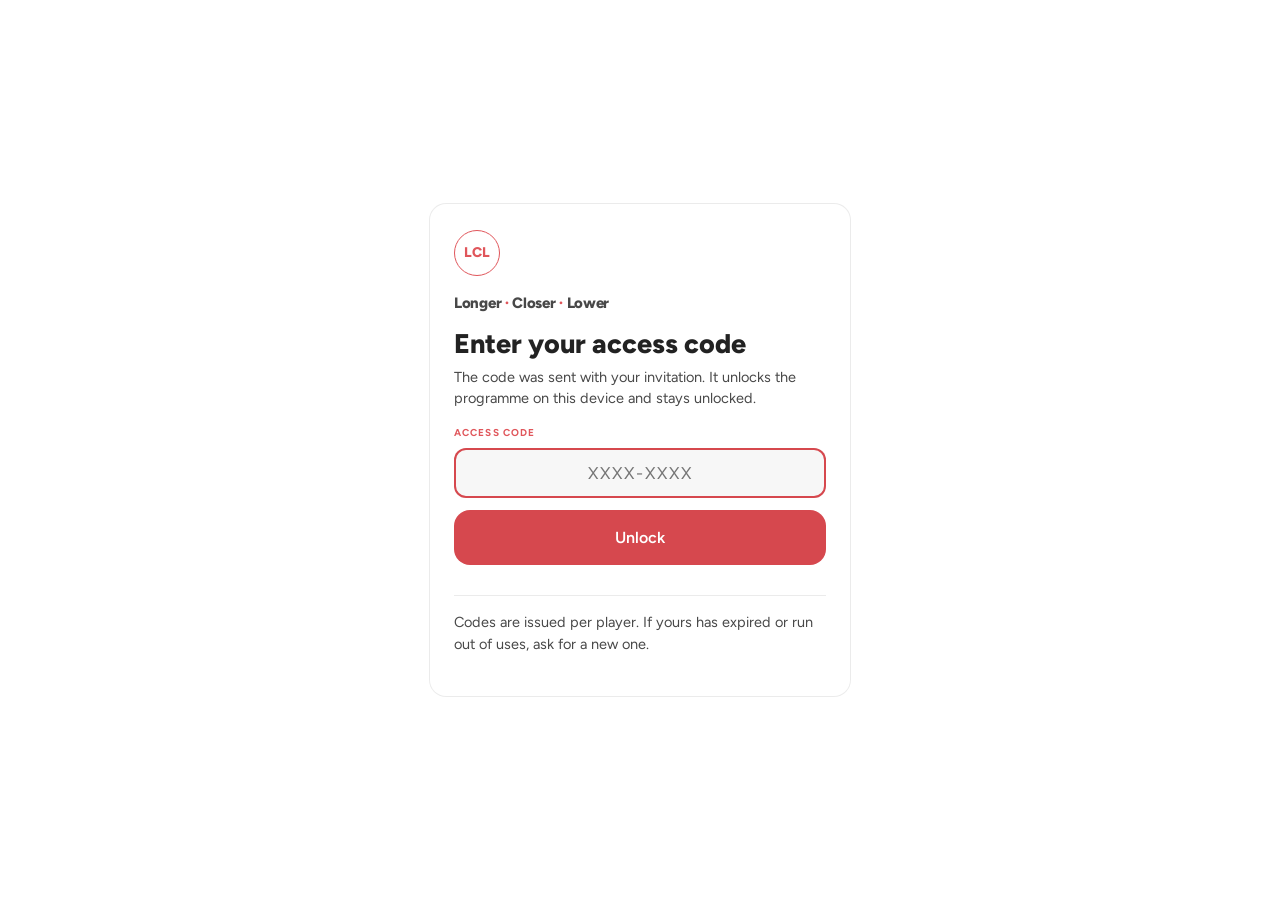
==== index.html @ 4a326b21 "Add files via upload" ====
<!doctype html>
<html lang="en-GB">
<head>
<meta charset="utf-8">
<meta name="viewport" content="width=device-width, initial-scale=1, viewport-fit=cover">
<meta name="robots" content="noindex, nofollow">
<meta name="description" content="Practice scoring and tracking for elite golfers.">
<meta name="theme-color" media="(prefers-color-scheme: light)" content="#ffffff">
<meta name="theme-color" media="(prefers-color-scheme: dark)" content="#121212">
<link rel="apple-touch-icon" href="/apple-touch-icon.png">
<link rel="manifest" href="/manifest.json">
<meta name="mobile-web-app-capable" content="yes">
<meta name="apple-mobile-web-app-capable" content="yes">
<meta name="apple-mobile-web-app-status-bar-style" content="default">
<meta name="apple-mobile-web-app-title" content="Denyer Golf">
<title>Longer Closer Lower</title>
<link rel="preconnect" href="https://fonts.googleapis.com">
<link rel="preconnect" href="https://fonts.gstatic.com" crossorigin>
<link rel="stylesheet" href="https://fonts.googleapis.com/css2?family=Figtree:wght@400;500;600;700;800&display=swap">
<style>
  :root{
    /* Near-black on white, coral for anything that acts. The five area tints
       stay, because they are the one thing on the home screen she reads before
       she reads a word. */
    --bg:#ffffff; --surface:#ffffff; --surface-2:#f7f7f7;
    --ink:#222222; --ink-2:#484848; --muted:#767676;
    --line:#ebebeb; --line-strong:#dddddd;
    --accent:#e0565b; --accent-fill:#d6484e; --accent-wash:#fdf0f1;
    --gold:#9a7620; --heritage:#14614a;
    --ch-bg:#173f33; --ch-line:#14614a; --ch-ink:#f3f7f2; --ch-eb:#f2cf7c; --ch-ring:#e7c46d;
    --up:#008a05; --down:#c13515;
    --up-wash:#eef7ee; --down-wash:#fdf0eb;
    --radius:12px; --radius-lg:16px;
    /* one hairline, no lift. Nothing in this system floats. */
    --card: 0 0 0 1px var(--tile-edge);
    --t-tee:#dce7f3; --t-app:#d9e9dd; --t-wedge:#f9e2c9; --t-short:#efe6d4; --t-putt:#e6e3ee;
    --t-sc:#e2e6ef;
    --tint:#ffffff;
    --tile-ink:#222222; --tile-ink-2:#5c6670;
    --tile-gloss:rgba(255,255,255,0); --tile-gloss-2:rgba(255,255,255,0);
    --tile-edge:rgba(0,0,0,.08); --tile-cast:rgba(0,0,0,0);
    --glass:#ffffff;
    /* the aim tools. Grass is grass in both themes; the pick colour is the
       accent, so selecting a zone looks like every other live thing. */
    --turf-line:#7ba86c; --turf-line-2:#6e9c62; --turf-wash:#f2f8ec;
    --turf-ink:#546f4a; --hole:#22331d;
    --pick:#ffd9da; --pick-line:#d6484e; --pick-ink:#8a2226; --flag:#c13515;
    --on-accent:#ffffff;
  }
  @media (prefers-color-scheme: dark){
    :root:not([data-theme="light"]){
      color-scheme: dark;
    --bg:#121212; --surface:#1c1c1e; --surface-2:#242426;
    --ink:#ebebeb; --ink-2:#c4c4c4; --muted:#909090;
    --line:#323234; --line-strong:#454547;
    --accent:#ff6f74; --accent-fill:#ff8287; --accent-wash:#331c1e;
    --gold:#d7ab55; --heritage:#4e9c7a;
    --ch-bg:#1d4a3b; --ch-line:#4e9c7a; --ch-ink:#eef5f0; --ch-eb:#e8c26a; --ch-ring:#d7ab55;
    --up:#4fbf58; --down:#ff8a5c;
    --up-wash:#17261a; --down-wash:#2a1e17;
    --card: 0 0 0 1px var(--tile-edge);
    --t-tee:#1d2a38; --t-app:#1b2f26; --t-wedge:#382b1d; --t-short:#312b1e; --t-putt:#282434;
    --t-sc:#22262e;
    --tint:#121212;
    --tile-ink:#ebebeb; --tile-ink-2:#a2a2a4;
    --tile-gloss:rgba(255,255,255,0); --tile-gloss-2:rgba(255,255,255,0);
    --tile-edge:rgba(255,255,255,.13); --tile-cast:rgba(0,0,0,0);
    --glass:#1c1c1e;
    --turf-line:#5f8a53; --turf-line-2:#547a49; --turf-wash:#1a231a;
    --turf-ink:#93ab86; --hole:#0b1209;
    --pick:#4a2124; --pick-line:#ff8287; --pick-ink:#ffc9cb; --flag:#ff8a5c;
    --on-accent:#121212;

    }
  }
  :root[data-theme="dark"]{
    color-scheme: dark;
    --bg:#121212; --surface:#1c1c1e; --surface-2:#242426;
    --ink:#ebebeb; --ink-2:#c4c4c4; --muted:#909090;
    --line:#323234; --line-strong:#454547;
    --accent:#ff6f74; --accent-fill:#ff8287; --accent-wash:#331c1e;
    --gold:#d7ab55; --heritage:#4e9c7a;
    --ch-bg:#1d4a3b; --ch-line:#4e9c7a; --ch-ink:#eef5f0; --ch-eb:#e8c26a; --ch-ring:#d7ab55;
    --up:#4fbf58; --down:#ff8a5c;
    --up-wash:#17261a; --down-wash:#2a1e17;
    --card: 0 0 0 1px var(--tile-edge);
    --t-tee:#1d2a38; --t-app:#1b2f26; --t-wedge:#382b1d; --t-short:#312b1e; --t-putt:#282434;
    --t-sc:#22262e;
    --tint:#121212;
    --tile-ink:#ebebeb; --tile-ink-2:#a2a2a4;
    --tile-gloss:rgba(255,255,255,0); --tile-gloss-2:rgba(255,255,255,0);
    --tile-edge:rgba(255,255,255,.13); --tile-cast:rgba(0,0,0,0);
    --glass:#1c1c1e;
    --turf-line:#5f8a53; --turf-line-2:#547a49; --turf-wash:#1a231a;
    --turf-ink:#93ab86; --hole:#0b1209;
    --pick:#4a2124; --pick-line:#ff8287; --pick-ink:#ffc9cb; --flag:#ff8a5c;
    --on-accent:#121212;

  }

  *{box-sizing:border-box}
  /* A short page on iOS rubber-bands when you flick it, and the flick that was
     meant to reach the last row springs straight back. Contained overscroll
     stops the page passing the gesture on. */
  html{overscroll-behavior-y:contain}
  body{
    background:var(--bg); color:var(--ink);
    overscroll-behavior-y:contain;
    font-variant-numeric:tabular-nums;
    font-family:Figtree, "Helvetica Neue", Arial, sans-serif;
    font-size:15px; line-height:1.45;
    -webkit-text-size-adjust:100%;
  }
  /* the ground carries the tint too, faintly, from the top of the screen down */
  /* The ground is white now, in both themes. The tint that used to wash
     down the page belonged to the old system; here the tiles carry the
     colour and nothing else does. setTint still runs and costs nothing. */
  body:before{content:none}
  header.top, main, nav.tabs, .totalbar, #gate{position:relative; z-index:1}
  /* .wrap sits on <main>, and a class beats an element, so this rule's
     padding-block:0 was quietly cancelling the 18px/108px below it. The page
     then ended flush against a bar fixed over the bottom of it: on a phone the
     last thing on the screen sat underneath the tabs, and reaching for it meant
     over-scrolling into the rubber band and being thrown back up. The clearance
     lives here now, where nothing outranks it. */
  .wrap{max-width:760px; margin:0 auto; padding-inline:16px}
  /* One figure for both bars: the tabs are 62px and a session's total bar is
     66px, and the inset is added on top rather than hoped for. */
  main.wrap{padding-block:18px calc(112px + env(safe-area-inset-bottom, 0px))}
  button{font:inherit; color:inherit; cursor:pointer}
  [hidden]{display:none !important}
  :focus-visible{outline:2px solid var(--accent-fill); outline-offset:2px}
  @media (prefers-reduced-motion: reduce){*{animation:none!important; transition:none!important}}

  .num{font-family:Figtree, "Helvetica Neue", Arial, sans-serif; font-variant-numeric:tabular-nums}
  .eyebrow{font-size:11px; letter-spacing:.11em; text-transform:uppercase; color:var(--muted); font-weight:600}

  /* ---------- header ---------- */
  /* Glass, like the bar at the other end of the screen. Solid, it sat on top of
     the tint as a grey slab and cut the colour off at the top of the page. */
  header.top{
    position:sticky; top:env(safe-area-inset-top, 0px); z-index:30;
    background:var(--surface); border-bottom:1px solid var(--line);
    box-shadow:none;
  }
  .topin{max-width:760px; margin:0 auto; padding:11px 16px 10px}
  /* The other axis. Pills rather than a second bar, because these are places she
     goes on purpose now and then, not places she lives. */
  nav.lookrow{display:flex; gap:5px; margin-top:9px; overflow-x:auto; scrollbar-width:none}
  nav.lookrow::-webkit-scrollbar{display:none}
  nav.lookrow button{
    flex:1 1 auto; min-width:0; justify-content:center; display:flex; align-items:center; gap:5px;
    background:var(--surface); border:0; box-shadow:var(--card); border-radius:999px;
    padding:7px 9px; font-size:12px; font-weight:600; color:var(--ink-2);
    white-space:nowrap;
  }
  nav.lookrow button svg{width:16px; height:16px; color:var(--ink)}
  /* five pills across a phone: the words stay, the icons go, rather than the
     icons being squeezed to nothing */
  nav.lookrow button svg{flex:none}
  @media (max-width:440px){ nav.lookrow button svg{display:none} nav.lookrow button{padding:7px 6px} }
  /* A tint alone was invisible in the dark, where the page tint and the card
     surface are a shade apart. The live pill carries the accent instead, which
     reads on either ground. */
  nav.lookrow button[aria-selected="true"]{
    background:var(--surface); color:var(--accent); font-weight:700;
    box-shadow:0 0 0 1.5px var(--accent) inset;
  }
  nav.lookrow button[aria-selected="true"] svg{color:var(--accent)}
  /* Half strength, not hidden. Hiding the row she is not in would be cleaner and
     wrong: she would not know the other half of the app was there. Half says
     there is more here and you are not in it. */
  nav.lookrow.dim button, nav.tabs.dim button{opacity:.5}
  /* One dot, on the one destination that has something waiting. */
  nav.tabs button .pip{position:absolute; top:9px; left:50%; margin-left:9px; z-index:2;
    width:8px; height:8px; border-radius:999px; background:var(--accent-fill);
    box-shadow:0 0 0 2px rgba(252,253,254,.95)}
  .brandrow{display:flex; align-items:baseline; justify-content:space-between; gap:12px; flex-wrap:wrap}
  /* Libre Caslon carries the name and the headings. Everything the tool asks
     them to do stays in Archivo: the serif is the voice, not the interface. */
  .brand{font-family:Figtree, "Helvetica Neue", Arial, sans-serif; font-weight:800; letter-spacing:-.022em; font-size:17px;
    letter-spacing:.01em}
  .brand span{color:var(--accent)}
  .hdright{display:flex; align-items:center; gap:8px; margin-left:auto}
  .bellbtn{position:relative; border:1px solid var(--line-strong); background:var(--surface); color:var(--ink-2);
    border-radius:999px; width:34px; height:34px; display:grid; place-items:center; padding:0}
  .belldot{position:absolute; top:-4px; right:-4px; min-width:17px; height:17px; padding:0 4px; box-sizing:border-box;
    border-radius:999px; background:var(--accent); color:#fff; font-size:10.5px; font-weight:700; line-height:17px; text-align:center}
  .bellcard{max-height:calc(100vh - 60px); overflow-y:auto}
  .bellweek{background:var(--surface-2); border-radius:10px; padding:12px 14px; margin-bottom:12px}
  .bwhd{display:flex; justify-content:space-between; align-items:baseline; gap:8px}
  .bwhd span{color:var(--muted); font-size:12.5px}
  .bwpips{display:flex; gap:6px; margin:10px 0 2px; flex-wrap:wrap}
  .bwpips i{width:22px; height:22px; border-radius:999px; border:2px solid var(--line-strong)}
  .bwpips i.on{background:var(--accent); border-color:var(--accent)}
  .bwrow{display:flex; justify-content:space-between; align-items:center; gap:10px; margin-top:10px; font-size:14px}
  .bwrow input, .bwrow select{font:inherit; font-size:14px; padding:6px 8px; border:1px solid var(--line-strong);
    border-radius:8px; background:var(--surface); color:var(--ink); min-width:0; max-width:60%}
  .bwstep{display:flex; align-items:center; gap:10px}
  .bwstep button{width:30px; height:30px; border-radius:999px; border:1px solid var(--line-strong); background:var(--surface); color:var(--ink); font-size:16px}
  .bwpause{display:flex; gap:8px; align-items:flex-start; margin-top:12px; font-size:13.5px; color:var(--ink-2)}
  .belllist{display:flex; flex-direction:column; gap:8px; margin-bottom:12px}
  .bellitem{display:flex; flex-direction:column; gap:2px; padding:10px 12px; border:1px solid var(--line); border-radius:10px; font-size:14px}
  .bellitem span{color:var(--ink-2); font-size:13.5px}
  .bellitem.new{border-color:var(--accent)}
  .bellitem.kudos b::before{content:"\2713  "; color:var(--accent)}
  .bellitem.news{background:var(--surface-2)}
  .bellitem.coach{background:var(--accent-wash); border-color:var(--accent-fill)}
  .bellitem.new b::after{content:" \00b7  new"; color:var(--accent); font-weight:600; font-size:12px}
  /* ---------- the 18-hole putting card ---------- */
  .sqnow{border:1px solid var(--line); border-radius:12px; padding:14px; background:var(--surface); margin:10px 0 14px}
  .sqnow h3{margin:2px 0 4px; font-size:30px; font-weight:800; letter-spacing:-.02em}
  .sqpar{margin:0 0 12px; font-size:13px; color:var(--ink-2)}
  .sqpick{display:grid; grid-template-columns:repeat(4, 1fr); gap:8px}
  .sqpick button{border:1px solid var(--line-strong); background:var(--surface-2); border-radius:12px; padding:12px 4px;
    display:flex; flex-direction:column; align-items:center; gap:2px; font:inherit; color:var(--ink); cursor:pointer}
  .sqpick button b{font-size:24px; font-weight:800}
  .sqpick button span{font-size:11px; color:var(--muted)}
  .sqpick button.on{border-color:var(--accent-fill); background:var(--accent-wash)}
  .sqnine{margin-top:10px}
  .sqhd{display:flex; justify-content:space-between; font-size:13px; margin:0 0 6px}
  .sqhd span{font-weight:700; font-variant-numeric:tabular-nums}
  .sqnine{display:grid; grid-template-columns:repeat(9, 1fr); gap:4px}
  .sqnine .sqhd{grid-column:1 / -1}
  .sqcell{border:1px solid var(--line); background:var(--surface); border-radius:8px; padding:5px 0; font:inherit; color:var(--ink);
    display:flex; flex-direction:column; align-items:center; gap:1px; min-width:0; cursor:pointer}
  .sqcell .h{font-size:9.5px; color:var(--muted)}
  .sqcell .ft{font-size:9.5px; color:var(--muted); white-space:nowrap}
  .sqcell .p{font-size:16px; font-weight:800}
  .sqcell .sg{font-size:9px; font-variant-numeric:tabular-nums; color:var(--ink-2); min-height:11px}
  .sqcell.at{border-color:var(--accent-fill); box-shadow:0 0 0 1px var(--accent-fill) inset}
  .sqcell.holed{background:var(--accent-wash)}
  .sqcell.three{background:var(--surface-2)}
  .sqsum{margin-top:10px}
  .p9pick{grid-template-columns:repeat(3, 1fr)}
  :root{ --p9-easy:#2f7d63; --p9-med:#efcf3f; --p9-hard:#c34848 }
  .p9head{border:1px solid var(--line); border-radius:12px; padding:12px 14px; background:var(--surface); margin:4px 0 12px}
  .p9head h3{margin:0 0 6px; font-size:20px; text-decoration:underline; text-underline-offset:3px; text-align:center}
  .p9head p{margin:6px 0; font-size:13px; color:var(--ink-2); line-height:1.4}
  .p9dist{display:flex; gap:6px; flex-wrap:wrap; margin:8px 0}
  .p9dist span{flex:1 1 30%; min-width:0; font-size:12px; border-radius:8px; padding:6px 8px; text-align:center; line-height:1.3}
  .p9dist b{display:block; font-size:15px}
  .p9dist .p9-easy, .p9t.p9-easy{background:var(--p9-easy); color:#fff}
  .p9dist .p9-medium, .p9t.p9-medium{background:var(--p9-med); color:#1d1d1d}
  .p9dist .p9-hard, .p9t.p9-hard{background:var(--p9-hard); color:#fff}
  .p9card{overflow-x:auto}
  .p9card table{width:100%; border-collapse:collapse; background:var(--surface); font-variant-numeric:tabular-nums}
  .p9card th, .p9card td{border:1.5px solid var(--ink); text-align:center; padding:0}
  .p9card thead th{font-size:11px; font-weight:700; padding:6px 2px; line-height:1.15}
  .p9card thead th:first-child{width:30%}
  .p9t{font-size:13px; font-weight:700; padding:12px 4px !important}
  .p9card td button{width:100%; height:44px; border:0; background:none; font:inherit; font-size:24px; color:var(--ink); cursor:pointer; padding:0}
  .p9card td.p9c{height:40px; font-size:22px}
  .p9c.ok{color:var(--ink); font-weight:700}
  .p9c.x{color:var(--muted)}
  .p9tot th{font-size:13px; padding:10px 4px !important}
  .p9tot td{font-size:17px; font-weight:700; height:40px}
  .p9grid{display:grid; grid-template-columns:repeat(3, 1fr); gap:6px}
  .p9grid .sqcell{padding:7px 0}
  .p9grid .sqcell .h{font-size:11px; color:var(--ink-2); font-weight:600}
  .sqcell.p9-easy{background:var(--t-app)} .sqcell.p9-medium{background:var(--t-wedge)} .sqcell.p9-hard{background:var(--accent-wash)}
  .p9now.p9-easy{border-left:5px solid var(--t-app)} .p9now.p9-medium{border-left:5px solid var(--t-wedge)} .p9now.p9-hard{border-left:5px solid var(--accent-wash)}
  .sqpast{overflow-x:auto; margin-top:12px}
  .sqpast table{width:100%; border-collapse:collapse; font-size:13px; font-variant-numeric:tabular-nums}
  .sqpast th, .sqpast td{text-align:left; padding:5px 6px; border-bottom:1px solid var(--line)}
  .sqpast th{font-size:11px; color:var(--muted); font-weight:600; text-transform:uppercase; letter-spacing:.06em}
  /* ---------- the look back before planning ---------- */
  .revgrp{border:1px solid var(--accent-fill); background:var(--surface)}
  .revrows{display:grid; grid-template-columns:repeat(auto-fit, minmax(56px, 1fr)); gap:5px; margin:10px 0 2px}
  .revrows div{padding:8px 3px !important}
  .revrows div{background:var(--surface-2); border-radius:9px; padding:8px 6px; text-align:center}
  .revrows b{display:block; font-size:18px; font-weight:800}
  .revrows b small{font-size:12px; font-weight:600; color:var(--muted)}
  .revrows span{display:block; font-size:10.5px; color:var(--muted); margin-top:2px}
  .revtab{width:100%; border-collapse:collapse; margin:10px 0 4px; font-size:13.5px}
  .revtab th{font-size:11px; letter-spacing:.06em; text-transform:uppercase; color:var(--muted); font-weight:600; text-align:right; padding:4px 0 6px 8px}
  .revtab th:first-child, .revtab td:first-child{text-align:left; padding-left:0}
  .revtab td{padding:7px 0 7px 8px; border-top:1px solid var(--line); text-align:right; white-space:nowrap}
  .revtab td:first-child{white-space:normal}
  .revtab tr.gap td{color:var(--muted)}
  .revtab tr.revtot td{font-weight:800; border-top:1.5px solid var(--line-strong)}
  .revtab tr.sc td{color:var(--muted); font-size:12.5px}
  .revacts{display:flex; flex-direction:column; gap:8px}
  /* ---------- arranged under the pillars ---------- */
  .pilhd{display:flex; align-items:center; gap:9px; margin:18px 0 8px}
  .pilhd h2, .pilhd h3{margin:0; font-size:16px; font-weight:800; letter-spacing:-.012em; flex:1; min-width:0}
  .pilhd .pn{width:24px; height:24px; border-radius:999px; background:var(--tint, var(--surface-2)); color:var(--ink);
    display:grid; place-items:center; font-size:12.5px; font-weight:800; flex:none; box-shadow:inset 0 0 0 1px var(--line)}
  .pilhd .pn.sc{background:var(--surface-2)}
  .pilhd .pr{font-size:12.5px; color:var(--muted); font-weight:600; flex:none}
  .pillist .pilsec:first-child .pilhd, #histList .hsec:first-child .pilhd{margin-top:4px}
  .pillist .tilegrid{margin:0}
  .pillist .tilegrid.one{grid-template-columns:1fr}
  .note.pil5{margin:0 0 6px}
  .wkpil .pilhd{margin:0}
  .wkpil .wkgh{display:none}
  .wkp5 .wknote{margin-top:4px}
  .wktx .wkpt{display:inline-flex; align-items:center; gap:5px; font-size:11px; font-weight:700; letter-spacing:.04em;
    text-transform:uppercase; color:var(--ink-2); margin:1px 0 1px}
  .wkpt i{font-style:normal; width:16px; height:16px; border-radius:999px; background:var(--pt); display:grid; place-items:center;
    font-size:10px; color:var(--ink); box-shadow:inset 0 0 0 1px var(--line)}
  .wksum{display:flex; flex-wrap:wrap; gap:6px; margin:10px 0 2px}
  .wksum span{display:flex; align-items:baseline; gap:5px; padding:5px 10px; border-radius:999px; background:var(--surface-2);
    font-size:12.5px; color:var(--ink-2)}
  .wksum span b{font-size:13.5px; color:var(--ink)}
  .wksum span.ok{background:var(--accent-wash)}
  .wktx b em{margin-left:4px}
  /* ---------- England Golf: the five pillars ---------- */
  .eglink{display:block; width:100%; text-align:left; margin:0 0 12px; padding:10px 12px; border:1px solid var(--line-strong);
    border-radius:10px; background:var(--surface); color:var(--ink); font:inherit; font-size:13.5px; font-weight:600; cursor:pointer}
  .eglink::after{content:" \2192"; color:var(--accent)}
  .egbox{background:var(--surface-2); border-radius:9px; padding:8px 10px; margin:0 0 10px}
  .egbox em, .egblk em, .egfoot em, .egapp em, .egbeh em{display:block; font-style:normal; font-size:10.5px; letter-spacing:.08em;
    text-transform:uppercase; color:var(--muted); font-weight:700; margin-bottom:4px}
  .egbox ul{margin:0; padding:0; list-style:none; display:flex; flex-wrap:wrap; gap:4px 14px; font-size:13.5px; font-weight:600}
  .egp{display:flex; flex-direction:column; gap:10px}
  .egsub{margin:0; font-size:12.5px; color:var(--muted); font-weight:600}
  .egcol{border-radius:12px; background:var(--surface); border:1px solid var(--line); overflow:hidden}
  .egcol header{display:flex; align-items:center; gap:10px; padding:10px 12px; background:var(--tint)}
  .egcol header h4{margin:0; font-size:15.5px; font-weight:800; letter-spacing:-.01em; color:var(--tile-ink, var(--ink))}
  .egn{width:26px; height:26px; border-radius:999px; background:var(--surface); color:var(--ink); display:grid; place-items:center;
    font-size:13.5px; font-weight:800; flex:none}
  .egblk{padding:9px 12px 0}
  .egtg{margin:0; padding:0; list-style:none}
  .egtg li{display:flex; justify-content:space-between; gap:10px; padding:4px 0; border-top:1px solid var(--line); font-size:13.5px}
  .egtg li:first-child{border-top:0}
  .egtg b{font-size:14.5px}
  .egl{margin:0; padding:0 0 0 17px; font-size:13px; line-height:1.4; color:var(--ink-2)}
  .egl li{margin:2px 0}
  .egfoot{padding:8px 12px 0; font-size:13.5px; font-weight:600}
  .egapp{margin:8px 12px 10px; padding-top:8px; border-top:1px solid var(--line); font-size:12.5px; color:var(--ink-2); line-height:1.4}
  .egcol.up{border-style:dashed}
  .egbeh{border-radius:12px; padding:10px 12px; background:var(--accent-wash)}
  .egbeh div{display:flex; flex-wrap:wrap; gap:6px}
  .egbeh span{background:var(--surface); border-radius:999px; padding:5px 10px; font-size:12.5px; font-weight:700}
  .egnote{margin:0; font-size:12px; color:var(--muted)}
  .rmtest{margin-top:8px; border:1px solid var(--line-strong); background:var(--surface); color:var(--ink); border-radius:999px;
    padding:7px 14px; font:inherit; font-size:13px; font-weight:600; cursor:pointer}
  .revacts #revWeek{border:1px solid var(--line-strong); background:var(--surface); color:var(--ink); border-radius:10px;
    padding:10px; font:inherit; font-size:14px; font-weight:600; cursor:pointer}
  /* ---------- DiSE hours ---------- */
  .disepanel .wkgh span{color:var(--muted)}
  .disebig{display:flex; align-items:baseline; gap:8px; margin:8px 0 8px}
  .disebig b{font-size:40px; font-weight:800; letter-spacing:-.02em; color:var(--accent)}
  .disebig span{color:var(--muted); font-size:14px}
  .disebar{position:relative; height:10px; border-radius:999px; background:var(--line-strong); overflow:hidden}
  .disebar i{position:absolute; left:0; top:0; bottom:0; background:var(--accent); border-radius:999px}
  .disebar s{position:absolute; top:0; bottom:0; width:2px; background:var(--surface); opacity:.7}
  .disesplit{display:grid; grid-template-columns:repeat(4, 1fr); gap:6px; margin:12px 0 4px}
  .disesplit div{background:var(--surface-2); border-radius:9px; padding:8px 6px; text-align:center}
  .disesplit b{display:block; font-size:18px; font-weight:800}
  .disesplit span{display:block; font-size:10.5px; color:var(--muted); line-height:1.25; margin-top:2px}
  .disesplit .off b{color:var(--muted)}
  .logchips{display:grid; grid-template-columns:repeat(3, 1fr); gap:6px; margin:10px 0 4px}
  .logchips button{font:inherit; font-size:13px; padding:9px 4px; border:1px solid var(--line-strong); border-radius:9px;
    background:var(--surface); color:var(--ink); cursor:pointer}
  .logchips button b, .logchips button small{display:block}
  .logchips button small{font-size:11px; color:var(--muted); margin-top:1px}
  .logchips button[aria-pressed="true"]{border-color:var(--accent-fill); background:var(--accent-wash); font-weight:700}
  /* ---------- this week ---------- */
  .wkhead{display:flex; justify-content:space-between; align-items:flex-end; gap:12px; margin:2px 0 6px}
  .wkhead h1{margin:2px 0 0}
  .wkstreak{text-align:right; line-height:1.15; flex:none}
  .wkstreak b{display:block; font-size:22px; font-weight:800; color:var(--accent); letter-spacing:-.02em}
  .wkstreak span{font-size:11.5px; color:var(--muted)}
  .wkgrp{margin-top:20px}
  .wkgh{display:flex; justify-content:space-between; align-items:baseline; gap:10px}
  .wkgh h2{margin:0; font-size:17px; font-weight:700; letter-spacing:-.012em}
  .wkgh span{font-size:12.5px; color:var(--muted); font-weight:600}
  .wkpips{display:flex; gap:4px; margin:8px 0 10px}
  .wkpips i{flex:1; height:5px; border-radius:999px; background:var(--line-strong); max-width:64px}
  .wkpips i.on{background:var(--accent)}
  .wkrow{display:flex; align-items:center; border:1px solid var(--line); border-radius:12px; background:var(--surface);
    margin-top:8px; overflow:hidden}
  .wkrow.done{background:var(--surface-2); border-color:transparent}
  .wkrow.done .wkgo{cursor:default}
  .wkrow.done .wkic{filter:grayscale(1); opacity:.45}
  .wkrow.done .wktx b{color:var(--muted); font-weight:600}
  .wkrow.done .wktx > span{color:var(--muted)}
  .wkrow.done .wktx > .wkpraise{color:var(--accent); font-weight:600; font-size:12.5px}
  .wkrow.done .wktick{background:var(--accent-wash); color:var(--accent)}
  .wkgo, .wkopt{flex:1; display:flex; align-items:center; gap:11px; padding:10px 12px; background:none; border:0;
    text-align:left; color:var(--ink); font:inherit; min-width:0; cursor:pointer}
  .wkgo:disabled{cursor:default; color:var(--ink)}
  .wkic{width:38px; height:38px; border-radius:10px; background:var(--tint); color:var(--tile-ink);
    display:grid; place-items:center; flex:none}
  .wktx{flex:1; min-width:0; display:flex; flex-direction:column; gap:2px}
  .wktx b{font-size:14.5px; font-weight:700; letter-spacing:-.01em}
  .wktx b em{font-style:normal; font-weight:600; font-size:11.5px; color:var(--muted)}
  .wktx > span{font-size:12.5px; color:var(--muted); line-height:1.3}
  .wkswap{font-size:12px; color:var(--ink-2); line-height:1.3; font-style:italic}
  .wkstart{flex:none; font-size:12.5px; font-weight:700; color:var(--accent); background:var(--accent-wash);
    border-radius:999px; padding:6px 11px}
  .wktick{flex:none; width:26px; height:26px; border-radius:999px; background:var(--accent-fill); color:var(--on-accent);
    display:grid; place-items:center; font-size:14px; font-weight:800}
  .wkacts{display:flex; align-items:center; flex:none; padding-right:4px; border-left:1px solid var(--line); align-self:stretch}
  .wkacts button{background:none; border:0; color:var(--ink-2); font:inherit; font-size:12.5px; font-weight:600;
    padding:0 8px; height:100%; min-height:44px; cursor:pointer}
  .wkacts .wkx{font-size:20px; font-weight:400; color:var(--muted); padding:0 8px 2px}
  .wkextra, .wknote{font-size:13px; color:var(--ink-2); margin:10px 0 0; line-height:1.4}
  .wkdone{background:var(--accent-wash); color:var(--ink); border-radius:10px; padding:10px 12px; font-weight:600;
    font-size:14px; margin:12px 0 0}
  .wkundo{font-size:13px; color:var(--ink-2); margin:14px 0 0}
  .wkundo button{background:none; border:0; padding:0; color:var(--accent); font:inherit; font-weight:700; text-decoration:underline; cursor:pointer}
  .wkfoot{margin-top:24px; padding-top:14px; border-top:1px solid var(--line); display:flex; flex-wrap:wrap; gap:8px 12px;
    align-items:center; justify-content:space-between; font-size:12.5px; color:var(--muted)}
  .wkfoot button, .bellacts button{border:1px solid var(--line-strong); background:var(--surface); color:var(--ink);
    border-radius:999px; padding:7px 13px; font:inherit; font-size:12.5px; font-weight:600; cursor:pointer}
  .wkopts{display:flex; flex-direction:column; gap:6px; margin-top:8px}
  .wkopt{border:1px solid var(--line); border-radius:12px; background:var(--surface)}
  .wkopt.cur{opacity:.55}
  .wkoh{font-size:11px; letter-spacing:.09em; text-transform:uppercase; color:var(--muted); font-weight:600; margin:10px 0 0}
  .wkoh.wkcoachh{margin:16px 0 0}
  .pgswitch{display:flex; gap:4px; padding:3px; margin:4px 0 14px; background:var(--surface-2); border-radius:12px}
  .pgswitch button{flex:1; border:0; background:transparent; border-radius:9px; padding:8px 10px; font:inherit; font-size:14px;
    font-weight:600; color:var(--muted); cursor:pointer}
  .pgswitch button[aria-selected="true"]{background:var(--surface); color:var(--ink); box-shadow:var(--card)}
  .wkrmall{width:100%; margin-top:14px; border:1px solid var(--line-strong); background:var(--surface); color:var(--accent);
    border-radius:10px; padding:11px; font:inherit; font-size:14px; font-weight:600; cursor:pointer}
  /* ---------- settings ---------- */
  .setgrp{margin-top:16px; background:var(--surface-2); border-radius:12px; padding:14px}
  .setgrp .note{margin:8px 0 0}
  .setseg{display:flex; gap:6px; margin:10px 0 2px}
  .setseg button{flex:1; min-width:0; font:inherit; font-size:12.5px; padding:8px 6px; border:1px solid var(--line-strong);
    border-radius:9px; background:var(--surface); color:var(--ink-2); cursor:pointer}
  .setseg button b, .setseg button small{display:block}
  .setseg button small{font-size:11.5px; color:var(--muted); margin-top:1px; font-weight:500}
  .setseg button[aria-pressed="true"]{border-color:var(--accent-fill); background:var(--accent-wash); color:var(--ink); font-weight:700}
  .setrow{align-items:center; padding-top:10px; border-top:1px solid var(--line)}
  .setrow > span:first-child{display:flex; flex-direction:column; gap:2px; min-width:0}
  .setrow b{font-size:14.5px}
  .setrow small{font-size:11.5px; color:var(--muted); line-height:1.3}
  .setrow .bwstep{flex:none}
  .setrow .bwstep b{min-width:22px; text-align:center; font-size:17px}
  .setlock{width:30px; height:30px; display:grid; place-items:center; font-size:14px; opacity:.6}
  .bwstep button:disabled{opacity:.35}
  .setlist{font-size:12.5px}
  .setgo{margin-top:12px; width:100%; background:var(--accent-fill); color:var(--on-accent); border:0; border-radius:10px;
    padding:11px; font:inherit; font-size:14px; font-weight:700; cursor:pointer}
  .setfocus{list-style:none; margin:8px 0 0; padding:0}
  .setfocus li{display:flex; justify-content:space-between; gap:10px; padding:8px 0; border-top:1px solid var(--line); font-size:14px}
  .setfocus li span{color:var(--muted); font-size:12.5px; text-align:right}
  .bellacts{display:flex; gap:8px; margin-top:10px; flex-wrap:wrap}
  .bellitem.go{text-align:left; background:var(--surface); font:inherit; color:var(--ink); cursor:pointer; width:100%}
  #bellClose{border:0; background:var(--surface-2); color:var(--ink-2); border-radius:8px; width:32px; height:32px; font-size:20px; line-height:1; flex:none}
  .player{
    display:flex; align-items:center; gap:6px; background:var(--surface); border:1px solid var(--line-strong);
    border-radius:999px; padding:3px 4px 3px 11px;
  }
  .player input{
    font:inherit; font-weight:600; font-size:13px; color:var(--ink); background:none; border:0;
    width:9ch; padding:0; min-width:0;
  }
  .player button{
    border:0; background:var(--surface-2); border-radius:999px; width:24px; height:24px;
    font-size:13px; line-height:1; color:var(--ink-2);
  }
  /* ---------- the bar ----------
     Off the bottom of the screen rather than under the title, because this is
     used one-handed on a range with a bucket in the other hand, and the top of
     a phone is the part of it a thumb cannot reach. Floating glass, so the
     screen carries on underneath it instead of stopping at a grey strip. */
  nav.tabs{
    position:fixed; left:0; right:0; bottom:0; z-index:40;
    display:flex; margin:0 auto; max-width:560px; height:62px; padding-inline:6px;
    padding-bottom:env(safe-area-inset-bottom, 0px); box-sizing:content-box;
    border-radius:0; background:var(--glass);
    border-top:1px solid var(--line); box-shadow:none;
    overflow:hidden;
  }
  @media (min-width:600px){ nav.tabs{max-width:none; overflow:visible} }
  nav.tabs button{
    flex:1; min-width:0; background:none; border:0; padding:0;
    display:flex; flex-direction:column; align-items:center; justify-content:center; gap:3px;
    font-size:10.5px; font-weight:500; color:var(--ink); letter-spacing:.01em; white-space:nowrap;
    position:relative; height:62px;
  }
  nav.tabs button svg{position:relative; z-index:1}
  nav.tabs button span{position:relative; z-index:1}
  /* The live one is simply the coloured one. The lozenge and its seam were
     the old system talking; here colour alone says which. */
  nav.tabs button{color:var(--muted)}
  nav.tabs button[aria-selected="true"]{color:var(--accent); font-weight:700}
  nav.tabs button[aria-selected="true"] svg{color:var(--accent)}
  @media (max-width:340px){ nav.tabs button{font-size:9.5px} }


  h1{font-family:Figtree, "Helvetica Neue", Arial, sans-serif; font-size:25px; font-weight:800; letter-spacing:-.022em;
     letter-spacing:0; margin:0 0 3px; text-wrap:balance; line-height:1.14}
  h2{font-size:14px; font-weight:700; margin:0 0 8px; letter-spacing:.01em}
  .lede{color:var(--ink-2); margin:0 0 18px; max-width:62ch; font-size:14px}

  .banner{
    display:flex; gap:10px; align-items:center; justify-content:space-between; flex-wrap:wrap;
    background:var(--tint); border:0; border-radius:var(--radius);
    box-shadow:var(--card); padding:11px 14px; margin-bottom:16px; font-size:13px; color:var(--ink-2);
  }
  .banner button{background:none; border:1px solid var(--line-strong); border-radius:9px; padding:4px 9px; font-size:12px; font-weight:600}

  /* ---------- the five areas, as tiles ----------
     One pale tint per area, pinned for good, and a solid black mark at the size
     their own bar gives an icon. The order rotates: longest since the last
     session goes full width at the top, most recently played sits bottom right.
     Rotating costs them the position they had learnt, and the tint is what pays
     it back, so the colour must never move with the order. */
  .tilegrid{display:grid; gap:9px; grid-template-columns:1fr 1fr}
  .tl{
    position:relative; border:0; overflow:hidden; border-radius:12px; min-height:118px;
    display:flex; flex-direction:column; justify-content:flex-end; text-align:left;
    padding:52px 13px 12px; background:var(--tint); color:var(--tile-ink);
    box-shadow:0 1px 0 rgba(255,255,255,.85) inset, 0 0 0 1px var(--tile-edge),
      0 0 0 0 var(--tile-cast);
  }
  /* the one gradient that makes a flat tint read as glass rather than paint */
  .tl:before{content:""; position:absolute; inset:0; z-index:0;
    background:radial-gradient(86% 72% at 18% 6%, var(--tile-gloss), var(--tile-gloss-2) 58%,
      rgba(255,255,255,0) 82%)}
  .tl:active{transform:translateY(1px)}
  .tl .ic{position:absolute; top:11px; left:12px; z-index:2; line-height:0; color:var(--tile-ink)}
  /* When she last played it and how often, set apart from the description so
     the two lines are not read as one sentence. */
  .tl .meta{position:relative; z-index:2; font-size:10.5px; line-height:1.3; margin-top:5px;
    font-weight:600; color:var(--tile-ink); font-variant-numeric:tabular-nums}
  .tl .meta .bst{display:block; margin-top:2px; font-weight:600; color:var(--tile-ink-2)}
  .tl .nm{position:relative; z-index:2; font-size:13.5px; font-weight:700; letter-spacing:-.012em;
    line-height:1.18}
  .tl .sub{position:relative; z-index:2; font-size:10.5px; line-height:1.3; margin-top:3px;
    color:var(--tile-ink-2)}
  /* the focus tile runs the full width, so it is laid out across it rather than
     stacked in the top left with two thirds of the tile left empty */
  .tl.wide{grid-column:1 / -1; min-height:94px; flex-direction:row; align-items:center;
    gap:15px; padding:13px 15px}
  .tl.wide .ic{position:static; flex:0 0 auto}
  .tl.wide .txt{position:relative; z-index:2; flex:1 1 auto; min-width:0}
  .tl.wide .rt{position:relative; z-index:2; flex:0 0 auto; padding-left:12px;
    display:flex; flex-direction:column; align-items:flex-end; gap:7px}
  .tl.wide .nm{font-size:15px}
  .tl.wide .sub{font-size:11px; margin-top:4px}
  .tl.wide .meta{font-size:11.5px; margin-top:5px}
  /* on its own line on the wide tile too: run in beside the date it wrapped
     mid-phrase, which reads worse than two short lines */
  .tl.wide .meta .bst{margin-top:3px}
  /* The tile she is being sent to is marked by its badge and its size. The
     seam under it was the old system's flourish and has nothing to say here. */
  .tl .tag{position:relative; z-index:2; align-self:flex-start; margin-top:7px; font-size:9.5px;
    font-weight:700; letter-spacing:.05em; color:var(--accent); white-space:nowrap;
    border:1px solid var(--accent); border-radius:5px; padding:1px 6px}
  .tl.wide .tag{margin-top:0; align-self:auto}
  .tl .tag.due{color:#fff; background:var(--accent-fill); border-color:var(--accent-fill)}
  .tilehd{display:flex; align-items:baseline; justify-content:space-between; margin:0 0 10px}
  .tilehd h2{margin:0; font-size:17px; font-weight:700; letter-spacing:-.012em}
  .tilehd span{font-size:11.5px; font-weight:500; color:var(--muted)}

  /* ---------- area list ---------- */
  /* The same surface as a tile, so the S&C, tests and sessions lists belong to
     the front page rather than looking like the screen it replaced. Gapped
     cards rather than one block cut by hairlines. */
  .arealist{display:flex; flex-direction:column; gap:9px; background:none; border:0}
  .area{
    display:grid; grid-template-columns:auto 1fr auto; gap:12px; align-items:center;
    background:var(--surface); border:0; width:100%; text-align:left; padding:14px 15px;
    border-radius:var(--radius-lg); box-shadow:var(--card);
  }
  .area:hover{background:var(--surface-2)}
  .area:active{transform:translateY(1px)}
  .area .idx{
    display:flex; align-items:center; justify-content:center;
    min-width:27px; height:27px; padding:0 7px; box-sizing:border-box;
    border-radius:9px; background:var(--tint); color:var(--accent);
    font-size:12px; font-weight:700; letter-spacing:-.02em; white-space:nowrap;
  }
  .area .nm{font-weight:600; font-size:15px; letter-spacing:-.005em}
  .area .sub{font-size:12.5px; color:var(--muted); margin-top:1px}
  .area .right{display:flex; align-items:center; gap:12px}
  .lastscore{text-align:right; line-height:1.15; min-width:52px}
  .lastscore .big{font-size:18px; font-weight:600}
  .lastscore .cap{font-size:9.5px; letter-spacing:.06em; text-transform:uppercase;
    color:var(--muted); margin-top:2px}
  /* Nothing done yet needs no figure: a nought over the words said it twice and
     took the width the name wanted. */
  .lastscore .cap.none{margin-top:0; text-transform:none; letter-spacing:0;
    font-size:11px; line-height:1.3}
  .spark{display:block}
  .delta{font-size:12px; font-weight:600; padding:1px 6px; border-radius:5px}
  .delta.up{color:var(--up); background:var(--up-wash)}
  .delta.down{color:var(--down); background:var(--down-wash)}
  .delta.flat{color:var(--muted); background:var(--surface-2)}

  .optchip{
    font-size:9.5px; letter-spacing:.09em; text-transform:uppercase; font-weight:700; color:var(--muted);
    border:1px solid var(--line-strong); border-radius:999px; padding:1px 7px; vertical-align:2px; margin-left:7px;
  }
  /* A quiet rule between two kinds of thing on one page: the sessions she plans
     a week around, and the ones she reaches for when the week does not hold. */
  .grouphd{display:flex; align-items:baseline; justify-content:space-between; gap:12px;
    margin:20px 2px 9px}
  .grouphd:first-child{margin-top:4px}
  .grouphd b{font-size:10.5px; font-weight:700; letter-spacing:.11em; text-transform:uppercase;
    color:var(--muted)}
  .grouphd span{font-size:11.5px; color:var(--muted)}
  /* The drawn icon each S&C row now carries, on the tinted puck the tiles use,
     in place of the letters S&C on two rows and a bare plus sign on three. */
  .area .puck{
    display:flex; align-items:center; justify-content:center; flex:none;
    width:38px; height:38px; border-radius:11px; background:var(--t-sc); color:var(--ink);
  }
  .panel{background:var(--surface); border:0; box-shadow:var(--card); border-radius:var(--radius); padding:14px; margin-top:18px}
  .panel h2{margin-bottom:10px}
  .note{font-size:12.5px; color:var(--muted); margin:10px 0 0; max-width:60ch}

  .balance{display:flex; flex-direction:column; gap:7px}
  .brow{display:grid; grid-template-columns:118px 1fr 26px; gap:9px; align-items:center; font-size:12.5px}
  .btrack{background:var(--surface-2); border-radius:3px; height:10px; overflow:hidden}
  .bfill{background:var(--accent-fill); height:100%; border-radius:3px; min-width:2px}
  .brow .n{text-align:right; color:var(--ink-2)}
  .split{display:flex; gap:14px; margin-top:12px; padding-top:11px; border-top:1px solid var(--line); flex-wrap:wrap}
  .split div{font-size:12.5px; color:var(--ink-2)}
  .split b{font-size:16px; color:var(--ink); display:block; font-weight:600}

  /* ---------- session ---------- */
  .backbtn{background:none; border:0; padding:0 0 10px; color:var(--muted); font-size:13px; font-weight:600}
  .shead{display:flex; justify-content:space-between; align-items:flex-start; gap:14px; flex-wrap:wrap}
  /* The hard rule down the left was the last of the old language: a white box
     with a coloured edge, sitting under tiles made of tinted glass. Same
     material as a tile now, washed rather than tinted, and the accent is
     carried by the eyebrow instead of a border. */
  .targets{
    position:relative; overflow:hidden;
    background:var(--tint); border:0; border-radius:var(--radius-lg);
    box-shadow:var(--card); padding:13px 15px; margin:12px 0 6px;
    font-size:13px; color:var(--ink-2);
  }
  .targets:before{content:""; position:absolute; inset:0; z-index:0; pointer-events:none;
    background:radial-gradient(86% 72% at 18% 6%, var(--tile-gloss), var(--tile-gloss-2) 58%,
      rgba(255,255,255,0) 82%)}
  .targets > *{position:relative; z-index:1}
  .targets .eyebrow{color:var(--accent)}
  .targets .eyebrow{display:block; margin-bottom:3px}
  .planline{font-size:12.5px; color:var(--muted); margin:0 0 16px}
  input[type="date"]{
    font:inherit; font-size:13px; background:var(--surface-2); color:var(--ink);
    border:0; box-shadow:inset 0 0 0 1px var(--line-strong); border-radius:12px; padding:5px 8px;
  }

  .setgroup{margin-top:16px}
  .setgroup > .eyebrow{display:block; margin:0 0 7px}
  .sets{display:flex; flex-direction:column; gap:1px; background:var(--line); border:0; box-shadow:var(--card); border-radius:var(--radius); overflow:hidden}
  .set{background:var(--surface); padding:11px 13px; display:grid; grid-template-columns:1fr auto; gap:12px; align-items:center}
  .set .lbl{font-weight:600; font-size:14px; letter-spacing:-.005em}
  .set .tgt{font-size:12px; color:var(--muted); margin-top:2px; max-width:42ch}
  .partfields{display:flex; gap:10px; flex-wrap:wrap; justify-content:flex-end}
  .partf{display:flex; flex-direction:column; gap:3px}
  .partf > span{font-size:10px; letter-spacing:.07em; text-transform:uppercase; color:var(--muted); font-weight:600; text-align:center}
  .stepper.compact button{width:36px; height:38px; font-size:17px}
  .stepper.compact .val{min-width:52px}
  .stepper.compact input{font-size:17px}
  @media (max-width:430px){ .partfields{justify-content:flex-start} }

  .stepper{display:flex; align-items:center; gap:4px}
  .stepper button{
    width:40px; height:40px; border-radius:8px; border:1px solid var(--line-strong);
    background:var(--surface-2); font-size:19px; font-weight:600; line-height:1; color:var(--ink-2);
    display:flex; align-items:center; justify-content:center;
  }
  .stepper button:active{background:var(--accent-wash)}
  .stepper .val{
    display:flex; align-items:baseline; gap:1px; min-width:64px; justify-content:center;
  }
  .stepper input{
    font-family:Figtree, "Helvetica Neue", Arial, sans-serif; font-variant-numeric:tabular-nums;
    font-size:19px; font-weight:600; width:3.4ch; text-align:right; border:0; background:none; color:var(--ink);
    padding:0; -moz-appearance:textfield;
  }
  .stepper input::-webkit-outer-spin-button,.stepper input::-webkit-inner-spin-button{-webkit-appearance:none; margin:0}
  .stepper .max{font-family:Figtree, "Helvetica Neue", Arial, sans-serif; font-size:13px; color:var(--muted)}

  .set.metric{background:var(--surface-2); display:block}
  .set.metric .lbl{font-size:14px; color:var(--ink)}
  .mwas{margin-top:4px; font-size:12.5px; color:var(--muted)}
  .mfields{display:flex; gap:12px; flex-wrap:wrap; margin-top:12px}
  .mfield{display:flex; flex-direction:column; gap:3px}
  .mfield > span{font-size:10px; letter-spacing:.07em; text-transform:uppercase; color:var(--muted); font-weight:600; text-align:center}
  .mspin{display:flex; align-items:center; gap:4px}
  .mspin button{
    width:38px; height:40px; border-radius:8px; border:1px solid var(--line-strong);
    background:var(--surface-2); font-size:18px; font-weight:600; line-height:1; color:var(--ink-2);
    display:flex; align-items:center; justify-content:center; flex:none;
  }
  .mspin button:active{background:var(--accent-wash)}
  .mspin input::placeholder{color:var(--muted); font-size:13px; letter-spacing:0}
  .mfield input{
    font-family:Figtree, "Helvetica Neue", Arial, sans-serif; font-variant-numeric:tabular-nums;
    font-size:17px; font-weight:600; width:62px; height:40px; text-align:center; color:var(--ink);
    background:var(--surface); border:1px solid var(--line-strong); border-radius:8px; -moz-appearance:textfield;
  }
  .mfield input::-webkit-outer-spin-button,.mfield input::-webkit-inner-spin-button{-webkit-appearance:none; margin:0}
  .mhint{font-size:11.5px; color:var(--muted); width:100%; margin-top:2px}

  /* ---------- targets ---------- */
  .targets .thd{display:flex; align-items:baseline; justify-content:space-between; gap:10px; margin-bottom:3px}
  .targets .edit{
    background:var(--surface); border:0; box-shadow:var(--card); border-radius:999px; padding:3px 11px;
    font-size:11px; font-weight:700; letter-spacing:.05em; text-transform:uppercase; color:var(--muted); flex:none;
  }
  .targets .edit:hover{color:var(--accent)}
  .targets textarea{
    width:100%; font:inherit; font-size:13px; color:var(--ink); background:var(--surface-2);
    border:0; box-shadow:inset 0 0 0 1px var(--line-strong); border-radius:12px; padding:9px 10px; min-height:70px; resize:vertical; margin-top:4px;
  }
  .targets .trow{display:flex; gap:7px; margin-top:8px}
  .targets .trow button{border-radius:10px; padding:6px 13px; font-size:12.5px; font-weight:600; border:1px solid var(--line-strong); background:var(--surface-2); color:var(--ink-2)}
  .targets .trow button.pri{background:var(--accent-fill); border-color:var(--accent-fill); color:#ffffff}

  /* ---------- cards ---------- */
  .modebar{display:flex; justify-content:flex-end; margin:10px 0 0}
  .modetoggle{
    background:var(--surface); border:0; box-shadow:var(--card); border-radius:12px; padding:6px 12px;
    font-size:11.5px; font-weight:600; letter-spacing:.04em; text-transform:uppercase; color:var(--muted);
  }
  .modetoggle:hover{border-color:var(--accent-fill); color:var(--accent)}
  .prog{display:flex; align-items:center; gap:10px; margin:10px 0 14px}
  .progbar{flex:1; height:4px; background:var(--surface-2); border:1px solid var(--line); border-radius:3px; overflow:hidden}
  .progfill{height:100%; background:var(--accent-fill); border-radius:2px; transition:width .18s ease}
  .progtxt{font-family:Figtree, "Helvetica Neue", Arial, sans-serif; font-size:11.5px; color:var(--muted); white-space:nowrap}
  .pcard{
    background:var(--surface); border:0; box-shadow:var(--card); border-radius:var(--radius);
    padding:16px 16px 18px;
  }
  .pcardhd{
    font-size:11px; letter-spacing:.11em; text-transform:uppercase; color:var(--muted);
    font-weight:600; margin-bottom:12px; display:flex; justify-content:space-between; gap:10px;
  }
  .pcardhd b{color:var(--accent); font-weight:700}
  .pcard .set{background:none; padding:0; grid-template-columns:1fr; gap:16px}
  .pcard .set + .set{margin-top:18px; padding-top:16px; border-top:1px solid var(--line)}
  .pcard .set .lbl{font-size:20px; letter-spacing:-.015em}
  .pcard .set .tgt{font-size:13.5px; max-width:none; margin-top:5px}
  .pcard .stepper{justify-content:center; gap:8px}
  .pcard .stepper button{width:68px; height:68px; border-radius:12px; font-size:30px}
  .pcard .stepper .val{min-width:96px}
  .pcard .stepper input{font-size:34px; width:3.2ch}
  .pcard .stepper .max{font-size:17px}
  .pcard .partfields{justify-content:center; gap:16px}
  .pcard .partf > span{font-size:11.5px; letter-spacing:.09em}
  .pcard .stepper.compact button{width:54px; height:56px; font-size:24px}
  .pcard .stepper.compact .val{min-width:66px}
  .pcard .stepper.compact input{font-size:26px}
  .pcard .chips button{padding:10px 18px; font-size:14px}
  .pcard .mspin button{width:54px; height:56px; font-size:24px}
  .pcard .mfield input{width:86px; height:56px; font-size:24px}
  .pcard .ex{padding:0}
  .pcard .ex .nm{font-size:19px}
  .pcard .ex .exin{margin-top:14px; justify-content:center}
  .pcard .loadf input{width:96px; height:58px; font-size:22px}
  .pcard .repsrow input{width:58px; height:58px; font-size:22px}
  .pcard .targets{margin-top:0}
  .pcard .dgwrap{margin-top:14px; background:var(--surface-2); border:0; box-shadow:var(--card); border-radius:11px; padding:10px}
  .pcard .dgwrap svg.dg{width:100%; height:min(34vh, 260px)}
  .rvlist{display:flex; flex-direction:column; gap:1px; background:var(--line); border:0; box-shadow:var(--card); border-radius:11px; overflow:hidden}
  .rvrow{background:var(--surface); padding:9px 12px; display:grid; grid-template-columns:1fr auto; gap:10px; align-items:center; font-size:13.5px; cursor:pointer}
  .rvrow:hover{background:var(--surface-2)}
  .rvrow b{font-family:Figtree, "Helvetica Neue", Arial, sans-serif; font-size:14px}
  .rvrow.miss b{color:var(--muted)}
  .rvtot{display:flex; justify-content:space-between; align-items:baseline; margin-top:14px; padding-top:12px; border-top:1px solid var(--line-strong)}
  .rvtot .f{font-family:Figtree, "Helvetica Neue", Arial, sans-serif; font-size:28px; font-weight:600}
  .nav{
    background:var(--surface); border:0; box-shadow:var(--card); border-radius:12px;
    padding:12px 15px; font-size:14px; font-weight:600; color:var(--ink-2); flex:none;
  }
  .nav:active{transform:translateY(1px)}
  .nav.next{background:var(--accent-fill); color:#ffffff; padding:12px 19px;
    box-shadow:0 8px 20px -12px var(--tile-cast)}
  .nav.back{padding:11px 16px; font-size:15px}
  .nav.back[disabled]{opacity:.38; cursor:default}
  :root[data-theme="dark"] .nav.next{color:var(--on-accent)}
  @media (prefers-color-scheme: dark){:root:not([data-theme="light"]) .nav.next{color:var(--on-accent)}}

  .rules{display:flex; gap:22px; flex-wrap:wrap; background:var(--surface); border:0; box-shadow:var(--card);
         border-radius:var(--radius); padding:13px 15px; margin:12px 0 0}
  .rules .cgroup{flex:1; min-width:210px; margin-bottom:0 !important}
  .rulelist{margin:6px 0 0; padding-left:17px; display:flex; flex-direction:column; gap:4px}
  .rulelist li{font-size:13px; color:var(--ink-2); line-height:1.4}
  /* the checks are hers to tick off, not the season's targets, so they sit
     on the plain surface with a plain eyebrow */
  #sessChecks .targets{background:var(--surface-2)}
  #sessChecks .targets .eyebrow{color:var(--muted)}

  /* ---------- conditions ---------- */
  .condbox{
    background:var(--surface); border:0; box-shadow:var(--card); border-radius:var(--radius);
    padding:11px 13px 12px; margin:0 0 4px;
  }
  .condbox > .eyebrow{display:block; margin-bottom:9px}
  .condrow{display:grid; grid-template-columns:76px 1fr; gap:10px; align-items:start; margin-bottom:7px}
  .condrow:last-child{margin-bottom:0}
  .condrow > span{font-size:11.5px; color:var(--muted); font-weight:600; padding-top:7px}
  .chips{display:flex; flex-wrap:wrap; gap:5px}
  .chips button{
    background:var(--surface-2); border:1px solid var(--line-strong); border-radius:999px;
    padding:6px 12px; font-size:12.5px; font-weight:600; color:var(--ink-2); line-height:1.2;
  }
  .chips button[aria-pressed="true"]{background:var(--accent-fill); border-color:var(--accent-fill); color:#ffffff}
  :root[data-theme="dark"] .chips button[aria-pressed="true"]{color:var(--on-accent)}
  @media (prefers-color-scheme: dark){:root:not([data-theme="light"]) .chips button[aria-pressed="true"]{color:var(--on-accent)}}
  @media (max-width:430px){ .condrow{grid-template-columns:1fr; gap:3px} .condrow > span{padding-top:0} }

  .cseg{display:flex; gap:4px; flex-wrap:wrap; margin-bottom:12px}
  .cseg button{
    background:var(--surface-2); border:1px solid var(--line-strong); border-radius:10px;
    padding:5px 11px; font-size:12.5px; font-weight:600; color:var(--muted);
  }
  .cseg button[aria-selected="true"]{background:var(--accent-wash); border-color:var(--accent-fill); color:var(--ink)}
  .cgroup{margin-bottom:14px}
  .cgroup > .eyebrow{display:block; margin-bottom:7px}
  .cbar{display:grid; grid-template-columns:96px 1fr 68px; gap:9px; align-items:center; font-size:12.5px; margin-bottom:5px}
  .cbar .btrack{position:relative}
  .cbar .n{text-align:right; color:var(--muted); font-size:11.5px}
  .cbar .n b{color:var(--ink); font-size:13px; font-family:Figtree, "Helvetica Neue", Arial, sans-serif; font-weight:600}
  .cbar.thin .bfill{background:var(--line-strong)}
  .refline{position:absolute; top:-2px; bottom:-2px; width:2px; background:var(--ink-2); opacity:.55}
  .verdict{
    background:var(--accent-wash); border:0; box-shadow:var(--card); border-radius:var(--radius);
    padding:10px 13px; font-size:13.5px; color:var(--ink); margin:2px 0 14px;
  }
  .verdict b{color:var(--accent)}

  /* ---------- gym ---------- */
  .seg{display:flex; gap:4px; margin:12px 0 4px; flex-wrap:wrap}
  .seg button{
    background:var(--surface); border:1px solid var(--line-strong); border-radius:11px; padding:8px 12px;
    font-size:13px; font-weight:600; color:var(--ink-2); text-align:left; line-height:1.25;
  }
  .seg button b{display:block; font-size:11px; letter-spacing:.07em; text-transform:uppercase; color:var(--muted); font-weight:600}
  .seg button[aria-selected="true"]{border-color:var(--accent-fill); background:var(--accent-wash); color:var(--ink)}
  .seg button .due{color:var(--accent)}
  .seg.lagopts{flex-direction:column; gap:6px}
  .lagrow{display:flex; gap:4px; flex-wrap:wrap}
  .lagrow button{flex:1 1 0; min-width:0}
  .lagrow button:disabled{opacity:.4}
  .lagnote{margin:2px 0 0}
  /* the challenge: the pressure version of the drill, in its own colour at
     the top so it reads as a different thing, not a fourth length */
  .seg .chbox{display:grid; gap:2px; width:100%; text-align:left; cursor:pointer; border-radius:13px; padding:11px 14px;
    background:var(--ch-bg); border:1.5px solid var(--ch-line); color:var(--ch-ink); font:inherit}
  .seg .chbox b{font-size:16px; letter-spacing:-.01em; text-transform:none; color:var(--ch-ink); font-weight:700}
  .seg .chbox .cheb{font-size:10.5px; font-weight:700; letter-spacing:.09em; text-transform:uppercase; color:var(--ch-eb)}
  .seg .chbox .chsub{font-size:12.5px; font-weight:500; color:var(--ch-ink); opacity:.85}
  .seg .chbox .chbest{font-size:12px; font-weight:600; color:var(--ch-eb); margin-top:2px}
  .seg .chbox[aria-pressed="true"]{box-shadow:0 0 0 3px var(--ch-ring)}
  .seg .chbox:disabled{opacity:.45; cursor:default}
  .prep{display:flex; flex-direction:column; gap:3px; margin-top:8px}
  .prep div{display:grid; grid-template-columns:18px 1fr auto; gap:8px; font-size:13px; color:var(--ink-2)}
  .prep div span:first-child{color:var(--muted); font-family:Figtree, "Helvetica Neue", Arial, sans-serif; font-size:11.5px}
  .prep div em{font-style:normal; color:var(--muted); font-size:12px; font-family:Figtree, "Helvetica Neue", Arial, sans-serif}
  .prepdone{margin-top:10px; display:flex; align-items:center; gap:8px; font-size:13px; font-weight:600}
  .prepdone input{width:18px; height:18px; accent-color:var(--accent-fill)}
  .exlist{display:flex; flex-direction:column; gap:1px; background:var(--line); border:0; box-shadow:var(--card); border-radius:var(--radius); overflow:hidden}
  .ex{background:var(--surface); padding:11px 13px}
  .exhd{display:flex; justify-content:space-between; gap:10px; align-items:baseline; flex-wrap:wrap}
  .ex .nm{font-weight:600; font-size:14px; letter-spacing:-.005em}
  .ex .pre{font-size:12px; color:var(--muted); font-family:Figtree, "Helvetica Neue", Arial, sans-serif}
  .ex .last{font-size:12px; color:var(--ink-2); width:100%; margin-top:1px}
  .exin{display:flex; gap:8px; align-items:flex-end; margin-top:9px; flex-wrap:wrap}
  .loadf{display:flex; flex-direction:column; gap:2px}
  .loadf span, .repsf > span{font-size:10px; letter-spacing:.07em; text-transform:uppercase; color:var(--muted); font-weight:600}
  .loadf input{
    font-family:Figtree, "Helvetica Neue", Arial, sans-serif; font-variant-numeric:tabular-nums; font-size:16px; font-weight:600;
    width:72px; height:42px; text-align:center; color:var(--ink); background:var(--surface-2);
    border:1px solid var(--line-strong); border-radius:8px; -moz-appearance:textfield;
  }
  .repsf{display:flex; flex-direction:column; gap:2px; flex:1; min-width:0}
  .repsrow{display:flex; gap:5px}
  .repsrow input{
    font-family:Figtree, "Helvetica Neue", Arial, sans-serif; font-variant-numeric:tabular-nums; font-size:16px; font-weight:600;
    width:46px; height:42px; text-align:center; color:var(--ink); background:var(--surface-2);
    border:1px solid var(--line-strong); border-radius:8px; -moz-appearance:textfield;
  }
  .loadf input::-webkit-outer-spin-button,.loadf input::-webkit-inner-spin-button,
  .repsrow input::-webkit-outer-spin-button,.repsrow input::-webkit-inner-spin-button{-webkit-appearance:none; margin:0}
  .vid{
    display:inline-flex; align-items:center; gap:4px; text-decoration:none;
    font-size:10.5px; font-weight:700; letter-spacing:.06em; text-transform:uppercase;
    color:var(--accent); background:var(--accent-wash); border:1px solid transparent;
    border-radius:999px; padding:3px 9px 3px 8px; vertical-align:1px; margin-left:10px; white-space:nowrap;
  }
  .vid:hover{border-color:var(--accent-fill)}
  .vid svg{margin-top:-1px}
  button.vid{font:inherit; font-size:10.5px; font-weight:700; cursor:pointer}
  .prep .vid{margin-left:6px}
  /* the drawings are black line on white, so they sit on white in both themes */
  .prepic{display:block; margin:6px 0 4px; padding:4px; border:1px solid var(--line); border-radius:8px;
    background:#fff; cursor:zoom-in}
  .prepic img{display:block; height:84px; width:auto}
  .lbimg img.prepbig{display:block; max-width:100%; max-height:min(56vh, 440px); margin:0 auto; background:#fff; border-radius:6px}

  /* ---------- diagram lightbox ---------- */
  .lb{
    position:fixed; inset:0; z-index:60; background:rgba(10,14,11,.62);
    display:flex; align-items:flex-start; justify-content:center; overflow-y:auto;
    padding:calc(20px + env(safe-area-inset-top,0px)) 16px calc(20px + env(safe-area-inset-bottom,0px));
  }
  .lbcard{
    background:var(--surface); color:var(--ink); border:0; box-shadow:var(--card); border-radius:12px;
    max-width:520px; width:100%; padding:14px 16px 18px; box-shadow:0 18px 50px rgba(0,0,0,.35);
  }
  .lbhd{display:flex; align-items:baseline; justify-content:space-between; gap:12px; margin-bottom:10px}
  .lbhd h3{margin:0; font-size:17px; font-weight:700; letter-spacing:-.01em}
  #lbClose{border:0; background:var(--surface-2); color:var(--ink-2); border-radius:8px; width:32px; height:32px; font-size:20px; line-height:1; flex:none}
  .lbimg{background:var(--surface-2); border:1px solid var(--line); border-radius:8px; padding:12px; text-align:center}
  svg.dg{display:block; width:100%; height:min(56vh, 460px); margin:0 auto}
  .ex .dgwrap{margin:2px 0 12px; padding:10px 6px 4px; background:var(--surface-2);
    border:0; box-shadow:var(--card); border-radius:12px}
  .ex .dgwrap svg.dg{height:auto; max-height:min(30vh, 210px)}
  .ex .dgwrap.shots{padding:10px 10px 8px}
  .shotgrid{display:grid; grid-template-columns:repeat(auto-fit, minmax(230px, 1fr)); gap:10px}
  .shotgrid.one{grid-template-columns:1fr; max-width:420px; margin:0 auto}
  .shotgrid figure{margin:0}
  .shotgrid img{display:block; width:100%; height:auto; border-radius:7px;
    border:1px solid var(--line); background:var(--surface)}
  .shotgrid figcaption{margin-top:5px; font-family:Figtree, "Helvetica Neue", Arial, sans-serif; font-size:10px;
    font-weight:600; letter-spacing:.9px; color:var(--muted); text-align:center}
  .shotnote{margin:9px 0 2px; font-family:Figtree, "Helvetica Neue", Arial, sans-serif; font-size:11.5px;
    font-weight:600; color:var(--ink-2); text-align:center}
  #lbBody{margin:12px 0 0; padding-left:20px; display:flex; flex-direction:column; gap:7px}
  #lbBody li{font-size:13.5px; line-height:1.5; color:var(--ink-2)}

  .exbody{display:flex; flex-wrap:wrap; gap:14px; align-items:flex-start; margin-top:11px}
  .sgrid{display:flex; flex-direction:column; gap:8px; flex:1; min-width:0}
  .srow{display:flex; align-items:center; gap:9px; flex-wrap:wrap}
  .slab{font-size:10px; letter-spacing:.07em; text-transform:uppercase; color:var(--muted); font-weight:600; width:60px; flex:none}
  .sboxes{display:flex; gap:5px; flex-wrap:wrap}
  .sbox{
    min-width:62px; height:56px; padding:0 8px; border-radius:12px; border:0; box-shadow:var(--card);
    background:var(--surface-2); display:flex; flex-direction:column; align-items:center; justify-content:center;
    gap:2px; line-height:1.1;
  }
  .sbox .sv{font-family:Figtree, "Helvetica Neue", Arial, sans-serif; font-size:16px; font-weight:600; color:var(--ink)}
  .sbox .ss{font-size:9.5px; letter-spacing:.02em; color:var(--muted); font-weight:600; white-space:nowrap}
  .pcard .sbox{min-width:74px; height:64px}
  .pcard .sbox .sv{font-size:19px}
  .pcard .slab{width:auto}
  .donebtn{
    display:block; width:100%; margin-top:16px; padding:15px 18px; border-radius:11px;
    border:1.5px solid var(--line-strong); background:var(--surface-2); color:var(--ink);
    font-size:15px; font-weight:700; letter-spacing:.01em;
  }
  .donebtn[data-done="1"]{background:var(--up); border-color:var(--up); color:#fff}
  .donebtn[data-done="rest"]{background:var(--accent-wash); border-color:var(--accent-fill); color:var(--accent);
    font-family:Figtree, "Helvetica Neue", Arial, sans-serif; font-variant-numeric:tabular-nums}
  .seg button.extra{border-style:dashed}
  .donebtn:hover{border-color:var(--accent-fill)}
  .ex + .ex .donebtn{margin-bottom:4px}

  .ex .cue{font-size:12.5px; color:var(--accent); font-weight:600; width:100%; margin-top:3px}
  .ex .alt{
    font-size:12.5px; color:var(--ink-2); width:100%; margin-top:7px; padding-top:7px;
    border-top:1px dashed var(--line); display:flex; align-items:center; flex-wrap:wrap; gap:4px;
  }
  .ex .alt > span{font-size:10px; letter-spacing:.07em; text-transform:uppercase; color:var(--muted); font-weight:700; margin-right:4px}

  .ready{
    display:inline-block; margin-top:8px; font-size:11.5px; font-weight:700; letter-spacing:.03em;
    color:var(--up); background:var(--up-wash); border-radius:5px; padding:3px 8px;
  }

  .notes{margin-top:16px}
  .notes label{display:block; margin-bottom:6px}
  .notes textarea{
    width:100%; font:inherit; font-size:14px; color:var(--ink); background:var(--surface-2);
    border:0; box-shadow:inset 0 0 0 1px var(--line-strong); border-radius:var(--radius); padding:10px 12px; min-height:74px; resize:vertical;
  }
  details.prepbox{
    background:var(--surface); border:0; box-shadow:var(--card); border-radius:var(--radius);
    padding:11px 13px 12px; margin-top:16px;
  }
  details.prepbox > summary{
    cursor:pointer; list-style:none; display:flex; align-items:baseline; gap:8px;
    font-size:11px; letter-spacing:.11em; text-transform:uppercase; color:var(--ink); font-weight:700;
  }
  details.prepbox > summary::-webkit-details-marker{display:none}
  details.prepbox > summary span{
    letter-spacing:0; text-transform:none; font-weight:400; font-size:12px; color:var(--muted); flex:1;
  }
  details.prepbox > summary::after{content:"\25be"; font-size:10px; color:var(--muted); letter-spacing:0}
  details.prepbox[open] > summary::after{content:"\25b4"}
  details.setup{margin-top:14px; font-size:13px; color:var(--ink-2)}
  details.setup summary{cursor:pointer; font-weight:600; color:var(--accent); font-size:12.5px}
  details.setup p{margin:8px 0 0; max-width:64ch}

  /* The same glass as the bar it replaces while a session is open, so the foot
     of the screen does not change material depending on which screen she is on. */
  .totalbar{
    position:fixed; left:0; right:0; bottom:0; z-index:40; border-top:0;
    background:var(--glass);
    -webkit-backdrop-filter:blur(26px) saturate(190%); backdrop-filter:blur(26px) saturate(190%);
    box-shadow:0 1px 0 rgba(255,255,255,.55) inset, 0 0 0 1px var(--tile-edge),
      0 0 0 0 var(--tile-cast);
    padding:11px 16px calc(11px + env(safe-area-inset-bottom, 0px));
  }
  .totalin{max-width:760px; margin:0 auto; display:flex; align-items:center; justify-content:space-between; gap:12px}
  .tot{display:flex; align-items:baseline; gap:8px; flex:1 1 auto; min-width:0; flex-wrap:wrap}
  .tot .fig{font-family:Figtree, "Helvetica Neue", Arial, sans-serif; font-size:26px; font-weight:600; font-variant-numeric:tabular-nums}
  .tot .of{font-family:Figtree, "Helvetica Neue", Arial, sans-serif; font-size:14px; color:var(--muted)}
  .tot .vs{font-size:12px; color:var(--muted); line-height:1.3; min-width:0}
  .save{
    background:var(--accent-fill); color:#ffffff; border:0; border-radius:12px;
    padding:12px 19px; font-weight:700; font-size:14px;
    box-shadow:0 8px 20px -12px var(--tile-cast);
  }
  .save:active{transform:translateY(1px)}
  .save[disabled]{opacity:.45}
  .pad{height:78px}

  /* ---------- round card ---------- */
  .cardscroll{overflow-x:auto; border:1px solid var(--line); border-radius:var(--radius); background:var(--surface)}
  table.card{border-collapse:collapse; width:100%; min-width:320px}
  table.card th, table.card td{border-bottom:1px solid var(--line); padding:0; text-align:center}
  table.card thead th{
    font-size:10px; letter-spacing:.07em; text-transform:uppercase; color:var(--muted);
    font-weight:600; padding:7px 2px; background:var(--surface-2);
  }
  table.card thead tr.g th{border-bottom:1px solid var(--line-strong)}
  table.card td.h{font-family:Figtree, "Helvetica Neue", Arial, sans-serif; font-size:12.5px; color:var(--ink-2); width:30px}
  table.card tr.par3 td.h{color:var(--accent)}
  .cell{
    width:34px; height:34px; border:0; background:none; display:flex; align-items:center; justify-content:center;
    margin:0 auto; font-size:14px; font-weight:700; border-radius:7px;
  }
  .cell span{
    width:22px; height:22px; border:1.5px solid var(--line-strong); border-radius:6px;
    display:flex; align-items:center; justify-content:center; font-size:13px; line-height:1;
  }
  .cell[data-v="1"] span{background:var(--up); border-color:var(--up); color:#fff}
  .cell[data-v="0"] span{background:var(--down); border-color:var(--down); color:#fff}
  :root[data-theme="dark"] .cell[data-v="1"] span,:root[data-theme="dark"] .cell[data-v="0"] span{color:var(--on-accent)}
  @media (prefers-color-scheme: dark){:root:not([data-theme="light"]) .cell[data-v="1"] span,:root:not([data-theme="light"]) .cell[data-v="0"] span{color:var(--on-accent)}}
  td.sep{border-left:1px solid var(--line)}
  .roundsum{display:flex; gap:22px; flex-wrap:wrap; margin-top:14px}
  .roundsum div{min-width:120px}
  .roundsum .fig{font-family:Figtree, "Helvetica Neue", Arial, sans-serif; font-size:27px; font-weight:600}
  .par3row{display:flex; align-items:center; gap:7px; font-size:12.5px; color:var(--muted); margin:12px 0}

  /* ---------- benchmarks ---------- */
  table.btable{border-collapse:separate; border-spacing:0; width:100%; font-variant-numeric:tabular-nums}
  table.btable th, table.btable td{padding:8px 11px; text-align:right; white-space:nowrap; border-bottom:1px solid var(--line)}
  table.btable thead th{
    font-size:10px; letter-spacing:.07em; text-transform:uppercase; color:var(--muted); font-weight:600;
    background:var(--surface-2); vertical-align:bottom; border-bottom:1px solid var(--line-strong);
  }
  table.btable td{font-family:Figtree, "Helvetica Neue", Arial, sans-serif; font-size:13px; color:var(--ink-2)}
  table.btable .club{
    position:sticky; left:0; text-align:left; font-family:Figtree, "Helvetica Neue", Arial, sans-serif; font-weight:600;
    color:var(--ink); background:var(--surface); border-right:1px solid var(--line);
  }
  table.btable thead .club{background:var(--surface-2)}
  table.btable tbody tr:hover td{background:var(--surface-2)}
  table.btable tbody tr:hover .club{background:var(--surface-2)}
  table.btable td.key{color:var(--ink); font-weight:600}
  .youbar{
    display:flex; gap:18px; flex-wrap:wrap; align-items:baseline;
    background:var(--tint); border:0; box-shadow:var(--card); 
    border-radius:var(--radius); padding:12px 14px; margin-bottom:14px;
  }
  .youbar div{min-width:92px}
  .youbar .eyebrow{display:block; margin-bottom:2px}
  .youbar .fig{font-family:Figtree, "Helvetica Neue", Arial, sans-serif; font-size:22px; font-weight:600}
  .youbar .gap{font-size:13px; font-weight:600}
  .tgt-top10{color:var(--up); background:var(--up-wash); border-radius:5px; padding:2px 8px; font-weight:700; font-size:12.5px}
  .tgt-mid{color:var(--accent); background:var(--accent-wash); border-radius:5px; padding:2px 8px; font-weight:700; font-size:12px}
  table.btable .club .eyebrow{font-size:9.5px}

  /* ---------- round statistics ---------- */
  .gauge{display:grid; grid-template-columns:132px 1fr 76px; gap:10px; align-items:center; margin-bottom:8px; font-size:12.5px}
  .gtrack{position:relative; background:var(--surface-2); border:1px solid var(--line); border-radius:4px; height:16px}
  .gfill{position:absolute; left:0; top:0; bottom:0; background:var(--accent-fill); border-radius:3px 0 0 3px; min-width:2px}
  .gtick{position:absolute; top:-3px; bottom:-3px; width:2px; background:var(--ink-2)}
  .gtick.t10{background:var(--up); width:2.5px}
  .gauge .gv{text-align:right; font-family:Figtree, "Helvetica Neue", Arial, sans-serif; font-weight:600; font-size:13px}
  .gauge .gv small{display:block; font-family:Figtree, "Helvetica Neue", Arial, sans-serif; font-size:10px; font-weight:600; color:var(--muted); letter-spacing:.05em}
  .glegend{display:flex; gap:16px; flex-wrap:wrap; font-size:11.5px; color:var(--muted); margin-top:10px}
  .glegend span{display:flex; align-items:center; gap:5px}
  .glegend i{width:2px; height:12px; background:var(--ink-2); display:inline-block}
  .glegend i.t10{background:var(--up); width:2.5px}

  /* ---------- history ---------- */
  .chartcard{background:var(--surface); border:0; box-shadow:var(--card); border-radius:var(--radius); padding:13px 14px; margin-bottom:12px}
  .chartcard .hd{display:flex; justify-content:space-between; align-items:baseline; gap:10px; margin-bottom:8px}
  .chartcard .hd .nm{font-weight:600; font-size:14px}
  .chartcard .hd .pb{font-size:12px; color:var(--muted)}
  svg.line{display:block; width:100%; height:auto}
  .hlist{display:flex; flex-direction:column; gap:1px; background:var(--line); border:0; box-shadow:var(--card); border-radius:var(--radius); overflow:hidden; margin-top:6px}
  .hrow{background:var(--surface); padding:10px 13px; display:grid; grid-template-columns:auto 1fr auto auto; gap:11px; align-items:center; font-size:13px}
  .hrow .d{font-family:Figtree, "Helvetica Neue", Arial, sans-serif; font-size:12px; color:var(--muted); width:6.5ch}
  .hrow .s{font-family:Figtree, "Helvetica Neue", Arial, sans-serif; font-weight:600}
  .hrow .x{background:none; border:0; color:var(--muted); font-size:15px; padding:0 2px; line-height:1}
  .hrow .nt{font-size:12px; color:var(--muted); grid-column:1/-1; margin-top:-2px}
  .hrow .nt b{color:var(--ink-2); font-family:Figtree, "Helvetica Neue", Arial, sans-serif; font-weight:600}
  .hrow.live{background:var(--accent-wash)}
  .hrow .pill{display:inline-block; font-family:Figtree, "Helvetica Neue", Arial, sans-serif; font-size:10px; font-weight:700;
    letter-spacing:.7px; text-transform:uppercase; padding:2px 7px; border-radius:999px;
    margin-right:7px; vertical-align:1px; border:1px solid var(--line-strong); color:var(--muted)}
  .hrow .pill.now{background:var(--accent-fill); border-color:var(--accent-fill); color:#ffffff}
  .hrow .pill.banked{background:transparent; border-color:var(--line-strong); color:var(--ink-2)}
  .hrow .openacts button[data-bank]{background:var(--surface); border:1px solid var(--line-strong); color:var(--ink);
    border-radius:9px; padding:6px 11px; font:inherit; font-size:12.5px; font-weight:600; margin-left:6px}
  .hrow .pill.part{background:var(--up-wash); border-color:var(--gold); color:var(--gold)}
  .hrow .openacts{margin-top:7px}
  .hrow .openacts button{padding:5px 13px; font-size:12.5px}
  ol.lmsteps{margin:12px 0 4px; padding-left:22px; font-size:14.5px; line-height:1.55; color:var(--ink)}
  ol.lmsteps li{margin-bottom:7px}
  ol.lmsteps b{font-weight:600}
  .lmlink{margin:12px 0 0}
  .lmlink a{font-family:Figtree, "Helvetica Neue", Arial, sans-serif; font-size:14px; font-weight:600; color:var(--accent)}
  .tourbox{margin-top:16px; border:1px solid var(--line-strong); border-radius:11px; overflow:hidden}
  .tourhd{width:100%; display:flex; justify-content:space-between; align-items:center; gap:10px;
    background:var(--surface-2); border:0; padding:12px 14px; cursor:pointer; text-align:left;
    font-family:Figtree, "Helvetica Neue", Arial, sans-serif; font-size:13.5px; font-weight:600; color:var(--ink)}
  .tourhd .tchev{color:var(--muted); font-size:17px; transition:transform .15s}
  .tourbox.open .tourhd .tchev{transform:rotate(90deg)}
  .tourbody{padding:4px 14px 12px}
  table.tmini{width:100%; margin-top:8px}
  table.tmini td{padding:5px 0; font-size:13px; border-bottom:1px solid var(--line)}
  table.tmini td.key{text-align:right; font-family:Figtree, "Helvetica Neue", Arial, sans-serif; color:var(--ink)}
  .tourbody .note{margin-top:9px}

  /* ---- tests ---- */
  /* Six tests, each one two paragraphs tall, made a page she had to scroll past
     rather than read. The words are worth keeping, so they moved one tap in:
     the list is now something she can see all of, and the test she came for
     opens where it sits. */
  .oldtests{margin:22px 0 6px}
  .oldtests summary{cursor:pointer; font-size:12px; font-weight:700; letter-spacing:.08em; text-transform:uppercase; color:var(--muted); padding:6px 0}
  .testcard{background:var(--surface); border:0; box-shadow:var(--card);
    border-radius:12px; margin-bottom:9px; overflow:hidden}
  .trow{display:grid; grid-template-columns:auto 1fr auto auto; gap:11px; align-items:center;
    width:100%; text-align:left; background:none; border:0; padding:11px 12px}
  .trow .puck{display:flex; align-items:center; justify-content:center; flex:none;
    width:38px; height:38px; border-radius:11px; background:var(--tint); color:var(--tile-ink)}
  .trow .tx{min-width:0}
  .trow .nm{display:block; font-size:14px; font-weight:700; letter-spacing:-.01em;
    color:var(--ink); line-height:1.2}
  .trow .sub{display:block; font-size:11px; color:var(--muted); margin-top:3px;
    line-height:1.3}
  .trow .rt{text-align:right; flex:none; line-height:1.2}
  .trow .rt b{display:block; font-size:15px; font-weight:700; color:var(--ink)}
  .trow .rt span{font-size:10px; color:var(--muted)}
  .trow .chev{flex:none; color:var(--muted); transition:transform .18s ease}
  .trow[aria-expanded="true"] .chev{transform:rotate(90deg)}
  .duechip{display:inline-block; margin-left:6px; font-size:9px; font-weight:700;
    letter-spacing:.06em; text-transform:uppercase; color:var(--accent);
    border:1px solid var(--accent); border-radius:5px; padding:1px 5px; vertical-align:1.5px}
  .tdet{padding:2px 13px 13px; border-top:1px solid var(--line)}
  .tdet .note:first-child{margin-top:10px}
  .tchd{display:flex; justify-content:space-between; align-items:flex-start; gap:12px}
  .tchd .nm{font-family:Figtree, "Helvetica Neue", Arial, sans-serif; font-size:16px; font-weight:600; color:var(--ink)}
  .tchd .sub{font-size:12.5px; color:var(--muted); margin-top:2px}
  .tcn{text-align:right; flex:none}
  .tcn b{display:block; font-size:22px; line-height:1; color:var(--ink)}
  .tcn span{font-size:11px; color:var(--muted)}
  .tbar{height:7px; border-radius:4px; background:var(--surface-2); border:1px solid var(--line);
    overflow:hidden; margin-top:12px}
  .tbar span{display:block; height:100%; background:var(--accent-fill)}
  .tstat{font-size:12.5px; color:var(--ink-2); margin:7px 0 0}
  .tstat b{font-family:Figtree, "Helvetica Neue", Arial, sans-serif; color:var(--ink)}
  .tacts{display:flex; align-items:center; gap:11px; margin-top:12px; flex-wrap:wrap}
  .tacts button.pri{background:var(--accent-fill); border:1px solid var(--accent-fill); color:#ffffff;
    border-radius:11px; padding:8px 15px; font-family:Figtree, "Helvetica Neue", Arial, sans-serif; font-size:13.5px;
    font-weight:600; cursor:pointer}
  .twhere{font-size:12px; color:var(--muted)}

  /* ---- the two matrices ---- */
  .mxtop{display:flex; align-items:flex-end; gap:14px; margin:4px 0 14px}
  .mxtime{display:flex; flex-direction:column}
  .mxfig{font-family:Figtree, "Helvetica Neue", Arial, sans-serif; font-variant-numeric:tabular-nums;
    font-size:44px; font-weight:600; line-height:1; letter-spacing:-1px; color:var(--ink)}
  .mxfig.late{color:var(--down)}
  .mxsub{font-family:Figtree, "Helvetica Neue", Arial, sans-serif; font-size:11.5px;
    color:var(--muted); margin-top:5px}
  .mxtry{margin-left:auto; text-align:right}
  .mxtry b{display:block; font-family:Figtree, "Helvetica Neue", Arial, sans-serif;
    font-size:26px; font-weight:600; line-height:1; color:var(--ink)}
  .mxtry span{font-family:Figtree, "Helvetica Neue", Arial, sans-serif; font-size:10.5px;
    letter-spacing:1px; text-transform:uppercase; color:var(--muted)}

  .mxsts{display:flex; flex-direction:column; gap:7px}
  .mxst{background:var(--surface-2); border:0; box-shadow:var(--card); border-radius:12px;
    padding:11px 13px}
  .mxst.on{background:var(--surface); border:2px solid var(--accent-fill); padding:14px 14px 15px}
  .mxst.on h3{margin:5px 0 6px; font-size:17px; font-weight:600; line-height:1.25}
  .mxdet{margin:0; font-size:13.5px; line-height:1.45; color:var(--ink-2)}
  .mxmini{display:flex; align-items:center; gap:11px; font-size:14px; color:var(--ink-2)}
  .mxdot{flex:none; width:22px; height:22px; border-radius:50%; border:1.5px solid var(--line-strong);
    display:flex; align-items:center; justify-content:center;
    font-family:Figtree, "Helvetica Neue", Arial, sans-serif; font-size:11px; color:var(--muted)}
  .mxdot.ok{background:var(--up); border-color:var(--up); color:#ffffff}

  .mxacts{display:flex; gap:10px; margin:14px 0 4px}
  .mxacts button{flex:1 1 0; min-height:56px; border-radius:10px;
    font-family:Figtree, "Helvetica Neue", Arial, sans-serif; font-size:17px; font-weight:600; cursor:pointer}
  .mxgo{border:0; background:var(--accent-fill); color:#ffffff}
  .mxgo.wide{min-height:62px; font-size:18px}
  .mxno{border:1.5px solid var(--line-strong); background:var(--surface); color:var(--ink)}
  .mxno.quit{border-color:var(--down); color:var(--down)}
  .mxpausebar{margin-top:10px}
  .mxtop.held .mxfig{color:var(--muted)}
  .mxheld{color:var(--muted)}
  .mxres.won .mxheld{color:#a8d5bd}

  .mxbands{display:flex; flex-direction:column; gap:8px; margin:14px 0 4px}
  .mxband{display:flex; align-items:center; gap:13px; width:100%; min-height:58px; padding:0 16px;
    border:1.5px solid var(--line-strong); border-radius:10px; background:var(--surface);
    color:var(--ink); font-family:Figtree, "Helvetica Neue", Arial, sans-serif; cursor:pointer; text-align:left}
  .mxband.best{border-color:var(--accent-fill); background:var(--accent-wash)}
  .mxband.miss{min-height:50px; border-color:var(--line); background:var(--surface-2); color:var(--ink-2)}
  .mxband .pts{width:26px; flex:none; font-family:Figtree, "Helvetica Neue", Arial, sans-serif;
    font-size:25px; font-weight:600}
  .mxband.best .pts{color:var(--accent)}
  .mxband.miss .pts{font-size:21px; color:var(--muted)}
  .mxband .lab{font-size:15.5px; font-weight:600}

  .mxres{border-radius:12px; padding:16px 16px 17px; margin:0 0 14px}
  .mxres.won{background:var(--up); color:#ffffff}
  .mxres.won .eyebrow{color:#a8d5bd}
  .mxres.won p{color:#d6e8dd}
  .mxres.out{background:var(--surface); border:1px solid var(--line-strong)}
  .mxres.card{background:var(--surface); border:0; box-shadow:var(--card)}
  .mxres .mxbig{font-family:Figtree, "Helvetica Neue", Arial, sans-serif; font-variant-numeric:tabular-nums;
    font-size:46px; font-weight:600; line-height:1; letter-spacing:-1.1px; margin:4px 0 8px}
  .mxres p{margin:0; font-size:13.5px; line-height:1.45; color:var(--ink-2)}
  .mxplace{margin-top:9px !important; font-size:15px !important; font-weight:600; color:var(--accent) !important}

  .mxscale{position:relative; height:12px; border-radius:6px; background:var(--bg); overflow:hidden;
    margin-top:10px}
  .mxscale i{display:block; height:12px; background:var(--accent-fill)}
  .mxscale u{position:absolute; top:0; width:2px; height:12px; background:var(--ink-2)}
  .mxends{display:flex; justify-content:space-between; margin-top:5px;
    font-family:Figtree, "Helvetica Neue", Arial, sans-serif; font-size:10.5px; color:var(--muted)}

  .mxpace{margin:0 0 12px !important}
  .mxhard{margin:8px 0 0; padding-top:8px; border-top:1px solid var(--line);
    font-size:12.5px; line-height:1.45; color:var(--muted)}
  .mxread{margin-top:10px !important; font-size:12.5px !important; line-height:1.5 !important;
    color:var(--muted) !important}
  .mxres.won .mxread{color:#d6e8dd !important}

  .mxruns{margin-top:16px}
  .mxrunrow{display:flex; gap:6px; flex-wrap:wrap; margin:7px 0 6px}
  .mxrun{min-width:38px; padding:6px 9px; border-radius:11px; background:var(--surface);
    border:0; box-shadow:var(--card); text-align:center;
    font-family:Figtree, "Helvetica Neue", Arial, sans-serif; font-size:13px; color:var(--ink-2)}
  .mxrun.best{border-color:var(--up); color:var(--up); font-weight:600}
  .mxrun.now{background:var(--accent-wash); border-color:var(--accent-fill); color:var(--ink)}
  .mxrun.now.best{background:var(--up-wash); border-color:var(--up); color:var(--up)}

  .mxsetup{margin-top:14px}
  .mxsrow{display:flex; gap:11px; align-items:flex-start; padding:10px 0;
    border-bottom:1px solid var(--line)}
  .mxsrow:last-of-type{border-bottom:0}
  .mxsrow .n{flex:none; width:22px; height:22px; border-radius:50%; background:var(--surface-2);
    border:1px solid var(--line-strong); display:flex; align-items:center; justify-content:center;
    font-family:Figtree, "Helvetica Neue", Arial, sans-serif; font-size:11px; color:var(--ink-2)}
  .mxsrow .b{display:flex; flex-direction:column; gap:2px; min-width:0}
  .mxsrow .b b{font-size:14.5px; font-weight:600}
  /* Not ".set": that class already exists for a scoring row and brings a white
     card with it, which made every station's setup look like an input box. */
  .mxsrow .cfg{font-size:12.5px; line-height:1.4; color:var(--ink-2)}
  .mxsrow .pts{font-family:Figtree, "Helvetica Neue", Arial, sans-serif; font-size:11px;
    color:var(--muted); margin-top:2px}
  .mxfold{margin-top:16px; border-top:1px solid var(--line); padding-top:10px}
  .mxfold summary{cursor:pointer; font-family:Figtree, "Helvetica Neue", Arial, sans-serif;
    font-size:10.5px; letter-spacing:1.2px; text-transform:uppercase; color:var(--muted)}
  .mxfold summary:focus-visible{outline:2px solid var(--accent-fill); outline-offset:2px}

  .mxreach{margin-top:18px}
  .mxrow{display:flex; align-items:center; gap:9px; padding:5px 0}
  .mxrow span:first-child{flex:1 1 auto; font-size:13px; color:var(--ink-2); min-width:0;
    overflow:hidden; text-overflow:ellipsis; white-space:nowrap}
  .mxbar{flex:none; width:70px; height:8px; border-radius:4px; background:var(--bg); overflow:hidden}
  .mxbar i{display:block; height:8px; background:var(--up)}
  .mxrow b{flex:none; width:46px; text-align:right;
    font-family:Figtree, "Helvetica Neue", Arial, sans-serif; font-size:12px; color:var(--ink)}

  .mxgrid{margin-top:18px}
  .mxlap{display:flex; align-items:center; gap:7px; margin-bottom:5px}
  .mxlap .ln{flex:none; width:13px; font-family:Figtree, "Helvetica Neue", Arial, sans-serif;
    font-size:11px; color:var(--muted)}
  /* Twelve cells across a phone is 21px each, so the gap has to carry the
     separation on its own. At 3px two scored cells side by side read as one
     wide block holding a two digit number. */
  .mxlap .cells{flex:1 1 auto; display:grid; grid-template-columns:repeat(12, minmax(0, 1fr)); gap:5px}
  .mxlap b{flex:none; width:22px; text-align:right;
    font-family:Figtree, "Helvetica Neue", Arial, sans-serif; font-size:12px; font-weight:600}
  .mxlap .cell{height:20px; border-radius:3px; background:var(--surface);
    box-shadow:inset 0 0 0 1px var(--line);
    display:flex; align-items:center; justify-content:center;
    font-family:Figtree, "Helvetica Neue", Arial, sans-serif; font-size:10.5px; color:var(--muted)}
  /* A white ring inside each scored cell. Without it two filled neighbours
     read as one wide cell holding a two digit number, and "1" beside "2"
     becomes twelve. */
  .mxlap .cell.one{background:var(--accent-fill); color:#ffffff;
    box-shadow:inset 0 0 0 1.5px var(--surface)}
  .mxlap .cell.two{background:var(--accent-wash); color:var(--ink);
    box-shadow:inset 0 0 0 1px var(--accent-fill)}
  .mxlap .cell.nil{background:var(--bg); color:var(--muted); box-shadow:inset 0 0 0 1px var(--line)}
  .mxlap .cell.next{box-shadow:inset 0 0 0 2px var(--accent-fill)}
  .benchlink{background:var(--surface); border:1px solid var(--line-strong); border-radius:12px;
    padding:11px 15px; font-family:Figtree, "Helvetica Neue", Arial, sans-serif; font-size:14px; font-weight:600;
    color:var(--accent); cursor:pointer}
  .testpick .testrow{display:flex; align-items:center; gap:8px; flex-wrap:wrap; margin-top:7px}
  .tsel{flex:1 1 150px; min-width:140px; background:var(--surface); color:var(--ink);
    border:1px solid var(--line-strong); border-radius:11px; padding:8px 9px; font-size:13.5px}
  .tsel.wide{flex:1 1 100%}
  .testpick .eyebrow{display:block}
  .tstep{flex:none}
  .tstep .tevery{width:44px; text-align:center}
  .tlab{font-size:13px; color:var(--muted)}
  .tnote{margin-top:8px}
  .duechip{display:inline-block; font-family:Figtree, "Helvetica Neue", Arial, sans-serif; font-size:10px; font-weight:700;
    letter-spacing:.7px; text-transform:uppercase; padding:2px 7px; border-radius:999px;
    background:var(--accent-fill); color:#ffffff; vertical-align:2px; margin-left:5px}
  .duewrap{position:fixed; inset:0; z-index:80; background:rgba(0,0,0,.45);
    display:flex; align-items:center; justify-content:center; padding:20px}
  .duecard{background:var(--surface); border-radius:12px; padding:22px 20px; max-width:400px;
    width:100%; max-height:88vh; overflow:auto; box-shadow:0 18px 50px rgba(0,0,0,.35)}
  .duecard h2{font-family:Figtree, "Helvetica Neue", Arial, sans-serif; font-weight:800; letter-spacing:-.022em; margin:6px 0 4px; font-size:23px; line-height:1.15}
  .duecard p{margin:0 0 6px; font-size:14.5px; color:var(--ink-2)}
  .dueacts{display:flex; gap:9px; margin-top:16px; flex-wrap:wrap}
  .dueacts button{border-radius:12px; padding:11px 17px; font-family:Figtree, "Helvetica Neue", Arial, sans-serif;
    font-size:14.5px; font-weight:600; cursor:pointer;
    background:var(--surface-2); border:1px solid var(--line-strong); color:var(--ink)}
  .dueacts button.pri{background:var(--accent-fill); border-color:var(--accent-fill); color:#ffffff}
  #delWrap input{width:100%; box-sizing:border-box; padding:13px 14px; border-radius:12px;
    border:0; box-shadow:inset 0 0 0 1px var(--line-strong); background:var(--surface-2);
    color:var(--ink); font-family:Figtree, "Helvetica Neue", Arial, sans-serif;
    font-size:16px; letter-spacing:.04em}
  #delWrap input:focus{outline:0; box-shadow:inset 0 0 0 2px var(--accent-fill)}
  #delWrap .dueacts button.pri[disabled]{opacity:.4; cursor:default}
  #delWrap .dueacts button.pri:not([disabled]){background:var(--flag); border-color:var(--flag)}
  .openacts{grid-column:1/-1; display:flex; gap:8px; margin-top:8px}
  .openacts button{background:var(--surface); border:1px solid var(--line-strong); border-radius:11px;
    padding:8px 14px; font-family:Figtree, "Helvetica Neue", Arial, sans-serif; font-size:13px; font-weight:600;
    color:var(--ink); cursor:pointer}
  .openacts button.pri{background:var(--accent-fill); border-color:var(--accent-fill); color:#ffffff}
  .empty{color:var(--muted); font-size:13.5px; padding:22px 0; text-align:center}
  .tools{display:flex; gap:8px; flex-wrap:wrap; margin-top:16px}
  .tools button{background:var(--surface); border:1px solid var(--line-strong); border-radius:11px; padding:8px 13px; font-size:13px; font-weight:600}
  .status{font-size:12px; color:var(--muted); margin-top:12px}

  @media (max-width:430px){
    .set{grid-template-columns:1fr; gap:9px}
    .stepper{justify-content:flex-start}
    .area{gap:9px}
    .brow{grid-template-columns:96px 1fr 24px}
  }

  .banner.resume{border-left-color:var(--accent-fill); align-items:center}
  .banner.resume .resacts{display:flex; gap:8px; flex-shrink:0}
  .banner.resume button.ghost{background:transparent; border-color:var(--line-strong); color:var(--ink-2)}

  .hrow{cursor:pointer}
  .hrow:hover{background:var(--surface-2)}
  .hrow .x{cursor:pointer}
  .pastwrap{margin-top:4px}
  .pastsum{display:flex; gap:10px; flex-wrap:wrap; margin-bottom:16px}
  .pastsum div{background:var(--surface); border:0; box-shadow:var(--card); border-radius:12px;
    padding:9px 13px; min-width:76px}
  .pastsum b{display:block; font-family:Figtree, "Helvetica Neue", Arial, sans-serif;
    font-size:19px; font-weight:600; color:var(--ink); line-height:1.1}
  .pastsum span{display:block; margin-top:3px; font-family:Figtree, "Helvetica Neue", Arial, sans-serif; font-size:9.5px;
    font-weight:600; letter-spacing:.8px; text-transform:uppercase; color:var(--muted)}
  .pastgrp{font-family:Figtree, "Helvetica Neue", Arial, sans-serif; font-size:10px; font-weight:600; letter-spacing:1.1px;
    text-transform:uppercase; color:var(--muted); margin:16px 0 7px}
  .pastrow{display:grid; grid-template-columns:1fr auto; gap:12px; align-items:baseline;
    padding:8px 0; border-bottom:1px solid var(--line); font-size:13.5px; color:var(--ink-2)}
  .pastrow:last-child{border-bottom:0}
  .pastrow b{font-family:Figtree, "Helvetica Neue", Arial, sans-serif; font-weight:600; color:var(--ink)}
  .pastrow .sub{display:block; font-size:11.5px; color:var(--muted); margin-top:1px}
  .pastnotes{background:var(--tint); border:0; box-shadow:var(--card);
    border-radius:var(--radius-lg); padding:14px 16px; margin-top:18px}
  .pastnotes .eyebrow{margin-bottom:6px}
  .pastnotes p{margin:0; font-size:14px; line-height:1.55; color:var(--ink-2); white-space:pre-wrap}
  .pastcond{display:flex; gap:7px; flex-wrap:wrap; margin-bottom:6px}
  .pastcond span{background:var(--surface-2); border:1px solid var(--line); border-radius:99px;
    padding:4px 11px; font-size:12px; color:var(--ink-2)}

  /* ---- where the ball went ---- */
  /* Grass and sand colours are fixed rather than themed: a fairway that inverted
     into the darkest band in dark mode would read as the rough. */
  .shotset{display:block}
  .shotask{margin:12px 0 10px; font-size:13.5px; color:var(--ink-2); line-height:1.45; min-height:2.6em}
  .shotask b{color:var(--ink)}
  svg.rose, svg.wgrid, svg.corr, svg.clock, svg.lag{width:100%; max-width:330px; height:auto; touch-action:manipulation}

  .rz{cursor:pointer}
  .rz, .wc, .stn{-webkit-tap-highlight-color:transparent}
  .rz:focus, .wc:focus{outline:none}
  .rz:focus-visible{outline:2px solid var(--accent-fill); outline-offset:2px}
  .rzl{font-family:Figtree, "Helvetica Neue", Arial, sans-serif; font-size:13px; font-weight:600; text-anchor:middle;
    pointer-events:none; fill:#2b3a27}
  .rzl.vert{font-size:11px}
  .caption{pointer-events:none}
  .cappill{fill:#ffffff; stroke:#c8d3c4; stroke-width:1}
  .rcl, .gatelab{fill:#1f2a1c; font-family:Figtree, "Helvetica Neue", Arial, sans-serif; font-size:15px; font-weight:600;
    text-anchor:middle; pointer-events:none}
  .gatelab{font-family:Figtree, "Helvetica Neue", Arial, sans-serif}

  /* the green */
  .rbed{fill:var(--turf-line-2)}
  .rose .rz{fill:url(#gRough); stroke:#5b8450; stroke-width:1.1}
  .rose .rc{fill:url(#gGreen); stroke:var(--turf-line); stroke-width:1.4}
  .fringe{fill:#94bd84; pointer-events:none}
  .rose .rb{fill:var(--turf-wash); stroke:var(--turf-line); stroke-width:1.6; stroke-dasharray:5 4}
  /* The quadrants are all green, because all four score. The lines between them
     are divisions of one target, not edges of four, so they are lighter than the
     ring outside and the whole circle still reads as a single thing. */
  .rose .rq{fill:url(#gGreen); stroke:#8fbc7e; stroke-width:1.4}
  .rose .rst{fill:var(--turf-wash); stroke:var(--turf-line); stroke-width:1.5; stroke-dasharray:4 3}
  /* The four rings on the short game target, lighter the closer in, so the picture
     reads inward without a legend. They are the same at every station: what varies
     is what each one is worth, which is the dashed line's job to show. */
  /* past four clubs has no outer line: the fill is a gradient that runs out */
  /* Every one of these carries .rz as well, and .rose .rz already sets a fill and
     a stroke. A fill= attribute on the element loses to any rule at all, so these
     have to out-specify .rose .rz.on rather than merely follow it: without the
     extra class the miss ring quietly rendered as the approach rose's rough, hard
     outer edge and all, which is the one thing the fade exists to remove.
     pointer-events:all because the fade reaches zero opacity at its edge, and an
     unpainted pixel is not a clickable one. */
  .rose .rz.sgr-miss{fill:url(#sgfade); stroke:none; pointer-events:all}
  .rose .rz.sgr-miss:hover, .rose .rz.sgr-miss.on{fill:url(#sgfadeon); stroke:none}
  .rose .rz.sgr-q4{fill:#a4cc90; stroke:var(--turf-line-2); stroke-width:1.3}
  .rose .rz.sgr-c{fill:#c6e2b4; stroke:var(--turf-line-2); stroke-width:1.3}
  .rose .rz.sgr-b{fill:#edf8e3; stroke:var(--turf-line-2); stroke-width:1.4}
  .rose .rz.sgh{fill:var(--hole); stroke:var(--turf-wash); stroke-width:1.6}
  /* The full swing rings. Same trap as the short game's: these all carry .rz,
     and .rose .rz sets a fill, so a fill attribute would lose to it. Three
     classes each, keyed on position from the outside in rather than on the zone
     id, so the outermost scoring band is the same shade on a wedge card with two
     rings and an approach card with three. The dividing lines are lighter than
     the ring outside them, because they divide one target rather than bounding
     four. */
  .rose .rz.fsq{stroke:var(--turf-line); stroke-width:1.5}
  .rose .rz.fsb0{fill:#a4cc90}
  .rose .rz.fsb1{fill:#c6e2b4}
  .rose .rz.fsin{fill:#eaf6e0; stroke:var(--turf-line-2); stroke-width:1.5}
  /* The same pink as the scope, and the same two weights: the aim pair solid,
     the pair on the scoring ring lighter, so the two pictures read as one target
     seen two ways rather than as two different diagrams. */
  .fsaim line{stroke:var(--pick-line); stroke-width:3.4; pointer-events:none}
  .fsaim line.far{stroke-width:2.4; opacity:.55}
  .fslp text{fill:#2f4a27; font-family:Figtree, "Helvetica Neue", Arial, sans-serif;
    font-size:13px; font-weight:700; text-anchor:start; pointer-events:none}
  .fslp text.up{font-family:Figtree, "Helvetica Neue", Arial, sans-serif;
    font-size:10.5px; font-weight:500; fill:var(--turf-ink)}
  /* A caption is a sentence. Mono is for figures that line up in a column, and
     setting a line of prose in it made the foot of every card read as output
     from something rather than as the card explaining itself. */
  text.fsmiss{fill:var(--turf-ink); font-family:Figtree, "Helvetica Neue", Arial, sans-serif;
    font-size:11.5px; font-weight:500; text-anchor:middle; pointer-events:none}
  /* The LPGA line runs left from its own swatch, and a text-anchor attribute
     loses to the rule above however it is written on the element. */
  .fsfoot text.fsmiss{text-anchor:start}
  .sglead{stroke:#3f5c37; stroke-width:1.2; stroke-dasharray:3 4; opacity:.8;
    pointer-events:none}
  /* Where the LPGA field's average ball finishes from this station and this lie.
     Inside one club off the collar, outside four from a plugged bunker. */
  .sgfield{fill:none; stroke:var(--hole); stroke-width:2; stroke-dasharray:6 4;
    opacity:.85; pointer-events:none}
  .sglab text{fill:#2f4a27; font-family:Figtree, "Helvetica Neue", Arial, sans-serif;
    font-size:13px; font-weight:700; text-anchor:start; pointer-events:none}
  .sglab text.up{font-family:Figtree, "Helvetica Neue", Arial, sans-serif;
    font-size:10.5px; font-weight:500; fill:var(--turf-ink)}
  .sglab text.sgmiss{font-family:Figtree, "Helvetica Neue", Arial, sans-serif;
    font-size:11.5px; font-weight:500; fill:var(--turf-ink); text-anchor:middle}
  .sglab text.sgmiss.ft{font-size:10.5px; font-weight:500; fill:#63795a}
  .choled.sm text{font-size:14px}
  .rguide line{stroke:var(--turf-line-2); stroke-width:1; stroke-dasharray:4 5; opacity:.5; pointer-events:none}
  .gnum text{font-family:Figtree, "Helvetica Neue", Arial, sans-serif; font-size:13px;
    fill:var(--muted); pointer-events:none}
  .gnum text.key{fill:var(--ink-2); font-weight:600}
  /* Weight goes on the ring they are AIMING at and on the distance itself.
     Every other ring is a step back, so the column reads as a scale with the
     target picked out of it rather than as a ladder of equal numbers. */
  .gnum text:not(.in){font-weight:700; fill:var(--ink-2)}
  .gnum text.in{font-size:11px; fill:var(--muted); opacity:.72; font-weight:400}
  .gnum.mid text{font-size:12.5px}
  .garrow{stroke:var(--muted); stroke-width:1; fill:none; pointer-events:none}
  .gtip{fill:var(--muted); pointer-events:none}
  /* The league table. Her own row is the one she looks for, so it is the only
     one carrying weight, and the score column is monospaced so the numbers line
     up as a ladder rather than reading as prose. */
  table.league{width:100%; border-collapse:collapse; margin:10px 0 4px}
  table.league td{padding:5px 2px; font-size:13px; border-bottom:1px solid var(--line)}
  table.league td.lgname{color:var(--ink-2)}
  table.league td.lgscore{width:56px; text-align:right; font-family:Figtree, "Helvetica Neue", Arial, sans-serif;
    font-weight:600; color:var(--ink)}
  table.league td.lgplace{width:52px; text-align:right; font-size:11.5px; color:var(--accent)}
  /* The panel is already accent-wash, so a wash highlight is no highlight at
     all: her own row has to be the solid fill or it disappears into the box. */
  table.league tr.mine td{background:var(--accent-fill); color:#ffffff; font-weight:700}
  table.league tr.mine td.lgname{color:#ffffff; border-radius:6px 0 0 6px; padding-left:8px}
  table.league tr.mine td.lgplace{color:#ffffff; border-radius:0 6px 6px 0; padding-right:8px}
  table.league tr:last-child td{border-bottom:0}
  .rose .rb:hover, .rose .rb.on{fill:var(--pick); stroke:var(--accent-fill); stroke-dasharray:none; stroke-width:2.6}
  .rbl{fill:#3c4a38; font-family:Figtree, "Helvetica Neue", Arial, sans-serif; font-size:11.5px;
    text-anchor:middle; pointer-events:none}
  .rose .rz:hover, .rose .rz.on{fill:var(--pick); stroke:var(--accent-fill); stroke-width:2.6}
  .pin{pointer-events:none}
  .pin line{stroke:#f4f6f2; stroke-width:2.4}
  .pinflag{fill:var(--flag)}
  .hole{fill:#33482c}

  /* the fairway */
  .corr .rz{stroke:#4f7347; stroke-width:1.1}
  .corr .rz.fw{fill:url(#gFair)}
  .corr .rz.semi{fill:url(#gSemi)}
  .corr .rz.deep{fill:url(#gDeep)}
  .corr .rz.sand{fill:url(#gSand); stroke:#a5803f}
  .mow{fill:#ffffff; opacity:.30; pointer-events:none}
  .bface{fill:url(#gFace); stroke:none; pointer-events:none}
  .bshade{fill:#8d6a35; opacity:.22; pointer-events:none}
  .fcut{stroke:#8a6a3c; stroke-width:1.2}
  .treeline{fill:#3d6a36; pointer-events:none}
  .fpole{stroke:#55624f; stroke-width:2.2}
  .fflag{fill:var(--flag)}
  .fgate{stroke:#8d9a8a; stroke-width:1.2; stroke-dasharray:4 4}
  .corr .rz:hover, .corr .rz.on{fill:var(--pick); stroke:var(--accent-fill); stroke-width:2.6}
  .corr .rzl.sandl{fill:#4a3a1e}

  /* the window frame */
  .wframe{fill:none; stroke:var(--line); stroke-width:1.5; stroke-dasharray:5 5}
  .wcell{fill:var(--surface); stroke:var(--ink-2); stroke-width:1.6; cursor:pointer}
  .wc:hover .wcell{fill:var(--accent-wash)}
  .wc:focus-visible{outline:2px solid var(--accent-fill); outline-offset:2px}
  .wc.called .wcell{fill:var(--pick); stroke:var(--pick-line); stroke-width:2.4}
  .wc.called .wnum{fill:var(--pick-ink)}
  .wc.on .wcell{stroke:var(--ink); stroke-width:3.2}
  .wnum{fill:var(--ink); font-family:Figtree, "Helvetica Neue", Arial, sans-serif; font-size:21px;
    font-weight:600; text-anchor:middle; pointer-events:none}
  .wlab{fill:var(--ink); font-family:Figtree, "Helvetica Neue", Arial, sans-serif; font-size:18px; font-weight:600; pointer-events:none}
  .wsub{fill:var(--muted); font-family:Figtree, "Helvetica Neue", Arial, sans-serif; font-size:12.5px; pointer-events:none}
  .wc.called .wlab{fill:var(--pick-ink)}
  .wc.called .wsub{fill:var(--pick-ink)}
  .wball{fill:var(--surface-2); stroke:var(--line-strong); stroke-width:1.6}

  .slopebox{margin:12px 0 2px; padding:10px 12px; border:0; box-shadow:var(--card); border-radius:12px;
    background:var(--surface-2)}
  .slopebox .eyebrow{display:block; margin-bottom:7px}
  /* the run, at the top of every page of the session */
  .savetick{margin:-4px 0 10px; text-align:right; font-size:11.5px; color:var(--muted);
    font-family:Figtree, "Helvetica Neue", Arial, sans-serif}
  .savetick.bad{color:var(--flag); font-weight:600}
  .runbar{display:grid; grid-template-columns:repeat(3, 1fr); gap:8px; margin:0 0 14px}
  .runbox{background:var(--surface); border:0; box-shadow:var(--card); border-radius:var(--radius);
    padding:9px 8px 8px; text-align:center}
  .runbox b{display:block; font-family:Figtree, "Helvetica Neue", Arial, sans-serif; font-size:27px;
    line-height:1.05; color:var(--ink)}
  .runbox span{display:block; font-size:10.5px; letter-spacing:0.6px; text-transform:uppercase;
    color:var(--muted); margin-top:3px; font-weight:600}
  .runbox.now{border-color:var(--ink-2)}
  .runbar.hot .runbox.now{background:var(--accent-fill); border-color:var(--accent-fill)}
  .runbar.hot .runbox.now b{color:#ffffff}
  .runbar.hot .runbox.now span{color:#ffe3f1}
  .runflash{position:fixed; left:50%; top:40%; transform:translate(-50%,-50%); z-index:60;
    background:var(--accent-fill); color:#ffffff; border-radius:12px; padding:16px 22px;
    text-align:center; pointer-events:none; box-shadow:0 12px 34px rgba(0,0,0,.30)}
  .runflash b{display:block; font-family:Figtree, "Helvetica Neue", Arial, sans-serif; font-size:26px; font-weight:700; line-height:1.1}
  .runflash .star{display:block; font-size:30px; line-height:1}
  .runflash .sub{display:block; font-size:13px; margin-top:3px; opacity:.92}
  .runflash{max-width:min(320px, calc(100vw - 40px))}
  .runflash b{font-size:22px}
  .runflash .star + b{font-size:26px}
  .runflash.go{animation:runpop .42s cubic-bezier(.2,1.4,.4,1) both}
  @keyframes runpop{ from{ transform:translate(-50%,-50%) scale(.5); opacity:0 } to{ transform:translate(-50%,-50%) scale(1); opacity:1 } }
  @media (prefers-reduced-motion: reduce){ .runflash.go{animation:none} }

  .placing{margin-bottom:16px; padding:13px 15px; border:1px solid var(--accent-fill);
    border-radius:12px; background:var(--accent-wash)}
  .placing .eyebrow{display:block; margin-bottom:6px}
  .plbig{display:flex; align-items:baseline; gap:9px}
  .plbig b{font-family:Figtree, "Helvetica Neue", Arial, sans-serif; font-size:40px; line-height:1; color:var(--ink)}
  .plbig span{font-size:13.5px; color:var(--ink-2)}
  .plread{margin:8px 0 0; font-size:15px; color:var(--ink); line-height:1.4}
  .plread b{font-family:Figtree, "Helvetica Neue", Arial, sans-serif; font-weight:700; color:var(--accent)}
  .plrow{display:flex; flex-wrap:wrap; gap:6px 16px; margin-top:9px; font-size:12.5px; color:var(--ink-2)}
  .plrow b{font-family:Figtree, "Helvetica Neue", Arial, sans-serif; font-size:14px; color:var(--ink)}
  .plrow.tgt{margin-top:6px; padding-top:8px; border-top:1px solid var(--accent-fill)}
  .plnote{margin:8px 0 0; font-size:12px; color:var(--ink-2); line-height:1.45}
  .runline{margin-bottom:14px}
  .runline .eyebrow{display:block; margin-bottom:4px}
  .runline p{margin:0; font-size:14.5px; color:var(--ink-2); line-height:1.45}
  .runline b{color:var(--ink)}

  .modes{margin-bottom:14px}
  .modes .eyebrow{display:block; margin-bottom:8px}
  .mrow{display:grid; grid-template-columns:repeat(auto-fit, minmax(84px, 1fr)); gap:8px}
  .mtile{background:var(--surface-2); border:0; box-shadow:var(--card); border-radius:12px;
    padding:10px 11px; text-align:center}
  .mtile b{display:block; font-family:Figtree, "Helvetica Neue", Arial, sans-serif; font-size:22px;
    color:var(--ink); line-height:1.1}
  .mtile span{display:block; font-size:11.5px; color:var(--ink-2); margin-top:3px; line-height:1.25}
  .mtile .mn{font-family:Figtree, "Helvetica Neue", Arial, sans-serif; font-size:11px; color:var(--muted)}
  .slopetab{margin-top:12px}
  .slopetab .eyebrow{display:block; margin-bottom:6px}
  .strow{display:grid; grid-template-columns:1fr auto; gap:2px 10px; padding:7px 0;
    border-bottom:1px solid var(--line); font-size:13.5px}
  .strow:last-child{border-bottom:0}
  .strow b{font-family:Figtree, "Helvetica Neue", Arial, sans-serif; font-size:15px}
  .strow .sp{grid-column:1 / -1; font-size:12px; color:var(--muted)}
  .fall{pointer-events:none}
  .fall line, .fall path{stroke:#ffffff; stroke-width:5; stroke-opacity:.72; fill:none; stroke-linecap:round}

  /* the clock: five stations round the hole, left and right turning with the station */
  .cbed{fill:url(#gGreen); stroke:var(--turf-line); stroke-width:1.4}
  .cpent{fill:none; stroke:var(--turf-line); stroke-width:1.4; stroke-dasharray:6 5; pointer-events:none}
  .cz{fill:rgba(255,255,255,.42); stroke:var(--turf-line); stroke-width:1.2}
  .cin{fill:rgba(255,255,255,.6); stroke:var(--turf-line); stroke-width:1.4}
  .clock .rz:hover, .clock .rz.on{fill:var(--pick); stroke:var(--accent-fill); stroke-width:2.6}
  /* the hole never lights up: the count inside it is the confirmation */
  .clock .rz.cin:hover, .clock .rz.cin.on{fill:rgba(255,255,255,.6); stroke:var(--turf-line); stroke-width:1.4}
  /* a white halo so the label stays readable wherever the slope arrow lands */
  .czl{fill:#2b3a27; font-family:Figtree, "Helvetica Neue", Arial, sans-serif; font-size:11px; font-weight:700;
    letter-spacing:1.1px; text-anchor:middle; pointer-events:none;
    stroke:#eef5e9; stroke-width:3.2; paint-order:stroke fill}
  .chole{fill:var(--hole); pointer-events:none}
  .cline{stroke:#33482c; stroke-width:1.8; stroke-dasharray:6 4; pointer-events:none}
  .stn{pointer-events:none}
  .stn circle{fill:#ffffff; stroke:var(--turf-line-2); stroke-width:1.6}
  .stn text{fill:#1f2a1c; font-family:Figtree, "Helvetica Neue", Arial, sans-serif; font-size:14px;
    font-weight:600; text-anchor:middle}
  .stn.on circle{fill:var(--pick); stroke:var(--pick-line); stroke-width:2.4}
  .stn.on text{fill:var(--pick-ink)}

  /* the lag ladder: the gaps are what gets tapped, not the targets */
  .lagedge{stroke:#8d9a8a; stroke-width:1.5; stroke-dasharray:6 5}
  .lagbase{stroke:#8ba57f; stroke-width:1.4; stroke-dasharray:6 5; pointer-events:none}
  .choled{pointer-events:none}
  .choled circle{fill:var(--hole)}
  .choled text{fill:#ffffff; font-family:Figtree, "Helvetica Neue", Arial, sans-serif; font-size:17px;
    font-weight:600; text-anchor:middle}
  .lz{fill:#e2efd9; stroke:#bcd3b0; stroke-width:1}
  .lz.good{fill:#d8ebcb; stroke:var(--pick-line); stroke-width:1.6; stroke-dasharray:5 4}
  .lag .rz:hover, .lag .rz.on{fill:var(--pick); stroke:var(--accent-fill); stroke-width:2.6}
  .lagt{stroke:#4f7347; stroke-width:2; pointer-events:none}
  .lagt.on{stroke:var(--pick-line); stroke-width:3.4}
  .lagdot{fill:var(--turf-line-2); pointer-events:none}
  .lagdot.on{fill:var(--pick-line)}
  /* these two sit off the grass, on the page, so they follow the theme */
  .lagn{fill:var(--ink-2); font-family:Figtree, "Helvetica Neue", Arial, sans-serif; font-size:14px;
    font-weight:600; text-anchor:end; pointer-events:none}
  .lagn.on{fill:var(--accent-fill)}
  .lagfrom{fill:var(--muted); font-family:Figtree, "Helvetica Neue", Arial, sans-serif; font-size:12.5px; pointer-events:none}

  /* ball markers */
  .mk{pointer-events:none}
  .mk circle{fill:#1d2a19; stroke:#f2f6ef; stroke-width:2}
  .mk text{fill:#f6f9f4; font-family:Figtree, "Helvetica Neue", Arial, sans-serif;
    font-size:13px; font-weight:600; text-anchor:middle}
  .corr .mk text{font-size:12px}
  .mk.hit circle{fill:var(--pick-line)}
  .mk.hit text{fill:#ffffff}
  .mk.now circle{stroke:var(--accent-fill); stroke-width:3}
  .mk.hit.now circle{stroke:#3d0020; stroke-width:3}

  /* Balls come in fives, because five is where you stop and think. */
  .balls{display:flex; flex-direction:column; gap:10px; margin-top:14px}
  .ballrow{display:flex; align-items:center; gap:10px}
  .ballrow .setlab{font-family:Figtree, "Helvetica Neue", Arial, sans-serif; font-size:10.5px; font-weight:700;
    letter-spacing:.7px; text-transform:uppercase; color:var(--muted);
    width:38px; flex:none; line-height:1.15}
  .ballrow .rowchips{display:flex; gap:7px; flex-wrap:wrap}
  .ballrow + .ballrow{border-top:1px solid var(--line); padding-top:10px}
  .ballchip{width:38px; height:38px; border-radius:50%; border:1px solid var(--line-strong);
    background:var(--surface-2); color:var(--muted); font-family:Figtree, "Helvetica Neue", Arial, sans-serif;
    font-size:14px; font-weight:600; cursor:pointer; padding:0}
  .ballchip.done{background:var(--surface); color:var(--ink); border-color:var(--ink-2)}
  .ballchip.good{background:var(--accent-fill); border-color:var(--accent-fill); color:#ffffff}
  .ballchip.now{box-shadow:0 0 0 2px var(--accent-fill)}
  .shottally{display:flex; gap:16px; margin-top:12px; font-size:13px; color:var(--muted)}
  .shottally b{font-family:Figtree, "Helvetica Neue", Arial, sans-serif; font-size:17px; color:var(--ink)}
  .shotacts{display:flex; gap:8px; margin-top:11px}
  .shotacts button{background:var(--surface-2); border:1px solid var(--line-strong); border-radius:10px;
    padding:7px 13px; font-family:Figtree, "Helvetica Neue", Arial, sans-serif; font-size:12.5px; cursor:pointer; color:var(--ink)}
  .pastrose{display:grid; grid-template-columns:1fr 1fr; gap:10px; margin:8px 0 4px}
  @media (max-width:520px){ .pastrose{grid-template-columns:1fr} }
  .pastrose .rz, .pastrose .wcell{cursor:default}


  /* ---- three-bullet targets and checks ---- */
  .projname{font-family:Figtree, "Helvetica Neue", Arial, sans-serif; font-size:16px; font-weight:600; color:var(--accent);
    margin:0 0 7px}
  .blist{margin:0; padding-left:18px; display:flex; flex-direction:column; gap:5px}
  .blist li{font-size:14px; line-height:1.45; color:var(--ink-2)}
  .blist li em{color:var(--muted); font-style:normal}
  .bedit{display:grid; grid-template-columns:18px 1fr; gap:8px; align-items:center; margin-bottom:7px}
  .bedit span{font-family:Figtree, "Helvetica Neue", Arial, sans-serif; font-size:12px; color:var(--muted)}
  .bedit input{width:100%; box-sizing:border-box; padding:9px 10px; border-radius:12px;
    border:0; box-shadow:inset 0 0 0 1px var(--line-strong); background:var(--surface-2); color:var(--ink);
    font-family:Figtree, "Helvetica Neue", Arial, sans-serif; font-size:14px}
  .carryask{margin:0 0 9px; font-size:13.5px; line-height:1.45; color:var(--ink-2)}
  .banner.monitor{background:var(--accent-wash); border:1px solid var(--accent-fill); border-radius:12px;
    padding:10px 12px; margin-bottom:12px; font-size:13px; line-height:1.45; color:var(--ink-2)}
  .banner.monitor b{color:var(--ink)}

  /* one diagram at a time, the other tucked into the corner */
  .shotdiag{position:relative; display:block; margin-top:4px}
  .diagmain{display:flex; justify-content:center}
  .inset{position:absolute; top:0; right:0; width:96px; padding:4px; cursor:pointer;
    background:var(--surface); border:1px solid var(--line-strong); border-radius:12px;
    box-shadow:0 4px 14px rgba(0,0,0,.10)}
  .inset svg{width:100%; height:auto; display:block; pointer-events:none}
  .inset:hover{border-color:var(--accent-fill)}
  .inset:focus-visible{outline:2px solid var(--accent-fill); outline-offset:2px}
  @media (max-width:430px){ .inset{width:78px} }
  .ballchip.win{border-style:solid; border-width:2px}

  /* ---- end-of-session summary ---- */
  .sumwrap{display:flex; flex-direction:column; gap:14px; margin-bottom:16px}
  .sumcard{background:var(--surface-2); border:0; box-shadow:var(--card); border-radius:var(--radius);
    padding:13px 13px 9px; text-align:center}
  .sumcard .eyebrow{display:block; margin-bottom:8px}
  .sumcard svg{width:100%; max-width:300px; height:auto; margin:0 auto; display:block}
  .sumcard .note{margin:8px 0 0; text-align:left}
  .sumcard .rz, .sumcard .wcell{cursor:default}
  .sumcard .rz[style*="--heat"]{filter:none}
  .pctmk text{fill:#12200f; font-family:Figtree, "Helvetica Neue", Arial, sans-serif;
    font-size:15px; font-weight:600; text-anchor:middle; paint-order:stroke;
    stroke:#ffffff; stroke-width:3.2px; stroke-linejoin:round}
  .pctmk text.pctn{font-size:11px; fill:#3c4a38; stroke-width:2.6px}

  /* The greeting is the one line on the screen that is spoken rather than
     measured, so it is the one line that gets the serif. */
  .banner.hello{background:var(--tint); border:0; border-radius:var(--radius-lg);
    box-shadow:var(--card); padding:14px 16px; margin:0 0 14px;
    font-family:Figtree, "Helvetica Neue", Arial, sans-serif; font-size:19px;
    font-weight:800; letter-spacing:-.022em; color:var(--ink); line-height:1.3}

  .banner.warn{background:var(--down-wash); border:1px solid var(--flag); border-radius:10px;
    padding:11px 14px; margin:0 0 14px; font-family:Figtree, "Helvetica Neue", Arial, sans-serif; font-size:14.5px;
    color:var(--flag); line-height:1.45; display:block}
  .banner.warn b{color:var(--flag)}
  .storebox{border:0; box-shadow:var(--card); border-radius:var(--radius); background:var(--surface-2);
    padding:10px 13px; font-size:13.5px; color:var(--ink-2); line-height:1.45; margin-bottom:10px}
  .storebox b{color:var(--ink); font-family:Figtree, "Helvetica Neue", Arial, sans-serif}
  .storebox.bad{background:var(--down-wash); border-color:var(--flag); color:var(--flag)}
  .storebox.bad b{color:var(--flag); font-family:Figtree, "Helvetica Neue", Arial, sans-serif}

  /* ---- progress: goals and patterns ---- */
  .grow{padding:12px 0; border-top:1px solid var(--line)}
  .grow:first-of-type{border-top:0}
  .gnm{font-family:Figtree, "Helvetica Neue", Arial, sans-serif; font-size:14.5px; font-weight:600; color:var(--ink)}
  .gsub{font-weight:400; color:var(--muted); font-size:12.5px}
  .gval{font-family:Figtree, "Helvetica Neue", Arial, sans-serif; font-size:24px;
    color:var(--ink); margin-top:3px}
  .gunit{font-family:Figtree, "Helvetica Neue", Arial, sans-serif; font-size:14px; color:var(--muted)}
  .gmove{font-family:Figtree, "Helvetica Neue", Arial, sans-serif; font-size:13px; color:var(--muted);
    font-weight:400; line-height:1.5; margin-top:2px}
  .gmove.up{color:#2f7d46}
  .gmove.down{color:var(--down)}
  .swlist{list-style:none; margin:0 0 6px; padding:0}
  .swlist li{padding:7px 0; border-top:1px solid var(--line); font-size:13.5px;
    color:var(--ink-2); line-height:1.5}
  .swlist li:first-child{border-top:0}
  .swarea{font-family:Figtree, "Helvetica Neue", Arial, sans-serif; font-weight:600; color:var(--ink)}
  .goallist{margin:0 0 10px; padding:0 0 0 20px}
  .goallist li{font-size:14.5px; color:var(--ink); line-height:1.6; padding:1px 0}

  /* ---- add to home screen ---- */
  #installTip .shareico{display:inline-block; vertical-align:-3px; margin:0 2px}
  #installTip .shareico svg{display:block}
  /* A class, not an inline style: the gate clears documentElement.style.overflow
     when it unlocks, which happens after this is put up and would undo it. */
  html.lockscroll, html.lockscroll body{overflow:hidden}

  /* ---- goals ---- */
  .goalgrp{margin-bottom:22px}
  .goalgrp h2{font-family:Figtree, "Helvetica Neue", Arial, sans-serif; font-weight:800; letter-spacing:-.022em; font-size:19px; margin:0 0 3px}
  .goalgrp .lede{margin:0 0 12px}
  .goalarea{background:var(--surface); border:0; box-shadow:var(--card); border-radius:var(--radius);
    padding:14px; margin-bottom:12px}
  .gahd{display:flex; align-items:baseline; gap:9px; margin-bottom:10px}
  .gahd .n{font-family:Figtree, "Helvetica Neue", Arial, sans-serif; font-size:13px; color:var(--accent)}
  .gahd b{font-family:Figtree, "Helvetica Neue", Arial, sans-serif; font-size:17px; font-weight:600}
  .galive{margin:9px 0 12px; font-family:Figtree, "Helvetica Neue", Arial, sans-serif;
    font-size:12.5px; color:var(--muted)}
  .targets.proc{background:var(--surface-2)}
  .targets.proc .eyebrow{color:var(--muted)}
  #goalsProject{color:var(--accent); margin-top:2px}

  /* ---- the season mix ---- */
  /* the season-mix block that used to live here is gone; its .srow rule was
     still turning the gym set rows into a four-column grid */
  .srow .n{font-family:Figtree, "Helvetica Neue", Arial, sans-serif; text-align:right; color:var(--ink)}
  .srow .n.off{color:var(--accent)}
  .srow .w{font-family:Figtree, "Helvetica Neue", Arial, sans-serif; text-align:right; color:var(--muted); font-size:12px}

  /* the compete call */
  .shotask .callnum{display:block; font-family:Figtree, "Helvetica Neue", Arial, sans-serif;
    font-size:11.5px; letter-spacing:1.1px; text-transform:uppercase; color:var(--muted)}
  .shotask .callclub{display:block; font-family:Figtree, "Helvetica Neue", Arial, sans-serif; font-size:30px;
    font-weight:700; line-height:1.12; color:var(--ink); margin:2px 0 1px}
  .shotask .callwin{display:block; font-family:Figtree, "Helvetica Neue", Arial, sans-serif; font-size:17px;
    font-weight:600; color:var(--accent)}
  .shotask .callband{display:block; font-family:Figtree, "Helvetica Neue", Arial, sans-serif;
    font-size:13px; color:var(--muted)}
  .shotask .calldo{display:block; margin-top:7px; font-size:13.5px; color:var(--ink-2)}
  .complead{min-height:0}

  /* The season's name is the biggest thing on the page and does not act, so it
     is set in the text colour. The coral is kept for the things that do. */
  .homeproj{font-family:Figtree, "Helvetica Neue", Arial, sans-serif; font-weight:800; letter-spacing:-.022em;
    color:var(--ink); margin:0 0 12px; font-size:27px; line-height:1.12}
  /* under the tiles, not in front of them */
  .homeseason{margin-top:20px}
  .homeseason .targets{margin:0}
  .gonext{display:block; width:100%; margin-top:18px; padding:16px 18px; border:0;
    border-radius:var(--radius-lg); background:var(--accent-fill); color:#ffffff;
    font-family:Figtree, "Helvetica Neue", Arial, sans-serif; font-size:17px; font-weight:600; cursor:pointer;
    box-shadow:0 8px 20px -12px var(--tile-cast)}
  .gonext:active{transform:translateY(1px)}
  .backlink{background:none; border:0; padding:2px 0 10px; cursor:pointer; color:var(--muted);
    font-family:Figtree, "Helvetica Neue", Arial, sans-serif; font-size:14px; font-weight:600}
  .backlink:hover{color:var(--accent)}

  /* the fault banner. Sits over everything, because a screen that failed to
     draw may have left nothing else readable, but it is dismissible: the app
     underneath is usually still perfectly usable and she may be mid-session. */
  #faultbar, #stuckbar{position:fixed; left:0; right:0; top:0; z-index:9000;
    padding:13px 16px calc(13px + env(safe-area-inset-bottom,0px));
    background:var(--card); border-bottom:2px solid var(--accent);
    box-shadow:0 6px 24px rgba(0,0,0,.22)}
  #faultbar .faultmsg, #stuckbar .faultmsg{font-family:Figtree, "Helvetica Neue", Arial, sans-serif; font-size:14.5px;
    line-height:1.38; color:var(--ink)}
  #faultbar .faultrow, #stuckbar .faultrow{display:flex; gap:8px; flex-wrap:wrap; margin-top:10px}
  #faultbar button, #stuckbar button{flex:1 1 auto; min-height:40px; padding:9px 12px; border-radius:12px;
    border:1px solid var(--line-strong); background:var(--bg); color:var(--ink);
    font-family:Figtree, "Helvetica Neue", Arial, sans-serif; font-size:14px; font-weight:600; cursor:pointer}
  #faultbar button.faultgo, #stuckbar button.faultgo{border-color:transparent; background:var(--accent-fill); color:#ffffff}
  :root[data-theme="dark"] #faultbar button.faultgo, :root[data-theme="dark"] #stuckbar button.faultgo{color:#12030a}
  @media (prefers-color-scheme: dark){:root:not([data-theme="light"]) #faultbar button.faultgo{color:#12030a}}
  /* ---------- aim scope ----------------------------------------------------
     Camera overlay that draws the set's own target at its true angular size,
     so she can see how wide it really is and anchor it to something on the
     range. It measures nothing and scores nothing.

     Everything here is prefixed. The tool already owns .chip, .row, .note and
     .sl, and the scope arrived from a standalone page that used all four. A
     bare class name would have restyled half the app, the way .set once put a
     white card round every station in The Hundred.
     --------------------------------------------------------------------- */
  #asWrap{position:fixed; inset:0; z-index:9500; background:var(--on-accent); color:#f2f5f2;
    font-family:Figtree, "Helvetica Neue", Arial, sans-serif; overflow:hidden;
    -webkit-user-select:none; user-select:none}
  #asStage{position:absolute; inset:0; overflow:hidden; background:#000}
  #asCam{position:absolute; top:50%; left:50%; transform:translate(-50%,-50%);
    min-width:100%; min-height:100%; object-fit:cover}
  #asOv{position:absolute; inset:0; width:100%; height:100%; touch-action:none}

  #asHud{position:absolute; left:0; right:0; top:0; z-index:20; pointer-events:none;
    padding:calc(10px + env(safe-area-inset-top,0px)) 58px 10px 14px;
    background:linear-gradient(to bottom,rgba(0,0,0,.62),transparent)}
  #asHud .asfig{font-family:Figtree, "Helvetica Neue", Arial, sans-serif; font-size:15px; font-weight:600}
  #asHud .assub{font-family:Figtree, "Helvetica Neue", Arial, sans-serif; font-size:11px;
    color:#b9c3bc; margin-top:2px}
  /* The key. Each name carries a short piece of the line it names, drawn in that
     line's own weight and colour, so there is nothing to match up by position. */
  #asHud .assub .askey{display:inline-flex; align-items:center; margin-right:11px;
    white-space:nowrap}
  #asHud .assub .asunit{color:#7f8d7a; font-size:10px}
  #asHud .asw{display:inline-block; width:15px; height:0; margin-right:5px;
    border-top:3px solid var(--pick-line)}
  #asHud .asw.far{border-top-width:2px; opacity:.55}
  #asHud .asw.lp{border-top:2px dashed var(--on-accent); box-shadow:0 0 0 1px rgba(255,255,255,.45)}
  #asClose{position:absolute; z-index:30; right:10px; background:rgba(0,0,0,.45);
    top:calc(8px + env(safe-area-inset-top,0px));
    border:1px solid rgba(255,255,255,.22); color:#f2f5f2; border-radius:9px;
    width:40px; height:40px; font-size:21px; line-height:1; cursor:pointer}

  #asSheet{position:absolute; left:0; right:0; bottom:0; z-index:25;
    background:rgba(20,26,22,.92);
    backdrop-filter:blur(14px); -webkit-backdrop-filter:blur(14px);
    border-top:1px solid rgba(255,255,255,.16);
    padding:12px 14px calc(14px + env(safe-area-inset-bottom,0px));
    display:flex; flex-direction:column; gap:9px; max-height:58vh; overflow-y:auto}
  .asrow{display:flex; gap:7px; flex-wrap:wrap}
  .aschip{flex:1 1 auto; min-height:40px; padding:0 12px; border-radius:12px;
    border:1px solid rgba(255,255,255,.16); background:rgba(255,255,255,.05);
    color:#f2f5f2; font-family:Figtree, "Helvetica Neue", Arial, sans-serif;
    font-size:13px; font-weight:600; cursor:pointer}
  .aschip.on{background:var(--pick-line); border-color:var(--pick-line); color:#fff}
  .asnote{font-size:12px; line-height:1.5; color:#8b9790; margin:0}
  #asWrap details summary{font-family:Figtree, "Helvetica Neue", Arial, sans-serif;
    font-size:10.5px; letter-spacing:1.2px; text-transform:uppercase;
    color:#8b9790; cursor:pointer; padding:4px 0}
  .asslide{display:flex; align-items:center; gap:10px; font-size:12.5px; color:#b9c3bc}
  .asslide span{flex:1 1 auto}
  .asslide b{font-family:Figtree, "Helvetica Neue", Arial, sans-serif; color:#f2f5f2}
  #asWrap input[type=range]{width:100%; accent-color:var(--pick-line)}
  #asStart{position:absolute; inset:0; z-index:40; display:flex; align-items:center;
    justify-content:center; padding:24px; background:var(--on-accent); text-align:left}
  #asStart .ascard{max-width:420px}
  #asStart h2{font-family:Figtree, "Helvetica Neue", Arial, sans-serif; font-weight:800; letter-spacing:-.022em; font-size:23px; margin:0 0 8px; letter-spacing:-.3px}
  #asStart p{color:#b9c3bc; font-size:14.5px; line-height:1.55; margin:0 0 14px}
  #asGo{width:100%; min-height:54px; border:0; border-radius:11px; background:var(--pick-line);
    color:#fff; font-family:Figtree, "Helvetica Neue", Arial, sans-serif; font-size:17px; font-weight:600; cursor:pointer}
  #asErr{margin-top:14px; color:var(--accent); font-size:13.5px; line-height:1.5; min-height:1em}
  /* the chip that opens it, alongside the existing diagram chip */
  .vid.aimc{color:var(--accent)}

/* ---- quick drills ---- */
.wherebar{display:flex; align-items:center; gap:10px; flex-wrap:wrap; margin:0 0 18px}
.wherelab{font-size:12px; font-weight:700; color:var(--muted)}
.wherechips{display:flex; gap:6px; flex-wrap:wrap}
.wchip{border:0; border-radius:999px; padding:7px 13px; font-size:12.5px; font-weight:600;
  background:var(--surface-2); color:var(--ink); box-shadow:0 0 0 1px var(--line);
  font-family:inherit; cursor:pointer}
.wchip[aria-pressed="true"]{background:var(--surface); color:var(--accent);
  box-shadow:0 0 0 1.6px var(--accent)}
.zonehd{display:flex; align-items:center; gap:9px; margin:22px 0 2px}
.zonehd b{font-size:11px; font-weight:800; letter-spacing:.08em; text-transform:uppercase;
  color:var(--muted)}
.zonehd i{flex:1 1 auto; height:1px; background:var(--line); font-style:normal}
.zonehd.now b{color:var(--accent)}
.drillcard.away{opacity:.62}
.drillcard.off{opacity:.42}
.chline b{color:var(--ink)}
.tacts .chgo{border:1.5px solid var(--ch-line); background:var(--ch-bg); color:var(--ch-ink); border-radius:11px;
  padding:9px 15px; font:inherit; font-size:13.5px; font-weight:700; cursor:pointer}
.dtag{display:inline-block; margin-left:6px; font-size:9px; font-weight:700;
  letter-spacing:.06em; text-transform:uppercase; color:var(--muted);
  border:1px solid var(--line-strong); border-radius:4px; padding:0 4px; vertical-align:1.5px}

  /* ---- the home drills: a mat, a trainer, a garden green ----
     A mat is not turf. Darker, flatter, white lines on it, so the eye knows at
     a glance that this is a bedroom floor and not a golf course. */
  :root{ --mat:#2f6b40; --mat-2:#265734; --mat-line:#f4f8f4; --mat-edge:#1d4227;
         --kit:#e9ecef; --kit-2:#cfd4da; --kit-line:#8b939c; }
  @media (prefers-color-scheme: dark){ :root:not([data-theme="light"]){
    --mat:#26563a; --mat-2:#1d4730; --mat-line:#dbe6dd; --mat-edge:#15301f;
    --kit:#2a2d31; --kit-2:#3a3f45; --kit-line:#8b939c; } }
  :root[data-theme="dark"]{
    --mat:#26563a; --mat-2:#1d4730; --mat-line:#dbe6dd; --mat-edge:#15301f;
    --kit:#2a2d31; --kit-2:#3a3f45; --kit-line:#8b939c; }

  .matd, .trainerd, .qputt{display:block; width:100%; max-width:340px; height:auto; margin:0 auto}
  .trainerd{max-width:400px}
  .matbed{fill:var(--mat); stroke:var(--mat-edge); stroke-width:2; stroke-linejoin:round}
  .matline{stroke:var(--mat-line); stroke-width:1.6; stroke-opacity:.5; stroke-dasharray:9 8}
  .gthole{fill:var(--hole); stroke:var(--mat-line); stroke-width:1.2; stroke-opacity:.45}
  .gtspan{stroke:var(--mat-line); stroke-width:1.3; stroke-opacity:.45}
  .gtpill{fill:var(--mat)}
  .gtball{fill:#fff; stroke:var(--kit-line); stroke-width:1.5}
  .gtball.sm{stroke-width:1.3}
  .gtdim line{stroke:var(--mat-line); stroke-width:1; stroke-opacity:.4}
  .gtl{font-size:10.5px; font-weight:700; letter-spacing:.06em; fill:var(--mat-line);
       fill-opacity:.85; text-anchor:middle; pointer-events:none}
  .gtl.dim{fill-opacity:.7}
  .gtcap{font-size:14px; font-weight:800; fill:var(--mat-line); text-anchor:middle; pointer-events:none}
  .gtcap.sm{font-size:10.5px; font-weight:700; letter-spacing:.06em; fill:var(--accent-fill)}
  .gtfoot{font-size:10px; font-weight:700; letter-spacing:.07em; fill:var(--muted);
          text-anchor:middle; pointer-events:none}
  .matd .rz, .trainerd .rz, .qputt .rz{fill:#000; fill-opacity:0}
  .matd .rz.gm{fill:var(--kit); fill-opacity:1; stroke:var(--kit-line); stroke-width:2}
  .matd .rz:hover, .matd .rz.on{fill:var(--pick); fill-opacity:.8; stroke:var(--pick-line); stroke-width:2}
  .ttick line{stroke:var(--kit-line); stroke-width:1.2; stroke-opacity:.8}
  .trramp{fill:var(--kit); stroke:var(--kit-line); stroke-width:1.5; stroke-linejoin:round}
  .trface{fill:none; stroke:var(--kit-2); stroke-width:3}
  .trbase{fill:var(--kit-2); stroke:var(--kit-line); stroke-width:1.2}
  .trhole{fill:var(--hole); pointer-events:none}
  .trainerd .rz.tbull{fill:none; stroke:var(--pick-line); stroke-width:2.4}
  .trainerd .rz:hover, .trainerd .rz.on{fill:var(--pick); fill-opacity:.75;
    stroke:var(--pick-line); stroke-width:2.4}
  .qbed{fill:var(--turf-wash); stroke:var(--turf-line); stroke-width:2}
  .qcross line{stroke:var(--turf-line); stroke-width:1.3; stroke-opacity:.8}
  .qputt .rz.qin{fill:var(--turf-wash); fill-opacity:1; stroke:var(--turf-line-2); stroke-width:1.4}
  .qputt .rz:hover, .qputt .rz.on{fill:var(--pick); fill-opacity:.85;
    stroke:var(--pick-line); stroke-width:2.2}
  .qhole{fill:var(--hole); pointer-events:none}
  .qbreak{fill:none; stroke:var(--pick-line); stroke-width:2.4; stroke-dasharray:6 6;
          stroke-linecap:round; pointer-events:none}
  .qlab text{font-size:13px; font-weight:800; letter-spacing:.05em; fill:var(--turf-ink);
             text-anchor:middle; pointer-events:none}
  .qmid{font-size:10px; font-weight:700; letter-spacing:.07em; fill:var(--turf-ink);
        text-anchor:middle; pointer-events:none}
  .qipanel{fill:var(--surface); stroke:var(--line); stroke-width:1}
  .qigreen{fill:var(--turf-wash); stroke:var(--turf-line); stroke-width:1.4}
  .qidot{fill:var(--hole)} .qidot.mid{fill:var(--hole); opacity:.45}
  .qiline{stroke:var(--pick-line); stroke-width:2; stroke-dasharray:4 4}
  .qitarget{fill:none; stroke:var(--pick-line); stroke-width:2}
  .qinset .gtl{fill:var(--muted); fill-opacity:1}
  .gtpic{margin:0 0 14px}

  .tbands rect{fill:var(--surface-2); stroke:var(--line-strong); stroke-width:1.3}
  .tbl text{font-size:11.5px; font-weight:700; fill:var(--ink-2); text-anchor:middle; pointer-events:none}
  .tft text{font-size:10px; font-weight:700; letter-spacing:.06em; fill:var(--muted);
            text-anchor:middle; pointer-events:none}

  .stn.sm text{font-size:11px}

  /* the lap: the gauntlet's counter, over the clock's picture */
  .lapbox{margin:10px 0 2px; padding:11px 13px; border-radius:var(--radius);
    box-shadow:var(--card); background:var(--surface-2)}
  .laprow{display:flex; align-items:center; gap:12px; flex-wrap:wrap; margin-top:6px}
  .lappips{display:flex; gap:4px; flex-wrap:wrap}
  .lappip{width:22px; height:22px; border-radius:999px; display:flex; align-items:center;
    justify-content:center; font-size:10.5px; font-weight:700; color:var(--muted);
    background:var(--surface); box-shadow:0 0 0 1px var(--line)}
  .lappip.on{background:var(--accent-fill); color:var(--on-accent); box-shadow:none}
  .lapnum{font-size:10.5px; color:var(--muted); display:flex; align-items:baseline; gap:4px}
  .lapnum b{font-size:17px; font-weight:800; color:var(--ink)}
  .lapnum.best b{color:var(--accent-fill)}
  .lapnote{margin:8px 0 0; font-size:11.5px}

  /* ---- access gate ----
     The first screen anyone sees, so it is built out of the same parts as the
     rest: the crest, the name, a hairline card on white, and one coral action,
     the same as every screen behind it. */
  #gate{position:fixed; inset:0; z-index:200; display:flex;
    align-items:center; justify-content:center; padding:24px 18px; overflow-y:auto;
    /* the same white ground as every other screen. Nothing in this system
       carries colour behind the page. */
    background:var(--bg)}
  #gate[hidden]{display:none}
  .gatecard{position:relative; overflow:hidden;
    background:var(--surface); border:0; border-radius:16px;
    max-width:420px; width:100%; padding:26px 24px 24px;
    box-shadow:0 0 0 1px var(--tile-edge)}
  .gatecard > *{position:relative; z-index:1}
  .gatemark{width:46px; height:46px; border-radius:999px;
    border:1.6px solid var(--accent); color:var(--accent);
    display:flex; align-items:center; justify-content:center;
    font-family:Figtree, "Helvetica Neue", Arial, sans-serif; font-size:14px; font-weight:800;
    letter-spacing:-.02em; line-height:1;
    margin-bottom:16px}
  .gatecard h1{font-size:27px; line-height:1.14; margin:0 0 7px; letter-spacing:0}
  .gatecard .strap{font-family:Figtree, "Helvetica Neue", Arial, sans-serif; font-size:15px; font-weight:800;
    letter-spacing:-.02em; text-transform:none; color:var(--ink-2); margin:0 0 14px}
  .gatecard .strap span{color:var(--accent)}
  .gatecard p{margin:0 0 16px; color:var(--ink-2); font-size:14.5px; line-height:1.5}
  .gatecard label{display:block; font-family:Figtree, "Helvetica Neue", Arial, sans-serif; font-size:10px; font-weight:700;
    letter-spacing:.11em; text-transform:uppercase; color:var(--accent); margin-bottom:7px}
  .gatecard input{width:100%; box-sizing:border-box; padding:15px 16px; border-radius:12px;
    border:0; box-shadow:inset 0 0 0 1px var(--line-strong); background:var(--surface-2); color:var(--ink);
    font-family:Figtree, "Helvetica Neue", Arial, sans-serif; font-size:17px; letter-spacing:2px;
    text-transform:uppercase; text-align:center}
  .gatecard input:focus{outline:0; box-shadow:inset 0 0 0 2px var(--accent-fill)}
  .gatecard button{width:100%; margin-top:12px; padding:16px; border:0;
    border-radius:var(--radius-lg); background:var(--accent-fill); color:#ffffff;
    font-family:Figtree, "Helvetica Neue", Arial, sans-serif; font-size:16px; font-weight:600; cursor:pointer;
    box-shadow:none}
  .gatecard button:active{transform:translateY(1px)}
  .gatecard button[disabled]{opacity:.55; cursor:default; transform:none}
  .gatemsg{margin-top:14px; font-size:13.5px; line-height:1.45; min-height:1em}
  .gatemsg.bad{color:var(--down)}
  .gatemsg.ok{color:var(--muted)}
  .gatefoot{margin:18px 0 0; padding-top:16px; border-top:1px solid var(--line);
    font-size:12.5px; color:var(--muted); line-height:1.5}

  /* ---- coach ---- */
  .coachlink{background:none; border:0; padding:4px 2px; cursor:pointer; color:var(--muted);
    font-family:Figtree, "Helvetica Neue", Arial, sans-serif; font-size:10.5px; letter-spacing:1.2px;
    text-transform:uppercase}
  .coachlink:hover{color:var(--accent)}
  /* the Coach word sits inside the name pill, which ran off the right edge of a phone */
  .player .coachlink{width:auto; height:auto; background:none; border-radius:0; padding:4px 8px 4px 2px; flex:none}
  .coachbar{display:flex; align-items:center; justify-content:space-between; gap:12px;
    background:var(--accent-wash); border:1px solid var(--accent-fill); border-radius:9px;
    padding:9px 12px; margin-bottom:16px}
  .coachbar span{font-family:Figtree, "Helvetica Neue", Arial, sans-serif; font-size:11px; font-weight:600;
    letter-spacing:1px; text-transform:uppercase; color:var(--accent)}
  .coachbar button{background:var(--surface); border:1px solid var(--line-strong); border-radius:7px;
    padding:6px 11px; font-family:Figtree, "Helvetica Neue", Arial, sans-serif; font-size:12.5px; cursor:pointer; color:var(--ink)}
  .pcardc{background:var(--surface); border:1px solid var(--line); border-radius:11px;
    padding:15px 15px 13px; margin-bottom:12px}
  .pcardc .hd{display:flex; align-items:baseline; justify-content:space-between; gap:10px;
    margin-bottom:11px}
  .pcardc .who{font-family:Figtree, "Helvetica Neue", Arial, sans-serif; font-size:17px; font-weight:600; color:var(--ink)}
  .pcardc .when{font-family:Figtree, "Helvetica Neue", Arial, sans-serif; font-size:11.5px; color:var(--muted)}
  .cgrid{display:grid; grid-template-columns:repeat(auto-fit, minmax(84px, 1fr)); gap:8px;
    margin-bottom:11px}
  .cstat{background:var(--surface-2); border:1px solid var(--line); border-radius:8px;
    padding:8px 9px; text-align:center}
  .cstat b{display:block; font-family:Figtree, "Helvetica Neue", Arial, sans-serif; font-size:19px;
    font-weight:600; color:var(--ink); line-height:1.1}
  .cstat span{display:block; margin-top:3px; font-family:Figtree, "Helvetica Neue", Arial, sans-serif; font-size:9.5px;
    font-weight:600; letter-spacing:.7px; text-transform:uppercase; color:var(--muted)}
  .cstat.cold b{color:var(--muted)}
  .cnote{font-size:13px; color:var(--ink-2); line-height:1.5; margin:0 0 10px;
    padding-left:10px; border-left:2px solid var(--line-strong)}
  .cfocus{margin:4px 0 12px}
  .cflist{list-style:none; margin:0 0 8px; padding:0}
  .cflist li{display:flex; align-items:center; gap:6px; padding:6px 0; border-top:1px solid var(--line); font-size:13.5px}
  .cflist li b{flex:1 1 auto; min-width:0}
  .cflist input{width:9.5em; min-width:0; font:inherit; font-size:12.5px; padding:5px 7px; border:1px solid var(--line-strong);
    border-radius:7px; background:var(--surface); color:var(--ink)}
  .cflist button{width:28px; height:28px; flex:none; border:1px solid var(--line-strong); border-radius:7px;
    background:var(--surface); color:var(--ink-2)}
  .cfgap{width:28px; flex:none}
  .cmsgto{display:flex; flex-wrap:wrap; gap:6px 16px; margin:4px 0 10px; font-size:14px}
  .cmsgto label{display:flex; align-items:center; gap:6px}
  .cmsg textarea{width:100%; box-sizing:border-box; font:inherit; font-size:14.5px; padding:9px 10px; border:1px solid var(--line-strong);
    border-radius:9px; background:var(--surface); color:var(--ink); resize:vertical}
  .cmsgfoot{display:flex; justify-content:space-between; align-items:center; margin-top:8px; font-size:12px; color:var(--muted)}
  .cmsgfoot button{background:var(--accent-fill); color:var(--on-accent); border:0; border-radius:999px; padding:8px 16px;
    font:inherit; font-size:13.5px; font-weight:700; cursor:pointer}
  .cmsgfoot button:disabled{opacity:.5}
  .cflist li b small{display:block; font-weight:500; font-size:11.5px; color:var(--muted)}
  .cfocus .cflist li{flex-wrap:wrap; row-gap:6px}
  .cfocus .cflist li > input{flex:1 1 100%; width:auto; order:9}
  .cfn{display:flex; align-items:center; gap:4px; flex:none}
  .cfn > span{display:flex; flex-direction:column; align-items:center; min-width:42px; font-size:10.5px; color:var(--muted); line-height:1.1}
  .cfn > span b{font-size:16px; color:var(--ink); font-weight:800}
  .cfn button:disabled{opacity:.35}
  .setgrp .cfocus{margin-top:14px; padding-top:12px; border-top:1px solid var(--line)}
  .cfadd{display:flex; gap:8px}
  .cfadd select{flex:1; min-width:0; font:inherit; font-size:13px; padding:6px 8px; border:1px solid var(--line-strong);
    border-radius:7px; background:var(--surface); color:var(--ink)}
  .cfadd button{border:1px solid var(--line-strong); background:var(--surface); border-radius:7px; padding:6px 12px;
    font:inherit; font-size:13px; font-weight:600; color:var(--ink)}
  .proghd{display:flex; align-items:center; gap:9px; margin:16px 0 6px; padding-top:12px; border-top:1px solid var(--line)}
  .proghd .wkic{width:30px; height:30px; border-radius:8px}
  .proghd b{font-size:15px}
  #viewProg .testpick{background:var(--surface); border-radius:10px; padding:10px 12px}
  .cnote em{display:block; font-style:normal; font-family:Figtree, "Helvetica Neue", Arial, sans-serif; font-size:9.5px;
    font-weight:600; letter-spacing:.8px; text-transform:uppercase; color:var(--muted); margin-bottom:3px}
  .pcardc .acts{display:flex; gap:8px; flex-wrap:wrap}
  .pcardc .acts button{background:var(--surface-2); border:1px solid var(--line-strong);
    border-radius:7px; padding:7px 12px; font-family:Figtree, "Helvetica Neue", Arial, sans-serif; font-size:12.5px;
    cursor:pointer; color:var(--ink)}
  .pcardc .acts button:hover{border-color:var(--accent-fill); color:var(--accent)}
  /* Remove player is final. It sits apart from the others and does not look
     like something to tap on the way past. */
  .pcardc .acts button.danger{margin-left:auto; color:var(--muted); border-style:dashed}
  .pcardc .acts button.danger:hover{color:var(--flag); border-color:var(--flag); border-style:solid}
  .cteaml{list-style:none; margin:4px 0 0; padding:0; display:grid; gap:6px}
  .cteaml li{display:flex; flex-direction:column; gap:1px; font-size:13px}
  .cteaml li b{font-size:14px}
  .cteaml li b small{font-size:10px; font-weight:700; letter-spacing:.06em; text-transform:uppercase; color:var(--accent); margin-left:4px}
  .cteaml li span{color:var(--muted); font-size:12.5px}
  .cflist li.ro{opacity:.92}
  .cfro{font-size:12.5px; color:var(--muted)}
  /* ---- season ---- */
  .wkseason .wkgh{display:flex; align-items:center; justify-content:space-between}
  .wkseasonlink{border:1px solid var(--line-strong); background:var(--surface); color:var(--ink); border-radius:999px;
    padding:5px 12px; font:inherit; font-size:12.5px; font-weight:600; cursor:pointer}
  div.wkseason:not(.wkgrp){margin:4px 0 12px; text-align:right}
  .wknext{display:block; width:100%; text-align:left; border:1px solid var(--line); background:var(--surface); border-radius:12px;
    padding:10px 12px; margin:8px 0; font:inherit; color:var(--ink); cursor:pointer}
  .wknext b, .wkday b{display:block; font-size:15px}
  .wknext span, .wkday span{font-size:12.5px; color:var(--muted)}
  .wkday{border-left:3px solid var(--heritage); padding:6px 10px; margin:8px 0}
  .wkcheck{display:flex; gap:10px; align-items:flex-start; padding:8px 2px; border-top:1px solid var(--line); cursor:pointer}
  .wkcheck input{margin-top:3px; width:18px; height:18px; flex:none}
  .wkcheck b{display:block; font-size:14px; font-weight:600}
  .wkcheck small{display:block; font-size:12px; color:var(--muted)}
  .wkcheck.late small{color:var(--flag)}
  .stodo .acts{margin-top:8px}
  .scal .calurl{word-break:break-all; font-size:12.5px; background:var(--surface); border:1px solid var(--line); border-radius:8px; padding:8px 10px; user-select:all}
  .scal .calsub{display:inline-flex; align-items:center; padding:7px 12px; border:1px solid var(--line-strong); border-radius:7px; font-size:12.5px; color:var(--ink); text-decoration:none}
  .sdays{list-style:none; margin:8px 0 0; padding:0; display:grid; gap:6px}
  .sdays li{position:relative; padding:6px 30px 6px 10px; border-left:3px solid var(--heritage); background:var(--surface); border-radius:0 8px 8px 0}
  .sdays li b{display:block; font-size:14px}
  .sdays li span{font-size:12.5px; color:var(--muted)}
  .sdel{position:absolute; right:6px; top:6px; border:0; background:none; color:var(--muted); font-size:18px; cursor:pointer}
  .sevhd{display:flex; align-items:center; justify-content:space-between; margin-top:20px}
  .smonth{font-size:11px; font-weight:700; letter-spacing:.09em; text-transform:uppercase; color:var(--muted); margin:16px 0 6px}
  .sev{display:block; width:100%; text-align:left; border:1px solid var(--line); background:var(--surface); border-radius:12px;
    padding:10px 12px; margin:0 0 8px; font:inherit; color:var(--ink); cursor:pointer}
  .sev.conf{border-color:var(--heritage)}
  .sev b{display:block; font-size:15px}
  .sev > span{display:block; font-size:12.5px; color:var(--muted)}
  .sev i{font-style:normal; color:var(--heritage); font-weight:600}
  .sev .schips{display:flex; flex-wrap:wrap; gap:5px; margin-top:6px}
  .schip{display:inline-block; font-size:11px; font-weight:600; padding:2px 8px; border-radius:999px; background:var(--surface-2); color:var(--ink-2)}
  .schip.st-confirmed, .schip.st-played{background:var(--heritage); color:#fff}
  .schip.st-entered, .schip.st-ballot, .schip.st-reserve{background:var(--accent-wash); color:var(--accent)}
  .schip.todo{background:var(--pick); color:var(--pick-ink)}
  .sev.opt{border-style:dashed; border-color:var(--gold); background:var(--bg)}
  .sev.opt b{font-weight:600}
  .schip.st-option{background:transparent; border:1px solid var(--gold); color:var(--gold); padding:1px 7px}
  .shols li{border-left-color:var(--gold)}
  .wkday.hol{border-left-color:var(--gold)}
  .scal .calh{font-size:14px; margin:14px 0 4px}
  .sdl{display:grid; grid-template-columns:max-content 1fr; gap:6px 12px; margin:10px 0; font-size:13.5px}
  .sdl dt{color:var(--muted); font-weight:600}
  .sdl dd{margin:0}
  .sform{display:grid; gap:8px; margin:10px 0}
  .sform label{display:grid; gap:3px; font-size:12px; color:var(--muted); font-weight:600}
  .sform label.bwpause{display:flex}
  .sform input, .sform select, .sform textarea, .sentry input[type=datetime-local]{font:inherit; font-size:14px; color:var(--ink); padding:8px 10px;
    border:1px solid var(--line-strong); border-radius:8px; background:var(--surface); min-width:0; width:100%; box-sizing:border-box}
  .sform input[type=checkbox]{width:auto}
  .srow2{display:grid; grid-template-columns:1fr 1fr; gap:8px; margin:6px 0}
  .srow2 label{display:grid; gap:3px; font-size:12px; color:var(--muted); font-weight:600; min-width:0}
  .sppl{display:flex; gap:14px; flex-wrap:wrap}
  .sentry .wkgh{display:flex; align-items:center; justify-content:space-between}
  .sstat{display:flex; flex-wrap:wrap; gap:5px; margin:8px 0}
  .sstat button{font:inherit; font-size:12px; padding:5px 10px; border-radius:999px; border:1px solid var(--line-strong); background:var(--surface); color:var(--ink-2); cursor:pointer}
  .sstat button[aria-pressed="true"]{background:var(--ink); color:var(--surface); border-color:var(--ink)}
  .schk{list-style:none; margin:10px 0 0; padding:0}
  .schk li{display:flex; gap:8px; align-items:flex-start; justify-content:space-between; padding:8px 0; border-top:1px solid var(--line)}
  .schk li label{display:flex; gap:10px; align-items:flex-start; flex:1; min-width:0; cursor:pointer}
  .schk li input{margin-top:3px; width:18px; height:18px; flex:none}
  .schk li b{display:block; font-size:14px; font-weight:600}
  .schk li small{display:block; font-size:12px; color:var(--muted)}
  .schk li.overdue small{color:var(--flag)}
  .schk li.done b{text-decoration:line-through; color:var(--muted)}
  .schk li.waiting, .schk li.later{opacity:.8}
  .schk select{font:inherit; font-size:11.5px; padding:3px 6px; border-radius:6px; border:1px solid var(--line-strong); background:var(--surface); color:var(--ink-2); flex:none}
  .sown{font-size:11px; color:var(--muted); flex:none; padding-top:3px}
  #eventBody a{color:var(--accent); font-weight:600}
  .sprops{border:1.5px solid var(--heritage)}
  .sprop{padding:10px 0; border-top:1px solid var(--line)}
  .sprop b{display:block; font-size:14.5px}
  .sprop span{display:block; font-size:13px; color:var(--ink-2); margin:2px 0 4px}
  .sprop a{font-size:12.5px; color:var(--accent); font-weight:600}
  .wkprops{border-color:var(--heritage)}
  .calguide{margin-top:12px; font-size:13.5px; color:var(--ink-2)}
  .calguide summary{cursor:pointer; font-weight:700; color:var(--ink)}
  .calguide h3{font-size:14px; margin:12px 0 4px; color:var(--ink)}
  .calguide ol{margin:0; padding-left:20px; display:grid; gap:4px}
  .calguide p{margin:8px 0 0}
  .sdanger{margin-top:24px}
  .sdanger button{color:var(--flag)}
  .cimport{border:1px dashed var(--line-strong); border-radius:10px; padding:14px;
    margin-top:6px; background:var(--surface-2)}
  .cimport p{margin:0 0 10px; font-size:13px; color:var(--ink-2); line-height:1.5}
  /* ---- one set per page, always ---- */
  .modebar{display:none !important}
  /* ---- range mode: bright sun and fading light ---- */
  .rinfo{display:none}
  body.rangeset #viewSession .rinfo{display:flex; align-items:center; justify-content:center; float:right;
    width:40px; height:40px; border-radius:50%; border:2px solid var(--ink); background:var(--surface);
    color:var(--ink); font:800 20px/1 Georgia, serif; font-style:italic; margin:-6px 0 0 8px}
  body.rangeset #viewSession .rinfo[aria-pressed="true"]{background:var(--ink); color:var(--bg)}
  body.rangeset #viewSession{--muted:var(--ink); --ink-2:var(--ink)}
  body.rangeset:not(.showinfo) #viewSession .shead,
  body.rangeset:not(.showinfo) #viewSession .pcardhd b{display:none}
  body.rangeset #viewSession .pcard .set .tgt{font-size:15px; font-weight:500}
  body.rangeset #viewSession .set .lbl .vid{font-size:14px; letter-spacing:0; vertical-align:middle}
  body.rangeset #viewSession .pcardhd{font-size:15px; font-weight:800}
  body.rangeset #viewSession .pcard .set .lbl{font-size:34px; font-weight:800; line-height:1.05; letter-spacing:-.02em}
  body.rangeset #viewSession .shotask{font-size:19px; font-weight:600; min-height:0; margin:8px 0 6px}
  body.rangeset #viewSession .shotask b{font-weight:800}
  body.rangeset #viewSession .shottally{font-size:18px; font-weight:600}
  body.rangeset #viewSession .ballchip{width:48px; height:48px; font-size:19px; font-weight:700}
  body.rangeset #viewSession .progtxt{font-size:15px; font-weight:600}
  /* ---- This week: suggested, then done ---- */
  .wkdonerow .wkgo{cursor:default}
  .wkdonerow .wktx > span{color:var(--ink-2)}
  .wked,.wkres{flex:none; font:inherit; font-size:13px; font-weight:700; border-radius:999px; padding:7px 14px; margin-left:6px}
  .wked{background:var(--surface); border:1px solid var(--line-strong); color:var(--ink)}
  .wkres{background:var(--accent-fill); border:1px solid var(--accent-fill); color:#fff}
  .wkdonerow.live{border-color:var(--accent)}
  .streakpanel{margin-bottom:14px}
  /* ---- S&C: one page per exercise ---- */
  body.gymset #viewGym .shead, body.gymset #viewGym #gymSeg{display:none}
  .expg{display:flex; flex-direction:column; align-items:center; gap:9px; text-align:center; padding:4px 0 6px}
  .expgpic{width:132px; height:132px; color:var(--ink)}
  .expgpic svg, .expgmini svg{width:100%; height:100%; display:block}
  .expgnm{font-size:26px; font-weight:800; letter-spacing:-.02em; line-height:1.1; margin:0}
  .expgjob{font-size:19px; font-weight:600; margin:0; color:var(--ink)}
  .expgnote{font-size:14px; color:var(--ink-2); margin:0; max-width:34ch}
  .expgitems{display:flex; flex-direction:column; gap:6px; width:100%; text-align:left}
  .expgitems div{display:grid; grid-template-columns:64px 1fr; grid-template-rows:auto auto; column-gap:12px; align-items:center;
    border:1px solid var(--line); border-radius:12px; padding:6px 10px}
  .expgmini{grid-row:1 / 3; width:64px; height:64px; color:var(--ink)}
  .expgitems b{font-size:17px; font-weight:700; align-self:end}
  .expgitems em{font-style:normal; font-size:15px; color:var(--ink-2); align-self:start}
  .expgstep{display:flex; flex-direction:column; align-items:center; gap:6px}
  .expgstep .lab{font-size:12.5px; font-weight:700; letter-spacing:.07em; text-transform:uppercase; color:var(--ink-2)}
  .expgstep .row{display:flex; align-items:center; gap:16px}
  .expgstep button{width:54px; height:54px; border-radius:14px; border:2px solid var(--ink); background:var(--surface);
    color:var(--ink); font-size:30px; font-weight:700; line-height:1}
  .expgstep b{font-size:32px; font-weight:800; min-width:120px; font-variant-numeric:tabular-nums}
  .expglast{font-size:14px; color:var(--ink-2); margin:0}
  .expgdone{width:100%; padding:16px; border-radius:14px; font:inherit; font-size:20px; font-weight:800;
    background:var(--accent-fill); color:#fff; border:2px solid var(--accent-fill); margin-top:4px}
  .expgdone[data-done="1"]{background:var(--surface-2); color:var(--ink); border-color:var(--ink)}
  .expgvid{margin:0; font-size:13px}
  /* ---- matrix clock and the UpGame score ---- */
  .mxclockset{display:flex; flex-direction:column; align-items:center; gap:6px; margin:6px 0 12px}
  .mxclockset .lab{font-size:12.5px; font-weight:700; letter-spacing:.07em; text-transform:uppercase; color:var(--ink-2)}
  .mxclockset .row{display:flex; align-items:center; gap:16px}
  .mxclockset button{width:50px; height:50px; border-radius:12px; border:2px solid var(--ink); background:var(--surface); color:var(--ink); font-size:26px; font-weight:700}
  .mxclockset b{font-size:28px; font-weight:800; min-width:110px; text-align:center; font-variant-numeric:tabular-nums}
  .mxclockset .note{font-size:12.5px; color:var(--ink-2)}
  .ugscore{margin:10px 0 0; padding:10px 12px; border:2px solid var(--ink); border-radius:12px; font-size:15px; font-weight:600; color:var(--ink)}
  .ugscore b{font-size:26px; font-weight:800; margin:0 6px}
  .ugscore span{color:var(--ink-2); font-weight:500}
</style>
</head>
<body>
<div id="gate">
  <div class="gatecard">
    <div class="gatemark" aria-hidden="true">LCL</div>
    <p class="strap">Longer <span>&middot;</span> Closer <span>&middot;</span> Lower</p>
    <h1>Enter your access code</h1>
    <p>The code was sent with your invitation. It unlocks the programme on this device and stays unlocked.</p>
    <form id="gateForm" autocomplete="off">
      <label for="gateCode">Access code</label>
      <input id="gateCode" name="code" type="text" inputmode="text" autocapitalize="characters"
             spellcheck="false" placeholder="XXXX-XXXX" aria-describedby="gateMsg">
      <button id="gateGo" type="submit">Unlock</button>
    </form>
    <p class="gatemsg" id="gateMsg" role="status" aria-live="polite"></p>
    <p class="gatefoot">Codes are issued per player. If yours has expired or run out of uses, ask for a new one.</p>
  </div>
</div>


<header class="top">
  <div class="topin">
    <div class="brandrow">
      <div class="brand">Longer <span>·</span> Closer <span>·</span> Lower</div>
      <div class="hdright">
        <button type="button" id="bellBtn" class="bellbtn" aria-label="Notifications">
          <svg width="20" height="20" viewBox="0 0 24 24" aria-hidden="true"><path fill="currentColor" d="M12 2.6c-3.6 0-6.2 2.8-6.2 6.4v3.6L4 15.9v1.3h16v-1.3l-1.8-3.3V9c0-3.6-2.6-6.4-6.2-6.4zM9.6 18.6a2.4 2.4 0 0 0 4.8 0z"/></svg>
          <span class="belldot" id="bellDot" hidden>0</span>
        </button>
        <div class="player">
          <input id="playerName" aria-label="Player name" value="Player 1" autocomplete="off">
          <button id="playerSwitch" title="Switch player" aria-label="Switch player">⇄</button>
          <button class="coachlink" id="coachLink" type="button">Coach</button>
        </div>
      </div>
    </div>
    <!-- Across the top: the three she goes to on purpose, now and then. -->
    <nav class="lookrow" role="tablist" aria-label="Look back">
      <button id="tabSessions" role="tab" aria-selected="false"><svg width="23" height="23" viewBox="0 0 24 24" fill="none" stroke="currentColor" stroke-width="2.1" stroke-linecap="round" stroke-linejoin="round" aria-hidden="true"><path d="M3.6 12a8.4 8.4 0 1 0 2.5-6"></path><path d="M3.4 3.6v4.6H8"></path><path d="M12 7.6v4.6l3 1.9"></path></svg><span>Sessions</span></button>
      <button id="tabHistory" role="tab" aria-selected="false"><svg width="23" height="23" viewBox="0 0 24 24" aria-hidden="true"><g fill="currentColor" font-family="Figtree, Helvetica Neue, Arial, sans-serif" font-size="7.4" font-weight="700"><text x="2" y="8.2">1</text><text x="2" y="14.6">2</text><text x="2" y="21">3</text></g><g stroke="currentColor" stroke-width="2.1" stroke-linecap="round"><path d="M9.6 6h11.4"></path><path d="M9.6 12.4h11.4"></path><path d="M9.6 18.8h11.4"></path></g></svg><span>Progress</span></button>
      <button id="tabCalendar" role="tab" aria-selected="false"><svg width="23" height="23" viewBox="0 0 24 24" fill="none" stroke="currentColor" stroke-width="2.1" stroke-linecap="round" stroke-linejoin="round" aria-hidden="true"><rect x="3.4" y="4.8" width="17.2" height="15.8" rx="2.6"></rect><path d="M3.4 9.6h17.2"></path><path d="M8 2.8v4"></path><path d="M16 2.8v4"></path><path d="M7.6 13.4h2.2"></path><path d="M14.2 13.4h2.2"></path><path d="M7.6 17h2.2"></path></svg><span>Calendar</span></button>
      <button id="tabSettings" role="tab" aria-selected="false"><svg width="23" height="23" viewBox="0 0 24 24" fill="currentColor" aria-hidden="true"><path d="M20.7 6.3a5.6 5.6 0 0 1-7.4 6.9l-7 7a2.1 2.1 0 0 1-3-3l7-7a5.6 5.6 0 0 1 6.9-7.4l-3.4 3.4.6 2.9 2.9.6z"></path></svg><span>Settings</span></button>
      <button id="tabReview" role="tab" aria-selected="false"><svg width="23" height="23" viewBox="0 0 24 24" fill="none" stroke="currentColor" stroke-width="2.1" stroke-linecap="round" stroke-linejoin="round" aria-hidden="true"><rect x="5" y="4" width="14" height="17" rx="2.4"></rect><path d="M9 2.8h6v3H9z"></path><path d="m8.8 13.2 2.2 2.2 4.4-4.6"></path></svg><span>Review</span></button>
    </nav></div>
</header>

<!-- Under the thumb: the three she opens the app for. The foot of the screen
     is the only part one hand reaches without shifting grip, and Practice,
     S&C and Tests are what she came to do several times a week. -->
<nav class="tabs" role="tablist" aria-label="Practise">
  <button id="tabWeek" role="tab" aria-selected="true"><svg width="23" height="23" viewBox="0 0 24 24" aria-hidden="true"><rect x="3" y="5.2" width="18" height="15.8" rx="2.7" fill="none" stroke="currentColor" stroke-width="2.1"></rect><path d="M3.8 9.4h16.4v2.4H3.8z" fill="currentColor"></path><path d="M7.1 2.6h2.2v4.2H7.1zM14.7 2.6h2.2v4.2h-2.2z" fill="currentColor"></path><path d="m8.4 15.6 2.4 2.3 4.8-4.8" fill="none" stroke="currentColor" stroke-width="2.1" stroke-linecap="round" stroke-linejoin="round"></path></svg><span>This week</span></button>
  <button id="tabPractice" role="tab" aria-selected="false"><svg width="23" height="23" viewBox="0 0 24 24" fill="currentColor" aria-hidden="true"><rect x="3" y="3" width="8" height="8" rx="1.9"></rect><rect x="13" y="3" width="8" height="8" rx="1.9"></rect><rect x="3" y="13" width="8" height="8" rx="1.9"></rect><rect x="13" y="13" width="8" height="8" rx="1.9"></rect></svg><span>Core</span></button>
  <button id="tabTests" role="tab" aria-selected="false"><svg width="23" height="23" viewBox="0 0 24 24" aria-hidden="true"><circle cx="12" cy="12" r="9.1" fill="none" stroke="currentColor" stroke-width="2.1"></circle><circle cx="12" cy="12" r="4.6" fill="none" stroke="currentColor" stroke-width="2.1"></circle><circle cx="12" cy="12" r="1.9" fill="currentColor"></circle></svg><span>Squad</span></button>
  <button id="tabSC" role="tab" aria-selected="false"><svg width="23" height="23" viewBox="0 0 24 24" fill="currentColor" aria-hidden="true"><rect x="1.6" y="9.4" width="2.6" height="5.2" rx="1.1"></rect><rect x="5" y="6.8" width="3.4" height="10.4" rx="1.4"></rect><rect x="9.2" y="10.7" width="5.6" height="2.6"></rect><rect x="15.6" y="6.8" width="3.4" height="10.4" rx="1.4"></rect><rect x="19.8" y="9.4" width="2.6" height="5.2" rx="1.1"></rect></svg><span>S&amp;C</span></button>
  <button id="tabDrills" role="tab" aria-selected="false"><svg width="23" height="23" viewBox="0 0 24 24" fill="none" stroke="currentColor" stroke-width="2.1" stroke-linecap="round" stroke-linejoin="round" aria-hidden="true"><circle cx="12" cy="13.4" r="7.8"></circle><path d="M12 9.6v3.8l2.6 1.7"></path><path d="M9.4 2.6h5.2"></path><path d="M12 2.6v3"></path></svg><span>Drills</span></button>
</nav>


<main class="wrap">

  <!-- HOME -->
  <!-- One page. The welcome screen charged a tap and gave back a greeting she
       had already read, so the greeting moved up here and the season moved
       under the tiles, where it sits beneath the thing it is the reason for. -->
  <!-- THIS WEEK: the page the app opens on -->
  <section id="viewWeek" hidden>
    <p class="banner hello" id="weekHello" hidden></p>
    <div class="banner resume" id="weekResume" hidden>
      <span id="weekResumeText"></span>
      <span class="resacts">
        <button id="weekResumeGo">Resume</button>
        <button id="weekResumeBank" class="ghost">Save as it is</button>
        <button id="weekResumeDrop" class="ghost">Discard</button>
      </span>
    </div>
    <div class="wkhead">
      <div><div class="eyebrow">This week</div><h1 id="wkDates"></h1></div>
      <div class="wkstreak" id="wkStreak"></div>
    </div>
    <div id="wkBody"></div>
  </section>

  <section id="viewHome" hidden>
    <h1 class="corehd">Core sessions</h1>
    <p class="banner warn" id="storeWarn" hidden></p>
    <div id="homeProj"></div>
    <p class="banner hello" id="helloBar" hidden></p>
    <div class="banner resume" id="resumeBar" hidden>
      <span id="resumeText"></span>
      <span class="resacts">
        <button id="resumeGo">Resume</button>
        <button id="resumeBank" class="ghost">Save as it is</button>
        <button id="resumeDrop" class="ghost">Discard</button>
      </span>
    </div>
    <div class="tilehd"><h2>England Golf Performance Pillars</h2><span id="tileSort">Least played first</span></div>
    <button type="button" class="eglink" id="egOpen">The five pillars · Regional Girls targets</button>
    <div class="pillist" id="areaList"></div>
    <div id="homeGoals" class="homeseason"></div>
  </section>

  <!-- SESSION -->
  <section id="viewSession" hidden>
    <button type="button" class="rinfo" id="rangeInfo" aria-pressed="false" aria-label="Show the session title and date">i</button>
    <button class="backbtn" id="sessionBack">← All pillars</button>
    <div class="shead">
      <div>
        <div class="eyebrow" id="sessArea">Area</div>
        <h1 id="sessName">Name</h1>
      </div>
      <input type="date" id="sessDate" aria-label="Session date">
    </div>
    <div class="seg" id="sessSeg" hidden></div>
    <div class="modebar"><button class="modetoggle" id="sessMode">Show all sets</button></div>
    <div class="prog" id="sessProg"></div>
    <p class="savetick" id="saveTick" hidden></p>
    <div class="runbar" id="runBar" hidden>
      <div class="runbox now"><b id="runNow">0</b><span>On a run</span></div>
      <div class="runbox"><b id="runToday">0</b><span>Best today</span></div>
      <div class="runbox"><b id="runEver">0</b><span id="runEverLab">Best ever</span></div>
    </div>
    <div id="sessCards"></div>
    <div class="pad"></div>
  </section>

  <!-- GYM -->
  <section id="viewGym" hidden>
    <button class="backbtn" id="gymBack">← All pillars</button>
    <div class="shead">
      <div>
        <div class="eyebrow">Strength &amp; conditioning</div>
        <h1 id="gymName">Session 1 · Squat</h1>
      </div>
      <input type="date" id="gymDate" aria-label="Gym session date">
    </div>
    <div class="seg" id="gymSeg"></div>
    <div class="modebar"><button class="modetoggle" id="gymMode">Show all exercises</button></div>
    <div class="prog" id="gymProg"></div>
    <div id="gymCards"></div>
    <div class="pad"></div>
  </section>

  <!-- ROUND -->

  <!-- BENCHMARKS -->
  <section id="viewTests" hidden>
    <h1>Squad</h1>
    <p class="lede">The regional squad's tests, the same conditions every time so they compare. Your coach switches them on in your programme, and they show under Squad on This week.</p>
    <div id="testList"></div>
  </section>

  <!-- QUICK DRILLS -->
  <!-- Grouped by place, because place is the constraint that actually decides
       what she can do today. Whichever zone she is in comes first; the rest
       stays on the page, dimmed but readable, because some evenings the
       question is where to go rather than what to do. -->
  <section id="viewDrills" hidden>
    <h1>Drills</h1>
    <p class="lede">One matrix for each pillar, on the Watson matrix rules: five in a row, one miss and you start again, against the clock. Then the drills you can do at home.</p>
    <div id="drillWhere"></div>
    <div id="drillList"></div>
  </section>

  <section id="viewSC" hidden>
    <h1>Strength &amp; conditioning</h1>
    <p class="lede">The gym and everything that goes with it. Two sessions a week, a warm up before every one, and the same warm up before squash.</p>
    <div class="grouphd"><b>The programme</b><span>twice a week</span></div>
    <div class="tilegrid" id="scTiles"></div>
    <div class="grouphd"><b>Alongside it</b><span>as and when</span></div>
    <div class="arealist" id="scList"></div>
  </section>

  <section id="viewBench" hidden>
    <button class="back" id="benchBack">&larr; Back to goals</button>
    <h1>LPGA Tour averages</h1>
    <p class="lede">What the numbers look like at the top of the women's game. Use them to set the next target, not to judge today's session.</p>
    <div id="benchYou"></div>

    <h2 style="margin-top:18px">Where the targets sit</h2>
    <p class="note" style="margin:0 0 10px">Every performance goal in the programme is a move from tour standard to top ten. The one exception is marked.</p>
    <div class="cardscroll"><table class="btable" id="ladderTable"></table></div>

    <h2 style="margin-top:22px">Club performance averages</h2>
    <div class="cardscroll"><table class="btable" id="benchTable"></table></div>
    <p class="note">Club speed and carry are the two that move everything else. Attack angle is negative for every club but the driver, which is hit on the way up.</p>

    <h2 style="margin-top:22px">Proximity by distance</h2>
    <p class="note" style="margin:0 0 10px">What LPGA Tour players actually leave themselves from each distance. Average proximity is the middle of the field, not the target.</p>
    <div class="cardscroll"><table class="btable" id="proxTable"></table></div>
    <p class="note" style="margin-top:12px"><button type="button" id="aimFromBench" class="vid aimc" style="font-size:12.5px">⊙ open the scope</button>
      Hold the camera up and see how wide the approach circles actually are. They barely
      change angular size from 110 yards out to 185, because the circle grows in step with
      the distance.</p>
    <p class="note">For scale, Minjee Lee's +2.02 strokes-gained approach season, the best of the ShotLink era bar Tiger in 2006: 4 yards from 100-125 in the fairway, 5.5 from 125-150, 6.5 from 150-175, 7.5 from 175-200.</p>
  </section>

  <!-- ONE PAST SESSION -->
  <section id="viewPast" hidden>
    <button class="back" id="pastBack">&larr; Back to history</button>
    <p class="eyebrow" id="pastKind"></p>
    <h1 id="pastName"></h1>
    <p class="lede" id="pastWhen"></p>
    <div id="pastBody"></div>
  </section>

  <!-- HISTORY -->
  <section id="viewSessions" hidden>
    <h1>Sessions</h1>
    <p class="lede">Every session she has logged. Tap one to open it.</p>
    <div id="storeLine"></div>
    <div id="histList"></div>
    <div class="tools">
      <button id="exportCsv">Export CSV</button>
      <button id="exportJson">Export my data</button>
      <button id="copySummary">Copy summary</button>
    </div>
    <p class="status" id="status"></p>
  </section>

  <section id="viewHistory" hidden>
    <div class="pgswitch" role="tablist" aria-label="Goals or progress"><button type="button" role="tab" data-pg="goals">Goals</button><button type="button" role="tab" data-pg="progress">Progress</button></div>
    <h1>Progress</h1>
    <p class="lede">What the practice says about the goals, where the misses lean, and how each pillar is moving.</p>

    <div id="diseCard"></div>
    <div id="goalProg"></div>

    <div class="panel">
      <h2>Strengths and what to work on</h2>
      <div id="swPanel"></div>
    </div>

    <div class="panel">
      <h2>Where the practice went</h2>
      <div class="balance" id="balance"></div>
      <div class="split" id="split"></div>
      <p class="note">The programme prescribes an even split: one session long game, one session inside 100. Two-thirds of strokes come from outside 100 yards, so when the split slides it should slide towards approach, not away from it.</p>
    </div>

    <div id="charts"></div>
    <h2 style="margin-top:22px">Score against conditions</h2>
    <div id="condPanel"></div>
  </section>

  <svg id="gfxDefs" aria-hidden="true" focusable="false" width="0" height="0" style="position:absolute">
    <defs>
      <linearGradient id="gFair" x1="0" y1="0" x2="0" y2="1">
        <stop offset="0" stop-color="#c6dfb8"/><stop offset="1" stop-color="#e3f1da"/></linearGradient>
      <linearGradient id="gSemi" x1="0" y1="0" x2="0" y2="1">
        <stop offset="0" stop-color="#8ab47e"/><stop offset="1" stop-color="#accd9f"/></linearGradient>
      <linearGradient id="gDeep" x1="0" y1="0" x2="0" y2="1">
        <stop offset="0" stop-color="#47763e"/><stop offset="1" stop-color="#679a5b"/></linearGradient>
      <linearGradient id="gSand" x1="0" y1="0" x2="0" y2="1">
        <stop offset="0" stop-color="#d7bc88"/><stop offset="1" stop-color="#f0dfba"/></linearGradient>
      <linearGradient id="gFace" x1="0" y1="0" x2="0" y2="1">
        <stop offset="0" stop-color="#a5803f"/><stop offset="1" stop-color="#c9a471"/></linearGradient>
      <radialGradient id="gGreen" cx="40%" cy="32%" r="78%">
        <stop offset="0" stop-color="#e6f4dc"/><stop offset="1" stop-color="#b5d9a2"/></radialGradient>
      <radialGradient id="gRough" cx="50%" cy="34%" r="76%">
        <stop offset="0" stop-color="#9cc48e"/><stop offset="1" stop-color="#6e9c62"/></radialGradient>
    </defs>
  </svg>

  <!-- GOALS -->
  <section id="viewGoals" hidden>
    <div class="pgswitch" role="tablist" aria-label="Goals or progress"><button type="button" role="tab" data-pg="goals">Goals</button><button type="button" role="tab" data-pg="progress">Progress</button></div>
    <div class="eyebrow" id="goalsWho"></div>
    <h1 id="goalsProject" hidden></h1>
    <p class="lede">Outcome, then what has to improve to get there, then what you do in the week.</p>
    <div id="goalsBody"></div>
    <p class="note" id="buildStamp"></p>
  </section>

  <!-- REVIEW: this week, and the plan for the next -->
  <section id="viewReview" hidden>
    <div class="eyebrow" id="revWho"></div>
    <h1>Review</h1>
    <div id="revBody"></div>
  </section>

  <!-- SETTINGS -->
  <section id="viewSettings" hidden>
    <div class="eyebrow" id="setWho"></div>
    <h1>Settings</h1>
    <div id="setBody"></div>
  </section>

  <!-- COACH -->
  <section id="viewCoach" hidden>
    <div class="coachbar">
      <span id="coachBarWho">Coach view</span>
      <button id="coachOut" type="button">Leave coach view</button>
    </div>
    <h1>Players on this device</h1>
    <p class="lede" id="coachLede"></p>
    <div id="coachList"></div>
    <div class="cimport">
      <p>A player on another phone can send you their data: they tap <b>Export my data</b> on their
      History tab and send you the file. Add it here and they appear above.</p>
      <input type="file" id="coachFile" accept="application/json,.json">
    </div>
    <p class="status" id="coachStatus"></p>
  </section>

  <!-- SEASON -->
  <section id="viewSeason" hidden>
    <button class="backbtn" id="seasonBack" type="button">← Back</button>
    <h1>Calendar</h1>
    <p class="lede">Tournaments, entries and the checklist for each one, squad days and lessons. Shared with everyone who coaches or manages the girls.</p>
    <div id="seasonBody"></div>
  </section>
  <section id="viewEvent" hidden>
    <button class="backbtn" id="eventBack" type="button">← Calendar</button>
    <div class="eyebrow" id="eventWhen"></div>
    <h1 id="eventName"></h1>
    <div id="eventBody"></div>
  </section>

  <!-- COACH: ONE PLAYER'S PROGRAMME -->
  <section id="viewProg" hidden>
    <div class="coachbar">
      <span>Coach view</span>
      <button id="progBack" type="button">← All players</button>
    </div>
    <div class="eyebrow" id="progWho"></div>
    <h1>Programme</h1>
    <p class="lede">What she sees on This week comes from here. She sets how many of each; you set what they are.</p>
    <div id="progBody"></div>
  </section>
</main>

<div class="lb" id="bellWrap" hidden>
  <div class="lbcard bellcard" role="dialog" aria-modal="true" aria-labelledby="bellTitle">
    <div class="lbhd">
      <h3 id="bellTitle">Notifications</h3>
      <button id="bellClose" class="lbx" aria-label="Close notifications">×</button>
    </div>
    <div id="bellBody"></div>
  </div>
</div>
<div class="lb" id="wkSheet" hidden>
  <div class="lbcard bellcard" role="dialog" aria-modal="true" aria-labelledby="wkSheetTitle">
    <div class="lbhd">
      <h3 id="wkSheetTitle">Change</h3>
      <button id="wkSheetClose" class="lbx" aria-label="Close">×</button>
    </div>
    <div id="wkSheetBody"></div>
  </div>
</div>
<div class="lb" id="lightbox" hidden>
  <div class="lbcard" role="dialog" aria-modal="true" aria-labelledby="lbTitle">
    <div class="lbhd">
      <h3 id="lbTitle"></h3>
      <button id="lbClose" aria-label="Close diagram">×</button>
    </div>
    <div class="lbimg" id="lbImg"></div>
    <ol id="lbBody"></ol>
  </div>
</div>


<!-- Aim scope. Built as a full-bleed overlay rather than a view, so show() and
     the tab system are untouched: it sits on top of whatever she was doing and
     puts her straight back there when it closes. -->
<div id="asWrap" hidden>
  <div id="asStage">
    <video id="asCam" playsinline muted autoplay></video>
    <canvas id="asOv"></canvas>
  </div>
  <div id="asHud">
    <div class="asfig" id="asFig">&nbsp;</div>
    <div class="assub" id="asSub">&nbsp;</div>
  </div>
  <button id="asClose" aria-label="Close the scope">&times;</button>
  <div id="asSheet" hidden>
    <div class="asrow" id="asDists"></div>
    <label class="asslide"><span id="asDistLab">Distance to the flag</span>
      <b id="asDistV"></b></label>
    <input type="range" id="asDist" min="0" max="100" step="1" value="0">
    <p class="asnote" id="asTip">Tap the flag on screen to put the target there.</p>
    <details>
      <summary>Calibration</summary>
      <label class="asslide"><span>Camera view, widest side</span><b id="asFovV">69&deg;</b></label>
      <input type="range" id="asFov" min="40" max="100" step="0.5" value="69">
      <p class="asnote">Everything scales off this, and it differs by phone. It is the
        angle across the long side of the picture, so it does not change when you turn
        the phone. Set it once: stand a measured distance from two things a measured
        distance apart and nudge until the bracket sits on them. It is remembered.</p>
    </details>
  </div>
  <div id="asStart">
    <div class="ascard">
      <h2>The scope</h2>
      <p><b>Range-find the flag first</b> to get the real distance, set it below, then
         use the scope to picture the target. The scope shows you how wide the target
         is. It measures nothing and records nothing.</p>
      <p>Line it up, see what sits behind the edges on the range, and use those as
         the target for the session.</p>
      <button id="asGo">Start the camera</button>
      <div id="asErr"></div>
    </div>
  </div>
</div>

<div class="runflash" id="runFlash" hidden aria-live="polite"></div>

<!-- Add to home screen. Full screen because it is a setup step, not a tip: she
     is meant to do it now rather than notice it later. "Not now" exists because
     a screen with no way past means a player who cannot install, for whatever
     reason, cannot score either. -->
<div class="duewrap" id="installTip" hidden>
  <div class="duecard" role="dialog" aria-modal="true" aria-labelledby="installHead">
    <span class="eyebrow">One thing first</span>
    <h2 id="installHead">Put this on your home screen</h2>
    <p id="installBody"></p>
    <p class="note" id="installWhy"></p>
    <div class="dueacts">
      <button type="button" class="pri" id="installGo" hidden>Install</button>
      <button type="button" class="pri" id="installOk">DONE!</button>
      <button type="button" id="installNo">Not now</button>
    </div>
  </div>
</div>

<!-- First use of a code nobody has taken yet. Only ever shown on the hosted
     build: without endpoints there is nobody to ask. -->
<div class="duewrap" id="nameWrap" hidden>
  <div class="duecard" role="dialog" aria-modal="true" aria-labelledby="nameTitle">
    <span class="eyebrow" id="nameEyebrow">First time here</span>
    <h2 id="nameTitle">What should we call you?</h2>
    <p id="nameLead">This names your practice log. Everything you score from now on is saved under it, on every device you sign in on.</p>
    <form id="nameForm" autocomplete="off">
      <input type="text" id="nameInput" maxlength="40" placeholder="First name"
             aria-label="Your name" autocapitalize="words" spellcheck="false">
      <p class="note" id="nameMsg"></p>
      <div class="dueacts">
        <button type="submit" class="pri" id="nameGo">That's me</button>
      </div>
    </form>
  </div>
</div>

<!-- Deleting a session cannot be undone, and a tap-through "are you sure" is
     one careless thumb away from losing a night's work. This one asks her to
     write the word, which no accident produces. -->
<div class="duewrap" id="delWrap" hidden>
  <div class="duecard" role="dialog" aria-modal="true" aria-labelledby="delTitle">
    <span class="eyebrow">This cannot be undone</span>
    <h2 id="delTitle">Delete this session?</h2>
    <p id="delLead"></p>
    <form id="delForm" autocomplete="off">
      <label for="delInput" class="note" style="display:block; margin:12px 0 5px">
        Type <b>delete</b> to confirm</label>
      <input type="text" id="delInput" maxlength="10" placeholder="delete"
             aria-label="Type delete to confirm" autocapitalize="none"
             autocorrect="off" spellcheck="false">
      <p class="note" id="delMsg"></p>
      <div class="dueacts">
        <button type="submit" class="pri" id="delGo" disabled>Delete it</button>
        <button type="button" id="delNo">Keep it</button>
      </div>
    </form>
  </div>
</div>

<div class="duewrap" id="dueWrap" hidden>
  <div class="duecard" role="dialog" aria-modal="true" aria-labelledby="dueTitle">
    <span class="eyebrow" id="dueCount"></span>
    <h2 id="dueTitle"></h2>
    <p id="dueSub"></p>
    <p class="note" id="dueWhy"></p>
    <p class="note" id="dueRule"></p>
    <div class="dueacts">
      <button type="button" class="pri" id="dueGo">Do it now</button>
      <button type="button" id="dueLater">Not today</button>
    </div>
  </div>
</div>

<div class="totalbar" id="totalBar" hidden>
  <div class="totalin">
    <button class="nav back" id="navBack" aria-label="Previous page">← Back</button>
    <div class="tot">
      <span class="fig" id="totFig">0</span><span class="of" id="totOf">/ 55</span>
      <span class="vs" id="totVs"></span>
    </div>
    <button class="nav next" id="navNext">Next →</button>
    <button class="save" id="saveBtn">Finish and save</button>
  </div>
</div>

<script>
(function(){
"use strict";

/* ============ the safety net ============
   Everything below runs in one scope with no framework behind it, so an
   unexpected shape anywhere — a session from a device running an older build,
   a practice format that is not on this phone, a field that arrived null —
   used to mean one silent TypeError and a button that simply stopped working.
   She is standing on a range with a bucket of balls; a dead button with no
   explanation is the worst thing this app can do to her.

   So: nothing is swallowed. The error is caught, said plainly, and the two
   things worth doing about it are put in front of her. The app is left
   running, because the failure is usually one panel and she can still score.  */
var FAULT = { count:0, last:"" };
function faultBanner(what){
  FAULT.count++;
  FAULT.last = String(what || "");
  try{
    if(document.getElementById("faultbar")) return;
    var bar = document.createElement("div");
    bar.id = "faultbar";
    bar.setAttribute("role", "alert");
    var msg = document.createElement("div");
    msg.className = "faultmsg";
    msg.textContent = "Something on this screen did not draw properly. "
      + "Your scoring is safe and nothing has been deleted.";
    bar.appendChild(msg);
    var row = document.createElement("div"); row.className = "faultrow";
    var again = document.createElement("button");
    again.type = "button"; again.textContent = "Reload";
    again.addEventListener("click", function(){ location.reload(); });
    var keep = document.createElement("button");
    keep.type = "button"; keep.textContent = "Back up my data";
    keep.addEventListener("click", function(){ try{ backupData(); }catch(e){} });
    var hide = document.createElement("button");
    hide.type = "button"; hide.className = "faultgo"; hide.textContent = "Carry on";
    hide.addEventListener("click", function(){ bar.parentNode && bar.parentNode.removeChild(bar); });
    row.appendChild(again); row.appendChild(keep); row.appendChild(hide);
    bar.appendChild(row);
    (document.body || document.documentElement).appendChild(bar);
  }catch(e){ /* if even this fails there is nothing sensible left to try */ }
}
/* Nothing scored on this device is reaching her account, and waiting will not
   fix it. Same furniture as the fault banner, different message and a different
   offer: reloading is useless here, but getting a file off the phone is not.

   This is deliberately hard to ignore. The quiet version of this warning, one
   line on a tab she had no reason to open, is what let 21 Sep happen. */
function stuckBanner(){
  try{
    if(document.getElementById("stuckbar")) return;
    var bar = document.createElement("div");
    bar.id = "stuckbar"; bar.setAttribute("role", "alert");
    var msg = document.createElement("div"); msg.className = "faultmsg";
    msg.textContent = "Nothing you score here is being saved to your account. "
      + "This device is signed in with a code the server does not recognise. "
      + "Everything is still on the phone for now, but do not rely on it.";
    bar.appendChild(msg);
    var row = document.createElement("div"); row.className = "faultrow";
    var keep = document.createElement("button");
    keep.type = "button"; keep.className = "faultgo"; keep.textContent = "Back up my data";
    keep.addEventListener("click", function(){ try{ backupData(); }catch(e){} });
    var hide = document.createElement("button");
    hide.type = "button"; hide.textContent = "I know";
    hide.addEventListener("click", function(){ bar.parentNode && bar.parentNode.removeChild(bar); });
    row.appendChild(keep); row.appendChild(hide);
    bar.appendChild(row);
    (document.body || document.documentElement).appendChild(bar);
  }catch(e){}
}
window.addEventListener("error", function(e){
  faultBanner(e && (e.message || e.type));
});
window.addEventListener("unhandledrejection", function(e){
  faultBanner(e && e.reason && (e.reason.message || e.reason));
});
/* Wrap a top-level redraw so one bad panel cannot take the page with it. */
function guard(fn, label){
  return function(){
    try{ return fn.apply(this, arguments); }
    catch(err){
      if(window.console && console.error) console.error((label || "render") + " failed:", err);
      faultBanner(label + ": " + (err && err.message));
      return null;
    }
  };
}

/* ============ the programme ============ */
/* Bumped whenever anything that scores a session changes, so "is the new version
   live" is answerable by looking rather than by asking. Shown at the foot of Goals. */
var BUILD = { on:"2026-10-28", note:"One set per page always; Finish and save only on the last page; larger type on the hitting pages; This week is a suggested list then what is done, with Edit and Resume; S&C A and B in five parts, one page per exercise with drawings that need no signal; a matrix for each pillar, its clock adjustable, with the UpGame score at the end; club drills shelved, their history kept" };
var AREAS = [
{ id:10, no:4, name:"Tee shots (Ball flight control)", sub:"Driver, 3-wood, 5-wood / 2 hybrid \u00b7 off the tee", block:"long", track:true, shape:"corridor",
  sg:true, hitLabel:"in the fairway",
  /* The distance she is chasing and the speed she is chasing it at. The two
     together give her own yards per mile an hour, which is what turns a
     session's club head speed into the carry a ball is priced from.

     TOTAL, not carry. It used to be called dist and was read as a carry, which
     put 35 yards of roll on top of a number that already had them: her drives
     were priced at 307 yards against a field on 253, and every one of them was
     worth about a fifth of a stroke more than it should have been. 272 as a
     carry is 2.9 yards per mile an hour, which neither tour produces; as a
     total it is 2.9 against the LPGA's 2.7, which is a strong player. */
  ott:{ total:272, speedUp:5 },
  targets:"Driving accuracy 71 \u2192 82% \u00b7 driving distance 272+ \u00b7 club-head speed + 5 mph \u00b7 a fade on demand",
  /* The corridor is the LPGA 66% corridor for that club: at a lateral spread of about
     6% of distance, 26 yards passes two in three with a driver. A typical tour fairway
     is 30 yards, which is the 72% figure, so this is tighter than a fairway on purpose.
     No second ring: the PGA corridor is wider, not tighter, because the men miss by
     more yards at the same angle. */
  plan:"10 min warm-up \u2192 45 min: 35 balls to the corridor, then the three driver shots: ten drivers, the app calls stock, fairway finder or bomb. Forty-five in all, bullet proof routine every one",
  sets:[
    {id:"a", sgKind:"ott", ottClub:1.00, label:"Driver \u00b7 15 balls", short:"Driver", tc:"26 yd", r2:0.66, word:"the driver", tgt:"Inside a 26-yd corridor scores, 13 each side of the line. Speed measured across all fifteen",
      max:15, metrics:[{id:"chsAvg", label:"Average"},{id:"chsFast", label:"Fastest"},{id:"chsSlow", label:"Slowest"}], metricLabel:"Club head speed \u00b7 mph", metricNote:"The average of the fifteen, and the fastest and slowest"},
    {id:"c", sgKind:"ott", ottClub:0.93, label:"3-wood \u00b7 10 balls", short:"3-wood", tc:"23 yd", r2:0.66, word:"the 3-wood", tgt:"Inside a 23-yd corridor scores, 11 or 12 each side", max:10},
    {id:"e", sgKind:"ott", ottClub:0.87, label:"5-wood / 2 hybrid \u00b7 10 balls", short:"5-wood / 2H", tc:"22 yd", r2:0.66, word:"the 5-wood", tgt:"Inside a 22-yd corridor scores, 11 each side", max:10},
    /* England Golf's three driver shots, in place of the windows: the app calls
       one each ball, driver only. The parts keep their ids (w and t) so a
       session scored under the windows still reads. */
    {id:"r", rot:true, allWin:true, balls:10, guide:"drive3", clubs:["a"],
      label:"Three driver shots \u00b7 ten balls, the app calls stock, fairway finder or bomb",
      tgt:"Driver only. Each ball the app calls one of the three: stock, fairway finder or bomb. A point for delivering the shot that was called, a point for the corridor",
      parts:[{id:"w", label:"Shot called", max:10},{id:"t", label:"Corridor", max:10}]}
  ],
  placing:{n:45, p:0.66, sd:0.065, field:"LPGA Tour players"} },

{ id:11, no:4, quads:true, name:"Approach (Ball flight control)", sub:"125, 145, 165 and 185 yards · into greens", block:"long", track:true, sg:true, sgKind:"app",
  targets:"GIR 67 → 73% · 145y ± 9 yd · pin high on approaches, not short",
  /* WHERE THE RATES COME FROM  (rebuilt 25 Sep 2026, LPGA proximity table)

     Source: the LPGA proximity table, yards-to-pin against green-hit % and average
     proximity, 10 to 250 yards. Two columns of that table also fix the shape of the
     dispersion: 61% of shots finish inside the average and 88% inside average plus a
     half. For a lognormal, P(X < mean) is Phi(sigma/2), so sigma = 2*Phi_inv(0.61)
     = 0.559, and that same sigma reproduces the 88% column to within four points.

     Per set:  mean proximity (ft) = table proximity (yd) * 3
               P(inside the circle | on the green) = Phi( (ln R - mu) / sigma ),
                 mu = ln(mean) - sigma^2 / 2
               r2 = that, times the green-hit % for the yardage, because a ball that
                 misses the green misses the circle too and the drill counts misses.

     125y / 26 ft: prox 22.0 ft, 72% on the green, 80% green hit -> 0.58
     145y / 32 ft: prox 26.3 ft, 74%, 77% -> 0.56
     165y / 38 ft: prox 32.1 ft, 72%, 71% -> 0.51
     185y / 43 ft: prox 38.1 ft, 69%, 62% -> 0.43
     placing p = 0.519, the pooled mean of the four.

     The conditional rate is near constant at 72% across all four, which is the check
     that the circle radii scale correctly with distance. What falls away with distance
     is the chance of finding the green at all, and that is what r2 now carries.

     Before this, the sets held r2 0.55 and the placing model held p 0.66. Those are
     the same quantity and they disagreed by eleven points, which is why a fair
     approach session placed near the bottom of the hundred. */
  plan:"10 min warm-up \u2192 50 min: 8 sets of five, then twenty the app calls. Sixty balls, bullet proof routine every one",
  sets:[
    {id:"a", label:"125y", short:"125 yards", tc:"40 ft", dist:125, r1:0.168, r2:0.845, word:"125 yards", tgt:"Inside the circle scores. Tap the quarter it finished in", max:5},
    {id:"b", guide:"windows", label:"125y \u00b7 five windows", tc:"40 ft", dist:125, r1:0.168, r2:0.845, word:"125 yards", tgt:"Same club, same target. A point for the window, a point for the circle",
      parts:[{id:"w", label:"Window", max:5},{id:"t", label:"Target", max:5}]},
    {id:"c", label:"145y", short:"145 yards", tc:"40 ft", dist:145, r1:0.110, r2:0.772, word:"145 yards", tgt:"Inside the circle scores. Tap the quarter it finished in", max:5},
    {id:"d", guide:"windows", label:"145y \u00b7 five windows", tc:"40 ft", dist:145, r1:0.110, r2:0.772, word:"145 yards", tgt:"Same club, same target. A point for the window, a point for the circle",
      parts:[{id:"w", label:"Window", max:5},{id:"t", label:"Target", max:5}]},
    {id:"e", label:"165y", short:"165 yards", tc:"40 ft", dist:165, r1:0.072, r2:0.700, word:"165 yards", tgt:"Inside the circle scores. Tap the quarter it finished in", max:5},
    {id:"f", guide:"windows", label:"165y \u00b7 five windows", tc:"40 ft", dist:165, r1:0.072, r2:0.700, word:"165 yards", tgt:"Same club, same target. A point for the window, a point for the circle",
      parts:[{id:"w", label:"Window", max:5},{id:"t", label:"Target", max:5}]},
    {id:"g", label:"185y", short:"185 yards", tc:"40 ft", dist:185, r1:0.050, r2:0.630, word:"185 yards", tgt:"Inside the circle scores. Tap the quarter it finished in", max:5},
    {id:"h", guide:"windows", label:"185y \u00b7 five windows", tc:"40 ft", dist:185, r1:0.050, r2:0.630, word:"185 yards", tgt:"Same club, same target. A point for the window, a point for the circle",
      parts:[{id:"w", label:"Window", max:5},{id:"t", label:"Target", max:5}]},
    {id:"r", rot:true, balls:20, label:"Rotation \u00b7 twenty balls, the app calls the number",
      tgt:"The number is drawn at random every ball. Same routine, no rehearsal", max:20}
  ],
  placing:{n:60, p:0.737, sd:0.05, bullP:0.100, field:"LPGA Tour players"},
  /* Sessions hit before 26 Sep 2026 counted their balls against a circle that
     grew with the shot, 26 ft at 125 out to 43 at 185. Judging that count
     against the 13 pace ring would move a session that placed 48th to 100th
     overnight, and nothing she did would have changed. Every ball logged on
     the new rings carries a stamp, so a session is placed against the field
     whose target it was actually hitting at. */
  placingWas:{n:60, p:0.519, sd:0.05, field:"LPGA Tour players"} },

/* Retired when tee shots and approach play were split apart. Kept so sessions
   already scored under it still open and still chart. Not offered on the home page. */
{ id:1, retired:true, name:"Ball flight control", sub:"Tee shots & approach · earlier format", block:"long",
  targets:"GIR 67 → 73% · driving accuracy 71 → 82% · driving distance 272+ · 150y ± 9 yd · club-head speed + 5 mph · a fade on demand",
  plan:"10 min warm-up → 40 min benchmark (9 sets, 50 balls, bullet proof routine every ball) → 10 min compete",
  sets:[
    {id:"a", label:"Approach 125y", tgt:"Within 5 yards. Tour average from here is about 7 yards. Hit the number, not the club: club up into the wind, down with it.", max:5},
    {id:"b", guide:"windows", label:"Five windows · 125y", tgt:"Same club, same target. Five balls: a point for the window, a point for within 5 yards",
      parts:[{id:"w", label:"Window", max:5},{id:"t", label:"Target", max:5}]},
    {id:"c", label:"Approach 150y", tgt:"Within 7 yards. Tour average from here is about 9 yards. Hit the number, not the club: club up into the wind, down with it.", max:5},
    {id:"d", guide:"windows", label:"Five windows · 150y", tgt:"Same club, same target. Five balls: a point for the window, a point for within 7 yards",
      parts:[{id:"w", label:"Window", max:5},{id:"t", label:"Target", max:5}]},
    {id:"i", label:"Approach 175y", tgt:"Within 8 yards. Tour average from here is about 12 yards. Hit the number, not the club: club up into the wind, down with it.", max:5},
    {id:"e", label:"Driver · 10 balls", tgt:"40-yd target (20 each side), a fairway. Speed measured across all ten",
      max:10, metrics:[{id:"chsAvg", label:"Average"},{id:"chsFast", label:"Fastest"},{id:"chsSlow", label:"Slowest"}], metricLabel:"Club head speed · mph", metricNote:"The average of the ten, and the fastest and slowest"},
    {id:"f", label:"3-wood", tgt:"35-yd target (17 each side)", max:5},
    {id:"g", label:"5-wood / hybrid", tgt:"30-yd target (15 each side)", max:5},
    {id:"h", guide:"windows", label:"Driver · five windows", tgt:"Five balls: a point for the window, a point for the 40-yd target",
      parts:[{id:"w", label:"Window", max:5},{id:"t", label:"Target", max:5}]}
  ],
  compete:{calls:true, max:10, label:"Compete · 10 min", tgt:"Random targets with a partner, or 10 balls, odds against evens if alone. The ball must be in the target to score."} },

{ id:2, no:3, quads:true, name:"Precise wedge play", sub:"Wedges 30–90y · distance and flight control", block:"in100", track:true, sg:true, sgKind:"pitch",
  targets:"30y → 8y wide · 50y → 12y wide · 70y → 12y wide · 90y → 14y wide · tighter dispersion · low, normal and high on command",
  plan:"10 min warm-up → 50 min: 8 sets of five, then twenty the app calls. Sixty balls, bullet proof routine every one",
  sets:[
    {id:"a", label:"30y", short:"30 yards", tc:"20 ft", dist:30, r1:0.352, r2:0.782, word:"30 yards", tgt:"Inside the circle scores · the LPGA 62% circle from here", max:5},
    {id:"b", guide:"heights", label:"30y · five heights", tc:"20 ft", dist:30, r1:0.352, r2:0.782, word:"30 yards", tgt:"Same club. One normal, two higher, two lower. A point for the height, a point for the circle",
      parts:[{id:"h", label:"Height", max:5},{id:"t", label:"Target", max:5}]},
    {id:"c", label:"50y", short:"50 yards", tc:"20 ft", dist:50, r1:0.282, r2:0.720, word:"50 yards", tgt:"Inside the circle scores · the LPGA 65% circle from here", max:5},
    {id:"d", guide:"heights", label:"50y · five heights", tc:"20 ft", dist:50, r1:0.282, r2:0.720, word:"50 yards", tgt:"Same club. One normal, two higher, two lower. A point for the height, a point for the circle",
      parts:[{id:"h", label:"Height", max:5},{id:"t", label:"Target", max:5}]},
    {id:"e", label:"70y", short:"70 yards", tc:"20 ft", dist:70, r1:0.220, r2:0.650, word:"70 yards", tgt:"Inside the circle scores · the LPGA 65% circle from here", max:5},
    {id:"i", guide:"heights", label:"70y · five heights", tc:"20 ft", dist:70, r1:0.220, r2:0.650, word:"70 yards", tgt:"Same club. One normal, two higher, two lower. A point for the height, a point for the circle",
      parts:[{id:"h", label:"Height", max:5},{id:"t", label:"Target", max:5}]},
    {id:"f", label:"90y", short:"90 yards", tc:"20 ft", dist:90, r1:0.175, r2:0.587, word:"90 yards", tgt:"Inside the circle scores · the LPGA 60% circle from here", max:5},
    {id:"g", guide:"heights", label:"90y · five heights", tc:"20 ft", dist:90, r1:0.175, r2:0.587, word:"90 yards", tgt:"Same club. One normal, two higher, two lower. A point for the height, a point for the circle",
      parts:[{id:"h", label:"Height", max:5},{id:"t", label:"Target", max:5}]},
    {id:"h", rot:true, balls:20, label:"Rotation · twenty balls, the app calls the number",
      tgt:"The number is drawn at random every ball. A point inside each target", max:20}
  ],
  placing:{n:60, p:0.685, sd:0.05, bullP:0.257, field:"LPGA Tour players"},
  placingWas:{n:60, p:0.628, sd:0.05, field:"LPGA Tour players"} },

{ id:3, no:2, name:"Outstanding short game", sub:"Chipping, pitching & bunkers · up and down from anywhere", block:"in100", track:true, twoTier:true, unit:"paces", sg:true,
  targets:"Up and down 50 → 60%+ · bunker save 40 → 50% · every ball scored in strokes gained on the LPGA field",
  plan:"10 min warm-up → 45 min: fifteen sets of five, 75 shots, bullet proof routine every one",
  /* Four rings and the hole, because on a practice green a club length is the only
     thing you can measure: one club is about 3 ft, two about 6, four about 12. Knot
     a string at those and it works anywhere.

     The rings are the same at every station and the WORTH of one varies instead,
     which is the whole reason for scoring in strokes gained. Inside two clubs is
     +0.02 from 8 paces and +0.43 from a plugged bunker at 30, and the session score
     is the sum of every ball, so it is a number of strokes against the LPGA field
     rather than a count out of a maximum. Zero is the field exactly.

     r1 and r2 stay, because the placing is still a count: how often an LPGA player
     finishes inside two clubs (r2) and inside one (r1) from that distance and lie. */
  sets:[
    {id:"a1", group:"Pitching & chipping", blk:"Pitching & chipping", label:"Release 1 · 50° · 20 paces", tc:"2 clubs", bull:"1 club", sgLie:"good", dist:20, lie:"good", r1:0.087, r2:0.452, word:"20 paces", tgt:"Set 1 of 4 · good lie · tap the ring it finished in", balls:5, max:10},
    {id:"a2", gone:true, blk:"Pitching & chipping", label:"Release 1 · 50° · 30 paces", tc:"2 clubs", bull:"1 club", sgLie:"good", dist:30, lie:"good", r1:0.117, r2:0.279, word:"30 paces", tgt:"Set 2 of 4 · good lie · tap the ring it finished in", balls:5, max:10},
    {id:"a3", gone:true, blk:"Pitching & chipping", label:"Release 1 · 50° · 40 paces", tc:"2 clubs", bull:"1 club", sgLie:"good", dist:40, lie:"good", r1:0.087, r2:0.225, word:"40 paces", tgt:"Set 3 of 4 · good lie · tap the ring it finished in", balls:5, max:10},
    {id:"a4", gone:true, blk:"Pitching & chipping", label:"Release 1 · 50° · 50 paces", tc:"2 clubs", bull:"1 club", sgLie:"good", dist:50, lie:"good", r1:0.070, r2:0.192, word:"50 paces", tgt:"Set 4 of 4 · good lie · tap the ring it finished in", balls:5, max:10},
    {id:"b1", blk:"Pitching & chipping", label:"Release 2 · 54° · 10 paces", tc:"2 clubs", bull:"1 club", sgLie:"good", dist:10, lie:"good", r1:0.374, r2:0.821, word:"10 paces", tgt:"Set 1 of 3 · good lie · tap the ring it finished in", balls:5, max:10},
    {id:"b2", blk:"Pitching & chipping", label:"Release 2 · 54° · 20 paces", tc:"2 clubs", bull:"1 club", sgLie:"good", dist:20, lie:"good", r1:0.087, r2:0.452, word:"20 paces", tgt:"Set 2 of 3 · good lie · tap the ring it finished in", balls:5, max:10},
    {id:"b3", blk:"Pitching & chipping", label:"Release 2 · 58° · 30 paces", tc:"2 clubs", bull:"1 club", sgLie:"good", dist:30, lie:"good", r1:0.028, r2:0.252, word:"30 paces", tgt:"Set 3 of 3 · good lie · tap the ring it finished in", balls:5, max:10},
    {id:"c1", blk:"Pitching & chipping", label:"Tricky lie · downhill · 20 paces", tc:"2 clubs", bull:"1 club", sgLie:"awk", dist:20, lie:"awk", r1:0.016, r2:0.183, word:"a downhill lie", tgt:"Set 1 of 3 · you choose the loft · tap the ring it finished in", balls:5, max:10},
    {id:"c2", blk:"Pitching & chipping", label:"Tricky lie · out of rough · 30 paces", tc:"2 clubs", bull:"1 club", sgLie:"awk", dist:30, lie:"awk", r1:0.004, r2:0.073, word:"the rough", tgt:"Set 2 of 3 · you choose the loft · tap the ring it finished in", balls:5, max:10},
    {id:"c3", gone:true, blk:"Pitching & chipping", label:"Tricky lie · bare · 40 paces", tc:"2 clubs", bull:"1 club", sgLie:"awk", dist:40, lie:"awk", r1:0.066, r2:0.176, word:"a bare lie", tgt:"Set 3 of 3 · you choose the loft · tap the ring it finished in", balls:5, max:10},
    {id:"d1", group:"Bunkers", blk:"Bunkers", label:"Bunker · good lie · 10 paces", tc:"2 clubs", bull:"1 club", sgLie:"sand", dist:10, lie:"good", r1:0.214, r2:0.673, word:"the bunker at 10 paces", tgt:"Set 1 of 3 · good lie · tap the ring it finished in", balls:5, max:10},
    {id:"d2", blk:"Bunkers", label:"Bunker · good lie · 20 paces", tc:"2 clubs", bull:"1 club", sgLie:"sand", dist:20, lie:"good", r1:0.034, r2:0.278, word:"the bunker at 20 paces", tgt:"Set 2 of 3 · good lie · tap the ring it finished in", balls:5, max:10},
    {id:"d3", blk:"Bunkers", label:"Bunker · good lie · 30 paces", tc:"2 clubs", bull:"1 club", sgLie:"sand", dist:30, lie:"good", r1:0.009, r2:0.127, word:"the bunker at 30 paces", tgt:"Set 3 of 3 · good lie · tap the ring it finished in", balls:5, max:10},
    {id:"e1", blk:"Bunkers", label:"Bunker · downhill lie · 15 paces", tc:"2 clubs", bull:"1 club", sgLie:"awk", dist:15, lie:"awk", r1:0.045, r2:0.323, word:"a downhill bunker lie", tgt:"Set 1 of 2 · you choose the loft · tap the ring it finished in", balls:5, max:10},
    {id:"e2", blk:"Bunkers", label:"Bunker · plugged · 15 paces", tc:"2 clubs", bull:"1 club", sgLie:"plug", dist:15, lie:"awk", r1:0.012, r2:0.158, word:"a plugged lie", tgt:"Set 2 of 2 · you choose the loft · tap the ring it finished in", balls:5, max:10},
    {id:"f1", group:"Around the green", blk:"Around the green", label:"Off the collar \u00b7 8 paces", tc:"2 clubs", bull:"1 club", sgLie:"tight", dist:8, lie:"tight", r1:0.323, r2:0.782, word:"the collar", tgt:"Set 1 of 4 \u00b7 tight lie, putter or wedge \u00b7 tap the ring it finished in", balls:5, max:10},
    {id:"f2", blk:"Around the green", label:"Short-sided \u00b7 10 paces", tc:"2 clubs", bull:"1 club", sgLie:"awk", dist:10, lie:"awk", r1:0.162, r2:0.600, word:"a short-sided pin", tgt:"Set 2 of 4 \u00b7 no green to work with \u00b7 tap the ring it finished in", balls:5, max:10},
    {id:"f4", blk:"Around the green", label:"Tight lie \u00b7 bare \u00b7 15 paces", tc:"2 clubs", bull:"1 club", sgLie:"tight", dist:15, lie:"tight", r1:0.073, r2:0.416, word:"a bare lie", tgt:"Set 3 of 4 \u00b7 no grass under it \u00b7 tap the ring it finished in", balls:5, max:10},
    {id:"f3", blk:"Around the green", label:"Into an upslope \u00b7 20 paces", tc:"2 clubs", bull:"1 club", sgLie:"up", dist:20, lie:"good", r1:0.046, r2:0.328, word:"an upslope", tgt:"Set 4 of 4 \u00b7 use the bank \u00b7 tap the ring it finished in", balls:5, max:10}
  ],
  placing:{n:75, p:0.395, sd:0.05, bullP:0.101, field:"LPGA Tour players"} },

{ id:4, no:1, name:"World class holing out", sub:"Putting · holing-out day, alternating with a lag day", block:"in100", track:true, shape:"clock",
  sg:true, hitLabel:"holed",
  targets:"Under 29 putts a round · no more than two three-putts in three rounds · 6 ft 55 → 70% · 9 ft 50% · 12 ft 30% · a point is holed, or inside one step (about 3 ft) on the lag",
  plan:"Golf warm-up → about 30 min: the ladder twice for pace, then 55 around the clock, five-ball sets, bullet proof routine every one",
  /* The test is the 55 clock putts and nothing else. A tour player holes 35.9 of them,
     which is 65.3%, so the clock calibrates to two in three on its own. The ladder has no
     tour equivalent to be placed against and the rotation mixes lags in with holing out,
     so both are reported as their own percentages instead. runTable is the clock's own
     run placing, because the rates fall away through the sequence. */
  placing:{n:55, p:0.653, sd:0.045, sets:["a","b","c","e"], runTable:"CLOCKRUN",
           mixed:true, word:"on the clock", field:"LPGA Tour players"},
  sets:[
    /* Split in two in Sep 2026: the girls found 105 putts too long. This is now
       the holing-out day, and the lag day is p-putt-lag in the practice library.
       The full ladder and the rotation are gone from here, not deleted, so every
       session already played against them still renders and still counts. Two
       rounds of the ladder stay at the front, because holing out cold is not how
       a round starts. */
    {id:"w", sgKind:"putt", pd:40, lag:1, guide:"ladder", group:"Pace first · the ladder, two rounds", label:"Lag ladder · rounds 1 and 2", xg:"Ladder warm-up", tgt:"10 putts · A1 to the five at B, then B1 to the five at A", max:10},
    {id:"a", sgKind:"putt", pd:4, group:"Holing out · a point is holed", label:"4 ft · around the clock", tc:"4 ft", tgt:"4 sets of 5 (one club plus grip)", r2:0.90, word:"4 feet", max:20},
    {id:"b", sgKind:"putt", pd:6, label:"6 ft", tc:"6 ft", tgt:"3 sets of 5 (two clubs)", r2:0.68, word:"6 feet", max:15},
    {id:"c", sgKind:"putt", pd:9, label:"9 ft", tc:"9 ft", tgt:"2 sets of 5 (three clubs)", r2:0.46, word:"9 feet", max:10},
    {id:"e", sgKind:"putt", pd:12, label:"12 ft", tc:"12 ft", tgt:"2 sets of 5 (four clubs)", r2:0.32, word:"12 feet", max:10},
    {id:"d", gone:true, sgKind:"putt", pd:40, lag:1, guide:"ladder", group:"Lag ladder · a point is inside one step", label:"Lag ladder · five targets each end, on a slope", xg:"Lag ladder", tgt:"30 putts · change ends after every five", max:30},
    {id:"r", gone:true, rot:true, balls:20, group:"Rotation · the app calls it", label:"Rotation · twenty putts, the app calls the length", xg:"Rotation", tgt:"Holing out from any station, or a lag. You do not know what is coming.", max:20}
  ],
  setup:"Five targets at each end (A1–5 and B1–5), one step apart, 10 paces (about 30 ft) between the ends, on a slope. Putt five balls from one launch target to the five at the far end, then change ends and move the launch target on: R1 A1→B1-5, R2 B1→A1-5, R3 A2→B1-5 and so on. On a holing-out day it is the first two rounds only, ten putts, for pace. The full ladder is ten rounds, 50 putts, and that is the lag day. A point when the ball finishes between the targets in front and behind, about 3 ft. Pick a different slope each session, sometimes with side-break."
  }
];

/* The ring scheme belongs to the area, but almost every scoring call has a set
   in its hand and not always the area it came from. Copied down once, here,
   rather than repeated on thirty set literals where one would eventually be
   missed and price its balls on the greenside model by accident. */
AREAS.forEach(function(a){
  if(!a.sgKind) return;
  (a.sets || []).forEach(function(s){ if(s.dist != null) s.sgKind = a.sgKind; });
});

var GUIDES = {
  windows:{ title:"Five windows", svg:"<svg viewBox=\"0 0 300 442\" class=\"dg\" role=\"img\" aria-label=\"Five windows: two high, one middle, two low, with five ball flights from the ball below\"> <line x1=\"150\" y1=\"8\" x2=\"150\" y2=\"54\" stroke=\"var(--line-strong)\" stroke-width=\"2\"/> <path d=\"M150 8 L182 19 L150 30 Z\" fill=\"var(--accent-fill)\"/> <rect x=\"34\" y=\"62\" width=\"232\" height=\"278\" rx=\"7\" fill=\"none\" stroke=\"var(--line)\" stroke-width=\"1.5\" stroke-dasharray=\"5 5\"/> <g fill=\"none\" stroke=\"var(--accent-fill)\" stroke-width=\"2.2\" stroke-linecap=\"round\"> <path d=\"M150 386 C 132 340 88 240 94 146\"/> <path d=\"M150 386 C 168 340 212 240 206 146\"/> <path d=\"M150 386 L 150 226\"/> <path d=\"M150 386 C 140 360 110 330 94 306\"/> <path d=\"M150 386 C 160 360 190 330 206 306\"/> </g> <g fill=\"var(--surface)\" stroke=\"var(--ink-2)\" stroke-width=\"1.6\"> <rect x=\"48\" y=\"84\" width=\"92\" height=\"62\" rx=\"3\"/> <rect x=\"160\" y=\"84\" width=\"92\" height=\"62\" rx=\"3\"/> <rect x=\"104\" y=\"164\" width=\"92\" height=\"62\" rx=\"3\"/> <rect x=\"48\" y=\"244\" width=\"92\" height=\"62\" rx=\"3\"/> <rect x=\"160\" y=\"244\" width=\"92\" height=\"62\" rx=\"3\"/> </g> <g fill=\"var(--ink)\" font-family=\"Figtree, Helvetica Neue, Arial, sans-serif\" font-size=\"21\" font-weight=\"600\" text-anchor=\"middle\"> <text x=\"94\" y=\"123\">1</text><text x=\"206\" y=\"123\">2</text> <text x=\"150\" y=\"203\">3</text> <text x=\"94\" y=\"283\">4</text><text x=\"206\" y=\"283\">5</text> </g> <g fill=\"var(--muted)\" font-family=\"Figtree, Helvetica Neue, Arial, sans-serif\" font-size=\"10.5\" font-weight=\"600\" letter-spacing=\"0.9\" text-anchor=\"middle\"> <text x=\"150\" y=\"76\">HIGH</text><text x=\"150\" y=\"156\">MIDDLE</text><text x=\"150\" y=\"236\">LOW</text> </g> <circle cx=\"150\" cy=\"406\" r=\"20\" fill=\"var(--surface-2)\" stroke=\"var(--line-strong)\" stroke-width=\"1.6\"/> </svg>", steps:[
    "Same club, same target, five balls.",
    "Windows 1 and 2 are the two high ones, left and right of the flag. Window 3 is straight through the middle. Windows 4 and 5 are the two low ones, left and right.",
    "A point for the window you called, a point for finishing inside the target."
  ]},
  heights:{ title:"Three pitch heights", svg:"<svg viewBox=\"0 0 300 292\" class=\"dg\" role=\"img\" aria-label=\"Three pitch heights from one club: higher, normal and lower flights to the same target\"> <line x1=\"24\" y1=\"262\" x2=\"288\" y2=\"262\" stroke=\"var(--line-strong)\" stroke-width=\"1.5\"/> <g fill=\"none\" stroke-width=\"2.2\" stroke-linecap=\"round\"> <path d=\"M58 248 Q 150 -129 250 258\" stroke=\"var(--accent-fill)\"/> <path d=\"M58 248 Q 150 -9 250 258\" stroke=\"var(--ink)\"/> <path d=\"M58 248 Q 150 111 250 258\" stroke=\"var(--muted)\"/> </g> <line x1=\"266\" y1=\"262\" x2=\"266\" y2=\"204\" stroke=\"var(--line-strong)\" stroke-width=\"2\"/> <path d=\"M266 204 L290 213 L266 222 Z\" fill=\"var(--accent-fill)\"/> <circle cx=\"46\" cy=\"250\" r=\"12\" fill=\"var(--surface-2)\" stroke=\"var(--line-strong)\" stroke-width=\"1.6\"/> <g fill=\"var(--ink)\" font-family=\"Figtree, Helvetica Neue, Arial, sans-serif\" font-size=\"13\" font-weight=\"600\" text-anchor=\"middle\"> <text x=\"150\" y=\"46\">3 + 5 &#183; higher</text> <text x=\"150\" y=\"106\">1 &#183; normal</text> <text x=\"150\" y=\"166\">2 + 4 &#183; lower</text> </g> <text x=\"24\" y=\"284\" fill=\"var(--muted)\" font-family=\"Figtree, Helvetica Neue, Arial, sans-serif\" font-size=\"11\" font-weight=\"600\" letter-spacing=\"0.9\">SAME CLUB &#183; SAME TARGET</text> </svg>", steps:[
    "Same club, five balls, three heights.",
    "Ball 1 at the normal height. Balls 3 and 5 higher. Balls 2 and 4 lower.",
    "A point for the height you called, a point for finishing inside the target."
  ]},
  ladder:{ title:"Lag ladder", svg:"<svg viewBox=\"0 0 300 446\" class=\"dg\" role=\"img\" aria-label=\"Lag ladder: five targets at each end, one step apart, ten paces between the ends\"> <g stroke=\"var(--line-strong)\" stroke-width=\"1.5\" stroke-dasharray=\"6 5\"> <line x1=\"104\" y1=\"24\" x2=\"196\" y2=\"24\"/> <line x1=\"104\" y1=\"192\" x2=\"196\" y2=\"192\"/> <line x1=\"104\" y1=\"254\" x2=\"196\" y2=\"254\"/> <line x1=\"104\" y1=\"422\" x2=\"196\" y2=\"422\"/> </g> <g fill=\"var(--accent-fill)\"> <circle cx=\"150\" cy=\"44\" r=\"7\"/><circle cx=\"150\" cy=\"76\" r=\"7\"/><circle cx=\"150\" cy=\"108\" r=\"7\"/> <circle cx=\"150\" cy=\"172\" r=\"7\"/> <circle cx=\"150\" cy=\"274\" r=\"7\"/><circle cx=\"150\" cy=\"306\" r=\"7\"/><circle cx=\"150\" cy=\"338\" r=\"7\"/> <circle cx=\"150\" cy=\"370\" r=\"7\"/><circle cx=\"150\" cy=\"402\" r=\"7\"/> </g> <circle cx=\"150\" cy=\"140\" r=\"8\" fill=\"var(--ink)\"/> <g fill=\"var(--ink-2)\" font-family=\"Figtree, Helvetica Neue, Arial, sans-serif\" font-size=\"12.5\" text-anchor=\"end\"> <text x=\"130\" y=\"48\">a5</text><text x=\"130\" y=\"80\">a4</text><text x=\"130\" y=\"112\">a3</text> <text x=\"130\" y=\"144\">a2</text><text x=\"130\" y=\"176\">a1</text> <text x=\"130\" y=\"278\">b1</text><text x=\"130\" y=\"310\">b2</text><text x=\"130\" y=\"342\">b3</text> <text x=\"130\" y=\"374\">b4</text><text x=\"130\" y=\"406\">b5</text> </g> <g stroke=\"var(--ink-2)\" stroke-width=\"1.4\" fill=\"none\"> <path d=\"M170 108 L188 108 M170 172 L188 172 M188 108 L188 172\"/> </g> <text x=\"196\" y=\"144\" fill=\"var(--ink)\" font-family=\"Figtree, Helvetica Neue, Arial, sans-serif\" font-size=\"12.5\" font-weight=\"600\">1 point</text> <g stroke=\"var(--muted)\" stroke-width=\"1.4\" fill=\"none\"> <path d=\"M170 274 L184 274 M170 306 L184 306 M184 274 L184 306\"/> </g> <text x=\"192\" y=\"294\" fill=\"var(--muted)\" font-family=\"Figtree, Helvetica Neue, Arial, sans-serif\" font-size=\"11.5\">1 step, a club apart</text> <g stroke=\"var(--ink-2)\" stroke-width=\"1.6\"> <line x1=\"88\" y1=\"204\" x2=\"88\" y2=\"242\"/> </g> <path d=\"M88 198 L83 208 L93 208 Z\" fill=\"var(--ink-2)\"/> <path d=\"M88 248 L83 238 L93 238 Z\" fill=\"var(--ink-2)\"/> <text x=\"100\" y=\"227\" fill=\"var(--ink)\" font-family=\"Figtree, Helvetica Neue, Arial, sans-serif\" font-size=\"12.5\" font-weight=\"600\">10 paces · 30 ft</text> </svg>", steps:[
    "Five targets at each end, A1 to A5 and B1 to B5, one step apart, 10 paces (about 30 ft) between the ends, on a slope.",
    "Each round, putt five balls from one launch target to the five at the far end, then rotate the launch target and swap ends: R1 A1 to B1-5, R2 B1 to A1-5, R3 A2 to B1-5 and so on.",
    "Ten rounds is 50 putts.",
    "A point when the ball finishes between the targets in front and behind, about 3 ft.",
    "Pick a different slope each session, sometimes with side-break."
  ]}
};

var BANDPIC = {"hips": {"a": "[data-uri]", "capA": "FEET TRACE THE CIRCLE", "b": "[data-uri]", "capB": "WIDE AT THE FAR SIDE", "note": "Hands stay put · move through the range, do not hold a stretch"}, "goblet": {"a": "[data-uri]", "capA": "BOTTOM OF THE SQUAT", "note": "Elbows inside the knees · heels flat, chest tall"}, "rot": {"a": "[data-uri]", "capA": "START", "note": "Waist height anchor · finish rotated away from it", "b": "[data-uri]", "capB": "FINISH"}, "drive": {"a": "[data-uri]", "capA": "KNEE UP", "note": "Chest height anchor · flow through, accelerate out", "b": "[data-uri]", "capB": "PLANT AND TURN"}, "pull1": {"a": "[data-uri]", "capA": "PULL IN", "note": "One hand · fast in, controlled out", "b": "[data-uri]", "capB": "ARM OUT"}, "pull2": {"a": "[data-uri]", "capA": "THROUGH IT", "note": "Both hands · let the body turn through", "b": "[data-uri]", "capB": "FULL FINISH"}, "assist": {"a": "[data-uri]", "capA": "PUSH THE LEAD LEG IN", "note": "Rotate towards the anchor · the band goes slack through the turn", "b": "[data-uri]", "capB": "ROTATE AND REACH ACROSS"}, "jump": {"a": "[data-uri]", "capA": "STAND TALL", "b": "[data-uri]", "capB": "DIP AND JUMP ON", "note": "Land quiet · step down, never jump down"}};
/* ---- band session diagrams: plan view, looking down on the player ---- */
function dgn(v){ return Math.round(v*10)/10; }
function dgPt(cx, cy, deg, d){
  var r = deg*Math.PI/180;
  return [cx + d*Math.cos(r), cy + d*Math.sin(r)];
}
function dgWall(x, y0, y1){
  var s = '<line x1="'+x+'" y1="'+y0+'" x2="'+x+'" y2="'+y1+'" stroke="var(--line-strong)" stroke-width="2"/>';
  for(var y=y0+5; y<y1-2; y+=11){
    s += '<line x1="'+x+'" y1="'+y+'" x2="'+(x-6)+'" y2="'+(y+6)+'" stroke="var(--line)" stroke-width="1.2"/>';
  }
  return s;
}
function dgArc(cx, cy, R, a1, a2){
  var p1 = dgPt(cx, cy, a1, R), p2 = dgPt(cx, cy, a2, R);
  var large = Math.abs(a2-a1) > 180 ? 1 : 0, sweep = a2 > a1 ? 1 : 0;
  var back = dgPt(cx, cy, a2 + (a2 > a1 ? -9 : 9), R);
  var ang = Math.atan2(p2[1]-back[1], p2[0]-back[0]), w = 4;
  var h1 = [p2[0]-9*Math.cos(ang)+w*Math.sin(ang), p2[1]-9*Math.sin(ang)-w*Math.cos(ang)];
  var h2 = [p2[0]-9*Math.cos(ang)-w*Math.sin(ang), p2[1]-9*Math.sin(ang)+w*Math.cos(ang)];
  return '<path d="M'+dgn(p1[0])+' '+dgn(p1[1])+' A '+R+' '+R+' 0 '+large+' '+sweep+' '+dgn(p2[0])+' '+dgn(p2[1])+'" fill="none" stroke="var(--ink-2)" stroke-width="1.5"/>'+
         '<path d="M'+dgn(p2[0])+' '+dgn(p2[1])+' L '+dgn(h1[0])+' '+dgn(h1[1])+' L '+dgn(h2[0])+' '+dgn(h2[1])+' Z" fill="var(--ink-2)"/>';
}
function dgFig(cx, cy, o){
  var L = 18, F = o.stance || 16;
  var a = dgPt(cx, cy, o.ang, L), b = dgPt(cx, cy, o.ang+180, L);
  var h = dgPt(cx, cy, o.hang, o.hd);
  var f1 = dgPt(cx, cy, o.fang, F), f2 = dgPt(cx, cy, o.fang+180, F);
  var toe = o.fang - 90, s = "";
  function foot(p, dashed){
    var base = dgPt(p[0], p[1], toe, 5), t = dgPt(p[0], p[1], toe, 15);
    return '<line x1="'+dgn(base[0])+'" y1="'+dgn(base[1])+'" x2="'+dgn(t[0])+'" y2="'+dgn(t[1])+'" '+
      (dashed ? 'stroke="var(--muted)" stroke-width="1.6" stroke-dasharray="3 3"' : 'stroke="var(--muted)" stroke-width="5"')+
      ' stroke-linecap="round"/>';
  }
  s += foot(f1, o.lift === 1) + foot(f2, o.lift === 2);
  if(o.lift){
    var lp = o.lift === 1 ? f1 : f2;
    s += '<circle cx="'+dgn(lp[0])+'" cy="'+dgn(lp[1])+'" r="7" fill="none" stroke="var(--muted)" stroke-width="1.2" stroke-dasharray="2 3"/>';
  }
  s += '<g stroke="var(--ink-2)" stroke-width="1.8" stroke-linecap="round">'+
       '<line x1="'+dgn(a[0])+'" y1="'+dgn(a[1])+'" x2="'+dgn(h[0])+'" y2="'+dgn(h[1])+'"/>'+
       (o.oneArm ? '' : '<line x1="'+dgn(b[0])+'" y1="'+dgn(b[1])+'" x2="'+dgn(h[0])+'" y2="'+dgn(h[1])+'"/>')+
       '</g>';
  s += '<line x1="'+dgn(a[0])+'" y1="'+dgn(a[1])+'" x2="'+dgn(b[0])+'" y2="'+dgn(b[1])+'" stroke="var(--ink)" stroke-width="3" stroke-linecap="round"/>';
  s += '<circle cx="'+cx+'" cy="'+cy+'" r="7.5" fill="var(--surface)" stroke="var(--ink)" stroke-width="2"/>';
  s += '<circle cx="'+dgn(h[0])+'" cy="'+dgn(h[1])+'" r="3.6" fill="var(--accent-fill)"/>';
  return s;
}
function dgBand(wx, wy, cx, cy, o){
  var h = dgPt(cx, cy, o.hang, o.hd);
  if(o.slack){
    var my = Math.min(wy, h[1]) - 26;
    return '<path d="M'+(wx+9)+' '+wy+' Q '+dgn((wx+h[0])/2)+' '+dgn(my)+' '+dgn(h[0])+' '+dgn(h[1])+
           '" fill="none" stroke="var(--accent-fill)" stroke-width="2.2" opacity="0.6"/>';
  }
  return '<line x1="'+(wx+9)+'" y1="'+wy+'" x2="'+dgn(h[0])+'" y2="'+dgn(h[1])+'" stroke="var(--accent-fill)" stroke-width="2.2"/>';
}
function dgPlan(o){
  var CY = 88, WA = 14, CA = 82, WB = 158, CB = 226;
  function panel(wx, cx, p, cap){
    return dgWall(wx, 26, 150) +
      '<rect x="'+(wx-0.5)+'" y="'+(CY-5)+'" width="9" height="10" rx="2" fill="var(--ink-2)"/>' +
      dgBand(wx, CY, cx, CY, p) + dgFig(cx, CY, p) +
      (p.turn ? dgArc(cx, CY, 34, p.turn[0], p.turn[1]) : "") +
      '<text x="'+cx+'" y="168" fill="var(--muted)" font-family="Figtree, Helvetica Neue, Arial, sans-serif" font-size="10" font-weight="600" letter-spacing="0.9" text-anchor="middle">'+cap+'</text>';
  }
  return '<svg viewBox="0 0 300 190" class="dg" role="img" aria-label="'+o.alt+'">'+
    '<text x="8" y="14" fill="var(--muted)" font-family="Figtree, Helvetica Neue, Arial, sans-serif" font-size="9.5" font-weight="600" letter-spacing="1.1">LOOKING DOWN FROM ABOVE</text>'+
    panel(WA, CA, o.a, o.capA || "START") +
    '<line x1="150" y1="30" x2="150" y2="146" stroke="var(--line)" stroke-width="1" stroke-dasharray="3 4"/>' +
    panel(WB, CB, o.b, o.capB || "FINISH") +
    '<text x="150" y="186" fill="var(--ink-2)" font-family="Figtree, Helvetica Neue, Arial, sans-serif" font-size="11" font-weight="600" text-anchor="middle">'+o.note+'</text>'+
    '</svg>';
}
var BANDDG = {
  rot: dgPlan({
    alt:"Plan view. Band anchored at waist height on the trail side. The player starts facing the anchor and turns away from it.",
    a:{ ang:90, fang:90, hang:180, hd:28 },
    b:{ ang:14, fang:90, stance:21, hang:-34, hd:32, turn:[112,26] },
    note:"Anchor at waist · turn away from it" }),
  drive: dgPlan({
    alt:"Plan view. Band anchored at chest height. The player lifts the lead foot, plants it, then turns away from the anchor.",
    a:{ ang:90, fang:90, hang:180, hd:15, lift:1 },
    b:{ ang:6, fang:90, stance:24, hang:-28, hd:34, turn:[112,20] },
    capA:"KNEE UP", capB:"PLANT AND TURN",
    note:"Anchor at chest · flow through, accelerate out" }),
  pull1: dgPlan({
    alt:"Plan view. One hand on the handle, arm extended towards the anchor, then pulled in hard to the chest.",
    a:{ ang:90, fang:90, hang:180, hd:34, oneArm:true },
    b:{ ang:74, fang:90, hang:168, hd:12, oneArm:true },
    capA:"ARM OUT", capB:"PULL IN",
    note:"One hand · fast in, controlled out" }),
  pull2: dgPlan({
    alt:"Plan view. Both hands on the handle, arms extended towards the anchor, then pulled in to the chest as the body turns.",
    a:{ ang:90, fang:90, hang:180, hd:34 },
    b:{ ang:46, fang:90, stance:19, hang:156, hd:13, turn:[112,52] },
    capA:"ARMS OUT", capB:"PULL IN",
    note:"Both hands · let the body turn through" }),
  assist: dgPlan({
    alt:"Plan view. Band anchored at the side and stretched. The player rotates towards the anchor and the band goes slack.",
    a:{ ang:16, fang:90, stance:20, hang:-30, hd:31 },
    b:{ ang:104, fang:90, stance:20, hang:200, hd:22, slack:true, turn:[22,110] },
    capA:"WOUND UP", capB:"TURN TOWARDS IT",
    note:"Band goes slack through the turn · fastest turns" })
};
BANDDG.hips =
  '<svg viewBox="0 0 300 190" class="dg" role="img" aria-label="Plan view of a plank. The hands stay put and the feet sweep round in a wide circle.">'+
  '<ellipse cx="176" cy="96" rx="76" ry="52" fill="none" stroke="var(--line-strong)" stroke-width="1.4" stroke-dasharray="6 6"/>'+
  '<g stroke="var(--muted)" stroke-width="4.5" stroke-linecap="round">'+
  '<line x1="62" y1="78" x2="76" y2="78"/><line x1="62" y1="114" x2="76" y2="114"/></g>'+
  '<text x="50" y="100" fill="var(--muted)" font-family="Figtree, Helvetica Neue, Arial, sans-serif" font-size="10" font-weight="600" letter-spacing="0.9" text-anchor="end">HANDS</text>'+
  '<g stroke="var(--ink)" stroke-width="3" stroke-linecap="round">'+
  '<line x1="78" y1="96" x2="188" y2="60"/><line x1="78" y1="96" x2="196" y2="132"/></g>'+
  '<circle cx="84" cy="96" r="7.5" fill="var(--surface)" stroke="var(--ink)" stroke-width="2"/>'+
  '<g stroke="var(--accent-fill)" stroke-width="5" stroke-linecap="round">'+
  '<line x1="188" y1="60" x2="200" y2="56"/><line x1="196" y1="132" x2="208" y2="136"/></g>'+
  dgArc(176, 96, 62, 190, 20)+
  '<text x="150" y="178" fill="var(--ink-2)" font-family="Figtree, Helvetica Neue, Arial, sans-serif" font-size="11" font-weight="600" text-anchor="middle">Hands stay put · feet sweep the full circle</text>'+
  '</svg>';
BANDDG.goblet =
  '<svg viewBox="0 0 300 190" class="dg" role="img" aria-label="Side view. Standing tall with the weight at the chest, then the bottom of the squat with the elbows inside the knees.">'+
  '<text x="8" y="14" fill="var(--muted)" font-family="Figtree, Helvetica Neue, Arial, sans-serif" font-size="9.5" font-weight="600" letter-spacing="1.1">FROM THE SIDE</text>'+
  '<line x1="16" y1="152" x2="284" y2="152" stroke="var(--line-strong)" stroke-width="1.5"/>'+
  '<line x1="150" y1="34" x2="150" y2="146" stroke="var(--line)" stroke-width="1" stroke-dasharray="3 4"/>'+
  '<g stroke="var(--line-strong)" stroke-width="2.4" stroke-linecap="round" stroke-linejoin="round" fill="none">'+
  '<path d="M80 100 L86 126 L84 152"/><path d="M218 110 L210 128 L220 152"/></g>'+
  '<g stroke="var(--ink)" stroke-width="3" stroke-linecap="round" stroke-linejoin="round" fill="none">'+
  '<path d="M80 60 L80 100"/><path d="M80 100 L74 126 L78 152"/>'+
  '<path d="M228 74 L218 110"/><path d="M218 110 L202 126 L214 152"/></g>'+
  '<g stroke="var(--ink-2)" stroke-width="1.8" stroke-linecap="round">'+
  '<line x1="80" y1="70" x2="66" y2="80"/><line x1="224" y1="86" x2="208" y2="100"/></g>'+
  '<circle cx="80" cy="52" r="8" fill="var(--surface)" stroke="var(--ink)" stroke-width="2"/>'+
  '<circle cx="230" cy="66" r="8" fill="var(--surface)" stroke="var(--ink)" stroke-width="2"/>'+
  '<circle cx="60" cy="84" r="8.5" fill="var(--accent-fill)"/><circle cx="202" cy="104" r="8.5" fill="var(--accent-fill)"/>'+
  dgArc(150, 96, 46, 236, 304)+
  '<g fill="var(--muted)" font-family="Figtree, Helvetica Neue, Arial, sans-serif" font-size="10" font-weight="600" letter-spacing="0.9" text-anchor="middle">'+
  '<text x="76" y="174">STAND TALL</text><text x="222" y="174">ELBOWS INSIDE KNEES</text></g>'+
  '</svg>';
BANDDG.jump =
  '<svg viewBox="0 0 300 190" class="dg" role="img" aria-label="Side view. Dip beside the box and jump on, then step down rather than jumping down.">'+
  '<text x="8" y="14" fill="var(--muted)" font-family="Figtree, Helvetica Neue, Arial, sans-serif" font-size="9.5" font-weight="600" letter-spacing="1.1">FROM THE SIDE</text>'+
  '<line x1="16" y1="152" x2="284" y2="152" stroke="var(--line-strong)" stroke-width="1.5"/>'+
  '<line x1="150" y1="34" x2="150" y2="146" stroke="var(--line)" stroke-width="1" stroke-dasharray="3 4"/>'+
  '<rect x="100" y="118" width="42" height="34" rx="2" fill="var(--surface-2)" stroke="var(--line-strong)" stroke-width="1.6"/>'+
  '<rect x="244" y="118" width="42" height="34" rx="2" fill="var(--surface-2)" stroke="var(--line-strong)" stroke-width="1.6"/>'+
  '<g stroke="var(--line-strong)" stroke-width="2.4" stroke-linecap="round" stroke-linejoin="round" fill="none">'+
  '<path d="M44 110 L52 126 L42 152"/><path d="M264 98 L270 108 L266 118"/></g>'+
  '<g stroke="var(--ink)" stroke-width="3" stroke-linecap="round" stroke-linejoin="round" fill="none">'+
  '<path d="M48 82 L44 110"/><path d="M44 110 L58 124 L50 152"/>'+
  '<path d="M264 68 L264 98"/><path d="M264 98 L258 108 L262 118"/></g>'+
  '<g stroke="var(--ink-2)" stroke-width="1.8" stroke-linecap="round">'+
  '<line x1="47" y1="88" x2="64" y2="98"/><line x1="264" y1="76" x2="278" y2="88"/></g>'+
  '<circle cx="49" cy="70" r="8" fill="var(--surface)" stroke="var(--ink)" stroke-width="2"/>'+
  '<circle cx="264" cy="58" r="8" fill="var(--surface)" stroke="var(--ink)" stroke-width="2"/>'+
  '<path d="M66 104 Q 92 56 116 112" fill="none" stroke="var(--accent-fill)" stroke-width="2.2"/>'+
  '<path d="M116 114 L108 101 L122 102 Z" fill="var(--accent-fill)"/>'+
  '<path d="M238 128 L214 145" fill="none" stroke="var(--muted)" stroke-width="1.8" stroke-dasharray="4 4"/>'+
  '<path d="M210 148 L219 138 L221 148 Z" fill="var(--muted)"/>'+
  '<g fill="var(--muted)" font-family="Figtree, Helvetica Neue, Arial, sans-serif" font-size="10" font-weight="600" letter-spacing="0.9" text-anchor="middle">'+
  '<text x="72" y="174">DIP, THEN JUMP ON</text><text x="224" y="174">STEP DOWN, NEVER JUMP</text></g>'+
  '</svg>';

var YT = "https://www.youtube.com/watch?v=";
var PREP = [
  ["Bike or rower, easy","3–5 min",null],
  ["90/90 hip switch","8/side","kvyYhCbOUaQ"],
  ["Half-kneeling t-spine rotation","6/side","VkGwj9ps4EA"],
  ["Spiderman with reach","3/side","-CiWQ2IvY34"],
  ["Adductor rock-back","8","YnzWnR-5fic"],
  ["Glute bridge march","8/side","RESEoAnLEmk"],
  ["Squat to stand","4","xWtrhKwUscU"],
  ["Inch worm","4","9UPNa7mbhqA"],
  ["Air bike (bicycle crunch)","2 × 20","hkriyVPOhmE"],
  ["Banded face pull","15","PYj77in44ms"],
  ["Pogo hops","2 × 10","7SIfCcfP4g0"]
];
function vidChip(id, name, label){
  if(!id) return "";
  return '<a class="vid" href="'+YT+id+'" target="_blank" rel="noopener noreferrer" title="Watch '+name+'" aria-label="Watch a demonstration of '+name+'">'+
    '<svg viewBox="0 0 10 10" width="9" height="9" aria-hidden="true"><path d="M2 1 L9 5 L2 9 Z" fill="currentColor"/></svg>'+(label||"watch")+'</a>';
}

/* ---- New S&C, Sep 2026 ----
   Two sessions, A and B, twice a week, forty minutes with the warm up. Built
   from the evidence review rather than cut down from sessions 1 to 3, which
   stay as Extended S&C for a day with an hour to spare.

   What the review supported, and so what is here: jumps and throws (lower-body
   impulse and upper-body explosive strength are the two best predictors of club
   head speed), heavy free-weight compound lifts (what the youth golf trials that
   worked were built on), and landing and deceleration work (the ACL prevention
   programmes, which matter because they play squash). What it did not support,
   and so what is gone: a separate trunk block, a ramp before every lift, and a
   fourth working set on everything.

   The strength block is a circuit, lower then push then pull, so each lift gets
   about three minutes before its own next set while the clock keeps moving. The
   lower-body lift gets a fourth set, because lower-body force is the strongest
   predictor of the three. Reps are 6 to 8: the best youth dose evidence points
   there, and it is the safer start for players still finding the 20 kg bar
   heavy.

   Videos: every lift reuses an id the app already had. Three are new, found by
   search and not yet watched through: the chest pass, the single-leg RDL and
   the warm-up drills. Tap through before trusting them. */
/* Warm first, then land. A cold gym on a winter morning is where jumping
   straight off the bench costs most, so two minutes on the bike or rower comes
   before anything leaves the floor. The t-spine rotation made room for it: it
   had the weakest case here, and the golf warm-up does trunk rotation properly. */
var NEWPREP = [
  ["Bike or rower, easy building to brisk","2 min",null],
  ["90/90 hip switch","5/side","kvyYhCbOUaQ"],
  ["Single-leg reach, front, side, back","3 each way, each leg","T1Mss4A193s"],
  ["Jump and stick, hold 2 s, the first two easy","5","jmJkUKUY3pg"],
  ["Hop and stick, hold 2 s","5 each leg","iULSY4NdKXM"],
  ["Split-step into a lunge, hold 1 s","3 each way","yZxT6_jAlZ8"],
  ["Side-step and stop dead","3 each way","JaZd29lMBro"]
];
/* The same warm up for squash, with the strength and the court moves put back:
   squash has no strength block after it, and it is where the knees are at risk.
   The ACL studies delivered this before sport, every time, which is why it is
   its own session rather than a note on the gym. */
var SQUASHPREP = [
  ["Easy jog round the court, side shuffles, crossover steps","2 min",null],
  ["Single-leg reach, front, side, back","3 each way, each leg","T1Mss4A193s"],
  ["Bodyweight squat","10",null],
  ["Slow walking lunge","5 each leg",null],
  ["Jump and stick, hold 2 s","5","jmJkUKUY3pg"],
  ["Hop and stick, hold 2 s","5 each leg","iULSY4NdKXM"],
  ["Split-step into a lunge to each corner, hold 1 s","2 rounds of all six","yZxT6_jAlZ8"],
  ["Side-step and stop dead","5 each way","JaZd29lMBro"]
];

/* ---- Golf warm-up ----
   Items 1 to 6 are the Golfers' Low back pain Exercise Prevention programme
   (GLEP) from Hamada et al. 2025, the only warm-up trial in teenage golfers:
   45 players, 12 weeks, 16 back-pain episodes against 100 in the sham group,
   though no fewer players affected. Two rounds before golf, as the trial asked.
   Then the club, because in the one study of teenage girls (Coughlan 2018)
   hitting balls alone was no better than nothing and the physical warm-up first
   is what helped. Then three jumps on the first tee, last, because the speed a
   potentiating warm-up buys is gone within a few swings.

   The drawings are the paper's own Figure 2, reused under its CC BY licence. */
var GOLFPIC = {"a": "[data-uri]", "b": "[data-uri]", "c": "[data-uri]", "d": "[data-uri]", "e": "[data-uri]", "f": "[data-uri]"};
var GOLFHOW = {
  a:["Lead-hip turn", "Stand on the lead leg (the left for a right-hander) with the club as a support. Turn the trunk round the lead leg so the lead hip rotates inwards. 10 times."],
  b:["Hip and trunk rotation", "Club behind the back, feet wider than the shoulders. Turn the hips and trunk side to side. 5 each way."],
  c:["Bend and extend", "Holding the club, bend forward from the hips, then extend back up and over. 5 each way."],
  d:["Side bend", "Club overhead in both hands, feet wider than the shoulders. Bend to one side, then the other. 5 each side."],
  e:["Lunge and turn", "Club held level with the floor. Step into a forward lunge, then turn the trunk left and right. 5 each side."],
  f:["Squat jump", "Squat until the knees are at about 90 degrees, then jump. 5 times."]
};
var GOLFPREP = [
  ["Lead-hip turn, club as a support","10",null,"a"],
  ["Hip and trunk rotation, club behind the back","5 each way",null,"b"],
  ["Bend and extend, holding the club","5 each way",null,"c"],
  ["Side bend, club overhead","5 each side",null,"d"],
  ["Lunge and turn, club held level","5 each side",null,"e"],
  ["Squat jump","5",null,"f"],
  ["Build-up swings, half to full","8 to 10",null],
  ["First tee only: countermovement jump, a minute before the opening drive","3","3u1uz8ghdk0"]
];
var NEW_INTRO = "Two sessions a week, A and B, the same two every week: only the weights change. "+
  "Five parts, about 35 minutes: a. cardio warm up 4 min, b. dynamic stretches 4 min, c. jumps and med ball 6 min, d. weights 18 min, e. a hold 3 min. "+
  "Every set stops one or two reps short of failure. When every set of a lift reaches 8 reps, add weight next time and work back up from 6.";
var NEW_TIP = "Short on time: drop the fourth set of the first lift, then the split squats or RDLs. The warm up, the jumps and throws "+
  "and three rounds of the circuit always stay. Tournament or exam week: two rounds of the circuit, or one session "+
  "if only one fits. Not the evening after a hard squash match.";

/* Line drawings for the S&C pages, drawn in currentColor so they follow the theme
   and need no signal: they are part of the page, not a download. */
var GYMPIC = {"bike": "<svg viewBox=\"0 0 200 200\" aria-hidden=\"true\"><path d=\"M10 188 L190 188\" fill=\"none\" stroke=\"currentColor\" stroke-width=\"3\" stroke-linecap=\"round\" stroke-linejoin=\"round\" opacity=\".5\"/><path d=\"M60 180 L175 180\" fill=\"none\" stroke=\"currentColor\" stroke-width=\"4\" stroke-linecap=\"round\" stroke-linejoin=\"round\" opacity=\".6\"/><circle cx=\"150\" cy=\"150\" r=\"26\" fill=\"none\" stroke=\"currentColor\" stroke-width=\"4\" opacity=\".6\"/><path d=\"M88 122 L98 180\" fill=\"none\" stroke=\"currentColor\" stroke-width=\"4\" stroke-linecap=\"round\" stroke-linejoin=\"round\" opacity=\".6\"/><path d=\"M150 150 L142 92\" fill=\"none\" stroke=\"currentColor\" stroke-width=\"4\" stroke-linecap=\"round\" stroke-linejoin=\"round\" opacity=\".6\"/><path d=\"M78 120 L98 120\" fill=\"none\" stroke=\"currentColor\" stroke-width=\"5\" stroke-linecap=\"round\" stroke-linejoin=\"round\"/><circle cx=\"127\" cy=\"40\" r=\"13\" fill=\"none\" stroke=\"currentColor\" stroke-width=\"7\"/><path d=\"M90 114 L118 60\" fill=\"none\" stroke=\"currentColor\" stroke-width=\"7\" stroke-linecap=\"round\" stroke-linejoin=\"round\"/><path d=\"M90 114 L128 120 L136 160 L150 162\" fill=\"none\" stroke=\"currentColor\" stroke-width=\"7\" stroke-linecap=\"round\" stroke-linejoin=\"round\"/><path d=\"M118 64 L134 82 L146 92\" fill=\"none\" stroke=\"currentColor\" stroke-width=\"7\" stroke-linecap=\"round\" stroke-linejoin=\"round\"/></svg>", "hip9090": "<svg viewBox=\"0 0 200 200\" aria-hidden=\"true\"><path d=\"M10 188 L190 188\" fill=\"none\" stroke=\"currentColor\" stroke-width=\"3\" stroke-linecap=\"round\" stroke-linejoin=\"round\" opacity=\".5\"/><circle cx=\"100\" cy=\"58\" r=\"13\" fill=\"none\" stroke=\"currentColor\" stroke-width=\"7\"/><path d=\"M100 76 L100 150\" fill=\"none\" stroke=\"currentColor\" stroke-width=\"7\" stroke-linecap=\"round\" stroke-linejoin=\"round\"/><path d=\"M100 152 L150 176 L126 186\" fill=\"none\" stroke=\"currentColor\" stroke-width=\"7\" stroke-linecap=\"round\" stroke-linejoin=\"round\"/><path d=\"M100 152 L52 176 L38 150\" fill=\"none\" stroke=\"currentColor\" stroke-width=\"7\" stroke-linecap=\"round\" stroke-linejoin=\"round\"/><path d=\"M100 90 L124 122 L140 160\" fill=\"none\" stroke=\"currentColor\" stroke-width=\"7\" stroke-linecap=\"round\" stroke-linejoin=\"round\"/><path d=\"M100 90 L76 122 L62 160\" fill=\"none\" stroke=\"currentColor\" stroke-width=\"7\" stroke-linecap=\"round\" stroke-linejoin=\"round\"/></svg>", "slreach": "<svg viewBox=\"0 0 200 200\" aria-hidden=\"true\"><path d=\"M10 188 L190 188\" fill=\"none\" stroke=\"currentColor\" stroke-width=\"3\" stroke-linecap=\"round\" stroke-linejoin=\"round\" opacity=\".5\"/><circle cx=\"150\" cy=\"84\" r=\"13\" fill=\"none\" stroke=\"currentColor\" stroke-width=\"7\"/><path d=\"M136 94 L98 112\" fill=\"none\" stroke=\"currentColor\" stroke-width=\"7\" stroke-linecap=\"round\" stroke-linejoin=\"round\"/><path d=\"M98 112 L104 150 L100 186 L118 186\" fill=\"none\" stroke=\"currentColor\" stroke-width=\"7\" stroke-linecap=\"round\" stroke-linejoin=\"round\"/><path d=\"M98 112 L62 120 L28 126\" fill=\"none\" stroke=\"currentColor\" stroke-width=\"7\" stroke-linecap=\"round\" stroke-linejoin=\"round\"/><path d=\"M134 98 L166 108 L194 110\" fill=\"none\" stroke=\"currentColor\" stroke-width=\"7\" stroke-linecap=\"round\" stroke-linejoin=\"round\"/></svg>", "pogo": "<svg viewBox=\"0 0 200 200\" aria-hidden=\"true\"><path d=\"M10 188 L190 188\" fill=\"none\" stroke=\"currentColor\" stroke-width=\"3\" stroke-linecap=\"round\" stroke-linejoin=\"round\" opacity=\".5\"/><circle cx=\"100\" cy=\"30\" r=\"13\" fill=\"none\" stroke=\"currentColor\" stroke-width=\"7\"/><path d=\"M100 48 L100 108\" fill=\"none\" stroke=\"currentColor\" stroke-width=\"7\" stroke-linecap=\"round\" stroke-linejoin=\"round\"/><path d=\"M100 108 L97 144 L98 174 L112 176\" fill=\"none\" stroke=\"currentColor\" stroke-width=\"7\" stroke-linecap=\"round\" stroke-linejoin=\"round\"/><path d=\"M100 108 L104 144 L103 174 L117 176\" fill=\"none\" stroke=\"currentColor\" stroke-width=\"7\" stroke-linecap=\"round\" stroke-linejoin=\"round\"/><path d=\"M100 62 L90 88 L86 110\" fill=\"none\" stroke=\"currentColor\" stroke-width=\"7\" stroke-linecap=\"round\" stroke-linejoin=\"round\"/><path d=\"M100 62 L110 88 L114 110\" fill=\"none\" stroke=\"currentColor\" stroke-width=\"7\" stroke-linecap=\"round\" stroke-linejoin=\"round\"/><path d=\"M58 170 L58 138\" fill=\"none\" stroke=\"currentColor\" stroke-width=\"3\" stroke-linecap=\"round\" stroke-linejoin=\"round\" opacity=\".6\"/><path d=\"M62.8 146.8 L58 138 L53.2 146.8\" fill=\"none\" stroke=\"currentColor\" stroke-width=\"3\" stroke-linecap=\"round\" stroke-linejoin=\"round\" opacity=\".6\"/><path d=\"M142 170 L142 138\" fill=\"none\" stroke=\"currentColor\" stroke-width=\"3\" stroke-linecap=\"round\" stroke-linejoin=\"round\" opacity=\".6\"/><path d=\"M146.8 146.8 L142 138 L137.2 146.8\" fill=\"none\" stroke=\"currentColor\" stroke-width=\"3\" stroke-linecap=\"round\" stroke-linejoin=\"round\" opacity=\".6\"/></svg>", "deadbug": "<svg viewBox=\"0 0 200 200\" aria-hidden=\"true\"><path d=\"M10 188 L190 188\" fill=\"none\" stroke=\"currentColor\" stroke-width=\"3\" stroke-linecap=\"round\" stroke-linejoin=\"round\" opacity=\".5\"/><circle cx=\"30\" cy=\"158\" r=\"13\" fill=\"none\" stroke=\"currentColor\" stroke-width=\"7\"/><path d=\"M48 162 L124 162\" fill=\"none\" stroke=\"currentColor\" stroke-width=\"7\" stroke-linecap=\"round\" stroke-linejoin=\"round\"/><path d=\"M60 160 L64 128 L66 98\" fill=\"none\" stroke=\"currentColor\" stroke-width=\"7\" stroke-linecap=\"round\" stroke-linejoin=\"round\"/><path d=\"M60 160 L44 128 L22 114\" fill=\"none\" stroke=\"currentColor\" stroke-width=\"7\" stroke-linecap=\"round\" stroke-linejoin=\"round\"/><path d=\"M124 162 L124 120 L156 120\" fill=\"none\" stroke=\"currentColor\" stroke-width=\"7\" stroke-linecap=\"round\" stroke-linejoin=\"round\"/><path d=\"M124 162 L160 160 L192 164\" fill=\"none\" stroke=\"currentColor\" stroke-width=\"7\" stroke-linecap=\"round\" stroke-linejoin=\"round\"/></svg>", "birddog": "<svg viewBox=\"0 0 200 200\" aria-hidden=\"true\"><path d=\"M10 188 L190 188\" fill=\"none\" stroke=\"currentColor\" stroke-width=\"3\" stroke-linecap=\"round\" stroke-linejoin=\"round\" opacity=\".5\"/><circle cx=\"156\" cy=\"94\" r=\"13\" fill=\"none\" stroke=\"currentColor\" stroke-width=\"7\"/><path d=\"M136 104 L72 110\" fill=\"none\" stroke=\"currentColor\" stroke-width=\"7\" stroke-linecap=\"round\" stroke-linejoin=\"round\"/><path d=\"M134 106 L132 140 L132 186\" fill=\"none\" stroke=\"currentColor\" stroke-width=\"7\" stroke-linecap=\"round\" stroke-linejoin=\"round\"/><path d=\"M136 104 L164 104 L190 100\" fill=\"none\" stroke=\"currentColor\" stroke-width=\"7\" stroke-linecap=\"round\" stroke-linejoin=\"round\"/><path d=\"M72 110 L72 170 L40 186\" fill=\"none\" stroke=\"currentColor\" stroke-width=\"7\" stroke-linecap=\"round\" stroke-linejoin=\"round\"/><path d=\"M72 110 L42 108 L12 104\" fill=\"none\" stroke=\"currentColor\" stroke-width=\"7\" stroke-linecap=\"round\" stroke-linejoin=\"round\"/></svg>", "cmj": "<svg viewBox=\"0 0 200 200\" aria-hidden=\"true\"><path d=\"M10 188 L190 188\" fill=\"none\" stroke=\"currentColor\" stroke-width=\"3\" stroke-linecap=\"round\" stroke-linejoin=\"round\" opacity=\".5\"/><circle cx=\"100\" cy=\"34\" r=\"13\" fill=\"none\" stroke=\"currentColor\" stroke-width=\"7\"/><path d=\"M100 52 L100 108\" fill=\"none\" stroke=\"currentColor\" stroke-width=\"7\" stroke-linecap=\"round\" stroke-linejoin=\"round\"/><path d=\"M100 108 L96 146 L100 170 L114 172\" fill=\"none\" stroke=\"currentColor\" stroke-width=\"7\" stroke-linecap=\"round\" stroke-linejoin=\"round\"/><path d=\"M100 108 L106 146 L108 170 L122 172\" fill=\"none\" stroke=\"currentColor\" stroke-width=\"7\" stroke-linecap=\"round\" stroke-linejoin=\"round\"/><path d=\"M100 58 L124 40 L128 14\" fill=\"none\" stroke=\"currentColor\" stroke-width=\"7\" stroke-linecap=\"round\" stroke-linejoin=\"round\"/><path d=\"M100 58 L76 40 L72 14\" fill=\"none\" stroke=\"currentColor\" stroke-width=\"7\" stroke-linecap=\"round\" stroke-linejoin=\"round\"/><path d=\"M150 176 L150 130\" fill=\"none\" stroke=\"currentColor\" stroke-width=\"3\" stroke-linecap=\"round\" stroke-linejoin=\"round\" opacity=\".6\"/><path d=\"M154.8 138.8 L150 130 L145.2 138.8\" fill=\"none\" stroke=\"currentColor\" stroke-width=\"3\" stroke-linecap=\"round\" stroke-linejoin=\"round\" opacity=\".6\"/></svg>", "scoop": "<svg viewBox=\"0 0 200 200\" aria-hidden=\"true\"><path d=\"M10 188 L190 188\" fill=\"none\" stroke=\"currentColor\" stroke-width=\"3\" stroke-linecap=\"round\" stroke-linejoin=\"round\" opacity=\".5\"/><circle cx=\"110\" cy=\"40\" r=\"13\" fill=\"none\" stroke=\"currentColor\" stroke-width=\"7\"/><path d=\"M106 58 L94 110\" fill=\"none\" stroke=\"currentColor\" stroke-width=\"7\" stroke-linecap=\"round\" stroke-linejoin=\"round\"/><path d=\"M94 110 L126 148 L142 186\" fill=\"none\" stroke=\"currentColor\" stroke-width=\"7\" stroke-linecap=\"round\" stroke-linejoin=\"round\"/><path d=\"M94 110 L72 148 L56 186\" fill=\"none\" stroke=\"currentColor\" stroke-width=\"7\" stroke-linecap=\"round\" stroke-linejoin=\"round\"/><path d=\"M104 66 L128 94 L150 102\" fill=\"none\" stroke=\"currentColor\" stroke-width=\"7\" stroke-linecap=\"round\" stroke-linejoin=\"round\"/><path d=\"M104 66 L122 98 L146 104\" fill=\"none\" stroke=\"currentColor\" stroke-width=\"7\" stroke-linecap=\"round\" stroke-linejoin=\"round\"/><circle cx=\"164\" cy=\"100\" r=\"12\" fill=\"currentColor\" opacity=\".85\"/><path d=\"M150 76 L186 52\" fill=\"none\" stroke=\"currentColor\" stroke-width=\"3\" stroke-linecap=\"round\" stroke-linejoin=\"round\" opacity=\".6\"/><path d=\"M181.4 60.9 L186 52 L176.0 52.9\" fill=\"none\" stroke=\"currentColor\" stroke-width=\"3\" stroke-linecap=\"round\" stroke-linejoin=\"round\" opacity=\".6\"/></svg>", "latbound": "<svg viewBox=\"0 0 200 200\" aria-hidden=\"true\"><path d=\"M10 188 L190 188\" fill=\"none\" stroke=\"currentColor\" stroke-width=\"3\" stroke-linecap=\"round\" stroke-linejoin=\"round\" opacity=\".5\"/><circle cx=\"118\" cy=\"38\" r=\"13\" fill=\"none\" stroke=\"currentColor\" stroke-width=\"7\"/><path d=\"M114 56 L102 106\" fill=\"none\" stroke=\"currentColor\" stroke-width=\"7\" stroke-linecap=\"round\" stroke-linejoin=\"round\"/><path d=\"M102 106 L120 146 L122 186 L138 186\" fill=\"none\" stroke=\"currentColor\" stroke-width=\"7\" stroke-linecap=\"round\" stroke-linejoin=\"round\"/><path d=\"M102 106 L74 128 L56 152\" fill=\"none\" stroke=\"currentColor\" stroke-width=\"7\" stroke-linecap=\"round\" stroke-linejoin=\"round\"/><path d=\"M112 64 L136 84 L146 102\" fill=\"none\" stroke=\"currentColor\" stroke-width=\"7\" stroke-linecap=\"round\" stroke-linejoin=\"round\"/><path d=\"M112 64 L88 80 L76 98\" fill=\"none\" stroke=\"currentColor\" stroke-width=\"7\" stroke-linecap=\"round\" stroke-linejoin=\"round\"/><path d=\"M30 40 L74 40\" fill=\"none\" stroke=\"currentColor\" stroke-width=\"3\" stroke-linecap=\"round\" stroke-linejoin=\"round\" opacity=\".6\"/><path d=\"M65.2 44.8 L74 40 L65.2 35.2\" fill=\"none\" stroke=\"currentColor\" stroke-width=\"3\" stroke-linecap=\"round\" stroke-linejoin=\"round\" opacity=\".6\"/></svg>", "chestpass": "<svg viewBox=\"0 0 200 200\" aria-hidden=\"true\"><path d=\"M10 188 L190 188\" fill=\"none\" stroke=\"currentColor\" stroke-width=\"3\" stroke-linecap=\"round\" stroke-linejoin=\"round\" opacity=\".5\"/><circle cx=\"98\" cy=\"40\" r=\"13\" fill=\"none\" stroke=\"currentColor\" stroke-width=\"7\"/><path d=\"M96 58 L90 110\" fill=\"none\" stroke=\"currentColor\" stroke-width=\"7\" stroke-linecap=\"round\" stroke-linejoin=\"round\"/><path d=\"M90 110 L116 148 L126 186\" fill=\"none\" stroke=\"currentColor\" stroke-width=\"7\" stroke-linecap=\"round\" stroke-linejoin=\"round\"/><path d=\"M90 110 L70 148 L58 186\" fill=\"none\" stroke=\"currentColor\" stroke-width=\"7\" stroke-linecap=\"round\" stroke-linejoin=\"round\"/><path d=\"M96 66 L124 72 L148 70\" fill=\"none\" stroke=\"currentColor\" stroke-width=\"7\" stroke-linecap=\"round\" stroke-linejoin=\"round\"/><path d=\"M96 66 L122 78 L148 74\" fill=\"none\" stroke=\"currentColor\" stroke-width=\"7\" stroke-linecap=\"round\" stroke-linejoin=\"round\"/><circle cx=\"170\" cy=\"70\" r=\"12\" fill=\"currentColor\" opacity=\".85\"/><path d=\"M150 48 L190 48\" fill=\"none\" stroke=\"currentColor\" stroke-width=\"3\" stroke-linecap=\"round\" stroke-linejoin=\"round\" opacity=\".6\"/><path d=\"M181.2 52.8 L190 48 L181.2 43.2\" fill=\"none\" stroke=\"currentColor\" stroke-width=\"3\" stroke-linecap=\"round\" stroke-linejoin=\"round\" opacity=\".6\"/></svg>", "trapbar": "<svg viewBox=\"0 0 200 200\" aria-hidden=\"true\"><path d=\"M10 188 L190 188\" fill=\"none\" stroke=\"currentColor\" stroke-width=\"3\" stroke-linecap=\"round\" stroke-linejoin=\"round\" opacity=\".5\"/><circle cx=\"150\" cy=\"70\" r=\"13\" fill=\"none\" stroke=\"currentColor\" stroke-width=\"7\"/><path d=\"M134 82 L84 118\" fill=\"none\" stroke=\"currentColor\" stroke-width=\"7\" stroke-linecap=\"round\" stroke-linejoin=\"round\"/><path d=\"M84 118 L116 144 L106 186 L126 186\" fill=\"none\" stroke=\"currentColor\" stroke-width=\"7\" stroke-linecap=\"round\" stroke-linejoin=\"round\"/><path d=\"M128 88 L128 120 L126 150\" fill=\"none\" stroke=\"currentColor\" stroke-width=\"7\" stroke-linecap=\"round\" stroke-linejoin=\"round\"/><path d=\"M60 152 L180 152\" fill=\"none\" stroke=\"currentColor\" stroke-width=\"5\" stroke-linecap=\"round\" stroke-linejoin=\"round\"/><rect x=\"54\" y=\"132\" width=\"12\" height=\"40\" rx=\"3\" fill=\"currentColor\" opacity=\".85\"/><rect x=\"174\" y=\"132\" width=\"12\" height=\"40\" rx=\"3\" fill=\"currentColor\" opacity=\".85\"/></svg>", "bench": "<svg viewBox=\"0 0 200 200\" aria-hidden=\"true\"><path d=\"M10 188 L190 188\" fill=\"none\" stroke=\"currentColor\" stroke-width=\"3\" stroke-linecap=\"round\" stroke-linejoin=\"round\" opacity=\".5\"/><rect x=\"36\" y=\"140\" width=\"128\" height=\"10\" rx=\"3\" fill=\"currentColor\" opacity=\".45\"/><path d=\"M60 150 L60 186\" fill=\"none\" stroke=\"currentColor\" stroke-width=\"4\" stroke-linecap=\"round\" stroke-linejoin=\"round\" opacity=\".45\"/><path d=\"M140 150 L140 186\" fill=\"none\" stroke=\"currentColor\" stroke-width=\"4\" stroke-linecap=\"round\" stroke-linejoin=\"round\" opacity=\".45\"/><circle cx=\"34\" cy=\"124\" r=\"13\" fill=\"none\" stroke=\"currentColor\" stroke-width=\"7\"/><path d=\"M52 132 L126 134\" fill=\"none\" stroke=\"currentColor\" stroke-width=\"7\" stroke-linecap=\"round\" stroke-linejoin=\"round\"/><path d=\"M126 134 L150 118 L160 186\" fill=\"none\" stroke=\"currentColor\" stroke-width=\"7\" stroke-linecap=\"round\" stroke-linejoin=\"round\"/><path d=\"M58 132 L52 104 L60 74\" fill=\"none\" stroke=\"currentColor\" stroke-width=\"7\" stroke-linecap=\"round\" stroke-linejoin=\"round\"/><rect x=\"46\" y=\"63\" width=\"28\" height=\"10\" rx=\"4\" fill=\"currentColor\" opacity=\".85\"/></svg>", "row": "<svg viewBox=\"0 0 200 200\" aria-hidden=\"true\"><path d=\"M10 188 L190 188\" fill=\"none\" stroke=\"currentColor\" stroke-width=\"3\" stroke-linecap=\"round\" stroke-linejoin=\"round\" opacity=\".5\"/><path d=\"M50 180 L150 104\" fill=\"none\" stroke=\"currentColor\" stroke-width=\"6\" stroke-linecap=\"round\" stroke-linejoin=\"round\" opacity=\".45\"/><path d=\"M92 148 L92 186\" fill=\"none\" stroke=\"currentColor\" stroke-width=\"4\" stroke-linecap=\"round\" stroke-linejoin=\"round\" opacity=\".45\"/><circle cx=\"156\" cy=\"92\" r=\"13\" fill=\"none\" stroke=\"currentColor\" stroke-width=\"7\"/><path d=\"M138 104 L80 146\" fill=\"none\" stroke=\"currentColor\" stroke-width=\"7\" stroke-linecap=\"round\" stroke-linejoin=\"round\"/><path d=\"M80 146 L62 168 L44 186\" fill=\"none\" stroke=\"currentColor\" stroke-width=\"7\" stroke-linecap=\"round\" stroke-linejoin=\"round\"/><path d=\"M132 108 L110 96 L120 140\" fill=\"none\" stroke=\"currentColor\" stroke-width=\"7\" stroke-linecap=\"round\" stroke-linejoin=\"round\"/><rect x=\"106\" y=\"141\" width=\"28\" height=\"10\" rx=\"4\" fill=\"currentColor\" opacity=\".85\"/></svg>", "splitsquat": "<svg viewBox=\"0 0 200 200\" aria-hidden=\"true\"><path d=\"M10 188 L190 188\" fill=\"none\" stroke=\"currentColor\" stroke-width=\"3\" stroke-linecap=\"round\" stroke-linejoin=\"round\" opacity=\".5\"/><rect x=\"16\" y=\"138\" width=\"46\" height=\"10\" rx=\"3\" fill=\"currentColor\" opacity=\".45\"/><path d=\"M26 148 L26 186\" fill=\"none\" stroke=\"currentColor\" stroke-width=\"4\" stroke-linecap=\"round\" stroke-linejoin=\"round\" opacity=\".45\"/><path d=\"M52 148 L52 186\" fill=\"none\" stroke=\"currentColor\" stroke-width=\"4\" stroke-linecap=\"round\" stroke-linejoin=\"round\" opacity=\".45\"/><circle cx=\"100\" cy=\"46\" r=\"13\" fill=\"none\" stroke=\"currentColor\" stroke-width=\"7\"/><path d=\"M98 64 L96 118\" fill=\"none\" stroke=\"currentColor\" stroke-width=\"7\" stroke-linecap=\"round\" stroke-linejoin=\"round\"/><path d=\"M96 118 L132 140 L128 186 L146 186\" fill=\"none\" stroke=\"currentColor\" stroke-width=\"7\" stroke-linecap=\"round\" stroke-linejoin=\"round\"/><path d=\"M96 118 L86 168 L50 136\" fill=\"none\" stroke=\"currentColor\" stroke-width=\"7\" stroke-linecap=\"round\" stroke-linejoin=\"round\"/><path d=\"M98 72 L102 98 L104 122\" fill=\"none\" stroke=\"currentColor\" stroke-width=\"7\" stroke-linecap=\"round\" stroke-linejoin=\"round\"/><rect x=\"99\" y=\"118\" width=\"10\" height=\"28\" rx=\"4\" fill=\"currentColor\" opacity=\".85\"/></svg>", "goblet": "<svg viewBox=\"0 0 200 200\" aria-hidden=\"true\"><path d=\"M10 188 L190 188\" fill=\"none\" stroke=\"currentColor\" stroke-width=\"3\" stroke-linecap=\"round\" stroke-linejoin=\"round\" opacity=\".5\"/><circle cx=\"112\" cy=\"42\" r=\"13\" fill=\"none\" stroke=\"currentColor\" stroke-width=\"7\"/><path d=\"M108 60 L88 124\" fill=\"none\" stroke=\"currentColor\" stroke-width=\"7\" stroke-linecap=\"round\" stroke-linejoin=\"round\"/><path d=\"M88 124 L140 132 L130 186 L152 186\" fill=\"none\" stroke=\"currentColor\" stroke-width=\"7\" stroke-linecap=\"round\" stroke-linejoin=\"round\"/><path d=\"M106 72 L132 96 L124 78\" fill=\"none\" stroke=\"currentColor\" stroke-width=\"7\" stroke-linecap=\"round\" stroke-linejoin=\"round\"/><rect x=\"121\" y=\"58\" width=\"10\" height=\"28\" rx=\"4\" fill=\"currentColor\" opacity=\".85\"/></svg>", "press": "<svg viewBox=\"0 0 200 200\" aria-hidden=\"true\"><path d=\"M10 188 L190 188\" fill=\"none\" stroke=\"currentColor\" stroke-width=\"3\" stroke-linecap=\"round\" stroke-linejoin=\"round\" opacity=\".5\"/><circle cx=\"98\" cy=\"60\" r=\"13\" fill=\"none\" stroke=\"currentColor\" stroke-width=\"7\"/><path d=\"M96 78 L94 130\" fill=\"none\" stroke=\"currentColor\" stroke-width=\"7\" stroke-linecap=\"round\" stroke-linejoin=\"round\"/><path d=\"M94 130 L132 132 L132 186 L148 186\" fill=\"none\" stroke=\"currentColor\" stroke-width=\"7\" stroke-linecap=\"round\" stroke-linejoin=\"round\"/><path d=\"M94 130 L86 186 L50 186\" fill=\"none\" stroke=\"currentColor\" stroke-width=\"7\" stroke-linecap=\"round\" stroke-linejoin=\"round\"/><path d=\"M98 84 L122 64 L122 32\" fill=\"none\" stroke=\"currentColor\" stroke-width=\"7\" stroke-linecap=\"round\" stroke-linejoin=\"round\"/><rect x=\"108\" y=\"21\" width=\"28\" height=\"10\" rx=\"4\" fill=\"currentColor\" opacity=\".85\"/><path d=\"M96 86 L84 108 L80 130\" fill=\"none\" stroke=\"currentColor\" stroke-width=\"7\" stroke-linecap=\"round\" stroke-linejoin=\"round\"/></svg>", "chinup": "<svg viewBox=\"0 0 200 200\" aria-hidden=\"true\"><path d=\"M40 18 L160 18\" fill=\"none\" stroke=\"currentColor\" stroke-width=\"5\" stroke-linecap=\"round\" stroke-linejoin=\"round\"/><circle cx=\"100\" cy=\"50\" r=\"13\" fill=\"none\" stroke=\"currentColor\" stroke-width=\"7\"/><path d=\"M100 68 L100 128\" fill=\"none\" stroke=\"currentColor\" stroke-width=\"7\" stroke-linecap=\"round\" stroke-linejoin=\"round\"/><path d=\"M100 128 L108 160 L90 176\" fill=\"none\" stroke=\"currentColor\" stroke-width=\"7\" stroke-linecap=\"round\" stroke-linejoin=\"round\"/><path d=\"M100 128 L96 162 L80 174\" fill=\"none\" stroke=\"currentColor\" stroke-width=\"7\" stroke-linecap=\"round\" stroke-linejoin=\"round\"/><path d=\"M100 72 L76 52 L86 20\" fill=\"none\" stroke=\"currentColor\" stroke-width=\"7\" stroke-linecap=\"round\" stroke-linejoin=\"round\"/><path d=\"M100 72 L124 52 L114 20\" fill=\"none\" stroke=\"currentColor\" stroke-width=\"7\" stroke-linecap=\"round\" stroke-linejoin=\"round\"/><path d=\"M100 18 L100 40\" fill=\"none\" stroke=\"currentColor\" stroke-width=\"3\" stroke-linecap=\"round\" stroke-linejoin=\"round\" stroke-dasharray=\"6 6\" opacity=\".6\"/><path d=\"M100 128 L104 160\" fill=\"none\" stroke=\"currentColor\" stroke-width=\"3\" stroke-linecap=\"round\" stroke-linejoin=\"round\" stroke-dasharray=\"6 6\" opacity=\".6\"/></svg>", "rdl": "<svg viewBox=\"0 0 200 200\" aria-hidden=\"true\"><path d=\"M10 188 L190 188\" fill=\"none\" stroke=\"currentColor\" stroke-width=\"3\" stroke-linecap=\"round\" stroke-linejoin=\"round\" opacity=\".5\"/><circle cx=\"166\" cy=\"94\" r=\"13\" fill=\"none\" stroke=\"currentColor\" stroke-width=\"7\"/><path d=\"M150 104 L92 126\" fill=\"none\" stroke=\"currentColor\" stroke-width=\"7\" stroke-linecap=\"round\" stroke-linejoin=\"round\"/><path d=\"M92 126 L102 158 L96 186 L120 186\" fill=\"none\" stroke=\"currentColor\" stroke-width=\"7\" stroke-linecap=\"round\" stroke-linejoin=\"round\"/><path d=\"M146 108 L144 164\" fill=\"none\" stroke=\"currentColor\" stroke-width=\"7\" stroke-linecap=\"round\" stroke-linejoin=\"round\"/><rect x=\"130\" y=\"165\" width=\"28\" height=\"10\" rx=\"4\" fill=\"currentColor\" opacity=\".85\"/></svg>", "sideplank": "<svg viewBox=\"0 0 200 200\" aria-hidden=\"true\"><path d=\"M10 188 L190 188\" fill=\"none\" stroke=\"currentColor\" stroke-width=\"3\" stroke-linecap=\"round\" stroke-linejoin=\"round\" opacity=\".5\"/><circle cx=\"30\" cy=\"138\" r=\"13\" fill=\"none\" stroke=\"currentColor\" stroke-width=\"7\"/><path d=\"M46 146 L118 166 L186 184\" fill=\"none\" stroke=\"currentColor\" stroke-width=\"7\" stroke-linecap=\"round\" stroke-linejoin=\"round\"/><path d=\"M46 148 L44 186 L70 186\" fill=\"none\" stroke=\"currentColor\" stroke-width=\"7\" stroke-linecap=\"round\" stroke-linejoin=\"round\"/><path d=\"M48 146 L50 112 L54 84\" fill=\"none\" stroke=\"currentColor\" stroke-width=\"7\" stroke-linecap=\"round\" stroke-linejoin=\"round\"/></svg>", "pallof": "<svg viewBox=\"0 0 200 200\" aria-hidden=\"true\"><path d=\"M10 188 L190 188\" fill=\"none\" stroke=\"currentColor\" stroke-width=\"3\" stroke-linecap=\"round\" stroke-linejoin=\"round\" opacity=\".5\"/><rect x=\"14\" y=\"30\" width=\"10\" height=\"158\" rx=\"3\" fill=\"currentColor\" opacity=\".45\"/><path d=\"M24 96 L176 100\" fill=\"none\" stroke=\"currentColor\" stroke-width=\"3\" stroke-linecap=\"round\" stroke-linejoin=\"round\" stroke-dasharray=\"8 6\" opacity=\".6\"/><circle cx=\"100\" cy=\"40\" r=\"13\" fill=\"none\" stroke=\"currentColor\" stroke-width=\"7\"/><path d=\"M100 58 L100 124\" fill=\"none\" stroke=\"currentColor\" stroke-width=\"7\" stroke-linecap=\"round\" stroke-linejoin=\"round\"/><path d=\"M100 124 L86 158 L80 186\" fill=\"none\" stroke=\"currentColor\" stroke-width=\"7\" stroke-linecap=\"round\" stroke-linejoin=\"round\"/><path d=\"M100 124 L116 158 L124 186\" fill=\"none\" stroke=\"currentColor\" stroke-width=\"7\" stroke-linecap=\"round\" stroke-linejoin=\"round\"/><path d=\"M100 72 L140 98 L180 100\" fill=\"none\" stroke=\"currentColor\" stroke-width=\"7\" stroke-linecap=\"round\" stroke-linejoin=\"round\"/></svg>"};
var GYM = [
{ id:9, name:"Session A", lift:"Trap bar · bench · row", grp:"new",
  intro:NEW_INTRO, tip:NEW_TIP, blocks:[
  {name:"a. Cardio warm up", ex:[
    {id:"wc", name:"Bike or rower", pic:"bike", job:"4 minutes, easy building to brisk", sets:0, warm:true}]},
  {name:"b. Dynamic stretches", ex:[
    {id:"ws", name:"Dynamic stretches", job:"4 minutes, keep moving", sets:0, warm:true, items:[
      ["90/90 hip switch", "5 each side", "hip9090"],
      ["Single-leg reach", "3 each way, each leg", "slreach"],
      ["Pogo jumps", "2 × 10, small and quick", "pogo"],
      ["Dead bug", "2 × 8 each side", "deadbug"]]}]},
  {name:"c. Jumps and med ball", note:"Jump, then throw, then 60 s rest. Three rounds. Hold every landing 2 s.", ex:[
    {id:"p1", name:"Countermovement jump", pic:"cmj", vid:"3u1uz8ghdk0", pre:"3 × 3", job:"3 sets of 3", tgt:3, sets:3},
    {id:"p2", name:"Med ball rotational throw", pic:"scoop", vid:"mxf1D3NtxMo", pre:"3 × 3 / side", job:"3 sets of 3 each side", tgt:3, sets:3,
     load:true, unit:"kg", kit:"ball"}]},
  {name:"d. Weights", note:"Trap bar, bench, row as a circuit, 45 to 60 s between each. Three rounds, then the split squats.", ex:[
    {id:"c", name:"Trap-bar deadlift", pic:"trapbar", vid:"ZnIMOgVCOKI", pre:"4 × 6–8", job:"4 sets of 6 to 8", tgt:8, top:8, sets:4,
     load:true, unit:"kg", kit:"bar", prog:true, key:true},
    {id:"s1", name:"Dumbbell bench press", pic:"bench", vid:"WLTU1j7Ur8M", pre:"3 × 6–8", job:"3 sets of 6 to 8", tgt:8, top:8, sets:3,
     load:true, unit:"kg", kit:"db", prog:true},
    {id:"s2", name:"Chest-supported row", pic:"row", vid:"LuWGKt8B_7o", pre:"3 × 6–8", job:"3 sets of 6 to 8", tgt:8, top:8, sets:3,
     load:true, unit:"kg", kit:"db", prog:true},
    {id:"f1", name:"Rear-foot elevated split squat", pic:"splitsquat", vid:"tcEAeBjSkHI", pre:"2 × 6–8 / side", job:"2 sets of 6 to 8 each leg", tgt:8, top:8, sets:2,
     load:true, unit:"kg", kit:"db", prog:true}]},
  {name:"e. A hold", ex:[
    {id:"h1", name:"Side plank hold", pic:"sideplank", pre:"2 × 30 s / side", job:"2 holds of 30 s each side", tgt:30, sets:2, rep:"sec"}]}
] },

{ id:10, name:"Session B", lift:"Goblet squat · press · chin-up", grp:"new",
  intro:NEW_INTRO, tip:NEW_TIP+" When goblet squats with the heaviest dumbbell reach 8 comfortably, move to the bar or make the split squat the main lift.",
  blocks:[
  {name:"a. Cardio warm up", ex:[
    {id:"wc", name:"Bike or rower", pic:"bike", job:"4 minutes, easy building to brisk", sets:0, warm:true}]},
  {name:"b. Dynamic stretches", ex:[
    {id:"ws", name:"Dynamic stretches", job:"4 minutes, keep moving", sets:0, warm:true, items:[
      ["90/90 hip switch", "5 each side", "hip9090"],
      ["Single-leg reach", "3 each way, each leg", "slreach"],
      ["Pogo jumps", "2 × 10, small and quick", "pogo"],
      ["Bird dog", "2 × 8 each side", "birddog"]]}]},
  {name:"c. Jumps and med ball", note:"Bound, then throw, then 60 s rest. Three rounds. Hold every landing 2 s.", ex:[
    {id:"p1", name:"Lateral bound", pic:"latbound", vid:"ofNjMK1Qf90", pre:"3 × 3 / side", job:"3 sets of 3 each side", tgt:3, sets:3},
    {id:"p2", name:"Med ball chest pass", pic:"chestpass", vid:"pJ8amgzbZMM", pre:"3 × 3", job:"3 sets of 3", tgt:3, sets:3,
     load:true, unit:"kg", kit:"ball"}]},
  {name:"d. Weights", note:"Squat, press, chin-up as a circuit, 45 to 60 s between each. Three rounds, then the RDLs.", ex:[
    {id:"c", name:"Goblet squat", pic:"goblet", vid:"lRYBbchqxtI", pre:"4 × 6–8", job:"4 sets of 6 to 8", tgt:8, top:8, sets:4,
     load:true, unit:"kg", kit:"db", prog:true, key:true},
    {id:"s1", name:"Half-kneeling 1-arm press", pic:"press", vid:"7oeFpnRCJkY", pre:"3 × 6–8 / side", job:"3 sets of 6 to 8 each arm", tgt:8, top:8, sets:3,
     load:true, unit:"kg", kit:"db", prog:true},
    {id:"s2", name:"Chin-up, band assisted", pic:"chinup", vid:"6NoWVtcSUyI", pre:"3 × 6–8", job:"3 sets of 6 to 8, less band as you get stronger", tgt:8, top:8, sets:3,
     load:true, unit:"kg", kit:"plate", loadWord:"Band or assist", prog:true},
    {id:"r1", name:"Dumbbell Romanian deadlift", pic:"rdl", vid:"IJdUtnxAmNo", pre:"3 × 8", job:"3 sets of 8, both legs", tgt:8, top:8, sets:3,
     load:true, unit:"kg", kit:"db", prog:true}]},
  {name:"e. A hold", ex:[
    {id:"f2", name:"Pallof press hold", pic:"pallof", vid:"HXrLaqNIkTs", pre:"2 × 30 s / side", job:"2 holds of 30 s each side", tgt:30, sets:2, rep:"sec"}]}
] },

{ id:1, name:"Session 1", lift:"Squat", blocks:[
  {name:"Power", note:"Build up: 3 easy, 3 medium, then the 4 working sets. Stop if it slows down", ex:[
    {id:"p", name:"MB rotational scoop throw", vid:"mxf1D3NtxMo", pre:"4 × 3 / side", tgt:3, sets:4,
     load:true, unit:"kg", kit:"ball", ramp:[[0.4,3],[0.6,3]], cue:"3 kg, maximum intent", rest:"60 s",
     alt:"Band rotational chop, fast", altVid:"0AHBdvW5iaM"}]},
  {name:"Compound", note:"Ramp 40 / 60 / 80%, then 4 working sets", ex:[
    {id:"c", name:"Back squat", vid:"T_t85kQEDWk", pre:"4 × 4–6", tgt:6, top:6, sets:4,
     load:true, unit:"kg", kit:"auto", ramp:[[0.4,8],[0.6,5],[0.8,3]], cue:"Sets 3 and 4 a fight", rest:"2–3 min",
     prog:true, key:true, alt:"Heavy DB goblet squat", altVid:"lRYBbchqxtI"}]},
  {name:"Support", note:"No ramp, straight in", ex:[
    {id:"s1", name:"Rear-foot elevated split squat", vid:"tcEAeBjSkHI", pre:"2 × 8–10 / side", tgt:10, top:10, sets:2,
     load:true, unit:"kg", kit:"db", cue:"Dumbbells", rest:"90 s", prog:true},
    {id:"s2", name:"Half-kneeling landmine press", vid:"8xQQnsjzLhs", pre:"2 × 8–10 / side", tgt:10, top:10, sets:2,
     load:true, unit:"kg", kit:"plate", cue:"One arm at a time", rest:"90 s", prog:true,
     alt:"Half-kneeling 1-arm DB press", altVid:"7oeFpnRCJkY"}]},
  {name:"Trunk", note:"2 sets, done inside the support rest periods. Scored on stillness, not effort", ex:[
    {id:"t1", name:"Pallof press hold", vid:"HXrLaqNIkTs", pre:"2 × 30 s / side", tgt:30, sets:2, rep:"sec",
     cue:"Hardest band, held still", rest:"45 s", alt:"Bring a band"},
    {id:"t2", name:"Side plank, Powell raise", vid:"SrsfDavxo_o", pre:"2 × 6 / side", tgt:6, sets:2,
     cue:"Hips stacked, do not roll", rest:"45 s"},
    {id:"t3", name:"Copenhagen plank", vid:"aDsaGBnvDQo", pre:"2 × 20–30 s / side", tgt:30, sets:2, rep:"sec",
     cue:"Short lever first", rest:"45 s"}]}
], tip:"If the dumbbells top out and the goblet squat is too light to be hard, make the split squat the compound instead: one leg needs half the load." },

{ id:2, name:"Session 2", lift:"Bench", blocks:[
  {name:"Power", note:"Build up: 3 easy, 3 medium, then the 4 working sets", ex:[
    {id:"p", name:"Countermovement jump", vid:"3u1uz8ghdk0", pre:"4 × 3", tgt:3, sets:4,
     cue:"Bodyweight, maximum height", rest:"60 s"}]},
  {name:"Compound", note:"Ramp 40 / 60 / 80%, then 4 working sets", ex:[
    {id:"c", name:"DB bench press", vid:"WLTU1j7Ur8M", pre:"4 × 4–6", tgt:6, top:6, sets:4,
     load:true, unit:"kg", kit:"db", ramp:[[0.4,8],[0.6,5],[0.8,3]], cue:"Sets 3 and 4 a fight", rest:"2–3 min",
     prog:true, key:true}]},
  {name:"Support", note:"No ramp, straight in", ex:[
    {id:"s1", name:"Chin-up (banded assist)", vid:"6NoWVtcSUyI", pre:"4 × 4–6", tgt:6, top:6, sets:4,
     load:true, unit:"kg", kit:"plate", cue:"Less band as you get stronger", rest:"90 s", prog:true,
     alt:"Single-arm DB row", altVid:"wi1k4tFbNUU"},
    {id:"s2", name:"Chest-supported row", vid:"LuWGKt8B_7o", pre:"2 × 8–10", tgt:10, top:10, sets:2,
     load:true, unit:"kg", kit:"db", cue:"Pause at the chest", rest:"90 s", prog:true},
    {id:"s3", name:"Nordic curl (eccentric only)", vid:"F-AaE8mw_pY", pre:"3 × 3–5", tgt:5, top:5, sets:3,
     cue:"Slowest lower possible", rest:"90 s", prog:true,
     alt:"Towel or slider hamstring curl", altVid:"p-V7uBUHeLc"}]},
  {name:"Trunk", note:"2 sets, done inside the support rest periods", ex:[
    {id:"t1", name:"Hanging knee raise", vid:"fLbZrF6MZuE", pre:"2 × 6–10", tgt:10, sets:2,
     cue:"No swing", rest:"45 s", alt:"Reverse crunch", altVid:"tuTC6pE2l9c"},
    {id:"t2", name:"Plank walkout + lift-off", vid:"r98znOpYwZQ", pre:"2 × 5 out and back", tgt:5, sets:2,
     cue:"Hips do not rotate", rest:"45 s"}]}
] },

{ id:3, name:"Session 3", lift:"Deadlift", blocks:[
  {name:"Power", note:"Build up: 3 easy, 3 medium, then 4 working sets. This doubles as the 40% ramp", ex:[
    {id:"p", name:"Dumbbell jump squat", vid:"7qPVEUQ6vE8", pre:"4 × 3", tgt:3, sets:4,
     load:true, unit:"kg", kit:"db", ramp:[[0.4,3],[0.6,3]], cue:"20–30% of the deadlift working weight", rest:"90 s",
     alt:"Trap-bar jump", altVid:"vRwQE_ng9Bg"},
    {id:"p2", name:"Lateral bound, stick the landing", vid:"ofNjMK1Qf90", pre:"4 × 3 / side", tgt:3, sets:4,
     cue:"Maximum distance, hold 2 s", rest:"90 s"}]},
  {name:"Compound", note:"The power move covered 40%, so finish the ramp at 60 / 80%, then 4 working sets", ex:[
    {id:"c", name:"Trap-bar deadlift", vid:"ZnIMOgVCOKI", pre:"4 × 4–6", tgt:6, top:6, sets:4,
     load:true, unit:"kg", kit:"bar", ramp:[[0.6,5],[0.8,3]], cue:"Sets 3 and 4 a fight", rest:"2–3 min",
     prog:true, key:true, alt:"DB Romanian deadlift", altVid:"IJdUtnxAmNo"}]},
  {name:"Support", note:"No ramp, straight in", ex:[
    {id:"s1", name:"Hip thrust or 45° back extension", vid:"UmY5lVwpycE", pre:"2 × 8–10", tgt:10, top:10, sets:2,
     load:true, unit:"kg", kit:"bar", cue:"Ribs down", rest:"90 s", prog:true},
    {id:"s3", name:"Cossack squat", vid:"nLNqEQ4B6XI", pre:"2 × 8–10 / side", tgt:10, top:10, sets:2,
     load:true, unit:"kg", kit:"db", cue:"Light DB at the chest", rest:"60 s", prog:true}]},
  {name:"Trunk", note:"2 sets, done inside the support rest periods", ex:[
    {id:"t1", name:"Suitcase carry", vid:"y-hn_Ha1-RE", pre:"2 × 20 m / side", tgt:20, sets:2, rep:"m",
     cue:"Heavy, stay tall", rest:"45 s", alt:"Suitcase hold, 30 s / side", altVid:"lHuqn4aZcVI"},
    {id:"t2", name:"Dead bug + band pull-over", vid:"JcOsBiECVTI", pre:"2 × 6 / side", tgt:6, sets:2,
     cue:"Ribs down, back flat", rest:"45 s", alt:"Bring a band"}]}
], tip:"If time is short: compound first, then the power move, then trunk. Support work is what gets dropped." },

{ id:4, name:"Speed sticks", lift:"Overspeed", extra:true,
  intro:"Four sticks: yellow superlight, green light, blue medium, red heavy. Ascending order, light to heavy, then finish light again to re-express the speed after the heavy work. Twenty-four maximal swings. No ball. The rests are the programme, not padding, and they are the first thing anyone skips.",
  tip:"Test the driver, never the stick. Best of five on the sim in weeks 1, 5 and 9, on a day with no stick work, and log it on the ball flight sheet. Stick speed rising while driver speed sits still means she has learned to swing a light object fast. It is a trial: six to eight weeks at the start of golf practice, never straight after a heavy leg day, and if the driver has not moved by more than 2 to 3 mph at week 9, stop. Only for a player chasing speed.",
  blocks:[
  {name:"Build up", note:"Be properly warm before the maximal sets", ex:[
    {id:"w", name:"Build up, standing", pre:"Yellow \u00b7 3 easy, 3 medium", tgt:6, sets:1, rest:"1 min", timer:60,
     rows:[{label:"Yellow", boxes:[["3","easy"],["3","medium"]]}],
     cue:"Build into it exactly as you would the power move in the gym. Stop if it slows down"}]},
  {name:"Overspeed", ex:[
    {id:"s", name:"Standing", pre:"Full ladder \u00b7 12 right, 3 left", tgt:15, sets:1, rest:"3 min", timer:180,
     rows:[{label:"Right · max", boxes:[["Yellow","3"],["Green","3"],["Blue","3"],["Red","3"]]},
           {label:"Left · 80%", boxes:[["Blue","3"]]}],
     cue:"Normal setup, normal stance, full swing through. Light to heavy, every one at full intent"},
    {id:"t", name:"Step change", pre:"Heavy three \u00b7 9 right, 3 left", tgt:12, sets:1, rest:"2 min", timer:120,
     rows:[{label:"Right · max", boxes:[["Green","3"],["Blue","3"],["Red","3"]]},
           {label:"Left · 80%", boxes:[["Blue","3"]]}],
     cue:"Step through towards the target after impact and finish walking at it. The most specific of the two, so the heavy end matters most here"}]},
  {name:"Finish", note:"Back to the lightest stick to re-express the speed after the heavy work", ex:[
    {id:"f", name:"Finish light", pre:"Yellow \u00b7 3 right at maximum", tgt:3, sets:1,
     rows:[{label:"Right · max", boxes:[["Yellow","3"]]}],
     cue:"Fastest three swings of the session. If they are not, the volume before them was too high"}]}
] },

{ id:5, name:"Band session", lift:"Away from the gym", extra:true,
  intro:"For the weeks away: hotel, home, no gym and no sticks. One long band, a door anchor and about fifteen minutes. Hips first to open the range, then the five rotational moves, then the legs as a contrast pair to finish. This is a stand-in for a missed session, not an extra one.",
  tip:"Bedroom version: the hip circles, the resisted rotation, both pulls, the squat and the jump all work in a hotel room, off a door anchor at waist height. The assisted rotation and the step down drive need a chest height anchor and room to make a full turn, so save those two for a hotel gym.",
  srcVid:"hsLRBjwQYds", srcName:"Every Golfer Should Be Doing This in the Gym",
  srcNote:"Same order as the video. Watch it once before the first session, then the photos are enough.",
  kit:"Your set: five tubes at 10, 20, 30, 40 and 50 lb, two handles, ankle straps and a door anchor. The weight on each exercise is a starting point, not a target. On the fast work, too heavy is the common mistake: if the hands slow down, drop a tube. The door anchor goes on the hinge side at the height the card asks for, and never on a door that opens towards you.",
  blocks:[
  {name:"Open the hips", note:"The warm up. Move through the range, do not hold a stretch", ex:[
    {id:"b0", name:"Sliding hip circles", dg:"hips", pre:"2 × 5 circles each way", tgt:10, sets:1, rest:"30 s", timer:30,
     rows:[{label:"Clockwise", boxes:[["5","set 1"],["5","set 2"]]},
           {label:"Other way", boxes:[["5","set 1"],["5","set 2"]]}],
     cue:"Plank on the hands, feet on sliders. Sweep the feet round in a wide circle: under the body and across, then out wide to the other side. Hips stay low, ribs down, no rushing. You are looking for the turn in the hip, not in the back",
     alt:"No sliders: socks on a hard floor, or a folded towel under each foot"}]},
  {name:"The turn", note:"Five moves, video order. Assisted first while they are fresh, the drive last because it asks the most", ex:[
    {id:"b7", name:"Assisted rotation", dg:"assist", pre:"2 × 5 each side · 20 lb · maximum", tgt:10, sets:1, rest:"45 s", timer:45,
     rows:[{label:"Right", boxes:[["5","set 1"],["5","set 2"]]},
           {label:"Left", boxes:[["5","set 1"],["5","set 2"]]}],
     cue:"Strap or band anchored at your side so you rotate towards it and it goes slack through the turn. Push the lead leg into the ground first, then rotate and reach across. Fastest turns of the session, and they come first so they are fresh. Needs room to make a full turn"},
    {id:"b3", name:"Resisted rotation", dg:"rot", pre:"2 × 5 each side · 20 lb · controlled", tgt:10, sets:1, rest:"45 s", timer:45,
     rows:[{label:"Right", boxes:[["5","set 1"],["5","set 2"]]},
           {label:"Left", boxes:[["5","set 1"],["5","set 2"]]}],
     cue:"Waist height anchor on the trail side, both hands on the handle, slight hinge. Finish rotated away from the anchor in a wide split. Slow enough to feel where the turn is coming from"},
    {id:"b5", name:"Pull in, one hand", dg:"pull1", pre:"2 × 5 each side · 20 lb · fast", tgt:10, sets:1, rest:"45 s", timer:45,
     rows:[{label:"Right", boxes:[["5","set 1"],["5","set 2"]]},
           {label:"Left", boxes:[["5","set 1"],["5","set 2"]]}],
     cue:"Single handle, chest height anchor. Pull in hard to the chest, let it back out under control. Every rep at full speed, not a slow row"},
    {id:"b6", name:"Pull in, two hands", dg:"pull2", pre:"2 × 5 · 30 lb · fastest hands of the session", tgt:5, sets:1, rest:"45 s", timer:45,
     rows:[{label:"Sets", boxes:[["5","set 1"],["5","set 2"]]}],
     cue:"Same move, both hands on the handle, and let the body turn through with it"},
    {id:"b4", name:"Step down drive", dg:"drive", pre:"3 × 3 each side · 30 lb · accelerate", tgt:9, sets:1, rest:"90 s", timer:90,
     rows:[{label:"Right", boxes:[["3","set 1"],["3","set 2"],["3","set 3"]]},
           {label:"Left", boxes:[["3","set 1"],["3","set 2"],["3","set 3"]]}],
     cue:"Chest height anchor. Lift the lead knee, flow straight through it, plant the foot into the floor and accelerate out. Trail heel comes off the ground. No pause at the top and no braking at the finish. Needs room to make a full turn"}]},
  {name:"Legs", note:"Contrast pair to finish. A squat set, then a jump set, twice through", ex:[
    {id:"b1", name:"Goblet squat", dg:"goblet", pre:"2 × 8 · kettlebell at the chest", tgt:8, sets:1, rest:"30 s", timer:30,
     rows:[{label:"Sets", boxes:[["8","set 1"],["8","set 2"]]}],
     cue:"Elbows inside the knees, heels flat, chest tall. Heavy enough that the eighth is hard",
     alt:"Split squat, 2 × 8 each leg, three seconds down. Harder than a light band squat and it actually loads the leg"},
    {id:"b2", name:"Box jump", dg:"jump", pre:"2 × 3 · straight after each squat set", tgt:3, sets:1, rest:"60 s", timer:60,
     rows:[{label:"Sets", boxes:[["3","set 1"],["3","set 2"]]}],
     cue:"Land quiet and balanced. Step down, never jump down. Reset between every rep",
     alt:"No box: countermovement jump on the spot, 2 × 3, reaching as high as you can"}]}
] },

{ id:6, name:"Movement prep", lift:"Every session", extra:true,
  intro:"The eight to ten minutes before every session, gym or golf. Here on its own for the days it is worth doing on its own: a travel day, a stiff morning, or the day after a heavy one. Pogo hops come last on purpose, they bridge mobility and jumping. Cold gym or an early start? Double the bike and do a third set of pogos.",
  tip:"This is not a stretch routine. Move through the range rather than holding at the end of it, and finish the pogos feeling springy rather than tired.",
  blocks:[
  {name:"Movement prep", ex:[
    {id:"pp", name:"Movement prep", prepList:true, pre:"Eleven movements \u00b7 8\u201310 min", tgt:11, sets:1}]}
] },

{ id:11, name:"Squash warm-up", lift:"Before every game", extra:true,
  intro:"Eight minutes on court before every game or practice. It is the same landing and stopping work as the gym warm up with the squats, lunges and court moves put back. The injury studies behind it ran it before sport, every time, so it only counts if it is every time.",
  tip:"Knee over the second toe, never caving in, and land quietly. Watch each other's knees: the feedback is part of what made it work.",
  blocks:[
  {name:"Squash warm-up", ex:[
    {id:"pp", name:"Squash warm-up", prepList:true, items:SQUASHPREP, doneLabel:"Warm-up done", pre:"Eight movements \u00b7 8 min", tgt:8, sets:1}]}
] },

{ id:12, name:"Gym warm-up", lift:"Before every gym session", extra:true,
  intro:"Seven minutes: warm first, then landing and stopping, which is the knee protection squash needs. It is already at the top of Sessions A and B. Here on its own for any other day in a gym.",
  tip:"Knee over the second toe on every landing and every stop, and hold each landing still for the full count. If a hop wobbles, make it shorter.",
  blocks:[
  {name:"Gym warm-up", ex:[
    {id:"pp", name:"Gym warm-up", prepList:true, items:NEWPREP, doneLabel:"Warm-up done", pre:"Seven movements \u00b7 7 min", tgt:7, sets:1}]}
] },

{ id:13, name:"Golf warm-up", lift:"Before every practice and round", extra:true,
  intro:"Seven to eight minutes with a club in your hand. Do 1 to 6 twice: that is the warm-up from the only trial in teenage golfers, which cut repeat back pain. Then build-up swings, because a physical warm-up before the club is what helped speed and strike, and hitting balls on its own did not. The jumps go last, on the first tee, because the speed they add is gone within a few swings.",
  tip:"Move through the full range: no static holds and no swinging for momentum. Tap a drawing to see it large. Drawings: Hamada et al. 2025, Translational Sports Medicine, CC BY 4.0.",
  blocks:[
  {name:"Golf warm-up", ex:[
    {id:"pp", name:"Golf warm-up", prepList:true, items:GOLFPREP, doneLabel:"Warm-up done", pre:"1 to 6 twice, then the club \u00b7 7\u20138 min", tgt:8, sets:1}]}
] },


/* ---- Nov 2025 programme, added Sep 2026 ----
   A different shape from sessions 1 to 3, and deliberately kept as its own pair
   rather than folded into them. Those are ramped percentage work built round a
   key lift with progression tracked on it. These are paired supersets at fixed
   light loads: A1 straight into A2, then a minute, three times through.

   Marked extra:true on purpose. gymDue() picks whichever non-extra session was
   done least recently, so leaving these in the rotation would interleave two
   different programmes and, because they start with no history at all, they
   would read as due ahead of everything else from the moment they appeared.
   They are chosen from the list instead. One word to change if that is wrong.

   The warm up from the sheet is the first block of each, rather than a seventh
   session, because it is what she does before these two specifically, and the
   existing Movement prep is already the general one.

   Videos: only the trap bar deadlift came with a link. Two more are exercises
   the app already had, so those ids are reused. The rest have a written cue and
   no video, which is honest: a guessed YouTube id is a video of something else. */

{ id:7, name:"Strength 1", lift:"Rotational slam \u00b7 push press", grp:"nov",
  intro:"Nov 2025 programme. Three pairs, three rounds each. Go straight from the first exercise into the second, then take the minute. The loads are light on purpose: this is quality and position work, not a grind.",
  tip:"If a load is not available, go lighter rather than heavier. Nothing here is supposed to be a fight.",
  prep:[
    ["Foam roll \u00b7 quads and glutes","60\u201390 s each",null],
    ["Foam roll \u00b7 hamstrings","60\u201390 s each",null],
    ["Foam roll \u00b7 thoracic spine and lats","60\u201390 s each",null],
    ["Spiderman","3 / side","-CiWQ2IvY34"],
    ["Inch worm","4","9UPNa7mbhqA"],
    ["Squat to stand","4","xWtrhKwUscU"]
  ],
  blocks:[
  {name:"Pair A", note:"Slam straight into the lunge, then a minute. Three rounds", ex:[
    {id:"a1", name:"MB rotational slam", pre:"3 \u00d7 5 / side \u00b7 3 kg", tgt:5, sets:3,
     load:true, unit:"kg", kit:"ball", rest:"\u2013",
     cue:"Feet square to the wall, ball at the hip. Turn through the trail leg and throw it down hard. Every rep at full speed, and stop the set if they start to slow."},
    {id:"a2", name:"Overhead walking lunge", pre:"3 \u00d7 8 / side \u00b7 4 kg", tgt:8, sets:3,
     load:true, unit:"kg", kit:"ball", rest:"1 min",
     cue:"Weight locked out overhead, arms by the ears. Ribs down so the back does not arch. Long step, back knee to just above the floor, drive up through the front heel."}]},
  {name:"Pair B", note:"Single leg squat into the push press, then a minute", ex:[
    {id:"b1", name:"Band supported single leg squat", pre:"3 \u00d7 5 / side \u00b7 bodyweight", tgt:5, sets:3, rest:"\u2013",
     cue:"Hold the band in front at chest height and let it take just enough weight to keep you upright. Sit back and down on one leg, other leg out in front, knee tracking over the middle of the foot."},
    {id:"b2", name:"DB push press", pre:"3 \u00d7 8 \u00b7 3 kg", tgt:8, sets:3,
     load:true, unit:"kg", kit:"db", rest:"1 min",
     cue:"Dumbbells at the shoulders. A short dip of the knees, then drive with the legs and let the arms finish it overhead. The dip is small and fast, not a squat."}]},
  {name:"Pair C", note:"Face pull into the side plank, then a minute", ex:[
    {id:"c1", name:"Banded face pull", pre:"3 \u00d7 12\u201315 \u00b7 orange band", tgt:12, top:15, sets:3, rest:"\u2013",
     cue:"Band anchored at head height. Pull it to the face with the elbows high and wide, hands finishing either side of the ears. Shoulder blades back and down, no shrug."},
    {id:"c2", name:"Side plank, Powell raise", vid:"SrsfDavxo_o", pre:"3 \u00d7 8 / side \u00b7 3 kg", tgt:8, sets:3,
     load:true, unit:"kg", kit:"db", rest:"1 min",
     cue:"Side plank on the elbow, hips stacked and lifted. Raise the top arm out and up with the weight, keeping the hips still. The plank is the exercise, the arm is the test of it."}]}
], tip2:"" },

{ id:8, name:"Strength 2", lift:"Trap bar deadlift \u00b7 pull up", grp:"nov",
  intro:"Nov 2025 programme, the second of the pair. Same shape: three pairs, three rounds, straight from the first into the second and then the minute.",
  tip:"The trap bar is the only real load here. Everything else is bodyweight or a band, so the quality of the positions is what is being trained.",
  prep:[
    ["Foam roll \u00b7 quads and glutes","60\u201390 s each",null],
    ["Foam roll \u00b7 hamstrings","60\u201390 s each",null],
    ["Foam roll \u00b7 thoracic spine and lats","60\u201390 s each",null],
    ["Spiderman","3 / side","-CiWQ2IvY34"],
    ["Inch worm","4","9UPNa7mbhqA"],
    ["Squat to stand","4","xWtrhKwUscU"]
  ],
  blocks:[
  {name:"Pair A", note:"Deadlift straight into the pull up, then a minute. Three rounds", ex:[
    {id:"a1", name:"Split stance trap bar deadlift", vid:"02Yo0wVfdac", pre:"3 \u00d7 6 / side \u00b7 30 kg", tgt:6, sets:3,
     load:true, unit:"kg", kit:"bar", rest:"\u2013", prog:true, key:true,
     cue:"One foot forward, one back, most of the weight through the front leg. Hips back, flat back, stand it up. Six on one stance, then six on the other."},
    {id:"a2", name:"Banded pull up", pre:"3 \u00d7 3 \u00b7 bodyweight", tgt:3, sets:3, rest:"1 min",
     cue:"Band under the feet or one knee, enough that the third rep is hard rather than impossible. Start from a dead hang, chin clearly over the bar, lower under control."}]},
  {name:"Pair B", note:"Cossack lunge into the Pallof hold, then a minute", ex:[
    {id:"b1", name:"Cossack lunge", pre:"3 \u00d7 8 / side \u00b7 bodyweight", tgt:8, sets:3, rest:"\u2013",
     cue:"Wide stance. Sit down into one hip with that foot flat, the other leg straight with the toes up. Chest tall. Push back to the middle without using the hands."},
    {id:"b2", name:"Pallof press hold", vid:"HXrLaqNIkTs", pre:"3 \u00d7 20 s / side \u00b7 blue band", tgt:20, sets:3, rep:"sec", rest:"1 min",
     cue:"Band anchored at chest height to your side. Press it straight out and hold. The band is trying to turn you and the job is to not let it. Held still, not squeezed."}]},
  {name:"Pair C", note:"Walk out into the knee raises, then a minute. Two rounds", ex:[
    {id:"c1", name:"Plank walk out with lift off", pre:"2 \u00d7 5 out and back \u00b7 bodyweight", tgt:5, sets:2, rest:"\u2013",
     cue:"From standing, hands to the floor and walk out to a long plank, lift one hand an inch off the floor without the hips moving, then walk back in. Hips stay square the whole way."},
    {id:"c2", name:"Hanging knee raises", pre:"2 \u00d7 10\u201312 \u00b7 bodyweight", tgt:10, top:12, sets:2, rest:"1 min",
     cue:"Dead hang, shoulders active. Knees up to at least hip height without swinging. Lower slowly, and stop the set when the swing starts.",
     note:"The Nov 2025 sheet says 25 kg here. Confirmed as an error, so this is bodyweight."}]}
] }
];
function gym(id){ for(var i=0;i<GYM.length;i++){ if(GYM[i].id===id) return GYM[i]; } return GYM[0]; }
function gymSets(g){ var n=0; g.blocks.forEach(function(b){ b.ex.forEach(function(e){ n+=e.sets; }); }); return n; }
function keyEx(g){ var k=null; g.blocks.forEach(function(b){ b.ex.forEach(function(e){ if(e.key) k=e; }); }); return k; }

/* ---- conditions ---- */
var COND = {
  golf:[
    {id:"venue", label:"Where", opts:[["out","Outdoors"],["indoor","Indoor / sim"]]},
    {id:"surface", label:"Off", opts:[["grass","Grass"],["mat","Mat"]], hide:{venue:["indoor"]}},
    {id:"temp", label:"Temperature", opts:[["hot","Hot"],["warm","Warm"],["mild","Mild"],["cold","Cold"],["freezing","Freezing"]], hide:{venue:["indoor"]}},
    {id:"windStr", label:"Wind", opts:[["calm","Calm"],["light","Light"],["med","Medium"],["strong","Strong"]], hide:{venue:["indoor"]}},
    {id:"windDir", label:"Direction", opts:[["into","Into"],["behind","Behind"],["lr","Left → right"],["rl","Right → left"],["swirl","Swirling"]], hide:{venue:["indoor"], windStr:["calm"]}},
    {id:"rain", label:"Rain", opts:[["dry","Dry"],["showers","Showers"],["wet","Wet"]], hide:{venue:["indoor"]}}
  ],
  putt:[
    {id:"speed", label:"Green speed", opts:[["fast","Fast"],["med","Medium"],["slow","Slow"]]}
  ]
};
/* Venue is recorded on every session, and it stays a record rather than a split.
   Reporting indoors separately from outdoors halves every cell for a distinction
   she cannot act on, and this tool has already found the edge of what its sample
   sizes will carry. Combine them. */
function condKind(areaId, kind){
  if(kind==="gym") return null;
  if(areaId===4) return "putt";
  if([1,2,3,10,11].indexOf(areaId)!==-1) return "golf";
  return null;
}
function condLabel(kind, field, val){
  var spec = COND[kind]; if(!spec) return val;
  for(var i=0;i<spec.length;i++){
    if(spec[i].id!==field) continue;
    for(var j=0;j<spec[i].opts.length;j++){ if(spec[i].opts[j][0]===val) return spec[i].opts[j][1]; }
  }
  return val;
}

function area(id){
  for(var i=0;i<AREAS.length;i++){ if(AREAS[i].id===id) return AREAS[i]; }
  for(var j=0;j<PRACTICE.length;j++){ if(PRACTICE[j].id===id) return PRACTICE[j]; }
  var cp = customLib("practice");
  for(var k=0;k<cp.length;k++){ if(cp[k].id===id) return cp[k]; }
  var d = (typeof DRILLS !== "undefined") ? drillById(id) : null;
  if(d) return d;               // and so is a drill
  return testById(id);          // a test is an area as far as the session machinery cares
}
/* ============ tasks and the practice library ============
   The five areas are the five tasks, and each is also the default practice session for
   its task. A variant is another entry with the same type, so a session already stored
   against id 11 is still a session of the default approach practice and nothing has to
   be migrated.

   What keys to the practice session: its own history, its placing, its per-target rates
   and its runs, because all of those depend on the exact sets. What keys to the task:
   the balance chart and the question of whether she practised approach at all. */
function liveAreas(){ return AREAS.filter(function(a){ return !a.retired; }).sort(function(a, b){ return (a.no || 99) - (b.no || 99); }); }
/* A set marked `gone` has been taken out of the drill but NOT out of the data.
   New sessions never offer it; anything already logged against it still renders,
   still totals and still counts, so a session she has played stays complete at
   the number of stations she actually played. Read paths deliberately keep
   iterating a.sets, because they skip a set with no shots anyway. */
function liveSets(a){ return ((a && a.sets) || []).filter(function(s){ return !s.gone; }); }
var PRACTICE = [
{ id:"p-approach-short", type:11, track:true, quads:true,
  name:"Approach \u00b7 short irons", sub:"110, 125, 140 and 155 yards \u00b7 the scoring clubs",
  targets:"GIR 67 \u2192 73% \u00b7 proximity inside the circle \u00b7 pin high, not short",
  plan:"10 min warm-up \u2192 45 min: eight sets of five, 40 balls, bullet proof routine every one",
  sets:[
    {id:"a", label:"110y", short:"110 yards", tc:"24 ft", dist:110, r2:0.61, word:"110 yards",
     tgt:"Inside the circle scores. Tap the quarter it finished in", max:5},
    {id:"b", guide:"windows", label:"110y \u00b7 five windows", tc:"24 ft", dist:110, r2:0.61, word:"110 yards",
     tgt:"Same club, same target. A point for the window, a point for the circle",
     parts:[{id:"w", label:"Window", max:5},{id:"t", label:"Target", max:5}]},
    {id:"c", label:"125y", short:"125 yards", tc:"26 ft", dist:125, r2:0.58, word:"125 yards",
     tgt:"Inside the circle scores. Tap the quarter it finished in", max:5},
    {id:"d", guide:"windows", label:"125y \u00b7 five windows", tc:"26 ft", dist:125, r2:0.58, word:"125 yards",
     tgt:"Same club, same target. A point for the window, a point for the circle",
     parts:[{id:"w", label:"Window", max:5},{id:"t", label:"Target", max:5}]},
    {id:"e", label:"140y", short:"140 yards", tc:"30 ft", dist:140, r2:0.57, word:"140 yards",
     tgt:"Inside the circle scores. Tap the quarter it finished in", max:5},
    {id:"f", guide:"windows", label:"140y \u00b7 five windows", tc:"30 ft", dist:140, r2:0.57, word:"140 yards",
     tgt:"Same club, same target. A point for the window, a point for the circle",
     parts:[{id:"w", label:"Window", max:5},{id:"t", label:"Target", max:5}]},
    {id:"g", label:"155y", short:"155 yards", tc:"34 ft", dist:155, r2:0.53, word:"155 yards",
     tgt:"Inside the circle scores. Tap the quarter it finished in", max:5},
    {id:"h", guide:"windows", label:"155y \u00b7 five windows", tc:"34 ft", dist:155, r2:0.53, word:"155 yards",
     tgt:"Same club, same target. A point for the window, a point for the circle",
     parts:[{id:"w", label:"Window", max:5},{id:"t", label:"Target", max:5}]}
  ],
  placing:{n:40, p:0.570, sd:0.05, field:"LPGA Tour players"} },
/* The lag day. Paired with area 4 rather than assigned instead of it: the two
   alternate, and the app says which is due. Its sets are cloned from area 4
   below, so the ladder and the clock have one definition each. */
{ id:"p-putt-lag", type:4, no:5, paired:4, track:true, shape:"clock", sg:true, hitLabel:"holed", block:"in100",
  name:"World-class holing out \u00b7 lag day", sub:"Putting \u00b7 the full lag ladder, then short ones",
  targets:"No more than two three-putts in three rounds \u00b7 Every lag inside one step, about 3 ft, from all ten markers \u00b7 Every four-footer holed",
  plan:"Golf warm-up \u2192 about 30 min: the full ladder, ten rounds, then ten four-footers around the clock",
  setup:"Five targets at each end (A1\u20135 and B1\u20135), one step apart, 10 paces (about 30 ft) between the ends, on a slope. Putt five balls from one launch target to the five at the far end, then change ends and move the launch target on: R1 A1\u2192B1-5, R2 B1\u2192A1-5, R3 A2\u2192B1-5 and so on to B5. Ten rounds is 50 putts, every marker used. A point when the ball finishes between the targets in front and behind, about 3 ft. Then ten four-footers around the clock, because a good lag leaves one.",
  sets:[] }
];
(function(){
  var p = PRACTICE.filter(function(x){ return x.id === "p-putt-lag"; })[0];
  p.sets = drillSets({from:4, use:["d","a"], caps:{d:50, a:10}});
  p.sets[0].group = "Lag ladder \u00b7 a point is inside one step";
  p.sets[0].label = "Lag ladder \u00b7 all ten rounds";
  p.sets[0].tgt = "50 putts \u00b7 A1 to B5, change ends after every five";
  p.sets[1].group = "Finish short \u00b7 a point is holed";
  p.sets[1].tgt = "2 sets of 5 (one club plus grip)";
})();
/* Tasks that run as two alternating days rather than one session. The tile
   opens whichever was done longer ago, and the session page offers the other. */
var PAIRS = { 4:{ ids:[4, "p-putt-lag"], names:["Holing-out day", "Lag day"] } };
function pairOf(id){
  var t = typeOf(id), p = PAIRS[t];
  return (p && p.ids.indexOf(id) > -1) ? p : null;
}
function pairDue(typeId){
  var p = PAIRS[typeId];
  if(!p) return practiceFor(typeId);
  /* a player given a practice of her own keeps it */
  if(practiceFor(typeId) !== typeId) return practiceFor(typeId);
  var best = p.ids[0], bestDate = "9999";
  p.ids.forEach(function(id){
    var h = sessionsFor(id), d = h.length ? h[h.length-1].date : "0000";
    if(d < bestDate){ bestDate = d; best = id; }
  });
  return best;
}
function pairName(id){
  var p = pairOf(id); if(!p) return "";
  return p.names[p.ids.indexOf(id)] || "";
}
function customLib(kind){
  var o = (state.lib && state.lib[kind]) || [];
  return o.slice();
}
function allPractice(typeId){
  var out = [];
  liveAreas().forEach(function(a){ if(a.id === typeId) out.push(a); });
  PRACTICE.concat(customLib("practice")).forEach(function(p){
    if(p && p.type === typeId && !p.paired) out.push(p);
  });
  return out;
}
function allTests(){ return TESTS.concat(customLib("tests")); }
function typeOf(id){
  var a = area(id);
  if(!a) return id;
  if(a.isTest || a.isDrill) return a.area;
  return a.type != null ? a.type : a.id;
}
/* Which practice session this player does for that task. Nothing assigned means the
   one the programme ships with. */
function practiceFor(typeId){
  var p = playerObj();
  var id = p && p.practice ? p.practice[typeId] : null;
  if(id && area(id) && typeOf(id) === typeId) return id;
  return typeId;
}
function isDefaultPractice(id){ return liveAreas().some(function(a){ return a.id === id; }); }
function areaNo(a){ return a ? (a.no || a.id) : ""; }
/* The name in prose, without the bracket: "approach", not "approach (ball flight control)". */
function areaWord(a){ return a ? String(a.name||"").replace(/\s*\(.*\)\s*$/, "").toLowerCase() : "practice"; }
/* area() gives back null for an id it cannot resolve, which happens whenever a
   session outlives the definition it was scored against: a pasted practice that
   only ever existed on the other phone, or a restore from a backup written
   before the library was carried in it. That is a session the app should still
   list, still count and still let her delete. It used to throw here instead,
   and because renderSessions empties the list before it refills it, one such
   session took the whole Sessions tab down with it, delete button and all. */
function areaTitle(a){
  if(!a) return "Practice · format no longer on this device";
  /* the pillar number lives in the heading above it now; a quick drill was
     showing its id here, because a drill has no number of its own */
  return a.retired ? a.name + " · earlier format" : a.name;
}
/* A 7 ft circle round a 50-yard flag is a 48 to 52 yard shot. Saying it that way
   turns an abstract target into a number she can aim at. */
var NUM_WORD = ["zero","one","two","three","four","five","six","seven","eight","nine","ten",
                "eleven","twelve","thirteen","fourteen","fifteen","sixteen","seventeen",
                "eighteen","nineteen","twenty"];
function numWord(n){ return NUM_WORD[n] || String(n); }
function bandText(dist, tc){
  if(!dist || !tc) return "";
  var m = /^([\d.]+)\s*ft/.exec(String(tc));
  if(!m) return "";
  var yd = Math.round(parseFloat(m[1]) / 3);
  if(!yd) return "";
  /* Whole yards, not a decimal. Nobody judges eight and a half yards at 125,
     and the band beside it is already rounded the same way, so a decimal here
     made the card disagree with itself. The pace is the gloss because a pace is
     about a yard and the short game already counts in them. */
  return (dist - yd) + "\u2013" + (dist + yd) + " yards \u00b7 " + yd +
         " either side, or " + numWord(yd) + " paces";
}
function tgtText(s, a){
  /* On a quartered target the numbers are drawn on the picture, so the line
     above it is an instruction rather than a second copy of them. It stops one
     word short of the scope chip that follows it, and only when there is one. */
  if(a && a.quads && aimTarget(s)){
    return "Tap the segment where the ball lands. If you are unsure, use the";
  }
  var b = bandText(s.dist, s.tc);
  return s.tgt + (b ? " \u00b7 " + b : "");
}
function setParts(s){
  if(s.parts) return s.parts.map(function(p){ return { key:s.id+"_"+p.id, label:p.label, max:p.max }; });
  return [{ key:s.id, label:null, max:s.max }];
}
function setMax(s){ var m=0; setParts(s).forEach(function(p){ m+=p.max; }); return m; }
function areaMax(a){ var m=0; liveSets(a).forEach(function(s){ m+=setMax(s); }); return m; }

/* ============ conditional drill tests ============
   A test is a small area: same sets, same capture, same scoring, so it inherits the
   whole session machinery. What makes it a test rather than a drill is that it never
   changes. Once results exist against one, supersede it with a new id rather than
   editing it, or the series before and after stop being comparable.

   Anything added to this list appears in the Goals dropdown on its own, for the area
   it names. Nothing else has to be touched. */
/* The regional squad's 18-hole strokes gained putting challenge, exactly as
   printed on the coach's sheet: one putt from each distance, holed out, and the
   card's own expected putts so the app's number is always the sheet's number. */
var SQ18 = [[3,1.04],[4,1.13],[5,1.23],[6,1.34],[7,1.42],[8,1.50],[10,1.61],[12,1.70],[15,1.79],
            [18,1.85],[20,1.87],[25,1.93],[30,1.98],[35,2.03],[40,2.08],[45,2.12],[50,2.16],[60,2.24]];
var SQ18_ID = "t-putt-sg18";
/* The squad's Perfect 9: nine short-game shots, each played until it finishes
   inside its distance. The squad sheet leaves the distances blank to fill in;
   ours are the app's own rings, so a Perfect 9 reads like every other short
   game number here: one club, two clubs, three clubs. */
var P9 = [["easy", "Easy", 3, "one club"], ["medium", "Medium", 6, "two clubs"], ["hard", "Hard", 9, "three clubs"]];
var P9_MAX = 5, P9_FAIL = 0;   /* not done in five scores nothing for that shot */
var TESTS = [
{ id:"t-approach-pinhigh", retired:true, area:11, isTest:true, track:true, name:"Pin high or past",
  sub:"Never short from 125 to 185",
  why:"Short is the miss that costs most: it brings the front bunker and the false front into play and leaves the longest putt. This test scores the one thing, whether the ball got there.",
  where:"Range or sim", balls:20, target:120,
  rule:"pinhigh",
  ruleText:"A point for any ball pin high or past, wherever it finishes left or right. Short of the flag scores nothing.",
  sets:[
    {id:"a", label:"125y \u00b7 five balls", short:"125 yards", tc:"Pin high", dist:125, balls:5, max:5,
     tgt:"Five balls. A point for pin high or past"},
    {id:"b", label:"145y \u00b7 five balls", short:"145 yards", tc:"Pin high", dist:145, balls:5, max:5,
     tgt:"Five balls. A point for pin high or past"},
    {id:"c", label:"165y \u00b7 five balls", short:"165 yards", tc:"Pin high", dist:165, balls:5, max:5,
     tgt:"Five balls. A point for pin high or past"},
    {id:"d", label:"185y \u00b7 five balls", short:"185 yards", tc:"Pin high", dist:185, balls:5, max:5,
     tgt:"Five balls. A point for pin high or past"}
  ]},
{ id:"t-approach-fade", retired:true, area:11, isTest:true, track:true, name:"Fade on demand",
  sub:"Start it left, finish it at the flag",
  why:"A fade is only worth having if it works when it is called for. The window makes her start the ball left; the circle makes it come back. Both on the same ball, or it does not count.",
  where:"Range or sim", balls:20, target:120,
  rule:"fade",
  ruleText:"The app calls a left-hand window, 1 or 4. A point for the window, a point for finishing inside the circle, and the test counts the balls that did both.",
  sets:[
    {id:"a", guide:"windows", label:"125y \u00b7 fade", tc:"26 ft", dist:125, balls:5, fade:true,
     tgt:"Window 1 or 4, then back to the flag",
     parts:[{id:"w", label:"Window", max:5},{id:"t", label:"Target", max:5}]},
    {id:"b", guide:"windows", label:"145y \u00b7 fade", tc:"32 ft", dist:145, balls:5, fade:true,
     tgt:"Window 1 or 4, then back to the flag",
     parts:[{id:"w", label:"Window", max:5},{id:"t", label:"Target", max:5}]},
    {id:"c", guide:"windows", label:"165y \u00b7 fade", tc:"38 ft", dist:165, balls:5, fade:true,
     tgt:"Window 1 or 4, then back to the flag",
     parts:[{id:"w", label:"Window", max:5},{id:"t", label:"Target", max:5}]},
    {id:"d", guide:"windows", label:"185y \u00b7 fade", tc:"43 ft", dist:185, balls:5, fade:true,
     tgt:"Window 1 or 4, then back to the flag",
     parts:[{id:"w", label:"Window", max:5},{id:"t", label:"Target", max:5}]}
  ]},
{ id:"t-tee-speed", retired:true, area:10, isTest:true, track:true, shape:"corridor", rule:"corridor",
  name:"Speed and corridor", sub:"Fifteen drivers at full speed, still in play",
  why:"Speed is only worth having if it stays in the corridor. This is the test of whether the two can hold together: swing it as hard as she does on the range, and see what the corridor says.",
  where:"Range, outdoors", balls:15, target:90,
  ruleText:"A point for every ball inside the 26-yard corridor. Straight but short still counts, because the corridor measures line. The average speed of the fifteen is recorded with it.",
  sets:[
    {id:"a", label:"Driver \u00b7 15 balls", short:"Driver", tc:"26 yd", balls:15, max:15,
     tgt:"Full speed every ball. Inside the corridor scores",
     metrics:[{id:"chsAvg", label:"Average"},{id:"chsFast", label:"Fastest"},{id:"chsSlow", label:"Slowest"}],
     metricLabel:"Club head speed \u00b7 mph", metricNote:"The average of the fifteen, and the fastest and slowest"}
  ]},
{ id:"t-wedge-distance", retired:true, area:2, isTest:true, track:true, rule:"distance",
  name:"Distance control", sub:"Right number, whatever the line does",
  why:"Proximity mixes two faults together. This one asks about distance alone: a ball that is level with the flag but off to one side has the number right, and a ball that is straight but long or short does not.",
  where:"Range or sim", balls:20, target:120,
  ruleText:"A point for any ball level with the flag, left, right or in the circle. Long or short of the flag scores nothing, however straight it was.",
  sets:[
    {id:"a", label:"30y \u00b7 five balls", short:"30 yards", tc:"Level with the flag", dist:30, balls:5, max:5, tgt:"Five balls. The number, not the line"},
    {id:"b", label:"50y \u00b7 five balls", short:"50 yards", tc:"Level with the flag", dist:50, balls:5, max:5, tgt:"Five balls. The number, not the line"},
    {id:"c", label:"70y \u00b7 five balls", short:"70 yards", tc:"Level with the flag", dist:70, balls:5, max:5, tgt:"Five balls. The number, not the line"},
    {id:"d", label:"90y \u00b7 five balls", short:"90 yards", tc:"Level with the flag", dist:90, balls:5, max:5, tgt:"Five balls. The number, not the line"}
  ]},
{ id:"t-short-oneclub", retired:true, area:3, isTest:true, track:true, rule:"bull",
  name:"Inside one club", sub:"Twenty shots, every lie, three feet or nothing",
  why:"The two-club circle is the working target. This is the other end of it: how often she puts one close enough that the putt is a formality, from lies she does not choose.",
  where:"Short game area", balls:20, target:120,
  ruleText:"A point only for a ball inside one club, about three feet. Inside two clubs scores nothing here. A tour player manages it about one time in nine across these lies.",
  sets:[
    {id:"a", label:"Good lie \u00b7 20 paces", tc:"2 clubs", bull:"1 club", dist:20, lie:"good", r1:0.172, r2:0.365, word:"20 paces", balls:5, max:5, tgt:"Five balls. Inside a club or nothing"},
    {id:"b", label:"Good lie \u00b7 40 paces", tc:"2 clubs", bull:"1 club", dist:40, lie:"good", r1:0.087, r2:0.225, word:"40 paces", balls:5, max:5, tgt:"Five balls. Inside a club or nothing"},
    {id:"c", label:"Bunker \u00b7 20 paces", tc:"2 clubs", bull:"1 club", dist:20, lie:"good", r1:0.084, r2:0.221, word:"the bunker", balls:5, max:5, tgt:"Five balls. Inside a club or nothing"},
    {id:"d", label:"Awkward lie \u00b7 your pick", tc:"2 clubs", bull:"1 club", dist:30, lie:"awk", r1:0.066, r2:0.169, word:"an awkward lie", balls:5, max:5, tgt:"Five balls, a different lie each one"}
  ]},
{ id:"t-putt-six", retired:true, area:4, isTest:true, track:true, shape:"clock", rule:"holed",
  name:"Twenty from six feet", sub:"The length that decides a card",
  why:"Six feet is where rounds are saved and thrown away, and it is the shortest putt a tour player misses often enough to matter. Twenty of them, around the clock, no second balls.",
  where:"Practice green", balls:20, target:120,
  ruleText:"A point for a holed putt, nothing else. A tour player holes about 68%, so 14 of 20 is tour standard.",
  sets:[
    {id:"a", label:"6 ft \u00b7 around the clock", tc:"6 ft", r2:0.68, word:"6 feet", balls:20, max:20,
     tgt:"Four sets of five, moving round the hole. Holed scores"}
  ]},

/* ---- Oct 2026: three replacements ----
   The four above marked retired were reviewed and found too small or scored the
   wrong way to show change. Twenty balls scored hit or miss need about six balls
   of movement between two runs before the change is real, and two of them asked
   the wrong question besides: pin high or past paid for flying the green, and
   five balls in a row at one number let her correct after the first. Retired,
   not edited, so the runs against them stay comparable with each other.

   The two full-swing replacements draw the number at random every ball, the way
   the Approach-Iron Skill Test does (Robertson, Burnett and Newton), and score
   depth only: level with the flag, inside the circle's depth, whatever the line.
   Every miss is filed as short or long, which is the number the test is for. */
{ id:"t-approach-depth", retired:true, area:11, isTest:true, track:true, rule:"distance", rotFrom:11, depth:true,
  name:"Right number, approach", sub:"125 to 185, the app calls the number",
  why:"Short is the miss that costs most: it brings the front bunker and the false front into play and leaves the longest putt. This asks whether the ball got to the number without paying for one that flew the green, and it files every miss as short or long, so a habit of coming up short shows as a count.",
  where:"Range or sim", balls:20, target:120,
  ruleText:"The app calls 125, 145, 165 or 185 for each ball, in no order you can predict. A point for a ball level with the flag, inside the depth of the 40 ft circle (about 13 yards either side), wherever it is left or right. Every miss is recorded as short or long.",
  sets:[
    {id:"r", rot:true, balls:20, max:20, label:"Twenty balls \u00b7 the app calls the number",
     tgt:"A new number every ball. Level with the flag scores"}
  ]},
{ id:"t-wedge-number", retired:true, area:2, isTest:true, track:true, rule:"distance", rotFrom:2, depth:true,
  name:"Right number, wedges", sub:"30, 50, 70 and 90, the app calls the number",
  why:"Wedges are a distance problem before they are a direction problem. Five balls at one number lets her find it with the first and repeat it; a round never gives her that. Here the number changes every ball, and every miss is filed as short or long.",
  where:"Range or sim", balls:20, target:120,
  ruleText:"The app calls 30, 50, 70 or 90 for each ball. A point for a ball level with the flag, inside the depth of the 20 ft circle (about 7 yards either side), wherever it is left or right. Every miss is recorded as short or long.",
  sets:[
    {id:"r", rot:true, balls:20, max:20, label:"Twenty balls \u00b7 the app calls the number",
     tgt:"A new number every ball. Level with the flag scores"}
  ]},
/* Holing out is measured every holing-out day, 55 putts against the LPGA, which
   is a bigger and better test than twenty six-footers. What had no test at all
   was lag, so this is it: three lengths, holed out, counted twice. */
{ id:"t-putt-lag18", retired:true, area:4, isTest:true, track:true, shape:"gauntlet",
  name:"18-hole lag challenge", sub:"All eighteen inside one step, in order, in 30 minutes",
  why:"The pressure version of the 18-hole lag. Same set-up, three targets each end 10 paces apart, the same eighteen putts in the same order, and every one has to finish inside one step of its target. Miss one and you go back to the first. It records whether you got round, how long it took, how many times you started again and the furthest you got.",
  where:"Practice green", balls:0, target:18,
  limit:30*60,
  ruleText:"All eighteen in a row inside one step (about three feet) of the target called, inside thirty minutes. A miss sends you back to A1 to B1. Recorded: the time, the number of attempts, and how far each attempt got.",
  stations:lag18Seq(false).map(function(q, i){
    return { id:"h" + (i + 1), name:q.from + " to " + q.to + q.t + " \u00b7 " + q.pd + " ft",
             detail:"Inside one step of " + q.to + q.t + ", about three feet either side. Then walk to " + q.to + q.t + " for the next one." };
  }),
  sets:[] },

{ id:"t-putt-lag", retired:true, area:4, isTest:true, track:true,
  name:"Lag and hole out", sub:"Eighteen putts from 20, 30 and 40 feet",
  why:"Three-putts are the putting stat that moves a score, and they start with the first putt. This counts both halves: how often the lag finishes inside three feet, and how often she is down in two. It is the test for the target of no more than two three-putts in three rounds.",
  where:"Practice green", balls:18, target:108,
  ruleText:"Play them in turn, 20, 30, 40 feet, then round again, six times, and hole out every one. A point for a lag that finishes inside 3 ft, and a point for down in two or fewer.",
  sets:[
    {id:"a", label:"20 ft \u00b7 six putts", short:"20 feet", balls:6, tgt:"Hole out every one",
     parts:[{id:"l", label:"Inside 3 ft", max:6},{id:"t", label:"Down in two", max:6}]},
    {id:"b", label:"30 ft \u00b7 six putts", short:"30 feet", balls:6, tgt:"Hole out every one",
     parts:[{id:"l", label:"Inside 3 ft", max:6},{id:"t", label:"Down in two", max:6}]},
    {id:"c", label:"40 ft \u00b7 six putts", short:"40 feet", balls:6, tgt:"Hole out every one",
     parts:[{id:"l", label:"Inside 3 ft", max:6},{id:"t", label:"Down in two", max:6}]}
  ]},

{ id:"t-putt-sg18", area:4, isTest:true, squad:true, sg:true, shape:"sg18",
  name:"Regional Squad Putting SGx18", sub:"The squad test \u00b7 one putt from each of 18 distances, 3 ft to 60 ft",
  why:"The regional squad's weekly test. Every hole is one putt from a set distance, holed out, and each is scored against the putts a good player expects from there. Plus means you beat the benchmark.",
  where:"Practice green", balls:18,
  ruleText:"Play the 18 holes in order, 3 ft to 60 ft, and hole out every one. Tap how many putts it took. Strokes gained on a hole is the card's expected putts less yours: holed from 8 ft is +0.50, two putts is \u22120.50. The 18-hole benchmark is 31.02.",
  sets:SQ18.map(function(x, i){
    return { id:"h"+(i+1), label:"Hole "+(i+1)+" \u00b7 "+x[0]+" ft", short:x[0]+" ft", sgKind:"card18",
             pd:x[0], par:x[1], balls:1, max:1 };
  }) },

{ id:"t-short-p9", area:3, isTest:true, squad:true, shape:"p9", lower:true,
  name:"Regional Squad Perfect 9", sub:"The squad test \u00b7 nine short-game shots in as few attempts as possible",
  why:"The regional squad's weekly short game test. Nine shots, three easy, three medium, three hard, and you stay on each one until it finishes inside its distance. Nine attempts is perfect.",
  where:"Short game area", balls:9,
  ruleText:"Easy shots finish inside one club (3 ft), medium inside two clubs (6 ft), hard inside three clubs (9 ft). Do not leave a shot until it is done, up to five attempts. Your score is the attempts it took across the nine: 9 is perfect, and lower is better. A shot not done in five scores 0, and the card says how many of the nine were completed.",
  sets:(function(){ var out = []; P9.forEach(function(t){ for(var i = 1; i <= 3; i++)
    out.push({ id:t[0].charAt(0) + i, label:t[1] + " " + i, short:t[1] + " " + i, tier:t[0], tierNm:t[1], ft:t[2], clubs:t[3], balls:1, max:1 }); }); return out; })() },

/* ---- the two short game matrices ----
   Neither of these is scored the way every other test is, so both carry a
   `shape` and neither has `sets`. Keeping `sets:[]` matters: openSession
   refuses an area without one, and a dozen render paths walk it.

   They are also not two versions of one idea. Watson's produces a time and no
   score; The Hundred produces a score and no time. Sharing a screen between
   them would have compromised both. */

{ id:"t-watson", area:3, isTest:true, track:true, squad:true, shape:"gauntlet", upgame:true,
  name:"The Watson matrix", sub:"Five in a row, one miss and you start again",
  why:"Set by John Watson to the England squad. Five short game shots that have to come off consecutively: miss any one of them and you go back to the first. Forty five minutes on the clock. It is the only test here that can be failed outright, and that is the point of it.",
  where:"Short game area", balls:0, target:10,
  limit:45*60,
  ruleText:"Pass all five in a row inside forty five minutes. Any miss sends you back to station one. What is recorded is the time, the number of attempts, and how far each attempt got.",
  stations:[
    {id:"a", name:"Eight foot putt", detail:"Hole it."},
    {id:"b", name:"Chip, 8 iron, 10 yards down slope", detail:"Inside a three foot circle."},
    {id:"c", name:"Up and down, 58 or 54", detail:"Down slope, little green to work with. Chip it, then hole the putt. Both, or it does not count."},
    {id:"d", name:"Three from four feet", detail:"Three positions round the hole, all three holed in a row. Miss one and the whole matrix restarts."},
    {id:"e", name:"Up and down from 30 yards", detail:"Pin on the front of the green, big slope. Pitch it on, then hole the putt."}
  ],
  sets:[] },

{ id:"t-hundred", retired:true, area:3, isTest:true, track:true, shape:"card",
  name:"The Hundred", sub:"Twelve stations, four times round",
  why:"Forty eight shots across the whole short game, scored on proximity rather than up and down. A hundred points are available and nobody gets near them: a tour player scores thirty six. It is a benchmark rather than a drill, and it is the only test here that says where a shot pattern would finish in a tour field.",
  where:"Short game area", balls:48, target:200,
  laps:4,
  ruleText:"One shot at each station, four times round. Points depend on the station, because the stations are not equally hard. Tour expectation is thirty six.",
  /* The point values follow how much a station's score moves with skill
     against how much it bounces at random, NOT how rare the outcome is.
     Weighting the long bunker at 1/0.03 would amplify noise, not signal.
     That is why they come out as flat as they do. */
  stations:[
    {id:"s1",  name:"Short putt circle",       set:"4 ft, three positions round the hole",
     bands:[{pts:1, lab:"All three holed"}]},
    {id:"s2",  name:"Chip from greenside rough", set:"10 to 15 yards",
     bands:[{pts:2, lab:"Inside one club"},{pts:1, lab:"Inside two clubs"}]},
    {id:"s3",  name:"Straight putt",           set:"6 ft, slight break allowed",
     bands:[{pts:1, lab:"Holed"}]},
    {id:"s4",  name:"Greenside bunker",        set:"12 to 15 yards, standard lie",
     bands:[{pts:2, lab:"Inside one club"},{pts:1, lab:"Inside two clubs"}]},
    {id:"s5",  name:"Lag putt",                set:"13 paces, across a slope",
     bands:[{pts:2, lab:"Inside one club"},{pts:1, lab:"Inside two clubs"}]},
    {id:"s6",  name:"Short sided lofted pitch", set:"15 yards, down slope, tight lie, little green",
     bands:[{pts:3, lab:"Inside one club"},{pts:2, lab:"Inside two clubs"}]},
    {id:"s7",  name:"Breaking putt",           set:"6 ft, at least a cup of break",
     bands:[{pts:1, lab:"Holed"}]},
    {id:"s8",  name:"Awkward lie chip",        set:"10 to 15 yards, ball above or below the feet",
     bands:[{pts:2, lab:"Inside one club"},{pts:1, lab:"Inside two clubs"}]},
    {id:"s9",  name:"Downhill slider",         set:"15 ft, on the fast line",
     bands:[{pts:2, lab:"Inside one club"},{pts:1, lab:"Inside two clubs"}]},
    {id:"s10", name:"Pitch",                   set:"30 to 40 yards, full green, normal lie",
     bands:[{pts:3, lab:"Inside one club"},{pts:2, lab:"Inside two clubs"}]},
    /* The wide band here is three clubs, not two. At two clubs this station
       expected about a tenth of a point a lap, which measures nothing at all
       while still costing four of the forty eight shots. Widening the ring is
       what brings it back, and it keeps the ceiling at a hundred. */
    {id:"s11", name:"Long bunker",             set:"25 to 35 yards, or a plugged lie",
     bands:[{pts:4, lab:"Inside one club"},{pts:3, lab:"Within three clubs"}]},
    {id:"s12", name:"Pitch and run",           set:"10 to 15 yards, flat fairway lie",
     bands:[{pts:2, lab:"Inside one club"},{pts:1, lab:"Inside two clubs"}]}
  ],
  /* Score to placing in a hundred LPGA Tour players. Read as: this score or better
     finishes here. Between two rows the lower placing applies, so the table is
     never kinder than the evidence. */
  placing:[[28,91],[30,82],[32,70],[34,57],[36,44],[38,31],[40,20],[42,13],[44,7],[46,4],[48,3],[52,1]],
  tourScore:36,
  /* Reliability 0.41 for one session, so a single run is close to a coin toss.
     The placing is withheld until there are enough sessions to average. */
  needRuns:3,
  sets:[] }
];
function testById(id){
  for(var i=0;i<TESTS.length;i++){ if(TESTS[i].id===id) return TESTS[i]; }
  var ct = (typeof state !== "undefined" && state.lib && state.lib.tests) || [];
  for(var j=0;j<ct.length;j++){ if(ct[j].id===id) return ct[j]; }
  return null;
}
function testsFor(areaId){ return allTests().filter(function(t){ return t.area === areaId && !t.retired && !t.squad; }); }
var TEST_NEXT = {"t-approach-pinhigh":"t-approach-depth", "t-wedge-distance":"t-wedge-number",
                 "t-putt-six":"t-putt-lag", "t-short-oneclub":"t-hundred"};

/* ============ quick drills ============
   A drill is a short session that supplements the main practice: fifteen to
   thirty minutes, its own place, its own history. It is its own kind, like a
   test, which is the point of it. It never stands in for a full session and it
   never counts towards one, because a quarter of a session's balls cannot say
   where she stands and pretending otherwise would spoil the only number that
   can.

   Five places in two zones. The zone is the scarcity tier. Tee shots, short
   game and lag exist nowhere but the club, so a dry day there is spent on
   those; everything else has somewhere else to go. That rule is the whole
   reason the page is grouped the way it is.

   The ten club drills are slices of the five areas: the same sets, the same
   rings, the same scoring, fewer of them. They are cloned at load rather than
   copied out, so a set has exactly one definition and a change to an area's
   distance or ring reaches its drills with it.

   The four home drills are not slices of anything, and they are scored in
   their own counts rather than in strokes. A mat is flat, fast and straight, so
   a make rate on one is flattered against a field measured on grass. What a mat
   does measure honestly is error: the gate measures face angle, the trainer
   measures delivered speed, and neither is made easier by the surface being
   quick. Those two carry real numbers. The green sessions compare her two
   diagonals against each other, which cancels the surface entirely. */

var DRILL_PLACES = [
  {id:0, nm:"Range or sim",    zone:0},
  {id:1, nm:"Short game area", zone:0},
  {id:2, nm:"Practice green",  zone:0},
  {id:3, nm:"Garden green",    zone:1},
  {id:4, nm:"The mat",         zone:1}
];
var DRILL_ZONES = ["At the club", "At home"];

/* A slice of an area: clone the sets named in `use`, capping each at the
   drill's own ball count. Cloning matters. A copied set literal is a second
   definition that drifts from the first the moment either is edited. */
function drillSets(spec){
  var a = spec.from != null ? area(spec.from) : null;
  if(!a) return spec.sets || [];
  var caps = spec.caps || {};
  return (spec.use || []).map(function(sid){
    var s = (a.sets || []).filter(function(x){ return x.id === sid; })[0];
    if(!s) return null;
    var c = {}, k;
    for(k in s) if(Object.prototype.hasOwnProperty.call(s, k)) c[k] = s[k];
    /* group and blk are the parent area's headings. A drill is one heading. */
    delete c.group; delete c.blk; delete c.gone;
    if(caps[sid] != null){
      c.max = caps[sid];
      if(c.balls != null) c.balls = caps[sid];
    }
    if(c.parts) c.parts = c.parts.map(function(p){
      var q = {}, j;
      for(j in p) if(Object.prototype.hasOwnProperty.call(p, j)) q[j] = p[j];
      if(caps[sid] != null) q.max = caps[sid];
      return q;
    });
    /* a drill can say a set in its own words: "Set 2 of 4" means nothing out
       of the session it came from */
    var ov = (spec.over || {})[sid];
    if(ov) for(k in ov) if(Object.prototype.hasOwnProperty.call(ov, k)) c[k] = ov[k];
    return c;
  }).filter(Boolean);
}

var DRILLS = [
/* ---- range or sim ---- */
{ id:"d-tee-driver", area:10, place:0, needs:"height", mins:20,
  name:"The driver", sub:"Fifteen at full speed, still in the corridor",
  why:"The shortest way to keep a driver alive over a winter. Fifteen balls at full speed with the corridor still counting, which is the only pairing that matters: speed you cannot keep in play is not speed.",
  where:"Range, outdoors", shape:"corridor", sg:true, hitLabel:"in the fairway",
  /* The speed history lives on the area, not on the drill, or every drill
     would start again from nothing and price her carries off one session. */
  ott:{ total:272, speedUp:5, from:10 },
  ruleText:"Inside the 26-yard corridor scores. Straight but short still counts, because the corridor measures line. Strokes gained is priced off the speed logged with it.",
  from:10, use:["a"] },

{ id:"d-tee-three", area:10, place:0, needs:"height", mins:20,
  name:"Three driver shots", sub:"Stock, fairway finder and bomb, the app calls them",
  why:"England Golf's ball flight control pillar asks for three driver shots on demand: a stock shot, a fairway finder and a bomb. Fifteen drivers, five of each in an order you cannot predict, which is how they are needed on the course.",
  where:"Range, outdoors", shape:"corridor", sg:true, hitLabel:"in the fairway", rotFrom:10,
  ott:{ total:272, speedUp:5, from:10 },
  ruleText:"The app calls the shot each ball. A point for delivering the shot that was called, a point for the 26-yard corridor. Strokes gained is priced off the speed logged on tee shots.",
  from:10, use:["r"], caps:{r:15} },

{ id:"d-tee-woods", area:10, place:0, needs:"height", mins:20,
  name:"The woods", sub:"3-wood and 5-wood, ten each",
  why:"The two clubs that get skipped. They are what turns an awkward tee shot into a playable one, and neither survives a winter of nothing but driver.",
  where:"Range, outdoors", shape:"corridor", sg:true, hitLabel:"in the fairway",
  ott:{ total:272, speedUp:5, from:10 },
  ruleText:"Inside the corridor for that club scores: 23 yards with the 3-wood, 22 with the 5-wood.",
  from:10, use:["c","e"] },

{ id:"d-app-windows", area:11, place:0, mins:20,
  name:"Windows and fade", sub:"Start it through your window, finish at the flag",
  why:"Flight control on demand, which is the difference between a shape she owns and one that turns up. The window makes her start it where she meant to; the circle makes it come back.",
  where:"Range or sim", sg:true, sgKind:"app", quads:true,
  ruleText:"A point for the window she called and a point for finishing inside the circle. Both on the same ball, or it counts once.",
  from:11, use:["b","d","f","h"] },

{ id:"d-wedge-ladder", area:2, place:0, mins:20,
  name:"The wedge ladder", sub:"30, 50, 70 and 90 yards",
  why:"Four numbers, five balls each, no warm-up shots in between. The ladder is the fastest way to find which of the four has drifted.",
  where:"Range or sim", sg:true, sgKind:"pitch", quads:true,
  ruleText:"Inside the circle scores, and the circle is the LPGA rate from that number.",
  from:2, use:["a","c","e","f"] },

/* ---- short game area ---- */
{ id:"d-short-bunkers", area:3, place:1, mins:20,
  name:"Bunkers", sub:"Good lie at 10, 20 and 30, downhill and plugged",
  why:"Sand is the shot that decays fastest when it is not practised, and the only place to practise it is here. Three good lies to set the technique, then the two that actually cost shots.",
  where:"Short game area", sg:true, twoTier:true, unit:"paces", hitLabel:"inside two clubs",
  ruleText:"Inside two clubs scores, inside one club scores as the bullseye, and strokes gained prices the lie as well as the distance.",
  from:3, use:["d1","d2","d3","e1","e2"] },

{ id:"d-short-awkward", area:3, place:1, mins:20,
  name:"Awkward lies", sub:"Downhill, rough, collar, short-sided, bare, upslope",
  why:"Six lies she does not get to choose, which is the only realistic version of short game practice. Nobody on a course gets a good lie on demand.",
  where:"Short game area", sg:true, twoTier:true, unit:"paces", hitLabel:"inside two clubs",
  ruleText:"Inside two clubs scores, inside one club scores as the bullseye. The lie is priced in, so a good result off a bare lie is worth more than the same result off grass.",
  from:3, use:["c1","c2","f1","f2","f4","f3"] },

{ id:"d-short-updown", area:3, place:1, mins:20,
  name:"Up and down", sub:"The release sets, 50 and 54 degrees",
  why:"The bread and butter shot, from the distances it actually comes from. Less dramatic than the awkward lies and more of what a round is made of.",
  where:"Short game area", sg:true, twoTier:true, unit:"paces", hitLabel:"inside two clubs",
  ruleText:"Inside two clubs scores, inside one club scores as the bullseye.",
  from:3, use:["a1","b1","b2","b3"] },

/* ---- practice green ---- */
{ id:"d-putt-six", area:4, place:2, mins:25, hidden:true,
  name:"Inside six feet", sub:"Four and six feet, around the clock",
  why:"The two lengths that decide a card. Thirty five putts is enough to mean something and short enough to do after a round.",
  where:"Practice green", shape:"clock", sg:true, hitLabel:"holed",
  ruleText:"A holed putt scores and nothing else does. A tour player holes 90% from four feet and 68% from six.",
  from:4, use:["a","b"] },

{ id:"d-putt-nine", area:4, place:2, mins:20, hidden:true,
  name:"Nine and twelve", sub:"The two lengths that decide a card",
  why:"Longer than a tap in, short enough that a tour player expects to hole a fair share. The band where a good putter separates from an average one.",
  where:"Practice green", shape:"clock", sg:true, hitLabel:"holed",
  ruleText:"A holed putt scores. A tour player holes 46% from nine feet and 32% from twelve.",
  from:4, use:["c","e"] },

{ id:"d-putt-rotation", area:4, place:2, mins:10, hidden:true,
  name:"The rotation", sub:"Twenty putts, the app calls the length",
  why:"The only putting practice where she does not know what is coming: a four-footer, then a lag, then a nine-footer. That is how putts arrive on a course. It did not fit in either putting day without breaking the thirty minutes, so it lives here.",
  where:"Practice green", shape:"clock", sg:true, hitLabel:"holed", rotFrom:4,
  ruleText:"Holed scores on the short ones. Inside one step, about three feet, scores on a lag. Strokes gained prices each putt at the length it was called.",
  from:4, use:["r"] },

{ id:"d-putt-lag", area:4, place:2, mins:20, hidden:true,
  name:"The lag", sub:"The ladder, six rounds",
  why:"Lag is the one putting skill that cannot be trained anywhere but here. A mat stops at nine feet and the garden green at about eighteen, so a winter without this is a winter of three-putts waiting to happen.",
  where:"Practice green", shape:"clock", sg:true,
  ruleText:"A point when the ball finishes between the targets in front and behind, about three feet. Strokes gained prices the leave rather than the make.",
  from:4, use:["d"] },

/* ---- the 18-hole lag ----
   Three targets each end, 10 paces apart, one ball, every launch target to
   every target at the other end both ways: eighteen putts. She picks the
   length (one, two or three times round) and whether she is on her own or
   with a partner at the top of the session. The three lengths are three
   entries under one name, so each keeps its own time for DiSE; only the first
   is listed. */
{ id:"d-putt-lag18", area:4, place:2, mins:15, family:"lag18", reps:1,
  name:"18-hole lag", sub:"Three targets each end, 10 paces apart, one ball",
  why:"Every putt is a different length, 30 to 42 feet, and on your own you change ends every putt, so no two in a row are the same. That is how lag putts arrive on a course. With a partner, you each play three from your end and then swap.",
  where:"Practice green", shape:"clock", sg:true, hitLabel:"inside one step",
  ruleText:"A point when the ball finishes inside one step, about three feet, of the target called. Strokes gained prices each putt at its own length.",
  sets:[{id:"l", sgKind:"putt", pd:36, lag:1, lagN:3, guide:"ladder", balls:18, max:18,
         label:"18 putts \u00b7 A1 to B1, B1 to A1, A1 to B2 and on", tgt:"One ball. The app calls the launch and the target every putt"}] },
{ id:"d-putt-lag36", area:4, place:2, mins:30, family:"lag18", reps:2, hidden:true,
  name:"18-hole lag", sub:"Twice round, 36 putts",
  why:"", where:"Practice green", shape:"clock", sg:true, hitLabel:"inside one step",
  ruleText:"A point when the ball finishes inside one step, about three feet, of the target called. Strokes gained prices each putt at its own length.",
  sets:[{id:"l", sgKind:"putt", pd:36, lag:1, lagN:3, guide:"ladder", balls:36, max:36,
         label:"36 putts \u00b7 twice round", tgt:"One ball. The app calls the launch and the target every putt"}] },
{ id:"d-putt-lag54", area:4, place:2, mins:45, family:"lag18", reps:3, hidden:true,
  name:"18-hole lag", sub:"Three times round, 54 putts",
  why:"", where:"Practice green", shape:"clock", sg:true, hitLabel:"inside one step",
  ruleText:"A point when the ball finishes inside one step, about three feet, of the target called. Strokes gained prices each putt at its own length.",
  sets:[{id:"l", sgKind:"putt", pd:36, lag:1, lagN:3, guide:"ladder", balls:54, max:54,
         label:"54 putts \u00b7 three times round", tgt:"One ball. The app calls the launch and the target every putt"}] },

/* Holing out: the three short-putt drills made one. Four lengths, the ones
   that decide a card, in the order a putting day plays them. */
{ id:"d-putt-holing", area:4, place:2, mins:20,
  name:"Holing out", sub:"4, 6, 9 and 12 feet, around the clock",
  why:"The lengths that decide a card, short to long. Thirty putts is enough to mean something and short enough to do after a round, and the challenge is the version with a consequence attached: ten from six feet, one miss and you start again.",
  where:"Practice green", shape:"clock", sg:true, hitLabel:"holed",
  ruleText:"A holed putt scores and nothing else does. A tour player holes 90% from four feet, 68% from six, 46% from nine and 32% from twelve.",
  from:4, use:["a","b","c","e"], caps:{a:10, b:10, c:5, e:5},
  over:{a:{tgt:"2 sets of 5 (one club plus grip)"}, b:{tgt:"2 sets of 5 (two clubs)"},
        c:{tgt:"1 set of 5 (three clubs)"}, e:{tgt:"1 set of 5 (four clubs)"}} },

/* ---- pitching ----
   The Hundred was a short game benchmark; its chips, bunkers and awkward lies
   live in the three drills above it now. What it had that nothing else did
   was the full pitch, so the sets that left the short game session become a
   drill of their own. */
{ id:"d-short-pitch", area:3, place:1, mins:20,
  name:"Pitching", sub:"30, 40 and 50 paces, then a bare lie at 40",
  why:"The longer shots round the green, the ones that left the short game session to make room. A pitch is a distance shot before it is a technique shot, so the ladder goes up in tens and finishes on the lie that finds out a poor strike.",
  where:"Short game area", sg:true, twoTier:true, unit:"paces", hitLabel:"inside two clubs",
  ruleText:"Inside two clubs scores, inside one club scores as the bullseye. The lie is priced in, so the bare lie is worth more than the same result off grass.",
  from:3, use:["a2","a3","a4","c3"],
  over:{a2:{tgt:"Five balls · 50° · good lie · tap the ring it finished in"},
        a3:{tgt:"Five balls · 50° · good lie · tap the ring it finished in"},
        a4:{tgt:"Five balls · 50° · good lie · tap the ring it finished in"},
        c3:{tgt:"Five balls · bare lie, you choose the loft · tap the ring it finished in"}} },

/* ---- three heights and the two numbers drills ----
   The two "right number" tests became drills when the tests went: the same
   twenty balls, the app calling the number, every miss filed short or long. */
{ id:"d-wedge-heights", area:2, place:0, mins:20,
  name:"Three heights", sub:"Low, normal and high at 30, 50, 70 and 90 yards",
  why:"England Golf's wedge pillar asks for the same number at different heights: dynamic loft, not a different club. One normal, two higher and two lower at each number, and the height has to be the one called.",
  where:"Range or sim", sg:true, sgKind:"pitch", quads:true,
  ruleText:"A point for the height she called and a point for finishing inside the circle. Both on the same ball, or it counts once.",
  from:2, use:["b","d","i","g"] },
{ id:"d-wedge-number", area:2, place:0, mins:20, rule:"distance", rotFrom:2, depth:true,
  name:"Right number, wedges", sub:"30, 50, 70 and 90, the app calls the number",
  why:"Wedges are a distance problem before they are a direction problem. Five balls at one number lets her find it with the first and repeat it; a round never gives her that. Here the number changes every ball, and every miss is filed as short or long.",
  where:"Range or sim",
  ruleText:"The app calls 30, 50, 70 or 90 for each ball. A point for a ball level with the flag, inside the depth of the 20 ft circle (about 7 yards either side), wherever it is left or right. Every miss is recorded as short or long.",
  sets:[{id:"r", rot:true, balls:20, max:20, label:"Twenty balls \u00b7 the app calls the number",
         tgt:"A new number every ball. Level with the flag scores"}] },
{ id:"d-app-number", area:11, place:0, mins:20, rule:"distance", rotFrom:11, depth:true,
  name:"Right number, approach", sub:"125 to 185, the app calls the number",
  why:"Short is the miss that costs most: it brings the front bunker and the false front into play and leaves the longest putt. This asks whether the ball got to the number without paying for one that flew the green, and it files every miss as short or long, so a habit of coming up short shows as a count.",
  where:"Range or sim",
  ruleText:"The app calls 125, 145, 165 or 185 for each ball, in no order you can predict. A point for a ball level with the flag, inside the depth of the 40 ft circle (about 13 yards either side), wherever it is left or right. Every miss is recorded as short or long.",
  sets:[{id:"r", rot:true, balls:20, max:20, label:"Twenty balls \u00b7 the app calls the number",
         tgt:"A new number every ball. Level with the flag scores"}] },

/* ---- garden green ----
   Twelve feet corner to corner and the slope runs on the diagonals, so there
   is no straight putt on it. That is a virtue: a putt with slope and break
   together is what a course actually asks for, and a straight one barely
   exists out there. Both diagonals are played both ways, which halves the
   walking, and the number worth reading is the gap between the four. */
{ id:"d-gdn-corners", area:4, place:3, needs:"dry", mins:10,
  name:"Four corners", sub:"Six paces corner to corner, both diagonals, each way",
  why:"Six paces corner to corner, about eighteen feet. That is past the range she expects to hole from, which is the point of scoring it on where the ball finished rather than on whether it went in: at this length a make rate would be two or three out of twenty and would say nothing. Four reads at that length, and almost nobody is equally good at all four.",
  where:"Garden green", shape:"qputt", home:true,
  ruleText:"A point for a holed putt, and nothing else scores. Every miss is still recorded, in one of four quadrants: high or low for the read, long or short for the pace. From eighteen feet a make rate is thin, so the score stays small and the pattern underneath it is the thing worth reading.",
  sets:[
    /* A and B are the high edge, so the green falls from one long side to the
       other. Work the perpendicular out on each diagonal and the four names
       fall out of it, and so does which side is high. That is why hiSide sits
       on the set rather than being assumed by the drawing: it swaps between
       the two diagonals, and a label on the wrong side would teach her the
       opposite of what happened. */
    {id:"a", pd:18, label:"A to D · downhill, left to right", tc:"Holed",
     from:"A", to:"D", hiSide:"l", word:"the downhill left to right", max:5,
     tgt:"Five balls. The fast one that breaks away from you"},
    {id:"b", pd:18, label:"D to A · uphill, right to left", tc:"Holed",
     from:"D", to:"A", hiSide:"r", word:"the uphill right to left", max:5,
     tgt:"Five balls. Same line, played back up it"},
    {id:"c", pd:18, label:"B to C · downhill, right to left", tc:"Holed",
     from:"B", to:"C", hiSide:"r", word:"the downhill right to left", max:5,
     tgt:"Five balls. The other diagonal, running away"},
    {id:"d", pd:18, label:"C to B · uphill, left to right", tc:"Holed",
     from:"C", to:"B", hiSide:"l", word:"the uphill left to right", max:5,
     tgt:"Five balls. Same line, played back up it"}
  ] },

{ id:"d-gdn-circle", area:4, place:3, needs:"dry", mins:10, shape:"clock",
  name:"The circle", sub:"Eight round the middle hole, one miss and it starts again",
  why:"A circle drill on a green with no fall line, so every station reads differently and there is no symmetry to lean on. The closest thing at home to holing out with something at stake, and the only one of the four that uses the middle hole.",
  where:"Garden green", home:true,
  ruleText:"Work round the eight in order. One miss and the lap starts again at station one. A point for every holed putt whatever the run does, and the best run is the number worth beating. A miss is recorded as left or right so the pattern round the ring is readable afterwards, and neither side scores.",
  sets:[
    /* Eight stations rather than the five every other clock in here uses, and
       the slope is not worth asking about: it is the same hole on the same
       green every time, falling due south, which on an eight-station ring is
       station 6. So the question is answered on the set and she never sees it. */
    {id:"a", stn:8, low:"6", lap:true, pd:5, label:"Eight round the hole", tc:"Holed",
     word:"the circle", max:16,
     tgt:"Four or five feet. Work round the eight in order, and tap the hole as you hole one. A miss starts the lap again"}
  ] },

/* ---- the mat ----
   The two that measure error rather than success, which is why they survive
   being done indoors. A fast flat mat does not make her face squarer and it
   does not make her pace more repeatable. */
{ id:"d-mat-startline", area:4, place:4, mins:10, shape:"gate",
  name:"Start line", sub:"Twenty through the gate, at six feet",
  why:"Face angle is about 92% of where a putt starts, and a gate is the only way to see it without a launch monitor. Two coins 19 inches in front of the ball, 55 mm apart, is 0.73 degrees of tolerance. A dead-weight putt from eight feet allows 0.77, so every ball through that gate was on a line good enough to hole from eight feet.",
  where:"The mat", home:true,
  /* The ten without the gate have gone. They were scored on whether they went
     in and added to the same total as the twenty scored on the gate, so twenty
     out of thirty could have been any mixture of two different things. One
     drill, one question. */
  ruleText:"Clean through the gate scores, without touching either coin. A miss is a ball that struck a marker, so tap the one it hit: which side it was says which way the face was. Neither marker scores.",
  sets:[
    {id:"a", label:"Six feet · through the gate", tc:"Through the gate", word:"the gate", max:20,
     tgt:"Twenty balls. Gate 19 inches out, 55 mm wide. Clean through, or tap the marker you hit"}
  ] },

{ id:"d-mat-pace", area:4, place:4, mins:10, shape:"trainer",
  name:"Pace", sub:"The micro target, and the length of the return",
  why:"The trainer's micro target only holds a ball delivered at eighteen inches past the hole, and Pelz's research put the optimum at seventeen. It is the right pace made into a gate. The ramp also returns the ball the distance it would have run past, so every putt gives a measured speed error, which is the rarest feedback there is at home.",
  where:"The mat", home:true,
  ruleText:"Stuck in the micro target is the bullseye. A ball returning less than a foot counts, anything further does not. The floor has to be level or the return means nothing.",
  sets:[
    {id:"a", label:"Twenty at the micro target", tc:"Back inside a foot", bull:"Stuck in the target",
     word:"the micro target", max:20,
     tgt:"Twenty balls. Tap where it stopped coming back, or the target if it stuck"}
  ] },

/* The game they invented themselves last winter, which is the most valuable
   thing on this list. It was left off on the argument that a streak is blocked
   practice and the competition should attach to the measured numbers instead.
   True on paper, and beside the point in a cold lounge in January: the thing
   that gets two teenagers to a mat is worth more than the tidiness of the
   practice schedule. So it is a gauntlet, on the same machinery as the circle.

   Ten is a ceiling nobody should reach often. The micro target only holds a
   ball delivered at eighteen inches past, so this is not the trainer's own
   twenty five in a row, which only asks the ramp to accept the ball. */
{ id:"d-mat-run", area:4, place:4, mins:15, shape:"gauntlet", pic:"trainer", hidden:true, challengeOf:"d-mat-pace",
  name:"The run", sub:"Stuck in the micro target, one after another",
  why:"One miss and it starts again, which makes it the only thing on this list with a consequence attached to a single putt. What it measures is not really pace, it is whether she can deliver the same pace when the last four have gone in and she knows it.",
  where:"The mat", home:true, limit:15*60, balls:0, target:10,
  ruleText:"Stuck in the micro target counts. Returned, rejected, or holed without sticking does not. One miss and the run starts again. What is recorded is the best run, the number of attempts and the time.",
  stations:[
    {id:"r1",  name:"1",  detail:"Stuck in the micro target. Nothing else counts."},
    {id:"r2",  name:"2",  detail:"Same putt, same pace."},
    {id:"r3",  name:"3",  detail:"Same putt, same pace."},
    {id:"r4",  name:"4",  detail:"Same putt, same pace."},
    {id:"r5",  name:"5",  detail:"Halfway. Same putt, same pace."},
    {id:"r6",  name:"6",  detail:"Same putt, same pace."},
    {id:"r7",  name:"7",  detail:"Same putt, same pace."},
    {id:"r8",  name:"8",  detail:"Same putt, same pace."},
    {id:"r9",  name:"9",  detail:"Same putt, same pace."},
    {id:"r10", name:"10", detail:"The last one. Same putt, same pace."}
  ],
  sets:[] },

/* ============ the matrices (28 Oct) ============
   One for each pillar, on the Watson matrix's rules: five stations in order,
   one ball each unless the station says so, any miss back to station one, a
   clock that counts down from 45 minutes and can be set from 15 to 60. What is
   kept is the time, the attempts and how far each attempt got, so the station
   that keeps breaking her shows. The putting one is David's, tried on 27 Oct. */
MX("d-mx-putt", 4, 2, "Putting matrix", "Five putts in a row, one miss and you start again",
   "Five putts that have to come off one after another: a holing putt, a long lag, a two-putt, four short ones, and a long two-putt across a big slope. Miss any one and you go back to the first.",
   [["Eight foot putt", "Hole it."],
    ["Long lag, about 20 paces", "Finish inside the marked square, about a putter length each side of the hole."],
    ["Medium two-putt, about 25 feet", "Some break. Down in two."],
    ["Four from three feet", "Four spots round the hole. All four holed in a row."],
    ["Long two-putt, big slope", "40 feet or more across the biggest slope you can find. Down in two."]]),
MX("d-mx-drive", 10, 0, "Driving matrix", "Five tee shots in a row, one miss and you start again",
   "Driver and 3-wood into the same corridors as the tee shot session, then the shape called, then a narrower fairway. Miss any one and you go back to the first.",
   [["Stock driver", "Into the 26 yard corridor, 13 yards each side of the line."],
    ["3-wood", "Into the 23 yard corridor."],
    ["Driver, called fade", "Starts on the left edge, finishes in the corridor."],
    ["Driver, called draw", "Starts on the right edge, finishes in the corridor."],
    ["Fairway finder", "Driver into an 18 yard corridor, 9 yards each side."]], {needs:"height"}),
MX("d-mx-app", 11, 0, "Approach matrix", "Five irons in a row, one miss and you start again",
   "Four distances and a number called at random, each with its own target from the approach session. Miss any one and you go back to the first.",
   [["145 yards, stock", "On the green: inside 13 paces of the flag."],
    ["165 yards, low", "Under your stock flight. Inside 13 paces."],
    ["125 yards", "Inside 7 paces."],
    ["185 yards", "Inside 13 paces."],
    ["Called number", "The number is called, anything from 125 to 185. Inside 7 paces."]]),
MX("d-mx-wedge", 2, 0, "Wedge matrix", "Five wedges in a row, one miss and you start again",
   "Distance and height control from 30 to 90 yards, finishing on a called number. Miss any one and you go back to the first.",
   [["70 yards, stock", "Inside 7 paces."],
    ["50 yards, low", "Inside 7 paces."],
    ["90 yards", "Inside 7 paces."],
    ["30 yards, high", "Over the front edge. Inside 3 paces."],
    ["Called number", "The number is called, anything from 30 to 90. Inside 4 paces."]]),
MX("d-mx-short", 3, 1, "Short game matrix", "Five short game shots in a row, bunkers included",
   "Sand, rough, a pitch over a bunker and an up and down, each inside two clubs (about 6 feet). Different from the Watson matrix, which has no bunker shot. Miss any one and you go back to the first.",
   [["Bunker, good lie, 15 paces", "Out and inside two clubs."],
    ["Chip from the rough, 15 paces", "Inside two clubs."],
    ["Pitch over a bunker, 20 paces", "Short side. Inside two clubs."],
    ["Bunker up and down, 20 paces", "Splash out, then hole the putt. Both, or it does not count."],
    ["Downhill bunker lie, 10 paces", "On the green and inside three clubs."]]),

/* ============ the challenges ============
   The pressure version of a drill: a run of stations that all have to come
   off in a row, against a clock, one miss and it starts again. They are
   gauntlets, the same machinery as the Watson matrix and The run, and each
   belongs to one drill: it sits at the top of that drill's page in its own
   colour, and is not on the list by itself. What is kept is whether she got
   round, the time, the attempts and how far each attempt got. */
CH("c-putt-lag18", "lag18", 4, 2, 30, "18-hole lag challenge", "All eighteen inside one step, in order, in 30 minutes",
   "The 18-hole lag with a consequence. Same set-up, three targets each end 10 paces apart, the same eighteen putts in the same order, and every one has to finish inside one step of its target. Miss one and you go back to the first.",
   lag18Seq(false).map(function(q){
     return [q.from + " to " + q.to + q.t + " \u00b7 " + q.pd + " ft",
             "Inside one step of " + q.to + q.t + ", about three feet either side. Then walk to " + q.to + q.t + " for the next one."]; })),
CH("c-putt-holing", "d-putt-holing", 4, 2, 15, "Ten from six feet", "Ten in a row, one miss and you start again",
   "Six feet is where rounds are saved and thrown away. Ten in a row, moving round the hole, and the tenth is the same putt as the first with nine made behind it.",
   inARow(10, "Six feet. Hole it.", "Move one station round the hole. Hole it.")),
CH("c-mat-startline", "d-mat-startline", 4, 4, 10, "Ten through the gate", "Ten clean through the gate in a row",
   "The gate with a consequence. Face angle does not change because the last seven went through, but the hands do.",
   inARow(10, "Six feet. Clean through the gate without touching either coin.", "Same putt. Clean through the gate."), {home:true}),
CH("c-short-updown", "d-short-updown", 3, 1, 20, "Five up and downs", "Chip and hole the putt, five in a row",
   "The shot the short game is for, five times running. A good chip with a missed putt is a miss, which is how the card sees it.",
   inARow(5, "Chip from a new spot, then hole the putt. Both, or it does not count.", "A new spot and a new distance. Chip it, hole the putt.")),
CH("c-short-bunkers", "d-short-bunkers", 3, 1, 20, "Five from the sand", "Five inside two clubs in a row",
   "Sand is the shot that decays fastest. Five in a row inside two clubs, a different lie or distance each one.",
   inARow(5, "Inside two clubs.", "Change the lie or the distance. Inside two clubs.")),
CH("c-short-awkward", "d-short-awkward", 3, 1, 20, "One of each", "Six awkward lies, all inside two clubs",
   "Six lies she does not get to choose, one after another, and each has to finish inside two clubs. The one that keeps sending her back is the one to practise.",
   [["Downhill lie \u00b7 20 paces", "Inside two clubs."], ["Out of the rough \u00b7 30 paces", "Inside two clubs."],
    ["Off the collar \u00b7 8 paces", "Inside two clubs. Putter or wedge."], ["Short-sided \u00b7 10 paces", "Inside two clubs, no green to work with."],
    ["Bare lie \u00b7 15 paces", "Inside two clubs."], ["Into an upslope \u00b7 20 paces", "Inside two clubs. Use the bank."]]),
CH("c-short-pitch", "d-short-pitch", 3, 1, 20, "The pitch ladder", "Up the ladder and back down, all inside two clubs",
   "30, 40, 50 paces and back again, one ball each, every one inside two clubs. Six shots, six different swings, no second ball.",
   [["30 paces", "Inside two clubs."], ["40 paces", "Inside two clubs."], ["50 paces", "Inside two clubs."],
    ["50 paces", "Same number again. Inside two clubs."], ["40 paces", "Inside two clubs."], ["30 paces", "Inside two clubs."]]),
CH("c-wedge-ladder", "d-wedge-ladder", 2, 0, 20, "Up and down the ladder", "30 to 90 and back, all inside the circle",
   "Eight numbers, one ball each, up the ladder and back down. Every one inside the 20 ft circle or you start again at 30.",
   [["30 yards", "Inside the 20 ft circle."], ["50 yards", "Inside the 20 ft circle."], ["70 yards", "Inside the 20 ft circle."],
    ["90 yards", "Inside the 20 ft circle."], ["90 yards", "Same number again."], ["70 yards", "Inside the 20 ft circle."],
    ["50 yards", "Inside the 20 ft circle."], ["30 yards", "Inside the 20 ft circle."]]),
CH("c-wedge-number", "d-wedge-number", 2, 0, 15, "Five numbers", "Five wedges level with the flag, in a row",
   "The number changes every ball, so the first one cannot teach the second. Level with the flag, whatever the line.",
   [["70 yards", "Level with the flag, inside the depth of the 20 ft circle."], ["30 yards", "Level with the flag."],
    ["90 yards", "Level with the flag."], ["50 yards", "Level with the flag."], ["70 yards", "Level with the flag."]]),
CH("c-wedge-heights", "d-wedge-heights", 2, 0, 20, "Three heights, two numbers", "Low, normal and high at 50 and 70, all inside the circle",
   "Same number, three heights, and each one has to be the height called and inside the circle. Then again from further back.",
   [["50 yards \u00b7 low", "The height called, and inside the 20 ft circle. Both, or it does not count."], ["50 yards \u00b7 normal", "Inside the circle."],
    ["50 yards \u00b7 high", "Inside the circle."], ["70 yards \u00b7 low", "Inside the circle."], ["70 yards \u00b7 normal", "Inside the circle."],
    ["70 yards \u00b7 high", "Inside the circle."]]),
CH("c-tee-driver", "d-tee-driver", 10, 0, 20, "Ten in the corridor", "Ten drivers at full speed, all in the corridor",
   "Speed you cannot keep in play is not speed. Ten in a row at full speed inside the 26-yard corridor.",
   inARow(10, "Full speed. Inside the 26-yard corridor.", "Full speed. Inside the corridor."), {needs:"height"}),
CH("c-tee-three", "d-tee-three", 10, 0, 15, "Three shots, twice", "Stock, fairway finder and bomb, all on demand",
   "The three driver shots in an order you did not choose, twice through, each one the shot called and in the corridor.",
   [["Stock", "The shot called, inside the corridor."], ["Bomb", "The shot called, inside the corridor."],
    ["Fairway finder", "The shot called, inside the corridor."], ["Bomb", "Inside the corridor."],
    ["Stock", "Inside the corridor."], ["Fairway finder", "Inside the corridor."]], {needs:"height"}),
CH("c-tee-woods", "d-tee-woods", 10, 0, 15, "Five with the woods", "3-wood and 5-wood, all in the corridor",
   "The two clubs that get skipped, five in a row, swapping each time.",
   [["3-wood", "Inside the 23-yard corridor."], ["5-wood", "Inside the 22-yard corridor."], ["3-wood", "Inside the corridor."],
    ["5-wood", "Inside the corridor."], ["3-wood", "Inside the corridor."]], {needs:"height"}),
CH("c-app-windows", "d-app-windows", 11, 0, 20, "Fade on demand", "Window 1 or 4 and back to the flag, four numbers",
   "A fade is only worth having if it works when it is called for. Start it left through window 1 or 4, finish inside the circle, at four numbers in a row.",
   [["125 yards \u00b7 fade", "Window 1 or 4, then inside the 40 ft circle. Both, or it does not count."], ["145 yards \u00b7 fade", "Window 1 or 4, then inside the circle."],
    ["165 yards \u00b7 fade", "Window 1 or 4, then inside the circle."], ["185 yards \u00b7 fade", "Window 1 or 4, then inside the circle."]]),
CH("c-app-number", "d-app-number", 11, 0, 20, "Five numbers, approach", "Five irons level with the flag, in a row",
   "Short is the miss that costs most. Five numbers, one ball each, every one level with the flag.",
   [["145 yards", "Level with the flag, inside the depth of the 40 ft circle."], ["185 yards", "Level with the flag."],
    ["125 yards", "Level with the flag."], ["165 yards", "Level with the flag."], ["145 yards", "Level with the flag."]])
];

/* A matrix, in one line: listed on its own, its clock set before the start. */
function MX(id, ar, place, name, sub, why, st, extra){
  var c = { id:id, area:ar, place:place, mins:45, shape:"gauntlet", matrix:true, upgame:true, clockSet:true,
    name:name, sub:sub, why:why, where:DRILL_PLACES[place].nm, limit:45*60, balls:0, target:st.length,
    ruleText:"All " + st.length + " in a row before the clock runs out: 45 minutes unless you change it. Any miss sends you back to station one. Recorded: the time, the number of attempts, and how far each attempt got.",
    stations:st.map(function(x, i){ return { id:"s" + (i + 1), name:x[0], detail:x[1] }; }), sets:[] };
  for(var k in (extra || {})) c[k] = extra[k];
  return c;
}
/* A challenge, in one line. `of` is the family it belongs to. */
function CH(id, of, ar, place, mins, name, sub, why, st, extra){
  var c = { id:id, area:ar, place:place, mins:mins, shape:"gauntlet", hidden:true, challengeOf:of,
    name:name, sub:sub, why:why, where:DRILL_PLACES[place].nm, limit:mins*60, balls:0, target:st.length,
    ruleText:"All " + st.length + " in a row inside " + mins + " minutes. A miss sends you back to the first. Recorded: the time, the number of attempts, and how far each attempt got.",
    stations:st.map(function(x, i){ return { id:"s" + (i + 1), name:x[0], detail:x[1] }; }), sets:[] };
  for(var k in (extra || {})) c[k] = extra[k];
  if(c.home == null && DRILL_PLACES[place].zone === 1) c.home = true;
  return c;
}
function inARow(n, first, rest){
  var out = [];
  for(var i = 1; i <= n; i++) out.push([i === n ? i + ", the last one" : String(i), i === 1 ? first : rest]);
  return out;
}

/* Slices are resolved once, at load. After this a drill is an ordinary area
   with sets, and every render path that already walks sets walks these too. */
DRILLS.forEach(function(d){
  if(d.from != null) d.sets = drillSets(d);
  d.isDrill = true;
  d.track = true;
  if(!d.sgKind) return;
  (d.sets || []).forEach(function(s){ if(s.dist != null && !s.sgKind) s.sgKind = d.sgKind; });
});

/* Every drill on the list comes in three lengths, the way the 18-hole lag
   does: the same sets twice or three times over, under one name. Each length
   is its own entry so it keeps its own time for DiSE, and only the first is
   listed. Ball counts in the words are scaled with it. */
var DRILL_LENS = [1, 2, 3];
var NUM_WORD = { One:1, Two:2, Three:3, Four:4, Five:5, Six:6, Eight:8, Ten:10, Twelve:12, Fifteen:15, Twenty:20, Thirty:30 };
function numWord(n){
  var w = { 2:"Two", 3:"Three", 4:"Four", 5:"Five", 6:"Six", 8:"Eight", 9:"Nine", 10:"Ten", 12:"Twelve", 15:"Fifteen", 16:"Sixteen",
            18:"Eighteen", 20:"Twenty", 24:"Twenty four", 30:"Thirty", 32:"Thirty two", 36:"Thirty six", 40:"Forty", 45:"Forty five",
            48:"Forty eight", 60:"Sixty" }[n];
  return w || String(n);
}
function scaleWords(t, k){
  if(!t || k === 1) return t;
  return String(t)
    .replace(/\b(\d+) (balls|putts|shots)\b/g, function(m, n, u){ return (+n * k) + " " + u; })
    .replace(/\b(\d+) sets? of 5\b/g, function(m, n){ return (+n * k) + " sets of 5"; })
    .replace(/^(One|Two|Three|Four|Five|Six|Eight|Ten|Twelve|Fifteen|Twenty|Thirty) (balls|putts|shots)\b/, function(m, w, u){ return numWord(NUM_WORD[w] * k) + " " + u; });
}
function drillVariant(d, k){
  var v = {}, key;
  for(key in d) if(Object.prototype.hasOwnProperty.call(d, key)) v[key] = d[key];
  v.id = d.id + "-x" + k; v.reps = k; v.hidden = true; v.mins = d.mins * k;
  v.sets = (d.sets || []).map(function(s){
    var c = JSON.parse(JSON.stringify(s));
    if(c.parts){ c.balls = ballsIn(s) * k; c.parts.forEach(function(p){ if(p.max != null) p.max *= k; }); }
    else if(c.balls != null) c.balls *= k;
    if(c.max != null) c.max *= k;
    c.label = scaleWords(c.label, k); c.tgt = scaleWords(c.tgt, k);
    return c;
  });
  return v;
}
/* Retired 28 Oct: the drills at the club, range, short game area and green,
   gave way to one matrix for each pillar. They leave the lists and the week's
   suggestions; every session run on them stays in her history and her hours,
   and opens as it always did. The drills at home stay. */
DRILLS.forEach(function(d){
  if(d.matrix || d.hidden || d.challengeOf || drillPlace(d).zone !== 0) return;
  d.hidden = true; d.shelved = true;   /* not "retired": that word marks an old scoring format */
});
DRILLS.slice().forEach(function(d){
  if(d.hidden || d.family || mxShape(d)) return;
  d.family = d.id; d.reps = 1;
  DRILL_LENS.slice(1).forEach(function(k){ DRILLS.push(drillVariant(d, k)); });
});

function allDrills(){ return DRILLS; }
/* The family a drill or a challenge belongs to, its listed (shortest) member,
   and its challenge. */
function drillFamKey(d){ return d ? (d.challengeOf || d.family || null) : null; }
function drillBase(d){
  var k = drillFamKey(d); if(!k) return d;
  return lagFamily(k)[0] || d;
}
function drillKey(id){
  var d = drillById(id); if(!d || d.challengeOf || !d.family) return id;
  return (lagFamily(d.family)[0] || d).id;
}
function challengeFor(famKey){
  if(!famKey) return null;
  return DRILLS.filter(function(x){ return x.challengeOf === famKey; })[0] || null;
}
/* A partner only makes sense where there is somewhere to stand opposite her:
   the green and the short game area. */
function drillPairs(d){ var b = drillBase(d); return !!b && !b.challengeOf && (b.place === 1 || b.place === 2); }
function drillFamSessions(d, playerId){
  var k = drillFamKey(d), ids = {};
  if(!k || d.challengeOf) ids[d.id] = 1;
  else lagFamily(k).forEach(function(x){ ids[x.id] = 1; });
  return state.sessions.filter(function(x){
    return x.kind === "drill" && ids[x.drillId] && x.playerId === (playerId || state.activePlayer);
  }).sort(function(a,b){ return a.date < b.date ? -1 : (a.date > b.date ? 1 : 0); });
}
function drillById(id){
  for(var i=0;i<DRILLS.length;i++){ if(DRILLS[i].id === id) return DRILLS[i]; }
  return null;
}
function isDrill(a){ return !!(a && a.isDrill); }
function drillSessions(drillId, playerId){
  return state.sessions.filter(function(x){
    return x.kind === "drill" && x.drillId === drillId &&
           x.playerId === (playerId || state.activePlayer);
  }).sort(function(a,b){ return a.date < b.date ? -1 : (a.date > b.date ? 1 : 0); });
}

/* ============ the two matrices ============
   Every other test counts points out of n balls, so one set of machinery
   serves them all. These two do not fit it and are not made to.

   THE WATSON MATRIX is a gauntlet: five stations in order, any miss sends her
   back to the first, forty five minutes on the clock. The output is a time,
   an attempt count, and how far each attempt got. There is no score.

   THE HUNDRED is a card: twelve stations, four times round, each shot scored
   into a band whose value depends on the station. The output is a score and a
   placing. There is no clock.

   What they share is only that both carry `shape` and neither has `sets`, so
   both bypass the scoring path rather than bending it. */

function mxShape(a){ return a && (a.shape === "gauntlet" || a.shape === "card") ? a.shape : null; }
function isMatrix(a){ return !!mxShape(a); }

/* A draft arriving from storage or another device is only as complete as
   whatever wrote it, so every field is seeded rather than assumed. Same
   lesson as the resume branch in openSession. */
function mxSeed(a, d){
  if(!d) return;
  if(!d.mx || typeof d.mx !== "object") d.mx = {};
  var mx = d.mx;
  if(a.shape === "gauntlet"){
    /* The clock is accumulated time, not "now minus when the page opened".
       Opening the test in the car park and walking to the green used to cost
       her five minutes of the forty five.

       `acc` is time already run, `since` is when the current running stretch
       began, or 0 while paused. Closing the app does NOT pause it: `since`
       stays set and the time keeps counting, which is what makes the clock
       survive a locked phone. Only the Pause button pauses it. */
    if(typeof mx.first !== "number" || mx.first < 0) mx.first = 0;
    if(typeof mx.acc   !== "number" || mx.acc   < 0) mx.acc   = 0;
    if(typeof mx.since !== "number" || mx.since < 0) mx.since = 0;
    if(typeof mx.pauses !== "number" || mx.pauses < 0) mx.pauses = 0;
    /* A draft written by the first build of this test carried `start` and
       nothing else. Treat it as one unbroken stretch from then. */
    if(mx.start > 0 && !mx.first){ mx.first = mx.start; mx.since = mx.start; }
    if(!Array.isArray(mx.laps)) mx.laps = [];
    if(typeof mx.at !== "number" || mx.at < 0) mx.at = 0;
    if(typeof mx.end !== "number" || mx.end < 0) mx.end = 0;
  } else {
    if(!Array.isArray(mx.hits)) mx.hits = [];
    /* Twelve stations have to be walked out and marked before a ball is hit,
       so the card opens on the list rather than on station one. */
    if(typeof mx.ready !== "boolean") mx.ready = mx.hits.length > 0;
  }
}

function mmss(ms){
  var t = Math.max(0, Math.floor(ms/1000));
  var m = Math.floor(t/60), s = t % 60;
  return m + ":" + (s < 10 ? "0" : "") + s;
}

/* ---- the gauntlet ---- */
function gtN(a){ return (a.stations || []).length; }
function gtLimit(a, d){
  /* a matrix whose clock she set carries its own limit, so a run against 30
     minutes reads as 30 minutes on the day and in her history */
  var m = d && d.mx ? +d.mx.lim : 0;
  return (m > 0 ? m : (a.limit || 45*60)) * 1000;
}
function gtDone(d){ return !!(d && d.mx && d.mx.end); }
function gtComplete(a, d){
  var n = gtN(a), laps = (d && d.mx && d.mx.laps) || [];
  for(var i=0;i<laps.length;i++){ if(laps[i] >= n) return true; }
  return false;
}
/* Accumulated running time, capped at the limit. The cap matters because a
   running clock survives the app being shut: without it an abandoned matrix
   comes back reading nine hours. */
function gtElapsed(a, d){
  var mx = (d && d.mx) || {};
  if(mx.end) return mx.end;
  var ms = (mx.acc || 0) + (mx.since ? Date.now() - mx.since : 0);
  if(!(ms >= 0)) ms = 0;
  return Math.min(ms, gtLimit(a, d));
}
function gtStarted(d){ return !!(d && d.mx && d.mx.first); }
function gtRunning(d){ return !!(d && d.mx && d.mx.since && !d.mx.end); }
function gtPaused(d){ return gtStarted(d) && !gtRunning(d) && !gtDone(d); }
/* Time she stood there with the clock off. Recorded rather than hidden: a
   finish with twelve minutes of pauses in it is not the same as one without,
   and the number is only worth anything if it says which. */
function gtPausedMs(a, d){
  var mx = (d && d.mx) || {};
  if(!mx.first) return 0;
  var wall = (mx.end ? (mx.endWall || 0) : Date.now()) - mx.first;
  var ran = gtElapsed(a, d);
  var out = wall - ran;
  return out > 1000 ? out : 0;
}
function gtBest(d){
  var mx = (d && d.mx) || {}, laps = mx.laps || [], best = mx.at || 0;
  for(var i=0;i<laps.length;i++){ if(laps[i] > best) best = laps[i]; }
  return best;
}
function gtTries(d){
  var mx = (d && d.mx) || {};
  return (mx.laps || []).length + (gtDone(d) ? 0 : 1);
}
/* Reached and cleared, per station. The pair is what says which station is
   actually costing her: failing station five is worth several failures at
   station one, because everything before it has to be played again. */
function gtReach(a, d){
  var n = gtN(a), out = [], i;
  for(i=0;i<n;i++) out.push({got:0, of:0});
  var mx = (d && d.mx) || {}, laps = (mx.laps || []).slice();
  if(!gtDone(d)) laps.push(mx.at || 0);
  laps.forEach(function(cleared){
    for(var k=0;k<n;k++){
      if(k > cleared) break;      // never got there
      out[k].of++;
      if(k < cleared) out[k].got++;
    }
  });
  return out;
}

/* ---- the card ---- */
function cdN(a){ return (a.stations || []).length; }
function cdShots(a){ return (a.laps || 4) * cdN(a); }
function cdHits(d){ return (d && d.mx && Array.isArray(d.mx.hits)) ? d.mx.hits : []; }
function cdStation(a, i){ var st = a.stations || []; return st.length ? st[i % st.length] : null; }
function cdPts(a, hits){
  var t = 0;
  (hits || []).forEach(function(b, i){
    if(!b) return;
    var s = cdStation(a, i);
    var band = s && s.bands && s.bands[b-1];
    if(band) t += band.pts || 0;
  });
  return t;
}
function cdMax(a){
  var per = 0;
  (a.stations || []).forEach(function(s){ per += (s.bands && s.bands[0] ? s.bands[0].pts : 0) || 0; });
  return per * (a.laps || 4);
}
/* Scored in place rather than over a slice: the station lookup is modular, so
   a re-based index would score lap two against lap one's point values. */
function cdLapScore(a, hits, lap){
  var n = cdN(a), t = 0, i;
  for(i = lap*n; i < (lap+1)*n; i++){
    var b = (hits || [])[i];
    if(!b) continue;
    var s = cdStation(a, i), band = s && s.bands && s.bands[b-1];
    if(band) t += band.pts || 0;
  }
  return t;
}
function cdByStation(a, hits){
  var n = cdN(a), out = [], i;
  for(i=0;i<n;i++) out.push({got:0, of:0});
  (a.stations || []).forEach(function(s, i2){
    out[i2].of = ((s.bands && s.bands[0] ? s.bands[0].pts : 0) || 0) * (a.laps || 4);
  });
  (hits || []).forEach(function(b, i3){
    var k = i3 % n;
    if(!b) return;
    var s = cdStation(a, i3), band = s && s.bands && s.bands[b-1];
    if(band) out[k].got += band.pts || 0;
  });
  return out;
}
/* Finished runs only. An unfinished one is in state.sessions too, marked live,
   and counting it as a run made "one run logged" read as two. */
function cdDone(a, notId){
  return testSessions(a.id).filter(function(x){
    return x.status !== "live" && x.id !== notId;
  });
}
/* Tour pace, per lap. Thirty six over four laps is nine, and nine out of a
   possible twenty five is the number that needs saying out loud: on this card
   a good player misses most of it. */
function cdLapPace(a){
  return Math.round(10 * (a.tourScore || 36) / (a.laps || 4)) / 10;
}
/* Why a station is worth what it is worth. The point values already encode how
   hard each one is, so this says what they mean rather than inventing a rate
   the card does not carry. */
function cdHardNote(st){
  var top = st && st.bands && st.bands[0] ? st.bands[0].pts : 0;
  if(!st || !st.bands) return "";
  if(st.bands.length === 1) return "Holed, or nothing. No half marks here.";
  if(top >= 4) return "The hardest shot on the card. Scoring here at all is rare, which is why it is worth four.";
  if(top === 3) return "One of the hard ones. Three points because most of these do not come off.";
  return "";
}
/* This score or better finishes here. Between two rows the lower placing
   applies, so the table is never kinder than the evidence behind it. */
function cdPlacing(a, score){
  var tbl = a.placing || [];
  if(!tbl.length) return null;
  var out = null;
  for(var i=0;i<tbl.length;i++){ if(score >= tbl[i][0]) out = tbl[i][1]; }
  return out == null ? 99 : out;
}
function cdOrdinal(n){
  if(n == null) return "";
  var s = ["th","st","nd","rd"], v = n % 100;
  return n + (s[(v-20)%10] || s[v] || s[0]);
}

/* ---- the clock ----
   One interval for the whole app, cleared the moment it has nothing to tick.
   It only rewrites the two time nodes: a full re-render every second would
   fight the notes field for focus. */
function mxStop(){
  if(state.mxTimer){ clearInterval(state.mxTimer); state.mxTimer = null; }
}
function mxStart(){
  mxStop();
  state.mxTimer = setInterval(mxTick, 1000);
}
function mxTick(){
  var d = state.draft;
  var a = d ? area(d.areaId) : null;
  if(state.view !== "session" || !a || a.shape !== "gauntlet" || !gtRunning(d)){ mxStop(); return; }
  var ms = gtElapsed(a, d), lim = gtLimit(a, d);
  var el = $("mxClock");
  if(el){
    el.textContent = mmss(ms);
    el.className = "mxfig" + (ms >= lim - 5*60*1000 ? " late" : "");
  }
  var left = $("mxLeft");
  if(left) left.textContent = "of " + mmss(lim);
  if(ms >= lim){ mxStop(); gtTimeUp(a, d); }
}
/* Forty five minutes and the session ends there. It saves itself rather than
   being thrown away: she did the work, and an incomplete run with six attempts
   in it says something. Abandoning inside the time is the other case, and that
   one is a live session she can delete. */
function gtTimeUp(a, d){
  if(!d || !d.mx || gtDone(d)) return;
  d.mx.end = gtLimit(a, d);
  d.mx.endWall = Date.now();
  d.mx.since = 0;
  d.total = gtBest(d); d.max = gtN(a);
  try{ renderSession(); }catch(e){}
  try{ saveCurrent(); }catch(e){}
  try{ setStatus(Math.round(gtLimit(a, d) / 60000) + " minutes. " + (a.isDrill ? "The challenge" : "The matrix") + " was saved as it stood."); }catch(e){}
}

/* ---- the gauntlet page ---- */
function gtPass(){
  var d = state.draft, a = d ? area(d.areaId) : null;
  if(!a || gtDone(d) || !gtRunning(d)) return;
  mxSeed(a, d);
  d.mx.at = (d.mx.at || 0) + 1;
  if(d.mx.at >= gtN(a)){
    d.mx.laps.push(gtN(a));
    d.mx.end = gtElapsed(a, d);
    d.mx.endWall = Date.now();
    d.mx.since = 0;
    mxStop();
  }
  mxAfter(a, d);
}
function gtMiss(){
  var d = state.draft, a = d ? area(d.areaId) : null;
  if(!a || gtDone(d) || !gtRunning(d)) return;
  mxSeed(a, d);
  d.mx.laps.push(d.mx.at || 0);
  d.mx.at = 0;
  mxAfter(a, d);
}
/* ---- the controls ----
   Start, because she taps Run in the car park and walks to the green.
   Pause, because someone plays through and the rain comes in.
   Give up, because the alternative is standing there waiting out the clock. */
function gtStart(){
  var d = state.draft, a = d ? area(d.areaId) : null;
  if(!a || gtDone(d) || gtRunning(d)) return;
  mxSeed(a, d);
  if(!d.mx.first) d.mx.first = Date.now();
  d.mx.since = Date.now();
  mxAfter(a, d);
  mxStart();
}
function gtPause(){
  var d = state.draft, a = d ? area(d.areaId) : null;
  if(!a || !gtRunning(d)) return;
  d.mx.acc = (d.mx.acc || 0) + (Date.now() - d.mx.since);
  d.mx.since = 0;
  d.mx.pauses = (d.mx.pauses || 0) + 1;
  mxStop();
  mxAfter(a, d);
}
function gtGiveUp(){
  var d = state.draft, a = d ? area(d.areaId) : null;
  if(!a) return;
  var what = a.isDrill ? "challenge" : "matrix";
  if(!confirm("Give up on this " + what + "?\n\nNothing is kept: the attempts and the time on the clock "
            + "are thrown away, and it will not appear in her history.")) return;
  mxStop();
  dropSession(d);
  state.draft = null;
  render();
  if(a.isDrill){ show("drills"); renderDrills(); }
  else { show("tests"); renderTests(); }
  setStatus((a.isDrill ? "Challenge" : "Matrix") + " abandoned. Nothing was saved.");
}
/* A gauntlet's runs, wherever it lives: a test's under its test id, a
   challenge's under its drill id. */
function mxSessions(a, playerId){ return a && a.isDrill ? drillSessions(a.id, playerId) : testSessions(a.id, playerId); }
function mxAfter(a, d){
  d.total = (a.shape === "gauntlet") ? gtBest(d) : cdPts(a, cdHits(d));
  d.max   = (a.shape === "gauntlet") ? gtN(a) : cdMax(a);
  saveDraft();
  if(a.isDrill && a.challengeOf) renderSessSeg(a.id);
  renderSession();
  updateTotal();
}
function buildGauntlet(a){
  var d = state.draft;
  mxSeed(a, d);
  var host = $("sessCards"); host.innerHTML = "";
  /* A gauntlet is a station list with a clock, which is the right shape when
     the stations are instructions. When the station is a piece of kit set up a
     particular way, one picture at the top says it once instead of ten times. */
  if(a.pic === "trainer"){
    var pic = document.createElement("div"); pic.className = "gtpic";
    pic.innerHTML = trainerSvg(false, false);
    host.appendChild(pic);
  }
  var n = gtN(a), done = gtDone(d), won = gtComplete(a, d);
  var ms = gtElapsed(a, d), lim = gtLimit(a, d);

  /* The running clock is the whole top of the page while it is running, and
     gone once it stops: the result block below carries the final time, and two
     copies of the same number a centimetre apart just makes her check which
     one is real. */
  if(!done){
    var top = document.createElement("div"); top.className = "mxtop" + (gtPaused(d) ? " held" : "");
    top.innerHTML =
      '<div class="mxtime"><span class="mxfig'+(ms >= lim - 5*60*1000 ? " late" : "")+'" id="mxClock">'+mmss(ms)+'</span>'+
        '<span class="mxsub" id="mxLeft">'+(gtPaused(d) ? "paused · of " + mmss(lim) : "of " + mmss(lim))+'</span></div>'+
      '<div class="mxtry"><b>'+gtTries(d)+'</b><span>'+(gtTries(d)===1?"attempt":"attempts")+'</span></div>';
    host.appendChild(top);
  }

  if(done){
    var res = document.createElement("div");
    res.innerHTML = gtResultHtml(a, d);
    while(res.firstChild) host.appendChild(res.firstChild);
    var gstrip = gtRunStrip(a, d);
    if(gstrip) host.appendChild(gstrip);
  }

  var list = document.createElement("div"); list.className = "mxsts";
  var onIdx = done ? -1 : (d.mx.at || 0);
  (a.stations || []).forEach(function(st, i){
    /* A completed matrix ticks all five: she did clear every one of them, and
       leaving them blank made the finished page look like a failed one. A
       matrix that ran out of time ticks none, because the run it ended on did
       not clear them. */
    var tick = done ? won : (i < onIdx);
    var row = document.createElement("div");
    row.className = "mxst" + (i === onIdx ? " on" : "") + (tick ? " ok" : "");
    row.innerHTML =
      (i === onIdx
        ? '<p class="eyebrow">Station '+(i+1)+' of '+n+'</p><h3>'+st.name+'</h3><p class="mxdet">'+st.detail+'</p>'
        : '<div class="mxmini"><span class="mxdot'+(tick ? " ok" : "")+'">'+
            (tick ? "✓" : (i+1))+'</span><span>'+st.name+'</span></div>');
    list.appendChild(row);
  });
  host.appendChild(list);

  if(!done){
    var acts = document.createElement("div"); acts.className = "mxacts";
    if(!gtStarted(d)){
      if(a.clockSet){
        var cs = document.createElement("div"); cs.className = "mxclockset";
        var cm = Math.round(gtLimit(a, d) / 60000);
        cs.innerHTML = '<span class="lab">Clock</span><div class="row"><button type="button" id="mxLess" aria-label="Five minutes less">\u2212</button>' +
          '<b>' + cm + ' min</b><button type="button" id="mxMore" aria-label="Five minutes more">+</button></div>' +
          '<span class="note">Keep it at 45 for anything you enter in UpGame.</span>';
        host.appendChild(cs);
        var setLim = function(m){ d.mx.lim = Math.max(15, Math.min(60, m)) * 60; buildGauntlet(a); };
        cs.querySelector("#mxLess").addEventListener("click", function(){ setLim(cm - 5); });
        cs.querySelector("#mxMore").addEventListener("click", function(){ setLim(cm + 5); });
      }
      acts.innerHTML = '<button type="button" class="mxgo wide" id="mxBegin">Start the clock</button>';
      host.appendChild(acts);
      var hint = document.createElement("p"); hint.className = "note mxpace";
      /* The wording used to say forty five whatever the limit was, which was true
         of the only matrix there was and a lie on the two that came after it. */
      var mins = Math.round(gtLimit(a, d) / 60000);
      hint.textContent = mins + " minutes from the moment you tap it, so stand over the "
        + "first " + (a.shape === "gauntlet" && a.home ? "putt" : "shot") + " before you do. "
        + "It keeps running if you lock the phone.";
      host.appendChild(hint);
      $("mxBegin").addEventListener("click", gtStart);
    } else if(gtPaused(d)){
      acts.innerHTML = '<button type="button" class="mxgo" id="mxResume">Carry on</button>'+
                       '<button type="button" class="mxno quit" id="mxQuit">Give up</button>';
      host.appendChild(acts);
      var held = document.createElement("p"); held.className = "note mxpace";
      held.textContent = "Clock stopped. Giving up throws the whole thing away, nothing is saved.";
      host.appendChild(held);
      $("mxResume").addEventListener("click", gtStart);
      $("mxQuit").addEventListener("click", gtGiveUp);
    } else {
      acts.innerHTML = '<button type="button" class="mxgo" id="mxPass">Passed</button>'+
                       '<button type="button" class="mxno" id="mxMiss">Missed</button>';
      host.appendChild(acts);
      var ph = document.createElement("div"); ph.className = "tools mxpausebar";
      ph.innerHTML = '<button id="mxHold">Pause the clock</button>';
      host.appendChild(ph);
      $("mxPass").addEventListener("click", gtPass);
      $("mxMiss").addEventListener("click", gtMiss);
      $("mxHold").addEventListener("click", gtPause);
    }
  }

  host.appendChild(gtReachTable(a, d));

  var nb = notesBlock("sessNotes", "Session notes · what worked · one thing to fix");
  nb.style.marginTop = "18px";
  host.appendChild(nb);

  if(gtRunning(d)) mxStart(); else mxStop();
}
function gtLaps(d){ return ((d.mx && d.mx.laps) || []).length; }
function gtReachTable(a, d){
  var wrap = document.createElement("div"); wrap.className = "mxreach";
  var rows = gtReach(a, d), n = gtN(a);
  var h = '<p class="eyebrow">Reached, and cleared</p>';
  (a.stations || []).forEach(function(st, i){
    var r = rows[i] || {got:0, of:0};
    var pct = r.of ? Math.round(100*r.got/r.of) : 0;
    h += '<div class="mxrow"><span>'+(i+1)+' · '+st.name+'</span>'+
         '<span class="mxbar"><i style="width:'+pct+'%"></i></span>'+
         '<b>'+r.got+'/'+r.of+'</b></div>';
  });
  h += '<p class="note">A station failed late costs more than one failed early, '+
       'because everything before it has to be played again.</p>';
  wrap.innerHTML = h;
  return wrap;
}

/* ---- the card page ---- */
function cdHit(band){
  var d = state.draft, a = d ? area(d.areaId) : null;
  if(!a) return;
  mxSeed(a, d);
  if(d.mx.hits.length >= cdShots(a)) return;
  d.mx.hits.push(band);
  mxAfter(a, d);
}
function cdUndo(){
  var d = state.draft, a = d ? area(d.areaId) : null;
  if(!a) return;
  mxSeed(a, d);
  if(!d.mx.hits.length) return;
  d.mx.hits.pop();
  mxAfter(a, d);
}
function cdBegin(){
  var d = state.draft, a = d ? area(d.areaId) : null;
  if(!a) return;
  mxSeed(a, d);
  d.mx.ready = true;
  renderSession();
  updateTotal();
}
/* The setting-up sheet. Twelve stations is a lot to place, some of them need a
   particular lie or a slope, and she is doing it alone on a practice green.
   Reading it off her phone one station at a time would mean twelve walks back. */
function buildCardSetup(a){
  var host = $("sessCards"); host.innerHTML = "";
  var lead = document.createElement("div"); lead.className = "mxst on";
  lead.innerHTML = '<p class="eyebrow">Before you start</p>'+
    '<h3>Set the twelve stations</h3>'+
    '<p class="mxdet">Walk them out and mark them first. One shot at each, '+
    (a.laps || 4)+' times round, '+cdShots(a)+' shots in all. Points differ by station '+
    'because the stations are not equally hard.</p>';
  host.appendChild(lead);

  host.appendChild(cdStationList(a, true));

  var acts = document.createElement("div"); acts.className = "mxacts";
  acts.innerHTML = '<button type="button" class="mxgo wide" id="cdBegin">All twelve are set</button>';
  host.appendChild(acts);
  $("cdBegin").addEventListener("click", cdBegin);

  var nb = notesBlock("sessNotes", "Session notes · what worked · one thing to fix");
  nb.style.marginTop = "18px";
  host.appendChild(nb);
  mxStop();
}
/* The same list twice over: as the setting-up sheet, and folded away on the
   scoring page so she can check a station without losing her place. */
function cdStationList(a, open){
  var wrap = document.createElement("div"); wrap.className = "mxsetup";
  var rows = "";
  (a.stations || []).forEach(function(st, i){
    var bands = (st.bands || []).map(function(b){ return b.pts + " " + b.lab.toLowerCase(); }).join(" · ");
    rows += '<div class="mxsrow"><span class="n">'+(i+1)+'</span>'+
      '<span class="b"><b>'+st.name+'</b><span class="cfg">'+st.set+'</span>'+
      '<span class="pts">'+bands+'</span></span></div>';
  });
  if(open){
    wrap.innerHTML = rows +
      '<p class="note">Station 11 is meant to be nearly impossible. It is on the card to be '+
      'measured, not passed.</p>';
  } else {
    wrap.innerHTML = '<details class="mxfold"><summary>All twelve stations</summary>'+rows+'</details>';
  }
  return wrap;
}
function buildCard(a){
  var d = state.draft;
  mxSeed(a, d);
  if(!d.mx.ready){ buildCardSetup(a); return; }
  var host = $("sessCards"); host.innerHTML = "";
  var hits = cdHits(d), n = cdN(a), shots = cdShots(a), i = hits.length;
  var done = i >= shots, pts = cdPts(a, hits);

  var top = document.createElement("div"); top.className = "mxtop";
  top.innerHTML =
    '<div class="mxtime"><span class="mxfig">'+pts+'</span><span class="mxsub">'+
      (done ? shots+' shots' : 'after '+i+' of '+shots)+'</span></div>'+
    '<div class="mxtry"><b>'+(done ? (a.laps||4) : (Math.floor(i/n)+1))+'</b><span>of '+(a.laps||4)+' laps</span></div>';
  host.appendChild(top);

  if(done){
    host.appendChild(cdResult(a, hits, d));
    var strip = cdRunStrip(a, d, pts);
    if(strip) host.appendChild(strip);
  } else {
    /* The running score needs an anchor or it reads as a disaster all the way
       round. Nine a lap is tour pace, out of a possible twenty five. */
    var pace = document.createElement("p"); pace.className = "note mxpace";
    var lapNow = Math.floor(i / n), inLap = cdLapScore(a, hits, lapNow);
    var expect = Math.round(10 * cdLapPace(a) * ((i % n) / n)) / 10;
    pace.innerHTML = i === 0
      ? "Tour pace is <b>" + cdLapPace(a) + "</b> a lap, out of a possible " +
        (cdMax(a)/(a.laps||4)) + ". Most of these shots are meant to be missed."
      : "<b>" + inLap + "</b> this lap, against <b>" + expect + "</b> at tour pace by now.";
    host.appendChild(pace);

    var st = cdStation(a, i);
    var hard = cdHardNote(st);
    var cur = document.createElement("div"); cur.className = "mxst on";
    cur.innerHTML = '<p class="eyebrow">Station '+((i % n)+1)+' of '+n+'</p>'+
      '<h3>'+st.name+'</h3><p class="mxdet">'+st.set+'</p>'+
      (hard ? '<p class="mxhard">'+hard+'</p>' : '');
    host.appendChild(cur);

    var acts = document.createElement("div"); acts.className = "mxbands";
    (st.bands || []).forEach(function(b, bi){
      acts.innerHTML += '<button type="button" class="mxband'+(bi===0?" best":"")+'" data-b="'+(bi+1)+'">'+
        '<span class="pts">'+b.pts+'</span><span class="lab">'+b.lab+'</span></button>';
    });
    acts.innerHTML += '<button type="button" class="mxband miss" data-b="0">'+
      '<span class="pts">0</span><span class="lab">Outside</span></button>';
    host.appendChild(acts);
    acts.querySelectorAll("[data-b]").forEach(function(btn){
      btn.addEventListener("click", function(){ cdHit(+btn.getAttribute("data-b")); });
    });

    var un = document.createElement("div"); un.className = "tools";
    un.innerHTML = '<button id="mxUndo">Undo the last shot</button>';
    host.appendChild(un);
    $("mxUndo").addEventListener("click", cdUndo);
  }

  host.appendChild(cdGrid(a, hits));
  if(done) host.appendChild(cdStationTable(a, hits));
  else host.appendChild(cdStationList(a, false));

  var nb = notesBlock("sessNotes", "Session notes · what worked · one thing to fix");
  nb.style.marginTop = "18px";
  host.appendChild(nb);
  mxStop();
}
function cdGrid(a, hits){
  var wrap = document.createElement("div"); wrap.className = "mxgrid";
  var n = cdN(a), laps = a.laps || 4, h = '<p class="eyebrow">The card</p>';
  for(var L=0; L<laps; L++){
    var cells = "";
    for(var k=0; k<n; k++){
      var idx = L*n + k, b = hits[idx];
      var s = cdStation(a, idx);
      var v = (b && s && s.bands && s.bands[b-1]) ? s.bands[b-1].pts : (b === 0 ? 0 : null);
      var cls = v == null ? "cell" : (b === 1 ? "cell one" : (b ? "cell two" : "cell nil"));
      if(idx === hits.length) cls += " next";
      cells += '<span class="'+cls+'">'+(v == null ? "" : v)+'</span>';
    }
    h += '<div class="mxlap"><span class="ln">'+(L+1)+'</span><span class="cells">'+cells+'</span>'+
         '<b>'+(hits.length > L*n ? cdLapScore(a, hits, L) : "–")+'</b></div>';
  }
  wrap.innerHTML = h;
  return wrap;
}
/* The scale, the placing, and the sentence that stops a perfectly good score
   reading as a failure. Thirty six out of a hundred is tour standard on this
   card: without saying so plainly, every run she ever logs looks like a bad
   one, and she stops caring about the number. */
function cdResult(a, hits, s){
  var wrap = document.createElement("div"); wrap.className = "mxres card";
  var pts = cdPts(a, hits), tour = a.tourScore || 36;
  var prev = cdDone(a, s && s.id);
  var runs = prev.length + 1;               // this one counts
  var enough = runs >= (a.needRuns || 3);
  var place = cdPlacing(a, pts);
  var lo = (a.placing && a.placing[0] ? a.placing[0][0] : 28);
  var hi = (a.placing && a.placing[a.placing.length-1] ? a.placing[a.placing.length-1][0] : 52);
  var pc = Math.max(0, Math.min(100, Math.round(100*(pts-lo)/(hi-lo))));
  var tc = Math.max(0, Math.min(100, Math.round(100*(tour-lo)/(hi-lo))));
  var h = '<p class="eyebrow">'+cdShots(a)+' shots</p><div class="mxbig">'+pts+'</div>';
  h += '<div class="mxscale"><i style="width:'+pc+'%"></i>'+
       '<u style="left:'+tc+'%"></u></div>'+
       '<div class="mxends"><span>'+lo+'</span><span>tour '+tour+'</span><span>'+hi+'+</span></div>';
  h += enough
    ? '<p class="mxplace">'+cdOrdinal(place)+' of a hundred LPGA Tour players.</p>'
    : '<p class="note">'+runs+' '+(runs===1?"run":"runs")+' logged. One session of this is close to a coin toss, '+
      'so the placing is held back until there are '+(a.needRuns||3)+' to average.</p>';
  h += '<p class="mxread">'+cdReading(a, pts)+'</p>';
  wrap.innerHTML = h;
  return wrap;
}
/* How to read the number, in her terms rather than a percentage. */
function cdReading(a, pts){
  var tour = a.tourScore || 36, max = cdMax(a);
  var pct = Math.round(100*pts/max), tpct = Math.round(100*tour/max);
  /* Above tour standard the number speaks for itself. Below it, the percentage
     is the thing that has to be defused, or a perfectly good card reads as a
     bad one every single time. */
  if(pts >= tour){
    return (pts === tour ? "Exactly tour average." : (pts - tour) + " clear of tour average.") +
      " " + pct + "% of the " + max + " on the card, against " + tpct + "% for a tour player.";
  }
  return (tour - pts) + " short of tour average, which is " + tour + ". That is " + pct +
    "% of the " + max + " on the card. A low number here is the point of the test: " +
    "a tour player only manages " + tpct + "%, and most of these shots are meant to be missed.";
}
/* Her own runs, which is the comparison that actually moves. Reliability is
   0.41 on one session, so the average of the last few is the honest line and
   a single session's movement is noise. */
function cdRunStrip(a, s, pts){
  var prev = cdDone(a, s && s.id);
  if(!prev.length) return null;
  var scores = prev.map(function(x){ return cdPts(a, cdHits(x)); });
  var all = scores.concat([pts]);
  var best = Math.max.apply(null, all);
  var last = all.slice(-5);
  var avg = Math.round(10 * last.reduce(function(t,v){ return t+v; }, 0) / last.length) / 10;
  var wrap = document.createElement("div"); wrap.className = "mxruns";
  var h = '<p class="eyebrow">Her own runs</p><div class="mxrunrow">';
  all.slice(-6).forEach(function(v, i, arr){
    var isNow = i === arr.length - 1;
    h += '<span class="mxrun'+(isNow ? " now" : "")+(v === best ? " best" : "")+'">'+v+'</span>';
  });
  h += '</div>';
  h += '<p class="note"><b>'+avg+'</b> average over the last '+last.length+
       ', best '+best+'.'+
       (pts === best && all.length > 1 ? ' That is her best yet.' : '')+
       ' Reliability on one run is low, so judge it on the average, never on a single session.</p>';
  wrap.innerHTML = h;
  return wrap;
}
/* What the Tests tab says about a matrix. Neither shape has a ball count or a
   pass rate, so neither can use the tally line every other test shares. */
function mxTestStat(t, runs){
  if(t.shape === "gauntlet"){
    var lim = gtLimit(t), best = null, wins = 0, far = 0;
    runs.forEach(function(r){
      var reached = gtBest(r);
      if(reached > far) far = reached;
      if(gtComplete(t, r)){
        wins++;
        var ms = gtElapsed(t, r);
        if(best == null || ms < best) best = ms;
      }
    });
    if(!runs.length) return { fill:0, text:"Nothing logged yet", where:"45 minutes" };
    if(best == null){
      return { fill: Math.round(100*far/gtN(t)),
        text: "Not finished yet · furthest was station <b>"+far+"</b> of "+gtN(t)+
              ", over "+runs.length+" "+(runs.length===1?"run":"runs"),
        where:"45 minutes" };
    }
    return { fill: Math.max(4, Math.round(100*(lim-best)/lim)),
      text: "Best <b>"+mmss(best)+"</b> · completed "+wins+" of "+runs.length+
            " "+(runs.length===1?"run":"runs"),
      where:"45 minutes" };
  }
  var lo = (t.placing && t.placing[0] ? t.placing[0][0] : 28);
  var hi = (t.placing && t.placing[t.placing.length-1] ? t.placing[t.placing.length-1][0] : 52);
  if(!runs.length) return { fill:0, text:"Nothing logged yet · tour is "+(t.tourScore||36), where:cdShots(t)+" shots" };
  var sum = 0;
  runs.forEach(function(r){ sum += cdPts(t, cdHits(r)); });
  var avg = Math.round(sum/runs.length);
  var enough = runs.length >= (t.needRuns || 3);
  return {
    fill: Math.max(3, Math.min(100, Math.round(100*(avg-lo)/(hi-lo)))),
    text: "<b>"+avg+"</b> average of "+runs.length+" "+(runs.length===1?"run":"runs")+
          (enough ? " · "+cdOrdinal(cdPlacing(t, avg))+" on tour"
                  : " · not enough yet to read a placing"),
    where: cdShots(t)+" shots"
  };
}

/* ---- a finished matrix, read back later ----
   Both shapes store the same fields a live draft holds, so the helpers above
   work unchanged on a saved session. The history view is the only place the
   best ever time appears, which is what makes the Watson result mean
   something on the second run rather than only on the day. */
function mxPastHtml(a, s){
  var h = "";
  if(a.shape === "gauntlet"){
    h += gtResultHtml(a, s);
    var gs = gtRunStrip(a, s);
    if(gs) h += gs.outerHTML;
    h += gtReachTable(a, s).outerHTML;
  } else {
    var ph = cdHits(s);
    h += cdResult(a, ph, s).outerHTML;
    var pstrip = cdRunStrip(a, s, cdPts(a, ph));
    if(pstrip) h += pstrip.outerHTML;
    h += cdGrid(a, ph).outerHTML;
    h += cdStationTable(a, ph).outerHTML;
  }
  return h;
}
/* The result block, shared by the live page and the history view so a run
   cannot read one way on the day and another way a week later. */
function gtResultHtml(a, d){
  var n = gtN(a), won = gtComplete(a, d), ms = gtElapsed(a, d), lim = gtLimit(a, d);
  var tries = gtLaps(d), prev = gtBestEver(a, d);
  var heldMs = gtPausedMs(a, d);
  /* Said on the result, not buried: a finish with twelve minutes of pauses in
     it is a different thing from one without, and the time only means
     something if it says which. */
  var heldLine = heldMs ? ' <span class="mxheld">Paused for '+mmss(heldMs)+'.</span>' : '';
  var h = '<div class="mxres '+(won ? "won" : "out")+'">';
  if(won){
    h += '<p class="eyebrow">'+(a.isDrill && !a.matrix ? "Challenge complete" : "Matrix complete")+'</p><div class="mxbig">'+mmss(ms)+'</div>'+
      '<p>'+tries+' '+(tries===1?"attempt":"attempts")+', and '+mmss(lim-ms)+' to spare.'+heldLine+'</p>'+
      '<p>'+(prev == null
        ? (a.isDrill || a.matrix ? 'The first time she has got round. That time is the one to beat now.'
                     : 'The first time she has finished it. Two current England players never have.')
        : (ms < prev ? 'A new best by '+mmss(prev-ms)+'. '+mmss(ms)+' is the time to beat now.'
                     : mmss(prev)+' is still the one to beat.'))+'</p>';
  } else {
    h += '<p class="eyebrow">Ran out of time</p><div class="mxbig">'+mmss(lim)+'</div>'+
      '<p>Furthest she got was station '+gtBest(d)+' of '+n+', over '+
      tries+' '+(tries===1?"attempt":"attempts")+'.'+heldLine+'</p>'+
      '<p class="mxread">'+gtHonest(a, d)+'</p>';
  }
  h += '</div>';
  if(a.upgame){
    var ug = won ? Math.max(1, Math.ceil(ms / 60000)) : Math.round(lim / 60000);
    h += '<p class="ugscore">UpGame score <b>' + ug + '</b> <span>minutes' + (won ? ' to pass' : ', the full clock, as it was not passed') + '</span></p>';
  }
  return h;
}
/* Not finishing this is the normal outcome and needs saying, or a test set to
   an England squad reads as a personal failure every time she runs it. */
function gtHonest(a, d){
  var best = gtBest(d), n = gtN(a);
  if(a.isDrill){
    if(best >= n - 1) return "One from the end. Any miss anywhere sends her back to the start, so getting this deep is most of the work.";
    if(best * 2 >= n) return "More than halfway. One miss anywhere sends her back to the first, so the furthest she gets is the number to push.";
    return "Built to be failed. One miss puts her back to the first, and the furthest she gets is the number to push next time.";
  }
  if(best >= n - 1)
    return "One shot from finishing a test two current England players have never completed. "+
           "That is not a failed session.";
  if(best >= 3)
    return "Three of the five on a test two current England players have never completed. "+
           "Any miss anywhere sends her back to the start, so getting deep is most of the work.";
  return "This is built to be failed. One miss at any station puts her back to the first, "+
         "and two current England players have never finished it.";
}
/* Her completed times, and the one to beat. */
function gtRunStrip(a, d){
  var done = mxSessions(a, d.playerId).filter(function(x){
    return x.status !== "live" && x.id !== d.id && gtComplete(a, x); });
  var mine = gtComplete(a, d) ? [gtElapsed(a, d)] : [];
  var times = done.map(function(x){ return gtElapsed(a, x); }).concat(mine);
  if(times.length < 2) return null;
  var best = Math.min.apply(null, times);
  var wrap = document.createElement("div"); wrap.className = "mxruns";
  var h = '<p class="eyebrow">Every time she has finished it</p><div class="mxrunrow">';
  times.slice(-6).forEach(function(t, i, arr){
    h += '<span class="mxrun'+(i === arr.length-1 && mine.length ? " now" : "")+
         (t === best ? " best" : "")+'">'+mmss(t)+'</span>';
  });
  var allRuns = done.length + mine.length +
    mxSessions(a, d.playerId).filter(function(x){
      return x.status !== "live" && x.id !== d.id && !gtComplete(a, x); }).length +
    (gtComplete(a, d) ? 0 : 1);
  h += '</div><p class="note">'+times.length+' completed of '+allRuns+
       ' runs. Best '+mmss(best)+'.</p>';
  wrap.innerHTML = h;
  return wrap;
}
/* The best completed time before this one, or null if this is the first. */
function gtBestEver(a, s){
  var best = null;
  mxSessions(a, s.playerId).forEach(function(x){
    if(x.id === s.id) return;
    if(x.date > s.date) return;
    if(!gtComplete(a, x)) return;
    var t = gtElapsed(a, x);
    if(best == null || t < best) best = t;
  });
  return best;
}
function cdStationTable(a, hits){
  var wrap = document.createElement("div"); wrap.className = "mxreach";
  var rows = cdByStation(a, hits);
  var h = '<p class="eyebrow">Every station, '+(a.laps||4)+' laps each</p>';
  var zeroHard = 0;
  (a.stations || []).forEach(function(st, i){
    var r = rows[i] || {got:0, of:0};
    var pct = r.of ? Math.round(100*r.got/r.of) : 0;
    var top = st.bands && st.bands[0] ? st.bands[0].pts : 0;
    if(!r.got && top >= 3) zeroHard++;
    h += '<div class="mxrow"><span>'+(i+1)+' · '+st.name+'</span>'+
         '<span class="mxbar"><i style="width:'+pct+'%"></i></span>'+
         '<b>'+r.got+'/'+r.of+'</b></div>';
  });
  /* A blank row against one of the hard stations is the normal outcome, not a
     hole in her game, and it needs saying next to the blank rather than three
     screens away. */
  h += '<p class="note">Points scored against points available.' +
       (zeroHard ? ' Nothing scored on ' + (zeroHard === 1 ? 'one of the hard stations' :
         zeroHard + ' of the hard stations') + ', which is the usual outcome rather than a weakness. ' +
         'Those are worth three and four precisely because they rarely come off.' : '') + '</p>';
  wrap.innerHTML = h;
  return wrap;
}

/* ============ state ============ */
var state = {
  view:"home",
  players:[{id:"p1", name:"Player 1"}],
  activePlayer:"p1",
  sessions:[],          // {id, playerId, kind:'practice'|'round', areaId, date, scores{}, compete, competeOpp, notes, total, max, sample?}
  draft:null,
  gymDraft:null,
  condArea:"all",
  homePage:0,
  cardMode:true,
  deck:null,
  restTimer:null,
  db:null,
  mxTimer:null,
  lib:{practice:[], tests:[]},
  gone:{},              // ids deleted on purpose, so no merge can resurrect them
  sampleOn:false
};
var LS = "lcl.v1";

function uid(){ return Date.now().toString(36) + Math.random().toString(36).slice(2,7); }
function today(){ var d=new Date(); return d.getFullYear()+"-"+String(d.getMonth()+1).padStart(2,"0")+"-"+String(d.getDate()).padStart(2,"0"); }
function fmtDate(s){ if(!s) return ""; var p=s.split("-"); return p[2]+"/"+p[1]; }
/* Everything that counts — graphs, placings, bests — reads finished sessions only.
   A session still being played is in the list, but it is not history yet. */
function mine(){ return state.sessions.filter(function(s){ return s.playerId===state.activePlayer && s.status!=="live"; }); }
function mineAll(){ return state.sessions.filter(function(s){ return s.playerId===state.activePlayer; }); }

/* ---- local cache ----
   Everything lives in this browser, so a write that quietly fails loses a session's
   work. Nothing here swallows an error any more: the app knows whether storage is
   working, says so, and refuses to write an empty history over a full one. */
var STORE = { ok:null, why:"", at:0, wrote:0, read:false, damaged:false, rescued:false, lastWrote:null };
function storageWorks(){
  try{
    localStorage.setItem("lcl.probe", "1");
    localStorage.removeItem("lcl.probe");
    return true;
  }catch(e){
    STORE.why = (e && e.name === "QuotaExceededError")
      ? "This browser has run out of room for saved data."
      : "This browser is not letting the page save anything. Private browsing does that.";
    return false;
  }
}
function storedCount(){
  try{
    var raw = localStorage.getItem(LS);
    if(!raw) return 0;
    var o = JSON.parse(raw);
    return (o && o.sessions) ? o.sessions.length : 1;
  }catch(e){ return 1; }   // unreadable, but something is there: do not write over it
}
/* Ids that have been deleted on purpose, so a merge cannot put them back.
   Kept for a month, which is far longer than any device stays out of sync and
   short enough that the list never grows without bound. */
var GONE_KEEP = 31 * 24 * 3600 * 1000;
function tombstone(id){
  if(!id) return;
  state.gone = state.gone || {};
  state.gone[id] = Date.now();
}
function tombPrune(g){
  var out = {}, now = Date.now();
  Object.keys(g || {}).forEach(function(id){
    if(now - (g[id] || 0) < GONE_KEEP) out[id] = g[id];
  });
  return out;
}

function saveLocal(){
  var live = state.sessions.filter(function(s){ return !s.sample; });
  // a boot that failed to read must never be the thing that empties the store
  if(!live.length && !STORE.read && storedCount()){
    STORE.ok = false;
    STORE.why = "The history on this device could not be read, so it has been left alone.";
    return false;
  }
  /* The store said it could not be read, and we are about to write over it.
     Keep the unreadable bytes under their own key first. It promised her
     nothing had been deleted, and then the next ball she scored deleted it. */
  if(STORE.damaged && !STORE.rescued){
    try{
      var bad = localStorage.getItem(LS);
      if(bad) localStorage.setItem(LS + ".damaged", bad);
      STORE.rescued = true;
    }catch(e){ STORE.rescued = true; }
  }

  state.gone = tombPrune(state.gone);

  /* Two tabs, or the app and a browser tab, each hold their own copy of the
     history in memory and each used to write the whole thing back. Whichever
     saved last won, and everything the other one had scored since it booted
     was gone. Read what is actually on disk and take the union, so a write
     can only ever add. Anything deliberately deleted is held out by its
     tombstone rather than being resurrected here. */
  try{
    var raw = localStorage.getItem(LS);
    /* Byte-identical to what this tab wrote last time means nobody else has
       touched it, which is the normal case. Skip the parse. */
    if(raw && raw !== STORE.lastWrote){
      var disk = JSON.parse(raw);
      if(disk && Array.isArray(disk.sessions)){
        var mineById = {};
        live.forEach(function(s){ mineById[s.id] = true; });
        var g = tombPrune(disk.gone);
        Object.keys(state.gone).forEach(function(id){ g[id] = state.gone[id]; });
        state.gone = g;
        disk.sessions.forEach(function(s){
          if(!s || !s.id || mineById[s.id]) return;
          if(state.gone[s.id]) return;
          live.push(s);
          state.sessions.push(s);
        });
      }
    }
  }catch(e){ /* unreadable: the write below is still the best available copy */ }

  try{
    var blob = JSON.stringify({
      players:state.players, activePlayer:state.activePlayer, cardMode:state.cardMode,
      lib:state.lib, gone:state.gone, drillPlace:state.drillPlace,
      savedAt:Date.now(), sessions:live
    });
    localStorage.setItem(LS, blob);
    STORE.lastWrote = blob;
    STORE.ok = true; STORE.at = Date.now(); STORE.wrote = live.length; STORE.why = "";
    return true;
  }catch(e){
    STORE.ok = false;
    STORE.why = (e && e.name === "QuotaExceededError")
      ? "This browser has run out of room, so the session was not saved."
      : "This browser is not letting the page save anything, so the session was not saved.";
    return false;
  }
}
/* ---- the one migration this app has ever needed -------------------------
   Five areas used to score in points and now score in strokes gained, and a
   session carries no note of which it was scored under. The unit is read off
   the AREA, so an old total of 62 points was being printed as "+62.0 strokes":
   on the home tile as a Best she could never beat, at the top of the progress
   chart where it flattened a season of real strokes into a dozen pixels, in
   the sessions list, in the past-session card, in Copy summary, and in the CSV.
   It also silently switched off "best yet", because nothing beats 62.

   Nothing has to be guessed. Every ball she ever tapped is still in sess.shots,
   and sgSession prices them with today's engine, legacy zone ids included. So
   the totals are recomputed once, on the way in, and stamped so it never runs
   again. A session with no shots to price is left exactly as it was and marked
   so it is not asked twice. */
var SGV = 1;
function migrateToStrokes(){
  var moved = 0;
  (state.sessions || []).forEach(function(x){
    if(!x || x.kind === "gym" || x.sgv === SGV) return;
    var a = area(x.areaId);
    if(!isSG(a)){ x.sgv = SGV; return; }
    var r = sgSession(a, x);
    /* No taps left to price, so the stored total cannot be converted and cannot
       be trusted either: it is a points total wearing a strokes label. Rather
       than guess it or delete it, it is marked unknown, and the three places
       that would otherwise read it as strokes skip it. */
    if(!r){ if(x.total != null) x.sgUnknown = true; x.sgv = SGV; return; }
    delete x.sgUnknown;
    var was = x.total;
    x.total = Math.round(r.sg*100)/100;
    x.max = sgAreaCeil(a);
    x.balls = r.balls;
    x.sgv = SGV;
    if(was !== x.total) moved++;
  });
  /* Tee shots, once more: distance is now priced off club head speed at the
     LPGA's yards per mph (see ottCarry), so every tee session already logged is
     priced again on the same terms as the next one. The taps and the speeds are
     untouched; only the strokes total moves. */
  (state.sessions || []).forEach(function(x){
    if(!x || x.kind === "gym" || x.sgo === SGO || x.status === "live") return;
    var a = area(x.areaId);
    if(!a || !a.ott || !isSG(a)){ return; }
    var r = sgSession(a, x);
    x.sgo = SGO;
    if(!r) return;
    var was = x.total;
    x.total = Math.round(r.sg*100)/100;
    x.balls = r.balls;
    if(was !== x.total) moved++;
  });
  return moved;
}
var SGO = 1;
function loadLocal(){
  try{
    var raw = localStorage.getItem(LS);
    STORE.ok = storageWorks();
    if(!raw){ STORE.read = true; return false; }
    var o = JSON.parse(raw);
    if(o && o.players && o.players.length){ state.players=o.players; state.activePlayer=o.activePlayer||o.players[0].id; }
    /* A stored history that is not an array took the whole app down and left no
       way back: nothing in this try touches it, so the damaged-copy rescue below
       never fired, and the first thing outside the try to read it threw before a
       single screen was drawn. saveLocal has always checked this on the way in
       from another tab; the way in from disk did not. */
    if(o && Array.isArray(o.sessions)) state.sessions = o.sessions;
    else if(o && o.sessions) throw new Error("the stored history is not a list");
    state.cardMode = true;   /* one set per page, always (28 Oct): the list mode stacked sets and kept Save on screen */
    if(o && o.drillPlace != null) state.drillPlace = +o.drillPlace;
    if(o && o.lib) state.lib = { practice:(o.lib.practice||[]), tests:(o.lib.tests||[]) };
    if(o && o.gone) state.gone = tombPrune(o.gone);
    if(o && o.savedAt) STORE.at = o.savedAt;
    /* A stored activePlayer that is not in the stored roster used to leave
       playerObj() quietly answering with somebody else: her history read as
       empty while her goals panel showed, and saved over, the other girl's. */
    if(!state.players.some(function(p){ return p.id === state.activePlayer; })){
      state.activePlayer = state.players.length ? state.players[0].id : "p1";
    }
    STORE.lastWrote = raw;
    STORE.read = true;
    STORE.wrote = state.sessions.length;
    return true;
  }catch(e){
    STORE.ok = false;
    STORE.damaged = true;
    /* Keep the unreadable bytes now, not later. The message below promises
       nothing has been deleted, and the first ball she scored used to delete
       it: the empty-store guard in saveLocal only holds while the history is
       empty, and scoring one ball makes it non-empty. Copying it here means
       the promise is true from the moment it is made, whatever happens next. */
    try{
      var bad = localStorage.getItem(LS);
      if(bad) localStorage.setItem(LS + ".damaged", bad);
      STORE.rescued = true;
    }catch(e2){ /* no room to keep it, which is often why it is damaged */ }
    STORE.why = "The history saved on this device could not be read. Nothing has been deleted, "
              + "and the unreadable copy has been kept.";
    return false;
  }
}

/* ============ persistence ============ */
function docBody(s){
  return { playerId:s.playerId, kind:s.kind, areaId:s.areaId, date:s.date,
           scores:s.scores||{}, metrics:s.metrics||{}, holes:s.holes||null, gymId:s.gymId||null,
           ex:s.ex||null, prep:!!s.prep, cond:s.cond||{}, train:s.train||null, stats:s.stats||{}, shots:s.shots||{}, slope:s.slope||{}, rot:s.rot||{}, bestRun:s.bestRun||0, checks:s.checks||null, competeCalls:s.competeCalls||null, competeShots:s.competeShots||null, competeMax:s.competeMax||0, compete:s.compete||0, won:(s.won==null?null:!!s.won),
           notes:s.notes||"", total:s.total||0, max:s.max||0 };
}
function pushDoc(s){
  cloudPush(s);
  if(!state.db) return;
  try{ state.db.doc("sessions/"+s.id).set(docBody(s)).catch(function(){}); }catch(e){}
}
/* Every goal, target and swing check she types goes through here. These are the
   edits it hurts most to lose: prose she thought about, typed once, and will
   assume is kept. saveLocal can refuse — private browsing, a full store — and
   thirteen call sites used to throw that answer away and say nothing. */
function saveEdit(){
  var ok = saveLocal();
  pushMeta();
  if(!ok) setStatus("That was NOT saved. " + (STORE.why || "This browser refused the write.")
                  + " Copy what you typed before leaving this screen.");
  return ok;
}
function pushMeta(){
  /* Stamp the edit so the pull can tell a newer copy from an older one. Without
     it, goals could only ever be filled in where a device had none, never
     updated across devices. */
  try{
    var me = state.players.filter(function(x){ return x.id === state.activePlayer; })[0];
    if(me){ me.mv = Date.now(); try{ saveLocal(); }catch(e){} }
  }catch(e){}
  cloudMeta();
  if(!state.db) return;
  try{ state.db.doc("meta/roster").set({players:state.players, activePlayer:state.activePlayer}).catch(function(){}); }catch(e){}
}

/* ============ cloud sync ============
   Sessions used to live only in the browser they were scored in, so a phone and
   an iPad kept separate histories and a coach saw neither. They now go to
   Supabase through this site's own endpoints, keyed on the player the access
   code belongs to.

   Three rules this has to honour and does:
     - the device keeps working with no network. Local storage is still the
       working store; the cloud is a copy of it, never a dependency.
     - nothing already on a device is lost. The first sync after this change
       pushes every local session up before it takes anything down, and the
       merge is a union by session id, never a replacement.
     - a save that fails says so. Three attempts, then the status line changes.
   None of this runs in the artifact build, which has no endpoints to call. */
var CLOUD = { on:false, at:0, why:"", pending:{}, timer:null, pulled:false, pulledFor:"", busy:false, canDelete:false, stuck:false };

function cloudCode(){
  try{
    var o = JSON.parse(localStorage.getItem("dg.access.v1") || "null");
    return (o && o.code) ? o.code : "";
  }catch(e){ return ""; }
}
/* The server keys rows on a slug of the player's name, so "Sophie Anne" is
   filed as "sophie-anne". This has to match the endpoints exactly: lower-casing
   alone sent "test player" where the server had "test-player". */
function slugName(name){
  return String(name || "")
    .normalize("NFKD").replace(/[̀-ͯ]/g, "")
    .toLowerCase()
    .replace(/[^a-z0-9]+/g, "-")
    .replace(/^-+|-+$/g, "")
    .slice(0, 40);
}
/* An unnamed default player is not synced: there is nobody to file it under. */
function playerKey(playerId){
  var p = state.players.filter(function(x){ return x.id === playerId; })[0];
  var n = ((p && p.name) || "").trim();
  if(!n || /^player\s*\d*$/i.test(n)) return "";
  return slugName(n);
}
/* Make sure this device has a player to hang a server player's sessions on, and
   give back its local id. Without this a coach code pulled down three sessions
   belonging to players that did not exist on the laptop, and showed nothing. */
function ensurePlayer(key, display){
  var found = null;
  state.players.forEach(function(p){ if(slugName(p.name) === key) found = p; });
  if(found) return found.id;

  var name = display || (key.charAt(0).toUpperCase() + key.slice(1));
  var only = state.players.length === 1 ? state.players[0] : null;
  if(only && /^player\s*\d*$/i.test((only.name || "").trim())){
    only.name = name; seedByName(only);      // the unnamed default becomes her
    return only.id;
  }
  var made = { id:uid(), name:name };
  seedByName(made);
  state.players.push(made);
  return made.id;
}
function cloudReady(){ return !!cloudCode(); }

/* ============ who is signed in ============
   A code belongs to a player, a coach, a parent/manager, or a mix: the server
   says which on every load (dg-load "me"), with the names of everyone else who
   coaches or manages the same players ("staff"). Kept on the device so the
   coach view works offline. Until a load has said, the device behaves as it
   always has: the coach view behind its password, everything editable. */
var ME_KEY = "lcl.me.v1";
function meSave(me, staff){
  try{ localStorage.setItem(ME_KEY, JSON.stringify({ code:cloudCode(), me:me, staff:Array.isArray(staff) ? staff : [] })); }catch(e){}
  paintCoachLink();
}
function meStore(){
  try{
    var x = JSON.parse(localStorage.getItem(ME_KEY) || "null");
    return x && x.me && x.code === cloudCode() ? x : null;
  }catch(e){ return null; }
}
function meNow(){ var x = meStore(); return x ? x.me : null; }
function staffAll(){ var x = meStore(); return x ? x.staff : []; }
function meRole(r){ var m = meNow(); return !!(m && m.roles && m.roles.indexOf(r) > -1); }
function meStaff(){ return meRole("coach") || meRole("manager"); }
/* the head coach, or a device that has not been told otherwise */
function meHead(){ var m = meNow(); return !m || (meRole("coach") && (m.speciality === "head" || !m.speciality)); }
function meKey(){ var m = meNow(); return m ? (m.key || (m.name ? "n:" + m.name.toLowerCase() : null)) : null; }
/* "Sarah (putting)", "David", or nothing for an unknown */
function whoWord(name, spec){
  if(!name) return "";
  return name + (spec && spec !== "head" ? " (" + spec + ")" : "");
}
function roleWords(m){
  if(!m) return "";
  var bits = [];
  if(m.roles.indexOf("coach") > -1) bits.push(m.speciality && m.speciality !== "head" ? m.speciality + " coach" : m.speciality === "head" ? "head coach" : "coach");
  if(m.roles.indexOf("manager") > -1) bits.push("parent/manager");
  if(m.roles.indexOf("player") > -1 && !bits.length) bits.push("player");
  return bits.join(" and ");
}
/* what the signed-in person may do in the coach view */
var CAN = {
  message:  function(){ return !meNow() || meRole("coach"); },
  practice: function(){ return !meNow() || meRole("coach"); },
  core:     function(){ return meHead(); },
  sc:       function(){ var m = meNow(); return meHead() || !!(m && meRole("coach") && /^s&c|strength/.test(m.speciality || "")); },
  squad:    function(){ var m = meNow(); return !m || meHead() || meRole("manager") || /regional|national/.test(m.speciality || ""); },
  addCoach: function(){ return !meNow() || meRole("coach"); },
  editCoach:function(c){
    if(!meNow()) return true;
    if(!meRole("coach")) return false;
    if(meHead()) return true;
    return !!(c && c.by && c.by === meKey());
  }
};
function paintCoachLink(){
  var b = $("coachLink"); if(!b) return;
  var m = meNow();
  if(!m){ b.hidden = false; b.textContent = "Coach"; return; }
  b.hidden = !meStaff();
  b.textContent = meRole("coach") ? "Coach" : "Manager";
}

/* A request that never comes back is worse than one that fails: the queue stays
   busy and nothing else is allowed to go up. Anything not answered inside
   twenty seconds is treated as a failure and retried like any other. */
var CLOUD_TIMEOUT = 20000;
function cloudPost(path, body){
  var ctl = (typeof AbortController === "function") ? new AbortController() : null;
  var timer = setTimeout(function(){ try{ ctl && ctl.abort(); }catch(e){} }, CLOUD_TIMEOUT);
  var opts = {
    method:"POST",
    headers:{"Content-Type":"application/json", "Accept":"application/json"},
    body:JSON.stringify(body)
  };
  if(ctl) opts.signal = ctl.signal;
  return fetch(path, opts).then(function(r){
    /* A gateway or a host block page answers with HTML, and r.json() then
       rejects with something that says nothing useful. Treat an unparseable
       body as no body and keep the status, so a real refusal can still be told
       apart from a network wobble. */
    return r.json().then(
      function(d){ return { ok:r.ok, status:r.status, d:d }; },
      function(){  return { ok:r.ok, status:r.status, d:null }; }
    );
  }).then(function(res){ clearTimeout(timer); return res; },
          function(err){ clearTimeout(timer); throw err; });
}
/* A refusal that will be refused again is not worth three goes. A revoked code
   or a code with nobody on it answers the same way every time, and retrying it
   only means three WordPress round trips per save for as long as it lasts. */
function cloudFinal(status){
  return status === 400 || status === 403 || status === 404 || status === 409 || status === 405;
}
/* 0 / 508 / 2010ms, the house backoff. A third failure is visible, never silent. */
function cloudTry(path, body, attempt){
  attempt = attempt || 0;
  return cloudPost(path, body).then(function(res){
    if(res.ok && res.d && res.d.ok) return res.d;
    var e = new Error((res.d && res.d.reason) || ("save failed (" + res.status + ")"));
    e.status = res.status;
    e.settled = cloudFinal(res.status);
    throw e;
  }).catch(function(err){
    if(err && err.settled) throw err;
    if(attempt >= 2) throw err;
    var wait = [508, 2010][attempt];
    return new Promise(function(done){ setTimeout(done, wait); })
      .then(function(){ return cloudTry(path, body, attempt + 1); });
  });
}

/* stamp=true means something actually changed just now. A bulk re-push keeps
   the stamp the session already had, because re-sending an unchanged session
   must not make it look like the newest copy of it anywhere. */
function cloudRow(s, stamp){
  var key = playerKey(s.playerId);
  if(!key) return null;
  var row = JSON.parse(JSON.stringify(s));
  row.player = key;
  /* A session scored before stamps existed has no sv. It used to be given
     Date.now(), which says "this is the newest copy of this session anywhere"
     about something played weeks ago. Two devices both holding that session
     then each claimed to be newest on whichever pushed last, and a legacy
     session edited on one device could be overwritten by the untouched copy on
     the other. Same shape as the .map(cloudRow) bug, reached a different way.

     Derive it from the date instead: every device computes the same number for
     the same session, so neither can outrank the other, and any real edit
     (which stamps with the actual time) beats all of them. */
  row.sv = stamp ? Date.now()
                 : (s.sv || Date.parse(s.date + "T12:00:00Z") || 1);
  return row;
}
/* Queued by id and flushed a couple of seconds after the last change, so a
   session being scored is one save per pause rather than one per ball. */
function cloudPush(s){
  if(!cloudReady() || !s || s.sample) return;
  var row = cloudRow(s, true);
  if(!row) return;
  s.sv = row.sv;
  CLOUD.pending[s.id] = row;
  if(CLOUD.timer) clearTimeout(CLOUD.timer);
  CLOUD.timer = setTimeout(cloudFlush, 2000);
}
function cloudFlush(){
  if(!cloudReady()) return;
  /* A flush already in flight used to mean this one simply returned, taking the
     scheduled timer with it. The last balls of a session, queued while a slow
     save was still going, then sat here until the next page load. Come back
     rather than drop it. */
  if(CLOUD.busy){
    if(CLOUD.timer) clearTimeout(CLOUD.timer);
    CLOUD.timer = setTimeout(cloudFlush, 1200);
    return;
  }
  var ids = Object.keys(CLOUD.pending);
  if(!ids.length) return;
  var batch = ids.map(function(id){ return CLOUD.pending[id]; });
  CLOUD.pending = {};
  CLOUD.busy = true;
  cloudTry("/api/dg-save", { code:cloudCode(), sessions:batch }).then(function(){
    CLOUD.on = true; CLOUD.at = Date.now(); CLOUD.why = "";
  }).catch(function(err){
    CLOUD.on = false;
    /* A dropped connection and a refusal are not the same thing, and saying
       "not synced yet" for both is what cost Annabel a session on 21 Sep.

       Her code was rotated that evening. Her phone still held the old one, so
       every save was refused outright: valid code, nobody attached to it. The
       app said "Not synced yet. It is saved on this device", which reads like
       slow wifi and will be ignored, when what it meant was that nothing she
       scored would ever leave that phone. The history was cleared a day later
       and the session went with it.

       A refusal is settled. It will not come right by waiting, and it needs to
       sound like the problem it is. */
    CLOUD.stuck = !!(err && err.settled);
    CLOUD.why = CLOUD.stuck
      ? "NOT being backed up. This device is signed in with a code the server does not recognise, "
        + "so nothing scored here is leaving this phone. Ask your coach for a current link before you score anything else."
      : "Not synced yet. It is saved on this device.";
    // put them back so the next change or the next load tries again
    batch.forEach(function(r){ if(!CLOUD.pending[r.id]) CLOUD.pending[r.id] = r; });
  }).then(function(){
    CLOUD.busy = false;
    renderStoreLine();
    if(CLOUD.stuck) stuckBanner();
  });
}
function cloudMeta(){
  if(!cloudReady()) return;
  var key = playerKey(state.activePlayer);
  if(!key) return;
  var p = state.players.filter(function(x){ return x.id === state.activePlayer; })[0];
  if(!p) return;
  var m = {}; m[key] = { player:JSON.parse(JSON.stringify(p)), lib:state.lib };
  cloudTry("/api/dg-save", { code:cloudCode(), meta:m }).catch(function(){});
}
function cloudDrop(x){
  if(!cloudReady() || !x) return;
  delete CLOUD.pending[x.id];
  var key = playerKey(x.playerId);
  if(!key) return;
  cloudTry("/api/dg-delete", { code:cloudCode(), id:x.id, player:key }).catch(function(){});
}

/* ============ add to home screen ============
   iOS gives a page no way to install itself: Apple requires the person to go
   through the Share menu by hand, and there is no API to trigger it. So the
   most that can be done is to stop it being a menu hunt, which is the part
   people actually fail at. Android does allow it, so there the same panel gets
   a real button.

   Self-contained on purpose, for lifting into the other tools. It depends on
   nothing in this app except the four element ids below, and it shows itself
   only when all of these hold:
     - the page declares a manifest, so it is installable at all. This is also
       what keeps it out of the artifact build, where installing means nothing.
     - it is not already running as an installed app
     - it is a phone that can install it
     - it has not been dismissed recently                                    */
var INSTALL_KEY = "lcl.install.v1";

function appInstalled(){
  if(window.navigator.standalone === true) return true;              // iOS
  try{ return !!(window.matchMedia && matchMedia("(display-mode: standalone)").matches); }
  catch(e){ return false; }
}
function isApple(){
  var ua = navigator.userAgent || "";
  // an iPad on iPadOS 13+ claims to be a Mac, so touch points settle it
  return /iPad|iPhone|iPod/.test(ua) ||
         (navigator.platform === "MacIntel" && navigator.maxTouchPoints > 1);
}
function appleSafari(){
  // Chrome, Firefox and Edge on iOS cannot add to the home screen the same way
  return isApple() && !/CriOS|FxiOS|EdgiOS|OPiOS/.test(navigator.userAgent || "");
}
function installSnoozed(){
  try{
    var until = parseInt(localStorage.getItem(INSTALL_KEY), 10);
    return !!until && (until === -1 || Date.now() < until);
  }catch(e){ return false; }
}
function snoozeInstall(days){
  try{ localStorage.setItem(INSTALL_KEY, days < 0 ? "-1" : String(Date.now() + days*86400000)); }catch(e){}
  hideInstallTip();
}

var deferredInstall = null;
window.addEventListener("beforeinstallprompt", function(e){
  e.preventDefault();               // Android: keep it, offer it on our own terms
  deferredInstall = e;
  showInstallTip();
});
window.addEventListener("appinstalled", function(){ snoozeInstall(-1); });

var SHARE_ICON =
  '<span class="shareico"><svg width="15" height="18" viewBox="0 0 15 18" fill="none" aria-hidden="true">' +
  '<path d="M7.5 1.2v10M7.5 1.2 4.4 4.3M7.5 1.2l3.1 3.1" stroke="currentColor" stroke-width="1.6" ' +
  'stroke-linecap="round" stroke-linejoin="round"/>' +
  '<path d="M3.2 7.6H2.1v8.2h10.8V7.6h-1.1" stroke="currentColor" stroke-width="1.6" ' +
  'stroke-linecap="round" stroke-linejoin="round"/></svg></span>';

function showInstallTip(){
  var tip = $("installTip"); if(!tip) return;
  if(!document.querySelector('link[rel="manifest"]')) return;
  if(appInstalled() || installSnoozed()) return;
  // never stack it on top of another full-screen step
  var name = $("nameWrap"), due = $("dueWrap");
  if((name && !name.hidden) || (due && !due.hidden)) return;

  var go = $("installGo"), ok = $("installOk"), body = $("installBody"), why = $("installWhy");

  if(deferredInstall){
    body.innerHTML = "Install it and it opens like an app, full screen, straight into your practice.";
    go.hidden = false; ok.hidden = true;
  } else if(appleSafari()){
    body.innerHTML = "Tap " + SHARE_ICON + " <b>Share</b> at the bottom of the screen, " +
                     "then <b>Add to Home Screen</b>.";
    go.hidden = true; ok.hidden = false;
  } else if(isApple()){
    body.innerHTML = "Open this page in <b>Safari</b> first, then tap " + SHARE_ICON +
                     " <b>Share</b> and <b>Add to Home Screen</b>. Other browsers on " +
                     "iPhone cannot do it.";
    go.hidden = true; ok.hidden = false;
  } else {
    return;   // desktop, or a phone that has not offered: nothing useful to say
  }
  why.textContent = "It then opens full screen, straight into your practice, and you will " +
                    "never have to type your code again. Come back here and tap DONE when it is on there.";
  tip.hidden = false;
  document.documentElement.classList.add("lockscroll");
}
function hideInstallTip(){
  var tip = $("installTip"); if(tip) tip.hidden = true;
  document.documentElement.classList.remove("lockscroll");
}

/* A confirm() is dismissed by the same thumb movement that opened it, and what
   it takes away cannot be got back. This asks her to write the word instead, so
   the gesture that deletes a session is one nothing else in the app uses. */
var delGo = null;
function askDelete(what, then){
  var wrap = $("delWrap"), form = $("delForm"), inp = $("delInput"),
      go = $("delGo"), lead = $("delLead"), msg = $("delMsg");
  if(!wrap || !inp){ if(confirm("Delete " + what + "?")) then(); return; }
  delGo = then;
  lead.textContent = what;
  inp.value = ""; msg.textContent = ""; go.disabled = true;
  wrap.hidden = false;
  document.documentElement.classList.add("lockscroll");
  /* not focused on opening: a keyboard springing up over the dialog on a phone
     hides the thing she is being asked to read */
  if(!form.__wired){
    form.__wired = true;
    inp.addEventListener("input", function(){
      go.disabled = inp.value.trim().toLowerCase() !== "delete";
      msg.textContent = "";
    });
    form.addEventListener("submit", function(e){
      e.preventDefault();
      if(inp.value.trim().toLowerCase() !== "delete"){
        msg.textContent = "Write the word delete to confirm.";
        return;
      }
      var fn = delGo; closeDelete();
      if(fn) fn();
    });
    $("delNo").addEventListener("click", closeDelete);
    wrap.addEventListener("click", function(e){ if(e.target === wrap) closeDelete(); });
  }
}
function closeDelete(){
  var wrap = $("delWrap"); if(wrap) wrap.hidden = true;
  delGo = null;
  document.documentElement.classList.remove("lockscroll");
}
function wireInstallTip(){
  var go = $("installGo"), ok = $("installOk"), no = $("installNo");
  if(!ok || ok.__wired) return;
  ok.__wired = true;
  // DONE means she says it is on there. The page cannot check: the installed app
  // is a separate thing from this tab, so there is nothing here to read.
  ok.addEventListener("click", function(){ snoozeInstall(-1); });
  // and if she cannot, or will not, it comes back in a week rather than never
  no.addEventListener("click", function(){ snoozeInstall(7); });
  go.addEventListener("click", function(){
    if(!deferredInstall) return;
    deferredInstall.prompt();
    deferredInstall.userChoice.then(function(r){
      if(r && r.outcome === "accepted") snoozeInstall(-1);
      deferredInstall = null;
    }).catch(function(){});
  });
  showInstallTip();
}

/* ---- first use of a code nobody has taken ----
   The alternative was a row added by hand for every new player, which is a job
   that falls to whoever runs the tool and is forgotten. She names herself once,
   the endpoint refuses any name another code already holds, and that refusal is
   the only thing standing between a fresh coupon and somebody else's history.
   So it is said plainly on screen rather than dressed up as a glitch. */
var NAME_SAYS = {
  name_taken:      "Someone is already using that name. Try the one your coach gave you, or add your surname.",
  already_claimed: "This code already belongs to someone. Ask your coach for your own.",
  name_too_short:  "That is a little short. Use at least two letters.",
  name_too_long:   "That is too long for a name.",
  name_unusable:   "Try letters and numbers only.",
  not_valid:       "That code is no longer valid. Ask your coach for a new one.",
  wrong_tool:      "That code is for a different tool.",
  not_invited:     "Nobody has been set up on this code. Ask your coach for your current link."
};
/* The code opens the tool but belongs to nobody, and nobody was invited on it.
   That is an old link, not a new player: a code rotated away months ago, or one
   issued for something else. It used to be offered a name box, which is how an
   old link of Annabel's made a second Annabel on 22 Sep.

   Same panel, no form. She is told plainly what is wrong and who can fix it,
   which is all she can usefully do about it. */
function sayNotSetUp(){
  var wrap = $("nameWrap"); if(!wrap) return;
  var eb = $("nameEyebrow"), title = $("nameTitle"), lead = $("nameLead"), form = $("nameForm");
  if(eb) eb.textContent = "This code is not set up";
  if(title) title.textContent = "Nobody is using this code yet";
  if(lead) lead.textContent = "It opens the tool, but no player has been set up on it, so there is "
    + "nothing here to score against. This is usually an old link. Ask your coach for your current one.";
  if(form) form.hidden = true;
  wrap.hidden = false;
}

function askName(){
  var wrap = $("nameWrap"); if(!wrap) return;
  wrap.hidden = false;
  var form = $("nameForm"), input = $("nameInput"), go = $("nameGo"), msg = $("nameMsg");
  if(form.__wired) { try{ input.focus(); }catch(e){} return; }
  form.__wired = true;

  form.addEventListener("submit", function(e){
    e.preventDefault();
    var name = (input.value || "").trim();
    if(name.length < 2){ msg.textContent = NAME_SAYS.name_too_short; return; }
    go.disabled = true; msg.textContent = "Just a moment…";

    /* Check the live state at the moment of the action, not at the moment the
       screen went up. Those are different times, and on 22 Sep a stale code
       raised this screen on a code that owns three players: the screen was
       right when it was drawn and wrong by the time it was read.

       dg-claim refuses a code that already has a player, so nothing could have
       been damaged either way. This is about not presenting a dead end: if the
       code turns out to own somebody, say so and get out of the way rather than
       letting her type a name into a form that can only fail. */
    /* Read the code once and check it is there. Claiming with an empty code
       posts `code:""` to the server, which is nonsense the endpoint then has to
       refuse, and the reason it comes back with tells her nothing. It happens
       when the gate decides the code is no longer valid while this screen is
       open, which is exactly when a clear answer matters most. */
    var claimCode = cloudCode();
    if(!claimCode){
      go.disabled = false;
      msg.textContent = NAME_SAYS.not_valid;
      return;
    }
    cloudPost("/api/dg-load", { code:claimCode }).then(function(chk){
      var cur = chk && chk.d;
      if(cur && cur.ok && cur.players && cur.players.length){
        wrap.hidden = true;
        CLOUD.pulled = false; CLOUD.pulledFor = "";
        cloudPull();
        render(); show("week");
        setStatus("That code is already set up, so there was nothing to name.");
        return null;      // stop here: nothing to claim
      }
      return cloudPost("/api/dg-claim", { code:claimCode, name:name });
    }).then(function(res){
      if(!res) return;    // the check above handled it
      var d = res.d || {};
      if(!d.ok){
        go.disabled = false;
        msg.textContent = NAME_SAYS[d.reason] || "That did not work. Try again in a moment.";
        return;
      }
      try{ localStorage.setItem(WHO_KEY, d.display || name); }catch(e){}
      applyCouponIdentity();
      renderPlayer();
      wrap.hidden = true;
      // now that she exists, do the real pull, on the same code
      CLOUD.pulled = false; CLOUD.pulledFor = "";
      cloudPull();
      render(); show("week");
      showInstallTip();          // naming is done, so this is the next setup step
    }).catch(function(){
      go.disabled = false;
      msg.textContent = "Could not reach the server. Check your connection and try again.";
    });
  });
  try{ input.focus(); }catch(e){}
}

/* Everything this device holds, sent up in one go. Runs before the first pull so
   a device with sessions the server has never seen cannot be emptied by what
   comes back, and again once the player's name is known, because a session can
   only be filed under a named player. */
/* Sent in chunks. One request carrying a whole season is both too big for the
   platform's request limit and too slow for its function timeout, and the
   failure mode of exceeding either is a backup that never completes and never
   says why. Forty at a time always fits. */
var PUSH_CHUNK = 40;
function cloudPushAll(){
  /* cloudRow's second argument decides whether the session is stamped as
     changed just now. `.map(cloudRow)` passed the ARRAY INDEX as that argument,
     so every session except the first was re-stamped with the current time on
     every single bulk push — and a bulk push runs on every page load.

     That defeated the whole stale guard. A phone that had been offline for a
     week re-stamped its week-old copies as the newest in existence and
     overwrote the work done on the iPad in the meantime, on both sides of the
     wire: the server's guard compares stamps, and the stamps were lying.

     A bulk re-push must carry the stamp the session already had. */
  var rows = state.sessions.filter(function(s){ return !s.sample; })
                           .map(function(s){ return cloudRow(s, false); })
                           .filter(Boolean);
  if(!rows.length) return Promise.resolve(null);

  var chunks = [];
  for(var i = 0; i < rows.length; i += PUSH_CHUNK) chunks.push(rows.slice(i, i + PUSH_CHUNK));
  return chunks.reduce(function(chain, part){
    return chain.then(function(){
      return cloudTry("/api/dg-save", { code:cloudCode(), sessions:part });
    });
  }, Promise.resolve(null)).catch(function(err){
    /* This used to swallow the error and return null, which is the quietest
       possible way to fail at the ONE job this function has. It is the bulk
       backup: it runs on every load and it is what gets a device's history off
       the device. A settled refusal here means nothing is being backed up and
       waiting will not change that, which is precisely the state Annabel's
       phone was in all day on 21 Sep while the app said nothing useful. */
    CLOUD.on = false;
    if(err && err.settled){
      CLOUD.stuck = true;
      CLOUD.why = "NOT being backed up. This device is signed in with a code the server does not "
        + "recognise, so nothing scored here is leaving this phone. Ask your coach for a current link.";
      try{ stuckBanner(); }catch(e){}
    } else if(!CLOUD.why){
      CLOUD.why = "Not synced yet. It is saved on this device.";
    }
    try{ renderStoreLine(); }catch(e){}
    return null;
  });
}

/* The goal-bearing fields on a player. Everything else about a player (id, the
   local name) belongs to this device and is never taken from the server. */
var META_FIELDS = ["outcomes", "project", "targets", "process", "checksByArea", "plans", "assigned"];

/* Take goals, targets and the library back down.

   Two rules, and the second is the one that matters:
     - a server copy stamped later than this device's last edit wins outright,
       which is how an edit made on the phone reaches the iPad.
     - otherwise it only FILLS GAPS. A field this device already has is left
       exactly as it is.
   So the worst case is that an edit fails to propagate, never that one is
   overwritten. Meta has no per-field history, so there is no safe way to merge
   two sets of edits, and silently losing the typed one is not an option. */
function applyMeta(meta){
  if(!meta || typeof meta !== "object") return;
  var touched = false;

  Object.keys(meta).forEach(function(key){
    var box = meta[key];
    if(!box || typeof box !== "object") return;

    var them = box.player;
    if(them && typeof them === "object"){
      var mine = null;
      state.players.forEach(function(p){ if(slugName(p.name) === key) mine = p; });
      if(mine){
        var newer = (Number(them.mv) || 0) > (Number(mine.mv) || 0);
        META_FIELDS.forEach(function(f){
          if(them[f] == null) return;
          if(newer || mine[f] == null){
            try{ mine[f] = JSON.parse(JSON.stringify(them[f])); touched = true; }catch(e){}
          }
        });
        if(newer && them.mv) mine.mv = them.mv;
        if(mergeWeekMeta(mine, them)) touched = true;
      }
    }

    /* The library is shared across players on a device, so it is merged by id
       rather than replaced. An id already here wins: it may have been edited. */
    var lib = box.lib;
    if(lib && typeof lib === "object"){
      state.lib = state.lib || { practice:[], tests:[] };
      ["practice", "tests"].forEach(function(k){
        var incoming = Array.isArray(lib[k]) ? lib[k] : [];
        state.lib[k] = state.lib[k] || [];
        var have = {};
        state.lib[k].forEach(function(x){ if(x && x.id) have[x.id] = true; });
        incoming.forEach(function(x){
          if(!x || !x.id || have[x.id]) return;
          /* Straight through the same validator the paste box uses. A malformed
             definition reaching state.lib is a blank home screen at boot. */
          if(typeof libProblem === "function" && libProblem(x, k)) return;
          state.lib[k].push(x); have[x.id] = true; touched = true;
        });
      });
    }
  });

  /* Redraw. Without this the goals came down, were saved, and stayed invisible
     until something else happened to trigger a render: her season outcomes sat
     in storage while the panel went on saying "not set". */
  if(touched){
    try{ saveLocal(); }catch(e){}
    try{ renderPlayer(); render(); if(state.view === "week") renderWeek(); if(state.view === "settings") renderSettings(); }catch(e){}
  }
}

/* A session is only worth merging in if the app can actually draw it. One
   malformed row used to be enough to take a screen down; now it is skipped and
   counted, and the rest of the history arrives. */
function usableSession(r){
  if(!r || typeof r !== "object") return false;
  if(!r.id || typeof r.id !== "string") return false;
  if(r.scores  != null && typeof r.scores  !== "object") return false;
  if(r.shots   != null && typeof r.shots   !== "object") return false;
  if(r.metrics != null && typeof r.metrics !== "object") return false;
  return true;
}

/* Boot. Pull first, then push what the server turned out not to have.
   Pulling cannot empty the device because the merge below is a union, and doing
   it this way round means a device that has been offline for a week offers its
   old copies only after it has seen the newer ones. The endpoint refuses a
   stale write as well, so neither half depends on the other being right. */
function cloudPull(){
  /* The guard used to be "have I pulled", when the question is "have I pulled
     FOR THIS CODE".

     Boot runs cloudPull with whatever code the device already had. The gate is
     still asking WordPress about the code in the link at that point, and only
     answers a moment later. So opening ?code=NEW on a device holding an older
     code pulled on the OLD one first. If that old code had nobody attached, the
     answer was needsName and the naming screen came up. The gate then stored
     the new code and fired lcl-who, which calls cloudPull again, and the plain
     boolean sent it straight back out. The naming screen stayed up, on a code
     that owns three players.

     Keying the guard on the code means the gate's answer always gets its own
     pull, and switching codes mid-session works too. */
  var code = cloudCode();
  if(!code) return;
  if(CLOUD.pulled && CLOUD.pulledFor === code) return;
  CLOUD.pulled = true;
  CLOUD.pulledFor = code;

  cloudTry("/api/dg-load", { code:cloudCode() }).then(function(d){
    if(!d) return;

    /* A real code that nobody has taken yet. She says who she is rather than it
       being a job for whoever administers the tool. */
    if(d.needsName){ askName(); return; }
    /* Valid code, nobody on it, and nobody invited on it either. */
    if(d.notSetUp){ sayNotSetUp(); return; }

    /* This code owns somebody, so whatever the naming screen is doing up, it is
       wrong. An earlier pull on a stale code can have raised it a moment ago,
       and being asked to name yourself on a code that already has three players
       is alarming in a way that is very hard to undo if you answer it. */
    if(d.players && d.players.length){
      var nw = $("nameWrap");
      if(nw && !nw.hidden){ nw.hidden = true; show("home"); }
    }

    /* whether the coach view offers Remove player at all. The endpoint checks
       this again and asks for the password, so this is only about not showing
       a button that would always be refused. */
    CLOUD.canDelete = !!d.canDelete;
    /* who this code belongs to, and who coaches and manages these players */
    if(d.me) meSave(d.me, d.staff);
    if(typeof seasonPull === "function") setTimeout(seasonPull, 0);

    if(!Array.isArray(d.sessions)) return;

    /* The endpoint is what knows which player the code belongs to, so this is
       where her name comes from. It used to be a map in the page source. */
    /* One player means the code names her, and the device becomes hers. A coach
       code opens several, so there is nobody for it to switch to: snapping to
       the first name in the list would drag the coach back to the same player
       every time the page loaded. It leaves whoever he was looking at alone. */
    if(d.players && d.players.length === 1){
      var key  = d.players[0];
      var nice = (d.display && d.display[key])
               || (key.charAt(0).toUpperCase() + key.slice(1));
      var knew = couponPlayer();
      try{ localStorage.setItem(WHO_KEY, nice); }catch(e){}
      applyCouponIdentity();
      renderPlayer();
      // first time this device learned her name: send up anything it was holding
      if(!knew) cloudPushAll();
    } else if(d.players && d.players.length > 1){
      /* A coach code. Make sure every player it opens exists here, even one who
         has not logged anything yet, so she shows in the coach list rather than
         appearing only once she has a session. */
      d.players.forEach(function(k){ ensurePlayer(k, d.display && d.display[k]); });
      if(state.players.length){
        var first = null;
        state.players.forEach(function(p){ if(!first && slugName(p.name) === d.players[0]) first = p; });
        if(first && !state.players.some(function(p){ return p.id === state.activePlayer; })) state.activePlayer = first.id;
      }
      renderPlayer();
      cloudPushAll();
    }

    /* Goals, targets, swing checks and the practice library were being sent up
       by cloudMeta and never taken down again: nothing read d.meta at all.

       For Charlotte and Annabel that hid itself, because seedByName puts the
       programme defaults back on a fresh device and they look like the real
       thing. For anyone who names herself there is no seed, so her season
       outcomes simply vanished on the second device. And for those two,
       anything they had EDITED came back as the default instead.

       It took the practice library with it, which is worse than it sounds: a
       session scored against a pasted format arrives on the other device with
       no definition to render it against, which is the crash that used to take
       the whole Sessions tab down.

       Runs after the player blocks above, so there is somebody to hang it on. */
    applyMeta(d.meta);

    var byId = {};
    state.sessions.filter(function(s){ return !s.sample; })
                  .forEach(function(s){ byId[s.id] = s; });

    /* Point every session at a player that exists on THIS device. The playerId
       inside it came from whatever device scored it and means nothing here. */
    d.sessions.forEach(function(r){
      if(!r.player) return;
      r.playerId = ensurePlayer(r.player, d.display && d.display[r.player]);
    });

    var added = 0, skipped = 0;
    d.sessions.forEach(function(r){
      /* A row the app cannot draw is left on the server rather than merged in.
         It is not deleted anywhere; it simply does not get to take a screen
         down on the way in. */
      if(!usableSession(r)){ skipped++; return; }
      /* Deleted here on purpose. If the server-side delete did not land, the
         pull would otherwise hand it straight back every time she loaded. */
      if(state.gone && state.gone[r.id]){ cloudDrop(r); return; }
      var have = byId[r.id];
      if(!have){ byId[r.id] = r; added++; return; }
      // same session on both sides: the later write wins, and a session with no
      // stamp is from before this change, so anything stamped is newer
      if((r.sv || 0) > (have.sv || 0)) byId[r.id] = r;
    });
    if(skipped && window.console && console.warn){
      console.warn("dg: " + skipped + " session(s) from the server were not in a shape this build can read");
    }

    var merged = Object.keys(byId).map(function(k){ return byId[k]; });
    if(merged.length){
      state.sessions = merged;
      state.sampleOn = false;
      migrateToStrokes();   /* the other device may not have run it yet */
      saveLocal();
    }
    CLOUD.on = true; CLOUD.at = Date.now(); CLOUD.why = "";
    if(added) render();
    renderStoreLine();
    cloudPushAll();      // now send up whatever the server did not have
  }).catch(function(err){
    CLOUD.on = false;
    /* A refusal and a flat tyre are different things and she should be told
       which. A refusal is settled and will not fix itself by waiting. */
    CLOUD.why = (err && err.settled)
      ? "This device is not signed in for syncing. Everything is saved on the device."
      : "Could not reach the sync service. Everything is saved on this device.";
    /* Let a later trigger try again. This used to stay latched for the life of
       the page, so one dropped connection at boot meant no sync at all until
       she happened to reload. */
    if(!(err && err.settled)) CLOUD.pulled = false;
    renderStoreLine();
  });
}
function connect(){
  if(!window.claude || !claude.use){
    /* Sessions sync to her account now, so the old line under the list ("saved in
       this browser on this device") contradicted the box directly above it. The
       device is still the working store, which is why it is named first. */
    setStatus(cloudReady()
      ? "Saved on this device and backed up to her account, so any device she signs in on shows the same history."
      : "History is saved in this browser on this device. Export the CSV to keep a copy.");
    return;
  }
  claude.use("db").then(function(db){
    if(!db) return;
    state.db = db;
    db.doc("meta/roster").get().then(function(snap){
      if(snap.exists){
        var d=snap.data();
        if(d.players && d.players.length){
          state.players=d.players;
          state.activePlayer=d.activePlayer||d.players[0].id;
          /* The roster is replaced wholesale here, and it used to be possible
             for activePlayer to end up pointing at nobody. playerObj() then
             quietly answered with players[0] while mine() filtered strictly, so
             her history read as empty and her goals panel showed — and saved
             over — the other girl's. */
          if(!state.players.some(function(p){ return p.id === state.activePlayer; })){
            state.activePlayer = state.players[0].id;
          }
        }
        renderPlayer(); render();
      } else { pushMeta(); }
    }).catch(function(){});
    db.collection("sessions").limit(1000).get().then(function(q){
      var have={}; state.sessions.forEach(function(s){ have[s.id]=true; });
      var remote=[];
      q.docs.forEach(function(d){ var o=d.data(); o.id=d.id; remote.push(o); });
      var local = state.sessions.filter(function(s){ return !s.sample; });
      var seen={}; var merged=[];
      remote.concat(local).forEach(function(s){ if(!seen[s.id]){ seen[s.id]=true; merged.push(s); } });
      if(remote.length || merged.length){
        state.sessions = merged;
        if(merged.length) state.sampleOn=false;
        migrateToStrokes();
      }
      // push anything the cloud does not have yet
      var remoteIds={}; remote.forEach(function(r){ remoteIds[r.id]=true; });
      local.forEach(function(s){ if(!remoteIds[s.id] && s.status!=="live") pushDoc(s); });
      saveLocal(); render();
      setStatus("Saved to this artifact. Open it on your phone and the same history is there.");
    }).catch(function(){ setStatus("Working offline in this browser. History is kept on this device."); });
  }).catch(function(){});
}
function setStatus(t){ var el=document.getElementById("status"); if(el) el.textContent=t; }

/* ============ rendering ============ */
var $ = function(id){ return document.getElementById(id); };

/* back goes where she came from: the week, the drills, the squad's tests or the core sessions */
function paintBack(){
  var bk = state.draft ? state.draft.kind : null;
  if($("sessionBack")) $("sessionBack").textContent = state.fromWeek ? "\u2190 This week"
    : bk === "drill" ? "\u2190 Drills" : bk === "test" ? "\u2190 Squad" : "\u2190 Core sessions";
}
function show(view){
  state.view = view;
  /* started from This week: Back goes back there, until she leaves the session */
  if(view !== "session" && view !== "gym") state.fromWeek = false;
  paintBack();
  if($("gymBack")) $("gymBack").textContent = state.fromWeek ? "\u2190 This week" : "\u2190 All pillars";
  /* Leaving the session screen stops the matrix clock. It is rebuilt from the
     stored start time on the way back in, so nothing is lost by stopping it,
     and an interval left running on a screen nobody is looking at is how a
     phone's battery disappears. */
  if(view !== "session") mxStop();
  $("viewWeek").hidden = view!=="week";
  $("viewSettings").hidden = view!=="settings";
  $("viewReview").hidden = view!=="review";
  if(view==="week") renderWeek();
  $("viewHome").hidden = view!=="home";
  $("viewSession").hidden = view!=="session";
  $("viewGym").hidden = view!=="gym";
  $("viewBench").hidden = view!=="bench";
  $("viewSC").hidden = view!=="sc";
  $("viewTests").hidden = view!=="tests";
  $("viewDrills").hidden = view!=="drills";
  $("viewHistory").hidden = view!=="history";
  $("viewCoach").hidden = view!=="coach";
  $("viewProg").hidden = view!=="prog";
  $("viewSeason").hidden = view!=="season";
  $("viewEvent").hidden = view!=="event";
  $("viewSessions").hidden = view!=="sessions";
  if(view==="home"){ renderHello(); homePage(state.homePage || 0); }
  $("viewPast").hidden = view!=="past";
  $("viewGoals").hidden = view!=="goals";
  if(view === "goals" && $("buildStamp"))
    $("buildStamp").textContent = "Version " + BUILD.on + " \u00b7 " + BUILD.note + ".";
  $("tabWeek").setAttribute("aria-selected", view==="week"?"true":"false");
  $("tabSettings").setAttribute("aria-selected", view==="settings"?"true":"false");
  $("tabReview").setAttribute("aria-selected", view==="review"?"true":"false");
  /* a session sits under the tab it was started from */
  var sk = view === "session" && state.draft ? state.draft.kind : null;
  $("tabPractice").setAttribute("aria-selected", (view==="home"||(view==="session" && sk!=="drill" && sk!=="test"))?"true":"false");
  $("tabTests").setAttribute("aria-selected", (view==="tests"||view==="test"||sk==="test")?"true":"false");
  $("tabDrills").setAttribute("aria-selected", (view==="drills"||sk==="drill")?"true":"false");
  $("tabSC").setAttribute("aria-selected", (view==="sc"||view==="gym")?"true":"false");
  $("tabHistory").setAttribute("aria-selected", (view==="history"||view==="goals"||view==="bench")?"true":"false");
  if($("tabCalendar")) $("tabCalendar").setAttribute("aria-selected", (view==="season"||view==="event")?"true":"false");
  paintProgSwitch(view);
  $("tabSessions").setAttribute("aria-selected", (view==="sessions"||view==="past")?"true":"false");
  if($("tabGoals")) $("tabGoals").setAttribute("aria-selected", (view==="goals"||view==="bench")?"true":"false");
  $("totalBar").hidden = !(view==="session" || view==="gym");
  /* Only a golf area owns a colour. The gym, the tests and the lists keep the
     neutral, or five tints would be competing on a screen that is about none
     of them. */
  setTint(view === "session" && state.sessionType != null ? state.sessionType : null);
  /* The bar and the session's own footer both live at the foot of the screen,
     so one of them has to go. It is the bar: a session is a task with a Back
     and a Next of its own, and six destinations under a running score is an
     invitation to walk out of a drill halfway through. */
  var barEl = document.querySelector("nav.tabs");
  var lookEl = document.querySelector("nav.lookrow");
  if(barEl) barEl.hidden = (view==="session" || view==="gym");
  /* Exactly one of the two rows holds the screen she is on, and the other steps
     back to half strength so a glance says which way she moved last. */
  var inDo = ["tabWeek","tabPractice","tabSC","tabTests","tabDrills"].some(function(id){
    return $(id) && $(id).getAttribute("aria-selected") === "true"; });
  if(barEl) barEl.classList.toggle("dim", !inDo);
  if(lookEl) lookEl.classList.toggle("dim", inDo);
  if(lookEl) lookEl.hidden = (view==="session" || view==="gym");
  renderTestPip();
  pushView(view);
  if(view!=="session" && view!=="gym"){
    state.deck = null; clearRest();
    var fl = $("runFlash");
    if(fl && !fl.hidden){ clearTimeout(fl.__t); fl.hidden = true; }   // the star does not follow you out
  }
  updateNav();
  window.scrollTo(0,0);
}

function renderPlayer(){
  var p = state.players.filter(function(x){ return x.id===state.activePlayer; })[0] || state.players[0];
  $("playerName").value = p ? p.name : "Player 1";
  $("playerSwitch").hidden = state.players.length < 1;
}

function sessionsFor(areaId){
  return mine().filter(function(s){ return s.kind==="practice" && s.areaId===areaId; })
               .sort(function(a,b){ return a.date < b.date ? -1 : a.date > b.date ? 1 : 0; });
}

function sparkline(vals, max){
  if(vals.length < 2) return "";
  var w=62, h=22, pad=2;
  var lo=Math.min.apply(null, vals), hi=Math.max.apply(null, vals);
  if(hi===lo){ hi=lo+1; }
  var pts = vals.map(function(v,i){
    var x = pad + i*(w-pad*2)/(vals.length-1);
    var y = h-pad - ((v-lo)/(hi-lo))*(h-pad*2);
    return x.toFixed(1)+","+y.toFixed(1);
  });
  var last = pts[pts.length-1].split(",");
  return '<svg class="spark" width="'+w+'" height="'+h+'" viewBox="0 0 '+w+' '+h+'" aria-hidden="true">'+
    '<polyline points="'+pts.join(" ")+'" fill="none" stroke="var(--line-strong)" stroke-width="2" stroke-linecap="round" stroke-linejoin="round"/>'+
    '<circle cx="'+last[0]+'" cy="'+last[1]+'" r="3" fill="var(--accent-fill)"/></svg>';
}

/* ---------- who is holding the phone, and what to say to her ---------- */
/* The coupon is the login: the gate writes the name it belongs to and the app
   picks it up here. Without a gate (the artifact build) this does nothing. */
var WHO_KEY = "lcl.who";
function couponPlayer(){
  try{ return localStorage.getItem(WHO_KEY) || ""; }catch(e){ return ""; }
}
function applyCouponIdentity(){
  var name = couponPlayer();
  if(!name) return false;
  var want = name.trim().toLowerCase();
  var found = null;
  state.players.forEach(function(p){ if((p.name||"").trim().toLowerCase() === want) found = p; });
  if(!found){
    var only = state.players.length === 1 ? state.players[0] : null;
    if(only && /^player\s*\d*$/i.test((only.name||"").trim())){
      only.name = name; seedByName(only); found = only;      // the unnamed default becomes her
    } else {
      found = {id:uid(), name:name}; seedByName(found); state.players.push(found);
    }
  }
  if(state.activePlayer !== found.id){ state.activePlayer = found.id; }
  saveLocal();
  return true;
}

var HELLO = [
  "Let's boom it, {n}.",
  "{n} is back at it.",
  "Right then, {n}.",
  "Time to go to work, {n}.",
  "Let's find something today, {n}.",
  "Good to see you, {n}.",
  "Let's make it count, {n}.",
  "Time to put one in the log, {n}.",
  "Go on then, {n}.",
  "Let's have it, {n}."
];
var HELLO_BACK = [
  "Back at it, {n}.",
  "Good to have you back, {n}.",
  "Been a while, {n}. Let's go."
];
function ordinal(n){
  var s = ["th","st","nd","rd"], v = n % 100;
  return n + (s[(v-20)%10] || s[v] || s[0]);
}
function daysSince(dateStr){
  if(!dateStr) return null;
  var a = new Date(dateStr + "T00:00:00"), b = new Date(today() + "T00:00:00");
  return Math.round((b - a) / 86400000);
}
function pickLine(list, key){
  var last = -1;
  try{ last = parseInt(localStorage.getItem(key), 10); }catch(e){}
  var i = Math.floor(Math.random() * list.length);
  if(list.length > 1 && i === last) i = (i + 1) % list.length;
  try{ localStorage.setItem(key, String(i)); }catch(e){}
  return list[i];
}
function helloLine(){
  var p = playerObj(), name = (p && p.name) || "";
  if(!name || /^player\s*\d*$/i.test(name.trim())) return "";
  var mineAll = mine().filter(function(s){ return !s.sample; });
  if(!mineAll.length) return "First one, " + name + ". Let's get a number on the board.";
  var latest = mineAll.map(function(s){ return s.date; }).sort().pop();
  var gap = daysSince(latest);
  var list = (gap != null && gap >= 14) ? HELLO_BACK : HELLO;
  return pickLine(list, "lcl.hello").replace("{n}", name);
}

/* A line that is true, or nothing. Ranked: a record beats a milestone beats a
   count, and a plain result is better than a manufactured congratulation. */
function sessionPraise(sess){
  var p = playerObj(), name = (p && p.name) || "";
  var a = area(sess.areaId);
  var label = a ? areaWord(a) : "practice";
  var all = mine().filter(function(s){ return !s.sample && s.kind === "practice"; });
  var inArea = all.filter(function(s){ return s.areaId === sess.areaId; });
  var prev = inArea.filter(function(s){ return s.id !== sess.id; });
  var n = inArea.length;

  if(n === 1) return "First " + label + " session logged" + (name ? ", " + name : "") +
    ". Now there is a number to beat.";

  if([10,25,50,100].indexOf(n) !== -1)
    return "That is your " + ordinal(n) + " " + label + " session" + (name ? ", " + name : "") + ".";
  if([25,50,100,200].indexOf(all.length) !== -1)
    return "That is " + all.length + " sessions logged" + (name ? ", " + name : "") + ". Keep going.";

  var bestPrev = -1e9; prev.forEach(function(s){ if((s.total||0) > bestPrev) bestPrev = s.total||0; });
  if(prev.length && (sess.total||0) > bestPrev)
    return isSG(area(sess.areaId))
      ? "Best " + label + " yet: " + fmtSG(sess.total) + " strokes on the field."
      : "Best " + label + " score yet: " + sess.total + " out of " + sess.max + ".";

  if(sess.metrics && sess.metrics.chsFast){
    var fastPrev = 0;
    all.forEach(function(s){ if(s.id !== sess.id && s.metrics && s.metrics.chsFast > fastPrev) fastPrev = s.metrics.chsFast; });
    if(sess.metrics.chsFast > fastPrev)
      return "Fastest you have logged: " + sess.metrics.chsFast + " mph.";
  }

  if(a && sess.bestRun && sess.bestRun >= 4){
    var everRun = bestRunEver(sess.areaId, sess.id);
    if(sess.bestRun > everRun)
      return "Longest run yet on " + areaWord(a) + ": " + sess.bestRun + " in a row.";
  }

  if(a && sess.shots){
    var best = null;
    a.sets.forEach(function(set){
      var list = sess.shots[set.id]; if(!list) return;
      var k = list.filter(function(x){ return x && isIn(x.z); }).length;
      if(!k) return;
      var was = 0;
      prev.forEach(function(s){
        var l2 = s.shots && s.shots[set.id]; if(!l2) return;
        var k2 = l2.filter(function(x){ return x && isIn(x.z); }).length;
        if(k2 > was) was = k2;
      });
      if(k > was && (!best || k > best.k)) best = {k:k, of:list.length, label:set.label};
    });
    if(best) return best.k + " of " + best.of + " in the target at " + best.label + ", your best yet.";
  }

  if(sess.competeMax && sess.compete === sess.competeMax)
    return "A clean sweep in compete: " + sess.compete + " out of " + sess.competeMax + ".";

  var last = prev.sort(function(x,y){ return x.date < y.date ? -1 : 1; }).slice(-1)[0];
  if(last && (sess.total||0) > (last.total||0)){
    var gap = (sess.total||0) - (last.total||0);
    return isSG(area(sess.areaId))
      ? "Up " + fmtSG2(gap).replace(/^\+/, "") + " strokes on last time at " + label + "."
      : "Up " + gap + " on last time at " + label + ".";
  }

  var month = sess.date.slice(0,7);
  var thisMonth = inArea.filter(function(s){ return (s.date||"").slice(0,7) === month; }).length;
  if(thisMonth >= 3)
    return "Good work. That is your " + ordinal(thisMonth) + " " + label + " session this month.";

  var outs = (p && p.outcomes) ? p.outcomes.filter(function(x){ return x; }) : [];
  if(outs.length){
    var o = outs[Math.floor(Math.random()*outs.length)];
    return "Another one in the bank. One session closer to " + o.charAt(0).toLowerCase() + o.slice(1) + ".";
  }
  return "Another session in the bag. That is how it adds up.";
}
function renderStoreWarn(){
  var el = $("storeWarn"); if(!el) return;
  if(STORE.ok === false){
    el.hidden = false;
    el.innerHTML = '<b>This device is not saving.</b> ' + STORE.why +
                   ' Anything scored now will be lost when the page closes.';
  } else el.hidden = true;
}
function renderHello(){
  var bar = $("helloBar"); if(!bar) return;
  var text = state.praise || helloLine();
  bar.textContent = text;
  bar.hidden = !text;
}

/* A test she is past due sits in front of the area she just tapped. It is unmissable
   and it keeps coming back, but it is not a lock: she may be at the range with twenty
   minutes, and a wall she cannot get past is a wall she learns to work around. */
function showDue(due, areaId){
  var t = due.test; if(!t) return false;
  $("dueCount").textContent = due.over > 0
    ? due.n + " sessions since the last test, " + due.over + " past due"
    : due.n + " sessions done";
  $("dueTitle").textContent = t.name;
  $("dueSub").textContent = t.sub + " \u00b7 " + t.balls + " balls \u00b7 " + t.where;
  $("dueWhy").textContent = t.why;
  $("dueRule").textContent = t.ruleText;
  $("dueWrap").hidden = false;
  document.body.style.overflow = "hidden";
  $("dueGo").focus();
  state.dueArea = areaId;
  state.dueTest = t.id;
  return true;
}
function closeDue(){
  $("dueWrap").hidden = true;
  document.body.style.overflow = "";
}

/* ---------- tests ---------- */
function testSessions(testId, playerId){
  return state.sessions.filter(function(x){
    return x.kind === "test" && x.testId === testId &&
           x.playerId === (playerId || state.activePlayer);
  }).sort(function(a,b){ return a.date < b.date ? -1 : (a.date > b.date ? 1 : 0); });
}
function testPlan(areaId){
  var p = playerObj();
  var t = p && p.tests ? p.tests[areaId] : null;
  if(!(t && t.id)) return null;
  /* a plan on a retired test moves to the one that replaced it, keeping her
     "every so many sessions" exactly as she set it */
  var old = testById(t.id);
  if(old && old.retired && TEST_NEXT[t.id]) return { id:TEST_NEXT[t.id], every:t.every };
  return t;
}
function testsDoneFor(areaId){
  return state.sessions.filter(function(x){
    var t = x.kind === "test" ? testById(x.testId) : null;
    return t && t.area === areaId && x.playerId === state.activePlayer;
  }).sort(function(a,b){ return a.date < b.date ? -1 : (a.date > b.date ? 1 : 0); });
}
/* Practice sessions in that area since the last test of that area. A test is not a
   practice session, so it resets the count without counting towards the next one. */
/* Practice sessions on the session she is currently assigned, since the last test of
   this task. Changing the practice starts the clock again, which is the point: a new
   practice is a new programme, not a continuation of the old one. */
function sinceLastTest(typeId){
  var done = testsDoneFor(typeId), from = done.length ? done[done.length-1].date : "";
  return sessionsFor(practiceFor(typeId)).filter(function(x){ return x.date >= from; }).length;
}
function testDue(areaId){
  /* Oct 2026: tests no longer come round every so many sessions. The squad's
     are set by the coach; the rest became drills and challenges. */
  return null;
  var plan = testPlan(areaId); if(!plan) return null;
  var every = Math.max(1, plan.every || 5), n = sinceLastTest(areaId);
  if(n < every) return null;
  return { test:testById(plan.id), n:n, every:every, over:n - every };
}
function testTally(t, sess){
  var got = 0, n = 0, short = 0, long = 0;
  (t.sets || []).forEach(function(st){
    /* a counted set (the lag test) is two steppers, not taps */
    if(st.parts && !trackKind(t, st)){
      var any = false, g = 0, m = 0;
      setParts(st).forEach(function(pt){
        var v = (sess.scores || {})[pt.key];
        if(v != null) any = true;
        g += v || 0; m += pt.max;
      });
      if(any){ got += g; n += m; }
      return;
    }
    var list = (sess.shots || {})[st.id] || [];
    var calls = callsFor(t, st, null, sess);
    list.forEach(function(x, i){
      if(!x || !shotDone(st, x, calls[i])) return;
      n++;
      var c = calls[i] || {};
      var ring = inFor(c, x.z);
      if(c.kind === "w"){ if(x.w === c.win && ring) got++; }
      else if(ring) got++;
      else if(t.depth){
        var dz = depthOf(x.z);
        if(dz === "short") short++; else if(dz === "long") long++;
      }
    });
  });
  return {n:n, got:got, short:short, long:long};
}
/* How far apart two results have to be before the difference is real rather than
   a good day or a bad one: about two standard errors of the difference, for a
   single run and for the average of three. Binomial, from her own rate. */
function testNoise(n, p){
  if(!n) return null;
  p = Math.min(0.95, Math.max(0.05, p == null ? 0.5 : p));
  var one = 1.96 * Math.sqrt(2 * n * p * (1 - p));
  return { one:Math.max(1, Math.round(one)), three:Math.max(1, Math.round(one / Math.sqrt(3))) };
}
/* ---- adding to the libraries ----
   A pasted definition is data, not code. It can compose new sessions out of pieces the
   tool already knows: distances, ball counts, target rings, lies, which diagram captures
   it and which of the existing scoring rules applies. It cannot introduce a new kind of
   measurement, so a genuinely new rule or diagram is still a job for the source. Saying
   that plainly here beats letting someone find out with a definition that half works. */
var LIB_RULES = {corridor:1, pinhigh:1, distance:1, bull:1, holed:1, fade:1};
var LIB_GUIDES = {windows:1, heights:1, ladder:1};
function libProblem(o, kind){
  if(!o || typeof o !== "object") return "That is not a definition.";
  if(!o.id || typeof o.id !== "string") return "It needs an id, as text.";
  if(!/^[a-z0-9-]+$/.test(o.id)) return "The id can only be lower-case letters, numbers and hyphens.";
  if(area(o.id)) return "There is already something with the id " + o.id + ".";
  if(!o.name) return "It needs a name.";
  var typeId = (kind === "tests") ? o.area : o.type;
  if(typeId == null) return "It needs to say which task it belongs to.";
  if(!liveAreas().some(function(t){ return t.id === typeId; }))
    return "Task " + typeId + " is not one of the five.";
  if(!o.sets || !o.sets.length) return "It needs at least one set.";
  var bad = null;
  o.sets.forEach(function(st){
    if(bad) return;
    if(!st.id || !st.label) bad = "Every set needs an id and a label.";
    else if(!st.parts && !st.max) bad = "Set " + st.id + " needs a max, or parts.";
    else if(st.guide && !LIB_GUIDES[st.guide]) bad = "There is no diagram called " + st.guide + ".";
  });
  if(bad) return bad;
  if(o.rule && !LIB_RULES[o.rule])
    return "There is no scoring rule called " + o.rule + ". The rules are: " +
           Object.keys(LIB_RULES).join(", ") + ". A new one needs a change to the app.";
  if(kind === "tests" && !o.ruleText) return "A test has to say how it is scored.";
  return null;
}
function importLib(kind){
  var what = kind === "tests" ? "test" : "practice session";
  var txt = prompt("Paste the " + what + " definition. Anything already in the library is kept.");
  if(!txt) return;
  var o; try{ o = JSON.parse(txt); }catch(e){ alert("That did not parse as a definition."); return; }
  var list = o && o.length ? o : [o], added = 0, said = null;
  for(var i=0;i<list.length;i++){
    var p = libProblem(list[i], kind);
    if(p){ said = p; break; }
  }
  if(said){ alert("Nothing was added.\n\n" + said); return; }
  state.lib = state.lib || {practice:[], tests:[]};
  state.lib[kind] = state.lib[kind] || [];
  list.forEach(function(x){
    if(kind === "tests"){ x.isTest = true; x.track = true; }
    x.added = true;
    state.lib[kind].push(x); added++;
  });
  if(!saveLocal()){ alert("It could not be saved on this device."); return; }
  render(); renderGoals();
  alert(added + " added to the library.");
}
/* Her last run against the average of her last three, and how big a change has
   to be before it means anything. A rate over twenty balls moves several balls
   on its own from one run to the next, and without this every one of those
   movements reads as progress or as a slump. */
function testRecent(t, runs, pct){
  var rs = runs.map(function(r){ return { r:r, x:testTally(t, r) }; })
               .filter(function(o){ return o.x.n; });
  if(!rs.length) return '';
  var last = rs[rs.length-1], three = rs.slice(-3);
  var avg = three.reduce(function(s, o){ return s + o.x.got; }, 0) / three.length;
  var nz = testNoise(last.x.n, pct != null ? pct/100 : last.x.got/last.x.n);
  var out = '<p class="tstat">Last run <b>'+last.x.got+' of '+last.x.n+'</b>';
  if(three.length > 1) out += ' \u00b7 average of the last '+three.length+' <b>'+(Math.round(avg*10)/10)+'</b>';
  out += '</p>';
  if(t.depth && (last.x.short || last.x.long))
    out += '<p class="tstat">Misses last run: <b>'+last.x.short+' short</b>, '+last.x.long+' long</p>';
  if(nz) out += '<p class="note">A single run has to move by about '+nz.one+' to be a real change; '+
    'the average of three, by about '+nz.three+'. Anything smaller is the day, not the player.</p>';
  return out;
}
function squadStat(t, runs){
  if(!runs.length) return "Not run yet. It is compulsory every week when your coach switches it on";
  if(t.shape === "p9"){
    var bestR = runs.slice().sort(function(a, b){ return p9Key(b) - p9Key(a); })[0], lastR = runs[runs.length-1];
    var fx = function(r){ var q = p9Total(r, t); return q.total + " attempts, " + q.made + "/9"; };
    return runs.length + (runs.length === 1 ? " run" : " runs") + " \u00b7 last <b>" + fx(lastR) + "</b> \u00b7 best <b>" + fx(bestR) + "</b>" +
      " \u00b7 nine completed in nine attempts is perfect";
  }
  var vals = runs.map(function(r){ return +r.total || 0; });
  var best = Math.max.apply(null, vals);
  var f = function(v){ return t.shape === "sg18" ? sq18Fmt(v) : String(v); };
  return runs.length + (runs.length === 1 ? " run" : " runs") + " \u00b7 last <b>" + f(vals[vals.length-1]) + "</b> \u00b7 best <b>" + f(best) + "</b>" +
    " \u00b7 plus beats the benchmark";
}
function renderTests(){
  var host = $("testList"); if(!host) return;
  host.innerHTML = "";
  /* The figure on the right: her rate once there are enough balls to read one,
     and the number of runs until then. A test never run says so rather than
     showing a nought, which is a score she did not get. */
  function testFig(t, runs, tot, pct, mxs){
    if(!runs.length) return '<span>not run</span>';
    if(mxs) return '<b>'+runs.length+'</b><span>'+(runs.length===1?"run":"runs")+'</span>';
    if(t.squad){ var lst = runs[runs.length-1]; return '<b>' + (t.shape === "sg18" ? sq18Fmt(lst.total || 0) : lst.total) + '</b><span>last run</span>'; }
    if(mxs) return '<b>'+runs.length+'</b><span>'+(runs.length===1?"run":"runs")+'</span>';
    if(tot.n >= 40) return '<b>'+pct+'%</b><span>'+runs.length+' '+(runs.length===1?"run":"runs")+'</span>';
    return '<b>'+runs.length+'</b><span>'+(runs.length===1?"run":"runs")+'</span>';
  }
  var earlier = allTests().filter(function(t){ return !t.squad && testSessions(t.id).length; });
  var fold = null;
  allTests().filter(function(t){ return t.squad && !t.retired; }).concat(earlier).forEach(function(t){
    var a = area(t.area), runs = testSessions(t.id);
    if(t.retired && !runs.length) return;
    if(!t.squad && !fold){
      fold = document.createElement("details"); fold.className = "oldtests";
      fold.innerHTML = '<summary>Earlier tests \u00b7 ' + earlier.length + '</summary>' +
        '<p class="note">Kept for the runs against them. The ones still in use live on as drills or challenges.</p>';
      host.appendChild(fold);
    }
    var tot = {n:0, got:0};
    if(!isMatrix(t)) runs.forEach(function(r){ var x = testTally(t, r); tot.n += x.n; tot.got += x.got; });
    var pct = tot.n ? Math.round(100*tot.got/tot.n) : null;
    var fill = Math.min(100, Math.round(100*tot.n/(t.target||100)));
    var mxs = isMatrix(t) ? mxTestStat(t, runs) : null;
    if(mxs) fill = mxs.fill;
    var sk = TILE[t.area] || TILE[10];
    var due = testDue(t.area);
    var card = document.createElement("div"); card.className = "testcard";
    var did = "tdet-" + t.id;
    card.innerHTML =
      '<button type="button" class="trow" aria-expanded="false" aria-controls="'+did+'" '+
        'style="--tint:'+sk.tint+'">'+
        '<span class="puck">'+TICON[sk.ic](21)+'</span>'+
        '<span class="tx"><span class="nm">'+t.name+
          (due ? '<span class="duechip">due</span>' : '')+'</span>'+
          '<span class="sub">'+((sk && sk.nm) || (a ? a.name : ""))+' \u00b7 '+t.sub+'</span></span>'+
        '<span class="rt">'+testFig(t, runs, tot, pct, mxs)+'</span>'+
        '<span class="chev">'+
          '<svg width="15" height="15" viewBox="0 0 24 24" fill="none" stroke="currentColor" '+
          'stroke-width="2.2" stroke-linecap="round" stroke-linejoin="round" aria-hidden="true">'+
          '<path d="M9.5 5.5 16 12l-6.5 6.5"></path></svg></span>'+
      '</button>'+
      '<div class="tdet" id="'+did+'" hidden>'+
        '<p class="note">'+t.why+'</p>'+
        '<p class="note"><b>Scoring.</b> '+t.ruleText+'</p>'+
        '<div class="tbar"><span style="width:'+fill+'%"></span></div>'+
        (mxs || t.squad ? '' : testRecent(t, runs, pct))+
        '<p class="tstat">'+
          (mxs ? mxs.text : t.squad ? squadStat(t, runs)
               : (tot.n ? tot.got+' of '+tot.n+' balls'+(tot.n >= 40 ? ' \u00b7 <b>'+pct+'%</b>' : ' \u00b7 not enough yet to read a rate')
                        : 'Nothing logged yet')+
                 ' \u00b7 aiming for '+(t.target||100))+'</p>'+
        (t.retired ? '<p class="note">Retired. Kept for the runs against it.</p>' :
        '<div class="tacts"><button type="button" class="pri" data-run="'+t.id+'">Run this test</button>'+
          '<span class="twhere">'+(mxs ? mxs.where : t.balls+' balls')+' \u00b7 '+t.where+'</span></div>')+
      '</div>';
    var row = card.querySelector(".trow"), det = card.querySelector(".tdet");
    row.addEventListener("click", function(){
      var open = row.getAttribute("aria-expanded") === "true";
      row.setAttribute("aria-expanded", open ? "false" : "true");
      det.hidden = open;
    });
    /* The one that is due opens on arrival, so the page has an opinion about
       what she came for without five red buttons shouting at once. */
    if(due && !isMatrix(t)){ row.setAttribute("aria-expanded","true"); det.hidden = false; }
    var rb = card.querySelector("[data-run]");
    if(rb) rb.addEventListener("click", function(){ openTest(t.id); });
    (t.squad ? host : fold).appendChild(card);
  });
  if(!allTests().length) host.innerHTML = '<div class="empty">No tests in the library yet.</div>';
  var tools = document.createElement("div"); tools.className = "tools";
  tools.innerHTML = '<button id="addTest">Add a test</button><button id="addPractice">Add a practice session</button>';
  host.appendChild(tools);
  var note = document.createElement("p"); note.className = "note";
  note.textContent = "A pasted definition can use the distances, targets, lies, diagrams and "+
    "scoring rules the app already has. A new kind of measurement still needs a change to the app itself.";
  host.appendChild(note);
  $("addTest").addEventListener("click", function(){ importLib("tests"); });
  $("addPractice").addEventListener("click", function(){ importLib("practice"); });
}


/* ---------- quick drills ---------- */
/* Where she is decides what is worth doing, so the page asks once and then
   orders itself round the answer. The zone she is in comes first; the other
   stays on the page at half strength, because "should I go to the club" is a
   question this page can answer too. Nothing is ranked inside a place: an
   order implies one of them is due, and none of them ever is. */
function drillPlace(d){
  return DRILL_PLACES[(d && d.place) || 0] || DRILL_PLACES[0];
}
function drillWhere(){
  var v = state.drillPlace;
  return (v != null && DRILL_PLACES[v]) ? v : 4;   /* the mat: the one that is always there */
}
/* Her best on it. A club drill is priced in strokes against the same field the
   area is; a home drill is a count, because a mat is fast and flat and a make
   rate on one is flattered against a field measured on grass. */
/* A lap drill is scored in points like any other, but the number anybody
   actually cares about is the longest run, so that is what the tab carries. It
   is derived from the taps rather than stored, so an old session gives the same
   answer as a live one. */
function drillLapBest(d){
  var st = liveSets(d).filter(function(x){ return x.lap; })[0];
  if(!st) return null;
  var best = null;
  drillSessions(d.id).forEach(function(sess){
    var L = lapRun(st, sess);
    if(best === null || L.best > best) best = L.best;
  });
  return best;
}
function drillBest(d){
  var runs = drillFamSessions(d).filter(function(x){ return x.status !== "live"; }), best = null, i, x, v, k;
  var lapB = drillLapBest(d);
  if(lapB !== null) return runs.length ? { big:String(lapB), small:"in a row, your best" } : null;
  /* Across all three lengths, so a best is compared like for like: strokes
     per ball, or the share of the points, and shown at its own length. */
  for(i=0;i<runs.length;i++){
    x = runs[i];
    if(!x || x.total == null || x.sgUnknown || thinSession(x)) continue;
    var xd = drillById(x.drillId) || d;
    v = x.total;
    k = isSG(d) ? v / Math.max(1, drillBallsN(xd)) : v / Math.max(1, x.max || areaMax(xd));
    if(best === null || k > best.k) best = {v:v, k:k, s:x, d:xd};
  }
  if(best === null) return null;
  var at = best.d.reps > 1 ? " at " + drillBallsN(best.d) + " " + drillUnit(best.d) : "";
  if(d.matrix){
    var bt = null;
    runs.forEach(function(r){ if(gtComplete(d, r) && r.mx && r.mx.end && (bt == null || r.mx.end < bt)) bt = r.mx.end; });
    if(bt != null) return { big:mmss(bt), small:"best time to pass" };
    return { big:String(best.v) + " of " + gtN(d), small:"furthest so far" };
  }
  if(isMatrix(d)) return { big:String(best.v), small:"best lap" };
  if(isSG(d)) return { big:fmtSG(best.v), small:"strokes, your best" + at };
  return { big:best.v + " of " + (best.s.max || areaMax(best.d)), small:"your best" };
}
function drillBalls(d){
  if(isMatrix(d)) return (d.stations || []).length + " stations";
  var n = 0;
  liveSets(d).forEach(function(s){ n += ballsIn(s) || 0; });
  return n + " ball" + (n === 1 ? "" : "s");
}
function renderDrills(){
  var host = $("drillList"); if(!host) return;
  var picker = $("drillWhere");
  if(picker){ picker.hidden = true; picker.innerHTML = ""; }
  host.innerHTML = "";

  /* By pillar, the way the squad sheet is laid out. Inside a pillar the club
     drills come first and the ones she can do at home after them, tagged. */
  [1, 2, 3, 4].forEach(function(pn){
    var mine = allDrills().filter(function(x){ return !x.hidden && pillarNo(x.area) === pn; })
      .sort(function(a, b){ return drillPlace(a).zone - drillPlace(b).zone; });
    if(!mine.length) return;
    var hd = document.createElement("div");
    hd.innerHTML = pillarHead(pn, mine.length + (mine.length === 1 ? " drill" : " drills"));
    host.appendChild(hd.firstChild);

    mine.forEach(function(d){
      var sk = TILE[d.area] || TILE[10], pl = drillPlace(d);
      var best = drillBest(d), runs = drillFamSessions(d).filter(function(x){ return x.status !== "live"; });
      var ch = challengeFor(drillFamKey(d)), fam = lagFamily(drillFamKey(d));
      var lens = fam.length > 1 ? fam.map(function(x){ return lagMinsFor(x, false); }).join(", ") + " min" : "about " + (d.mins || 20) + " min";
      var card = document.createElement("div");
      card.className = "testcard drillcard";
      var did = "ddet-" + d.id;
      card.innerHTML =
        '<button type="button" class="trow" aria-expanded="false" aria-controls="' + did + '" ' +
          'style="--tint:' + sk.tint + '">' +
          '<span class="puck">' + TICON[sk.ic](21) + '</span>' +
          '<span class="tx"><span class="nm">' + d.name +
            (pl.zone === 1 ? '<span class="dtag home">home</span>' : '') +
            (d.needs === "height" ? '<span class="dtag">outdoors</span>' : '') +
            (d.needs === "dry" ? '<span class="dtag">dry</span>' : '') + '</span>' +
            '<span class="sub">' + pl.nm + ' \u00b7 ' + lens + (ch ? ' \u00b7 challenge' : '') + '</span></span>' +
          '<span class="rt">' + (best ? '<b>' + best.big + '</b><span>' + best.small + '</span>'
                                      : '<span>not tried yet</span>') + '</span>' +
          '<span class="chev">' +
            '<svg width="15" height="15" viewBox="0 0 24 24" fill="none" stroke="currentColor" ' +
            'stroke-width="2.2" stroke-linecap="round" stroke-linejoin="round" aria-hidden="true">' +
            '<path d="M9.5 5.5 16 12l-6.5 6.5"></path></svg></span>' +
        '</button>' +
        '<div class="tdet" id="' + did + '" hidden>' +
          '<p class="note">' + d.sub + '.</p>' +
          (d.why ? '<p class="note">' + d.why + '</p>' : '') +
          '<p class="note"><b>Scoring.</b> ' + d.ruleText + '</p>' +
          (ch ? '<p class="note chline"><b>Challenge: ' + ch.name + '.</b> ' + ch.sub + ', inside ' + Math.round(gtLimit(ch) / 60000) + ' minutes. ' + chBestTxt(ch) + '.</p>' : '') +
          '<p class="tstat">' + (runs.length
              ? runs.length + (runs.length === 1 ? " run" : " runs") + ' logged'
              : 'Nothing logged yet') + (fam.length > 1 ? ' \u00b7 ' + fam.map(function(x){ return drillBallsN(x); }).join(", ") + ' ' + drillUnit(d) : '') +
              (drillPairs(d) ? ' \u00b7 on your own or with a partner' : '') + '</p>' +
          '<div class="tacts"><button type="button" class="pri" data-run="' + d.id + '">Start</button>' +
            (ch ? '<button type="button" class="chgo" data-ch="' + ch.id + '">Challenge</button>' : '') +
            '<span class="twhere">' + d.where + '</span></div>' +
        '</div>';
      var row = card.querySelector(".trow"), det = card.querySelector(".tdet");
      row.addEventListener("click", function(){
        var open = row.getAttribute("aria-expanded") === "true";
        row.setAttribute("aria-expanded", open ? "false" : "true");
        det.hidden = open;
      });
      card.querySelector("[data-run]").addEventListener("click", function(){ openDrill(d.id); });
      var cb = card.querySelector("[data-ch]");
      if(cb) cb.addEventListener("click", function(){ openDrill(ch.id); });
      host.appendChild(card);
    });
  });

  var note = document.createElement("p");
  note.className = "note";
  note.textContent = "Every drill comes in three lengths, picked at the top when you start. The challenge " +
    "is the pressure version: one miss and you go back to the start, against the clock. A drill keeps " +
    "its own best and shows up in your history, but it never stands in for a core session. The ones on " +
    "the mat and in the garden are scored in their own counts, because a mat is flat and fast and a make rate on one flatters you.";
  host.appendChild(note);
}

/* ---------- goals ---------- */
/* Outcome, performance, process, the same three columns as the wall chart.
   Performance is the targets that already drive each session, given a home of
   their own; the live line underneath is what the app can actually measure. */
var DECK_PROCESS = {
  10:["Driving and hybrids at the range, Mon and Thu afternoons",
      "Speed stick work alongside the gym",
      "Strength and conditioning for club head speed"],
  11:["Approach on the sim, Tue and Wed evenings and Friday morning",
      "Nine box drill for flight control",
      "Beat your proximity every session"],
  2:["Wedge distance ladder on the sim: 30, 50, 70, 90",
     "Beat your proximity every session",
     "Three heights on command"],
  3:["Up and down sets, Mon and Thu",
     "A different lie every time",
     "Bunker work every session"],
  4:["Putting ladder",
     "Circle drill and lag, tracked under pressure",
     "Mat practice at home"]
};
function outcomesFor(){
  var p = playerObj();
  return toBullets((p && p.outcomes) ? p.outcomes : ["", "", ""]);
}
function processFor(areaId){
  var p = playerObj();
  if(p && p.process && p.process[areaId]) return toBullets(p.process[areaId]);
  return toBullets(DECK_PROCESS[areaId] || ["", "", ""]);
}
function areaLive(a){
  var h = sessionsFor(a.id);
  if(!h.length) return "Nothing logged yet.";
  var best = -1e9; h.forEach(function(s){ if((s.total||0) > best) best = s.total||0; });
  var last = h[h.length-1];
  var bits = isSG(a)
    ? ["Last " + fmtSG(last.total), "best " + fmtSG(best),
       h.length + (h.length===1 ? " session" : " sessions")]
    : ["Last " + (last.total||0) + "/" + (last.max||areaMax(a)),
       "best " + best, h.length + (h.length===1 ? " session" : " sessions")];
  if(a.id === 10){
    var sr = speedRows();
    if(sr.length){ var pb = 0; sr.forEach(function(x){ if(x.f > pb) pb = x.f; });
      bits.push("fastest " + pb + " mph"); }
  }
  return bits.join(" · ");
}
/* The dropdown is built from the catalogue every time it is drawn, so a test added to
   TESTS later turns up here on its own with nothing else to change. */
function testBox(a){
  var box = document.createElement("div"); box.className = "gabox testpick";
  var avail = testsFor(a.id);
  var practices = allPractice(a.id);

  /* Which practice she does for this task. The programme's own session is the default;
     anything else in the library for this task sits below it. Switching restarts the
     count to the next test, because a new practice is a new programme. */
  box.innerHTML = '<span class="eyebrow">The practice session</span>';
  var prow = document.createElement("div"); prow.className = "testrow";
  var psel = document.createElement("select"); psel.className = "tsel wide psel";
  psel.setAttribute("aria-label", "Which practice session for " + a.name);
  var cur = practiceFor(a.id);
  psel.innerHTML = practices.map(function(p){
    return '<option value="'+p.id+'"'+(p.id===cur?' selected':'')+'>'+p.name+
           (isDefaultPractice(p.id) ? ' (programme)' : '')+'</option>';
  }).join("");
  psel.addEventListener("change", function(){
    var pl = playerObj(); if(!pl) return;
    pl.practice = pl.practice || {};
    if(psel.value === String(a.id) || psel.value === a.id) delete pl.practice[a.id];
    else pl.practice[a.id] = psel.value;
    pl.practiceAt = Date.now();
    saveEdit();
    renderHome(); renderTests();
  });
  prow.appendChild(psel);
  box.appendChild(prow);

  return box;
}
function renderGoals(){
  var host = $("goalsBody"); if(!host) return;
  host.innerHTML = "";
  var p = playerObj();
  $("goalsWho").textContent = p ? p.name : "";
  $("goalsProject").textContent = projectFor();
  $("goalsProject").hidden = !projectFor();

  var out = document.createElement("div"); out.className="goalgrp";
  out.innerHTML = '<h2>Outcome</h2><p class="lede">What the season is for. Three, no more.</p>';
  out.appendChild(bulletBox({
    eyebrow:"Outcome goals",
    lines: outcomesFor,
    onSave: function(v){ var pl = playerObj(); if(pl){ pl.outcomes = v; saveEdit(); } }
  }));
  host.appendChild(out);

  var perf = document.createElement("div"); perf.className="goalgrp";
  perf.innerHTML = '<h2>Performance</h2><p class="lede">What has to improve to get there. '+
    'England Golf\u2019s Regional Girls targets for each pillar, and the targets each session opens with.</p>'+
    '<button type="button" class="eglink" data-eg="1">The five pillars \u00b7 the whole England Golf sheet</button>';
  perf.querySelector("[data-eg]").onclick = openPillars;
  liveAreas().forEach(function(a){
    var card = document.createElement("div"); card.className="goalarea";
    card.innerHTML = '<div class="gahd"><span class="n num">'+areaNo(a)+'</span><b>'+egName(a)+'</b></div>' +
      (EG_TARGETS[a.id] ? '<div class="egbox"><em>England Golf \u00b7 Regional Girls</em><ul>' +
        EG_TARGETS[a.id].map(function(t){ return '<li>' + t + '</li>'; }).join("") + '</ul></div>' : '');
    card.appendChild(bulletBox({
      eyebrow:"Targets",
      lines: function(){ return targetsFor(a.id); },
      onSave: function(v){ var pl = playerObj(); if(pl){ pl.targets = pl.targets || {}; pl.targets[a.id] = v; saveEdit(); } },
      onReset: function(){ var pl = playerObj(); if(pl && pl.targets){ delete pl.targets[a.id]; saveEdit(); } }
    }));
    var live = document.createElement("p"); live.className="galive"; live.textContent = areaLive(a);
    card.appendChild(live);
    /* Which session and which test are the coach's call now, in the coach's
       programme page. Here she sees what she is aiming at and how the week goes. */
    card.appendChild(bulletBox({
      eyebrow:"How · the week",
      cls:"proc",
      lines: function(){ return processFor(a.id); },
      onSave: function(v){ var pl = playerObj(); if(pl){ pl.process = pl.process || {}; pl.process[a.id] = v; saveEdit(); } },
      onReset: function(){ var pl = playerObj(); if(pl && pl.process){ delete pl.process[a.id]; saveEdit(); } }
    }));
    perf.appendChild(card);
  });
  var five = document.createElement("div"); five.className = "goalarea egfive";
  five.innerHTML = '<div class="gahd"><span class="n num">5</span><b>Strategy and Tactical Awareness</b></div>' +
    '<div class="egbox"><em>England Golf \u00b7 Regional Girls</em><ul>' + EG_PILLARS[4].targets.map(function(t){ return '<li>' + t + '</li>'; }).join("") + '</ul></div>' +
    '<p class="galive">Kept in UpGame. Rounds logged here count as play towards DiSE.</p>';
  perf.appendChild(five);
  host.appendChild(perf);

  var ref = document.createElement("div"); ref.className = "goalgrp";
  ref.innerHTML = '<h2>The numbers behind the targets</h2>'+
    '<p class="lede">Every performance goal here is a move from tour standard towards the top ten. '+
    'The tables are what that standard actually is.</p>';
  var bb = document.createElement("button");
  bb.type = "button"; bb.className = "benchlink"; bb.id = "goBench";
  bb.textContent = "LPGA Tour averages \u2192";
  bb.addEventListener("click", function(){ renderBench(); show("bench"); });
  ref.appendChild(bb);
  host.appendChild(ref);
}

/* There is only one home page now. The function stays because the tab and the
   restore path both set a page number, and a thrown error there would take the
   whole screen with it. */
/* A test waiting is one fact, and it belongs in one place. With Tests a thumb
   away it does not need to shout from a tile as well. */
function anyTestDue(){
  return liveAreas().some(function(t){ return !!testDue(t.id); });
}
function renderTestPip(){
  var b = $("tabTests"); if(!b) return;
  var pip = b.querySelector(".pip");
  if(anyTestDue()){
    if(!pip){
      pip = document.createElement("span");
      pip.className = "pip"; pip.setAttribute("aria-hidden", "true");
      b.appendChild(pip);
    }
    b.setAttribute("aria-label", "Tests, one is due");
  } else {
    if(pip) pip.remove();
    b.removeAttribute("aria-label");
  }
}
function homePage(n){
  state.homePage = n;
  renderHello(); renderStoreWarn();
}
function renderHomeGoals(){
  var host = $("homeGoals"); if(!host) return;
  host.innerHTML = "";
  /* The season's name is the page's title and belongs at the top; the three
     outcomes belong under the tiles, where they read as the reason for what is
     above them rather than as a gate in front of it. */
  var head = $("homeProj");
  if(head){
    head.innerHTML = "";
    var proj = projectFor();
    if(proj){
      var h = document.createElement("h1"); h.className="homeproj"; h.textContent = proj;
      head.appendChild(h);
    }
  }
  host.appendChild(bulletBox({
    eyebrow:"This season \u00b7 what it is all for",
    lines: outcomesFor,
    onSave: function(v){ var pl = playerObj(); if(pl){ pl.outcomes = v; saveEdit(); } }
  }));
}
/* The five areas as tiles. Two things are doing the work here.

   The order: longest since the last session first, so the tile they have left
   alone is the one that is full width at the top and the one they have hammered
   is bottom right. A launcher that always listed them 1 to 5 was a table of
   contents; this one is an instruction.

   The tint: pinned to the area and never to the position. Rotating the order
   costs them the place on the screen they had learnt, and the colour is what
   pays it back, so the apricot tile is wedge play wherever it lands and they
   find it without reading a word. */
var TILE = {
  10:{tint:"var(--t-tee)",   ic:"tee",   nm:"Tee shots",  sub:"Driver and woods"},
  11:{tint:"var(--t-app)",   ic:"app",   nm:"Approach",   sub:"125 to 185 yards"},
  2: {tint:"var(--t-wedge)", ic:"wedge", nm:"Wedge play", sub:"30 to 90 yards"},
  3: {tint:"var(--t-short)", ic:"short", nm:"Short game", sub:"Chip, pitch, sand"},
  4: {tint:"var(--t-putt)",  ic:"putt",  nm:"Holing out", sub:"Putting"}
};
/* The tint follows her in. Open wedge play and the whole screen goes apricot,
   the greeting, the targets and the ground with it; come back out and it
   settles to the neutral. It is the same colour the tile was, which is the
   point: the colour is the area's name, not the tile's decoration. */
function setTint(typeId){
  var sk = (typeId != null && typeof TILE !== "undefined") ? TILE[typeId] : null;
  document.documentElement.style.setProperty("--tint", sk ? sk.tint : "");
}
function tIco(inner, size){
  return '<svg width="'+size+'" height="'+size+'" viewBox="0 0 24 24" fill="currentColor" '+
    'aria-hidden="true">'+inner+'</svg>';
}
var TICON = {
  /* a ball on a tee */
  tee: function(z){ return tIco('<circle cx="12" cy="6.6" r="3.9"></circle>'+
    '<path d="M8.4 12.1h7.2l-2.5 3.1V20a1.1 1.1 0 0 1-2.2 0v-4.8z"></path>', z); },
  /* the flag on the green */
  app: function(z){ return tIco('<path d="M8.2 3.4h1.9V21H8.2z"></path>'+
    '<path d="M11.4 4.1 20 7.3l-8.6 3.2z"></path>', z); },
  /* the wedge itself, a blade and a shaft */
  wedge: function(z){ return tIco('<path d="M5.4 13.1 12.8 9.4a3.1 3.1 0 0 1 4.2 1.5l1.4 3a3.1 3.1 0 0 1-1.5 4.1'+
    'l-7.4 3.6a3.1 3.1 0 0 1-4.1-1.5l-1.4-3a3.1 3.1 0 0 1 1.4-4.1z"></path>'+
    '<path d="M13.7 8.4 18.3 2l1.8 1.3-4.7 6.4z"></path>', z); },
  /* a ball dropping onto a green */
  short: function(z){ return tIco('<circle cx="6.1" cy="6.4" r="3.1"></circle>'+
    '<path d="M2.2 20.8c2.7-5.6 6.2-8.4 10.5-8.4s7.6 2.8 9.6 8.4z"></path>', z); },
  /* the hole and the pin */
  putt: function(z){ return tIco('<path d="M12 3.2h1.8v11.1H12z"></path>'+
    '<path d="M15 3.8l6.4 2.4L15 8.6z"></path>'+
    '<path d="M12.9 14.6c4.4 0 7.9 1.5 7.9 3.4s-3.5 3.4-7.9 3.4-7.9-1.5-7.9-3.4 3.5-3.4 7.9-3.4zm0 1.9c-3 0-5.4.7-5.4 1.5s2.4 1.5 5.4 1.5 5.4-.7 5.4-1.5-2.4-1.5-5.4-1.5z"></path>', z); },
  /* the gym and the three things that go alongside it: a bar, a bolt for
     overspeed, a band stretched between two handles, and a body moving */
  gym: function(z){ return tIco('<rect x="1.6" y="9.4" width="2.6" height="5.2" rx="1.1"></rect>'+
    '<rect x="5" y="6.8" width="3.4" height="10.4" rx="1.4"></rect>'+
    '<rect x="9.2" y="10.7" width="5.6" height="2.6"></rect>'+
    '<rect x="15.6" y="6.8" width="3.4" height="10.4" rx="1.4"></rect>'+
    '<rect x="19.8" y="9.4" width="2.6" height="5.2" rx="1.1"></rect>', z); },
  bolt: function(z){ return tIco('<path d="M13.4 2.4 4.6 13.6h6L10 21.6l9-11.4h-6.2z"></path>', z); },
  band: function(z){ return tIco('<rect x="1.4" y="8.1" width="4" height="7.8" rx="1.6"></rect>'+
    '<rect x="18.6" y="8.1" width="4" height="7.8" rx="1.6"></rect>'+
    '<path d="M5.9 11.1h12.2v1.9H5.9z"></path>'+
    '<path d="M6.4 6.9C9.2 4.3 14.8 4.3 17.6 6.9l-1.3 1.4c-2.1-1.9-6.5-1.9-8.6 0z"></path>', z); },
  move: function(z){ return tIco('<circle cx="12" cy="4.2" r="2.4"></circle>'+
    '<path d="M11.1 7.8h1.8v6.1h-1.8z"></path>'+
    '<path d="M7.6 9.6 12 8.1l4.4 1.5-.6 1.7L12 10l-3.8 1.3z"></path>'+
    '<path d="m11.1 13.4 1.7.6-2.6 7.2-1.7-.6zm1.8 0 1.7-.6 2.6 7.2-1.7.6z"></path>', z); }
};
/* Whole days between two ISO dates, read at noon so a clock change cannot turn
   a gap of one into a gap of nought. */
function daysBetween(iso, from){
  if(!iso) return null;
  var a = new Date(iso+"T12:00:00"), b = new Date((from||today())+"T12:00:00");
  if(isNaN(a)) return null;
  return Math.round((b - a) / 86400000);
}
function sinceWords(d){
  if(d === null) return "not yet played";
  if(d <= 0) return "today";
  if(d === 1) return "yesterday";
  if(d < 14) return d+" days ago";
  if(d < 60) return Math.round(d/7)+" weeks ago";
  return Math.round(d/30)+" months ago";
}
/* Sorting on days-since alone means an area they have never touched has no key
   at all. It is the most neglected thing on the screen, so it sorts as if the
   gap were longer than any real one rather than falling off the bottom. */
function tileGap(t){
  var own = sessionsFor(practiceFor(t.id)), hist = own;
  /* A paired task was practised whenever either day was, so the gap and the
     count take both. The best stays with the programme's own day: the two days
     are different sessions and a best across them compares nothing. */
  var pr = PAIRS[t.id];
  if(pr && practiceFor(t.id) === t.id){
    hist = [];
    pr.ids.forEach(function(id){ hist = hist.concat(sessionsFor(id)); });
    hist.sort(function(a,b){ return a.date < b.date ? -1 : a.date > b.date ? 1 : 0; });
  }
  var last = hist.length ? hist[hist.length-1].date : null;
  var d = daysBetween(last);
  return { hist:hist, own:own, last:last, days:d, key:(d === null ? 1e6 : d) };
}
/* Still used by the past-session card and the review, which do compare a
   session against what was on offer. The tile no longer shows it. */
function tilePc(sess, a){
  /* Against the max the session itself was played to, not today\'s. Sets get
     added and dropped, and scoring an old session out of a newer total is how
     a 45 of 45 turns into 78% months later. */
  var max = (sess && sess.max) || areaMax(a);
  if(!sess || !max) return null;
  return Math.max(0, Math.min(100, Math.round(sess.total / max * 100)));
}
var MON = ["Jan","Feb","Mar","Apr","May","Jun","Jul","Aug","Sep","Oct","Nov","Dec"];
function shortDate(iso){
  if(!iso) return null;
  var d = new Date(iso+"T12:00:00");
  if(isNaN(d)) return null;
  var s = d.getDate()+" "+MON[d.getMonth()];
  /* the year only once it is not this one, so the line stays short all season */
  return d.getFullYear() === new Date(today()+"T12:00:00").getFullYear()
    ? s : s+" "+String(d.getFullYear()).slice(2);
}
/* What the tile says underneath: when she last played this area and how many
   times she has played it in all. A percentage told her how one session went;
   these two tell her what her practice actually looks like, which is what a
   screen sorted by neglect is for. */
function tileMeta(r){
  var n = r.hist.length;
  if(!n) return "Not played yet";
  return shortDate(r.last) + " \u00b7 " + n + (n === 1 ? " session" : " sessions");
}
/* Her best on this area, in whatever the area counts in: strokes gained where
   the ball is priced, a count out of what was on offer where it is not. Only
   full sessions count, because a best set by a session she abandoned after five
   balls is not a best, it is a short session. */
/* How many balls a full session of this area is, which is what a part-session
   has to be measured against. */
function sgAreaBalls(a){
  var n = 0;
  liveSets(a).forEach(function(s){ n += ballsIn(s) || 0; });
  return n;
}
function tileBest(r){
  var a = r.a, sg = isSG(a), best = null, i, x, v, hs = r.own || r.hist;
  for(i = 0; i < hs.length; i++){
    x = hs[i];
    if(!x || x.total == null || x.sgUnknown || thinSession(x)) continue;
    if(!sg && !x.max) continue;
    /* A part-session cannot hold a best. This used to read x.n, which sessions
       have never carried, so it never fired once, and on the four strokes areas
       it was switched off anyway. Five holed four-footers is +0.57 and a whole
       tour-average putting session is about zero, so a session she walked away
       from was setting a Best she could not beat. sgBallsLogged counts the
       taps that are actually there. */
    var ballsWanted = sg ? sgAreaBalls(a) : x.max;
    /* Only when the balls can actually be counted. A session that carries a
       total but no taps, which is what an import or a hand-edited store looks
       like, is taken at its word rather than thrown out as a short one. */
    var ballsGot = sg ? (x.balls != null ? x.balls : sgBallsLogged(x)) : x.total;
    if(ballsWanted && ballsGot && ballsGot < ballsWanted * 0.6) continue;
    v = sg ? x.total : x.total / x.max;
    if(best === null || v > best.v) best = { v:v, s:x };
  }
  if(!best) return null;
  return sg ? fmtSG(best.s.total) + " strokes"
            : best.s.total + " of " + best.s.max;
}
function renderHome(){
  renderStoreWarn();
  renderHello();
  renderHomeGoals();
  var host = $("areaList"); host.innerHTML = "";
  var rows = liveAreas().map(function(t){
    var g = tileGap(t);
    g.t = t; g.pid = practiceFor(t.id); g.a = area(g.pid) || t;
    return g;
  }).sort(function(x, y){
    if(y.key !== x.key) return y.key - x.key;   /* longest gap first */
    return areaNo(x.t) - areaNo(y.t);           /* and a stable tie */
  });
  /* The longest left still gets Start here; the tiles sit under England
     Golf's pillars, in their order, one pillar to a row. */
  var first = rows.length ? rows[0].t.id : null;
  var byP = {};
  rows.forEach(function(r){ var k = r.t.no || 9; (byP[k] = byP[k] || []).push(r); });
  [1, 2, 3, 4].forEach(function(n){
    var list = (byP[n] || []).sort(function(x, y){ return liveAreas().indexOf(x.t) - liveAreas().indexOf(y.t); });
    if(!list.length) return;
    var hd = document.createElement("div"); hd.className = "pilsec";
    hd.innerHTML = pillarHead(n, null, "h3");
    var grid = document.createElement("div"); grid.className = "tilegrid" + (list.length === 1 ? " one" : "");
    hd.appendChild(grid);
    host.appendChild(hd);
    list.forEach(function(r){ tileFor(r, grid, list.length === 1, r.t.id === first); });
  });
  var p5 = document.createElement("div"); p5.className = "pilsec";
  p5.innerHTML = pillarHead(5, "in UpGame", "h3") + '<p class="note pil5">Strategy and tactical awareness is kept in UpGame. Log your rounds here as play so they count towards DiSE.</p>';
  host.appendChild(p5);
  renderResume();
}
function tileFor(r, host, wide, start){
  (function(){
    var t = r.t, a = r.a, sk = TILE[t.id] || TILE[10];
    var dueNow = testDue(t.id);
    var nm = sk.nm || t.name;
    var sub = isDefaultPractice(r.pid) ? sk.sub : a.name;
    if(PAIRS[t.id] && isDefaultPractice(r.pid)) sub = sk.sub + " \u00b7 " + pairName(pairDue(t.id)).toLowerCase() + " next";
    var meta = tileMeta(r);
    var b = document.createElement("button");
    b.className = "tl" + (wide ? " wide" : "");
    b.type = "button";
    b.style.setProperty("--tint", sk.tint);
    b.setAttribute("aria-label", nm + ", " + sinceWords(r.days) + ", " + meta +
      (tileBest(r) ? ", best " + tileBest(r) : ""));
    var icon = '<span class="ic">'+TICON[sk.ic](wide ? 46 : 34)+'</span>';
    /* A test waiting is said once, on the bar, where Tests is a thumb away.
       Saying it here as well cost the tile the line that tells her how long it
       has been, which is the thing this screen exists to say. */
    var tags = start ? '<span class="tag">Start here</span>' : "";
    var best = tileBest(r);
    var line = '<div class="nm">'+nm+'</div>'+
               '<div class="sub">'+sub+'</div>'+
               '<div class="meta">'+meta+
                 (best ? '<span class="bst">Best '+best+'</span>' : '')+'</div>';
    if(wide){
      b.innerHTML = icon +
        '<div class="txt">'+line+'</div>'+
        '<div class="rt">'+tags+'</div>';
    } else {
      b.innerHTML = icon + line + tags;
    }
    b.addEventListener("click", function(){
      var due = testDue(t.id);
      if(due && showDue(due, t.id)) return;
      openSession(pairDue(t.id));
    });
    host.appendChild(b);
  })();
}

/* S&C has a tab of its own: it is a different kind of session from a golf area,
   and mixing four gym rows into the practice list buried the five that matter. */
/* The names above carry an entity for the ampersand, which belongs in the
   markup and not in a label a screen reader reads out. */
function stripTags(h){
  var d = document.createElement("div"); d.innerHTML = h;
  return d.textContent || "";
}
function renderSC(){
  var tiles = $("scTiles"), list = $("scList");
  if(!tiles || !list) return;
  tiles.innerHTML = ""; list.innerHTML = "";
  /* Every row was written out by hand, five times over, which is how three of
     them ended up with a bare plus sign where the other two had the letters
     S&C. One table, one builder, and a row that is missing here is missing
     everywhere rather than quietly unreachable. */
  /* One programme is the current one. Strength 1 & 2 is the one before it, kept
     because the history against it is hers, and moved to the foot of the page so
     it is not offered alongside the thing that replaced it. */
  /* New S&C is the programme; the three ramped sessions it replaced sit at the
     foot of the list as Extended S&C, for a day with an hour to spare. */
  var PROG = [
    {nm:"New S&amp;C", sub:"Sessions A and B \u00b7 twice a week \u00b7 40 min with the warm up",
     ic:"gym", ss:mine().filter(isNewSC),
     go:function(){ openGym(newDue()); }}
  ];
  var ALSO = [
    {nm:"Gym warm-up", ic:"move", ss:mine().filter(function(x){ return x.kind==="gym" && x.gymId===12; }),
     sub:"Before every gym session \u00b7 7 min \u00b7 warm, then land and stop",
     go:function(){ openGym(12); }},
    {nm:"Golf warm-up", ic:"move", ss:mine().filter(function(x){ return x.kind==="gym" && x.gymId===13; }),
     sub:"Before every practice and round \u00b7 7\u20138 min \u00b7 with a club",
     go:function(){ openGym(13); }},
    {nm:"Squash warm-up", ic:"move", ss:mine().filter(function(x){ return x.kind==="gym" && x.gymId===11; }),
     sub:"Before every game \u00b7 8 min \u00b7 landing and stopping",
     go:function(){ openGym(11); }},
    {nm:"Speed sticks", opt:1, ic:"bolt", ss:mine().filter(isSpeed),
     sub:"A 6 to 8 week trial \u00b7 12 min \u00b7 at the start of golf practice, not in the gym",
     go:function(){ openGym(4); }},
    {nm:"Band session", opt:1, ic:"band", ss:mine().filter(isBand),
     sub:"Away from the gym \u00b7 15 min \u00b7 instead of a missed session",
     go:function(){ openGym(5); }},
    {nm:"Movement prep", ic:"move", ss:mine().filter(isPrep),
     sub:"The long version \u00b7 8\u201310 min \u00b7 before Extended S&amp;C, or on its own",
     go:function(){ openGym(6); }},
    {nm:"Strength 1 &amp; 2", old:1, ic:"gym", ss:mine().filter(isNov),
     sub:"Paired supersets \u00b7 Old BMS programme",
     go:function(){ openGym(novDue()); }},
    {nm:"Extended S&amp;C", ic:"gym", ss:coreGymSessions(),
     sub:"Sessions 1 to 3 \u00b7 power, compound, support, trunk \u00b7 about an hour",
     go:function(){ openGym(); }}
  ];
  /* The same line the practice tiles carry: when she last did it, and how many
     times in all. A count on its own said nothing about whether she had been
     near the gym this month. */
  function metaOf(ss){
    if(!ss || !ss.length) return "Not done yet";
    var last = ss.map(function(x){ return x && x.date; })
      .filter(Boolean).sort().pop();
    var d = shortDate(last);
    return (d ? d + " \u00b7 " : "") + ss.length +
      (ss.length === 1 ? " session" : " sessions");
  }
  /* The gym takes the practice tile, so it reads as another area of the
     programme rather than a page borrowed from somewhere else. */
  PROG.forEach(function(o){
    var b = document.createElement("button");
    b.className = "tl" + (PROG.length === 1 ? " wide" : "");
    b.type = "button";
    b.style.setProperty("--tint", "var(--t-sc)");
    b.setAttribute("aria-label", stripTags(o.nm) + ", " + metaOf(o.ss));
    var body = '<div class="nm">'+o.nm+'</div>'+
               '<div class="sub">'+o.sub+'</div>'+
               '<div class="meta">'+metaOf(o.ss)+'</div>';
    b.innerHTML = '<span class="ic">'+TICON[o.ic](PROG.length === 1 ? 40 : 34)+'</span>'+
      (PROG.length === 1 ? '<div class="txt">'+body+'</div>' : body);
    b.addEventListener("click", o.go);
    tiles.appendChild(b);
  });
  ALSO.forEach(function(o){
    var b = document.createElement("button");
    b.className = "area"; b.type = "button";
    var n = o.ss.length;
    var rt = n
      ? '<div class="big num">'+n+'</div><div class="cap">'+
        metaOf(o.ss).split(" \u00b7 ")[0]+'</div>'
      : '<div class="cap none">not done yet</div>';
    b.innerHTML = '<span class="puck">'+TICON[o.ic](21)+'</span>'+
      '<div><div class="nm">'+o.nm+
        (o.opt ? ' <span class="optchip">optional</span>' : '')+
        (o.old ? ' <span class="optchip">previous</span>' : '')+'</div>'+
        '<div class="sub">'+o.sub+'</div></div>'+
      '<div class="right"><div class="lastscore">'+rt+'</div></div>';
    b.addEventListener("click", o.go);
    list.appendChild(b);
  });
}

function renderBalance(){
  var cut = new Date(Date.now()-28*86400000);
  var cutStr = cut.getFullYear()+"-"+String(cut.getMonth()+1).padStart(2,"0")+"-"+String(cut.getDate()).padStart(2,"0");
  var recent = mine().filter(function(s){ return s.date >= cutStr; });
  var counts = {1:0,2:0,3:0,4:0,6:0,7:0,8:0,9:0,10:0,11:0};
  recent.forEach(function(s){
    if(s.kind==="round" || s.kind==="drill") return;
    if(isSpeed(s)) counts[7]++;
    else if(isPrep(s) || isSquash(s)) counts[9]++;
    else if(isBand(s)) counts[8]++;
    else if(s.kind==="gym") counts[6]++;
    else { var tid = typeOf(s.areaId); counts[tid]=(counts[tid]||0)+1; }
  });
  var BKEYS = [4,3,2,10,11,6,7,8,9];   /* England Golf's pillar order, then S&C */
  if(counts[1]) BKEYS.push(1);   // only if there are sessions in the earlier format
  var maxN = 1; BKEYS.forEach(function(k){ if(counts[k]>maxN) maxN = counts[k]; });
  var names = {10:"Tee shots",11:"Approach",2:"Wedge play",3:"Short game",4:"Holing out",
               6:"S&C · gym",7:"Speed sticks",8:"Band session",9:"Warm-ups",1:"Ball flight · earlier"};
  var host = $("balance"); host.innerHTML="";
  BKEYS.forEach(function(k){
    var row = document.createElement("div"); row.className="brow";
    row.innerHTML = '<span>'+names[k]+'</span>'+
      '<span class="btrack"><span class="bfill" style="width:'+(counts[k]/maxN*100)+'%"></span></span>'+
      '<span class="n num">'+counts[k]+'</span>';
    host.appendChild(row);
  });
  var lng = counts[10]+counts[11]+counts[1], in100 = counts[2]+counts[3]+counts[4], tot = lng+in100;
  $("split").innerHTML =
    '<div><b class="num">'+(tot? Math.round(lng/tot*100):0)+'%</b>long game · last 28 days</div>'+
    '<div><b class="num">'+(tot? Math.round(in100/tot*100):0)+'%</b>inside 100 · last 28 days</div>'+
    '<div><b class="num">'+counts[6]+' / 12</b>gym · three a week</div>'+
    '<div><b class="num">'+counts[7]+' / 8</b>speed sticks · twice a week</div>';
}

/* ---------- session ---------- */
/* ---------- card deck ---------- */
function pcard(head, node){
  var c = document.createElement("div"); c.className="pcard";
  if(head){ var e=document.createElement("div"); e.className="pcardhd"; e.innerHTML=head; c.appendChild(e); }
  if(node) c.appendChild(node);
  return c;
}
function deckInit(cards, progId){
  state.deck = { cards:cards, idx:0, progId:progId };
  deckShow(0);
}
/* How much of the session is actually done: balls logged against balls asked
   for, which is what 0 to 100 per cent means to somebody standing on a range
   deciding whether she has time to finish. The card position is still there
   underneath it, because it is how she navigates. */
function deckDone(){
  var d = state.draft || state.gymDraft;
  var deck = state.deck;
  var cards = deck ? deck.cards.length : 0, at = deck ? deck.idx + 1 : 0;
  if(!d || d.kind === "gym"){
    /* a gym session counts exercises, not balls */
    return { pc: cards ? Math.round(at/cards*100) : 0,
             words: at + " of " + cards, done:at, total:cards };
  }
  var a = area(d.areaId);
  var total = a ? sgAreaBalls(a) : 0;
  var done = sgBallsLogged(d);
  if(!total) return { pc: cards ? Math.round(at/cards*100) : 0,
                      words: at + " of " + cards, done:at, total:cards };
  var pc = Math.max(0, Math.min(100, Math.round(done/total*100)));
  return { pc: pc, done:done, total:total,
           words: done + " of " + total + " balls \u00b7 " + pc + "%" };
}
/* Repainted on every ball as well as on every card, because a bar that only
   moves when she turns a page tells her where she is standing rather than how
   much she has done. */
function paintProg(){
  var d = state.deck; if(!d) return;
  var host = $(d.progId); if(!host) return;
  var P = deckDone();
  host.innerHTML =
    '<span class="progbar"><span class="progfill" style="width:'+P.pc+'%"></span></span>'+
    '<span class="progtxt">'+P.words+'</span>';
}
function deckShow(i){
  var d = state.deck; if(!d) return;
  d.idx = Math.max(0, Math.min(d.cards.length-1, i));
  d.cards.forEach(function(c,j){ c.hidden = (j !== d.idx); });
  clearRest();
  var c = d.cards[d.idx];
  if(c._refresh) c._refresh();
  rangeMark(c);
  var host = $(d.progId);
  /* The bar used to fill with the card she was looking at, so walking to the
     back of the deck without hitting anything read as nearly finished. It fills
     with balls logged now, which is the thing that is actually complete, and it
     is the number the resume bar will have to agree with. */
  paintProg();
  updateNav();
  window.scrollTo(0,0);
  /* A card is a page as far as the phone's back button is concerned. Without
     this, back from the middle of a session threw the whole session away and
     dropped her on the areas, which reads as the button being broken rather
     than as a design decision. */
  pushCard(d.idx);
}
/* Range mode (28 Oct): on a page where she is hitting balls, the page carries
   the shot, the target and the count, in large type, and nothing else. The
   title, the date, the run boxes and the instructions are one tap away. */
function rangeMark(c){
  var on = state.view === "session" && !!(c && c.querySelector(".set"));
  document.body.classList.toggle("rangeset", on);
  document.body.classList.toggle("gymset", state.view === "gym" && !!(c && c.querySelector(".expg")));
  document.body.classList.remove("showinfo");
  var b = $("rangeInfo"); if(b) b.setAttribute("aria-pressed", "false");
}
function updateNav(){
  var d = state.deck, last = d ? (d.idx === d.cards.length-1) : true;
  $("navBack").hidden = !d;
  $("navBack").disabled = !d || d.idx === 0;
  $("navNext").hidden = !d || last;
  $("saveBtn").hidden = !!d && !last;
}
function stashNotes(){
  if(state.draft && $("sessNotes")) state.draft.notes = $("sessNotes").value;
  if(state.gymDraft && $("gymNotes")) state.gymDraft.notes = $("gymNotes").value;
}


/* ---- an unfinished session is still a session ----
   The first thing entered — a condition, a ball, a note — puts it in the sessions
   list, marked live. Every tap after that updates it there, and a timer writes
   anyway. A phone that locks, a signal that goes or a tab that dies costs nothing:
   the session is already in the list, waiting to be picked up. */
var draftTimer = null;

/* Opening an area and walking away is not a session. Nothing is written until
   something is actually entered. */
function draftHasContent(d){
  if(!d) return false;
  if(d.total || d.compete) return true;
  /* A matrix that has started counts as content even with nothing scored. The
     gauntlet's clock is wall clock read off a stored start time, so a draft
     that does not persist is a clock that restarts at zero on every reload,
     which is the one thing the design cannot allow. A card starts counting
     from its first shot. */
  if(d.mx && (d.mx.first > 0 || (d.mx.hits && d.mx.hits.length) ||
              (d.mx.laps && d.mx.laps.length) || d.mx.at)) return true;
  if(d.notes && String(d.notes).trim()) return true;
  function any(o, f){ if(!o) return false; for(var k in o){ if(f(o[k])) return true; } return false; }
  if(any(d.cond, function(v){ return !!v; })) return true;
  if(any(d.metrics, function(v){ return v != null; })) return true;
  if(any(d.slope, function(v){ return !!v; })) return true;
  if(any(d.shots, function(list){ return (list||[]).some(function(x){ return x && x.z != null; }); })) return true;
  if(any(d.ex, function(v){ return v && (v.load || v.done); })) return true;
  return false;
}
function liveSessions(){
  return state.sessions.filter(function(s){ return s.status==="live" && s.playerId===state.activePlayer; })
    .sort(function(a,b){ return (b.at||0)-(a.at||0); });
}
/* live and open in this tab, so she can carry straight on, as against live and
   left behind, which is the one she has to come back to */
function isOpen(x){
  if(!x) return false;
  return (!!state.draft && state.draft.id===x.id) || (!!state.gymDraft && state.gymDraft.id===x.id);
}
function sessAt(id){
  for(var i=0;i<state.sessions.length;i++){ if(state.sessions[i].id===id) return i; }
  return -1;
}
/* The record in the list and the thing on the screen are one object, so there is
   nothing to copy back and forth and nothing to fall out of step. */
function saveDraft(){
  var d = state.draft || state.gymDraft;
  if(!d || !draftHasContent(d)) return;
  stashNotes();
  d.status = d.editing ? "done" : "live";
  d.at = Date.now();
  d.pos = state.deck ? state.deck.idx : 0;
  d.cardMode = state.cardMode;
  if(state.sampleOn){ state.sessions = state.sessions.filter(function(x){ return !x.sample; }); state.sampleOn = false; }
  var at = sessAt(d.id);
  if(at >= 0) state.sessions[at] = d; else state.sessions.push(d);
  var ok = saveLocal();
  STORE.draftAt = ok ? d.at : 0;
  STORE.draftOk = ok;
  cloudPush(d);   // an unfinished session syncs too, so it can be resumed on another device
  paintTick();
}
/* A quiet line that says the session is safe, because the one thing worse than losing a
   session is not knowing whether it was ever kept. */
function paintTick(){
  var el = $("saveTick"); if(!el) return;
  if(!state.draft && !state.gymDraft){ el.hidden = true; return; }
  if(STORE.draftOk === false){
    el.hidden = false; el.className = "savetick bad";
    el.textContent = "Not being saved on this device";
    return;
  }
  if(!STORE.draftAt){ el.hidden = true; return; }
  el.hidden = false; el.className = "savetick";
  el.textContent = "Saved " + whenText(STORE.draftAt);
}
function clearDraft(){
  if(draftTimer){ clearInterval(draftTimer); draftTimer = null; }
}
/* How much of a session was actually done, 0 to 1, or null when it cannot be
   told (a format with no ball count, or a timed matrix). */
function doneFrac(x){
  if(!x) return null;
  if(x.kind === "gym") return x.max ? Math.min(1, (x.total || 0) / x.max) : null;
  var a = area(x.areaId); if(!a || isMatrix(a)) return null;
  var want = sgAreaBalls(a), got = sgBallsLogged(x);
  if(!want || !got) return null;
  return Math.min(1, got / want);
}
/* A part-done session is kept and counts as training, but it cannot set a
   best or pull a trend line down: under 60% done it is left out of both. */
function thinSession(x){ return !!(x && x.partial != null && x.partial < 0.6); }
function hasScore(x){
  if(!x) return false;
  if(x.kind === "gym") return (x.total || 0) > 0;
  if((x.total || 0) !== 0 || sgBallsLogged(x) > 0) return true;
  if(x.mx && ((x.mx.hits && x.mx.hits.length) || x.mx.at)) return true;
  var k; for(k in (x.scores || {})) if(x.scores[k]) return true;
  return false;
}
function markPartial(s){
  var f = doneFrac(s);
  if(f != null && f < 1) s.partial = Math.round(f * 100) / 100; else delete s.partial;
}
/* Save as it is: an unfinished session she is not coming back to, kept with
   what was scored in it. Not resumed, not deleted. */
function bankSession(x){
  var at = sessAt(x && x.id); if(at < 0) return;
  var s = state.sessions[at];
  if(state.draft && state.draft.id === s.id){ mxStop(); state.draft = null; clearDraft(); }
  if(state.gymDraft && state.gymDraft.id === s.id){ state.gymDraft = null; clearDraft(); }
  s.status = "done";
  markPartial(s);
  delete s.pos; delete s.cardMode; delete s.at;
  saveLocal();
  pushDoc(s);
  setStatus("Saved as it is: " + sessLabel(s) + ", " + fmtDate(s.date) +
            (s.partial != null ? ", " + Math.round(s.partial * 100) + "% done" : "") + ".");
  render();
  if(state.view === "sessions") renderSessions();
  if(state.view === "week") renderWeek();
  renderResume();
  if(typeof paintBell === "function") paintBell();
}
function dropSession(x){
  tombstone(x.id);     // so the cross-tab merge in saveLocal cannot bring it back
  state.sessions = state.sessions.filter(function(y){ return y.id !== x.id; });
  if(state.draft && state.draft.id === x.id){ state.draft = null; clearDraft(); }
  if(state.gymDraft && state.gymDraft.id === x.id){ state.gymDraft = null; clearDraft(); }
  saveLocal();
  cloudDrop(x);
  if(state.db){ try{ state.db.doc("sessions/"+x.id).delete().catch(function(){}); }catch(e){} }
}
function watchDraft(){
  if(draftTimer) clearInterval(draftTimer);
  draftTimer = setInterval(saveDraft, 15000);
}
function draftLabel(d){
  if(!d) return "";
  if(d.kind === "gym"){
    var g = gym(d.gymId);
    return g.name + (g.extra ? "" : " \u00b7 " + g.lift);
  }
  var a = area(d.areaId);
  return a ? a.name : "Practice";
}
function draftProgress(d){
  if(!d) return "";
  if(d.kind === "gym") return (d.total||0) + " of " + (d.max||0) + " sets done";
  /* "3 of 5 points scored" is wrong twice over for a matrix: the gauntlet has
     no points at all, and the card's hundred is a ceiling nobody reaches, so
     quoting it makes an ordinary score read as a disaster. */
  var ma = area(d.areaId);
  if(ma && isMatrix(ma)){
    if(ma.shape === "gauntlet"){
      if(!gtStarted(d)) return "not started, the clock is still at zero";
      return "on station " + (((d.mx && d.mx.at) || 0) + 1) + " of " + gtN(ma) +
             ", " + mmss(gtElapsed(ma, d)) + " gone" + (gtPaused(d) ? ", paused" : "");
    }
    return ((d.mx && d.mx.hits ? d.mx.hits.length : 0)) + " of " + cdShots(ma) + " shots";
  }
  var da = area(d.areaId);
  /* How much is left, not only how much is done: she is deciding whether she
     has time to finish it, and "4 balls in" does not answer that. */
  var want = da ? sgAreaBalls(da) : 0;
  var got = sgBallsLogged(d);
  var left = want ? Math.max(0, want - got) : 0;
  var rest = left ? ", " + left + " to go" : "";
  if(isSG(da)) return fmtSG(d.total) + " strokes over " + got + " of " + (want || got) +
                      " balls" + rest;
  return (d.total||0) + " of " + (d.max||0) + " points scored" + rest;
}
function renderResume(){
  var bar = $("resumeBar"); if(!bar) return;
  if(state.view === "session" || state.view === "gym"){ bar.hidden = true; return; }
  var d = liveSessions()[0];
  if(!d){ bar.hidden = true; return; }
  var when = d.date === today() ? "today" : fmtDate(d.date);
  $("resumeText").textContent =
    "Unfinished " + draftLabel(d) + " session from " + when + ", " + draftProgress(d) + ".";
  if($("resumeBank")) $("resumeBank").hidden = !hasScore(d);
  bar.hidden = false;
}
function resumeDraft(d){
  if(!d || !d.id) d = liveSessions()[0];
  if(!d) return;
  /* Read where she was BEFORE opening it. Opening builds the deck at card one
     and saves on the way through, and saving writes the current card back over
     d.pos, so by the time this line used to run the answer was always nought
     and she was always put back at the start. Twenty balls in, on a thirteen
     card deck, that is a lot of swiping to get back to where she stopped. */
  var wasAt = d.pos || 0;
  state.cardMode = true;
  if(d.kind === "gym") openGym(d.gymId, d);
  else if(d.kind === "drill") openDrill(d.drillId || d.areaId, d);
  else openSession(d.areaId, d);
  if(wasAt && state.deck) deckShow(wasAt);
}

/* ---------- practice session ---------- */
/* Starting a second session does not touch the first: it stays in the list,
   unfinished, until she picks it up again or deletes it. */
/* A test opens exactly like a session, because it is one: same deck, same capture,
   same scoring. It is saved under its own kind so it never lands in the practice
   numbers, the placings or the balance chart. */
function openTest(testId, resume){
  var t = testById(testId); if(!t) return false;
  /* An unfinished run of THIS test is picked up rather than started again.
     openSession's own resume lookup only matches kind "practice", so without
     this, tapping Run on a test already in progress opened a second one beside
     it. Harmless for a ball count. Not harmless for the Watson matrix, where
     starting again quietly means a second clock. */
  if(!resume) resume = liveSessions().filter(function(x){
    return x.kind === "test" && x.testId === testId; })[0] || null;
  var ok = openSession(testId, resume);
  if(ok && state.draft){
    state.draft.kind = "test";
    state.draft.testId = testId;
    $("sessArea").textContent = (t.squad ? "Squad" : "Test") + " \u00b7 " + (area(t.area) ? area(t.area).name : "");
    paintBack();
    saveDraft();
  }
  return ok;
}
function openDrill(drillId, resume, exact){
  var d = drillById(drillId); if(!d) return false;
  /* An unfinished run of THIS drill is picked up rather than started beside
     itself, for the same reason a test is: openSession's own resume lookup
     only matches kind "practice". */
  if(!resume) resume = liveSessions().filter(function(x){
    return x.kind === "drill" && x.drillId === drillId; })[0] || null;
  /* The length she last chose for this drill is the one it opens at. */
  if(!resume && !exact && d.family && d.reps === 1){
    var lp = drillPref(d.family);
    if(lp.len && lp.len !== drillId && drillById(lp.len) && drillById(lp.len).family === d.family) return openDrill(lp.len);
  }
  var ok = openSession(drillId, resume);
  if(ok && state.draft){
    state.draft.kind = "drill";
    state.draft.drillId = drillId;
    if(drillPairs(d) && !resume && state.draft.pair == null){ state.draft.pair = !!drillPref(d.family).pair; renderSessSeg(drillId); renderSession(); }
    $("sessArea").textContent = (d.challengeOf ? "Challenge" : "Drill") + " \u00b7 " + drillPlace(d).nm;
    paintBack();
    saveDraft();
  }
  return ok;
}
function openSession(areaId, resume){
  if(!resume) resume = liveSessions().filter(function(x){
    return x.kind === "practice" && x.areaId === areaId; })[0] || null;
  var a = area(areaId);
  state.sessionType = a ? typeOf(areaId) : null;
  /* No definition, no session. This used to walk straight into a.isTest below
     and throw, which left the home screen showing a perfectly good "Resume"
     bar whose button did nothing at all, on every load, for ever. Saying so is
     the difference between a bug she can work around and one she cannot. */
  if(!a || !a.sets){
    alert("This session was scored against a practice format that is not on this device. "
        + "It is still in your history and still counts, but it cannot be opened here. "
        + "If you set it up on another device, open the app there and it will come back.");
    return false;
  }
  if(resume){
    state.draft = resume;
    /* A resumed session came from storage or from another device, so it is only
       as complete as whatever wrote it. The fresh branch below seeds these; the
       resume branch never did, and every scoring path indexes them unguarded. */
    if(!state.draft.scores)  state.draft.scores  = {};
    if(!state.draft.metrics) state.draft.metrics = {};
    if(!state.draft.shots)   state.draft.shots   = {};
    if(!state.draft.slope)   state.draft.slope   = {};
    if(!state.draft.cond)    state.draft.cond    = {};
    if(!state.draft.rot)     state.draft.rot     = {};
    if(state.draft.max == null) state.draft.max  = areaMax(a);
  } else {
    state.draft = { id:uid(), playerId:state.activePlayer, kind:"practice", areaId:areaId,
                    date:today(), scores:{}, metrics:{}, shots:{}, slope:{}, cond:{}, train:null, compete:0, competeMax:(competeSpec(a) ? competeSpec(a).max : (a.compete ? a.compete.max : 0)), won:null, notes:"", max:areaMax(a) };
    liveSets(a).forEach(function(s){ setParts(s).forEach(function(pt){ state.draft.scores[pt.key]=0; }); });
  }
  state.gymDraft = null;
  state.runShown = 0;
  PRAISE = { seen:0, at:-99, run:0 };
  if(!resume){ STORE.draftAt = 0; STORE.draftOk = null; }
  if(isMatrix(a)){
    mxSeed(a, state.draft);
    /* Resuming a gauntlet whose forty five minutes ran out while the app was
       shut. The clock is wall clock on purpose, so without this she would come
       back to a session reading nine hours. Close it out where it actually
       ended instead of pretending it is still live. */
    if(a.shape === "gauntlet" && !gtDone(state.draft) && gtStarted(state.draft) &&
       gtElapsed(a, state.draft) >= gtLimit(a, state.draft)){
      state.draft.mx.end = gtLimit(a, state.draft);
      state.draft.mx.endWall = Date.now();
      state.draft.mx.since = 0;
      state.draft.total = gtBest(state.draft);
      state.draft.max = gtN(a);
    }
  }
  watchDraft();
  paintTick();
  $("sessArea").textContent = a.isDrill ? (a.challengeOf ? "Challenge" : "Drill")
                            : a.isTest ? "Test"
                            : (a.retired ? "Earlier format" : "Pillar "+areaNo(a));
  $("sessName").textContent = a.name;
  $("sessDate").value = state.draft.date;
  renderSessSeg(areaId);
  renderSession();
  show("session");
  return true;
}
/* The two days of a paired task, side by side at the top of the session, the
   way the gym shows A and B. The one done longer ago is marked due. */
/* The 18-hole lag picks its length and its company at the top of the session,
   the way a paired task picks its day. Both are fixed once the first putt is
   logged: the calls are drawn from them, so changing either under logged
   putts would change what those putts were asked to do. */
var LAG_PREF_KEY = "lcl.lag18.v1";
function lagPref(){ try{ return JSON.parse(localStorage.getItem(LAG_PREF_KEY) || "{}") || {}; }catch(e){ return {}; } }
function lagPrefSave(p){ try{ localStorage.setItem(LAG_PREF_KEY, JSON.stringify(p)); }catch(e){} }
function lagFamily(fam){ return allDrills().filter(function(d){ return d.family === fam; }).sort(function(a, b){ return a.reps - b.reps; }); }
function lagMinsFor(d, pair){ return Math.round(d.mins * (pair ? 4 / 3 : 1) / 5) * 5; }
function lagStarted(){
  var sh = (state.draft && state.draft.shots) || {};
  return Object.keys(sh).some(function(k){ return (sh[k] || []).some(function(x){ return x && x.z != null; }); });
}
/* Every drill's choices, kept per drill: the length she last picked and
   whether she had a partner. The 18-hole lag's own key is read for it, so a
   choice made before every drill had lengths is not lost. */
var DRILL_PREF_KEY = "lcl.drillpref.v1";
function drillPrefs(){ try{ return JSON.parse(localStorage.getItem(DRILL_PREF_KEY) || "{}") || {}; }catch(e){ return {}; } }
function drillPref(fam){
  var all = drillPrefs();
  if(all[fam]) return all[fam];
  return fam === "lag18" ? lagPref() : {};
}
function drillPrefSave(fam, p){
  var all = drillPrefs(); all[fam] = p;
  try{ localStorage.setItem(DRILL_PREF_KEY, JSON.stringify(all)); }catch(e){}
}
function drillUnit(d){ return d && d.area === 4 ? "putts" : "balls"; }
function drillBallsN(d){
  if(mxShape(d)) return (d.stations || []).length;
  var n = 0; liveSets(d).forEach(function(s){ n += ballsIn(s) || 0; }); return n;
}
/* What she has done on a challenge, in a line: the best time if she has got
   round, how far she has got if not. */
function chBest(ch){
  var runs = drillSessions(ch.id).filter(function(x){ return x.status !== "live"; });
  if(!runs.length) return null;
  var best = null, far = 0;
  runs.forEach(function(r){
    if(gtComplete(ch, r)){ var t = gtElapsed(ch, r); if(best == null || t < best) best = t; }
    var b = gtBest(r); if(b > far) far = b;
  });
  return { runs:runs.length, best:best, far:far, n:gtN(ch) };
}
function chBestTxt(ch){
  var b = chBest(ch);
  if(!b) return "Not tried yet";
  if(b.best != null) return "Best " + mmss(b.best) + " \u00b7 " + b.runs + (b.runs === 1 ? " go" : " goes");
  return "Furthest " + b.far + " of " + b.n + " \u00b7 " + b.runs + (b.runs === 1 ? " go" : " goes");
}
function pairNote(base){
  if(base.family === "lag18") return "You start on A1, your partner on B1, putting towards each other. Three putts each, then swap ends. Your partner logs on their own phone.";
  return "Take turns, a ball each, and keep each other honest. Your partner logs the same drill on their own phone.";
}
function renderDrillOpts(host, a){
  var d = state.draft, isCh = !!a.challengeOf;
  var key = drillFamKey(a), fam = lagFamily(key), base = drillBase(a), ch = challengeFor(key);
  if(isCh && !fam.length) fam = [];
  var pair = !!(d && d.pair), locked = draftHasContent(d);
  var canPair = !isCh && drillPairs(base), unit = drillUnit(base);
  var h = "";
  if(ch){
    h += '<button type="button" class="chbox" data-ch="' + ch.id + '" aria-pressed="' + isCh + '"' + (locked && !isCh ? ' disabled' : '') + '>' +
      '<span class="cheb">Challenge</span><b>' + ch.name + '</b><span class="chsub">' + ch.sub + ' \u00b7 ' + Math.round(gtLimit(ch) / 60000) + ' min</span>' +
      '<span class="chbest">' + chBestTxt(ch) + '</span></button>';
  }
  if(fam.length > 1){
    h += '<div class="lagrow" role="tablist" aria-label="How long">' + fam.map(function(x){
      return '<button type="button" role="tab" data-len="' + x.id + '" aria-selected="' + (!isCh && x.id === a.id) + '"' + (locked && x.id !== a.id ? ' disabled' : '') + '>' +
        '<b>' + drillBallsN(x) + ' ' + unit + '</b>about ' + lagMinsFor(x, pair) + ' min</button>';
    }).join("") + '</div>';
  }
  if(canPair){
    h += '<div class="lagrow" role="tablist" aria-label="Who with">' +
      '<button type="button" role="tab" data-pair="0" aria-selected="' + !pair + '"' + (locked && pair ? ' disabled' : '') + '><b>On your own</b>' + (base.family === "lag18" ? "ends change every putt" : "every ball yours") + '</button>' +
      '<button type="button" role="tab" data-pair="1" aria-selected="' + pair + '"' + (locked && !pair ? ' disabled' : '') + '><b>With a partner</b>' + (base.family === "lag18" ? "three each, then swap ends" : "a ball each, in turn") + '</button>' +
    '</div>' + (pair ? '<p class="note lagnote">' + pairNote(base) + '</p>' : '');
  }
  if(isCh && fam.length) h += '<p class="note lagnote">Pick a length above to go back to the drill.</p>';
  if(locked) h += '<p class="note lagnote">Set once the first ' + (isCh ? "station is under way" : unit === "putts" ? "putt is logged" : "ball is logged") + '.</p>';
  if(!h){ host.hidden = true; host.innerHTML = ""; return; }
  host.hidden = false;
  host.className = "seg lagopts";
  host.innerHTML = h;
  host.onclick = function(e){
    var b = e.target.closest ? e.target.closest("button") : null; if(!b || b.disabled || draftHasContent(state.draft)) return;
    var p = drillPref(key);
    if(b.hasAttribute("data-ch")){
      if(!isCh) openDrill(b.getAttribute("data-ch"));
      return;
    }
    if(b.hasAttribute("data-pair")){
      state.draft.pair = b.getAttribute("data-pair") === "1";
      p.pair = state.draft.pair; drillPrefSave(key, p);
      renderSessSeg(state.draft.areaId); renderSession();
      return;
    }
    var id = b.getAttribute("data-len");
    if(id && (id !== state.draft.areaId)){
      p.len = id; drillPrefSave(key, p);
      var keep = !!state.draft.pair;
      openDrill(id, null, true);
      if(state.draft && drillPairs(drillById(id))){ state.draft.pair = keep; renderSessSeg(id); renderSession(); }
    }
  };
}
function renderSessSeg(areaId){
  var host = $("sessSeg"); if(!host) return;
  var fa = area(areaId);
  if(fa && fa.isDrill && (fa.family || fa.challengeOf)){ renderDrillOpts(host, fa); return; }
  host.className = "seg";
  var p = pairOf(areaId);
  host.innerHTML = "";
  if(!p){ host.hidden = true; return; }
  host.hidden = false;
  var due = pairDue(typeOf(areaId));
  p.ids.forEach(function(id, i){
    var h = sessionsFor(id), a = area(id);
    var b = document.createElement("button"); b.type = "button"; b.setAttribute("role","tab");
    b.setAttribute("aria-selected", id === areaId ? "true" : "false");
    b.innerHTML = '<b>' + p.names[i] + (id === due ? ' <span class="due">\u00b7 due</span>' : '') + '</b>' +
      (a ? (sgAreaBalls(a) + ' putts') : '') +
      (h.length ? ' <span style="color:var(--muted);font-weight:400">\u00b7 ' + fmtDate(h[h.length-1].date) + '</span>' : '');
    b.addEventListener("click", function(){ if(id !== state.draft.areaId) openSession(id); });
    host.appendChild(b);
  });
}
function renderSession(){
  var a = area(state.draft.areaId);
  document.body.classList.remove("rangeset", "showinfo");
  /* The two matrices own their whole page: no set list, no paging, no running
     total in the bar, because none of those say anything about a gauntlet or a
     card. Everything they do need is drawn by their own builder. */
  if(isMatrix(a)){
    stashNotes();
    var mb = $("sessMode") ? $("sessMode").parentNode : null;
    if(mb) mb.hidden = true;
    if($("sessProg")) $("sessProg").hidden = true;
    if($("runBar")) $("runBar").hidden = true;
    if($("navBack")) $("navBack").hidden = true;
    if($("navNext")) $("navNext").hidden = true;
    if(a.shape === "gauntlet") buildGauntlet(a); else buildCard(a);
    if($("sessNotes")) $("sessNotes").value = state.draft.notes || "";
    updateTotal();
    return;
  }
  if(a && a.shape === "p9"){
    stashNotes();
    var mb4 = $("sessMode") ? $("sessMode").parentNode : null;
    if(mb4) mb4.hidden = true;
    ["sessProg", "runBar", "navBack", "navNext"].forEach(function(id){ if($(id)) $(id).hidden = true; });
    buildP9(a);
    if($("sessNotes")) $("sessNotes").value = state.draft.notes || "";
    updateTotal();
    return;
  }
  if(a && a.shape === "sg18"){
    stashNotes();
    var mb3 = $("sessMode") ? $("sessMode").parentNode : null;
    if(mb3) mb3.hidden = true;
    if($("sessProg")) $("sessProg").hidden = true;
    if($("runBar")) $("runBar").hidden = true;
    if($("navBack")) $("navBack").hidden = true;
    if($("navNext")) $("navNext").hidden = true;
    buildSq18(a);
    if($("sessNotes")) $("sessNotes").value = state.draft.notes || "";
    updateTotal();
    return;
  }
  var mb2 = $("sessMode") ? $("sessMode").parentNode : null;
  if(mb2) mb2.hidden = false;
  if($("sessProg")) $("sessProg").hidden = false;
  if($("navBack")) $("navBack").hidden = false;
  if($("navNext")) $("navNext").hidden = false;
  var last = sessionsFor(a.id).slice(-1)[0];
  stashNotes();
  $("sessMode").textContent = state.cardMode ? "Show all sets" : "One at a time";
  if(state.cardMode) buildSessionCards(a, last); else buildSessionList(a, last);
  if($("sessNotes")) $("sessNotes").value = state.draft.notes || "";
  updateTotal();
}

/* ---- the 18-hole card: one hole at a time, tap the putts ---- */
function sq18Putts(d, set){ var l = d.shots && d.shots[set.id]; var z = l && l[0] && l[0].z; return z ? parseInt(String(z).replace(/\D/g, ""), 10) : null; }
function sq18Fmt(v){ return (v > 0 ? "+" : v < 0 ? "\u2212" : "") + Math.abs(v).toFixed(2); }
function buildSq18(a){
  var d = state.draft, sets = liveSets(a);
  d.shots = d.shots || {};
  var firstOpen = -1;
  sets.forEach(function(s, i){ if(firstOpen < 0 && sq18Putts(d, s) == null) firstOpen = i; });
  if(d.sqAt == null || d.sqAt < 0 || d.sqAt >= sets.length) d.sqAt = firstOpen < 0 ? 0 : firstOpen;
  var at = d.sqAt, cur = sets[at], done = firstOpen < 0;
  var host = $("sessCards"); host.innerHTML = "";
  var front = 0, back = 0, played = 0, putts = 0;
  sets.forEach(function(s, i){ var n = sq18Putts(d, s); if(n == null) return; played++; putts += n; if(i < 9) front += s.par - n; else back += s.par - n; });

  var top = document.createElement("div"); top.className = "sqtop";
  top.innerHTML = '<p class="shotask">' + (done ? "All 18 holes in. Check the card, then save."
      : "Hole out from every distance, in order. Tap how many putts it took.") + '</p>';
  host.appendChild(top);

  var card = document.createElement("div"); card.className = "sqnow";
  var have = sq18Putts(d, cur);
  card.innerHTML = '<p class="eyebrow">Hole ' + (at + 1) + ' of 18' + (have != null ? ' \u00b7 changing it' : '') + '</p>' +
    '<h3>' + cur.pd + ' ft</h3><p class="sqpar">Expected <b>' + cur.par.toFixed(2) + '</b> putts. Holed is ' +
    sq18Fmt(cur.par - 1) + ', two putts is ' + sq18Fmt(cur.par - 2) + '.</p>' +
    '<div class="sqpick">' + [1, 2, 3, 4].map(function(n){
      return '<button type="button" data-p="' + n + '"' + (have === n ? ' class="on"' : '') + '><b>' + (n === 4 ? "4+" : n) + '</b><span>' +
        (n === 1 ? "holed" : n === 2 ? "two putts" : n === 3 ? "three" : "four or more") + '</span></button>';
    }).join("") + '</div>';
  host.appendChild(card);
  card.querySelectorAll("[data-p]").forEach(function(b){
    b.addEventListener("click", function(){
      d.shots[cur.id] = [{ z:"p" + b.getAttribute("data-p") }];
      /* on to the next hole still to play, or stay put once the card is full */
      var next = -1;
      for(var k = 1; k <= sets.length; k++){ var j = (at + k) % sets.length; if(sq18Putts(d, sets[j]) == null){ next = j; break; } }
      d.sqAt = next < 0 ? at : next;
      stashNotes(); buildSq18(a); updateTotal();
      if($("sessNotes")) $("sessNotes").value = d.notes || "";
    });
  });

  var grid = document.createElement("div"); grid.className = "sqgrid";
  grid.innerHTML = '<p class="eyebrow">The card \u00b7 tap a hole to change it</p>' + [0, 9].map(function(o){
    return '<div class="sqnine"><div class="sqhd"><b>' + (o ? "Back nine" : "Front nine") + '</b><span>' +
      (o ? (played > 9 || back ? sq18Fmt(back) : "") : (front || played ? sq18Fmt(front) : "")) + '</span></div>' +
      sets.slice(o, o + 9).map(function(s, k){
        var i = o + k, n = sq18Putts(d, s);
        return '<button type="button" class="sqcell' + (i === at ? " at" : "") + (n == null ? "" : n === 1 ? " holed" : n >= 3 ? " three" : " two") + '" data-h="' + i + '">' +
          '<span class="h">' + (i + 1) + '</span><span class="ft">' + s.pd + ' ft</span><span class="p">' + (n == null ? "\u2013" : n === 4 ? "4+" : n) + '</span>' +
          '<span class="sg">' + (n == null ? "" : sq18Fmt(s.par - n)) + '</span></button>';
      }).join("") + '</div>';
  }).join("") +
  '<p class="note sqsum">' + played + ' of 18 holes \u00b7 ' + putts + ' putts' + (played === 18 ? ' against a benchmark of 31.02' : '') + '</p>';
  host.appendChild(grid);
  grid.querySelectorAll("[data-h]").forEach(function(b){
    b.addEventListener("click", function(){ d.sqAt = +b.getAttribute("data-h"); stashNotes(); buildSq18(a); if($("sessNotes")) $("sessNotes").value = d.notes || ""; });
  });

  var nb = notesBlock("sessNotes", "Session notes \u00b7 what worked \u00b7 one thing to fix");
  nb.style.marginTop = "18px";
  host.appendChild(nb);
  saveDraft();
}
/* ---- Perfect 9: one shot at a time, tap the attempts it took ---- */
function p9Att(d, set){
  var l = d.shots && d.shots[set.id]; var z = l && l[0] && l[0].z; if(!z) return null;
  var v = parseInt(String(z).replace(/\D/g, ""), 10);
  return v > P9_MAX ? P9_FAIL : v;            /* an early card stored a failed shot as 6 */
}
function p9Total(d, a){
  var t = 0, n = 0, made = 0;
  liveSets(a).forEach(function(s){ var v = p9Att(d, s); if(v != null){ t += v; n++; if(v > 0) made++; } });
  return { total:t, done:n, made:made };
}
/* Better is more of the nine completed, then fewer attempts: a failed shot
   scores 0, so attempts alone would reward failing one. */
function p9Key(s){ var a = testById("t-short-p9"); var r = p9Total(s, a); return r.made * 100 - r.total; }
/* The card itself, as the squad prints it: a row for each shot, five attempt
   boxes across, a cross for a miss and a tick where it went in, and a total
   under each attempt column. Tap the box where she did it; tap the fifth again
   if all five missed. */
function p9Grid(a, d, live){
  var sets = liveSets(a), col = [0, 0, 0, 0, 0];
  var rows = sets.map(function(s, i){
    var v = p9Att(d, s), cells = "";
    for(var k = 1; k <= P9_MAX; k++){
      var mark = "", cls = "";
      if(v != null){
        if(v === P9_FAIL){ mark = "✕"; cls = " x"; }
        else if(k < v){ mark = "✕"; cls = " x"; }
        else if(k === v){ mark = "✓"; cls = " ok"; col[k-1]++; }
      }
      cells += live
        ? '<td><button type="button" class="p9c' + cls + '" data-r="' + i + '" data-k="' + k + '" aria-label="' + s.label + ', attempt ' + k + '">' + mark + '</button></td>'
        : '<td class="p9c' + cls + '">' + mark + '</td>';
    }
    return '<tr><th class="p9t p9-' + s.tier + '">' + s.label + '</th>' + cells + '</tr>';
  }).join("");
  var tot = p9Total(d, a);
  return '<div class="p9card"><table><thead><tr><th>Shot type</th>' +
    [1, 2, 3, 4, 5].map(function(k){ return '<th>Attempt<br>' + k + '</th>'; }).join("") + '</tr></thead><tbody>' + rows +
    '<tr class="p9tot"><th>Total</th>' + col.map(function(n){ return '<td>' + (tot.done ? n : "") + '</td>'; }).join("") + '</tr></tbody></table></div>' +
    '<p class="note sqsum"><b>' + tot.total + '</b> attempts · <b>' + tot.made + '</b> of 9 completed' +
    (tot.done === 9 ? (tot.made === 9 && tot.total === 9 ? ' · perfect' : ' · 9 is perfect') : ' · ' + tot.done + ' of 9 played') + '</p>';
}
function p9Head(){
  return '<div class="p9head"><h3>Perfect 9</h3><p>Complete the 9 shots in as few shots as possible, with 9 being the perfect score. To complete a shot it must finish inside:</p>' +
    '<div class="p9dist"><span class="p9-easy">Easy <b>3 ft</b> one club</span><span class="p9-medium">Medium <b>6 ft</b> two clubs</span><span class="p9-hard">Hard <b>9 ft</b> three clubs</span></div>' +
    '<p>Do not leave the shot you are on until you have achieved the desired footage.</p></div>';
}
function buildP9(a){
  var d = state.draft, sets = liveSets(a);
  d.shots = d.shots || {};
  var host = $("sessCards"); host.innerHTML = "";
  var wrap = document.createElement("div");
  wrap.innerHTML = p9Head() + p9Grid(a, d, true) +
    '<p class="note">Tap the attempt that went in: the ones before it fill with crosses. All five missed? Tap attempt 5 again. Tap a tick to clear the row.</p>';
  host.appendChild(wrap);
  wrap.querySelectorAll("[data-r]").forEach(function(b){
    b.addEventListener("click", function(){
      var s = sets[+b.getAttribute("data-r")], k = +b.getAttribute("data-k"), v = p9Att(d, s);
      if(v === k && k === P9_MAX) d.shots[s.id] = [{ z:"a" + P9_FAIL }];          /* the fifth missed too */
      else if(v === k || (v === P9_FAIL && k === P9_MAX)) delete d.shots[s.id];  /* tap again to clear */
      else d.shots[s.id] = [{ z:"a" + k }];
      stashNotes(); buildP9(a); updateTotal();
      if($("sessNotes")) $("sessNotes").value = d.notes || "";
    });
  });
  var nb = notesBlock("sessNotes", "Session notes · what worked · one thing to fix");
  nb.style.marginTop = "18px";
  host.appendChild(nb);
  saveDraft();
}
function p9PastHtml(a, s){
  return p9Head().replace('<h3>Perfect 9</h3>', '') + p9Grid(a, s, false);
}
/* The saved card, read back */
function sq18PastHtml(a, s){
  var sets = liveSets(a), played = 0, putts = 0;
  var rows = sets.map(function(set, i){
    var n = sq18Putts(s, set); if(n != null){ played++; putts += n; }
    return '<tr><td>' + (i + 1) + '</td><td>' + set.pd + ' ft</td><td>' + set.par.toFixed(2) + '</td><td>' + (n == null ? "\u2013" : n === 4 ? "4+" : n) +
      '</td><td>' + (n == null ? "" : sq18Fmt(set.par - n)) + '</td></tr>';
  }).join("");
  return '<div class="pastsum"><div><b>' + sq18Fmt(s.total || 0) + '</b><span>strokes gained</span></div>' +
    '<div><b>' + putts + '</b><span>putts</span></div><div><b>' + played + '</b><span>of 18 holes</span></div></div>' +
    '<div class="sqpast"><table><thead><tr><th>Hole</th><th>Putt</th><th>SG par</th><th>Putts</th><th>SG</th></tr></thead><tbody>' + rows + '</tbody></table></div>';
}
function sessionIntro(){
  var d = document.createElement("div");
  d.innerHTML = '<div id="sessTargetBox"></div><div id="sessChecks"></div>'+
                '<p class="planline" id="sessHour"></p>';
  return d;
}
function condPage(){
  var d = document.createElement("div");
  d.innerHTML = '<div id="sessCond"></div>';
  var n = document.createElement("p"); n.className="note";
  n.textContent = "Logged once at the start. You will not be asked again.";
  d.appendChild(n);
  return d;
}


function fillIntro(a){
  renderTargets("sessTargetBox", a.id);
  renderChecks("sessChecks", a.id);
  $("sessHour").textContent = a.plan;
  renderCond("sessCond", state.draft, condKind(a.id, "practice"));
}

function notesBlock(id, label){
  var d = document.createElement("div"); d.className="notes"; d.style.marginTop="0";
  d.innerHTML = '<label class="eyebrow" for="'+id+'">'+label+'</label>'+
                '<textarea id="'+id+'" placeholder="One line is enough."></textarea>';
  return d;
}

/* ---------- compete: the app makes the call ---------- */
/* Ten balls at a random distance each: five just find the target, five have to go
   through a named window as well. Five plus ten is fifteen. The calls are drawn once
   and kept with the draft, so a phone that sleeps mid-block comes back to the same
   sequence rather than reshuffling under the balls already logged. */
function competeSpec(a){
  if(!a || !a.track || !a.compete || !a.compete.calls) return null;
  var plain = [], windowed = false;
  liveSets(a).forEach(function(s){
    if(s.parts && s.guide === "windows") windowed = true;
    else if(!s.parts && s.tc) plain.push({label:s.short || s.label, tc:s.tc});
  });
  if(!plain.length) return null;
  return { pool:plain, windowed:windowed, max: windowed ? 15 : 10, balls:10 };
}
function makeCompeteCalls(a){
  var spec = competeSpec(a); if(!spec) return null;
  function pick(){ return spec.pool[Math.floor(Math.random()*spec.pool.length)]; }
  var calls = [];
  for(var i=0;i<spec.balls;i++){
    var p = pick();
    var isWin = spec.windowed && i >= spec.balls/2;
    calls.push({ kind: isWin ? "w" : "t", win: isWin ? 1+Math.floor(Math.random()*5) : null,
                 label:p.label, tc:p.tc });
  }
  for(var j=calls.length-1;j>0;j--){          // shuffle so the windows are not all last
    var k = Math.floor(Math.random()*(j+1)), t = calls[j]; calls[j]=calls[k]; calls[k]=t;
  }
  return calls;
}
function competeDraft(a){
  var d = state.draft, spec = competeSpec(a);
  if(!spec) return null;
  if(!d.competeCalls || d.competeCalls.length !== spec.balls) d.competeCalls = makeCompeteCalls(a);
  if(!d.competeShots || d.competeShots.length !== spec.balls){
    d.competeShots = []; for(var i=0;i<spec.balls;i++) d.competeShots.push(null);
  }
  return spec;
}
function competeBlock(a){
  var spec = competeDraft(a);
  var wrap = document.createElement("div");
  if(!spec){
    wrap.appendChild(scoreRow("Points", a.compete.tgt,
      [{key:"__compete", label:null, max:a.compete.max, min:a.compete.min}], null));
    wrap.appendChild(winRow());
    return wrap;
  }
  var lead = document.createElement("p"); lead.className="shotask complead";
  lead.innerHTML = 'Ten balls, the app calls each one. Five just have to find the target, '+
    'five have to go through a named window as well. <b>'+spec.max+' points.</b>';
  wrap.appendChild(lead);
  wrap.appendChild(shotRow(a, {id:"__compete", tc:null}, null, {
    calls: state.draft.competeCalls,
    shots: state.draft.competeShots,
    max: spec.max,
    onScore: function(sc){ state.draft.compete = sc.total; updateTotal(); }
  }));
  wrap.appendChild(winRow());
  return wrap;
}

function buildSessionCards(a, last){
  var host = $("sessCards"); host.innerHTML = "";
  var live = liveSets(a);
  var cards = [], n = live.length;

  cards.push(pcard('Before you start<b>'+a.name+'</b>', sessionIntro()));
  cards.push(pcard('Conditions<b>'+a.name+'</b>', condPage()));

  live.forEach(function(s, i){
    var body = document.createElement("div");
    var tracked = trackKind(a, s);
    if(s.metrics) body.appendChild(monitorNote());
    body.appendChild(tracked ? shotRow(a, s, last) : scoreRow(s.label, tgtText(s, a), setParts(s), last, null, a, s));
    if(s.guide && GUIDES[s.guide] && !tracked){
      var w = document.createElement("div"); w.className="dgwrap";
      w.innerHTML = GUIDES[s.guide].svg;
      body.appendChild(w);
    }
    var grp = (s.group || s.blk || "").split("\u00b7")[0].trim();
    if(s.metrics) cards.push(pcard('Before '+s.label+'<b>'+a.name+'</b>', monitorSetup(s, ballsIn(s))));
    cards.push(pcard('Set '+(i+1)+' of '+n+(grp?' \u00b7 '+grp:'')+'<b>'+a.name+'</b>', body));

    // a reading taken off that set, not a set of its own: give it its own page
    if(s.metrics){
      var mb = document.createElement("div");
      mb.appendChild(metricRow(s, last));
      cards.push(pcard('After '+s.label+'<b>'+a.name+'</b>', mb));
    }
  });

  if(a.compete) cards.push(pcard(a.compete.label, competeBlock(a)));

  var nb = document.createElement("div");
  nb.appendChild(notesBlock("sessNotes", "What worked \u00b7 one thing to fix"));
  var cw = document.createElement("div"); cw.id = "sessChecksEnd"; cw.style.marginTop = "16px";
  nb.appendChild(cw);
  cards.push(pcard('Session notes', nb));

  var rv = document.createElement("div");
  var rvc = pcard('Review and save<b>'+a.name+'</b>', rv);
  rvc._refresh = function(){ renderReview(rv, a); };
  cards.push(rvc);

  cards.forEach(function(c){ host.appendChild(c); });
  fillIntro(a);
  renderChecks("sessChecksEnd", a.id, {prompt:"Anything to carry into the next session in this pillar? Edit it here and it comes with you."});
  deckInit(cards, "sessProg");
}
function monitorNote(){
  var d = document.createElement("div"); d.className="banner monitor";
  d.innerHTML = '<b>Launch monitor on, driver selected.</b> These balls only. '+
    'The average, fastest and slowest go in on the next screen.';
  return d;
}
/* The average of the set is the number that actually tracks her speed: the fastest of
   fifteen reads about 4 mph high and moves twice as much between sessions. The monitor
   will only give a clean average if nothing else is in the session with it, which is
   what this page is for. */
/* Only ever attach this to a set hit outdoors on the LM1, which measures club speed
   directly by radar. A SkyTrak derives club speed from ball flight, so a thin strike
   reads as a slow swing. Putting both in one series would make the trend meaningless. */
function monitorSetup(s, n){
  var d = document.createElement("div");
  d.innerHTML =
    '<div class="lbl">Set the monitor up first</div>'+
    '<p class="tgt">One minute now, and the speed number is worth having. The average is the one '+
    'that counts: the fastest of '+n+' flatters you by about 4 mph and jumps around twice as much.</p>'+
    '<ol class="lmsteps">'+
      '<li><b>Start a new session</b> on the monitor. A fresh one, so only these '+n+' balls are in it.</li>'+
      '<li><b>Select driver</b> from the club list.</li>'+
      '<li>Hit the '+n+'. Nothing else with the driver until they are done.</li>'+
      '<li>End the session, then read <b>average, fastest and slowest</b> for the driver.</li>'+
    '</ol>'+
    '<p class="tgt">On the Shot Scope LM1: Start Session from the main menu, scroll to Driver, '+
    'and the back button ends it. Per-club averages are in the Shot Scope app.</p>'+
    '<p class="lmlink"><a href="https://shotscope.com/us/get-started/lm1-support/" '+
    'target="_blank" rel="noopener noreferrer">LM1 setup and user guide \u2197</a></p>';
  return d;
}

/* ---------- runs ----------
   Every captured ball in the session, in the order she hit them, as a pass or a miss.
   The run carries across sets: changing club and walking to the next target is part
   of it. Recomputed from scratch whenever anything changes, so correcting a ball
   three sets back fixes the run rather than leaving a phantom streak. */
/* Every ball in the order it was hit, with the rate a tour player passes that
   particular shot. A run that starts off a good lie and finishes in a bunker is not
   the same run as three from the bunker, and the odds have to be the product of the
   balls that actually made it, not the last one raised to a power. */
function inTest(a, s){
  var only = a.placing && a.placing.sets;
  return !only || only.indexOf(s.id) !== -1;
}
function sessionLog(a, sess, testOnly){
  var out = [];
  a.sets.forEach(function(s){
    var kind = trackKind(a, s); if(!kind) return;
    if(testOnly && !inTest(a, s)) return;
    var list = (sess.shots||{})[s.id]; if(!list) return;
    var calls = callsFor(a, s, null, sess);
    list.forEach(function(x, i){
      if(!x || !shotDone(s, x, calls[i])) return;
      var r = (calls[i] && calls[i].kind === "lag") ? null
            : ((calls[i] && calls[i].r2 != null) ? calls[i].r2 : s.r2);
      out.push({ ok: !!shotPoint(calls[i], x), r: (r == null ? null : r) });
    });
  });
  return out;
}
function sessionBalls(a, sess, testOnly){
  return sessionLog(a, sess, testOnly).map(function(b){ return b.ok; });
}
/* The chance a tour player strings together the run she is on: null when any ball
   in it has no known rate, because a number we cannot stand behind is worse than
   saying nothing. */
function runOdds(a, sess, n){
  if(!n || n < 2) return null;
  var log = sessionLog(a, sess);
  if(log.length < n) return null;
  var odds = 1;
  for(var i = log.length - n; i < log.length; i++){
    if(!log[i].ok || log[i].r == null) return null;
    odds *= log[i].r;
  }
  return odds;
}
function runStats(a, sess, testOnly){
  var cur = 0, best = 0;
  sessionBalls(a, sess, testOnly).forEach(function(ok){
    if(ok){ cur++; if(cur > best) best = cur; } else cur = 0;
  });
  return {cur:cur, best:best};
}
function bestRunEver(areaId, skipId){
  var b = 0;
  mine().forEach(function(s){
    if(s.kind !== "practice" || s.areaId !== areaId) return;
    if(skipId && s.id === skipId) return;
    if((s.bestRun||0) > b) b = s.bestRun;
  });
  return b;
}
function flashMsg(html, ms){
  var el = $("runFlash"); if(!el) return;
  el.innerHTML = html;
  el.hidden = false;
  el.classList.remove("go");
  void el.offsetWidth;                 // restart the animation
  el.classList.add("go");
  clearTimeout(el.__t);
  el.__t = setTimeout(function(){ el.hidden = true; }, ms || 2400);
}
/* ---- what a shot was worth ----
   Praise only when it is earned, and always with the number that earns it. A message
   about an ordinary shot teaches her to ignore every message. The odds are spoken on a
   coarse ladder on purpose: the rates behind the awkward lies are good to about a third,
   so the tool should never imply a precision it does not have. */
var ODDS_LADDER = [3,4,5,6,8,10,12,15,20,25,30,40,50,75,100,150,200,300,500];
function oddsWord(p){
  if(!p || p <= 0) return 500;
  var want = 1/p, best = ODDS_LADDER[0];
  ODDS_LADDER.forEach(function(v){ if(Math.abs(v - want) < Math.abs(best - want)) best = v; });
  return best;
}
var COUNT_WORD = ["", "One", "Two", "Three", "Four", "Five", "Six", "Seven", "Eight", "Nine", "Ten"];
function countWord(n){ return COUNT_WORD[n] || String(n); }
var PRAISE = { seen:0, at:-99, run:0 };
function praiseShot(a, s, call, sh){
  if(!a || !a.track || !s || !sh || sh.z == null || !call) return;
  PRAISE.seen++;
  var r = runStats(a, state.draft);
  if(r.cur <= PRAISE.run) PRAISE.run = r.cur;       // the run broke, or went backwards
  if(!shotPoint(call, sh)) return;
  var where = call.word || s.word || "there", msg = null, ms = 2400;
  var ever = bestRunEver(a.id, state.draft.id);
  var everBit = r.cur > ever ? ' Your best ever.' : '';

  /* A run jumps the queue. It is the rarer event, it only fires when it has grown
     since the last time it spoke, and each extra ball makes it rarer, so it cannot
     nag. Single shots wait their turn. */
  if(r.cur >= 2 && r.cur > PRAISE.run){
    var odds = runOdds(a, state.draft, r.cur);
    if(odds != null && odds <= 0.05){
      msg = '<span class="star">\u2605</span><b>'+countWord(r.cur)+' in a row</b>'+
            '<span class="sub">from '+where+'. A tour player does that one time in '+
            oddsWord(odds)+'.'+everBit+'</span>';
      ms = odds <= 0.01 ? 3600 : 2800;
      PRAISE.run = r.cur;
    } else if(odds == null && r.cur >= 9){
      /* Somewhere in that run is a ball with no tour rate: a lag, where there is no
         tour equivalent to price it against. Nine is the smallest run that is rare
         whatever the rate really is, because even at seven in ten, nine in a row is
         one in twenty-five. Say what she did, and claim nothing about the odds. */
      msg = '<span class="star">\u2605</span><b>'+r.cur+' in a row</b>'+
            (everBit ? '<span class="sub">Your best on '+areaWord(a)+' ever.</span>' : '');
      PRAISE.run = r.cur;
    }
  }
  var r1 = (call.r1 != null) ? call.r1 : s.r1, r2 = (call.r2 != null) ? call.r2 : s.r2;
  /* A hole-out jumps the queue behind a run. It is the rarest thing she can do
     and the only ball the model prices above a whole stroke, so it gets said in
     strokes: that is the argument for scoring this way, made one ball at a time. */
  if(!msg && sh.z === "h" && PRAISE.seen - PRAISE.at >= 3){
    var hv = isSG(a) ? sgOfShot(s, "h") : null;
    msg = '<span class="star">\u2605</span><b>Holed it</b><span class="sub">from '+where+
          (hv != null ? '. Worth '+fmtSG2(hv)+' strokes on the field.' : '.')+'</span>';
    ms = 3200;
  }
  /* The full swing rings have their own names. "Inside one club" is a chip's
     language and would be nonsense at 185 yards, where the tightest ring is
     three paces and the field averages twelve. */
  var fsk = fsKind(a);
  if(!msg && fsk && PRAISE.seen - PRAISE.at >= 5){
    var rings = FS_RINGS[fsk];
    if(sh.z === "st" && r1 != null)
      msg = '<b>Inside '+fsPaces(rings[0])+' paces</b><span class="sub">from '+where+
            '. One in '+oddsWord(r1)+' on the LPGA.</span>';
    else if(FS_BAND_IDS[0].indexOf(sh.z) !== -1 && rings.length > 2)
      msg = '<b>Inside '+fsPaces(rings[1])+' paces</b><span class="sub">from '+where+
            '. Better than the field, which averages '+fsPaces(sgFsProx(fsk, s.dist))+'.</span>';
  } else
  if(!msg && r2 != null && PRAISE.seen - PRAISE.at >= 5){   // one shot message in any five balls
    if((sh.z === "b" || sh.z === "h") && r1 != null && r1 <= 0.12)
      msg = '<b>Inside one club</b><span class="sub">from '+where+
            '. One in '+oddsWord(r1)+' for a tour player.</span>';
    else if(sh.z !== "b" && sh.z !== "h" && r2 <= 0.20)
      msg = '<b>Inside two clubs</b><span class="sub">from '+where+
            '. One in '+oddsWord(r2)+' on the LPGA.</span>';
  }
  if(!msg) return;
  PRAISE.at = PRAISE.seen;
  flashMsg(msg, ms);
}
function renderRun(){
  var d = state.draft; if(!d || !$("runBar")) return;
  var a = area(d.areaId); if(!a) return;
  var r = runStats(a, d);
  d.bestRun = r.best;
  var ever = bestRunEver(a.id, d.id);
  $("runNow").textContent = String(r.cur);
  $("runToday").textContent = String(r.best);
  $("runEver").textContent = String(Math.max(ever, r.best));
  $("runEverLab").textContent = "Best on " + areaWord(a);
  $("runBar").hidden = !a.track;
  $("runBar").classList.toggle("hot", r.cur >= 3);
  state.runShown = r.cur;
}

/* ---------- session summary ---------- */
/* Every ball the session logged, pooled onto one picture. Numbers give way to a
   percentage per zone and a wash whose strength follows it, so the pattern reads
   before you read a figure. Same drawing serves History later, different pool. */
function poolShots(a, sess){
  var t = {}, n = 0, w = {}, wn = 0, gk = null, cl = {}, cn = 0, lg = {}, ln = 0, lhit = 0;
  function eat(list, calls, kind, gkind){
    (list||[]).forEach(function(x, i){
      if(!x) return;
      var c = calls ? (calls[i]||{}) : null;
      if(kind === "lag"){
        if(x.z == null) return;
        lg[x.z] = (lg[x.z]||0)+1; ln++;
        if(lagHit(c ? c.t : (i%5)+1, x.z)) lhit++;
        return;
      }
      if(x.z != null){
        if(kind === "clock"){ cl[x.z] = (cl[x.z]||0)+1; cn++; }
        else {
          var z = (kind === "sg" && !SG_ZONE[x.z] && x.z !== "h") ? "miss" : x.z;
          t[z] = (t[z]||0)+1; n++;
        }
      }
      if(x.w != null){
        w[x.w] = (w[x.w]||0)+1; wn++;
        if(gkind) gk = gkind;
        var want = c ? c.win : gridOrder(gkind || "windows")[i % gridOrder(gkind || "windows").length];
        if(x.w === want) w.__hit = (w.__hit||0)+1;
      }
    });
  }
  if(sess.shots) a.sets.forEach(function(s){
    var k = trackKind(a, s);
    var kind = k === "lag" ? "lag" : (areaShape(a) === "clock" ? "clock"
                                     : isSG(a) ? "sg" : "target");
    eat(sess.shots[s.id], null, kind, s.guide);
  });
  eat(sess.competeShots, sess.competeCalls, areaShape(a) === "clock" ? "clock" : "target", "windows");
  return {t:t, n:n, w:w, wn:wn, grid:gk || "windows", clock:cl, cn:cn, lag:lg, ln:ln, lhit:lhit};
}
function pctText(c, n){ return n ? Math.round(c/n*100)+"%" : ""; }
function heatFill(c, n){
  var o = n ? Math.min(0.55, c/n*1.5) : 0;
  return "fill:rgba(210,0,106," + o.toFixed(3) + ")";
}
function heatSvg(svg, ids, counts, n, markFn){
  var out = "";
  ids.forEach(function(id){
    var c = counts[id] || 0;
    if(!c) return;
    var p = markFn(id);
    out += '<g class="pctmk"><text x="'+f1(p[0])+'" y="'+f1(p[1])+'">'+pctText(c, n)+'</text>'+
           '<text class="pctn" x="'+f1(p[0])+'" y="'+f1(p[1]+15)+'">'+c+'</text></g>';
    // inline fill beats the stylesheet, so the wash shows through the gradient
    svg = svg.replace('data-z="'+id+'"', 'data-z="'+id+'" style="'+heatFill(c, n)+'"');
  });
  return svg.replace('<g class="marks"></g>', '<g class="marks">'+out+'</g>');
}
/* Every putt carries its own break once the set says which way the green falls, so
   the same tally serves the session summary and the run of sessions in History. */
function puttSlopeStats(sessions){
  var cl = {}, lg = {};
  sessions.forEach(function(sess){
    var a = area(sess.areaId);
    if(!a || areaShape(a) !== "clock") return;
    var sl = sess.slope || {};
    a.sets.forEach(function(st){
      var kind = trackKind(a, st), list = (sess.shots || {})[st.id];
      if(!kind || !list) return;
      var calls = callsFor(a, st, null, sess);
      list.forEach(function(x, i){
        if(!x || x.z == null) return;
        var c = calls[i], br = breakOf(kind, sl[st.id], c);
        if(!br) return;
        if(kind === "lag"){
          var e = lg[br] || (lg[br] = {n:0, hit:0, sh:0, lo:0});
          e.n++;
          if(shotPoint(c, x)) e.hit++;
          else if(+String(x.z).slice(1) < c.t - 1) e.sh++;
          else e.lo++;
        } else {
          var k = cl[br] || (cl[br] = {n:0, c:0, l:0, r:0});
          k.n++; if(k[x.z] != null) k[x.z]++;
        }
      });
    });
  });
  return {clock:cl, lag:lg};
}
function putts(n){ return n + (n === 1 ? ' putt' : ' putts'); }
function slopeRows(stats){
  var out = "";
  BREAK_ORDER.forEach(function(k){
    var c = stats.clock[k];
    if(!c || !c.n) return;
    out += '<div class="strow"><span>'+BREAK_LAB[k]+'</span><b>'+pctText(c.c, c.n)+'</b>'+
           '<span class="sp">'+putts(c.n)+' \u00b7 left '+c.l+' \u00b7 right '+c.r+'</span></div>';
  });
  if(out) out = '<div class="slopetab"><span class="eyebrow">Holed, by the way it broke</span>'+out+'</div>';
  var lag = "";
  BREAK_ORDER.forEach(function(k){
    var e = stats.lag[k];
    if(!e || !e.n) return;
    lag += '<div class="strow"><span>'+BREAK_LAB[k]+'</span><b>'+pctText(e.hit, e.n)+'</b>'+
           '<span class="sp">'+putts(e.n)+' \u00b7 short '+e.sh+' \u00b7 long '+e.lo+'</span></div>';
  });
  if(lag) out += '<div class="slopetab"><span class="eyebrow">Inside one step, by the way it ran</span>'+lag+'</div>';
  return out;
}

/* Where sixty balls at a 66% circle would finish among a hundred LPGA Tour players.
   Beta-binomial, mean .66, sd .05 for the spread between players, which is the
   correction that matters here: it widens the spread from 3.7 to 4.7. Partial
   sessions get no placing at all rather than a scaled one. */
var PLACE60 = [100,100,100,100,100,100,100,100,100,100,100,100,100,100,100,100,100,100,100,100,
100,100,100,100,100,100,100,100,100,99,98,96,94,91,87,82,76,69,61,53,45,36,29,22,16,11,8,5,3,2,
2,1,1,1,1,1,1,1,1,1,1];
/* ---- the model, generated rather than hard-coded ----
   A test is n balls, every one a trial the tour passes with probability p. Tour
   players are not identical, so p is drawn from a Beta with that mean and a spread
   sd, and the binomials are mixed. That correction is the whole game here: at n=60
   it widens the spread from 3.7 to 4.7, about 40% of the variance.
   Tables are built from the area's own constants at first use and cached. */
function lgammaJS(x){
  var g = [676.5203681218851, -1259.1392167224028, 771.32342877765313,
           -176.61502916214059, 12.507343278686905, -0.13857109526572012,
           9.9843695780195716e-6, 1.5056327351493116e-7];
  if(x < 0.5) return Math.log(Math.PI / Math.sin(Math.PI*x)) - lgammaJS(1-x);
  x -= 1;
  var a = 0.99999999999980993, t = x + 7.5;
  for(var i=0;i<g.length;i++) a += g[i] / (x + i + 1);
  return 0.5*Math.log(2*Math.PI) + (x+0.5)*Math.log(t) - t + Math.log(a);
}
function logChoose(n, k){ return lgammaJS(n+1) - lgammaJS(k+1) - lgammaJS(n-k+1); }
/* Beta(mean m, sd s) as a weighted grid, which is all the quadrature this needs. */
function betaNodes(m, sd, N){
  N = N || 200;
  var s = m*(1-m)/(sd*sd) - 1, a = m*s, b = (1-m)*s, xs = [], lw = [], i, mx = -Infinity;
  for(i=0;i<N;i++){
    var x = (i + 0.5)/N;
    xs.push(x);
    var v = (a-1)*Math.log(x) + (b-1)*Math.log(1-x);
    lw.push(v); if(v > mx) mx = v;
  }
  var tot = 0, ws = [];
  for(i=0;i<N;i++){ var w = Math.exp(lw[i]-mx); ws.push(w); tot += w; }
  var out = [];
  for(i=0;i<N;i++) out.push([xs[i], ws[i]/tot]);
  return out;
}
/* ============ strokes gained ============================================
   What a ball was worth, in strokes, against the LPGA field.

   SG = (expected strokes before the shot) - (strokes taken) - (expected
   strokes after). The field needs one shot plus its expected putts, so
   before = 1 + base. Holing: taken 1, after 0, so the gain is base itself.
   Finishing at d: taken 1, after ePutts(d), so the gain is base - ePutts(d).
   Getting that wrong by a stroke is easy: a hole-out leaves NO putt, not one.

   Three pieces, each sourced rather than fitted to taste:

   1. The putting curve, from the tool's own holing-out rates (4 ft 90%,
      6 ft 68%, 9 ft 46%, 12 ft 32%), a logistic in log feet. It matches
      published PGA make rates to within a point at 9 and 10 ft, which is
      where most of this arithmetic happens. 50% sits at 8.5 ft, not 10.

   2. Greenside proximity, a least squares line through the LPGA table's own
      five greenside rows: 4.2 ft at 10 yards rising to 14.4 at 50. Straight
      extrapolation below 10 yards drives proximity to nothing, which is not
      what happens, so the fit keeps a floor of 2.19 ft.

   3. Lie, as a multiplier on that proximity. These are the one part with no
      published source: nobody publishes short game proximity by lie, so they
      are judgement. The bunker and awkward figures check out against the one
      outside figure I could find (from 20 yards in rough with 10 yards of
      green, half the tour finishes outside 8 ft; this model says 9.9).

   The bands are holed, 3 ft, 6 ft, 12 ft and past 12, the same at every
   station because she has to be able to read them off a knotted string. The
   standard does the varying instead: inside two clubs is worth +0.04 from
   10 paces off a good lie and +0.42 from a plugged bunker at 15. Fixed rings,
   varying worth.
   ---------------------------------------------------------------------- */
var SG_SIG = 0.559;              /* from the table's own two percentage columns */
var SG_PA = 5.7309, SG_PB = -2.6573;
var SG_GA = 2.19, SG_GB = 0.249; /* greenside proximity in feet, per yard */
var SG_BANDS = [3, 6, 12];
var SG_LIE = { good:1.00, up:1.20, sand:1.30, tight:1.35, awk:1.55, plug:2.10 };

function sgMake(ft){ return ft < 1 ? 0.995 : 1/(1 + Math.exp(-(SG_PA + SG_PB*Math.log(ft)))); }
function sgPutts(ft){ return ft < 0.3 ? 1 : 2 - sgMake(ft) + Math.max(0, (ft-20)/200); }

/* quantiles of a standard normal, computed once: the proximity spread is
   lognormal, so a set's whole distribution is these shifted and scaled */
var SG_Q = (function(){
  function ph(z){ return 0.5*(1 + sgErf(z/Math.SQRT2)); }
  function inv(p){ var lo=-8, hi=8, m; for(var i=0;i<60;i++){ m=(lo+hi)/2; if(ph(m)<p) lo=m; else hi=m; } return m; }
  var out=[], N=400;
  for(var i=1;i<=N;i++) out.push(inv((i-0.5)/N));
  return out;
})();
function sgErf(x){
  var t = 1/(1 + 0.3275911*Math.abs(x));
  var y = 1 - (((((1.061405429*t - 1.453152027)*t) + 1.421413741)*t - 0.284496736)*t + 0.254829592)*t*Math.exp(-x*x);
  return x >= 0 ? y : -y;
}
/* the field's mean proximity for a set, in feet */
function sgProx(set){
  if(!set || set.dist == null) return null;
  var lie = SG_LIE[set.sgLie] || SG_LIE.good;
  return (SG_GA + SG_GB*set.dist) * lie;
}
var SG_CACHE = {};
function sgBands(set){
  var m = sgProx(set); if(m == null) return null;
  var key = m.toFixed(3);
  if(SG_CACHE[key]) return SG_CACHE[key];
  var mu = Math.log(m) - SG_SIG*SG_SIG/2, i, j;
  var d = SG_Q.map(function(z){ return Math.exp(mu + SG_SIG*z); });
  var base = 0;
  for(i=0;i<d.length;i++) base += sgPutts(d[i]);
  base /= d.length;
  var cuts = [0.35].concat(SG_BANDS).concat([1e9]), out = { base:base, prox:m, band:[], freq:[] };
  for(j=0;j<cuts.length-1;j++){
    var t=0, w=0;
    for(i=0;i<d.length;i++){ if(d[i] < cuts[j] || d[i] > cuts[j+1]) continue; t += sgPutts(d[i]); w++; }
    out.band.push(w ? base - t/w : base - sgPutts(Math.min(cuts[j+1], cuts[j]+1.5)));
    out.freq.push(w/d.length);
  }
  SG_CACHE[key] = out;
  return out;
}
/* which band a zone falls in: 0 inside 3 ft, 1 inside 6, 2 inside 12, 3 past 12 */
var SG_ZONE = { b:0, c:1, q4:2 };

/* ---- the full swing model ----------------------------------------------
   The greenside model above prices a chip: proximity comes from a yards to pin
   line times a lie multiplier, and whatever is left is a putt. A wedge or an
   approach needs two things it does not have.

   The proximity comes from a different published line. And a ball that finishes
   off the green does not leave a putt, it leaves a chip, so out there it has to
   be priced by the model above rather than by sgPutts. Without that the long
   bands price a 60 ft approach as a long putt and the whole scale drifts.

   Proximity, both LPGA:
     approach   28.2 ft at 125-150 (midpoint 137) rising to 41.0 at 175-200
                (midpoint 187). A straight line between them, extended.
     wedges     the 50-75, 75-100 and 100-125 rows lifted 5%. From inside a
                hundred yards both tours play the same wedge, so the gap closes
                to a few per cent rather than the twenty it is at 185.

   Spread: 0.60 on a wedge, following the greenside figure, and 0.70 on an
   approach. The approach figure is the one number here with no source. It moves
   the bands by about a tenth of a stroke either way and nothing else.

   The rings no longer move with the distance. Ten and twenty feet on a wedge,
   ten twenty and forty on an approach, and forty is also the edge of an average
   green, so the outermost ring and "off the green" are the same line. Fixed
   rings, varying worth, exactly as the short game does it. */
var SG_GREEN = 40;                   /* a green's radius: 5,500 sq ft, 27 yd across */
var SG_FS = {
  pitch: { sig:0.60, rings:[10, 20] },
  app:   { sig:0.70, rings:[10, 20, SG_GREEN] }
};
/* A ball off the green is a chip from where it stopped, on the mix of lies she
   will actually find round a green. The greenside model prices each one. */
var SG_MISSMIX = [["good",0.45], ["tight",0.20], ["awk",0.20], ["sand",0.15]];
function sgMissCost(ft){
  var paces = Math.max(5, Math.min(40, ft/3)), t = 0;
  SG_MISSMIX.forEach(function(L){
    t += L[1] * (1 + sgBands({dist:paces, sgLie:L[0]}).base);
  });
  return t;
}
function sgLeft(ft){ return ft < SG_GREEN ? sgPutts(ft) : sgMissCost(ft); }
function sgFsProx(kind, d){
  if(kind === "app") return 28.2 + (d - 137)/50 * (41.0 - 28.2);
  var P = d <= 62 ? 16.1 : d <= 87 ? 18.1 : 20.0;
  if(d < 50) P = 16.1 - (50 - d)*0.09;
  return P * 1.05;
}
var SG_FS_CACHE = {};
function sgFsBands(kind, d){
  var K = SG_FS[kind];
  if(!K || d == null) return null;
  var key = kind + ":" + d;
  if(SG_FS_CACHE[key]) return SG_FS_CACHE[key];
  var m = sgFsProx(kind, d), mu = Math.log(m) - K.sig*K.sig/2, i, j;
  var q = SG_Q.map(function(z){ return Math.exp(mu + K.sig*z); });
  var base = 0;
  for(i=0;i<q.length;i++) base += sgLeft(q[i]);
  base /= q.length;
  var cuts = [0].concat(K.rings).concat([1e9]);
  var out = { base:base, prox:m, band:[], freq:[] };
  for(j=0;j<cuts.length-1;j++){
    var t=0, w=0;
    for(i=0;i<q.length;i++){
      if(q[i] < cuts[j] || q[i] >= cuts[j+1]) continue;
      t += sgLeft(q[i]); w++;
    }
    out.band.push(w ? base - t/w : 0);
    out.freq.push(w/q.length);
  }
  SG_FS_CACHE[key] = out;
  return out;
}
/* The rings are numbered from the middle out, so the zone ids map straight on.
   q2 only exists on the approach, which is the only area with three rings. */
var SG_FS_ZONE = { st:0, qLR:1, qSR:1, qSL:1, qLL:1, q2LR:2, q2SR:2, q2SL:2, q2LL:2 };
/* Balls logged before the rings were fixed, when the scoring circle grew with
   the shot. Those zones mean different distances, so they are priced on their
   own terms rather than being read as today's rings: the old approach circle
   ran 26 to 43 ft, which is this scheme's outer band, and the old wedge circle
   11 to 20 ft, which is its middle one. Old "st" was inside a club, well inside
   the tightest ring either way. */
var SG_FS_OLD = { st:0, b:0, h:0 };
function sgFsOfShot(kind, d, z, v){
  var B = sgFsBands(kind, d);
  if(!B || z == null) return null;
  var last = B.band.length - 1, i;
  if(v === SG_FS_V){
    i = SG_FS_ZONE[z];
  } else {
    i = SG_FS_OLD[z];
    if(i == null && isIn(z)) i = (kind === "app") ? 2 : 1;
  }
  if(i == null || i > last) i = last;
  return B.band[i];
}
/* Stamped on every ball logged against the fixed rings, so a ball hit under the
   old growing circle is never read as though it were hit under these. */
var SG_FS_V = 2;
function fsKind(a){ return (a && a.sgKind) || null; }


/* ---- off the tee -------------------------------------------------------
   The one area where the ball's value cannot be read off its proximity to a
   flag, because there is no flag. What the drill does have is the lie, tapped
   every ball, and a speed, measured every session, so the shot is priced the
   way it is priced on a course: what the tee was worth, minus what is left.

   Nothing below invents a baseline. "What is left" is an approach from a known
   distance out of a known lie, which is the model the tool already runs, and
   that hands its own remainder to the greenside curve and the putting curve.
   The whole chain existed; only the first link is new. */
var SG_OTT_HOLE = 400;              /* a fixed representative par 4 */
/* What a lie costs, as a multiplier on the mean proximity of the next shot,
   growing with how far she still has: a bad lie at 90 yards costs a little and
   a bad lie at 200 costs a lot. A hard "can she reach it" switch put a cliff in
   the middle of the table, and a cliff is never true. */
var SG_OTT_LIE = { fair:[1.00, 0.00], semi:[1.22, 0.30], deep:[1.80, 1.20], sand:[1.45, 1.25] };
var SG_OTT_SHORT = 30;              /* the bunker sits about this far short */
/* The field she is measured against: the LPGA off this tee.
   The carry figure was 250, which was wrong, and wrong in the direction that
   costs her. The drill measures CARRY off a launch monitor, so the field has
   to be a measured carry too, and Trackman's LPGA average is 218 yards, not
   250. The 253 yards the tour reports is carry plus roll, and reading it as
   carry handed the field 32 yards it does not have. Both numbers are used
   here now: the carry for the comparison, the roll so the hole is the right
   length when the second shot is priced. */
var SG_OTT_FIELD = { carry:218, mix:[["fair",0.74],["semi",0.20],["deep",0.04],["sand",0.02]] };
/* How far a drive runs once it lands. Judgement, like the lie multipliers
   above, but the ordering is not arguable: a ball in deep rough does not run
   thirty-five yards, and a ball in a bunker does not run at all. The fairway
   figure is the one that is pinned, at 253 measured minus 218 carried. */
var SG_OTT_ROLL = { fair:35, semi:18, deep:5, sand:0 };
/* the six things she can tap, and what each one is */
var SG_OTT_ZONE = { c:"fair", left:"semi", right:"semi",
                    wayLeft:"deep", wayRight:"deep", short:"sand" };

/* An approach from d yards, with the lie folded into the proximity. */
function sgApproachAt(d, mult){
  var m = sgFsProx("app", Math.max(60, d)) * (mult || 1);
  var sig = SG_FS.app.sig, mu = Math.log(m) - sig*sig/2, t = 0, i;
  for(i=0;i<SG_Q.length;i++) t += sgLeft(Math.exp(mu + sig*SG_Q[i]));
  return 1 + t/SG_Q.length;
}
function sgOttFrom(dist, lie){
  var L = SG_OTT_LIE[lie] || SG_OTT_LIE.fair;
  return sgApproachAt(dist, L[0] + L[1] * Math.max(0, dist - 90)/100);
}
/* What is left after a drive: the hole, less what she carried and what it then
   ran, plus the walk back out of a fairway bunker. Roll applies to her ball and
   to the field's on the same terms, so the comparison is still carry against
   carry; it is here so that the second shot is priced from where a ball
   actually finishes rather than from where it landed. */
function sgOttRemain(carry, lie){
  var run = SG_OTT_ROLL[lie]; if(run == null) run = SG_OTT_ROLL.fair;
  return SG_OTT_HOLE - (carry + run) + (lie === "sand" ? SG_OTT_SHORT : 0);
}
var SG_OTT_TEE = null;
function sgOttTee(){
  if(SG_OTT_TEE != null) return SG_OTT_TEE;
  var t = 0;
  SG_OTT_FIELD.mix.forEach(function(p){
    t += p[1] * sgOttFrom(sgOttRemain(SG_OTT_FIELD.carry, p[0]), p[0]);
  });
  SG_OTT_TEE = 1 + t;
  return SG_OTT_TEE;
}
function sgOttOfShot(carry, z){
  var lie = SG_OTT_ZONE[z];
  if(!lie || !carry) return null;
  return sgOttTee() - sgOttFrom(sgOttRemain(carry, lie), lie) - 1;
}

/* ---- holing out --------------------------------------------------------
   The easy one, and the parts were already here: the greenside model has been
   using this curve for months to price whatever a chip leaves behind.
   A missed putt from inside twelve feet is a two-putt. Pricing the tap-in as
   anything less than certain breaks the identity that makes the field sum to
   nothing, and buys a hundredth of a stroke of realism for it. */
/* ---- the lag ------------------------------------------------------------
   Every other distribution on this page is spread and then cut into bands. The
   lag was not: it was priced off two hard-coded representative distances, three
   feet if she finished inside the circle and seven if she did not, and those two
   numbers did not balance. The station only broke even if the field got inside
   the circle 91% of the time, which is a baseline player leaving herself a foot
   and a half from forty feet. Nobody does that, so a tour-average lag session
   scored about minus three strokes however well she lagged.

   The proximity needs no new source, because the putting curve already implies
   it. Expected putts from d is this putt plus whatever the leave is worth, so
   the leave distribution that makes sgPutts(d) true IS the field's leave from d,
   and it can be solved for. From forty feet it comes out at three feet, which is
   a tour lag, and sixty per cent of the field inside the circle. The two bands
   are then the two halves of that distribution, so they balance by construction
   rather than by luck: E[SG] over the field is exactly zero at every distance.

   Below about thirty feet the solve has nothing to find, because sgPutts is
   built as two minus the make rate and cannot imply a leave better than a
   tap-in. The ladder is played from forty, and the distance is clamped so a
   shorter one cannot walk off the end of the curve. */
var SG_LAG_R = 3;        /* the circle: one step either side of the target */
var SG_LAG_MIN = 32;     /* below this the putting curve implies nothing useful */
var SG_LAG_CACHE = {};
function sgLagBands(d){
  d = Math.max(SG_LAG_MIN, d || SG_LAG_MIN);
  var key = d.toFixed(1);
  if(SG_LAG_CACHE[key]) return SG_LAG_CACHE[key];
  var base = sgPutts(d) - 1, i, m, lo = 0.4, hi = 30, mu;
  /* the mean leave whose whole distribution averages out to what is left */
  function avg(mean){
    var u = Math.log(mean) - SG_SIG*SG_SIG/2, t = 0, j;
    for(j=0;j<SG_Q.length;j++) t += sgPutts(Math.exp(u + SG_SIG*SG_Q[j]));
    return t/SG_Q.length;
  }
  for(i=0;i<80;i++){ m=(lo+hi)/2; if(avg(m) < base) lo=m; else hi=m; }
  mu = Math.log(m) - SG_SIG*SG_SIG/2;
  var tIn=0, nIn=0, tOut=0, nOut=0, x;
  for(i=0;i<SG_Q.length;i++){
    x = Math.exp(mu + SG_SIG*SG_Q[i]);
    if(x < SG_LAG_R){ tIn += sgPutts(x); nIn++; } else { tOut += sgPutts(x); nOut++; }
  }
  var out = { prox:m,
    inV:  nIn  ? base - tIn/nIn   : 0, inF:  nIn/SG_Q.length,
    outV: nOut ? base - tOut/nOut : 0, outF: nOut/SG_Q.length };
  SG_LAG_CACHE[key] = out;
  return out;
}
function sgPuttOfShot(set, z, call){
  if(!set || set.pd == null) return null;
  /* The ladder does not have a centre. It has six gaps, tapped as g0 to g5, and
     whether a ball is "inside" depends on which target it was played to, which
     is what lagHit answers and what the count score has always used. Asking
     z === "c" here never matched, so every lag putt was priced as a miss and
     the ladder was a flat penalty however well she lagged. */
  if(set.lag){
    var B = sgLagBands((call && call.pd) || set.pd);
    var got = call && call.t != null ? lagHit(call.t, z) : (z === "c" || z === "b");
    return got ? B.inV : B.outV;
  }
  return z === "c" ? sgPutts(set.pd) - 1 : sgPutts(set.pd) - 2;
}

/* Her own yards per mile an hour, from her own targets: the distance she is
   chasing at the speed she is chasing it. Not a tour table, and not a constant:
   as she gets faster the ratio holds and the carry moves with her.

   When the monitor is flat there is no speed for the session, so it falls back
   to what she has actually been swinging lately rather than to the target she
   has not hit yet. With no history at all, the target is all there is. */
function ottBaseSpeed(pid, skipId){
  var v = sessionsFor(pid).filter(function(x){ return x.id !== skipId; })
    .map(function(x){ return x.metrics && +x.metrics.chsAvg; })
    .filter(function(x){ return x > 0; }).slice(-5);
  if(!v.length) return null;
  return v.reduce(function(t,x){ return t + x; }, 0) / v.length;
}
/* Her carry at the speed she swung today, priced off club head speed alone.

   Club speed is the club, not the ball, so a range ball cannot move it: the
   Srixon range balls at the club fly shorter than her own ball, and nothing
   here reads ball speed or carry off the monitor.

   The yards per mile an hour are the LPGA's own: 218 yards carried at 94 mph
   on Trackman, the same field this is all measured against. So at tour speed
   she is level on distance, faster is longer and slower is shorter, and a
   winter of speed work shows up in strokes. It used to be her own ratio worked
   out from her recent average speed, which made the carry almost the same
   whatever she swung (about 222 yards from 85 mph to 99), so getting faster
   never counted. With no speed logged today it falls back on what she has
   been swinging lately, and with none ever, on the tour's own speed. */
var SG_OTT_FIELD_CHS = 94;
function ottCarry(a, sess){
  var C = a && a.ott; if(!C) return null;
  var pid = (C.from != null) ? C.from : (sess && sess.areaId);
  var now = sess && sess.metrics && +sess.metrics.chsAvg;
  var speed = (now > 0) ? now : (ottBaseSpeed(pid, sess && sess.id) || SG_OTT_FIELD_CHS);
  return Math.max(40, speed * SG_OTT_FIELD.carry / SG_OTT_FIELD_CHS);
}

/* A rotation ball was asked to do something different from the ball before it,
   so it is priced on what it was asked to do rather than on the set it sits in.
   The draw is kept with the session, which is the only reason this is possible:
   what the app called is part of the result, not part of the screen. */
function sgSetFor(set, call){
  if(!set || !set.rot || !call) return set;
  if(call.kind === "lag") return { sgKind:"putt", pd:40, lag:1 };
  return { sgKind:call.sgKind, dist:call.dist, pd:call.pd, ottClub:call.ottClub };
}
function sgOfShot(set, z, v, ctx, i){
  var S = (ctx && ctx.calls) ? sgSetFor(set, ctx.calls[i]) : set;
  if(S && S.sgKind === "ott"){
    var c = ctx && ctx.carry;
    return c ? sgOttOfShot(c * (S.ottClub || 1), z) : null;
  }
  if(S && S.sgKind === "card18"){ var np = parseInt(String(z).replace(/\D/g, ""), 10); return np ? S.par - np : null; }
  if(S && S.sgKind === "putt") return sgPuttOfShot(S, z, ctx && ctx.calls ? ctx.calls[i] : null);
  if(S && S.sgKind) return sgFsOfShot(S.sgKind, S.dist, z, v);
  var B = sgBands(set); if(!B || z == null) return null;
  if(z === "h") return B.base;                       /* holed: no putt left at all */
  var i = SG_ZONE[z];
  if(i == null) i = isIn(z) ? 1 : 3;                 /* old sessions: c or a miss */
  return B.band[i];
}
/* ---- a session's strokes gained ----------------------------------------
   The score is the sum of what every ball was worth, so inside two clubs from
   10 paces and the same ring out of a plugged bunker are not the same score.

   Every set is walked, retired ones included: a session logged against a set
   that has since gone still scores, which is the whole reason those sets keep
   their numbers. Balls logged before the four-club ring existed price on their
   own terms, because sgOfShot reads the zone that was stored rather than the
   rings on the screen today. */
function isSG(a){ return !!(a && a.sg); }
/* Every place that prices a tee set needs the carry that session was hit at,
   and there are five of them. One helper, so a set can never be priced one way
   on the card and another way in the review. */
/* The percentage she is chasing, kept beside the strokes rather than replaced
   by them. Her target off the tee is driving accuracy 71 to 82%, and a target
   you cannot count is not a target. The lag is left out: it is not a thing you
   hole, so counting it as a miss would drag the number down for no reason. */
function sgHitRate(a, sess){
  if(!a || !a.hitLabel || !sess || !sess.shots) return null;
  var inN = 0, n = 0;
  (a.sets || []).forEach(function(s){
    if(s.lag || !s.sgKind) return;
    (sess.shots[s.id] || []).forEach(function(x){
      if(!x || x.z == null) return;
      n++; if(isIn(x.z)) inN++;
    });
  });
  return n ? { pc: Math.round(inN/n*100), inN:inN, n:n } : null;
}
/* Every place that prices a set needs the same two things: the carry that
   session was hit at, and, for a rotation, the draw it was hit against. */
function sgCtx(a, sess, s){
  if(!a || !s) return null;
  /* The draw needs its calls because each ball was asked for something
     different. The ladder needs them for a different reason: a lag ball cannot
     be judged without knowing which target it was played to. */
  var calls = isSG(a) && (s.rot || trackKind(a, s) === "lag")
    ? callsFor(a, s, null, sess) : null;
  var c = a.ott ? ottCarry(a, sess) : null;
  if(!calls && !c) return null;
  return { carry:c, calls:calls };
}
function sgSetSum(s, list, ctx){
  if(!list) return null;
  var sum = 0, n = 0;
  list.forEach(function(sh, i){
    if(!sh || sh.z == null) return;
    var v = sgOfShot(s, sh.z, sh.v, ctx, i);
    if(v == null) return;
    sum += v; n++;
  });
  return n ? {sg:sum, balls:n} : null;
}
function sgSession(a, sess){
  if(!isSG(a) || !sess || !sess.shots) return null;
  var sg = 0, n = 0;
  (a.sets || []).forEach(function(s){
    var r = sgSetSum(s, sess.shots[s.id], sgCtx(a, sess, s));
    if(r){ sg += r.sg; n += r.balls; }
  });
  return n ? {sg:sg, balls:n} : null;
}
/* Holing every ball in the drill. Unreachable, and not the number she is chasing:
   zero is, because zero is the LPGA field. It is here so a bar has somewhere to
   fill to and a chart has a top. */
function sgAreaCeil(a){
  var t = 0;
  if(a && a.shape === "sg18"){ liveSets(a).forEach(function(s){ t += s.par - 1; }); return Math.round(t*100)/100; }
  liveSets(a).forEach(function(s){
    var B = sgBands(s); if(!B) return;
    t += ballsIn(s) * B.base;
  });
  return Math.round(t*10)/10;
}
/* How many balls a saved session actually has logged. Sessions from before the
   strokes score existed do not carry the count, so it is worked out rather than
   read, and a part-finished session reads its own number rather than 75. */
function sgBallsLogged(sess){
  var n = 0, k;
  if(sess && sess.shots) for(k in sess.shots){
    (sess.shots[k] || []).forEach(function(x){ if(x && x.z != null) n++; });
  }
  return n;
}
function sgAreaBalls(a){
  var t = 0; liveSets(a).forEach(function(s){ t += ballsIn(s); }); return t;
}
/* Strokes read as strokes: a sign always, one decimal always, and a real minus
   sign rather than a hyphen, so −0.4 and 0.4 cannot be mistaken for each other
   at arm's length on a phone. */
function fmtSG(v){
  var x = Math.round((v||0)*10)/10;
  return (x > 0 ? "+" : x < 0 ? "\u2212" : "") + Math.abs(x).toFixed(1);
}
function fmtSG2(v){
  var x = Math.round((v||0)*100)/100;
  return (x > 0 ? "+" : x < 0 ? "\u2212" : "") + Math.abs(x).toFixed(2);
}
/* One place that knows how an area's score is written, so a decimal never leaks
   into a place that was built for a count. */
function fmtScore(a, v){ return isSG(a) ? fmtSG(v) : String(v || 0); }
function scoreOf(sess){ return sess ? (sess.total || 0) : 0; }

function mixedBinom(n, m, sd){
  var s = m*(1-m)/(sd*sd) - 1, a = m*s, b = (1-m)*s, out = [], k;
  var base = lgammaJS(a) + lgammaJS(b) - lgammaJS(a+b);
  for(k=0;k<=n;k++){
    out.push(Math.exp(logChoose(n,k) + lgammaJS(k+a) + lgammaJS(n-k+b) - lgammaJS(n+a+b) - base));
  }
  return out;
}
/* Longest run of passes in n trials, by DP over (current run, best run), then mixed
   over player ability the same way the count is. A plain longest run: no retry
   mechanic and no cap, so this is not the short-game matrix's distribution. */
function runDist(n, p){
  var cur = {}, key = "0|0";
  cur[key] = 1;
  for(var i=0;i<n;i++){
    var nx = {};
    for(var k in cur){
      var parts = k.split("|"), c = +parts[0], b = +parts[1], w = cur[k];
      var c2 = c + 1, b2 = c2 > b ? c2 : b, k1 = c2 + "|" + b2, k0 = "0|" + b;
      nx[k1] = (nx[k1] || 0) + w*p;
      nx[k0] = (nx[k0] || 0) + w*(1-p);
    }
    cur = nx;
  }
  var out = []; for(var j=0;j<=n;j++) out.push(0);
  for(var k2 in cur){ out[+k2.split("|")[1]] += cur[k2]; }
  return out;
}
function mixedRun(n, m, sd){
  var out = [], i;
  for(i=0;i<=n;i++) out.push(0);
  betaNodes(m, sd, 64).forEach(function(node){
    var d = runDist(n, node[0]);
    for(var j=0;j<=n;j++) out[j] += node[1]*d[j];
  });
  return out;
}
function placeFrom(pmf){
  var n = pmf.length - 1, out = [], tail = 0, k;
  for(k=n;k>=0;k--){
    var pl = Math.round(1 + 100*tail);
    out[k] = pl < 1 ? 1 : (pl > 100 ? 100 : pl);
    tail += pmf[k];
  }
  return out;
}
var TABLES = {};
function tablesFor(spec){
  var key = spec.n + "|" + spec.p + "|" + spec.sd;
  if(!TABLES[key]){
    TABLES[key] = { count: placeFrom(mixedBinom(spec.n, spec.p, spec.sd)),
                    run:   placeFrom(mixedRun(spec.n, spec.p, spec.sd)) };
  }
  return TABLES[key];
}
/* The longest run you would expect from that many hits if they fell in a random
   order. Computed offline by exact enumeration over arrangements, because the
   inclusion-exclusion form of it cancels badly in floating point. n = 60. */
/* The clock is four tests in one: twenty at ninety per cent, then fifteen, ten and ten
   at rates that fall away. Conditional on a count the arrangement is no longer uniform,
   so the flat run table is badly wrong here (it calls a run of ten 19th when it is 68th).
   This is the run placing for that exact sequence, enumerated offline over a shared
   ability, and it is why putting carries its own table rather than sharing one. */
var CLOCKRUN = [100,100,100,100,100,99,96,91,84,76,68,59,52,45,39,33,29,25,21,18,13,10,7,6,4,3,3,2,2,2,2,1,1,1,1,1,1,1,1,1,1,1,1,1,1,1,1,1,1,1,1,1,1,1,1,1];
var EXPRUN = {40:[0.00,1.00,1.05,1.15,1.29,1.47,1.65,1.85,2.03,2.21,2.38,2.56,2.74,2.93,3.13,3.34,3.57,3.80,4.05,4.31,4.59,4.89,5.21,5.56,5.93,6.34,6.79,7.29,7.85,8.47,9.17,9.98,10.92,12.03,13.36,14.99,17.06,19.80,23.63,29.50,40.00],
  75:[0.00,1.00,1.03,1.08,1.16,1.26,1.37,1.49,1.62,1.75,1.87,1.99,2.10,2.21,2.31,2.42,2.52,2.62,2.73,2.84,2.96,3.08,3.20,3.32,3.45,3.57,3.70,3.84,3.97,4.12,4.26,4.41,4.56,4.72,4.89,5.06,5.23,5.42,5.61,5.80,6.01,6.23,6.45,6.69,6.93,7.19,7.46,7.75,8.05,8.37,8.71,9.07,9.46,9.87,10.30,10.78,11.29,11.84,12.44,13.09,13.81,14.60,15.47,16.46,17.56,18.82,20.26,21.95,23.94,26.34,29.29,33.05,38.03,45.02,55.75,75.00],
  45:[0,1.00,1.04,1.13,1.26,1.42,1.59,1.77,1.94,2.11,2.27,2.43,2.58,2.75,2.92,3.10,3.29,3.49,3.70,3.91,4.14,4.38,4.63,4.90,5.18,5.49,5.81,6.17,6.55,6.96,7.42,7.92,8.47,9.08,9.77,10.56,11.46,12.50,13.73,15.21,17.03,19.35,22.40,26.69,33.24,45],
60:[0,1.00,1.03,1.10,1.20,1.32,1.45,1.60,1.75,1.89,2.03,2.16,2.29,2.41,2.53,2.66,
2.79,2.93,3.07,3.22,3.37,3.52,3.68,3.85,4.01,4.19,4.37,4.56,4.76,4.97,5.18,5.41,5.65,5.90,6.16,
6.45,6.74,7.06,7.40,7.76,8.14,8.56,9.01,9.50,10.03,10.62,11.26,11.98,12.77,13.67,14.69,15.86,
17.23,18.84,20.78,23.17,26.20,30.22,35.86,44.50,60]};
function ordinalPlace(n){
  var t = n % 100;
  if(t >= 11 && t <= 13) return n + "th";
  return n + ["th","st","nd","rd","th","th","th","th","th","th"][n % 10];
}
/* Balls that are straight full shots, and balls where a shape was called. Both count
   towards the score; the split is the diagnostic. */
function testSplit(a, sess){
  var out = {n:0, in_:0, bull:0, straight:{n:0, in_:0}, shaped:{n:0, in_:0},
             good:{n:0, in_:0}, awk:{n:0, in_:0}, extra:[], byId:{},
             /* where the ones that scored finished. oldIn counts balls that
                scored before the target was split, which have no quarter and
                must not be guessed at. */
             q:{qSL:0, qSR:0, qLL:0, qLR:0, st:0}, oldIn:0,
             missShort:0, missLong:0};
  a.sets.forEach(function(st){
    var kind = trackKind(a, st); if(!kind) return;
    var list = (sess.shots||{})[st.id]; if(!list) return;
    var calls = callsFor(a, st, null, sess);
    var bucket = (kind === "grid") ? out.shaped : out.straight;
    if(!inTest(a, st)){
      /* Outside the test: still worth a number, just not a placing. */
      var g = st.xg || "Other";
      if(!out.byId[g]){ out.byId[g] = {lab:g, n:0, in_:0}; out.extra.push(out.byId[g]); }
      list.forEach(function(x, i){
        if(!x || !shotDone(st, x, calls[i])) return;
        out.byId[g].n++;
        if(shotPoint(calls[i], x)) out.byId[g].in_++;
      });
      return;
    }
    list.forEach(function(x, i){
      if(!x || !shotDone(st, x, calls[i])) return;
      out.n++; bucket.n++;
      var lie = st.lie ? out[st.lie === "awk" ? "awk" : "good"] : null;
      if(lie) lie.n++;
      if(inFor(calls[i], x.z)){
        out.in_++; bucket.in_++; if(lie) lie.in_++;
        if(out.q[x.z] != null) out.q[x.z]++;
        else out.oldIn++;                 // "c" or "b": in, but no quarter recorded
      } else {
        var dp = depthOf(x.z);
        if(dp === "short") out.missShort++;
        else if(dp === "long") out.missLong++;
      }
      if(x.z === "b" || x.z === "h") out.bull++;
    });
  });
  return out;
}
/* Pass rate at each distance. Fifteen balls a target means a standard error of about
   twelve points, so one session's reading is a hint, not a finding. */
function targetRates(a, sess){
  var by = {}, order = [];
  a.sets.forEach(function(st){
    var kind = trackKind(a, st); if(!kind) return;
    if(!inTest(a, st)) return;
    var list = (sess.shots||{})[st.id]; if(!list) return;
    var calls = callsFor(a, st, null, sess);
    list.forEach(function(x, i){
      if(!x || !shotDone(st, x, calls[i])) return;
      var dist = (calls[i] && calls[i].dist) || st.dist;
      if(!dist) return;
      if(!by[dist]){ by[dist] = {n:0, in_:0}; order.push(dist); }
      by[dist].n++;
      if(inFor(calls[i], x.z)) by[dist].in_++;
    });
  });
  order.sort(function(x, y){ return x - y; });
  return {by:by, order:order};
}
/* How much weight one row will bear. A target hit fifteen times reads to about
   twelve points either way; five balls says almost nothing, and should not pretend to. */
function rowNote(tg){
  var sizes = tg.order.map(function(d){ return tg.by[d].n; });
  var small = Math.min.apply(null, sizes), big = Math.max.apply(null, sizes);
  var err = Math.round(100 * Math.sqrt(0.25 / Math.max(1, small)));
  return (small === big ? "Each of these is " + small + " balls" : "These run from " + small + " to " + big + " balls")
    + ", so the thinnest reads to within about " + err
    + " points either way. Treat one bad number as a hint, not a finding.";
}
/* The league table.
   tablesFor() gives place-for-score. A table needs the inverse, score-for-place,
   so walk the scores upward and take the first one that reaches each band. Doing
   it this way rather than with a second model means the table can never disagree
   with the placing printed above it: both read the same array. */
var BANDS = [
  {to:1,   lab:"Best of the hundred"},
  {to:10,  lab:"Top ten"},
  {to:20,  lab:"11 to 20"},
  {to:30,  lab:"21 to 30"},
  {to:40,  lab:"31 to 40"},
  {to:50,  lab:"41 to 50"},
  {to:60,  lab:"51 to 60"},
  {to:70,  lab:"61 to 70"},
  {to:80,  lab:"71 to 80"},
  {to:90,  lab:"81 to 90"},
  {to:100, lab:"91 to 100"}
];
function leagueRows(count, n){
  var out = [];
  BANDS.forEach(function(bd){
    var need = null;
    for(var k=0;k<=n;k++){ if(count[k] <= bd.to){ need = k; break; } }
    out.push({lab:bd.lab, to:bd.to, need:need});
  });
  return out;
}
function leagueTable(count, n, score){
  var rows = leagueRows(count, n);
  var place = count[Math.min(n, score)];
  var mineAt = -1, next = null;
  rows.forEach(function(r, i){
    if(r.need == null) return;
    if(score >= r.need && mineAt < 0) mineAt = i;     // best band she has reached
  });
  for(var j = mineAt - 1; j >= 0; j--){
    if(rows[j].need != null){ next = rows[j]; break; }
  }
  var html = '<table class="league"><tbody>' + rows.map(function(r, i){
    if(r.need == null) return "";
    var mine = i === mineAt;
    return '<tr'+(mine ? ' class="mine"' : '')+'>'+
      '<td class="lgname">'+r.lab+'</td>'+
      /* need of nought means any score reaches this band. It used to print an
         en dash, which read as a broken cell rather than as "no bar to clear". */
      '<td class="lgscore">'+(r.need == null ? "\u2013"
                            : r.need === 0 ? "any"
                            : r.need + (r.to === 1 ? "+" : ""))+'</td>'+
      '<td class="lgplace">'+(mine ? ordinalPlace(place) : "")+'</td></tr>';
  }).join("") + '</tbody></table>';
  var gap = next ? (next.need - score) : 0;
  /* Past the top band the table used to stop dead, so a very good session and an
     extraordinary one read the same. Say how far clear she is instead, which keeps
     a reason to hit the next one well. */
  var foot;
  if(next){
    foot = '<p class="plnote">'+gap+' more '+(gap === 1 ? 'point' : 'points')+
           ' to reach '+next.lab.toLowerCase()+'.</p>';
  } else {
    var over = rows[0] && rows[0].need != null ? score - rows[0].need : 0;
    foot = '<p class="plnote">'+(over > 0
      ? 'Top of the table, and '+over+' clear of what it takes to get there.'
      : 'Top of the table, on the mark exactly.')+'</p>';
  }
  return html + foot;
}

/* Short or long, which is the whole reason the target was split. Balls hit
   before the split have no quarter, so they are named and left out rather than
   folded in: a bias worked out from half the evidence is worse than none. */
function biasBlock(a, t){
  if(!a.quads) return "";
  var sIn = t.q.qSL + t.q.qSR, lIn = t.q.qLL + t.q.qLR;
  var known = sIn + lIn + t.q.st;
  var sAll = sIn + t.missShort, lAll = lIn + t.missLong;
  if(known + t.missShort + t.missLong < 8) return "";
  var tot = sAll + lAll, html = "";
  if(tot){
    var sp = Math.round(100 * sAll / tot);
    var lean = Math.abs(sp - 50);
    html += '<div class="plrow"><span>Short <b>'+sAll+'</b></span>'+
            '<span>Long <b>'+lAll+'</b></span>'+
            (t.q.st ? '<span>Stone dead <b>'+t.q.st+'</b></span>' : '')+'</div>';
/* Says what happened and stops. What to do about it is the coach's job, and
       a line of advice under every session stops being read by the third one. */
    if(lean >= 15 && tot >= 12){
      html += '<p class="plnote">'+(sp > 50 ? sp + ' per cent finished short.'
                                            : (100-sp) + ' per cent finished past the flag.')+'</p>';
    }
  }
  if(t.oldIn){
    html += '<p class="plnote">'+t.oldIn+' of these were logged before the target was split, '+
            'so they count towards the score but not towards short or long.</p>';
  }
  return html;
}

function placingBlock(a, sess){
  var spec = placingFor(a, sess); if(!spec) return "";
  var t = testSplit(a, sess);
  if(!t.n) return "";
  var full = t.n >= spec.n, tab = full ? tablesFor(spec) : null;
  var r = runStats(a, sess, !!spec.sets);
  var runTab = (spec.runTable === "CLOCKRUN") ? CLOCKRUN : (tab ? tab.run : null);
  var tg = targetRates(a, sess);
  var rows = tg.order.map(function(dv){
    var e = tg.by[dv];
    return '<span>'+dv+(a.unit === "paces" ? "p" : "y")+' <b>'+pctText(e.in_, e.n)+'</b> ('+e.in_+'/'+e.n+')</span>';
  }).join("");
  /* A residual compares the run she got with the run that count usually produces. That
     only means anything when every ball is the same difficulty; on the clock the hits
     cluster because the four-footers come first, not because she got hot. */
  var resid = "";
  if(full && !spec.mixed && EXPRUN[spec.n]){
    var want = EXPRUN[spec.n][Math.min(spec.n, t.in_)] || 0;
    var gap = r.best - want;
    if(Math.abs(gap) >= 1.5){
      resid = '<p class="plnote">A run of '+r.best+' against '+want.toFixed(1)+' expected from '+t.in_+
        ' in the target, so ' + (gap > 0 ? 'the good ones came in clusters' : 'they came scattered through the session') +
        ' (' + (gap > 0 ? '+' : '') + gap.toFixed(1) + ').</p>';
    }
  }
  var ugLine = '<p class="ugscore">UpGame score <b>'+t.in_+'</b> <span>'+(full ? 'of '+t.n : 'so far, of '+spec.n)+' on target</span></p>';
  return '<div class="placing">'+
    '<span class="eyebrow">The test</span>'+ ugLine +
    '<div class="plbig"><b>'+t.in_+'</b><span>of '+t.n+' '+
      (spec.bullP ? 'inside two clubs' : (areaShape(a) === 'clock' ? 'holed on the clock' : 'inside the circle'))+'</span></div>'+
    (full
      /* It said "On this test" on every session, which is left over from when
         placing only ran on tests. It runs on all five areas now. */
      ? '<p class="plread">That places you <b>'+ordinalPlace(tab.count[Math.min(spec.n, t.in_)])+'</b> of 100 '+spec.field+'.</p>'+
        leagueTable(tab.count, spec.n, t.in_)+
        fieldNote(a, spec)+
        (spec.bullP ? '<p class="plread">Inside one club, <b>'+
          ordinalPlace(tablesFor({n:spec.n, p:spec.bullP, sd:spec.bullSd || 0.035}).count[Math.min(spec.n, t.bull)])+
          '</b> of the same hundred.</p>' : '')+
        (r.best && runTab ? '<p class="plread">Your best run '+(spec.word ? spec.word+' ' : '')+'of '+r.best+
          ' places <b>'+ordinalPlace(runTab[Math.min(spec.n, r.best)])+'</b> of the same hundred.</p>' : '')
      : '<p class="plread">'+(spec.n - t.n)+' balls still to hit. The placing needs all '+spec.n+'.</p>')+
    resid+
    '<div class="plrow">'+
      (t.straight.n && !t.good.n ? '<span>Straight <b>'+pctText(t.straight.in_, t.straight.n)+'</b> ('+t.straight.in_+' of '+t.straight.n+')</span>' : '')+
      (t.shaped.n ? '<span>Shaped <b>'+pctText(t.shaped.in_, t.shaped.n)+'</b> ('+t.shaped.in_+' of '+t.shaped.n+')</span>' : '')+
      (t.good.n ? '<span>Good lie <b>'+pctText(t.good.in_, t.good.n)+'</b> ('+t.good.in_+' of '+t.good.n+')</span>' : '')+
      (t.awk.n ? '<span>Awkward <b>'+pctText(t.awk.in_, t.awk.n)+'</b> ('+t.awk.in_+' of '+t.awk.n+')</span>' : '')+
      (t.bull ? '<span>'+(spec.bullP ? 'Inside one club' : 'Bullseye')+' <b>'+t.bull+'</b> of '+t.n+'</span>' : '')+
      t.extra.filter(function(g){ return g.n; }).map(function(g){
        return '<span>'+g.lab+' <b>'+pctText(g.in_, g.n)+'</b> ('+g.in_+' of '+g.n+')</span>';
      }).join("")+
    '</div>'+
    biasBlock(a, t)+
    (rows ? '<div class="plrow tgt">'+rows+'</div>'+
            '<p class="plnote">'+rowNote(tg)+'</p>' : '')+
    '</div>';
}
/* The hundred she is measured against, named. Every rate in the tool is built from
   LPGA figures, and the deck those come from quotes its benchmarks as top ten and
   top hundred, so the field is the LPGA top hundred rather than a vague "tour
   player". Saying so turns the placing from an opinion into a claim she can check. */
var FIELD_MARK = {
  10: "LPGA top 100: driving accuracy over 71 per cent, distance over 254 yards",
  11: "LPGA top 100: greens in regulation over 67 per cent",
  2:  "LPGA top 100: greens in regulation over 67 per cent",
  3:  "LPGA top 100: up and down over 50 per cent, sand saves over 40 per cent",
  4:  "LPGA top 100: under 30 putts a round"
};
function fieldNote(a, spec){
  var mark = a && FIELD_MARK[a.id];
  return '<p class="plnote">The hundred are LPGA Tour players'+
    (mark ? '. '+mark : '')+'.</p>';
}
function runLine(a, sess){
  var r = runStats(a, sess);
  if(!r.best) return "";
  var ever = bestRunEver(a.id, sess.id);
  return '<div class="runline"><span class="eyebrow">The run</span>'+
    '<p><b>'+r.best+' in a row</b> was the best of the session'+
    (r.best > ever ? ', and the best on ' + areaWord(a) + ' you have logged.'
                   : (ever ? ' \u00b7 your best on ' + areaWord(a) + ' is ' + ever + '.' : '.'))+
    '</p></div>';
}

function sumCard(eyebrow, svg, note){
  return '<div class="sumcard"><span class="eyebrow">'+eyebrow+'</span>'+svg+
         (note ? '<p class="note">'+note+'</p>' : '')+'</div>';
}
/* Four numbers that answer a different question from the plots: does it hold up when
   the shot is the same every time, when a shape is called, when the target keeps
   moving, and when it counts. */
var MODE_ORDER = ["repeat", "shape", "vary", "compete"];
function modeOf(a, s){
  if(s.rot || s.guide === "ladder") return "vary";
  if(s.parts && (s.guide === "windows" || s.guide === "heights")) return "shape";
  return "repeat";
}
function modeLabel(a, k){
  if(k === "repeat") return "Distance target";
  if(k === "vary") return "Variation";
  if(k === "compete") return "Compete";
  var heights = a.sets.some(function(s){ return s.guide === "heights"; });
  return heights ? "Heights" : "Windows";
}
function modeStats(a, sess){
  var out = {}, sg = isSG(a);
  MODE_ORDER.forEach(function(k){ out[k] = {v:0, m:0, n:0}; });
  a.sets.forEach(function(s){
    var k = modeOf(a, s);
    if(sg){
      var r = sgSetSum(s, (sess.shots||{})[s.id], sgCtx(a, sess, s));
      if(r){ out[k].v += r.sg; out[k].n += r.balls; out[k].m += r.balls; }
      return;
    }
    setParts(s).forEach(function(pt){
      out[k].v += (sess.scores && sess.scores[pt.key]) || 0;
      out[k].m += pt.max;
    });
  });
  out.compete.v = sess.compete || 0;
  out.compete.m = sess.competeMax || (a.compete ? a.compete.max : 0);
  return out;
}
function modeBlock(a, sess){
  var st = modeStats(a, sess), out = "", sg = isSG(a);
  MODE_ORDER.forEach(function(k){
    var e = st[k];
    if(!e.m) return;
    /* Compete is still a count even where the drill is not, so it keeps its
       percentage while the rest read in strokes a ball. */
    if(sg && k !== "compete"){
      out += '<div class="mtile"><b>'+fmtSG(e.v)+'</b>'+
             '<span>'+modeLabel(a, k)+'</span><span class="mn">'+
             fmtSG2(e.v/e.n)+' a ball</span></div>';
      return;
    }
    out += '<div class="mtile"><b>'+Math.round(e.v/e.m*100)+'%</b>'+
           '<span>'+modeLabel(a, k)+'</span><span class="mn">'+e.v+' of '+e.m+'</span></div>';
  });
  return out ? '<div class="modes"><span class="eyebrow">How it held up</span><div class="mrow">'+out+'</div></div>' : "";
}

function summaryBlock(a, sess){
  var pool = poolShots(a, sess);
  var anyPlot = pool.n || pool.wn || pool.cn || pool.ln;
  if(!anyPlot && !(sess.total || sess.compete || sess.bestRun)) return null;
  var wrap = document.createElement("div"); wrap.className="sumwrap";
  var html = placingBlock(a, sess) + runLine(a, sess) + modeBlock(a, sess);

  if(pool.n){
    var ids = shapeZones(a).map(function(z){ return z.id; });
    if(ids.indexOf("c") === -1) ids.unshift("c");
    if(ids.indexOf("b") === -1) ids.unshift("b");
    /* Quartering the target split "c" into five zones. This list still named
       only the old one, so on an approach card every ball that SCORED vanished
       from the picture headed "where every ball finished" while the heading
       went on claiming all sixty. The misses showed; the good ones did not. */
    if(a.quads) ["st","qLR","qSR","qSL","qLL"].forEach(function(z){
      if(ids.indexOf(z) === -1) ids.unshift(z);
    });
    /* The four-club ring is a zone like any other on the picture. Holed is not:
       it gets the dot's own count, so it is left out of the labelled ids and
       named in the line underneath instead. */
    if(isSG(a) && ids.indexOf("q4") === -1) ids.unshift("q4");
    var heatTc = "";
    (a.sets || []).forEach(function(x){ if(!heatTc && x.tc && /ft$/.test(x.tc)) heatTc = x.tc; });
    var svg = heatSvg(shapeSvg(a, {tc:heatTc}, false), ids, pool.t, pool.n, function(id){
      /* On the short game rings the readings run down the axis the numbers do not
         use, fanned a little so a percentage and the count under it never sit on
         the next ring's percentage. */
      if(isSG(a)){
        if(id === "b")    return polar(SGC.cx, SGC.cy, sgBandR("b"), 180);
        if(id === "c")    return polar(SGC.cx, SGC.cy, sgBandR("c"), 205);
        if(id === "q4")   return polar(SGC.cx, SGC.cy, sgBandR("q4"), 158);
        if(id === "miss") return polar(SGC.cx, SGC.cy, sgBandR("miss"), 180);
        return shapeMark(a, id, 0);
      }
      if(id === "b") return [ROSE_CX, ROSE_CY - 26];
      if(id === "c" && areaShape(a) !== "corridor") return [ROSE_CX, ROSE_CY + 40];
      return shapeMark(a, id, 0);
    });
    var inN = (pool.t.c||0) + (pool.t.b||0) + (areaShape(a) === "corridor" ? (pool.t.short||0) : 0);
    if(a.quads) ["st","qLR","qSR","qSL","qLL"].forEach(function(z){ inN += (pool.t[z]||0); });
    if(isSG(a)){
      svg = svg.replace('<g class="marks">', '<g class="marks">' + holedBadge(pool.t.h || 0, HOLED_ROSE));
      var sgIn = inN + (pool.t.h || 0);
      html += sumCard('Where every ball finished · '+pool.n+' balls', svg,
        'Inside two clubs ' + pctText(sgIn, pool.n) + ' of the time · inside one ' +
        pctText((pool.t.b||0) + (pool.t.h||0), pool.n) +
        (pool.t.h ? ' · holed ' + pool.t.h : '') + '.');
    } else {
      html += sumCard('Where every ball finished · '+pool.n+' balls', svg,
        'In the target ' + pctText(inN, pool.n) + ' of the time' +
        (pool.t.b ? ' · inside the bullseye ' + pctText(pool.t.b, pool.n) : '') + '.');
    }
  }

  /* The clock is drawn straight, as if every putt came from the bottom, so a session
     of misses from five stations still reads as one pattern. */
  if(pool.cn){
    var csvg = heatSvg(clockSvg(null, false, "Holed", null), ["c","l","r"], pool.clock, pool.cn, function(id){
      return id === "c" ? [CLOCK.cx, CLOCK.cy + 24] : polar(CLOCK.cx, CLOCK.cy, 76, id === "l" ? 310 : 50);
    });
    csvg = csvg.replace('<g class="marks">', '<g class="marks">' + holedBadge(pool.clock.c || 0));
    html += sumCard('Every putt · '+pool.cn+' of them', csvg,
      'Holed ' + pctText(pool.clock.c||0, pool.cn) + ' of the time · missed left ' +
      pctText(pool.clock.l||0, pool.cn) + ', right ' + pctText(pool.clock.r||0, pool.cn) + '.');
  }

  if(pool.ln){
    var LN = 5; (a.sets || []).forEach(function(x){ if(x.guide === "ladder" && x.lagN) LN = x.lagN; });
    var lids = LAG_ZONES.map(function(z){ return z.id; }).filter(function(id){ return +id.slice(1) <= LN; });
    var lsvg = heatSvg(lagSvg(null, false, LN), lids, pool.lag, pool.ln, function(id){
      var m = lagMark(id, 0, LN); return [LAG.x1 - 46, m[1] + 4];
    });
    var shortN = (pool.lag.g0||0), longN = LN === 3 ? (pool.lag.g3||0) : (pool.lag.g4||0) + (pool.lag.g5||0);
    html += sumCard('The lag ladder · '+pool.ln+' putts', lsvg,
      'Inside one step ' + pctText(pool.lhit, pool.ln) + ' of the time' +
      (shortN || longN ? ' · ' + (shortN >= longN ? 'the misses run short' : 'the misses run long') : '') + '.');
  }

  if(pool.wn){
    var g = grid(pool.grid), wsvg = gridSvg(pool.grid, false), wout = "";
    g.cells.forEach(function(c){
      var n2 = pool.w[c.w] || 0;
      wsvg = wsvg.replace('class="wcell" x="'+c.x+'" y="'+c.y+'"',
                          'class="wcell" style="'+heatFill(n2, pool.wn)+'" x="'+c.x+'" y="'+c.y+'"');
      if(!n2) return;
      var p = gridPct(pool.grid, c);
      wout += '<g class="pctmk"><text x="'+p[0]+'" y="'+(p[1]-2)+'">'+pctText(n2, pool.wn)+'</text>'+
              '<text class="pctn" x="'+p[0]+'" y="'+(p[1]+13)+'">'+n2+'</text></g>';
    });
    wsvg = wsvg.replace('<g class="marks"></g>', '<g class="marks">'+wout+'</g>');
    html += sumCard(g.heading+' · '+pool.wn+' balls', wsvg,
      (g.hitText ? g.hitText + ' ' : 'Through the ' + g.word + ' that was called ') + pctText(pool.w.__hit||0, pool.wn) + ' of the time.');
  }
  if(pool.cn || pool.ln) html += slopeRows(puttSlopeStats([sess]));
  wrap.innerHTML = html;
  return wrap;
}

function renderReview(host, a){
  var d = state.draft, rows = "", sg = isSG(a);
  a.sets.forEach(function(s, i){
    /* On strokes a set is one line, because the strokes do not split into parts,
       and the number beside it is what those five balls were worth. */
    if(sg){
      var r = sgSetSum(s, (d.shots||{})[s.id], sgCtx(a, d, s));
      if(!r) return;
      rows += '<div class="rvrow'+(r.sg < 0 ? ' miss' : '')+'" data-go="'+(i+1)+'">'+
              '<span>'+s.label+'</span><b>'+fmtSG2(r.sg)+'</b></div>';
      return;
    }
    setParts(s).forEach(function(pt){
      var v = d.scores[pt.key]||0;
      rows += '<div class="rvrow'+(v===0?' miss':'')+'" data-go="'+(i+1)+'">'+
              '<span>'+s.label+(pt.label?' · '+pt.label:'')+'</span><b>'+v+'/'+pt.max+'</b></div>';
    });
  });
  var sum = summaryBlock(a, d);
  host.innerHTML = (sum ? sum.innerHTML : "") + '<div class="rvlist">'+rows+'</div>'+
    '<div class="rvtot"><span class="eyebrow">Session score</span>'+
    (isSG(a)
      ? '<span class="f">'+fmtSG(d.total)+' <span style="color:var(--muted);font-size:16px">strokes on the field</span></span></div>'
      : '<span class="f">'+(d.total||0)+' <span style="color:var(--muted);font-size:16px">/ '+d.max+'</span></span></div>')+
    '<p class="note">Tap any line to go back and change it.</p>';
  var tp = tourPanel(a);
  if(tp) host.appendChild(tp);
  host.querySelectorAll("[data-go]").forEach(function(el){
    el.addEventListener("click", function(){ deckShow(+el.getAttribute("data-go")); });
  });
}

function buildSessionList(a, last){
  var host = $("sessCards"); host.innerHTML = "";
  host.appendChild(sessionIntro());
  host.appendChild(condPage());
  var current=null, wrap=null;
  /* The live sets, as the card view already does. This iterated a.sets, so
     "Show all sets" put every retired set back on the page of a new session:
     harmless while none of the retired ones were long, but once putting was
     split it offered the full ladder and the rotation on the holing-out day. */
  liveSets(a).forEach(function(s){
    if(s.group || !wrap){
      current = document.createElement("div"); current.className="setgroup";
      if(s.group) current.innerHTML = '<span class="eyebrow">'+s.group+'</span>';
      wrap = document.createElement("div"); wrap.className="sets";
      current.appendChild(wrap); host.appendChild(current);
    }
    if(s.metrics) wrap.appendChild(monitorNote());
    wrap.appendChild(trackKind(a, s) ? shotRow(a, s, last) : scoreRow(s.label, tgtText(s, a), setParts(s), last, s.guide, a, s));
    if(s.metrics) wrap.appendChild(metricRow(s, last));
  });
  if(a.compete){
    var cg = document.createElement("div"); cg.className="setgroup";
    cg.innerHTML = '<span class="eyebrow">'+a.compete.label+'</span>';
    var cw = document.createElement("div"); cw.className="sets";
    cw.appendChild(competeBlock(a));
    cg.appendChild(cw); host.appendChild(cg);
  }
  var nb = notesBlock("sessNotes", "Session notes \u00b7 what worked \u00b7 one thing to fix");
  nb.style.marginTop = "18px";
  host.appendChild(nb);
  var ce = document.createElement("div"); ce.id = "sessChecksEnd"; ce.style.marginTop = "16px";
  host.appendChild(ce);
  fillIntro(a);
  renderChecks("sessChecksEnd", a.id, {prompt:"Anything to carry into the next session in this pillar? Edit it here and it comes with you."});
  state.deck = null;
  $("sessProg").innerHTML = "";
  updateNav();
}

function writeScore(key, v){
  if(key==="__compete") state.draft.compete = v;
  else state.draft.scores[key] = v;
}
function makeStepper(key, max, label, compact, min){
  min = (min==null) ? 0 : min;
  var st = document.createElement("div"); st.className = "stepper" + (compact ? " compact" : "");
  var minus = document.createElement("button"); minus.type="button"; minus.textContent="−";
  minus.setAttribute("aria-label","Subtract one from "+label);
  var val = document.createElement("span"); val.className="val";
  var inp = document.createElement("input"); inp.type="number"; inp.min=String(min); inp.max=String(max);
  inp.value = String((key==="__compete" ? (state.draft.compete||0) : (state.draft.scores[key]||0)));
  inp.inputMode="numeric"; inp.id="in_"+key; inp.setAttribute("aria-label", label+" score out of "+max);
  var mx = document.createElement("span"); mx.className="max"; mx.textContent="/"+max;
  val.appendChild(inp); val.appendChild(mx);
  var plus = document.createElement("button"); plus.type="button"; plus.textContent="+";
  plus.setAttribute("aria-label","Add one to "+label);
  st.appendChild(minus); st.appendChild(val); st.appendChild(plus);

  function set(v){
    v = Math.max(min, Math.min(max, isNaN(v)?0:v));
    inp.value = String(v);
    writeScore(key, v);
    updateTotal();
  }
  minus.addEventListener("click", function(){ set(parseInt(inp.value,10)-1); });
  plus.addEventListener("click", function(){ set(parseInt(inp.value,10)+1); });
  inp.addEventListener("input", function(){ set(parseInt(inp.value,10)); });
  inp.addEventListener("focus", function(){ inp.select(); });
  return st;
}
function guideChip(key){
  if(!key || !GUIDES[key]) return "";
  return '<button type="button" class="vid guide" data-guide="'+key+'" aria-label="Show the '+GUIDES[key].title+' diagram">'+
    '<svg viewBox="0 0 10 10" width="9" height="9" aria-hidden="true">'+
    '<rect x="0.5" y="0.5" width="9" height="9" fill="none" stroke="currentColor" stroke-width="1.2"/>'+
    '<path d="M0.5 6.5 L3.5 3.5 L6 6 L7.5 4.5 L9.5 6.5" fill="none" stroke="currentColor" stroke-width="1.2"/></svg>diagram</button>';
}
/* ---------- where the ball went ---------- */
/* One tap a ball. On a windows set the grid says which window it flew through and
   the rosette says where it finished; the two existing scorers are worked out from
   the taps rather than typed in. Only the long-game areas carry this: the zones on
   a rosette mean nothing from a bunker. */
var ZONES = [
  {id:"long",   lab:"Long"},
  {id:"longR",  lab:"Long R"},
  {id:"right",  lab:"Right"},
  {id:"shortR", lab:"Short R"},
  {id:"short",  lab:"Short"},
  {id:"shortL", lab:"Short L"},
  {id:"left",   lab:"Left"},
  {id:"longL",  lab:"Long L"}
];
var ZONE_LABEL = {c:"In the target"};
ZONES.forEach(function(z){ ZONE_LABEL[z.id] = z.lab; });
ZONE_LABEL.wayLeft = "Deep rough, left"; ZONE_LABEL.wayRight = "Deep rough, right";
ZONE_LABEL.bunker = "Short, in the bunker";
ZONE_LABEL.l = "Missed left"; ZONE_LABEL.r = "Missed right";
ZONE_LABEL.b = "In the bullseye";
ZONE_LABEL.qLR = "In, long right";  ZONE_LABEL.qSR = "In, short right";
ZONE_LABEL.qSL = "In, short left";  ZONE_LABEL.qLL = "In, long left";
ZONE_LABEL.st  = "Stone dead";
/* The short game's own two: the hole itself, and the ring between two clubs and
   four. Everything past four clubs keeps the eight directional names. */
ZONE_LABEL.h    = "Holed";
ZONE_LABEL.q4   = "Inside four clubs";
ZONE_LABEL.miss = "Past four clubs";
/* The full swing rings. The middle band is quartered like the old scoring circle
   was, and on the approach there is a second quartered band outside it. Named in
   paces, because paces is what the card is labelled in and what she can walk. */
ZONE_LABEL.q2LR = "Long right, outer ring";  ZONE_LABEL.q2SR = "Short right, outer ring";
ZONE_LABEL.q2SL = "Short left, outer ring";  ZONE_LABEL.q2LL = "Long left, outer ring";
var LAG_LABEL = {g0:"Short of 1", g1:"Between 1 and 2", g2:"Between 2 and 3",
                 g3:"Between 3 and 4", g4:"Between 4 and 5", g5:"Past 5"};
for(var _lk in LAG_LABEL) ZONE_LABEL[_lk] = LAG_LABEL[_lk];
/* Two rings now: "b" is the bullseye inside "c". Both are a pass; only "b" is a
   tour-standard ball. Everything that used to ask z === "c" asks this instead. */
var QUAD_IDS = {qLR:1, qSR:1, qSL:1, qLL:1, st:1,
                q2LR:1, q2SR:1, q2SL:1, q2LL:1};
/* Every quadrant and the stiff centre score exactly what the old single circle
   scored, which is the whole point: splitting the target changed where the ball
   is recorded, never what it is worth. Old sessions stored "c" or "b" and still
   pass here untouched, so nothing anyone has already hit is re-scored. */
/* "h" joins them: holed is inside one club by definition, so it passes the count
   test the placing is built on. "q4" does not, and must not: four clubs is outside
   two, so the four-club ring is a miss for the count and a number for the strokes.
   That is the one place the two scores disagree, and they are meant to. */
function isIn(z){ return z === "c" || z === "b" || z === "h" || !!QUAD_IDS[z]; }
function isQuad(z){ return !!QUAD_IDS[z]; }
/* Short or long, for the bias picture. Null where it was never recorded, which
   is every ball hit before the target was split. */
function depthOf(z){
  if(z === "qSL" || z === "qSR" || z === "q2SL" || z === "q2SR" ||
     z === "short" || z === "shortL" || z === "shortR") return "short";
  if(z === "qLR" || z === "qLL" || z === "q2LR" || z === "q2LL" ||
     z === "long"  || z === "longL"  || z === "longR")  return "long";
  return null;
}
function zoneIndex(id){ for(var i=0;i<ZONES.length;i++){ if(ZONES[i].id===id) return i; } return -1; }
function zoneLabel(a, z){
  if(z == null) return "not logged";
  if(z === "c" && areaShape(a) === "clock") return "Holed";
  return ZONE_LABEL[z] || z;
}

/* What a set is captured with: a grid then a picture, a picture on its own, or the
   ladder. Everything else is still a pair of steppers. */
function trackKind(a, s){
  if(!a || !a.track) return null;
  if(s.guide === "ladder") return "lag";
  if(s.parts) return (s.guide === "windows" || s.guide === "heights" || s.guide === "drive3") ? "grid" : null;
  if(s.max && s.max <= 20) return "shot";
  return null;
}
function ballsIn(s){ return s.balls || (s.parts ? 5 : s.max); }
function hitWord(a, s){
  if(trackKind(a, s) === "lag") return "Inside one step";
  var sh = areaShape(a);
  /* "In the target" is the rose's word and it fits nothing on a mat. */
  if(sh === "gate") return "Through";
  if(sh === "trainer") return "Inside a foot";
  if(sh === "qputt" || sh === "clock") return "Holed";
  return "In the target";
}

/* ---- geometry ---- */
/* The board grew from 300x318 to make room for the guides to carry their own
   numbers down the right and across the top. Everything that places a marker
   reads these, so the marks follow without being touched. */
var ROSE_CX = 160, ROSE_CY = 196, ROSE_R = 136, ROSE_IN = 54;
var ROSE_W = 360, ROSE_H = 360;
function polar(cx, cy, rad, deg){
  var t = deg*Math.PI/180;
  return [cx + rad*Math.sin(t), cy - rad*Math.cos(t)];
}
function f1(n){ return (Math.round(n*10)/10).toString(); }
function sectorPath(cx, cy, r0, r1, d0, d1){
  var a=polar(cx,cy,r1,d0), b=polar(cx,cy,r1,d1), c=polar(cx,cy,r0,d1), e=polar(cx,cy,r0,d0);
  return "M"+f1(e[0])+" "+f1(e[1])+
         "L"+f1(a[0])+" "+f1(a[1])+
         "A"+r1+" "+r1+" 0 0 1 "+f1(b[0])+" "+f1(b[1])+
         "L"+f1(c[0])+" "+f1(c[1])+
         "A"+r0+" "+r0+" 0 0 0 "+f1(e[0])+" "+f1(e[1])+"Z";
}
/* A pin, drawn small enough to sit inside the green without crowding the balls. */
function pinAt(cx, cy, h){
  return '<g class="pin"><line x1="'+cx+'" y1="'+(cy-h)+'" x2="'+cx+'" y2="'+(cy+2)+'"></line>'+
         '<path class="pinflag" d="M'+cx+' '+(cy-h)+' L'+(cx+17)+' '+(cy-h+6)+' L'+cx+' '+(cy-h+12)+'Z"></path>'+
         '<ellipse class="hole" cx="'+cx+'" cy="'+(cy+3)+'" rx="5" ry="2.4"></ellipse></g>';
}
var ROSE_BULL = 31;
/* The short game's five bands: the hole, then one, two and four clubs, then
   everything past. Plain stacked circles rather than annuli, drawn largest first
   so the smaller one always paints over it and a tap lands on the ring the thumb
   is actually over. A real annulus needs two half-arcs and getting that wrong
   draws nothing at all, which is a bug worth designing out rather than fixing. */
/* ---- the short game target ----
   Its own centre and its own radii, because it is doing a different job from the
   approach rose it used to borrow. One number sets the rings, the four club
   radius, and everything else divides down from it: a foot is the same number of
   pixels at three feet as at fifteen, so four clubs really is twice two clubs and
   four times one. The picture is a ruler rather than a diagram.

   The centre sits left of the box to leave a column on the right for the names.
   Every character out there comes off the diameter, and the inner ring only ever
   gets a quarter of what is left, which is why "up to" is set on its own line
   above the club length: thirteen characters of column would have taken the one
   club band down to about 14 px on her phone.

   The hole is drawn about three times its true size. At this scale a real hole
   would be a 4 px dot. Every yardage book does the same. */
var SGC = { cx:150, cy:166, q4:120, out:150, h:10, endX:288, tx:296, miss:352 };
SGC.b = SGC.q4/4;     /* one club, 3 ft */
SGC.c = SGC.q4/2;     /* two clubs, 6 ft */
/* Feet to picture radius, true to distance out to the edge of the fade. Nothing
   in the drill has a field average past 15 ft, so nothing is clamped in practice. */
function sgRingR(ft){ return Math.min(SGC.out, SGC.q4 * ft / 12); }
var SG_LAB = [["q4", "4 clubs"], ["c", "2 clubs"], ["b", "1 club"]];
/* The four quadrants of the scoring circle, in the same vocabulary as the ring
   outside them, so "short left" means the same thing whether she scored or not.
   Angles run clockwise from straight up, matching polar() and ZONES. */
var QUADS = [
  {id:"qLR", lab:"Long R",  a0:0,   a1:90},
  {id:"qSR", lab:"Short R", a0:90,  a1:180},
  {id:"qSL", lab:"Short L", a0:180, a1:270},
  {id:"qLL", lab:"Long L",  a0:270, a1:360}
];
/* Stone dead is a flagstick, about 8 ft, because that is the one ruler standing
   at the target. Scaled against the circle rather than fixed, so it means the
   same distance at 185 as it does at 125: at 26 ft it is a third of the way out,
   at 43 ft a fifth. Floored so it stays big enough to hit with a thumb. */
var STIFF_FT = 3;                       /* one club */
function stiffR(tc){
  var m = /^([\d.]+)\s*ft/.exec(String(tc || ""));
  if(!m) return 0;
  if(!(parseFloat(m[1]) > STIFF_FT)) return 0;
  /* Not to scale, and it cannot be: one club inside a 26 ft circle is 6px
     across here and 4px at 185 yards, too small to see or to hit with a thumb.
     The rest of the picture is schematic in the same way (the outer ring is at
     no real distance either), so the label carries the meaning. */
  return 17;
}

/* Yards for the girls, feet in the data. The stored figure stays exact and goes
   on deciding the point; everything they read is converted. Rounding to whole
   yards is deliberate: nobody judges eight and a half yards at 125, and the
   guides, the width and the band all come off this one number so they cannot
   drift apart. */
function ydRadius(tc){
  var m = /^([\d.]+)\s*ft/.exec(String(tc || ""));
  return m ? Math.round(parseFloat(m[1]) / 3) : 0;
}

/* ---------- the full swing rings ----------------------------------------
   Fixed at every station, the way the short game's are, so the picture means
   the same thing at 30 yards and at 185 and the varying is done by what each
   ring is worth. One scale for both areas, 2.4 units to the foot, so the wedge
   target is visibly half the approach target because it is half.

   Outermost is the scoring ring: past it the ball is a miss and the eight
   directions say which way. Innermost stays whole, the way stone dead did:
   splitting it would put four names on a circle 48 units across. */
/* 2.1 units to the foot. Not chosen for the rings: chosen for the ring of
   direction names outside them, which needs about fifty units of band to hold
   "Short R" without the word touching either edge. At 2.4 the approach scoring
   ring reached 96 and left the names 40 units to sit in, and they spilled over
   both lines. */
var FS_PERFT = 2.1;
var FS_RINGS = { pitch:[10, 20], app:[10, 20, 40] };
/* From the middle out, one id per band. The innermost circle is not a band. */
var FS_BAND_IDS = [["qLR","qSR","qSL","qLL"], ["q2LR","q2SR","q2SL","q2LL"]];
function fsR(ft){ return FS_PERFT * ft; }
function fsScoreFt(kind){ var r = FS_RINGS[kind]; return r[r.length-1]; }
/* The ring the scope puts its solid pink pair on: one in from the scoring ring,
   so 3 paces on a wedge and 7 on an approach. It is the line she aims at, which
   is not the same as the line she scores by, and the card says so by carrying
   the same two uprights in the same pink. */
function fsAimFt(kind){ var r = FS_RINGS[kind]; return r[r.length-2]; }
function fsPaces(ft){ return Math.round(ft/3); }

function roseSvg(centreLabel, tappable, bull, quads, dist, sgSet, fs){
  var CX = sgSet ? SGC.cx : ROSE_CX, CY = sgSet ? SGC.cy : ROSE_CY, out = "";
  var yd = ydRadius(centreLabel);
  if(fs) return fsRoseSvg(fs, tappable, dist, centreLabel);
  /* On the short game target the directional ring starts where the last scoring
     ring ends, so everything outside four clubs still says which way it went. */
  /* Which way a chip missed has never been part of this drill and the quadrants
     came across from the approach rose by inheritance rather than by decision.
     Past four clubs is one zone here, and it has no outer line, because out there
     it has no edge: it fades away instead. */
  if(sgSet){
    /* Two of them: the ring keeps its fade when it is the one she just tapped,
       because a flat pink flood over the biggest shape on the card would put back
       the hard outer edge this whole treatment exists to remove. */
    var gid = "sgfade";
    out += '<defs>' +
      [["sgfade", "#6b9a5f"], ["sgfadeon", "#e0559b"]].map(function(g){
        return '<radialGradient id="'+g[0]+'" gradientUnits="userSpaceOnUse" '+
               'cx="'+CX+'" cy="'+CY+'" r="'+SGC.out+'">'+
               '<stop offset="'+f1(SGC.q4/SGC.out)+'" stop-color="'+g[1]+'" stop-opacity="1"/>'+
               '<stop offset="0.91" stop-color="'+g[1]+'" stop-opacity="0.62"/>'+
               '<stop offset="1" stop-color="'+g[1]+'" stop-opacity="0"/>'+
               '</radialGradient>';
      }).join("") + '</defs>';
    out += '<circle class="rz sgr sgr-miss" data-z="miss" cx="'+CX+'" cy="'+CY+'" r="'+SGC.out+'" '+
           'fill="url(#'+gid+')"'+
           (tappable ? ' role="button" tabindex="0" aria-label="Past four clubs, a miss"' : '')+'></circle>';
  } else {
    out += '<circle class="rbed" cx="'+CX+'" cy="'+CY+'" r="'+(ROSE_R+2)+'"></circle>';
    ZONES.forEach(function(z, i){
      out += '<path class="rz" data-z="'+z.id+'" d="'+sectorPath(CX,CY,ROSE_IN,ROSE_R,i*45-22.5,i*45+22.5)+'"'+
             (tappable ? ' role="button" tabindex="0" aria-label="'+z.lab+'"' : '')+'></path>';
      var p = polar(CX, CY, 114, i*45);
      out += '<text class="rzl" x="'+f1(p[0])+'" y="'+f1(p[1]+4)+'">'+z.lab+'</text>';
    });
    out += '<circle class="fringe" cx="'+CX+'" cy="'+CY+'" r="'+(ROSE_IN+7)+'"></circle>';
  }
  var sr = quads ? stiffR(centreLabel) : 0;
  if(!sr) quads = false;          // no circle to split, so leave the picture alone
  if(quads){
    /* Every one of these scores. They exist to say WHERE the good ones finished,
       which is where a bias like "always short" hides: a ball twenty feet short
       and one twenty feet past score the same and look identical without this. */
    QUADS.forEach(function(q){
      out += '<path class="rz rq" data-z="'+q.id+'" d="'+
             sectorPath(CX, CY, sr, ROSE_IN, q.a0, q.a1)+'"'+
             (tappable ? ' role="button" tabindex="0" aria-label="'+q.lab+', in the target"' : '')+'></path>';
    });
    /* A ball that finishes stone dead would otherwise be thrown into a quadrant
       on a coin toss, and those are her best shots. They get their own zone so
       they cannot muddy the short-and-long picture. */
    out += '<circle class="rz rst" data-z="st" cx="'+CX+'" cy="'+CY+'" r="'+sr+'"'+
           (tappable ? ' role="button" tabindex="0" aria-label="Stone dead, inside a flagstick"' : '')+'></circle>';
  } else if(sgSet){
    [["q4", SGC.q4, "Inside four clubs"],
     ["c",  SGC.c,  "Inside two clubs"],
     ["b",  SGC.b,  "Inside one club"]].forEach(function(r){
      out += '<circle class="rz sgr sgr-'+r[0]+'" data-z="'+r[0]+'" cx="'+CX+'" cy="'+CY+'" r="'+r[1]+'"'+
             (tappable ? ' role="button" tabindex="0" aria-label="'+r[2]+'"' : '')+'></circle>';
    });
    /* The field's average, drawn where it falls. This is the argument for varying
       worth made as a picture: off the collar the dashed circle sits inside one
       club, from a plugged lie it sits outside four, and she can see which ring
       she has to beat before she plays the shot. */
    var fp = sgProx(sgSet), fr = fp ? sgRingR(fp) : 0;
    if(fr) out += '<circle class="sgfield" cx="'+CX+'" cy="'+CY+'" r="'+f1(fr)+'"></circle>';
    /* Holed is a small dark dot with a count in it, the way the putting clock does
       it. A hole-out has no "where it finished" to draw. */
    out += '<circle class="rz sgh" data-z="h" cx="'+CX+'" cy="'+CY+'" r="'+SGC.h+'"'+
           (tappable ? ' role="button" tabindex="0" aria-label="Holed"' : '')+'></circle>';
    /* Every name out to the right, on a leader that starts on the ring it names.
       "up to" goes on its own line because the column's width is paid for by the
       inner ring. Holed runs from the exact centre of the dot. */
    out += '<g class="sglab">';
    SG_LAB.forEach(function(L){
      var y = CY - SGC[L[0]];
      out += '<line class="sglead" x1="'+CX+'" y1="'+f1(y)+'" x2="'+SGC.endX+'" y2="'+f1(y)+'"></line>'+
             '<text class="up" x="'+SGC.tx+'" y="'+f1(y-3)+'">up to</text>'+
             '<text x="'+SGC.tx+'" y="'+f1(y+10)+'">'+L[1]+'</text>';
    });
    out += '<line class="sglead" x1="'+CX+'" y1="'+CY+'" x2="'+SGC.endX+'" y2="'+CY+'"></line>'+
           '<text x="'+SGC.tx+'" y="'+f1(CY+4.5)+'">Holed</text>';
    /* The dashed circle's own callout, taken off the BOTTOM of it. Every ring name
       sits on or above the middle line, so down here there is nothing to collide
       with however far the circle moves, and the leader never has to bend. Its
       height is a reading in itself: the lower it sits, the further away the field
       finishes. */
    if(fr){
      var ly = CY + fr;
      out += '<line class="sgfield" x1="'+CX+'" y1="'+f1(ly)+'" x2="'+SGC.endX+'" y2="'+f1(ly)+'"></line>'+
             '<text x="'+SGC.tx+'" y="'+f1(ly-3)+'">LPGA</text>'+
             '<text class="up" x="'+SGC.tx+'" y="'+f1(ly+10)+'">average</text>';
    }
    /* The feet, once, at the bottom. They are not on the rings because the column
       has no room for them, but she needs them: the string she measures with is
       knotted in feet, and a club length is only about three. */
    out += '<text class="sgmiss ft" x="'+CX+'" y="'+(SGC.miss-18)+'">'+
           '1 club 3 ft \u00b7 2 clubs 6 ft \u00b7 4 clubs 12 ft</text>'+
           '<text class="sgmiss" x="'+CX+'" y="'+SGC.miss+'">outside 4 clubs is a miss</text>';
    out += '</g>';
  } else {
    out += '<circle class="rz rc" data-z="c" cx="'+CX+'" cy="'+CY+'" r="'+ROSE_IN+'"'+
           (tappable ? ' role="button" tabindex="0" aria-label="In the target"' : '')+'></circle>';
    if(bull){
      out += '<circle class="rz rb" data-z="b" cx="'+CX+'" cy="'+CY+'" r="'+ROSE_BULL+'"'+
             (tappable ? ' role="button" tabindex="0" aria-label="In the bullseye"' : '')+'></circle>';
    }
  }
  /* Guides tangent to the scoring circle. Unlabelled here: the numbers are
     written under the card by bandText, where there is room to read them and no
     marker can land on top of them. */
  if(quads && dist && yd){
    var rx = CX + ROSE_R + 34, ty = CY - ROSE_R - 20;
    out += '<g class="rguide">'+
      '<line x1="'+(CX-ROSE_R-6)+'" y1="'+(CY-ROSE_IN)+'" x2="'+rx+'" y2="'+(CY-ROSE_IN)+'"></line>'+
      '<line x1="'+(CX-ROSE_R-6)+'" y1="'+CY+'" x2="'+rx+'" y2="'+CY+'"></line>'+
      '<line x1="'+(CX-ROSE_R-6)+'" y1="'+(CY+ROSE_IN)+'" x2="'+rx+'" y2="'+(CY+ROSE_IN)+'"></line>'+
      '<line x1="'+(CX-ROSE_IN)+'" y1="'+(ty)+'" x2="'+(CX-ROSE_IN)+'" y2="'+(CY+ROSE_R+6)+'"></line>'+
      '<line x1="'+(CX+ROSE_IN)+'" y1="'+(ty)+'" x2="'+(CX+ROSE_IN)+'" y2="'+(CY+ROSE_R+6)+'"></line>'+
      '</g>';
    /* The yardages that score, read off the circle, so the picture and the
       point can never say different things. */
    out += '<g class="gnum">'+
      '<text x="'+(rx+4)+'" y="'+(CY-ROSE_IN+4)+'">'+(dist+yd)+'</text>'+
      '<text x="'+(rx+4)+'" y="'+(CY+4)+'" class="key">'+dist+'</text>'+
      '<text x="'+(rx+4)+'" y="'+(CY+ROSE_IN+4)+'">'+(dist-yd)+'</text>'+
      '</g>';
    /* How far off line still scores, with the arrows pointing at the edge each
       one measures. A step is near enough a yard, which is the point of saying
       both: she can pace it out. */
    out += '<g class="gnum mid">'+
      '<text x="'+(CX-ROSE_IN-8)+'" y="'+(ty+4)+'" text-anchor="end">'+yd+'y</text>'+
      '<text x="'+(CX+ROSE_IN+8)+'" y="'+(ty+4)+'" text-anchor="start">'+yd+'y</text>'+
      '<path class="garrow" d="M'+(CX-ROSE_IN-4)+' '+ty+' L'+(CX-14)+' '+ty+'"></path>'+
      '<path class="garrow" d="M'+(CX+ROSE_IN+4)+' '+ty+' L'+(CX+14)+' '+ty+'"></path>'+
      '<path class="gtip" d="M'+(CX-ROSE_IN-4)+' '+ty+' l6 -4 v8 z"></path>'+
      '<path class="gtip" d="M'+(CX+ROSE_IN+4)+' '+ty+' l-6 -4 v8 z"></path>'+
      '</g>';
  }
  // on the short game target the dot IS the hole, so a flag beside it is a second one
  if(!sgSet) out += pinAt(CX, CY - 3, quads ? 20 : 30);
  // both numbers live in the pill, where no marker can land on them. The short
  // game has no pill: every ring says what it is, out on its own leader.
  if(!sgSet){
    var cap = quads
      ? (yd*2) + 'y / steps wide  \u00b7  middle 1 club'
      : (centreLabel||"In") + (bull ? '  \u00b7  bull ' + bull : '');
    var capW = quads ? 250 : (bull ? 208 : 128);
    out += '<g class="caption"><rect class="cappill" x="'+(150-capW/2)+'" y="3" width="'+capW+'" height="26" rx="13"></rect>'+
           '<text class="rcl" x="150" y="21">'+cap+'</text></g>';
  }
  return '<svg viewBox="0 0 '+ROSE_W+' '+ROSE_H+'" class="rose" role="group" aria-label="Where the ball finished">'+
         out+'<g class="marks"></g></svg>';
}

/* The wedge and approach target. Same frame as the rose above and the same eight
   directions outside, because those were the part of the old picture that worked:
   what has changed is that the circle inside them no longer grows with the shot. */
function fsRoseSvg(kind, tappable, dist, centreLabel){
  var rings = FS_RINGS[kind], scoreFt = fsScoreFt(kind), rS = fsR(scoreFt);
  var CX = ROSE_CX, CY = ROSE_CY, out = "", i;
  var pace = fsPaces(scoreFt);
  out += '<circle class="rbed" cx="'+CX+'" cy="'+CY+'" r="'+(ROSE_R+2)+'"></circle>';
  /* outside the scoring ring is a miss, and which way it missed still matters */
  /* The names sit out at seven tenths of the miss band and the balls that land
     there sit in the inner third, so a ball never comes to rest on a word. */
  var labR = rS + (ROSE_R - rS)*0.72;
  ZONES.forEach(function(z, k){
    out += '<path class="rz" data-z="'+z.id+'" d="'+
           sectorPath(CX, CY, rS, ROSE_R, k*45-22.5, k*45+22.5)+'"'+
           (tappable ? ' role="button" tabindex="0" aria-label="'+z.lab+', outside '+pace+' paces"' : '')+'></path>';
    var p = polar(CX, CY, labR, k*45);
    out += '<text class="rzl" x="'+f1(p[0])+'" y="'+f1(p[1]+4)+'">'+z.lab+'</text>';
  });
  out += '<circle class="fringe" cx="'+CX+'" cy="'+CY+'" r="'+f1(rS+7)+'"></circle>';
  /* The bands, outermost first so each one paints over the fringe of the last.
     Quartered by one cross that runs out from the innermost circle, which is why
     the quadrants are drawn as sectors rather than as circles with lines on top:
     a tap has to land in a quadrant, not on a line. */
  for(i = rings.length - 1; i >= 1; i--){
    var r0 = fsR(rings[i-1]), r1 = fsR(rings[i]), ids = FS_BAND_IDS[i-1];
    var cls = "fsb" + (rings.length - 1 - i);
    QUADS.forEach(function(q, qi){
      out += '<path class="rz fsq '+cls+'" data-z="'+ids[qi]+'" d="'+
             sectorPath(CX, CY, r0, r1, q.a0, q.a1)+'"'+
             (tappable ? ' role="button" tabindex="0" aria-label="'+q.lab+', '+
               fsPaces(rings[i-1])+' to '+fsPaces(rings[i])+' paces"' : '')+'></path>';
    });
  }
  out += '<circle class="rz fsin" data-z="st" cx="'+CX+'" cy="'+CY+'" r="'+fsR(rings[0])+'"'+
         (tappable ? ' role="button" tabindex="0" aria-label="Inside '+fsPaces(rings[0])+' paces"' : '')+'></circle>';
  /* Where the LPGA field's average ball finishes from this number. At 185 it
     lands on the scoring ring itself, which is the honest reading: from there
     the average tour approach finishes on the edge of the green. */
  var prox = (dist != null) ? sgFsProx(kind, dist) : null;
  if(prox != null){
    var pr = Math.min(ROSE_R - 4, fsR(prox));
    out += '<circle class="sgfield" cx="'+CX+'" cy="'+CY+'" r="'+f1(pr)+'"></circle>';
  }
  /* The scope's uprights, drawn on the card. Through the camera these are the
     two pink lines she lines the phone up against; here they are the same pair
     standing on the same ring, so the picture she aims with and the picture she
     scores on are visibly one target. Straight because they measure width only:
     from behind the ball depth cannot be drawn. Not tappable, and drawn last so
     nothing covers them. */
  var aimR = fsR(fsAimFt(kind));
  /* Both pairs the scope draws: the heavy one on the aim ring and the light one
     on the scoring ring, which on an approach is the edge of the green. Only the
     top half, because below the middle line they would run through "Short" and
     the two captions, and one half is enough to read a width off. */
  var aimTop = f1(CY - rS - 18);
  /* The pair on the scoring ring stands out at the widest part of the picture,
     where the eight direction names are, so it is kept to two thirds of the aim
     pair's height and stops short of them. The aim pair is nearer the middle,
     where there is nothing to cut through. */
  var farTop = f1(CY - (rS + 18)*0.65);
  out += '<g class="fsaim">'+
    '<line class="far" x1="'+f1(CX-rS)+'" y1="'+farTop+'" x2="'+f1(CX-rS)+'" y2="'+CY+'"></line>'+
    '<line class="far" x1="'+f1(CX+rS)+'" y1="'+farTop+'" x2="'+f1(CX+rS)+'" y2="'+CY+'"></line>'+
    '<line x1="'+f1(CX-aimR)+'" y1="'+aimTop+'" x2="'+f1(CX-aimR)+'" y2="'+CY+'"></line>'+
    '<line x1="'+f1(CX+aimR)+'" y1="'+aimTop+'" x2="'+f1(CX+aimR)+'" y2="'+CY+'"></line>'+
    '</g>';
  out += pinAt(CX, CY - 3, 20);
  /* The guides, on the scoring ring, because that is the only circle wide enough
     to carry an arrow and a number at both ends of it. */
  if(dist){
    /* With the pill gone the scale has the whole top of the card, so it sits
       clear of the picture with its numbers above its own line. */
    var gx = CX + ROSE_R + 34, ty = CY - ROSE_R - 24;
    /* Every ring gets a line and a number, not just the scoring one. The
       yardages down the right say what each ring means up and down the range,
       and the scale across the top says what it means across it. Before this
       the innermost ring was the only circle on the card that was drawn, scored
       and aimed at without ever saying what it was. Loud on the ring they are
       aiming at, quiet on the rest: the scoring ring is where the ball has to
       finish, the aim ring is where they are trying to hit it, and it is the
       second of those they are reading the number for. */
    var gl = '<g class="rguide">', gn = '<g class="gnum">';
    rings.forEach(function(ft, k){
      var r = fsR(ft), p = fsPaces(ft), inner = (ft !== fsAimFt(kind));
      gl += '<line x1="'+(CX-ROSE_R-6)+'" y1="'+f1(CY-r)+'" x2="'+gx+'" y2="'+f1(CY-r)+'"></line>'+
            '<line x1="'+(CX-ROSE_R-6)+'" y1="'+f1(CY+r)+'" x2="'+gx+'" y2="'+f1(CY+r)+'"></line>'+
            /* stopped just under the ring they are tangent to: run to the foot of
               the picture, the way the old ones did, they cross the captions */
            '<line x1="'+f1(CX-r)+'" y1="'+ty+'" x2="'+f1(CX-r)+'" y2="'+f1(CY+r+10)+'"></line>'+
            '<line x1="'+f1(CX+r)+'" y1="'+ty+'" x2="'+f1(CX+r)+'" y2="'+f1(CY+r+10)+'"></line>';
      gn += '<text x="'+(gx+4)+'" y="'+f1(CY-r+4)+'"'+(inner ? ' class="in"' : '')+'>'+(dist+p)+'</text>'+
            '<text x="'+(gx+4)+'" y="'+f1(CY+r+4)+'"'+(inner ? ' class="in"' : '')+'>'+(dist-p)+'</text>';
    });
    gl += '<line x1="'+(CX-ROSE_R-6)+'" y1="'+CY+'" x2="'+gx+'" y2="'+CY+'"></line></g>';
    gn += '<text x="'+(gx+4)+'" y="'+(CY+4)+'" class="key">'+dist+'</text></g>';
    out += gl + gn;
    /* The scale across the top. A tick at every ring and the paces above it,
       which is a ruler and not a pair of brackets: with three rings there is no
       room for three brackets, and a number beside its own tick cannot be read
       as the width of the gap it happens to sit over. */
    var sc = '<g class="gnum mid">'+
      '<path class="garrow" d="M'+f1(CX-rS)+' '+ty+' L'+f1(CX+rS)+' '+ty+'"></path>'+
      '<path class="gtip" d="M'+f1(CX-rS)+' '+ty+' l6 -4 v8 z"></path>'+
      '<path class="gtip" d="M'+f1(CX+rS)+' '+ty+' l-6 -4 v8 z"></path>'+
      '<path class="garrow" d="M'+CX+' '+(ty-4)+' L'+CX+' '+(ty+4)+'"></path>';
    rings.forEach(function(ft, k){
      var r = fsR(ft), p = fsPaces(ft), inner = (ft !== fsAimFt(kind));
      [-1, 1].forEach(function(side){
        var x = CX + side*r;
        sc += '<path class="garrow" d="M'+f1(x)+' '+(ty-4)+' L'+f1(x)+' '+(ty+4)+'"></path>'+
              '<text x="'+f1(x)+'" y="'+(ty-8)+'" text-anchor="middle"'+
              (inner ? ' class="in"' : '')+'>'+p+'</text>';
      });
    });
    sc += '<text x="'+f1(CX+rS+9)+'" y="'+(ty+4)+'" text-anchor="start" class="in">y</text></g>';
    out += sc;
  }
  /* No pill. It named the rings in words directly above a ruler that names them
     in numbers, which is the same sentence twice, and it cost the ruler the room
     it needed to sit clear of the picture. */
  /* Both captions under the picture rather than on leaders into it. The dashed
     circle moves with the distance, and at 165 and 185 it lands within a few
     units of the ring of direction names, where any leader out to the left runs
     straight through "Short L". Type under the card cannot collide with anything. */
  if(prox != null){
    out += '<g class="fsfoot"><line class="sgfield" x1="'+(CX-92)+'" y1="'+(ROSE_H-26)+
           '" x2="'+(CX-70)+'" y2="'+(ROSE_H-26)+'"></line>'+
           '<text class="fsmiss" x="'+(CX-62)+'" y="'+(ROSE_H-22)+
           '" text-anchor="start">LPGA average '+fsPaces(prox)+' paces</text></g>';
  }
  out += '<text class="fsmiss" x="'+CX+'" y="'+(ROSE_H-5)+'">outside '+pace+
         ' paces is '+(kind === "app" ? "off the green" : "a miss")+'</text>';
  return '<svg viewBox="0 0 '+ROSE_W+' '+ROSE_H+'" class="rose" role="group" aria-label="Where the ball finished">'+
         out+'<g class="marks"></g></svg>';
}
/* Ball markers keep to the inner half of each ring segment; the labels have the outer
   half to themselves, so a busy zone never writes over its own name. */
var ROSE_SPREAD = [[0,81],[-17,75],[17,75],[-17,89],[17,89],[0,93],[-9,82],[9,82],[0,76],[0,87]];
var CENTRE_ANG = [180, 120, 240, 90, 270, 150, 210];
/* Markers on the short game rings sit at mid-band and keep away from straight up,
   which belongs to the ring numbers. */
/* Markers sit at mid-band. The names are off the picture now, so the whole circle
   is theirs; each band is turned a little off the one inside it so the first ball
   of each does not stack on one line. */
var SG_ANG = [180, 120, 240, 60, 300, 150, 210, 90, 270, 30];
var SG_TURN = { b:0, c:24, q4:-24, miss:12 };
function sgBandR(zoneId){
  if(zoneId === "b")  return (SGC.h + SGC.b)/2;
  if(zoneId === "c")  return (SGC.b + SGC.c)/2;
  if(zoneId === "q4") return (SGC.c + SGC.q4)/2;
  /* Everything else is past four clubs, including the eight directions a session
     logged before the quadrants came off. They were all misses then too. Kept in
     close to the ring, because further out the picture has faded to nothing. */
  return SGC.q4 + (SGC.out - SGC.q4)*0.30;
}
/* Markers on the full swing rings. Each band gets its own radius and its own
   twist, so the first ball of one band never stacks on the first of the next,
   and the innermost circle keeps its own little spread the way stone dead did. */
var FS_SPREAD = [0, -18, 18, -30, 30, -9, 9, -24, 24, 0];
function fsMark(kind, zoneId, n){
  var rings = FS_RINGS[kind], rS = fsR(fsScoreFt(kind));
  if(zoneId === "st") return polar(ROSE_CX, ROSE_CY, fsR(rings[0])*0.55,
                                   CENTRE_ANG[n % CENTRE_ANG.length]);
  for(var b = 0; b < FS_BAND_IDS.length && b < rings.length - 1; b++){
    var k = FS_BAND_IDS[b].indexOf(zoneId);
    if(k < 0) continue;
    var r0 = fsR(rings[b]), r1 = fsR(rings[b+1]);
    var mid = (QUADS[k].a0 + QUADS[k].a1) / 2;
    /* Kept within a quarter of the band of its middle. A band here is 21 units
       across and a marker is 8 across, so anything wider than this and a ball
       hangs over the ring it is meant to be sitting in. The spreading is done
       with the angle, which has the whole quarter to play with. */
    var rad = [0.5, 0.5, 0.5, 0.62, 0.62, 0.38, 0.38, 0.5, 0.5, 0.62][n % 10];
    return polar(ROSE_CX, ROSE_CY, r0 + (r1-r0)*rad,
                 mid + FS_SPREAD[n % FS_SPREAD.length]);
  }
  /* an old ball from the growing circle, or one of the eight directions */
  var i = zoneIndex(zoneId);
  if(i < 0) return polar(ROSE_CX, ROSE_CY, rS*0.7, CENTRE_ANG[n % CENTRE_ANG.length]);
  var band = ROSE_R - rS, m = ROSE_SPREAD[n % ROSE_SPREAD.length];
  return polar(ROSE_CX, ROSE_CY, rS + band*0.16 + band*0.18*(n % 3), i*45 + m[0]);
}
function roseMark(zoneId, n, sg, fs){
  if(fs) return fsMark(fs, zoneId, n);
  if(sg) return polar(SGC.cx, SGC.cy, sgBandR(zoneId),
                      (SG_TURN[zoneId] || 0) + SG_ANG[n % SG_ANG.length]);
  if(zoneId==="b") return polar(ROSE_CX, ROSE_CY, 15, CENTRE_ANG[n % CENTRE_ANG.length]);
  if(zoneId==="st") return polar(ROSE_CX, ROSE_CY, 9, CENTRE_ANG[n % CENTRE_ANG.length]);
  for(var q=0;q<QUADS.length;q++){
    if(QUADS[q].id === zoneId){
      // spread them along the quadrant's arc so several balls stay countable
      var mid = (QUADS[q].a0 + QUADS[q].a1) / 2;
      var spread = [0, -18, 18, -30, 30, -9, 9, -24, 24, 0];
      var rad = [0.72, 0.72, 0.72, 0.86, 0.86, 0.58, 0.58, 0.72, 0.72, 0.9][n % 10];
      return polar(ROSE_CX, ROSE_CY, ROSE_IN*rad, mid + spread[n % spread.length]);
    }
  }
  if(zoneId==="c") return polar(ROSE_CX, ROSE_CY, ROSE_IN*0.80, CENTRE_ANG[n % CENTRE_ANG.length]);
  var i = zoneIndex(zoneId); if(i<0) return [ROSE_CX, ROSE_CY];
  var m = ROSE_SPREAD[n % ROSE_SPREAD.length];
  return polar(ROSE_CX, ROSE_CY, m[1], i*45 + m[0]);
}

/* Half-widths at the far end. Every band widens by the same factor coming towards
   the player, so the semi and the deep rough run parallel to the fairway instead of
   fanning out from it. */
var CORR = { top:70, bot:330, cut:250, cx:150, grow:1.32, face:16,
             hw:{fair:40, semi:74, deep:108}, mid:{semi:57, deep:91} };
function corrScale(y){ return 1 + (CORR.grow - 1) * (y - CORR.top) / (CORR.bot - CORR.top); }
function corrW(halfWidth, y){ return halfWidth * corrScale(y); }
function cxL(w, y){ return CORR.cx - corrW(w, y); }
function cxR(w, y){ return CORR.cx + corrW(w, y); }

var CORR_ZONES = [
  {id:"wayLeft",  lab:"Deep left"},
  {id:"left",     lab:"Semi left"},
  {id:"c",        lab:"Fairway"},
  {id:"short",    lab:"Bunker"},
  {id:"right",    lab:"Semi right"},
  {id:"wayRight", lab:"Deep right"}
];
function corrSide(id){ return (id==="left" || id==="wayLeft") ? -1 : 1; }
function corrBand(id){ return (id==="wayLeft" || id==="wayRight") ? "deep" : "semi"; }
/* Markers are laid out along each band's own centre line, so they follow the taper
   and never spill over an edge at the narrow end. */
function corrMark(zoneId, n){
  var cols, rows, y0, y1, gap;
  if(zoneId === "c"){        cols=3; rows=5; y0=94;  y1=240; gap=23; }
  else if(zoneId === "short"){ cols=3; rows=1; y0=302; y1=326; gap=27; }
  else {                     cols=1; rows=8; y0=94;  y1=288; gap=0; }
  var slot = n % (cols*rows);
  var y = y0 + (Math.floor(slot/cols) + 0.5) * ((y1-y0)/rows);
  if(cols === 1) return [CORR.cx + corrSide(zoneId)*corrW(CORR.mid[corrBand(zoneId)], y), y];
  return [CORR.cx + (slot%cols - (cols-1)/2) * gap, y];
}
function poly(pts){ return pts.map(function(p){ return p[0].toFixed(1)+","+p[1].toFixed(1); }).join(" "); }
function corridorSvg(gate, tappable){
  var K = CORR, T = K.top, B = K.bot, C = K.cut;
  var att = tappable ? ' role="button" tabindex="0"' : '', out = "";

  function band(id, wOuter, wInner, cls, label){
    var sd = corrSide(id), x = sd < 0 ? cxL : cxR;
    out += '<polygon class="rz '+cls+'" data-z="'+id+'"'+att+' aria-label="'+label+'" points="'+
           poly([[x(wOuter,T),T],[x(wInner,T),T],[x(wInner,B),B],[x(wOuter,B),B]])+'"></polygon>';
  }
  band("wayLeft",  K.hw.deep, K.hw.semi, "deep", "Deep rough, left");
  band("wayRight", K.hw.deep, K.hw.semi, "deep", "Deep rough, right");
  band("left",     K.hw.semi, K.hw.fair, "semi", "Semi rough, left");
  band("right",    K.hw.semi, K.hw.fair, "semi", "Semi rough, right");

  out += '<polygon class="rz fw" data-z="c"'+att+' aria-label="In the fairway" points="'+
         poly([[cxL(K.hw.fair,T),T],[cxR(K.hw.fair,T),T],[cxR(K.hw.fair,C),C],[cxL(K.hw.fair,C),C]])+'"></polygon>';

  // mower stripes down the fairway, drawn over the tap target rather than in place of it
  var n = 7, st = "";
  for(var i=0;i<n;i++){
    if(i%2) continue;
    var y0 = T + (C-T)*(i/n), y1 = T + (C-T)*((i+1)/n);
    st += '<polygon points="'+poly([[cxL(K.hw.fair,y0),y0],[cxR(K.hw.fair,y0),y0],
                                   [cxR(K.hw.fair,y1),y1],[cxL(K.hw.fair,y1),y1]])+'"></polygon>';
  }
  out += '<g class="mow">'+st+'</g>';

  // the bunker, and the face you have to carry
  var F = C + K.face;
  out += '<polygon class="rz sand" data-z="short"'+att+' aria-label="Short, in the bunker" points="'+
         poly([[cxL(K.hw.fair,C),C],[cxR(K.hw.fair,C),C],[cxR(K.hw.fair,B),B],[cxL(K.hw.fair,B),B]])+'"></polygon>';
  out += '<polygon class="bface" points="'+
         poly([[cxL(K.hw.fair,C),C],[cxR(K.hw.fair,C),C],[cxR(K.hw.fair,F),F],[cxL(K.hw.fair,F),F]])+'"></polygon>';
  out += '<polygon class="bshade" points="'+
         poly([[cxL(K.hw.fair,F),F],[cxR(K.hw.fair,F),F],[cxR(K.hw.fair,F+9),F+9],[cxL(K.hw.fair,F+9),F+9]])+'"></polygon>';
  out += '<line class="fcut" x1="'+cxL(K.hw.fair,C).toFixed(1)+'" y1="'+C+
         '" x2="'+cxR(K.hw.fair,C).toFixed(1)+'" y2="'+C+'"></line>';

  // a treeline along the far edge of the rough, purely for the horizon
  function trees(x0, x1){
    var t = "", w = 15;
    for(var x = x0; x < x1 - 4; x += w){
      var h = 13 + ((x*7) % 9);
      t += '<path d="M'+f1(x)+' '+T+' q'+(w/2)+' '+(-h)+' '+w+' 0Z"></path>';
    }
    return t;
  }
  out += '<g class="treeline">'+trees(cxL(K.hw.deep,T), cxL(K.hw.fair,T)-2)+
         trees(cxR(K.hw.fair,T)+2, cxR(K.hw.deep,T))+'</g>';

  // the two flags on the gate, and the gap between them
  var gl = cxL(K.hw.fair,T), gr = cxR(K.hw.fair,T);
  out += '<line class="fgate" x1="'+gl+'" y1="'+(T-46)+'" x2="'+gr+'" y2="'+(T-46)+'"></line>';
  [gl, gr].forEach(function(x){
    out += '<line class="fpole" x1="'+x+'" y1="'+(T-44)+'" x2="'+x+'" y2="'+(T+1)+'"></line>'+
           '<path class="fflag" d="M'+x+' '+(T-44)+' L'+(x+19)+' '+(T-37.5)+' L'+x+' '+(T-31)+'Z"></path>';
  });
  out += '<g class="caption"><rect class="cappill" x="108" y="'+(T-70)+'" width="84" height="26" rx="13"></rect>'+
         '<text class="gatelab" x="'+K.cx+'" y="'+(T-52)+'">'+(gate||"")+'</text></g>';

  // band names, sitting on each band's centre line near the bottom
  function nameAt(w, sd, a1, a2){
    var x = (K.cx + sd*corrW(w, 316)).toFixed(1);
    out += '<text class="rzl vert" x="'+x+'" y="306">'+a1+'</text>'+
           '<text class="rzl vert" x="'+x+'" y="320">'+a2+'</text>';
  }
  nameAt(K.mid.deep, -1, "Deep", "left");
  nameAt(K.mid.deep,  1, "Deep", "right");
  nameAt(K.mid.semi, -1, "Semi", "left");
  nameAt(K.mid.semi,  1, "Semi", "right");
  out += '<text class="rzl sandl" x="'+K.cx+'" y="284">Bunker</text>'+
         '<text class="rzl sandl vert" x="'+K.cx+'" y="297">short, under 80%</text>';

  return '<svg viewBox="0 0 300 336" class="corr" role="group" aria-label="Where the tee shot finished">'+
         out+'<g class="marks"></g></svg>';
}

/* one place that knows which picture an area uses */
var CLOCK_ZONES = [{id:"l", lab:"Missed left"}, {id:"r", lab:"Missed right"}];
var LAG_ZONES = [{id:"g0"},{id:"g1"},{id:"g2"},{id:"g3"},{id:"g4"},{id:"g5"}];

/* ---- the three home-drill diagrams ----
   Every other shape in here draws a piece of golf course, because every other
   session happens on one. These three draw kit: a mat, a trainer, and a garden
   green with holes in its corners. Borrowing the rose for a gate drill asked
   her whether a putt on a bedroom floor had finished Long Left, which is the
   approach diagram doing its job perfectly in the wrong place.

   The tap ids decide the score, and only "c" and "b" count (see isIn). So the
   gate's markers, the trainer's outer bands and the garden's four quadrants are
   all recorded and none of them score, which is what was asked for: a point for
   the one thing the drill is about, a record of everything else. */

/* THE GATE. Drawn in perspective, because the gate is nineteen inches away and
   the hole is six feet away and a plan view pretends they are the same size.
   The perspective is not decoration: it makes the near things big, which is the
   only way two coins 55 mm apart become targets a thumb can hit.

   A missed gate is a ball that STRUCK a marker, not one that sailed wide: with
   six millimetres of clearance either side there is nowhere else for it to go.
   So the markers are the miss targets, and which one she hit says which way the
   face was. */
function gateSvg(tappable){
  var att = tappable ? ' tabindex="0" role="button"' : ' aria-hidden="true"';
  var o = '';
  o += '<path class="matbed" d="M30 400 L112 26 L188 26 L270 400 Z"></path>';
  o += '<line class="matline" x1="150" y1="392" x2="150" y2="36"></line>';
  o += '<path class="rz gz" data-z="c"'+att+' aria-label="Through the gate" '+
       'd="M63 248 L112 28 L188 28 L237 248 Z"></path>';
  o += '<ellipse class="gthole" cx="150" cy="48" rx="17" ry="7.5"></ellipse>';
  o += '<line class="gtspan" x1="114" y1="284" x2="186" y2="284"></line>';
  o += '<rect class="gtpill" x="123" y="256" width="54" height="15" rx="3"></rect>';
  o += '<text class="gtl" x="150" y="268">55 MM</text>';
  o += '<circle class="rz gm" data-z="gl"'+att+' aria-label="Hit the left marker" '+
       'cx="112" cy="284" r="20"></circle>';
  o += '<circle class="rz gm" data-z="gr"'+att+' aria-label="Hit the right marker" '+
       'cx="188" cy="284" r="20"></circle>';
  o += '<circle class="gtball" cx="150" cy="372" r="14"></circle>';
  o += '<g class="gtdim"><line x1="228" y1="284" x2="252" y2="284"></line>'+
       '<line x1="240" y1="284" x2="240" y2="372"></line>'+
       '<line x1="228" y1="372" x2="252" y2="372"></line></g>';
  o += '<text class="gtl dim" x="224" y="332" text-anchor="end">19 IN</text>';
  o += '<text class="gtcap" x="150" y="152">THROUGH</text>';
  o += '<text class="gtfoot" x="150" y="420">OR TAP THE MARKER YOU HIT</text>';
  return '<svg viewBox="0 0 300 430" class="matd" role="group" '+
         'aria-label="A putting mat in perspective with a gate nineteen inches in front of the ball">'+
         o+'<g class="marks"></g></svg>';
}

/* THE TRAINER, from the side, because the ramp is the mechanism and a ramp is
   invisible from above. The mat below it is a ruler: the ball comes back the
   distance it would have run past, which is the only quantified pace feedback
   anywhere in this programme.

   bands=false strips the ruler and leaves the micro target alone. That is the
   run, where nothing except sticking it counts and the bands would be four
   ways of saying the same zero. */
function trainerSvg(tappable, bands){
  var att = tappable ? ' tabindex="0" role="button"' : ' aria-hidden="true"';
  var o = '';
  if(bands){
    /* Drawn as three panels rather than three invisible rectangles. A tap
       target you cannot see is not a target, and the first version of this had
       her guessing where the thirds were. */
    o += '<g class="tbands">'+
         '<rect class="rz tb" data-z="p3"'+att+' aria-label="More than two feet back" '+
           'x="16" y="96" width="104" height="54" rx="5"></rect>'+
         '<rect class="rz tb" data-z="p2"'+att+' aria-label="One to two feet back" '+
           'x="122" y="96" width="66" height="54" rx="5"></rect>'+
         '<rect class="rz tb" data-z="c"'+att+' aria-label="Back inside a foot" '+
           'x="190" y="96" width="62" height="54" rx="5"></rect>'+
         '</g>';
    o += '<g class="tbl"><text x="68" y="128">Further</text>'+
         '<text x="155" y="128">1 to 2 ft</text>'+
         '<text x="221" y="128">Inside 1 ft</text></g>';
  }
  o += '<rect class="matbed" x="14" y="152" width="332" height="12" rx="4"></rect>';
  if(bands){
    o += '<g class="ttick"><line x1="190" y1="146" x2="190" y2="170"></line>'+
         '<line x1="120" y1="146" x2="120" y2="170"></line>'+
         '<line x1="50" y1="146" x2="50" y2="170"></line></g>';
    o += '<g class="tft"><text x="221" y="184">1 FT</text>'+
         '<text x="155" y="184">2 FT</text><text x="85" y="184">3 FT</text></g>';
  }
  o += '<path class="trramp" d="M252 152 Q 296 150 314 96 Q 326 58 332 22 L 348 22 '+
       'Q 344 72 340 110 Q 336 152 348 152 Z"></path>';
  o += '<path class="trface" d="M252 152 Q 296 150 314 96 Q 326 58 332 22"></path>';
  o += '<ellipse class="trbase" cx="288" cy="156" rx="40" ry="8"></ellipse>';
  o += '<circle class="rz tbull" data-z="b"'+att+' aria-label="Stuck in the micro target" '+
       'cx="324" cy="80" r="21"></circle>';
  o += '<circle class="trhole" cx="324" cy="80" r="9"></circle>';
  o += '<text class="gtcap sm" x="322" y="42">STUCK</text>';
  o += bands
     ? '<text class="gtfoot" x="170" y="204">TAP WHERE IT STOPPED COMING BACK</text>'
     : '<circle class="gtball sm" cx="52" cy="144" r="9"></circle>'+
       '<text class="gtfoot" x="170" y="204">STUCK, OR THE RUN STARTS AGAIN</text>';
  return '<svg viewBox="0 0 360 214" class="trainerd" role="group" '+
         'aria-label="The pressure trainer from the side, its ramp rising off the mat">'+
         o+'<g class="marks"></g></svg>';
}

/* THE GARDEN GREEN. Six paces corner to corner, a hole in each corner and one
   in the middle, and the slope running on the diagonals so there is no straight
   putt on it. At that length a make rate is two or three out of twenty and says
   nothing, so the ball is recorded in a quadrant instead: high or low for the
   read, long or short for the pace. Those are two independent faults and a
   proximity ring would mash them back into one number, which is the very thing
   the wedge distance test exists to avoid.

   High and low change sides between the two diagonals, so the set says which
   side is which rather than the drawing assuming it. */
function qputtSvg(tappable, set){
  var att = tappable ? ' tabindex="0" role="button"' : ' aria-hidden="true"';
  var hiLeft = !(set && set.hiSide === "r");
  var CX = 170, CY = 222, R = 112;
  function quad(id, lab, d){
    return '<path class="rz qz" data-z="'+id+'"'+att+' aria-label="'+lab+'" d="'+d+'"></path>';
  }
  var o = '';
  o += '<circle class="qbed" cx="'+CX+'" cy="'+CY+'" r="'+R+'"></circle>';
  o += '<g class="qcross"><line x1="91" y1="143" x2="249" y2="301"></line>'+
       '<line x1="249" y1="143" x2="91" y2="301"></line></g>';
  /* north is long, south is short, and the two sides take their names from the
     slope, which is why hiSide is on the set and not baked in here */
  o += quad("ql", "Long", "M170 222 L91 143 A112 112 0 0 1 249 143 Z");
  o += quad(hiLeft ? "qlo" : "qhi", hiLeft ? "Low" : "High",
            "M170 222 L249 143 A112 112 0 0 1 249 301 Z");
  o += quad("qs", "Short", "M170 222 L249 301 A112 112 0 0 1 91 301 Z");
  o += quad(hiLeft ? "qhi" : "qlo", hiLeft ? "High" : "Low",
            "M170 222 L91 301 A112 112 0 0 1 91 143 Z");
  o += '<circle class="rz qin" data-z="c"'+att+' aria-label="Holed" '+
       'cx="'+CX+'" cy="'+CY+'" r="34"></circle>';
  o += '<circle class="qhole" cx="'+CX+'" cy="'+CY+'" r="13"></circle>';
  o += '<path class="qbreak" d="M112 356 C 118 318 132 272 156 250"></path>';
  o += '<circle class="gtball sm" cx="110" cy="360" r="7"></circle>';
  o += '<g class="qlab"><text x="170" y="158">LONG</text>'+
       '<text x="170" y="300">SHORT</text>'+
       '<text x="240" y="228">'+(hiLeft ? "LOW" : "HIGH")+'</text>'+
       '<text x="100" y="228">'+(hiLeft ? "HIGH" : "LOW")+'</text></g>';
  o += '<text class="qmid" x="170" y="178">HOLED</text>';
  /* the inset: which of the four she is on, drawn as the green itself */
  var from = (set && set.from) || "A", to = (set && set.to) || "D";
  var P = {A:[18,17], B:[116,17], C:[18,57], D:[116,57]};
  var f = P[from] || P.A, t = P[to] || P.D;
  o += '<g class="qinset" transform="translate(214,10)">'+
       '<rect class="qipanel" x="-6" y="-6" width="146" height="98" rx="10"></rect>'+
       '<rect class="qigreen" x="4" y="4" width="126" height="66" rx="12"></rect>'+
       '<circle class="qidot" cx="18" cy="17" r="4"></circle>'+
       '<circle class="qidot" cx="116" cy="17" r="4"></circle>'+
       '<circle class="qidot" cx="18" cy="57" r="4"></circle>'+
       '<circle class="qidot" cx="116" cy="57" r="4"></circle>'+
       '<circle class="qidot mid" cx="67" cy="37" r="3.2"></circle>'+
       '<line class="qiline" x1="'+f[0]+'" y1="'+f[1]+'" x2="'+t[0]+'" y2="'+t[1]+'"></line>'+
       '<circle class="qitarget" cx="'+t[0]+'" cy="'+t[1]+'" r="8"></circle>'+
       '<text class="gtl" x="67" y="88">'+from+' → '+to+' · 6 PACES</text>'+
       '</g>';
  return '<svg viewBox="0 0 360 380" class="qputt" role="group" '+
         'aria-label="The hole close up with four miss quadrants, and an inset of the garden green">'+
         o+'<g class="marks"></g></svg>';
}

function areaShape(a){ return (a && a.shape) || "rose"; }
function shapeSvg(a, set, tappable){
  var sh = areaShape(a);
  if(sh === "corridor") return corridorSvg(set.tc || "", tappable);
  if(sh === "gate") return gateSvg(tappable);
  if(sh === "trainer") return trainerSvg(tappable, true);
  if(sh === "qputt") return qputtSvg(tappable, set);
  if(sh === "clock") return clockSvg(set.st || null, tappable, set.tc || "Holed",
                                     set.low || null, set.stn);
  var fs = fsKind(a);
  return roseSvg(set.tc || "In", tappable, set.bull, !!(a && a.quads), set.dist,
                 (isSG(a) && !fs) ? set : null, fs);
}
function markR(a){
  var sh = areaShape(a);
  /* The one club ring is 20 units wide and has to hold five balls. At 13 they
     overlap each other and spill into the ring outside. */
  /* The full swing bands are 21 units wide at this scale, so a marker any
     bigger than this touches both edges of the ring it is sitting in. */
  if(isSG(a)) return fsKind(a) ? 8 : 11;
  return sh === "corridor" ? 11 : (sh === "clock" ? 11 : 13);
}
function shapeMark(a, zoneId, n, st){
  var sh = areaShape(a);
  if(sh === "corridor") return corrMark(zoneId, n);
  if(sh === "clock") return clockMark(zoneId, n, st);
  var fs = fsKind(a);
  return roseMark(zoneId, n, isSG(a) && !fs, fs);
}
var SG_ZONES = [{id:"miss", lab:"Past four clubs"}];
function shapeZones(a){
  var sh = areaShape(a);
  if(sh === "corridor") return CORR_ZONES;
  if(sh === "clock") return CLOCK_ZONES;
  if(isSG(a)) return SG_ZONES;
  return ZONES;
}

/* ---- the grids: five windows for the long game, three heights for the wedges ----
   One cell layout, two shapes. The called cell is lit; the tap says which one the
   ball actually went through. */
var GRIDS = {
  windows:{
    vb:"0 0 300 258", frame:{x:34, y:8, w:232, h:230}, ball:{cx:150, cy:248},
    word:"window", heading:"Which windows", title:"Which window the ball flew through",
    cols:3, dx:26, dy:24, mx:20, my:22,
    cells:[{w:1,x:48,y:16,W:92,H:64},{w:2,x:160,y:16,W:92,H:64},{w:3,x:104,y:88,W:92,H:64},
           {w:4,x:48,y:160,W:92,H:64},{w:5,x:160,y:160,W:92,H:64}],
    order:[1,2,3,4,5]
  },
  /* England Golf's three driver shots: the app calls one, the tap says which
     one actually came off */
  drive3:{
    vb:"0 0 300 258", frame:null, ball:{cx:150, cy:250},
    word:"shot", heading:"The three driver shots", title:"Which driver shot it was",
    hitText:"The shot that was called came off",
    cols:4, dx:28, dy:26, mx:74, my:26, px:150, py:30,
    cells:[{w:1,x:56,y:8,W:188,H:72,lab:"Stock",sub:"your go-to drive"},
           {w:2,x:56,y:86,W:188,H:72,lab:"Fairway finder",sub:"in play first"},
           {w:3,x:56,y:164,W:188,H:72,lab:"Bomb",sub:"full speed"}],
    order:[1,2,3], even:true
  },
  heights:{
    vb:"0 0 300 258", frame:null, ball:{cx:150, cy:250},
    word:"height", heading:"Which heights", title:"Which height the ball came out at",
    cols:4, dx:28, dy:26, mx:74, my:26, px:150, py:30,
    cells:[{w:1,x:56,y:8,W:188,H:72,lab:"Higher",sub:"balls 3 + 5"},
           {w:2,x:56,y:86,W:188,H:72,lab:"Normal",sub:"ball 1"},
           {w:3,x:56,y:164,W:188,H:72,lab:"Lower",sub:"balls 2 + 4"}],
    order:[2,3,1,3,1]
  }
};
function grid(kind){ return GRIDS[kind] || GRIDS.windows; }
function gridOrder(kind){ return grid(kind).order; }
function gridCell(kind, w){
  var c = null; grid(kind).cells.forEach(function(x){ if(x.w===w) c = x; });
  return c;
}
function gridLabel(kind, w){
  var c = gridCell(kind, w);
  return c ? (c.lab || ("Window " + c.w)) : "";
}
function gridSvg(kind, tappable){
  var g = grid(kind), att = tappable ? ' role="button" tabindex="0"' : '', out = "";
  if(g.frame) out += '<rect class="wframe" x="'+g.frame.x+'" y="'+g.frame.y+'" width="'+g.frame.w+'" height="'+g.frame.h+'" rx="7"></rect>';
  g.cells.forEach(function(c){
    out += '<g class="wc" data-w="'+c.w+'"'+att+' aria-label="'+(c.lab || ("Window "+c.w))+'">'+
           '<rect class="wcell" x="'+c.x+'" y="'+c.y+'" width="'+c.W+'" height="'+c.H+'" rx="4"></rect>'+
           (c.lab
             ? '<text class="wlab" x="'+(c.x+16)+'" y="'+(c.y+c.H/2-2)+'">'+c.lab+'</text>'+
               '<text class="wsub" x="'+(c.x+16)+'" y="'+(c.y+c.H/2+17)+'">'+c.sub+'</text>'
             : '<text class="wnum" x="'+(c.x+c.W/2)+'" y="'+(c.y+c.H/2+10)+'">'+c.w+'</text>')+
           '</g>';
  });
  if(g.ball) out += '<circle class="wball" cx="'+g.ball.cx+'" cy="'+g.ball.cy+'" r="6"></circle>';
  return '<svg viewBox="'+g.vb+'" class="wgrid" role="group" aria-label="'+g.title+'">'+
         out+'<g class="marks"></g></svg>';
}
/* The session percentage sits where it does not land on a band's own name. */
function gridPct(kind, c){
  var g = grid(kind);
  return [c.x + (g.px != null ? g.px : g.mx), c.y + (g.py != null ? g.py : g.my)];
}
function gridMark(kind, wid, n){
  var g = grid(kind), c = gridCell(kind, wid);
  if(!c) return [150,150];
  return [c.x + g.mx + (n % g.cols)*g.dx, c.y + g.my + Math.floor(n / g.cols)*g.dy];
}

/* ---- the clock: five stations round the hole ----
   Left and right are only meaningful from where you are standing, so the two halves
   turn with the station the app has called and the putt line is drawn in. */
var CLOCK = { cx:150, cy:170, R:112, bed:134, hole:12, r0:42, r1:100, stn:15 };
var ST_ANG = {1:288, 2:0, 3:72, 4:144, 5:216};
/* Five stations was the only number this had ever needed, so the angles were a
   lookup. The garden circle wants eight, so they are computed now, with the
   five-station case landing on exactly the numbers the lookup held: station 2
   is due north and the rest follow clockwise. 0 degrees is up and 180 is down,
   which is how polar reads, so on an eight the low station due south is 6. */
function stCount(n){ n = +n; return (n >= 3 && n <= 12) ? n : 5; }
function stAng(i, n){
  n = stCount(n);
  if(n === 5 && ST_ANG[i] != null) return ST_ANG[i];
  return (((i - 2) * (360 / n)) % 360 + 360) % 360;
}
function clockB(st, n){ return (st ? stAng(st, n) + 180 : 0); }
function clockSvg(st, tappable, label, low, n){
  var K = CLOCK, att = tappable ? ' role="button" tabindex="0"' : '', out = "";
  n = stCount(n);
  var B = clockB(st, n), pts = [], STN = [], q;
  for(q = 1; q <= n; q++) STN.push(q);
  /* the marker shrinks as the ring fills up, or eight of them touch */
  var sr = n > 6 ? K.stn - 2.5 : K.stn;
  STN.forEach(function(i){ pts.push(polar(K.cx, K.cy, K.R, stAng(i, n))); });
  out += '<circle class="cbed" cx="'+K.cx+'" cy="'+K.cy+'" r="'+K.bed+'"></circle>';
  if(low && low !== "flat"){
    // the head stops short of the low station, which would otherwise sit on top of it
    var F = stAng(+low, n), hi = polar(K.cx, K.cy, K.bed-8, F+180), lo = polar(K.cx, K.cy, 92, F);
    var hd1 = polar(lo[0], lo[1], 17, F+145), hd2 = polar(lo[0], lo[1], 17, F-145);
    out += '<g class="fall"><line x1="'+f1(hi[0])+'" y1="'+f1(hi[1])+'" x2="'+f1(lo[0])+'" y2="'+f1(lo[1])+'"></line>'+
           '<path d="M'+f1(lo[0])+' '+f1(lo[1])+' L'+f1(hd1[0])+' '+f1(hd1[1])+' M'+f1(lo[0])+' '+f1(lo[1])+
           ' L'+f1(hd2[0])+' '+f1(hd2[1])+'"></path></g>';
  }
  out += '<polygon class="cpent" points="'+poly(pts)+'"></polygon>';
  out += '<path class="rz cz" data-z="l"'+att+' aria-label="Missed left" d="'+
         sectorPath(K.cx, K.cy, K.r0, K.r1, B-177, B-3)+'"></path>';
  out += '<path class="rz cz" data-z="r"'+att+' aria-label="Missed right" d="'+
         sectorPath(K.cx, K.cy, K.r0, K.r1, B+3, B+177)+'"></path>';
  // the line of the putt, carried through the hole so the two halves read at a glance
  var a0 = polar(K.cx, K.cy, st ? K.R : K.r1, B+180), a1 = polar(K.cx, K.cy, K.r1, B);
  out += '<line class="cline" x1="'+f1(a0[0])+'" y1="'+f1(a0[1])+'" x2="'+f1(a1[0])+'" y2="'+f1(a1[1])+'"></line>';
  var lr = n > 6 ? 74 : 96;
  var pl = polar(K.cx, K.cy, lr, B-90), pr = polar(K.cx, K.cy, lr, B+90);
  out += '<text class="czl" x="'+f1(pl[0])+'" y="'+f1(pl[1]+4)+'">LEFT</text>';
  out += '<text class="czl" x="'+f1(pr[0])+'" y="'+f1(pr[1]+4)+'">RIGHT</text>';
  out += '<circle class="rz rc cin" data-z="c" cx="'+K.cx+'" cy="'+K.cy+'" r="'+K.r0+'"'+
         (tappable ? ' role="button" tabindex="0" aria-label="Holed"' : '')+'></circle>';
  out += '<circle class="chole" cx="'+K.cx+'" cy="'+K.cy+'" r="'+K.hole+'"></circle>';
  STN.forEach(function(i){
    var p = polar(K.cx, K.cy, K.R, stAng(i, n));
    out += '<g class="stn'+(i===st ? " on" : "")+(n > 6 ? " sm" : "")+'">'+
           '<circle cx="'+f1(p[0])+'" cy="'+f1(p[1])+'" r="'+f1(sr)+'"></circle>'+
           '<text x="'+f1(p[0])+'" y="'+f1(p[1]+(n > 6 ? 4 : 5))+'">'+i+'</text></g>';
  });
  out += '<g class="caption"><rect class="cappill" x="86" y="3" width="128" height="26" rx="13"></rect>'+
         '<text class="rcl" x="150" y="21">'+(label || "Holed")+'</text></g>';
  return '<svg viewBox="0 0 300 318" class="clock" role="group" aria-label="Where the putt finished">'+
         out+'<g class="marks"></g></svg>';
}
/* The slope belongs to the drill, not to the day: the circle at one hole and the
   ladder across the green can fall in different directions. One answer per set is
   enough, because the break of every putt in that set follows from it. Say which
   station is the low side and the five putts label themselves: the one from the low
   side is uphill, the one opposite is downhill, the two across it break each way. */
var SLOPE_CLOCK = [{id:"flat", lab:"Flat"}, {id:"1", lab:"1"}, {id:"2", lab:"2"},
                   {id:"3", lab:"3"}, {id:"4", lab:"4"}, {id:"5", lab:"5"}];
var SLOPE_LAG = [{id:"flat", lab:"Flat"}, {id:"upA", lab:"Uphill from A"},
                 {id:"upB", lab:"Uphill from B"}, {id:"across", lab:"Across the slope"}];
var BREAK_LAB = {up:"Uphill", down:"Downhill", lr:"Left to right", rl:"Right to left",
                 flat:"Flat", across:"Across the slope"};
var BREAK_ORDER = ["lr","rl","up","down","across","flat"];
function norm180(d){ d = ((d % 360) + 360) % 360; return d > 180 ? d - 360 : d; }
function clockBreak(low, st, n){
  if(!low || !st) return null;
  if(low === "flat") return "flat";
  var th = norm180(clockB(st, n) - stAng(+low, n));   // the putt against the fall line
  if(Math.abs(th) <= 45) return "down";
  if(Math.abs(th) >= 135) return "up";
  return th > 0 ? "rl" : "lr";
}
function lagBreak(sl, from){
  if(!sl) return null;
  if(sl === "flat" || sl === "across") return sl;
  var end = String(from||"").charAt(0);
  return (sl === "upA" ? end === "A" : end === "B") ? "up" : "down";
}
function slopeOpts(kind){ return kind === "lag" ? SLOPE_LAG : SLOPE_CLOCK; }
function breakOf(kind, sl, call){
  if(!call) return null;
  return kind === "lag" ? lagBreak(sl, call.from) : clockBreak(sl, call.st, call.stn);
}
function slopeAsk(kind){
  return kind === "lag" ? "Which way does the ladder run?" : "Which station is the low side?";
}

/* A holed shot does not get a marker: the hole itself counts them, in white. The
   short game target borrows it, which is what David asked for and is also the only
   thing that fits: a 16 px dot has room for a number and not for five balls. */
var HOLED_ROSE = {cx:SGC.cx, cy:SGC.cy, r:SGC.h, dy:4, sm:true};
function holedBadge(n, K){
  if(!n) return "";
  K = K || {cx:CLOCK.cx, cy:CLOCK.cy, r:17, dy:6};
  /* The short game's hole is a 10 unit dot, so a pooled count of 75 balls has to
     be sized to fit it: two digits at the one digit size spill out over the ring
     behind and stop being readable. */
  var fs = K.sm ? Math.round(K.r * (String(n).length > 1 ? 0.95 : 1.25) * 10)/10 : 0;
  return '<g class="choled'+(K.sm ? " sm" : "")+'"><circle cx="'+K.cx+'" cy="'+K.cy+'" r="'+K.r+'"></circle>'+
         '<text x="'+K.cx+'" y="'+(K.cy+K.dy)+'"'+(fs ? ' font-size="'+fs+'"' : '')+'>'+n+'</text></g>';
}
var CLOCK_SPREAD = [[0,25],[180,25],[90,25],[270,25],[45,25],[225,25],[135,25],[315,25]];
var CLOCK_COLS = [-36,-12,12,36], CLOCK_RINGS = [56,78];
function clockMark(zoneId, n, st){
  var K = CLOCK, B = clockB(st);
  if(zoneId === "c"){
    var m = CLOCK_SPREAD[n % CLOCK_SPREAD.length];
    return polar(K.cx, K.cy, m[1], m[0]);
  }
  var side = zoneId === "l" ? -90 : 90;
  var slot = n % (CLOCK_COLS.length * CLOCK_RINGS.length);
  return polar(K.cx, K.cy, CLOCK_RINGS[Math.floor(slot/CLOCK_COLS.length)],
               B + side + CLOCK_COLS[slot % CLOCK_COLS.length]);
}

/* ---- the lag ladder: five targets away from you, one step apart ----
   A point is the gap either side of the target that was called, so what gets
   tapped is the gap the ball finished in, not the target it was aimed at. */
var LAG = { x0:74, x1:252, top:32, gap:44, base:296, n:5 };
/* five targets keep the spacing they always had; three get the same height */
function lagGap(N){ return (LAG.base - LAG.top - LAG.gap) / (N || LAG.n); }
function lagY(i, N){ return LAG.base - i*lagGap(N); }   // the line for target i (1..N)
function lagHit(t, z){ var g = +String(z||"").slice(1); return g === t-1 || g === t; }
function lagSvg(call, tappable, N){
  var K = LAG, att = tappable ? ' role="button" tabindex="0"' : '', out = "";
  var t = call && call.t;
  N = N || (call && call.n) || K.n;
  out += '<line class="lagedge" x1="'+(K.x0-24)+'" y1="18" x2="'+(K.x0-24)+'" y2="'+(K.base+12)+'"></line>';
  for(var g=0; g<=N; g++){
    var yb = (g === 0) ? K.base : lagY(g, N), yt = lagY(g+1, N);
    if(g === N) yt = K.top;
    var good = t != null && lagHit(t, "g"+g);
    out += '<rect class="rz lz'+(good ? " good" : "")+'" data-z="g'+g+'"'+att+
           ' aria-label="'+(g === N ? "Past " + N : LAG_LABEL["g"+g])+'" x="'+K.x0+'" y="'+yt+'" width="'+(K.x1-K.x0)+'" height="'+(yb-yt)+'"></rect>';
  }
  for(var i=1;i<=N;i++){
    var y = lagY(i, N), on = (t === i);
    out += '<line class="lagt'+(on ? " on" : "")+'" x1="'+K.x0+'" y1="'+y+'" x2="'+K.x1+'" y2="'+y+'"></line>'+
           '<circle class="lagdot'+(on ? " on" : "")+'" cx="'+(K.x0+22)+'" cy="'+y+'" r="7"></circle>'+
           '<text class="lagn'+(on ? " on" : "")+'" x="'+(K.x0-8)+'" y="'+(y+5)+'">'+i+'</text>';
  }
  // the foot of the first band is one step short of target 1, and that still scores
  out += '<line class="lagbase" x1="'+K.x0+'" y1="'+K.base+'" x2="'+K.x1+'" y2="'+K.base+'"></line>';
  out += '<circle class="wball" cx="'+(K.x0+22)+'" cy="'+(K.base+16)+'" r="7"></circle>';
  out += '<text class="lagfrom" x="'+(K.x0+40)+'" y="'+(K.base+21)+'">'+
         (call && call.from ? "from "+call.from : "you")+'</text>';
  if(call && call.to) out += '<text class="lagn on" x="'+(K.x1-4)+'" y="'+(lagY(call.t, N)-8)+'" text-anchor="end">'+call.to+call.t+'</text>';
  return '<svg viewBox="0 0 300 330" class="lag" role="group" aria-label="Where the putt finished on the ladder">'+
         out+'<g class="marks"></g></svg>';
}
function lagMark(zoneId, n, N){
  var K = LAG, g = +String(zoneId||"").slice(1);
  N = N || K.n;
  var yt = (g >= N) ? K.top : lagY(g+1, N);
  var cols = 4, slot = n % 8;
  return [K.x0 + 34 + (slot % cols)*36, yt + 13 + Math.floor(slot/cols)*20];
}

/* ---- reading the taps back as scores ---- */
function draftShots(s){
  var d = state.draft;
  d.shots = d.shots || {};
  var n = ballsIn(s), cur = d.shots[s.id];
  if(!cur || cur.length !== n){
    cur = []; for(var i=0;i<n;i++) cur.push(null);
    d.shots[s.id] = cur;
  }
  return cur;
}

/* ---- the card ---- */

/* One diagram at a time. On a called-window ball the grid comes up first; once the
   window is tapped it folds into a corner and the target takes the page. The inset
   stays live, so changing your mind about the window costs a tap, not the ball.
   `cfg.calls` turns the same row into the compete block, where the app makes the call. */
/* The lag ladder rotates its launch point: five balls to targets 1 to 5, then the
   next round starts from the next target at the other end. */
function lagFrom(round){
  return (round % 2 ? "A" : "B") + Math.ceil(round/2);
}
/* The rotation draws its own calls, once, and keeps them with the session so a phone
   that sleeps comes back to the same sequence rather than reshuffling under the balls
   already logged. */
function rotPool(a){
  var pool = [], windowed = false, gk = "windows";
  /* A drill that is only the rotation draws its lengths from the area it came from */
  var src = (a.rotFrom != null && area(a.rotFrom)) || a;
  src.sets.forEach(function(x){
    if(x.rot || x.guide === "ladder") return;
    if(x.parts && (x.guide === "windows" || x.guide === "heights")){ windowed = true; gk = x.guide; }
    else if(!x.parts && x.tc) pool.push({id:x.id, label:x.short || x.label, tc:x.tc, bull:x.bull, dist:x.dist,
                                         r1:x.r1, r2:x.r2, word:x.word,
                                         /* what the ball is worth depends on what it was asked
                                            to do, so the draw has to carry that too */
                                         sgKind:x.sgKind, ottClub:x.ottClub, pd:x.pd});
  });
  return {pool:pool, windowed:windowed, grid:gk};
}
function shuffle(list){
  for(var j=list.length-1;j>0;j--){
    var k = Math.floor(Math.random()*(j+1)), t = list[j]; list[j]=list[k]; list[k]=t;
  }
  return list;
}
/* Random order, even allocation. Drawing each ball independently would leave one
   target with eighteen balls and another with thirteen, which makes the per-target
   rates wobble for no reason; cycling the targets and shuffling the order keeps the
   pressure and keeps the count even. */
/* Putting rotates over the four lengths and the lag together, so she stands over the
   ball not knowing whether it is a four-footer or a thirty-foot lag. That is the bit
   the fixed sets cannot teach. */
function makeClockRot(a, s){
  var spec = rotPool(a), n = ballsIn(s), kinds = spec.pool.slice(), calls = [], i;
  var rounds = Math.max(1, Math.ceil(n / 5));
  for(i=0;i<n;i++){
    var slot = i % (kinds.length + 1);
    if(slot === kinds.length){
      calls.push({ kind:"lag", t:1 + Math.floor(Math.random()*5),
                   from:lagFrom(1 + Math.floor(Math.random()*rounds)) });
    } else {
      var p = kinds[slot];
      calls.push({ kind:"t", st:1 + Math.floor(Math.random()*5), tc:p.tc,
                   label:p.label, r2:p.r2, word:p.word,
                   sgKind:p.sgKind, pd:p.pd });
    }
  }
  return shuffle(calls);
}
function makeRotCalls(a, s){
  if(areaShape(a) === "clock") return makeClockRot(a, s);
  var spec = rotPool(a), n = ballsIn(s), wantWin = !!(s.parts && (spec.windowed || s.allWin));
  /* a rotation can name its own grid (the three driver shots) and its own clubs */
  if(s.guide && GRIDS[s.guide]) spec.grid = s.guide;
  if(s.clubs){ var only = spec.pool.filter(function(p){ return s.clubs.indexOf(p.id) > -1; }); if(only.length) spec.pool = only; }
  var order = gridOrder(spec.grid), calls = [], i;
  for(i=0;i<n;i++){
    var p = spec.pool.length ? spec.pool[i % spec.pool.length] : {label:"", tc:s.tc};
    calls.push({ kind:"t", grid:spec.grid, win:null, lat:areaShape(a) === "corridor",
                 label:p.label, tc:p.tc, bull:p.bull, dist:p.dist,
                 r1:p.r1, r2:p.r2, word:p.word, two:!!a.twoTier, rule:a.rule,
                 sgKind:p.sgKind, ottClub:p.ottClub, pd:p.pd });
  }
  shuffle(calls);
  if(wantWin){
    var slots = []; for(i=0;i<n;i++) slots.push(i);
    var take = s.allWin ? n : Math.floor(n/2);
    var even = !!grid(spec.grid).even;
    shuffle(slots).slice(0, take).forEach(function(ix, j){
      calls[ix].kind = "w";
      /* the three driver shots come round evenly; windows are drawn at random */
      calls[ix].win = even ? order[j % order.length] : order[Math.floor(Math.random()*order.length)];
    });
  }
  return calls;
}
/* Calls for a rotation set. The draw is random, made once, and kept with the
   session: it is what each ball was asked to do, so it is part of the result.

   A finished session must never be re-drawn. It used to be: if the stored draw
   was missing or the wrong length — a set definition edited since, or a session
   that came back through a path which drops `rot` — this regenerated it from
   Math.random in the middle of a render. The scoring of a session she played
   months ago then changed every time the page was reloaded, and because the
   draft timer saves every fifteen seconds, one of those re-rolls eventually got
   written down as the real one. A stats function must not rewrite history. */
var ROT_SPARE = {};
function rotCalls(a, s, store){
  store = store || state.draft || {};
  var n = ballsIn(s);
  var live = store.status !== "done";
  var cur = (store.rot || {})[s.id];
  if(cur && cur.length === n) return cur;

  if(live){
    store.rot = store.rot || {};
    cur = makeRotCalls(a, s);
    store.rot[s.id] = cur;
    return cur;
  }
  /* Finished, and the stored draw cannot be used. Make one, hold it for this
     page only, and leave the session exactly as it was found. It is at least
     the same answer every time it is asked within a session. */
  var key = (store.id || "?") + "|" + s.id + "|" + n;
  if(!ROT_SPARE[key]) ROT_SPARE[key] = makeRotCalls(a, s);
  return ROT_SPARE[key];
}
/* A lap set walks its stations in order and starts again on a miss, so the
   station a ball is played from is not a function of its number but of how the
   ones before it went. The run is derived from the taps rather than stored,
   which means undo, resume and a reload all give the same answer without a
   second copy of the truth to keep in step. */
function lapRun(s, store){
  var list = (store && store.shots && store.shots[s.id]) || [];
  var run = 0, best = 0, i, z;
  for(i = 0; i < list.length; i++){
    z = list[i] && list[i].z;
    if(z == null) continue;              /* not played yet: the run is intact */
    if(z === "c"){ run++; if(run > best) best = run; }
    else run = 0;
  }
  return { run:run, best:best, n:stCount(s.stn) };
}
function lapStation(s, store, i){
  var list = (store && store.shots && store.shots[s.id]) || [];
  var run = 0, j, z;
  for(j = 0; j < i; j++){
    z = list[j] && list[j].z;
    if(z == null) continue;
    if(z === "c") run++; else run = 0;
  }
  return (run % stCount(s.stn)) + 1;
}
/* The 18-hole lag: three targets each end, 10 paces apart, every launch target
   to every target at the other end, both ways. On her own the ends alternate
   every putt (A1 to B1, B1 to A1, A1 to B2...). With a partner each of you
   plays three from your launch target, then you swap ends: the same eighteen
   pairings, in blocks of three. Each putt is priced at its own length: the
   ends are 30 ft apart and every target one step (about 3 ft) further out. */
var LAG_GAP_FT = 30, LAG_STEP_FT = 3;
var LAG30_FROM = "2026-10-11";       /* the ladder moved from 15 steps to 10 paces */
/* written out rather than read from the two vars above: the tests table is
   built from it at load, before those vars have their values */
function lagFt(fromNo, t){ return 30 + (fromNo - 1) * 3 + (t - 1) * 3; }
function lag18Seq(pair){
  var out = [], i, j;
  for(i = 1; i <= 3; i++){
    if(pair){
      for(j = 1; j <= 3; j++) out.push({ from:"A" + i, to:"B", t:j, pd:lagFt(i, j) });
      for(j = 1; j <= 3; j++) out.push({ from:"B" + i, to:"A", t:j, pd:lagFt(i, j) });
    } else {
      for(j = 1; j <= 3; j++){
        out.push({ from:"A" + i, to:"B", t:j, pd:lagFt(i, j) });
        out.push({ from:"B" + i, to:"A", t:j, pd:lagFt(i, j) });
      }
    }
  }
  return out;
}
function callsFor(a, s, cfg, store){
  if(cfg && cfg.calls) return cfg.calls;
  if(s.rot) return rotCalls(a, s, store);
  var n = ballsIn(s), kind = trackKind(a, s), out = [], lat = areaShape(a) === "corridor";
  for(var i=0;i<n;i++){
    if(kind === "lag" && s.lagN === 3){
      var q = lag18Seq(!!(store && store.pair))[i % 18];
      out.push({kind:"lag", t:q.t, n:3, from:q.from, to:q.to, pd:q.pd});
    } else if(kind === "lag"){
      var lc = {kind:"lag", t:(i%5)+1, from:lagFrom(Math.floor(i/5)+1)};
      /* since the ends moved to 10 paces each putt is priced at its own length;
         a session from before keeps the flat forty feet it was played at */
      if(store && store.date && store.date >= LAG30_FROM) lc.pd = lagFt(+lc.from.slice(1), lc.t);
      out.push(lc);
    } else if(kind === "grid"){
      /* A fade has to start left, so only the two left-hand windows are ever called. */
      var ord = s.fade ? [1,4] : gridOrder(s.guide);
      out.push({kind:"w", grid:s.guide, win:ord[i % ord.length], tc:s.tc, bull:s.bull,
                lat:lat, two:!!a.twoTier, rule:a.rule, dist:s.dist});
    } else if(areaShape(a) === "clock"){
      out.push({kind:"t", stn:s.stn, tc:s.tc,
                st:s.lap ? lapStation(s, store, i) : (i % stCount(s.stn)) + 1});
    } else {
      out.push({kind:"t", tc:s.tc, bull:s.bull, lat:lat, two:!!a.twoTier,
                r1:s.r1, r2:s.r2, lie:s.lie, dist:s.dist, rule:a.rule});
    }
  }
  return out;
}
/* The corridor measures line, not carry, so a ball that is straight but short is
   still inside it. It keeps its own zone on the picture, so the fault still shows. */
var SHORT_ZONES = {short:1, shortL:1, shortR:1};
var OFFLINE_ZONES = {left:1, right:1};   // level with the flag, wide of it
function inFor(call, z){
  if(z == null) return false;
  /* The pin-high test measures one thing only: did the ball get there. Left and right
     are not the point, so every zone scores except the three short ones. */
  if(call && call.rule === "pinhigh") return !SHORT_ZONES[z];
  /* Distance control asks about the number alone, so wide of the flag but level with
     it counts, and dead straight but long or short does not. */
  if(call && call.rule === "distance") return isIn(z) || !!OFFLINE_ZONES[z];
  if(call && call.rule === "bull") return z === "b";
  if(call && call.lat && z === "short") return true;
  return isIn(z);
}
function shotPoint(call, sh){
  if(!sh || sh.z == null) return false;
  if(call && call.kind === "lag") return lagHit(call.t, sh.z);
  return inFor(call, sh.z);
}
function tallyShots(calls, shots){
  var w = 0, t = 0;
  shots.forEach(function(sh, i){
    if(!sh) return;
    var c = calls[i] || {};
    if(c.kind === "w" && sh.w === c.win) w++;
    // where there are two rings the inner one is worth both points
    if(shotPoint(c, sh)) t += (c.two && (sh.z === "b" || sh.z === "h")) ? 2 : 1;
  });
  return {w:w, t:t, total:w+t};
}
function shotDone(s, sh, call){
  if(!sh) return false;
  var needsWindow = call ? call.kind === "w" : !!(s && s.parts);
  return needsWindow ? (sh.w != null && sh.z != null) : (sh.z != null);
}
function shotScores(a, s, shots){ return tallyShots(callsFor(a, s, null, state.draft), shots); }
function applyShots(a, s, shots){
  var sc = shotScores(a, s, shots);
  if(s.parts){
    // the two halves are named by the set: window and target, or height and target
    state.draft.scores[s.id+"_"+s.parts[0].id] = sc.w;
    state.draft.scores[s.id+"_"+s.parts[1].id] = sc.t;
  } else {
    state.draft.scores[s.id] = sc.t;
  }
  updateTotal();
  /* the 18-hole lag's choices lock on the first putt, and say so */
  if(a && a.family) renderSessSeg(state.draft.areaId);
}

/* One tap before the first ball. It is optional: skip it and everything still
   scores, you just do not learn which way the misses went. */
function slopeBox(kind, s, onPick){
  var box = document.createElement("div"); box.className = "slopebox";
  function paint(){
    box.innerHTML = '<span class="eyebrow">The slope</span>';
    var row = document.createElement("div"); row.className = "condrow";
    row.innerHTML = '<span>'+slopeAsk(kind)+'</span>';
    var chips = document.createElement("div"); chips.className = "chips";
    var cur = (state.draft.slope || {})[s.id] || null;
    slopeOpts(kind).forEach(function(o){
      var b = document.createElement("button"); b.type = "button"; b.textContent = o.lab;
      b.setAttribute("aria-pressed", cur === o.id ? "true" : "false");
      b.addEventListener("click", function(){
        state.draft.slope = state.draft.slope || {};
        state.draft.slope[s.id] = (cur === o.id) ? null : o.id;
        paint(); saveDraft(); onPick();
      });
      chips.appendChild(b);
    });
    row.appendChild(chips); box.appendChild(row);
  }
  paint();
  return box;
}

/* The lap, drawn as the ring of stations with the ones already holed filled
   in. It is the gauntlet's counter over the clock's picture, which is what was
   wanted: the diagram says which putt, the strip says how far she has got. */
function lapStrip(s, store){
  var L = lapRun(s, store), box = document.createElement("div");
  box.className = "lapbox";
  var pips = "", i;
  for(i = 1; i <= L.n; i++){
    pips += '<span class="lappip'+(i <= (L.run % L.n) || (L.run >= L.n && L.run % L.n === 0 && L.run > 0)
              ? " on" : "")+'">'+i+'</span>';
  }
  box.innerHTML = '<span class="eyebrow">The lap</span>'+
    '<div class="laprow"><span class="lappips">'+pips+'</span>'+
    '<span class="lapnum"><b>'+L.run+'</b>in a row</span>'+
    '<span class="lapnum'+(L.best ? " best" : "")+'"><b>'+L.best+'</b>best</span></div>'+
    '<p class="note lapnote">One miss and it starts again at station one. '+
    'Every holed putt still scores, whatever the run does.</p>';
  return box;
}
function shotRow(a, s, last, cfg){
  var calls = callsFor(a, s, cfg, cfg ? null : state.draft);
  var nb = calls.length;
  var anyWindow = calls.some(function(c){ return c.kind === "w"; });
  var shots = cfg ? cfg.shots : draftShots(s);
  var parts = cfg ? null : setParts(s);

  var kind = trackKind(a, s);
  /* The garden circle is always the same hole on the same slope, so the answer
     is on the set and the question is not worth a tap. */
  var wantsSlope = !cfg && !s.low && (kind === "lag" || areaShape(a) === "clock");

  var row = document.createElement("div"); row.className = "set shotset";
  if(!cfg) row.innerHTML = '<div><div class="lbl">'+s.label+guideChip(s.guide)+'</div><div class="tgt">'+tgtText(s, a)+aimChip(a, s)+'</div></div>';
  if(wantsSlope) row.appendChild(slopeBox(kind, s, function(){ diag.__key = null; paint(); }));
  var lapHost = null;
  if(!cfg && s.lap){ lapHost = lapStrip(s, state.draft); row.appendChild(lapHost); }

  var ask = document.createElement("p"); ask.className = "shotask";
  var diag = document.createElement("div"); diag.className = "shotdiag";
  var chips = document.createElement("div"); chips.className = "balls";
  var acts = document.createElement("div"); acts.className = "shotacts";
  var undo = document.createElement("button"); undo.type="button"; undo.textContent="Undo";
  acts.appendChild(undo);
  var tally = document.createElement("div"); tally.className = "shottally";

  var cur = 0, phase = null;
  function call(){ return calls[cur] || {}; }
  /* A lap re-reads its stations after every tap: holing one moves her on, and a
     miss puts her back at station one, so the call for the ball she is about to
     play changes under her. */
  function recalls(){ if(!cfg && s.lap) calls = callsFor(a, s, null, state.draft); }
  function firstOpen(){
    for(var i=0;i<nb;i++){ if(!shotDone(s, shots[i], calls[i])) return i; }
    return nb-1;
  }
  cur = firstOpen();
  function stage(){
    if(call().kind !== "w") return "t";
    if(phase) return phase;
    return (shots[cur] && shots[cur].w != null) ? "t" : "w";
  }
  function rescore(){
    if(cfg) cfg.onScore(tallyShots(calls, shots));
    else applyShots(a, s, shots);
  }

  function gridOf(c){ return (c && c.grid) || "windows"; }
  function windowMarks(){
    var seen = {}, out = "";
    shots.forEach(function(x, i){
      if(!x || x.w == null) return;
      var n = seen[x.w] || 0; seen[x.w] = n+1;
      var p = gridMark(gridOf(calls[i] || call()), x.w, n);
      out += '<g class="mk'+(calls[i] && x.w===calls[i].win ? " hit" : "")+(i===cur?" now":"")+'">'+
             '<circle cx="'+p[0]+'" cy="'+p[1]+'" r="12"></circle>'+
             '<text x="'+p[0]+'" y="'+(p[1]+5)+'">'+(i+1)+'</text></g>';
    });
    return out;
  }
  /* On the clock the picture turns with the station, so every ball already logged is
     drawn in the frame on the screen now: left still means left as you stood over it. */
  function targetMarks(){
    var seen = {}, out = "", st = call().st, holed = 0,
        isClock = areaShape(a) === "clock", sg = isSG(a);
    shots.forEach(function(x, i){
      if(!x || x.z == null) return;
      if(isClock && isIn(x.z)){ holed++; return; }
      if(sg && x.z === "h"){ holed++; return; }
      var n = seen[x.z] || 0; seen[x.z] = n+1;
      var p = shapeMark(a, x.z, n, st);
      out += '<g class="mk'+(inFor(calls[i], x.z)?" hit":"")+(i===cur?" now":"")+'">'+
             '<circle cx="'+f1(p[0])+'" cy="'+f1(p[1])+'" r="'+markR(a)+'"></circle>'+
             '<text x="'+f1(p[0])+'" y="'+f1(p[1]+5)+'">'+(i+1)+'</text></g>';
    });
    return out + (isClock ? holedBadge(holed) : holedBadge(holed, HOLED_ROSE));
  }
  function lagMarks(){
    var seen = {}, out = "";
    shots.forEach(function(x, i){
      if(!x || x.z == null) return;
      var n = seen[x.z] || 0; seen[x.z] = n+1;
      var p = lagMark(x.z, n, (calls[i] && calls[i].n) || s.lagN);
      out += '<g class="mk'+(shotPoint(calls[i], x) ? " hit" : "")+(i===cur?" now":"")+'">'+
             '<circle cx="'+f1(p[0])+'" cy="'+f1(p[1])+'" r="10"></circle>'+
             '<text x="'+f1(p[0])+'" y="'+f1(p[1]+5)+'">'+(i+1)+'</text></g>';
    });
    return out;
  }

  function slopeNow(){ return s.low ? s.low : (wantsSlope ? (state.draft.slope || {})[s.id] : null); }
  function brk(c){
    var b = breakOf(kind, slopeNow(), c);
    return (b && b !== "flat") ? ', <b>' + BREAK_LAB[b].toLowerCase() + '</b>' : '';
  }
  function paint(){
    var sh = shots[cur] || {}, c = call(), st = stage();
    var word = st === "w" ? grid(gridOf(c)).word : "";
    if(c.label){
      // on compete the call is the instruction, so it is said loudly and first
      ask.innerHTML = '<span class="callnum">Ball '+(cur+1)+' of '+nb+'</span>'+
        '<span class="callclub">'+c.label+'</span>'+
        (c.dist && bandText(c.dist, c.tc) ? '<span class="callband">'+bandText(c.dist, c.tc)+'</span>' : '')+
        (c.quiet ? '' : '<span class="callwin">'+(c.kind === "w" ? (gridCell(gridOf(c), c.win) && gridCell(gridOf(c), c.win).lab ? gridCell(gridOf(c), c.win).lab : 'through window '+c.win) : 'find the target')+'</span>')+
        '<span class="calldo">'+(c.kind === "w" && st === "w" ? (gridOf(c) === "drive3" ? 'Tap the shot it actually was.' : 'Tap the '+word+' it went through.')
          : (shotDone(s, sh, c) ? 'Logged. Tap a ball below to change it.' : 'Tap where it finished.'))+'</span>';
    } else if(c.kind === "w"){
      ask.innerHTML = 'Ball <b>'+(cur+1)+'</b> of '+nb+' \u00b7 called at <b>'+gridLabel(gridOf(c), c.win).toLowerCase()+'</b>. '+
        (st === "w" ? 'Tap the '+word+' it came out at.' : 'Now tap where it finished.');
    } else if(c.kind === "lag"){
      ask.innerHTML = 'Putt <b>'+(cur+1)+'</b> of '+nb+' \u00b7 from <b>'+c.from+'</b> to '+(c.to ? '<b>'+c.to+c.t+'</b>' + (c.pd ? ', ' + c.pd + ' ft' : '') : 'target <b>'+c.t+'</b>')+brk(c)+'. '+
        (sh.z == null ? 'Tap the gap it finished in.' : 'Logged. Tap a ball below to change it.');
    } else if(c.st){
      ask.innerHTML = 'Putt <b>'+(cur+1)+'</b> of '+nb+' \u00b7 from station <b>'+c.st+'</b>'+brk(c)+'. '+
        (sh.z == null ? 'Tap the hole if it went in, or the side it missed.' : 'Logged. Tap a ball below to change it.');
    } else {
      ask.innerHTML = 'Ball <b>'+(cur+1)+'</b> of '+nb+'. '+
        (sh.z == null ? 'Tap where it finished.' : 'Logged. Tap a ball below to change it.');
    }

    var wantSide = c.kind === "w" && (st === "t" || sh.z != null);
    // only redraw the frame when the picture itself changes; repeated taps on the
    // same diagram just move markers, which keeps focus and avoids churn
    /* The called yardage belongs in this key. Without it, a rotation that moved
       from 165 to 125 changed every word on the card and none of the picture:
       the ring labels still counted 152 to 178 off a 165 yard centre, and the
       dashed LPGA ring was still drawn at the proximity for 165. She was asked
       for one shot and shown the target for another. */
    var key = st + "|" + (c.tc||"") + "|" + (wantSide ? 1 : 0) + "|" + (c.grid||"") +
              "|" + (c.st||"") + "|" + (c.t||"") + "|" + (c.from||"") + "|" + (slopeNow()||"") +
              "|" + (c.bull||"") + "|" + (c.dist==null ? "" : c.dist) +
              "|" + (c.pd==null ? "" : c.pd) + "|" + (c.ottClub==null ? "" : c.ottClub);
    if(key !== diag.__key){
      var low = slopeNow();
      var pic = c.kind === "lag" ? lagSvg(c, true)
        : shapeSvg(a, {tc:c.tc, st:c.st, low:low, bull:c.bull, dist:c.dist, stn:s.stn,
                       hiSide:s.hiSide, from:s.from, to:s.to}, true);
      var main = st === "w" ? gridSvg(gridOf(c), true) : pic;
      var side = !wantSide ? "" : (st === "w"
        ? shapeSvg(a, {tc:c.tc, st:c.st, low:low, bull:c.bull, dist:c.dist, stn:s.stn,
                       hiSide:s.hiSide, from:s.from, to:s.to}, false)
        : gridSvg(gridOf(c), false));
      diag.innerHTML = '<div class="diagmain">'+main+'</div>'+
        (side ? '<button type="button" class="inset" aria-label="Go back to the '+(st==="w"?"target":word||"grid")+'">'+side+'</button>' : '');
      diag.__key = key;
    }
    function marksIn(sel, which){
      var g = diag.querySelector(sel); if(!g) return;
      g.innerHTML = which === "w" ? windowMarks() : (c.kind === "lag" ? lagMarks() : targetMarks());
    }
    marksIn(".diagmain .marks", st);
    marksIn(".inset .marks", st === "w" ? "t" : "w");

    if(st === "w"){
      diag.querySelectorAll(".diagmain .wc").forEach(function(g){
        g.classList.toggle("on", sh.w != null && +g.getAttribute("data-w") === sh.w);
        g.classList.toggle("called", +g.getAttribute("data-w") === c.win);
      });
    } else {
      diag.querySelectorAll(".diagmain .rz").forEach(function(z){
        z.classList.toggle("on", sh.z != null && z.getAttribute("data-z") === sh.z);
      });
    }

    chips.innerHTML = "";
    var nrows = Math.ceil(nb / 5), named = nb > 5;
    for(var g=0; g<nrows; g++){
      var brow = document.createElement("div"); brow.className = "ballrow";
      if(named){
        var slab = document.createElement("span"); slab.className = "setlab";
        slab.textContent = "Set " + (g+1);
        brow.appendChild(slab);
      }
      var rowchips = document.createElement("div"); rowchips.className = "rowchips";
      for(var j=0; j<5; j++){
        (function(i){
          if(i >= nb) return;
          var x = shots[i];
          var b = document.createElement("button"); b.type="button"; b.className="ballchip";
          if(i===cur) b.classList.add("now");
          if(shotDone(s, x, calls[i])) b.classList.add("done");
          if(x && inFor(calls[i], x.z)) b.classList.add("good");
          if(calls[i].kind === "w") b.classList.add("win");
          b.textContent = String(i+1);
          b.setAttribute("aria-label", (named ? "Set "+(g+1)+", ball " : "Ball ")+(i+1)+
                         (x && x.z ? ", "+zoneLabel(a, x.z) : ", not logged"));
          b.addEventListener("click", function(){ cur = i; phase = null; paint(); });
          rowchips.appendChild(b);
        })(g*5 + j);
      }
      brow.appendChild(rowchips);
      chips.appendChild(brow);
    }

    var sc = tallyShots(calls, shots);
    /* On strokes the points out of ten say nothing she can use, so the set line
       carries the count she can see on the picture and what those balls were
       worth. Compete keeps its own count either way. */
    if(!cfg && isSG(a)){
      var nIn = 0, nLog = 0;
      shots.forEach(function(x){ if(x && x.z != null){ nLog++; if(isIn(x.z)) nIn++; } });
      var r = sgSetSum(s, shots, sgCtx(a, state.draft, s));
      /* On a windows set the count she wants beside the strokes is the window,
         not the ring: the ring is already priced in the strokes figure, and two
         counts of the same balls beside each other read as a contradiction. */
      var fsk = fsKind(a);
      var lead = anyWindow
        ? '<span>'+parts[0].label+' <b>'+sc.w+'</b>/'+parts[0].max+'</span>'
        : '<span>'+(fsk ? "Inside "+fsPaces(fsScoreFt(fsk))+" paces"
                        : "Inside two clubs")+' <b>'+nIn+'</b>/'+nLog+'</span>';
      tally.innerHTML = lead + '<span>Strokes <b>'+fmtSG2(r ? r.sg : 0)+'</b></span>';
    } else
    tally.innerHTML = cfg
      ? '<span>Compete <b>'+sc.total+'</b>/'+cfg.max+'</span>'
      : (anyWindow
          ? '<span>'+parts[0].label+' <b>'+sc.w+'</b>/'+parts[0].max+'</span><span>Target <b>'+sc.t+'</b>/'+parts[1].max+'</span>'
          : '<span>'+hitWord(a, s)+' <b>'+sc.t+'</b>/'+s.max+'</span>');
  }

  function advance(){
    if(!shotDone(s, shots[cur], calls[cur])) return;
    for(var i=cur+1;i<nb;i++){ if(!shotDone(s, shots[i], calls[i])){ cur = i; return; } }
  }
  function record(patch){
    var wasDone = shotDone(s, shots[cur], calls[cur]);
    var sh = shots[cur] || {};
    for(var k in patch) sh[k] = patch[k];
    /* Which ring scheme this ball was hit under. Without it a session logged
       against the old circle, which grew with the shot, would be re-priced years
       later as though it had been hit at today's fixed rings, and her history
       would quietly change under her. */
    if(patch.z != null && (fsKind(a) || isSG(a))) sh.v = SG_FS_V;
    shots[cur] = sh;
    phase = null;
    var fresh = patch.z != null && !wasDone;
    rescore();
    if(fresh && !cfg) praiseShot(a, s, calls[cur], shots[cur]);
    /* the lap moves before advance() picks the next ball, or she would be told
       to play from the station the miss just took her away from */
    recalls();
    advance();
    paint();
    if(lapHost) lapHost.replaceWith(lapHost = lapStrip(s, state.draft));
    saveDraft();
  }

  diag.addEventListener("click", function(ev){
    var back = ev.target.closest(".inset");
    if(back){ phase = (stage()==="w") ? "t" : "w"; paint(); return; }
    var cell = ev.target.closest(".diagmain .wc");
    if(cell){ record({w: +cell.getAttribute("data-w")}); return; }
    var zone = ev.target.closest(".diagmain .rz");
    if(zone){ record({z: zone.getAttribute("data-z")}); }
  });
  diag.addEventListener("keydown", function(ev){
    if(ev.key !== "Enter" && ev.key !== " ") return;
    var cell = ev.target.closest(".diagmain .wc");
    if(cell){ ev.preventDefault(); record({w: +cell.getAttribute("data-w")}); return; }
    var zone = ev.target.closest(".diagmain .rz");
    if(zone){ ev.preventDefault(); record({z: zone.getAttribute("data-z")}); }
  });
  undo.addEventListener("click", function(){
    if(shots[cur]) shots[cur] = null;
    else if(cur > 0){ cur--; shots[cur] = null; }
    phase = null; rescore(); recalls(); paint();
    if(lapHost) lapHost.replaceWith(lapHost = lapStrip(s, state.draft));
    saveDraft();
  });

  row.appendChild(ask);
  row.appendChild(diag);
  row.appendChild(chips);
  row.appendChild(tally);
  row.appendChild(acts);
  rescore();
  paint();
  return row;
}

function scoreRow(label, tgt, parts, last, guide, a, s){
  var row = document.createElement("div"); row.className="set";
  row.innerHTML = '<div><div class="lbl">'+label+guideChip(guide)+'</div><div class="tgt">'+tgt+(a && s ? aimChip(a, s) : "")+'</div></div>';

  if(parts.length === 1){
    row.appendChild(makeStepper(parts[0].key, parts[0].max, label, false, parts[0].min));
  } else {
    var wrap = document.createElement("div"); wrap.className="partfields";
    parts.forEach(function(p){
      var f = document.createElement("div"); f.className="partf";
      var lab = document.createElement("span"); lab.textContent = p.label;
      f.appendChild(lab);
      f.appendChild(makeStepper(p.key, p.max, label+" "+p.label, true, p.min));
      wrap.appendChild(f);
    });
    row.appendChild(wrap);
  }
  return row;
}

function metricRow(s, last){
  var row = document.createElement("div"); row.className="set metric";
  var lm = last && last.metrics ? last.metrics : null;
  var had = lm && s.metrics.some(function(m){ return lm[m.id] != null; });
  var was = had
    ? '<div class="mwas">Last session: ' + s.metrics.map(function(m){
        return m.label.toLowerCase() + " " + (lm[m.id] != null ? lm[m.id] : "\u2013");
      }).join(", ") + " mph</div>" : "";
  row.innerHTML = '<div class="lbl">'+s.metricLabel+infoChip("speed")+'</div>'+was;
  var MIN = 40, MAX = 140, STEP = 0.1, START = 90;
  function round1(v){ return Math.round(v*10)/10; }
  var fields = document.createElement("div"); fields.className="mfields";
  s.metrics.forEach(function(m){
    var f = document.createElement("div"); f.className="mfield";
    var lab = document.createElement("span"); lab.textContent = m.label;
    var spin = document.createElement("div"); spin.className="mspin";

    var minus = document.createElement("button"); minus.type="button"; minus.textContent="\u2212";
    minus.setAttribute("aria-label","Lower "+m.label+" club head speed by a tenth");
    var inp = document.createElement("input");
    inp.type="number"; inp.min=String(MIN); inp.max=String(MAX); inp.step="0.1"; inp.inputMode="decimal";
    inp.placeholder="mph"; inp.id="m_"+m.id; inp.setAttribute("aria-label", s.metricLabel+" club head speed in mph");
    if(state.draft.metrics && state.draft.metrics[m.id]!=null) inp.value = String(state.draft.metrics[m.id]);
    var plus = document.createElement("button"); plus.type="button"; plus.textContent="+";
    plus.setAttribute("aria-label","Raise "+m.label+" club head speed by a tenth");

    function commit(v){
      if(v==null || isNaN(v)){ inp.value=""; state.draft.metrics[m.id]=null; saveDraft(); return; }
      v = round1(Math.max(MIN, Math.min(MAX, v)));
      inp.value = String(v);
      state.draft.metrics[m.id] = v;
      saveDraft();
    }
    function nudge(dir){
      var cur = parseFloat(inp.value);
      if(isNaN(cur)){ commit((lm && lm[m.id]) ? lm[m.id] : START); return; }
      commit(cur + dir*STEP);
    }
    minus.addEventListener("click", function(){ nudge(-1); });
    plus.addEventListener("click", function(){ nudge(1); });
    inp.addEventListener("input", function(){
      var v = parseFloat(inp.value);
      state.draft.metrics[m.id] = isNaN(v) ? null : round1(v);
      saveDraft();
    });
    inp.addEventListener("blur", function(){ if(inp.value!=="") commit(parseFloat(inp.value)); });
    inp.addEventListener("focus", function(){ inp.select(); });

    spin.appendChild(minus); spin.appendChild(inp); spin.appendChild(plus);
    f.appendChild(lab); f.appendChild(spin); fields.appendChild(f);
  });
  row.appendChild(fields);
  return row;
}

function winRow(){
  var row = document.createElement("div"); row.className="set";
  row.innerHTML = '<div><div class="lbl">Did you win?</div><div class="tgt">Leave blank when there was nobody to beat</div></div>';
  var chips = document.createElement("div"); chips.className="chips";
  [[true,"Yes"],[false,"No"]].forEach(function(o){
    var b = document.createElement("button"); b.type="button"; b.textContent=o[1];
    b.setAttribute("aria-pressed", state.draft.won===o[0] ? "true":"false");
    b.addEventListener("click", function(){
      state.draft.won = state.draft.won===o[0] ? null : o[0];
      chips.querySelectorAll("button").forEach(function(x,i){
        x.setAttribute("aria-pressed", state.draft.won===(i===0) ? "true":"false");
      });
    });
    chips.appendChild(b);
  });
  row.appendChild(chips);
  return row;
}

var COURSE_RULES = [
  ["Manage the course", ["Aggressive swing, conservative target","Default to the fat of the green",
    "Never short-side yourself","Take enough club","How do I avoid a double"]],
  ["Get your head right", ["It's OK to make mistakes","Target and shot shape, not mechanics",
    "One shot at a time","Control the controllables","Be your own caddie, commit"]]
];
/* Targets and swing checks are three bullets. Anything stored as the old single
   string is split on the middle dot so nothing already saved is lost. */
function toBullets(v){
  var a = Array.isArray(v) ? v.slice(0,3)
        : String(v||"").split(/\s*\u00b7\s*/).slice(0,3);
  while(a.length < 3) a.push("");
  return a.map(function(x){ return (x==null ? "" : String(x).trim()); });
}
var DECK_PROJECT = { annabel:"Project Bellasteros", charlotte:"Project Bryson De Chabo" };
var DECK_OUTCOMES = {
  annabel:["Win a multi-round tournament", "Make the cut at the English Amateur", "A plus handicap"],
  charlotte:["Win a multi-round tournament", "Top ten English girls", "A plus handicap"]
};
var ROUND_TARGETS = "Doubles \u2264 1 a round \u00b7 pin high on approaches, not short \u00b7 play away from the short side";
var DECK_TARGETS = {
  charlotte:{
    10:["Driving accuracy 71 \u2192 82%", "Driving distance 272+", "Club-head speed +5 mph"],
    11:["GIR 67 \u2192 73%", "150y \u00b1 9 yd", "Pin high on approaches, not short"],
    2:["30y \u2192 8y wide \u00b7 50y \u2192 12y wide", "70y \u2192 12y wide \u00b7 90y \u2192 14y wide", "Tighter 30\u201390y dispersion"],
    3:["Up and down 50 \u2192 60%+", "Bunker save 30 \u2192 50%", "Within one club from anywhere"],
    4:["Under 29 putts a round", "6 ft 70% \u00b7 9 ft 50% \u00b7 12 ft 30%", "Lag 90% inside 3 ft"],
    5:["Pin high on approaches, not short", "Hit the flag", "Play away from the short side"]
  },
  annabel:{
    10:["Driving accuracy 71 \u2192 82%", "Driving distance 272+", "A fade on demand, every time"],
    11:["GIR 67 \u2192 73%", "150y \u00b1 9 yd", "Pin high on approaches, not short"],
    2:["30y \u2192 8y wide \u00b7 50y \u2192 12y wide", "70y \u2192 12y wide \u00b7 90y \u2192 14y wide", "Tighter 30\u201390y dispersion"],
    3:["Up and down 50 \u2192 60%+", "Bunker save 30 \u2192 50%", "Within one club from anywhere"],
    4:["Under 29 putts a round", "6 ft 70% \u00b7 9 ft 50% \u00b7 12 ft 30%", "Lag 90% inside 3 ft"],
    5:["Doubles \u2264 1 a round", "Think avoid double, not miracle", "Play away from the short side"]
  }
};
var DECK_CHECKS = {
  charlotte:["Rolling inside takeaway", "Flipping through impact", "Always be checking alignment"],
  annabel:["Closed clubface", "Away takeaway and standing up", "Always be checking alignment"]
};
var DEFAULT_CHECKS = ["Always be checking alignment", "", ""];
/* Checks belong to the area, not to the player: what you are working on with a
   driver has nothing to say about a four-footer. Anything saved under the old
   single set stays as the checks for the full-swing areas and nowhere else. */
var SWING_AREAS = [1, 2, 10, 11];
var CHECK_TITLE = {10:"Tee shot checks", 11:"Approach checks", 2:"Wedge checks",
                   3:"Short game checks", 4:"Putting checks", 5:"Course checks"};
/* The lag day is putting: it shares the holing-out day's checks rather than
   starting a second list of its own. */
function checkKey(areaId){
  var a = (typeof PRACTICE !== "undefined") ? area(areaId) : null;
  return (a && a.paired != null) ? a.paired : areaId;
}
function checkTitle(areaId){ return CHECK_TITLE[checkKey(areaId)] || "Swing checks"; }

function checksFor(areaId){
  areaId = checkKey(areaId);
  var p = playerObj();
  var by = p && p.checksByArea;
  if(by && by[areaId] != null && by[areaId] !== "") return toBullets(by[areaId]);
  if(p && p.checks && SWING_AREAS.indexOf(+areaId) !== -1) return toBullets(p.checks);
  return toBullets(DEFAULT_CHECKS);
}


function renderChecks(hostId, areaId, opts){
  var host = $(hostId); if(!host) return;
  opts = opts || {};
  var box = bulletBox({
    eyebrow:checkTitle(areaId) + " \u00b7 " + (playerObj() ? playerObj().name : ""),
    lines: function(){ return checksFor(areaId); },
    onSave: function(v){
      var pl = playerObj();
      if(pl){ pl.checksByArea = pl.checksByArea || {}; pl.checksByArea[checkKey(areaId)] = v; saveEdit(); }
      if(state.draft) state.draft.checks = checksFor(areaId);
      if(opts.after) opts.after();
    }
  });
  host.innerHTML = "";
  if(opts.prompt){
    var p = document.createElement("p"); p.className="carryask"; p.textContent = opts.prompt;
    host.appendChild(p);
  }
  host.appendChild(box);
}

function playerObj(){
  var m = state.players.filter(function(x){ return x.id===state.activePlayer; });
  return m[0] || state.players[0];
}
/* The LPGA driver average the help card already quotes, kept once so the target
   and the card cannot say different things. */
var LPGA_CHS = 94;
/* Where the balls have to finish, in the words the set itself uses. */
function tgtWhere(a){
  if(areaShape(a) === "clock") return "Holed on the clock";
  var s = (a.sets || []).filter(function(x){ return x.tc; })[0];
  var tc = s ? s.tc : null;
  if(!tc) return "Inside the circle";
  if(areaShape(a) === "corridor") return "In the " + tc + " corridor";
  if(/club/.test(tc)) return "Inside two clubs";
  return "Inside " + tc;
}
/* ---- the targets card --------------------------------------------------
   These used to be written by hand beside the tool rather than out of it, and
   they had drifted: the wedge ladder asked for less than the tour from 50 yards
   and for exactly the tour from 90, and two of the three putting bullets quoted
   the tour average and called it a target. Worse, the card has only ever shown
   THREE bullets, and some areas had six written, so half of them were invisible.

   They are built from the area's own constants now. The rate in the first line
   is the rate the placing is drawn against; the counts in it are the counts the
   session is scored in. If a number moves in the tool, the target moves with it,
   because there is only one number. She can still edit any of them, and reset
   puts this back. */
function areaTargets(a){
  if(!a || !a.placing) return null;
  var P = a.placing, out = [];
  var n = P.n, inN = Math.round(n * P.p);
  out.push(tgtWhere(a) + ", " + inN + " of " + n + " is the LPGA rate");
  /* the second line is whatever that area's next real question is */
  if(P.bullP){
    out.push("Inside one club, " + Math.round(n * P.bullP) + " of " + n);
  } else if(areaShape(a) === "clock"){
    var ft = (a.sets || []).filter(function(x){ return x.pd && !x.lag && x.r2; })
      .map(function(x){ return x.pd + " ft " + Math.round(x.r2*100) + "%"; });
    out.push(ft.length ? ft.join(", ") : "Every station at the LPGA rate");
  } else if(a.ott){
    out.push("Club head speed, the LPGA average is " + LPGA_CHS + " mph");
  } else {
    out.push("Every station at the LPGA rate");
  }
  out.push(isSG(a)
    ? "Strokes gained above 0.0, which is the LPGA field"
    : "A placing inside the top fifty of the hundred");
  return out;
}
function defaultTarget(areaId){
  if(areaId===5) return ROUND_TARGETS;
  var a = area(areaId); if(!a) return "";
  return areaTargets(a) || a.targets;
}

function targetsFor(areaId){
  var p = playerObj();
  if(p && p.targets && p.targets[areaId] != null && p.targets[areaId] !== "")
    return toBullets(p.targets[areaId]);
  return toBullets(defaultTarget(areaId));
}
function projectFor(){
  var p = playerObj();
  return (p && p.project) ? p.project : "";
}


/* The seeded targets that are already on her phone. They cannot be told apart
   from an edit by inspection, so they are told apart by comparison: a target
   that still matches the seed word for word was written by the app and goes,
   and anything she has changed stays exactly as she left it. */
function dropSeededTargets(p){
  if(!p || !p.targets) return 0;
  var n = (p.name||"").trim().toLowerCase();
  var key = n.indexOf("charlotte")===0 ? "charlotte" : n.indexOf("annabel")===0 ? "annabel" : null;
  var seed = key && DECK_TARGETS[key]; if(!seed) return 0;
  var gone = 0;
  Object.keys(p.targets).forEach(function(id){
    var mine = p.targets[id], was = seed[id];
    if(!was) return;
    var a = Array.isArray(mine) ? mine : String(mine||"").split(/\s*\u00b7\s*/);
    if(a.length !== was.length) return;
    for(var i=0;i<a.length;i++) if(String(a[i]).trim() !== String(was[i]).trim()) return;
    delete p.targets[id]; gone++;
  });
  return gone;
}
function seedByName(p){
  if(!p) return false;
  if(p.targets && Object.keys(p.targets).length) return false;
  var n = (p.name||"").trim().toLowerCase(), key = null;
  if(n.indexOf("charlotte")===0) key = "charlotte";
  else if(n.indexOf("annabel")===0) key = "annabel";
  if(!key) return false;
  /* Targets are no longer seeded. They are generated out of each area's own
     scoring numbers now, and a stored copy beats a generated one, so seeding
     meant the two girls would have gone on reading a hand-written set that had
     drifted from the tool. One of them told Charlotte to get 90% of her lags
     inside three feet, which was the broken figure the old lag scoring needed,
     not one a golfer hits. Anything she types herself is still hers and still
     wins; this only stops the app writing one for her. */
  if(!p.checksByArea){ p.checksByArea = {}; SWING_AREAS.forEach(function(id){ p.checksByArea[id] = DECK_CHECKS[key].slice(); }); }
  if(!p.project) p.project = DECK_PROJECT[key];
  if(!p.outcomes) p.outcomes = DECK_OUTCOMES[key].slice();
  if(!p.process) p.process = JSON.parse(JSON.stringify(DECK_PROCESS));
  return true;
}


function bulletBox(opts){
  /* opts: {eyebrow, lead, lines, onSave, onReset, hostId, cls} */
  var box = document.createElement("div"); box.className = "targets" + (opts.cls ? " "+opts.cls : "");
  var hd = document.createElement("div"); hd.className="thd";
  hd.innerHTML = '<span class="eyebrow">'+opts.eyebrow+'</span>';
  var edit = document.createElement("button"); edit.type="button"; edit.className="edit"; edit.textContent="Edit";
  hd.appendChild(edit); box.appendChild(hd);

  if(opts.lead){
    var lead = document.createElement("div"); lead.className="projname"; lead.textContent = opts.lead;
    box.appendChild(lead);
  }
  var body = document.createElement("div");
  function paint(){
    body.innerHTML = '<ul class="blist">' + opts.lines().map(function(x){
      return '<li>' + (x ? String(x).replace(/</g,"&lt;") : '<em>not set</em>') + '</li>';
    }).join("") + '</ul>';
  }
  paint();
  box.appendChild(body);

  edit.addEventListener("click", function(){
    var cur = opts.lines(), ins = [];
    body.innerHTML = "";
    for(var i=0;i<3;i++){
      (function(i){
        var wrap = document.createElement("label"); wrap.className="bedit";
        wrap.innerHTML = '<span>'+(i+1)+'</span>';
        var inp = document.createElement("input"); inp.type="text"; inp.value = cur[i] || "";
        inp.setAttribute("aria-label", opts.eyebrow+", point "+(i+1));
        wrap.appendChild(inp); body.appendChild(wrap); ins.push(inp);
      })(i);
    }
    var row = document.createElement("div"); row.className="trow";
    var save = document.createElement("button"); save.type="button"; save.className="pri"; save.textContent="Save";
    var cancel = document.createElement("button"); cancel.type="button"; cancel.textContent="Cancel";
    row.appendChild(save); row.appendChild(cancel);
    if(opts.onReset){
      var reset = document.createElement("button"); reset.type="button"; reset.textContent="Reset";
      row.appendChild(reset);
      reset.addEventListener("click", function(){ opts.onReset(); edit.disabled=false; paint(); });
    }
    body.appendChild(row);
    edit.disabled = true; ins[0].focus();
    save.addEventListener("click", function(){
      opts.onSave(ins.map(function(x){ return x.value.trim(); }));
      edit.disabled=false; paint();
    });
    cancel.addEventListener("click", function(){ edit.disabled=false; paint(); });
  });
  return box;
}
function renderTargets(hostId, areaId){
  var host = $(hostId); if(!host) return;
  var box = bulletBox({
    eyebrow:"2026/27 targets \u00b7 " + (playerObj() ? playerObj().name : ""),
    lead: projectFor(),
    lines: function(){ return targetsFor(areaId); },
    onSave: function(v){
      var pl = playerObj();
      if(pl){ pl.targets = pl.targets || {}; pl.targets[areaId] = v; saveEdit(); }
    },
    onReset: function(){
      var pl = playerObj();
      if(pl && pl.targets){ delete pl.targets[areaId]; saveEdit(); }
    }
  });
  if(hostId==="roundTargetBox") box.style.marginTop = "12px";
  host.innerHTML = ""; host.appendChild(box);
}

function renderCond(hostId, draft, kind){
  var host = $(hostId);
  if(!kind){ host.innerHTML=""; return; }
  draft.cond = draft.cond || {};
  var spec = COND[kind];
  var box = document.createElement("div"); box.className="condbox";
  box.innerHTML = '<span class="eyebrow">Conditions <span style="text-transform:none;letter-spacing:0;font-weight:400">· tap to log, tap again to clear</span></span>';
  spec.forEach(function(f){
    if(f.hide){
      var hidden = false;
      for(var k in f.hide){ if(f.hide[k].indexOf(draft.cond[k]) !== -1) hidden = true; }
      if(hidden) return;
    }
    var row = document.createElement("div"); row.className="condrow";
    row.innerHTML = '<span>'+f.label+'</span>';
    var chips = document.createElement("div"); chips.className="chips";
    f.opts.forEach(function(o){
      var b = document.createElement("button"); b.type="button"; b.textContent=o[1];
      b.setAttribute("aria-pressed", draft.cond[f.id]===o[0] ? "true":"false");
      b.addEventListener("click", function(){
        draft.cond[f.id] = draft.cond[f.id]===o[0] ? null : o[0];
        renderCond(hostId, draft, kind);
        saveDraft();
      });
      chips.appendChild(b);
    });
    row.appendChild(chips); box.appendChild(row);
  });
  host.innerHTML=""; host.appendChild(box);
}

function updateTotal(){
  var d = state.draft; if(!d) return;
  paintProg();   /* every ball moves the bar, not only every card */
  var a = area(d.areaId); if(!a || !a.sets) return;
  if(isMatrix(a)){
    mxSeed(a, d);
    var fin;
    if(a.shape === "gauntlet"){
      d.total = gtBest(d); d.max = gtN(a); fin = gtDone(d);
    } else {
      d.total = cdPts(a, cdHits(d)); d.max = cdMax(a);
      fin = cdHits(d).length >= cdShots(a);
    }
    $("totFig").textContent = String(d.total);
    $("totOf").textContent = "/ " + d.max;
    $("totVs").innerHTML = (a.shape === "gauntlet")
      ? (gtDone(d) ? "" : "furthest so far")
      : (fin ? "" : "of " + cdShots(a) + " shots");
    /* Saving half a matrix would put a meaningless row in her history, so the
       button stays shut until the thing is actually over. Forty five minutes
       saves a gauntlet by itself; a card is over when the last shot is in. */
    $("saveBtn").textContent = fin ? "Finish and save" : "Not finished yet";
    $("saveBtn").disabled = !fin;
    saveDraft();
    return;
  }
  if(a.shape === "p9"){
    var p9 = p9Total(d, a);
    d.total = p9.total; d.max = 9; d.balls = p9.done;
    $("totFig").textContent = String(p9.total);
    $("totOf").textContent = "attempts";
    $("totVs").innerHTML = p9.made + "/9 done";
    $("saveBtn").textContent = "Finish and save";
    $("saveBtn").disabled = false;
    saveDraft();
    return;
  }
  if(!d.scores) d.scores = {};
  var t = 0; a.sets.forEach(function(s){ setParts(s).forEach(function(p){ t += (d.scores[p.key]||0); }); });
  d.total = t;
  /* The short game keeps the per-set counts in d.scores, because the placing and
     the review rows are built on them, but the SCORE is the strokes. It is worked
     out from the taps every time rather than accumulated, so undoing a ball takes
     its worth back off. */
  if(isSG(a)){
    var sgr = sgSession(a, d) || {sg:0, balls:0};
    d.total = Math.round(sgr.sg*100)/100;
    d.max = sgAreaCeil(a);
    d.balls = sgr.balls;
    $("totFig").textContent = a.shape === "sg18" ? sq18Fmt(sgr.sg) : fmtSG(sgr.sg);
    $("totOf").textContent = "strokes";
    /* The bar is one line on a phone. Anything longer than a count wraps into
       four lines and shoves the Next button off the screen, which is how it
       first came out. What the number MEANS belongs in the explainer. */
    $("totVs").innerHTML = sgr.balls ? sgr.balls + "/" + sgAreaBalls(a) : "";
  } else {
    $("totFig").textContent = String(t);
    $("totOf").textContent = "/ " + d.max;
    $("totVs").innerHTML = "";
  }
  renderRun();
  $("saveBtn").textContent = "Finish and save";
  $("saveBtn").disabled = false;
  saveDraft();
}

/* ---------- round card ---------- */
var ROWS = [["dr","Drive"],["ap","Approach"],["rc","Recovery"]];
/* ---------- gym ---------- */
function isSpeed(s){ return s.kind==="gym" && s.gymId===4; }
function isBand(s){ return s.kind==="gym" && s.gymId===5; }
function isPrep(s){ return s.kind==="gym" && s.gymId===6; }
/* The Nov 2025 pair. Its own programme, so it has its own card and its own
   rotation rather than being mixed into the ramped percentage work. */
function isNov(s){ return s.kind==="gym" && (s.gymId===7 || s.gymId===8); }
/* New S&C, Sep 2026: A and B. The programme now, so it has the big tile and its
   own rotation; sessions 1 to 3 carry on underneath it as Extended S&C. */
function isNewSC(s){ return s.kind==="gym" && (s.gymId===9 || s.gymId===10); }
/* The three short warm-ups: squash, gym, golf. They count as warm-ups, never as
   gym sessions. */
function isSquash(s){ return s.kind==="gym" && (s.gymId===11 || s.gymId===12 || s.gymId===13); }
function newDue(){
  var a = gymSessions(9), b = gymSessions(10);
  var da = a.length ? a[a.length-1].date : "0000";
  var db = b.length ? b[b.length-1].date : "0000";
  return da <= db ? 9 : 10;
}
/* The three ramped sessions, now Extended S&C. Everything else is filtered out
   by name, so a new kind of gym session has to be added here or it is counted
   as one of these three. */
function coreGymSessions(){
  return mine().filter(function(s){ return s.kind==="gym" && !isSpeed(s) && !isBand(s) && !isPrep(s) && !isNov(s) &&
                                           !isNewSC(s) && !isSquash(s); })
               .sort(function(a,b){ return a.date<b.date?-1:a.date>b.date?1:0; });
}
/* Alternates between Strength 1 and Strength 2, whichever was done longer ago,
   the same way gymDue does for the core three. */
function novDue(){
  var a = gymSessions(7), b = gymSessions(8);
  var da = a.length ? a[a.length-1].date : "0000";
  var db = b.length ? b[b.length-1].date : "0000";
  return da <= db ? 7 : 8;
}
function gymSessions(id){
  return mine().filter(function(s){ return s.kind==="gym" && (id==null || s.gymId===id); })
               .sort(function(a,b){ return a.date<b.date?-1:a.date>b.date?1:0; });
}
function gymDue(){
  var best=null, bestDate="9999";
  GYM.forEach(function(g){
    /* A session in a named group belongs to its own programme and rotates
       within it, so it must not be pulled into the core rotation here. */
    if(g.extra || g.grp) return;
    var h = gymSessions(g.id);
    var d = h.length ? h[h.length-1].date : "0000";
    if(d < bestDate){ bestDate=d; best=g.id; }
  });
  return best || 1;
}
function openGym(id, resume){
  var gid = resume ? resume.gymId : (id || gymDue());
  if(!resume) resume = liveSessions().filter(function(x){
    return x.kind === "gym" && x.gymId === gid; })[0] || null;
  var g = gym(gid);
  if(resume){
    state.gymDraft = resume;
    g.blocks.forEach(function(b){ b.ex.forEach(function(e){
      if(!state.gymDraft.ex[e.id]) state.gymDraft.ex[e.id] = { load:null, done:false };
    }); });
  } else {
    state.gymDraft = { id:uid(), playerId:state.activePlayer, kind:"gym", gymId:gid, areaId:6,
                       date:today(), ex:{}, prep:false, notes:"", total:0, max:gymSets(g) };
    g.blocks.forEach(function(b){ b.ex.forEach(function(e){
      state.gymDraft.ex[e.id] = { load:null, done:false };
    }); });
  }
  state.draft = null;
  if(!resume){ STORE.draftAt = 0; STORE.draftOk = null; }
  watchDraft();
  state.view = "gym";
  $("gymName").textContent = g.name + " · " + g.lift;
  $("gymDate").value = state.gymDraft.date;
  renderGymSeg();
  renderGym();
  show("gym");
}
function hideRunBar(){ if($("runBar")) $("runBar").hidden = true; }
function renderGym(){
  hideRunBar();
  var g = gym(state.gymDraft.gymId);
  var last = gymSessions(g.id).filter(function(x){ return x.id !== state.gymDraft.id; }).slice(-1)[0];
  stashNotes();
  $("gymMode").textContent = state.cardMode ? "Show all exercises" : "One at a time";
  if(state.cardMode) buildGymCards(g, last); else buildGymList(g, last);
  if($("gymNotes")) $("gymNotes").value = state.gymDraft.notes || "";
  updateGym();
}
function gymIntro(){
  var g = gym(state.gymDraft.gymId);
  var d = document.createElement("div");
  if(g.extra){
    d.innerHTML =
      '<div class="targets" style="margin-top:0"><span class="eyebrow">How it runs</span><span>'+g.intro+'</span></div>'+
      (g.srcVid ? '<p class="note" style="margin-top:12px">Every exercise has a diagram on its card. '+g.srcNote+
        vidChip(g.srcVid, g.srcName, "watch the video")+'</p>' : '')+
      (g.kit ? '<div class="targets" style="margin-top:12px"><span class="eyebrow">Kit</span><span>'+g.kit+'</span></div>' : '')+
      (g.tip ? '<p class="note" style="margin-top:12px"><b>'+g.tip+'</b></p>' : '');
    return d;
  }
  /* A second programme, so it gets its own rules rather than the four that
     govern the ramped percentage work, and its own warm up in the same
     collapsible box: one list, read once, not a card per movement. */
  if(g.grp === "new"){
    d.innerHTML =
      '<div class="targets" style="margin-top:0"><span class="eyebrow">How it runs</span><span>'+g.intro+'</span></div>'+
      '<p class="note" style="margin-top:12px">One page for each exercise: the weight, how many, then Done. Knee over the second toe on every landing.</p>'+
      (g.tip ? '<p class="note" style="margin-top:12px"><b>'+g.tip+'</b></p>' : '');
    return d;
  }
  if(g.grp === "nov"){
    d.innerHTML =
      '<div class="targets" style="margin-top:0"><span class="eyebrow">How it runs</span><span>'+g.intro+'</span></div>'+
      '<details class="prepbox" id="prepBox" open><summary>Warm up <span>every session \u00b7 6\u20138 min</span></summary>'+
      '<p class="note" style="margin:8px 0 0">Roll first, then move. Do not hold the stretches: work through the range and keep going.</p>'+
      '<div id="prepList"></div></details>'+
      (g.tip ? '<p class="note" style="margin-top:12px"><b>'+g.tip+'</b></p>' : '');
    return d;
  }
  d.innerHTML =
    '<div class="targets" style="margin-top:0"><span class="eyebrow">The four rules</span>' +
    '<ol class="rulelist" style="padding-left:18px;margin:6px 0 0">'+
    '<li>ONE compound lift per session. Ramp it, and ramp the compound only, never the support sets.</li>'+
    '<li>The compound runs 4 sets of 4–6; support runs 2 sets of 8–10; throws and jumps are 4 × 3 done fast; trunk is 2 sets, taken inside the support rest periods.</li>'+
    '<li>When every set reaches the top of its range, add a little load: enough that sets 3 and 4 are a fight.</li>'+
    '<li>Nothing else changes. Same warm-up, same exercises, all year. Miss your reps two sessions running on the same lift? Drop 10% and build back.</li></ol></div>' +
    '<p class="planline">Power first while fresh, then the compound, then support with the trunk work in its rest periods. Three times a week, inside an hour.</p>' +
    '<details class="prepbox" id="prepBox" open><summary>Movement prep <span>every session · 8–10 min</span></summary>'+
    '<p class="note" style="margin:8px 0 0">Work down the left column, then the right. Pogo hops come last on purpose: they bridge mobility and jumping. Cold gym or an early start? Double the bike and do a third set of pogos.</p>'+
    '<div id="prepList"></div></details>'+
    (gym(state.gymDraft.gymId).tip ? '<p class="note" style="margin-top:12px"><b>'+gym(state.gymDraft.gymId).tip+'</b></p>' : '');
  return d;
}
/* ---- S&C, one page per exercise (28 Oct) ----
   The picture, the job, the weight, how many, Done. The weight starts at
   last time's and steps along the kit she actually has; how many starts at the
   target and only moves if she fell short. It saves one line per exercise. */
function exPage(e, last, note){
  var d = state.gymDraft.ex[e.id];
  var lv = last && last.ex ? last.ex[e.id] : null;
  var row = document.createElement("div"); row.className = "expg";
  var pic = GYMPIC[e.pic] ? '<div class="expgpic">' + GYMPIC[e.pic] + '</div>' : '';
  var items = "";
  if(e.items){
    items = '<div class="expgitems">' + e.items.map(function(x){
      return '<div><span class="expgmini">' + (GYMPIC[x[2]] || '') + '</span><b>' + x[0] + '</b><em>' + x[1] + '</em></div>';
    }).join("") + '</div>';
  }
  row.innerHTML = pic + '<h3 class="expgnm">' + e.name + '</h3>' +
    '<p class="expgjob">' + (e.job || e.pre || "") + '</p>' + items +
    (note ? '<p class="expgnote">' + note + '</p>' : '');

  var ladder = KIT[e.kit] || KIT.db;
  function loadNow(){ return d.load != null ? d.load : (lv && lv.load != null ? lv.load : null); }
  function repsNow(){ return d.reps != null ? d.reps : e.tgt; }
  function stepper(label, get, minus, plus, fmt){
    var w = document.createElement("div"); w.className = "expgstep";
    w.innerHTML = '<span class="lab">' + label + '</span><div class="row">' +
      '<button type="button" aria-label="Less">−</button><b></b><button type="button" aria-label="More">+</button></div>';
    var bs = w.querySelectorAll("button"), out = w.querySelector("b");
    function paint(){ out.textContent = fmt(get()); }
    bs[0].addEventListener("click", function(){ minus(); paint(); updateGym(); });
    bs[1].addEventListener("click", function(){ plus(); paint(); updateGym(); });
    paint();
    return w;
  }
  if(e.load){
    row.appendChild(stepper(e.loadWord || "Weight", loadNow, function(){
      var v = loadNow(); if(v == null) return;
      var i = nearestIx(ladder, v); d.load = i > 0 ? ladder[i - 1] : ladder[0];
    }, function(){
      var v = loadNow(); if(v == null){ d.load = ladder[0]; return; }
      var i = nearestIx(ladder, v); d.load = ladder[Math.min(ladder.length - 1, ladder[i] > v ? i : i + 1)];
    }, function(v){ return v == null ? "– " + (e.unit || "kg") : kgText(v) + " " + (e.unit || "kg"); }));
  }
  if(!e.warm && e.tgt){
    var unit = e.rep === "sec" ? " s" : "", step = e.rep === "sec" ? 5 : 1;
    var each = /\/ side/.test(e.pre || "") ? " each side" : "";
    row.appendChild(stepper("How many" + (e.rep === "sec" ? ", seconds" : "") + each, repsNow,
      function(){ d.reps = Math.max(0, repsNow() - step); },
      function(){ d.reps = repsNow() + step; },
      function(v){ return v + unit; }));
  }
  if(lv && (lv.load || lv.done) && !e.warm){
    var lt = document.createElement("p"); lt.className = "expglast";
    lt.textContent = "Last time: " + (lv.load ? kgText(lv.load) + " " + (e.unit || "kg") : "") +
      (lv.reps != null ? (lv.load ? " × " : "") + lv.reps + (e.rep === "sec" ? " s" : "") : "") +
      (!lv.load && lv.reps == null ? (lv.done ? "done" : "not done") : "");
    row.appendChild(lt);
  }
  var done = document.createElement("button"); done.type = "button"; done.className = "expgdone";
  function paintDone(){ done.setAttribute("data-done", d.done ? "1" : "0"); done.textContent = d.done ? "✓ Done" : "Done"; }
  done.addEventListener("click", function(){
    d.done = !d.done;
    if(d.done){
      if(e.load && d.load == null && loadNow() != null) d.load = loadNow();
      if(!e.warm && e.tgt && d.reps == null) d.reps = repsNow();
    }
    paintDone(); updateGym();
    if(d.done && state.deck) deckShow(state.deck.idx + 1);
  });
  paintDone();
  row.appendChild(done);
  if(e.vid){
    var vw = document.createElement("p"); vw.className = "expgvid";
    vw.innerHTML = vidChip(e.vid, e.name, "Watch the video (needs signal)");
    row.appendChild(vw);
  }
  return row;
}
function nearestIx(lad, v){
  var best = 0, bd = Infinity;
  for(var i = 0; i < lad.length; i++){ var dd = Math.abs(lad[i] - v); if(dd < bd - 1e-9){ bd = dd; best = i; } }
  return best;
}

function buildGymCards(g, last){
  var host = $("gymCards"); host.innerHTML = "";
  var cards = [], flat = [];
  g.blocks.forEach(function(b){ b.ex.forEach(function(e){ flat.push({b:b, e:e}); }); });

  cards.push(pcard('Before you start<b>'+g.name+' · '+g.lift+'</b>', gymIntro()));

  if(g.grp === "new"){
    flat.forEach(function(x){
      var k = x.b.ex.indexOf(x.e);
      var body = document.createElement("div");
      body.appendChild(exPage(x.e, last, k === 0 ? x.b.note : ""));
      cards.push(pcard(x.b.name + (x.b.ex.length > 1 ? ' · ' + (k + 1) + ' of ' + x.b.ex.length : ''), body));
    });
  } else flat.forEach(function(x, i){
    var body = document.createElement("div");
    body.appendChild(exRow(x.e, last));
    if(x.b.note){
      var nt = document.createElement("p"); nt.className="note"; nt.textContent = x.b.note;
      body.appendChild(nt);
    }
    cards.push(pcard(x.b.name+' · '+(i+1)+' of '+flat.length+'<b>'+g.lift+'</b>', body));
  });

  cards.push(pcard('Session notes', notesBlock("gymNotes", "What moved well · what to load next time")));

  var rv = document.createElement("div");
  var rvc = pcard('Review and save<b>'+g.name+' · '+g.lift+'</b>', rv);
  rvc._refresh = function(){ renderGymReview(rv, g, flat); };
  cards.push(rvc);

  cards.forEach(function(c){ host.appendChild(c); });
  renderPrep();
  deckInit(cards, "gymProg");
}
function renderGymReview(host, g, flat){
  var d = state.gymDraft, rows = "";
  flat.forEach(function(x, i){
    var v = d.ex[x.e.id] || {};
    rows += '<div class="rvrow'+(v.done?'':' miss')+'" data-go="'+(i+1)+'">'+
            '<span>'+x.e.name+'</span><b>'+(v.load ? kgText(v.load)+" kg"+(v.reps != null ? " \u00d7 "+v.reps : "")+" · " : (v.reps != null ? v.reps+(x.e.rep === "sec" ? " s" : "")+" · " : ""))+
            (v.done ? "done" : "not done")+'</b></div>';
  });
  var ready = [];
  g.blocks.forEach(function(b){ b.ex.forEach(function(e){ if(isReady(e)) ready.push(e.name); }); });
  host.innerHTML = '<div class="rvlist">'+rows+'</div>'+
    '<div class="rvtot"><span class="eyebrow">Sets logged</span>'+
    '<span class="f">'+(d.total||0)+' <span style="color:var(--muted);font-size:16px">/ '+d.max+'</span></span></div>'+
    (ready.length ? '<div class="ready" style="margin-top:12px">Add load next time: '+ready.join(", ")+'</div>' : '')+
    '<p class="note">Tap any line to go back and change it.</p>';
  host.querySelectorAll("[data-go]").forEach(function(el){
    el.addEventListener("click", function(){ deckShow(+el.getAttribute("data-go")); });
  });
}
function buildGymList(g, last){
  var host = $("gymCards"); host.innerHTML = "";
  host.appendChild(gymIntro());
  g.blocks.forEach(function(b){
    var grp = document.createElement("div"); grp.className="setgroup";
    grp.innerHTML = '<span class="eyebrow">'+b.name+(b.note?' <span style="text-transform:none;letter-spacing:0;font-weight:400">· '+b.note+'</span>':'')+'</span>';
    var list = document.createElement("div"); list.className="exlist";
    b.ex.forEach(function(e){ list.appendChild(exRow(e, last)); });
    grp.appendChild(list); host.appendChild(grp);
  });
  var nb = notesBlock("gymNotes", "Session notes · what moved well · what to load next time");
  nb.style.marginTop = "18px";
  host.appendChild(nb);
  renderPrep();
  state.deck = null;
  $("gymProg").innerHTML = "";
  updateNav();
}
/* Which programme a session belongs to. The core three are ungrouped; the
   Nov 2025 pair is "nov"; the optional extras belong to nothing and get no
   picker at all. */
function gymGrp(g){ return g.extra ? null : (g.grp || "core"); }
function renderGymSeg(){
  var host = $("gymSeg"); host.innerHTML="";
  var grp = gymGrp(gym(state.gymDraft.gymId));
  if(!grp){ host.hidden = true; return; }
  host.hidden = false;
  /* Each programme marks its own due session, so the Nov pair says which of
     the two is next rather than borrowing the core rotation's answer. */
  var due = (grp === "nov") ? novDue() : (grp === "new") ? newDue() : gymDue();
  GYM.forEach(function(g){
    if(gymGrp(g) !== grp) return;
    var h = gymSessions(g.id);
    var b = document.createElement("button"); b.type="button"; b.setAttribute("role","tab");
    b.setAttribute("aria-selected", g.id===state.gymDraft.gymId ? "true" : "false");
    b.innerHTML = '<b>'+g.name+(!g.extra && g.id===due?' <span class="due">· due</span>':'')+
      (g.extra?' <span class="due">· option</span>':'')+'</b>'+g.lift+
      (h.length ? ' <span style="color:var(--muted);font-weight:400">· '+fmtDate(h[h.length-1].date)+'</span>' : '');
    if(g.extra) b.classList.add("extra");
    b.addEventListener("click", function(){ openGym(g.id); });
    host.appendChild(b);
  });
}
/* Each programme has its own warm up. The core three share the eleven-movement
   PREP list; the Nov 2025 pair carries its own on the session. */
/* One builder for every warm-up list. A fourth entry on a line is a drawing:
   shown small under the name, and large in the lightbox when tapped. */
function prepRows(list){
  return '<div class="prep">' + list.map(function(x,i){
    var pic = (x[3] && GOLFPIC[x[3]]) ?
      '<button type="button" class="prepic" data-pic="'+x[3]+'" aria-label="See the drawing: '+x[0]+'">'+
      '<img src="'+GOLFPIC[x[3]]+'" alt="" loading="lazy"></button>' : '';
    return '<div><span>'+(i+1)+'</span><span>'+x[0]+vidChip(x[2], x[0])+pic+'</span><em>'+x[1]+'</em></div>';
  }).join("") + '</div>';
}
function prepFor(g){ return (g && g.prep && g.prep.length) ? g.prep : PREP; }
function renderPrep(){
  var host = $("prepList");
  if(!host) return;
  host.innerHTML = prepRows(prepFor(gym(state.gymDraft.gymId)))+
    '<label class="prepdone"><input type="checkbox" id="prepDone"> '+
      (gym(state.gymDraft.gymId).grp ? "Warm up done" : "Movement prep done")+'</label>';
  $("prepDone").checked = !!state.gymDraft.prep;
  $("prepDone").addEventListener("change", function(){ state.gymDraft.prep = this.checked; });
}

var KIT = {
  ball: [1,2,3,4,5,6,7,8,9,10,12,15,20],
  db:   [2,4,6,8,10,12,14,16,18,20,22.5,25,27.5,30,32.5,35,37.5,40,42.5,45,50],
  plate:[1.25,2.5,5,7.5,10,12.5,15,17.5,20,25,30,35,40,45,50],
  bar:  (function(){ var a=[]; for(var w=20; w<=220; w+=2.5) a.push(w); return a; })()
};
function roundKit(x, kit, working){
  if(kit === "auto") kit = ((working != null ? working : x) < 20) ? "db" : "bar";
  var lad = KIT[kit] || KIT.db, best = lad[0], bd = Math.abs(x - lad[0]);
  for(var i=1;i<lad.length;i++){
    var dd = Math.abs(x - lad[i]);
    if(dd < bd - 1e-9){ bd = dd; best = lad[i]; }
  }
  return best;
}
function kgText(v){ return ((v % 1 === 0) ? String(v) : v.toFixed(1)); }
function perSide(e){ return String(e.pre||"").indexOf("/ side") > -1; }
function repNote(e, reps){
  var u = e.rep==="sec" ? "s" : e.rep==="m" ? "m" : e.rep==="cm" ? "cm" : "";
  return reps + u + (perSide(e) ? " each side" : "");
}
function rampSpec(e, load){
  if(!e.ramp || !e.load) return [];
  return e.ramp.map(function(r){
    return { top: (load ? kgText(roundKit(load*r[0], e.kit, load)) + " " + (e.unit||"kg") : "\u2013"),
             sub: repNote(e, r[1]), pct: Math.round(r[0]*100)+"%" };
  });
}
function setBox(top, sub){
  var b = document.createElement("div"); b.className="sbox";
  b.innerHTML = '<span class="sv">'+top+'</span>'+(sub?'<span class="ss">'+sub+'</span>':'');
  return b;
}
function exRow(e, last){
  var row = document.createElement("div"); row.className="ex";
  var d = state.gymDraft.ex[e.id];
  var lv = last && last.ex ? last.ex[e.id] : null;
  var lastTxt = "";
  if(lv && (lv.load || lv.done)){
    lastTxt = '<div class="last">Last: '+(lv.load ? lv.load+" "+(e.unit||"kg") : "")+
              (lv.load && lv.done ? " · " : "")+(lv.done ? "completed" : "not completed")+'</div>';
  }
  row.innerHTML = '<div class="exhd"><span class="nm">'+e.name+vidChip(e.vid, e.name)+'</span>'+
                  '<span class="pre">'+e.pre+(e.rest?' · rest '+e.rest:'')+'</span>'+
                  (e.cue ? '<div class="cue">'+e.cue+'</div>' : '')+
                  lastTxt+
                  (e.alt ? '<div class="alt"><span>If no kit</span> '+e.alt+vidChip(e.altVid, e.alt)+'</div>' : '')+
                  '</div>';

  if(e.dg && BANDPIC[e.dg]){
    var pc = BANDPIC[e.dg];
    var pw = document.createElement("div"); pw.className="dgwrap shots";
    pw.innerHTML =
      '<div class="shotgrid'+(pc.b ? '' : ' one')+'">'+
      '<figure><img src="'+pc.a+'" alt="'+e.name+', '+pc.capA.toLowerCase()+'" loading="lazy"><figcaption>'+pc.capA+'</figcaption></figure>'+
      (pc.b ? '<figure><img src="'+pc.b+'" alt="'+e.name+', '+pc.capB.toLowerCase()+'" loading="lazy"><figcaption>'+pc.capB+'</figcaption></figure>' : '')+
      '</div><p class="shotnote">'+pc.note+'</p>';
    row.appendChild(pw);
  } else if(e.dg && BANDDG[e.dg]){
    var dgw = document.createElement("div"); dgw.className="dgwrap";
    dgw.innerHTML = BANDDG[e.dg];
    row.appendChild(dgw);
  }

  var body = document.createElement("div"); body.className="exbody";

  if(e.load){
    var lf = document.createElement("div"); lf.className="loadf";
    var ls = document.createElement("span"); ls.textContent = "Working " + (e.unit||"kg");
    var li = document.createElement("input");
    li.type="number"; li.min="0"; li.step="0.5"; li.inputMode="decimal"; li.placeholder="–";
    li.setAttribute("aria-label", e.name+" working load in "+(e.unit||"kg"));
    if(lv && lv.load) li.placeholder = String(lv.load);
    if(d.load != null) li.value = String(d.load);
    li.addEventListener("input", function(){
      var v = parseFloat(li.value);
      d.load = isNaN(v) ? null : v;
      drawSets();
    });
    lf.appendChild(ls); lf.appendChild(li); body.appendChild(lf);
  }

  if(e.prepList){
    var pl = document.createElement("div");
    pl.innerHTML = prepRows(e.items || PREP);
    body.appendChild(pl);
    row.appendChild(body);
    var pdone = document.createElement("button");
    pdone.type="button"; pdone.className="donebtn";
    function paintPrep(){
      pdone.setAttribute("data-done", d.done ? "1" : "0");
      var dl = e.doneLabel || "Movement prep done";
      pdone.textContent = d.done ? "\u2713 " + dl : dl;
    }
    pdone.addEventListener("click", function(){
      d.done = !d.done; paintPrep(); updateGym();
      if(d.done && state.deck) deckShow(state.deck.idx + 1);
    });
    paintPrep();
    row.appendChild(pdone);
    return row;
  }

  var grid = document.createElement("div"); grid.className="sgrid";
  body.appendChild(grid);
  function drawSets(){
    grid.innerHTML = "";
    if(e.rows || e.boxes){
      var rws = e.rows || [{label:(e.boxLabel||"Sets"), boxes:e.boxes}];
      rws.forEach(function(rw){
        var br = document.createElement("div"); br.className="srow";
        br.innerHTML = '<span class="slab">'+rw.label+'</span>';
        var bb = document.createElement("div"); bb.className="sboxes";
        rw.boxes.forEach(function(x){ bb.appendChild(setBox(x[0], x[1])); });
        br.appendChild(bb); grid.appendChild(br);
      });
      return;
    }
    var eff = (d.load != null) ? d.load : ((lv && lv.load) || null);
    var warm = rampSpec(e, eff);
    if(warm.length){
      var wr = document.createElement("div"); wr.className="srow";
      wr.innerHTML = '<span class="slab">Build up<br><span style="font-weight:400;letter-spacing:0;text-transform:none">'+
        warm.map(function(x){ return x.pct; }).join(" / ")+'</span></span>';
      var wb = document.createElement("div"); wb.className="sboxes";
      warm.forEach(function(w){ wb.appendChild(setBox(w.top, w.sub)); });
      wr.appendChild(wb); grid.appendChild(wr);
    }
    var sr = document.createElement("div"); sr.className="srow";
    sr.innerHTML = '<span class="slab">'+(warm.length ? "Working × "+e.sets : "Sets × "+e.sets)+'</span>';
    var sb = document.createElement("div"); sb.className="sboxes";
    var topLine = e.load ? ((eff != null ? kgText(eff) : "–") + " " + (e.unit||"kg")) : repNote(e, e.tgt);
    var subLine = e.load ? repNote(e, e.tgt) : "";
    for(var i=0;i<e.sets;i++) sb.appendChild(setBox(topLine, subLine));
    sr.appendChild(sb); grid.appendChild(sr);
  }
  drawSets();
  row.appendChild(body);

  var done = document.createElement("button");
  done.type="button"; done.className="donebtn";
  function paintDone(){
    done.setAttribute("data-done", d.done ? "1" : "0");
    done.textContent = d.done ? "✓ Completed" : "Complete";
  }
  done.addEventListener("click", function(){
    d.done = !d.done;
    paintDone(); updateGym();
    markReady(row, e);
    if(!d.done) return;
    if(e.timer){ startRest(done, e.timer); return; }
    if(state.deck) deckShow(state.deck.idx + 1);
  });
  paintDone();
  row.appendChild(done);

  var flag = document.createElement("div"); flag.setAttribute("data-flag","1"); row.appendChild(flag);
  markReady(row, e);
  return row;
}
function isReady(e){
  if(!e.prog) return false;
  var d = state.gymDraft.ex[e.id];
  if(!(d && d.done)) return false;
  return d.reps == null || d.reps >= (e.top || e.tgt || 0);
}
function markReady(scope, e){
  var host = scope.querySelector ? scope.querySelector('[data-flag]') : null;
  if(!host) return;
  host.innerHTML = (e && isReady(e)) ? '<span class="ready">Earned it. Add a little load next time</span>' : "";
}
function clearRest(){
  if(state.restTimer){ clearInterval(state.restTimer); state.restTimer = null; }
}
function startRest(btn, secs){
  clearRest();
  var left = secs;
  btn.setAttribute("data-done", "rest");
  function tick(){
    if(left <= 0){
      clearRest();
      btn.setAttribute("data-done", "1");
      btn.textContent = "\u2713 Rested, next";
      return;
    }
    var m = Math.floor(left/60), s = left % 60;
    btn.textContent = "Resting \u00b7 " + m + ":" + (s<10?"0":"") + s;
    left--;
  }
  tick();
  state.restTimer = setInterval(tick, 1000);
}
function updateGym(){
  var d = state.gymDraft; if(!d) return;
  var g = gym(d.gymId), done=0, ready=0;
  g.blocks.forEach(function(b){ b.ex.forEach(function(e){
    if(d.ex[e.id] && d.ex[e.id].done){ done += e.sets; if(isReady(e)) ready++; }
  }); });
  d.total = done;
  $("totFig").textContent = String(done);
  $("totOf").textContent = "/ " + d.max + " sets";
  var anyLoad = false;
  g.blocks.forEach(function(b){ b.ex.forEach(function(e){ if(e.load) anyLoad = true; }); });
  $("totVs").innerHTML = ready
    ? '<b style="color:var(--up)">'+ready+' at the top of the range</b><br>add load next time'
    : (g.grp === "new" ? "tap Done on each one" : anyLoad ? "set the weight, then complete" : "complete each one as you go");
  $("saveBtn").textContent = "Finish and save";
  $("saveBtn").disabled = false;
  saveDraft();
}











/* ---------- round statistics ---------- */
var RSTATS = [
  {id:"fw",    label:"Fairways hit",        note:"Out of the 14 driving holes", max:14},
  {id:"gir",   label:"Greens in regulation", note:"Out of 18",                   max:18},
  {id:"putts", label:"Putts",                note:"Total for the round",         max:50},
  {id:"ud",    label:"Up and downs",         note:"Missed the green, still made par or better",
     parts:[{id:"m", label:"Made", max:18},{id:"a", label:"Chances", max:18}]},
  {id:"ss",    label:"Sand saves",           note:"Greenside bunkers only",
     parts:[{id:"m", label:"Made", max:10},{id:"a", label:"Chances", max:10}]},
  {id:"x3",    label:"Three putts",          note:"Or worse",                    max:6}
];
/* ---------- save ---------- */
/* A session with no pages (Perfect 9, putting SGx18) has the save button on
   screen the whole time, so a stray tap must not end it. The first tap only
   asks; a second within four seconds saves. */
var saveArmT = null;
function saveArmed(){
  if(state.view !== "session" || state.deck) return true;
  var a = area(state.draft && state.draft.areaId);
  if(isMatrix(a)) return true;          // its button stays shut until it is over
  var b = $("saveBtn");
  if(b.dataset.armed === "1"){ b.dataset.armed = ""; clearTimeout(saveArmT); return true; }
  b.dataset.armed = "1"; var was = b.textContent;
  b.textContent = "Tap again to finish";
  clearTimeout(saveArmT);
  saveArmT = setTimeout(function(){ b.dataset.armed = ""; if(b.textContent === "Tap again to finish") b.textContent = was; }, 4000);
  return false;
}
function saveCurrent(){
  var s;
  if(!saveArmed()) return;
  if(state.view==="session"){
    s = state.draft;
    // an empty session is almost always a mis-tap on save, not a real session
    var anyMetric = false;
    if(s.metrics){ for(var mk in s.metrics){ if(s.metrics[mk] != null) anyMetric = true; } }
    /* A matrix that ran out of time having never cleared station one scores
       zero, and that is a real result, not a mis-tap. It also saves itself
       without anybody present to answer a dialog. */
    if(!isMatrix(area(s.areaId)) &&
       !s.total && !s.compete && !anyMetric && !$("sessNotes").value.trim()){
      if(!confirm("Nothing was scored in this session. Save it anyway?")) return;
    }
    mxStop();
    s.date = $("sessDate").value || today();
    s.notes = $("sessNotes").value.trim();
    if(s.kind !== "test") s.checks = checksFor(s.areaId);
  } else if(state.view==="gym"){
    s = state.gymDraft;
    s.date = $("gymDate").value || today();
    s.notes = $("gymNotes").value.trim();
  } else return;

  if(state.sampleOn){ state.sessions = state.sessions.filter(function(x){ return !x.sample; }); state.sampleOn=false; }
  /* it is already in the list, live: finishing it marks it done rather than adding
     a second copy */
  var at = sessAt(s.id);
  s.status = "done";
  markPartial(s);
  delete s.pos; delete s.cardMode; delete s.at; delete s.editing;
  var saved = JSON.parse(JSON.stringify(s));
  if(at >= 0) state.sessions[at] = saved; else { state.sessions.push(saved); at = state.sessions.length-1; }
  var ok = saveLocal();
  pushDoc(s);
  if(!ok){
    // the session is still in memory, so say so before anything is cleared
    s.status = "live"; state.sessions[at] = s;
    alert("This session could NOT be saved on this device.\n\n" + STORE.why +
          "\n\nIt is still on the screen. Use Back up my data in History, or write the scores down, before you close the page.");
    renderStoreLine();
    return;
  }
  clearDraft();
  // the session is over: let go of it, or the run bar and the star can fire again on it
  if(s.kind==="gym") state.gymDraft = null; else state.draft = null;
  var fl = $("runFlash");
  if(fl && !fl.hidden){ clearTimeout(fl.__t); fl.hidden = true; }
  state.praise = (s.kind === "practice") ? sessionPraise(saved) : null;
  state.homePage = 0;
  state.fromWeek = false;
  render();
  show("week");
  state.praise = null;
}

/* ---------- history ---------- */
function lineChart(sessions, max, label, sg){
  /* Strokes carry a sign, so both margins have to hold one more character than a
     count does: without it the minus on the bottom tick falls off the left edge
     of the picture and a score reads as its own opposite. */
  var w=560, h=150, l=34, r=44, tp=12, bt=24;
  if(sg){ l=48; r=58; }
  var vals = sessions.map(function(s){ return s.total; });
  var hi = Math.max(max, Math.max.apply(null, vals));
  var lo = 0;
  /* In strokes the interesting line is nought, not the ceiling: nought is the
     LPGA field. So the scale is the data with the field in it either way, rounded
     out to whole strokes, and the dashed line moves from "max" to the field. */
  if(sg){
    var dmin = Math.min.apply(null, vals), dmax = Math.max.apply(null, vals);
    hi = Math.max(2, Math.ceil(Math.max(dmax, 0) + 1));
    lo = Math.min(-2, Math.floor(Math.min(dmin, 0) - 1));
    max = 0;
  }
  function fmt(v){ return sg ? fmtSG(v) : String(v); }
  var n = sessions.length;
  function X(i){ return n===1 ? l+(w-l-r)/2 : l + i*(w-l-r)/(n-1); }
  function Y(v){ return tp + (1-(v-lo)/(hi-lo))*(h-tp-bt); }
  var grid="", ticks = sg ? [lo, 0, hi] : [0, Math.round(hi/2), hi];
  ticks.forEach(function(t){
    grid += '<line x1="'+l+'" x2="'+(w-r)+'" y1="'+Y(t).toFixed(1)+'" y2="'+Y(t).toFixed(1)+'" stroke="var(--line)" stroke-width="1"/>'+
            '<text x="'+(l-7)+'" y="'+(Y(t)+4).toFixed(1)+'" text-anchor="end" font-size="11" fill="var(--muted)" font-family="Figtree, Helvetica Neue, Arial, sans-serif">'+fmt(t)+'</text>';
  });
  var pts = sessions.map(function(s,i){ return X(i).toFixed(1)+","+Y(s.total).toFixed(1); });
  var dots = sessions.map(function(s,i){
    return '<circle cx="'+X(i).toFixed(1)+'" cy="'+Y(s.total).toFixed(1)+'" r="4" fill="var(--accent-fill)" stroke="var(--surface)" stroke-width="2">'+
           '<title>'+fmtDate(s.date)+" · "+(sg ? fmt(s.total)+" strokes" : s.total+" of "+s.max)+'</title></circle>';
  }).join("");
  var lastX = X(n-1), lastY = Y(sessions[n-1].total);
  var target = '<line x1="'+l+'" x2="'+(w-r)+'" y1="'+Y(max).toFixed(1)+'" y2="'+Y(max).toFixed(1)+'" stroke="var(--line-strong)" stroke-width="1" stroke-dasharray="3 3"/>'+
               '<text x="'+(w-r+6)+'" y="'+(Y(max)+4).toFixed(1)+'" font-size="10" fill="var(--muted)">'+(sg ? "field" : "max")+'</text>';
  return '<svg class="line" viewBox="0 0 '+w+' '+h+'" role="img" aria-label="'+label+' session scores over time">'+
    grid + target +
    (n>1 ? '<polyline points="'+pts.join(" ")+'" fill="none" stroke="var(--accent-fill)" stroke-width="2" stroke-linejoin="round" stroke-linecap="round"/>' : '') +
    dots +
    '<text x="'+(lastX+8)+'" y="'+(lastY+4).toFixed(1)+'" font-size="13" font-weight="600" fill="var(--ink)" font-family="Figtree, Helvetica Neue, Arial, sans-serif">'+fmt(sessions[n-1].total)+'</text>'+
    '<text x="'+l+'" y="'+(h-6)+'" font-size="11" fill="var(--muted)">'+fmtDate(sessions[0].date)+'</text>'+
    (n>1 ? '<text x="'+(w-r)+'" y="'+(h-6)+'" font-size="11" fill="var(--muted)" text-anchor="end">'+fmtDate(sessions[n-1].date)+'</text>' : '')+
    '</svg>';
}

function speedChart(rows){
  var w=560, h=150, l=40, r=46, tp=14, bt=24;
  var fast = rows.map(function(x){ return x.f; }), slow = rows.map(function(x){ return x.s; });
  var hi = Math.max.apply(null, fast) + 2;
  var lo = Math.min.apply(null, slow.filter(function(v){ return v>0; }).concat(fast)) - 2;
  if(!(hi>lo)){ hi = lo + 10; }
  var n = rows.length;
  function X(i){ return n===1 ? l+(w-l-r)/2 : l + i*(w-l-r)/(n-1); }
  function Y(v){ return tp + (1-(v-lo)/(hi-lo))*(h-tp-bt); }
  var grid="";
  [lo, (lo+hi)/2, hi].forEach(function(t){
    var tv = Math.round(t);
    grid += '<line x1="'+l+'" x2="'+(w-r)+'" y1="'+Y(tv).toFixed(1)+'" y2="'+Y(tv).toFixed(1)+'" stroke="var(--line)" stroke-width="1"/>'+
            '<text x="'+(l-7)+'" y="'+(Y(tv)+4).toFixed(1)+'" text-anchor="end" font-size="11" fill="var(--muted)" font-family="Figtree, Helvetica Neue, Arial, sans-serif">'+tv+'</text>';
  });
  var bars = rows.map(function(x,i){
    var xx = X(i).toFixed(1);
    var out = '';
    if(x.s>0) out += '<line x1="'+xx+'" x2="'+xx+'" y1="'+Y(x.s).toFixed(1)+'" y2="'+Y(x.f).toFixed(1)+'" stroke="var(--line-strong)" stroke-width="3" stroke-linecap="round"/>'+
                     '<circle cx="'+xx+'" cy="'+Y(x.s).toFixed(1)+'" r="3.5" fill="var(--line-strong)"><title>'+x.d+' slowest '+x.s+' mph</title></circle>';
    out += '<circle cx="'+xx+'" cy="'+Y(x.f).toFixed(1)+'" r="4.5" fill="var(--accent-fill)" stroke="var(--surface)" stroke-width="2"><title>'+x.d+' fastest '+x.f+' mph</title></circle>';
    return out;
  }).join("");
  var lastX = X(n-1), lastY = Y(rows[n-1].f);
  return '<svg class="line" viewBox="0 0 '+w+' '+h+'" role="img" aria-label="Club head speed, fastest and slowest of ten balls, by session">'+
    grid + bars +
    '<text x="'+(lastX+9)+'" y="'+(lastY+4).toFixed(1)+'" font-size="13" font-weight="600" fill="var(--ink)" font-family="Figtree, Helvetica Neue, Arial, sans-serif">'+rows[n-1].f+'</text>'+
    '<text x="'+l+'" y="'+(h-6)+'" font-size="11" fill="var(--muted)">'+rows[0].d+'</text>'+
    (n>1 ? '<text x="'+(w-r)+'" y="'+(h-6)+'" font-size="11" fill="var(--muted)" text-anchor="end">'+rows[n-1].d+'</text>' : '')+
    '</svg>';
}

function speedRows(){
  return sessionsFor(10).concat(sessionsFor(1))
    .filter(function(s){ return s.metrics && s.metrics.chsFast; })
    .sort(function(a,b){ return a.date<b.date?-1:1; })
    .map(function(s){ return { d:fmtDate(s.date), f:s.metrics.chsFast, s:s.metrics.chsSlow||0 }; });
}

/* ---------- benchmarks ---------- */
var BENCH_COLS = ["Club speed<br>mph","Attack angle<br>°","Ball speed<br>mph","Smash<br>factor","Launch<br>°","Spin<br>rpm","Max height<br>yds","Land angle<br>°","Carry<br>yds"];
var BENCH = [
  ["Driver", 94, 3.0, 139, 1.47, 14.0, 2628, 25, 36, 220],
  ["3-wood", 90, -0.9, 132, 1.47, 11.2, 2705, 23, 39, 195],
  ["5-wood", 88, -1.8, 128, 1.47, 12.2, 4501, 26, 43, 185],
  ["7-wood", 85, -3.0, 123, 1.45, 14.5, 4693, 26, 46, 174],
  ["4 iron", 80, -1.7, 116, 1.45, 14.3, 4801, 24, 43, 169],
  ["5 iron", 79, -1.9, 112, 1.42, 15.6, 5081, 25, 45, 161],
  ["6 iron", 78, -2.3, 109, 1.39, 17.1, 5943, 26, 46, 152],
  ["7 iron", 76, -2.3, 104, 1.37, 19.0, 6699, 26, 47, 141],
  ["8 iron", 74, -2.4, 100, 1.35, 20.8, 7494, 26, 48, 130],
  ["9 iron", 72, -3.1, 93, 1.28, 23.9, 7589, 26, 47, 119],
  ["PW", 70, -2.8, 86, 1.23, 25.6, 8403, 23, 48, 107]
];
var LADDER = [
  ["Driving", "Distance (yds)", "254", "272", "272"],
  ["", "Accuracy", "71%", "82%", "82%"],
  ["Approach", "Greens in regulation", "67%", "73%", "73%"],
  ["", "Greens from the fairway", "75%", "82%", null],
  ["", "Greens from the rough", "48%", "57%", null],
  ["Short game", "Scrambling (up and down)", "50%", "60%", "60%"],
  ["", "Sand saves", "40%", "50%", "50%"],
  ["Putting", "Putts per round", "30", "29", "29"],
  ["", "Three putts", "2 every 3 rounds", "2 every 3 rounds", "2 every 3 rounds"]
];
var PROX = [
 [10,"98.5%",1.4,2.1,"64%","90%"],[20,"96.5%",2.5,3.8,"61%","88%"],[30,"94.0%",3.4,5.1,"57%","85%"],
 [40,"92.0%",4.0,6.0,"55%","83%"],[50,"90.0%",4.8,7.3,"52%","80%"],[60,"88.0%",5.3,8.0,"50%","78%"],
 [70,"89.0%",5.3,8.0,"50%","78%"],[80,"87.0%",5.5,8.3,"48%","76%"],[90,"85.5%",5.8,8.7,"47%","75%"],
 [100,"84.0%",5.8,8.8,"46%","74%"],[110,"82.5%",6.5,9.8,"44%","72%"],[120,"81.0%",7.0,10.5,"43%","71%"],
 [130,"79.5%",7.7,11.5,"41%","69%"],[140,"77.5%",8.3,12.5,"39%","67%"],[150,"75.5%",9.2,13.8,"37%","65%"],
 [160,"72.5%",10.2,15.3,"35%","62%"],[170,"69.0%",11.2,16.8,"33%","60%"],[180,"64.5%",12.2,18.3,"31%","58%"],
 [190,"60.0%",13.2,19.8,"29%","55%"],[200,"55.0%",14.3,21.4,"27%","52%"],[210,"48.0%",15.5,23.3,"25%","48%"],
 [220,"41.0%",16.8,25.3,"23%","45%"],[230,"34.0%",18.7,28.0,"21%","41%"],[240,"27.0%",20.7,31.0,"19%","37%"],
 [250,"21.0%",22.7,34.0,"17%","34%"]
];
function renderLadder(){
  var t = $("ladderTable"); if(!t) return;
  t.innerHTML = '<thead><tr><th class="club">Metric</th><th>Top 100</th><th>Top 10</th><th>Programme target</th></tr></thead><tbody>' +
    LADDER.map(function(r){
      var grp = r[0] ? '<div class="eyebrow" style="margin-bottom:2px">'+r[0]+'</div>' : "";
      var tgt = r[4]
        ? (r[4]===r[3] ? '<span class="tgt-top10">'+r[4]+'</span>'
                       : '<span class="tgt-mid">'+r[4]+' &#183; top 100 only</span>')
        : '<span style="color:var(--muted)">not set</span>';
      return '<tr><td class="club">'+grp+r[1]+'</td><td>'+r[2]+'</td><td class="key">'+r[3]+'</td><td>'+tgt+'</td></tr>';
    }).join("") + "</tbody>";
}
function renderProx(){
  var t = $("proxTable"); if(!t) return;
  t.innerHTML = '<thead><tr><th class="club">Yards<br>to pin</th><th>Green<br>hit</th><th>Avg prox<br>yds</th><th>Avg prox<br>ft</th><th>Avg +50%<br>yds</th><th>Within<br>avg</th><th>Within<br>avg +50%</th></tr></thead><tbody>' +
    PROX.map(function(r){
      return "<tr><td class=\"club\">"+r[0]+"</td><td>"+r[1]+"</td><td class=\"key\">"+r[2]+"</td><td>"+Math.round(r[2]*3)+
             "</td><td>"+r[3]+"</td><td>"+r[4]+"</td><td>"+r[5]+"</td></tr>";
    }).join("") + "</tbody>";
}
function renderBench(){
  renderLadder(); renderProx();
  var t = $("benchTable");
  var head = '<thead><tr><th class="club">Club</th>' +
    BENCH_COLS.map(function(c){ return "<th>"+c+"</th>"; }).join("") + "</tr></thead>";
  var body = "<tbody>" + BENCH.map(function(r){
    return "<tr><td class=\"club\">"+r[0]+"</td>" +
      r.slice(1).map(function(v,i){
        var key = (i===0 || i===8) ? " class=\"key\"" : "";
        return "<td"+key+">"+v+"</td>";
      }).join("") + "</tr>";
  }).join("") + "</tbody>";
  t.innerHTML = head + body;

  var sr = speedRows(), host = $("benchYou");
  if(!sr.length){ host.innerHTML = ""; return; }
  var pb = 0; sr.forEach(function(x){ if(x.f>pb) pb=x.f; });
  var gap = Math.round((pb - 94)*10)/10;
  host.innerHTML = '<div class="youbar">'+
    '<div><span class="eyebrow">Your fastest</span><span class="fig">'+pb+'</span> <span style="color:var(--muted);font-size:12px">mph</span></div>'+
    '<div><span class="eyebrow">Tour average</span><span class="fig">94</span> <span style="color:var(--muted);font-size:12px">mph</span></div>'+
    '<div><span class="eyebrow">Difference</span><span class="gap" style="color:var(--'+(gap>=0?"up":"down")+')">'+(gap>0?"+":"")+gap+' mph</span></div>'+
    '<div style="flex:1;min-width:180px;font-size:12.5px;color:var(--ink-2);align-self:center">'+
      (gap>=8 ? "Well clear of the tour average, so speed is not the constraint. What matters now is smash factor and strike: at 1.47 that is about "+Math.round(pb*1.47)+" mph of ball speed."
       : gap>=0 ? "At or above the tour average. Holding it while the strike tightens is worth more than chasing another mph."
       : "About "+Math.abs(gap)+" mph off the tour average, which is what the gym work is for.")+
    '</div></div>';
}

/* ---------- conditions analysis ---------- */
function groupStats(rows, field, valueFn){
  var g = {};
  rows.forEach(function(r){
    var k = r.cond ? r.cond[field] : null;
    if(!k) return;
    if(!g[k]) g[k] = {n:0, sum:0};
    g[k].n++; g[k].sum += valueFn(r);
  });
  var out = [];
  for(var k in g) out.push({ key:k, n:g[k].n, mean:g[k].sum/g[k].n });
  return out;
}
function barBlock(title, stats, kind, field, overall, order){
  if(!stats.length) return "";
  stats.sort(function(a,b){ return order.indexOf(a.key) - order.indexOf(b.key); });
  var rows = stats.map(function(s){
    var ref = overall!=null ? '<span class="refline" style="left:'+Math.max(0,Math.min(100,overall))+'%"></span>' : '';
    return '<div class="cbar"><span>'+condLabel(kind, field, s.key)+'</span>'+
      '<span class="btrack">'+ref+'<span class="bfill" style="width:'+Math.max(1,Math.min(100,s.mean))+'%"></span></span>'+
      '<span class="n"><b>'+Math.round(s.mean)+'%</b> n='+s.n+'</span></div>';
  }).join("");
  return '<div class="cgroup"><span class="eyebrow">'+title+'</span>'+rows+'</div>';
}
function windVerdict(stats, overall){
  var cands = stats.filter(function(s){ return s.n>=3 && s.key!=="swirl"; });
  if(!cands.length) return 'Not enough logged sessions yet to read a pattern. Three in a given wind is the least that is worth looking at.';
  var worst = cands.slice().sort(function(a,b){ return a.mean-b.mean; })[0];
  var bestOne = cands.slice().sort(function(a,b){ return b.mean-a.mean; })[0];
  var gap = Math.round(bestOne.mean - worst.mean);
  if(gap < 4) return 'No real difference by wind so far: the spread across directions is '+gap+' points, which is noise at this sample size.';
  return 'Lowest scores come in a <b>'+condLabel("golf","windDir",worst.key).toLowerCase()+'</b> wind, averaging '+Math.round(worst.mean)+
    '% against '+Math.round(bestOne.mean)+'% '+(bestOne.key==="behind"?"downwind":"in a "+condLabel("golf","windDir",bestOne.key).toLowerCase()+" wind")+
    '. A '+gap+' point gap on '+worst.n+' sessions is worth a look, not yet a conclusion.';
}
function renderConditions(){
  var host = $("condPanel"); host.innerHTML="";
  var sel = state.condArea || "all";

  // area filter
  var seg = document.createElement("div"); seg.className="cseg";
  [["all","All"],["3","Short game"],["2","Wedge"],["10","Tee"],["11","Approach"]].forEach(function(o){
    var b = document.createElement("button"); b.type="button"; b.textContent=o[1];
    b.setAttribute("aria-selected", sel===o[0] ? "true":"false");
    b.addEventListener("click", function(){ state.condArea = o[0]; renderConditions(); });
    seg.appendChild(b);
  });
  host.appendChild(seg);

  var pool = mine().filter(function(s){
    return s.kind==="practice" && [1,2,3,10,11].indexOf(s.areaId)!==-1 && s.cond && s.cond.venue==="out" && s.max;
  });
  if(sel!=="all") pool = pool.filter(function(s){ return s.areaId===+sel; });
  /* Percentage of the maximum is not a thing a strokes score has, so the short
     game contributes its count instead: how often the ball finished inside two
     clubs. That is the same kind of number as the others, which is what the bars
     need to be comparable at all. */
  var pct = function(s){
    if(isSG(area(s.areaId))){
      var z = sessionZones(s), n = sgBallsLogged(s);
      return n ? (z.c / n) * 100 : 0;
    }
    return s.total/s.max*100;
  };

  if(pool.length < 2){
    host.insertAdjacentHTML("beforeend",
      '<div class="empty">Log conditions on a few outdoor sessions and the comparison builds itself. Indoor and sim sessions are left out.</div>');
  } else {
    var overall = pool.reduce(function(a,s){ return a+pct(s); },0)/pool.length;
    var wd = groupStats(pool,"windDir",pct);
    host.insertAdjacentHTML("beforeend", '<div class="verdict">'+windVerdict(wd, overall)+'</div>');
    host.insertAdjacentHTML("beforeend",
      barBlock("Wind direction", wd, "golf","windDir", overall, ["into","behind","lr","rl","swirl"]) +
      barBlock("Wind strength", groupStats(pool,"windStr",pct), "golf","windStr", overall, ["calm","light","med","strong"]) +
      barBlock("Temperature", groupStats(pool,"temp",pct), "golf","temp", overall, ["hot","warm","mild","cold","freezing"]) +
      barBlock("Rain", groupStats(pool,"rain",pct), "golf","rain", overall, ["dry","showers","wet"]) +
      barBlock("Off grass or mat", groupStats(pool,"surface",pct), "golf","surface", overall, ["grass","mat"]));
    host.insertAdjacentHTML("beforeend",
      '<p class="note">Bars are the average session score as a percentage of that pillar\'s maximum, so the pillars are comparable. The vertical mark is the overall average across every outdoor session in this filter, currently '+Math.round(overall)+'%.</p>');
  }

  // putting by green speed
  var putts = mine().filter(function(s){ return s.kind==="practice" && s.areaId===4 && s.cond && s.cond.speed && s.max; });
  if(putts.length){
    var pm = putts.reduce(function(a,s){ return a+pct(s); },0)/putts.length;
    host.insertAdjacentHTML("beforeend",
      '<h2 style="margin-top:18px">Holing out by green speed</h2>'+
      barBlock("Green speed", groupStats(putts,"speed",pct), "putt","speed", pm, ["fast","med","slow"]));
  }

  // every putt ever logged, sorted by the way the green ran
  var allPutts = mine().filter(function(s){ return s.kind==="practice" && s.areaId===4 && s.slope; });
  var srows = allPutts.length ? slopeRows(puttSlopeStats(allPutts)) : "";
  if(srows){
    host.insertAdjacentHTML("beforeend",
      '<h2 style="margin-top:18px">Putting by slope</h2>'+srows+
      '<p class="note">Every putt from every session, sorted by the way the green ran under it. '+
      'Set the slope on a drill and its putts label themselves.</p>');
  }

}

function whenText(ms){
  if(!ms) return "";
  var d = new Date(ms), now = new Date();
  var hm = String(d.getHours()).padStart(2,"0")+":"+String(d.getMinutes()).padStart(2,"0");
  var same = d.toDateString() === now.toDateString();
  return hm + (same ? " today" : " on " + fmtDate(d.getFullYear()+"-"+String(d.getMonth()+1).padStart(2,"0")+"-"+String(d.getDate()).padStart(2,"0")));
}
/* What the app can actually see on this device, said plainly. If a session ever goes
   missing again this line says whether it was saved and never read back, or never
   saved at all. */
function renderStoreLine(){
  var host = $("storeLine"); if(!host) return;
  var kept = state.sessions.filter(function(s){ return !s.sample; });
  var ours = kept.filter(function(s){ return s.playerId===state.activePlayer; });
  var mineN = ours.filter(function(s){ return s.status!=="live"; }).length;
  var part = ours.length - mineN;
  var others = kept.length - ours.length;
  var warn = STORE.ok === false;
  host.innerHTML = '<div class="storebox'+(warn ? " bad" : "")+'">'+
    (warn ? '<b>Not saving on this device.</b> ' + STORE.why +
            ' Back up what is here before you close the page.'
          : '<b>'+mineN+' '+(mineN===1?"session":"sessions")+'</b> saved on this device'+
            (part ? ' \u00b7 '+part+' unfinished' : '')+
            (others ? ' \u00b7 '+others+' under another name' : '')+
            (STORE.at ? ' \u00b7 last written '+whenText(STORE.at) : ''))+
    '</div>'+
    (cloudReady()
      ? '<div class="storebox'+(CLOUD.on ? "" : " bad")+'">'+
          (CLOUD.on
            ? '<b>Backed up.</b> The same history is on every device you sign in on'+
              (CLOUD.at ? ', last checked '+whenText(CLOUD.at) : '')+'.'
            : '<b>On this device only.</b> '+(CLOUD.why || "Not synced yet.")+
              ' It will catch up on its own.')+
        '</div>'
      : '')+
    '<div class="tools"><button id="backupBtn">Back up my data</button>'+
    '<button id="restoreBtn">Restore from a backup</button></div>';
  $("backupBtn").addEventListener("click", backupData);
  $("restoreBtn").addEventListener("click", restoreData);
}
function backupData(){
  /* The library goes in the backup. restoreData has always read o.lib and
     backupData never wrote it, so a restore onto a clean device brought the
     sessions back with nothing to score them against. */
  var blob = JSON.stringify({ v:1, at:Date.now(), players:state.players,
    lib:state.lib,
    sessions:state.sessions.filter(function(s){ return !s.sample; }) });
  var name = "longer-closer-lower-" + today() + ".json";
  if(window.claude && claude.use){
    claude.use("downloads").then(function(dl){
      if(!dl){ fallbackCopy(blob, "Backup"); return; }
      dl.save({filename:name, data:blob}).catch(function(){ fallbackCopy(blob, "Backup"); });
    }).catch(function(){ fallbackCopy(blob, "Backup"); });
    return;
  }
  try{
    var a = document.createElement("a");
    a.href = "data:application/json;charset=utf-8," + encodeURIComponent(blob);
    a.download = name;
    document.body.appendChild(a); a.click(); a.remove();
    setStatus("Backup downloaded as " + name + ".");
  }catch(e){ fallbackCopy(blob, "Backup"); }
}
function restoreData(){
  var txt = prompt("Paste the backup file's contents here. Anything already saved is kept.");
  if(!txt) return;
  var o; try{ o = JSON.parse(txt); }catch(e){ setStatus("That did not look like a backup file."); return; }
  var have = {}; state.sessions.forEach(function(x){ have[x.id]=true; });
  var added = 0, dropped = 0;
  (o.sessions||[]).forEach(function(x){
    if(!x || !x.id || have[x.id]) return;
    if(!usableSession(x)){ dropped++; return; }
    state.sessions.push(x); have[x.id] = true; added++;
  });
  (o.players||[]).forEach(function(pp){
    if(pp && pp.id && !state.players.some(function(x){ return x.id===pp.id; })) state.players.push(pp);
  });
  if(o.lib){
    state.lib = state.lib || {practice:[], tests:[]};
    ["practice","tests"].forEach(function(k){
      (o.lib[k]||[]).forEach(function(x){
        /* Through the same validator the paste box uses. This used to take
           anything with an id, and a definition with no sets is a blank home
           screen on the next boot, because render() runs unguarded there. */
        if(!x || !x.id || area(x.id)) return;
        if(libProblem(x, k)){ dropped++; return; }
        state.lib[k].push(x);
      });
    });
  }
  /* A restore is exactly when storage is most likely to refuse: she is often
     restoring because something went wrong. Saying "14 sessions restored" and
     then losing them all on reload is the one thing this must not do. */
  var ok = saveLocal();
  render();
  if(!ok){
    setStatus("Nothing could be saved: " + (STORE.why || "this browser refused the write.")
            + " The backup file is still good. Try again in a normal browser window.");
    return;
  }
  setStatus(added + " " + (added===1?"session":"sessions") + " restored."
          + (dropped ? " " + dropped + " item(s) in the file could not be read and were left out." : ""));
}

/* ============ progress: reading the history ============
   Everything here works off the balls, not the session totals, because a total
   says she scored 48 and a ball says she missed it short. The whole point of the
   page is the second kind of statement.

   Two rules run through all of it. Nothing is called a trend on fewer than five
   sessions, and no difference is called a change unless it clears a significance
   test. With sixty balls a session it is very easy to produce a chart that looks
   like progress and is noise, and a coaching tool that does that is worse than
   no tool. */
var MIN_SESSIONS = 5;

/* Where the ball finished, reduced to a side and a depth. Null where the shape
   of that area has no opinion: a holed putt is not left or right of anything. */
function zoneSide(z){
  if(z === "left" || z === "longL" || z === "shortL" || z === "l" || z === "wayLeft") return "L";
  if(z === "right" || z === "longR" || z === "shortR" || z === "r" || z === "wayRight") return "R";
  return null;
}
function zoneDepth(z){
  if(z === "short" || z === "shortL" || z === "shortR" || z === "bunker") return "S";
  if(z === "long" || z === "longL" || z === "longR") return "L";
  if(z === "g0" || z === "g1") return "S";          // lag: short of the target gate
  if(z === "g4" || z === "g5") return "L";          // and past it
  return null;
}

/* Every scored ball in one area, oldest first, with what was asked of it. */
function ballStream(areaId, sessions){
  var a = area(areaId); if(!a || !a.sets) return [];
  var out = [];
  (sessions || sessionsFor(areaId)).forEach(function(sess){
    a.sets.forEach(function(s){
      if(!trackKind(a, s)) return;
      var list = (sess.shots || {})[s.id]; if(!list) return;
      var calls = callsFor(a, s, null, sess);
      list.forEach(function(x, i){
        if(!x || !shotDone(s, x, calls[i])) return;
        var c = calls[i] || {};
        out.push({
          date: sess.date, setId: s.id, z: x.z, w: x.w, call: c,
          ok: !!shotPoint(c, x),
          win: (c.kind === "w" && x.w === c.win),
          side: zoneSide(x.z), depth: zoneDepth(x.z)
        });
      });
    });
  });
  return out;
}

function pct(n, d){ return d ? Math.round(n / d * 100) : null; }

/* Two proportions, and whether the difference is worth mentioning. A plain
   z-test: |z| under 2 is left alone rather than dressed up as a trend. */
function moved(hitA, nA, hitB, nB){
  if(nA < 20 || nB < 20) return { verdict:"thin" };
  var pA = hitA / nA, pB = hitB / nB;
  var p = (hitA + hitB) / (nA + nB);
  var se = Math.sqrt(p * (1 - p) * (1 / nA + 1 / nB));
  if(!se) return { verdict:"flat", from:pA, to:pB };
  var z = (pB - pA) / se;
  return {
    verdict: Math.abs(z) < 2 ? "flat" : (z > 0 ? "up" : "down"),
    from: pA, to: pB, z: z
  };
}
/* A lopsided miss, tested rather than eyeballed. Fifty-fifty is the null: with
   thirty misses you need about twenty on one side before it means anything. */
function lopsided(a, b){
  var n = a + b;
  if(n < 20) return { verdict:"thin", n:n };
  var z = (a - b) / Math.sqrt(n);
  return { verdict: Math.abs(z) < 2 ? "even" : (a > b ? "A" : "B"), n:n, a:a, b:b, z:z };
}

/* Split a history into an earlier and a later half, so "is it moving" is asked
   of two comparable blocks rather than a first session against a last one. */
function halves(list){
  if(list.length < 2) return null;
  var cut = Math.floor(list.length / 2);
  return { early: list.slice(0, cut), late: list.slice(cut) };
}
/* `only` restricts the count to named sets. A metric that is not asked of every
   set in the area has to say so, or the sets it cannot apply to sit in the
   denominator and quietly drag the answer down. */
function tally(balls, test, only){
  var hit = 0, n = 0;
  balls.forEach(function(b){
    if(only && only.indexOf(b.setId) === -1) return;
    var v = test(b); if(v === null) return; n++; if(v) hit++;
  });
  return { hit:hit, n:n };
}

/* What each area is actually judged on. The programme already states a target
   for every one of these; this is the same thing counted from the balls.

   Each test must give the same answer as inFor() does when it scores the ball.
   Two of them did not, and both erred the same way: they threw away balls the
   app itself counts as good, so the headline read lower than the card. */
var HEADLINE = {
  10: [{ key:"corridor", lab:"In the corridor", test:function(b){ return b.ok; } }],
  /* Pin high is one question: did it get there. inFor's pinhigh rule scores
     every zone except the three short ones, so wide-but-level is a hit. This
     used to return null for left and right, dropping them from both sides of
     the ratio and understating her by several points. */
  11: [{ key:"circle", lab:"Inside the circle", test:function(b){ return isIn(b.z); } },
       { key:"pinhigh", lab:"Pin high or past", why:"Short is the miss that costs most: the trouble is usually front.",
         test:function(b){ return b.z == null ? null : !SHORT_ZONES[b.z]; } }],
  /* Distance control asks about the number alone. inFor's distance rule counts
     level with the flag but wide of it, for the same reason. This used to
     return false for every determinable depth, so a ball level with the flag
     and ten feet left was scored as the wrong distance. */
  2:  [{ key:"circle", lab:"Inside the circle", test:function(b){ return isIn(b.z); } },
       { key:"depth", lab:"Right distance", why:"Wedges are a distance problem before they are a direction problem.",
         test:function(b){ return b.z == null ? null : (isIn(b.z) || !!OFFLINE_ZONES[b.z]); } }],
  3:  [{ key:"two", lab:"Inside two clubs", test:function(b){ return isIn(b.z); } },
       { key:"one", lab:"Inside one club", test:function(b){ return b.z === "b"; } }],
  /* The clock and nothing else, which is what the area's own placing spec says:
     "The test is the 55 clock putts and nothing else." The lag ladder and the
     rotation were in this count, and a lag putt is scored on gates, so its zone
     can never be "holed". Fifty putts that were incapable of passing sat in the
     denominator, and a player holing two in three of her clock putts was shown
     a holing rate in the thirties. */
  4:  [{ key:"holed", lab:"Holed", why:"The clock only: a lag is scored on gates, not on the hole.",
         only:"placing", test:function(b){ return isIn(b.z); } }]
};

/* ---- placing ----
   The score out of 80 only means something against the same session; the placing
   means something full stop, because it is where that count would finish in a
   hundred LPGA Tour players. It is also the one number that survives the session being
   rebuilt: the old short game scored out of 75 and the new one out of 150, and a
   placing from either is still a placing.

   Only a full test gets one. Forty balls of a sixty-ball session is a good
   practice and not a result. */
/* Which field a session is judged against. The rings on these two areas changed
   on 26 Sep 2026 and the count means a different thing either side of that, so
   the count is compared with the field that was in front of her at the time.
   A session with no ball carrying the new stamp was hit on the old rings: that
   covers sessions logged with the steppers too, which have no zones at all. */
function placingFor(a, sess){
  if(!a || !a.placing) return null;
  if(!a.placingWas || !sess) return a.placing;
  var shots = sess.shots, k, i, list;
  if(shots) for(k in shots){
    list = shots[k] || [];
    for(i=0;i<list.length;i++) if(list[i] && list[i].v === SG_FS_V) return a.placing;
  }
  return a.placingWas;
}
function sessionPlacing(a, sess){
  var spec = placingFor(a, sess); if(!spec) return null;
  var t = testSplit(a, sess);
  if(!t.n || t.n < spec.n) return null;
  var tab = tablesFor(spec);
  var p = tab.count[Math.min(spec.n, t.in_)];
  return (p == null) ? null : p;
}
function placingSeries(areaId){
  var a = area(areaId); if(!a || !a.placing) return [];
  return sessionsFor(areaId).map(function(s){
    var p = sessionPlacing(a, s);
    return p == null ? null : { date:s.date, place:p };
  }).filter(Boolean);
}
function mean(xs){ return xs.length ? xs.reduce(function(t,x){ return t+x; },0)/xs.length : null; }
function sd(xs){
  if(xs.length < 2) return null;
  var m = mean(xs);
  return Math.sqrt(xs.reduce(function(t,x){ return t + (x-m)*(x-m); }, 0) / (xs.length - 1));
}
/* Sessions are the unit here, not balls. Sixty balls hit on one afternoon are one
   observation of the player, not sixty, and testing them as sixty is what makes a
   ball-level test declare a trend after two good days. This is the same comparison
   done honestly, which is also the real reason five sessions is the threshold. */
/* Two-sided 5% critical value for Student's t. At the sample sizes this app
   actually has — five sessions split two and three — the right number is 4.30,
   not 1.96, and using 2 regardless is what turns a one-in-twenty claim into
   nearer one in six. Stepped rather than interpolated: erring high is the safe
   direction for a claim about a child's progress. */
var T95 = [[1,12.71],[2,4.303],[3,3.182],[4,2.776],[5,2.571],[6,2.447],[7,2.365],
           [8,2.306],[9,2.262],[10,2.228],[12,2.179],[15,2.131],[20,2.086],
           [24,2.064],[30,2.042],[40,2.021],[60,2.000],[120,1.980]];
function tCrit(df){
  if(!(df > 0)) return T95[0][1];
  for(var i = 0; i < T95.length; i++){ if(df <= T95[i][0]) return T95[i][1]; }
  return 1.96;
}
function placingMoved(early, late){
  if(early.length < 2 || late.length < 2) return { verdict:"thin" };
  var mE = mean(early), mL = mean(late);
  var sE = sd(early), sL = sd(late);
  var vE = (sE*sE) / early.length, vL = (sL*sL) / late.length;

  /* A placing is a whole number out of a hundred, so two sessions landing on
     exactly the same one is common and says nothing about there being no
     variation underneath. Floor the standard error at half a place rather than
     letting a zero denominator declare a certainty it has not earned. */
  var se = Math.max(Math.sqrt(vE + vL), 0.5);

  /* Welch–Satterthwaite. With two sessions against three this comes out near 2,
     where the threshold is more than twice the 1.96 everyone reaches for. */
  var df = ((vE + vL) * (vE + vL)) /
           ((vE*vE) / (early.length - 1) + (vL*vL) / (late.length - 1));
  if(!(df > 0)) df = early.length + late.length - 2;
  var crit = tCrit(df);

  var t = (mE - mL) / se;          // placing falls as she improves
  return { verdict: Math.abs(t) < crit ? "flat" : (t > 0 ? "up" : "down"),
           from:mE, to:mL, t:t, df:df, crit:crit,
           spread: Math.round(Math.max(sE || 0, sL || 0)) };
}

/* Club head speed, which is its own thing: measured not scored, and outdoors
   only, because tee shots cannot be hit under the sim roof. */
function speedSeries(){
  return sessionsFor(10).concat(sessionsFor(1))
    .filter(function(s){ return s.metrics && s.metrics.chsAvg; })
    /* Returning 1 for equal dates is an inconsistent comparator: two sessions
       on the same day could sort either way, and the first and last entries are
       what the "+X mph since" figure reads off. */
    .sort(function(a,b){ return a.date < b.date ? -1 : (a.date > b.date ? 1 : 0); })
    .map(function(s){ return { date:s.date, avg:+s.metrics.chsAvg,
                               fast:+(s.metrics.chsFast||0), slow:+(s.metrics.chsSlow||0) }; });
}

function daysAgo(dateStr){ var d = daysSince(dateStr); return d == null ? null : d; }

function arrow(v){ return v === "up" ? "↗" : v === "down" ? "↘" : "→"; }
/* The headline already says where she is, so this only has to say what it did to
   get there. Saying the destination twice is what made the first version read
   like three unrelated numbers. */
/* The headline already says where she is, so this only has to say what it did to
   get there. It names the actual sessions compared: "the first half" reads as
   half a session or half a season, and it is neither. */
function sessWord(n){ return n + (n === 1 ? " session" : " sessions"); }
/* Placing runs the other way: 12th is better than 40th, so "up" is a fall. */
function placingWords(m, nEarly, nLate){
  if(m.verdict === "thin") return "Not enough full sessions yet to say.";
  var from = ordinalPlace(Math.round(m.from));
  var span = "her first " + sessWord(nEarly);
  if(m.verdict === "flat")
    return "Holding. " + from + " over " + span + ", and the move since is inside the " +
           (m.spread ? "session-to-session spread of about " + m.spread + " places" : "noise") + ".";
  return (m.verdict === "up" ? "Up from " : "Down from ") + from + " over " + span +
         ", measured against the " + sessWord(nLate) + " since.";
}
function movedWords(m, nEarly, nLate){
  if(m.verdict === "thin") return "Not enough balls yet to say.";
  var from = Math.round(m.from * 100);
  var span = "her first " + sessWord(nEarly);
  if(m.verdict === "flat")
    return "Holding. " + from + "% over " + span + ", and the move since is inside the noise.";
  return (m.verdict === "up" ? "Up" : "Down") + " from " + from + "% over " + span +
         ", measured against the " + sessWord(nLate) + " since.";
}

/* ---------- 1. goals ----------
   Her written goals are shown as she wrote them, because most of them (win a
   tournament, a plus handicap) are not things practice data can answer. Under
   them sit the ones it can: the programme's own target for each area she is
   working on, counted from the balls. */
function renderGoalProgress(){
  var host = $("goalProg"); if(!host) return;
  host.innerHTML = "";
  var p = playerObj();

  if(p && p.outcomes){
    /* toBullets hands back three strings for three fields, not markup, and it
       splits on a middot only. Typed into a box these arrive on separate lines,
       so both separators are honoured here rather than changing a helper the
       rest of the app relies on. */
    var lines = (Array.isArray(p.outcomes) ? p.outcomes
                 : String(p.outcomes).split(/\s*[·\n]\s*/))
                .map(function(x){ return String(x == null ? "" : x).trim(); })
                .filter(function(x){ return x; }).slice(0, 5);
    if(lines.length){
      var said = document.createElement("div"); said.className = "panel";
      said.innerHTML = '<h2>What she said it is all for</h2><ul class="goallist">' +
        lines.map(function(x){ return '<li>' + String(x).replace(/</g,"&lt;") + '</li>'; }).join("") +
        '</ul><p class="note">These are the season outcomes. Practice data cannot settle them, ' +
        'so what follows is the part of them it can move.</p>';
      host.appendChild(said);
    }
  }

  var rows = [], thin = [];
  liveAreas().forEach(function(a){
    var metrics = HEADLINE[a.id]; if(!metrics) return;
    var hist = sessionsFor(a.id); if(!hist.length) return;
    var balls = ballStream(a.id, hist);
    if(!balls.length) return;

    /* The number is shown from the first session, because it is simply what she
       is doing and she should be able to see it. The trend is held back until
       five, which is a different question with a different answer. */
    var ready = hist.length >= MIN_SESSIONS;
    var h = ready ? halves(hist) : null;
    var lateBalls = ready ? ballStream(a.id, h.late) : balls;

    /* Placing leads, because it is the only figure that is comparable across
       areas, across session formats, and against anything outside this app. */
    var ps = placingSeries(a.id);
    if(ps.length){
      var places = ps.map(function(x){ return x.place; });
      var prow = { a:a, placing:true, now: Math.round(mean(places.slice(-Math.ceil(places.length/2)))),
                   nPlace: ps.length, latest: ps[ps.length-1].place };
      if(ps.length >= MIN_SESSIONS){
        var cut = Math.floor(places.length/2);
        prow.mv = placingMoved(places.slice(0, cut), places.slice(cut));
        prow.nEarly = cut; prow.nLate = places.length - cut;
        prow.ready = true;
      }
      rows.push(prow);
    }

    metrics.forEach(function(m){
      /* "placing" means: the sets this area's placing spec counts, which is the
         area's own statement of which sets are the comparable test. */
      var only = (m.only === "placing")
               ? (a.placing && a.placing.sets) || null
               : (m.only || null);
      var row = { a:a, m:m, now:tally(lateBalls, m.test, only), n:hist.length, ready:ready };
      /* No balls this metric can be asked of means there is nothing to say.
         pct() answers null on an empty denominator and the row printed the
         literal text "null%". */
      if(!row.now.n) return;
      if(ready){
        var e = tally(ballStream(a.id, h.early), m.test, only);
        row.mv = moved(e.hit, e.n, row.now.hit, row.now.n);
        row.nEarly = h.early.length;
        row.nLate = h.late.length;
      }
      rows.push(row);
    });
    if(!ready) thin.push({ a:a, n:hist.length });
  });

  var sp = speedSeries();
  var box = document.createElement("div"); box.className = "panel";
  var html = '<h2>What the practice says</h2>';

  if(sp.length >= 2){
    var gain = Math.round((sp[sp.length-1].avg - sp[0].avg) * 10) / 10;
    var stale = daysAgo(sp[sp.length-1].date);
    html += '<div class="grow"><div class="gnm">Club head speed <span class="gsub">driver, average of the set</span></div>' +
      '<div class="gval">' + sp[sp.length-1].avg + ' mph <span class="gmove">' +
      (gain > 0 ? "+" : "") + gain + ' since ' + fmtDate(sp[0].date) + '</span></div>' +
      '<p class="note">Target is +5 mph. ' +
      (sp.length < MIN_SESSIONS ? 'Only ' + sp.length + ' measured sets so far, so this is a reading rather than a trend. ' : '') +
      (stale != null && stale > 42 ? 'Nothing measured for ' + stale + ' days: tee shots cannot be hit indoors, so this stops over the winter rather than going backwards.' : '') +
      '</p></div>';
  }

  if(!rows.length && sp.length < 2){
    html += '<p class="note">Nothing scored yet. Numbers appear from the first session, and trends once there are ' +
            MIN_SESSIONS + ' in a pillar.</p>';
  }

  rows.forEach(function(r){
    if(r.placing){
      html += '<div class="grow"><div class="gnm">Against the LPGA field' +
        ' <span class="gsub">' + r.a.name + '</span></div>' +
        '<div class="gval">' + ordinalPlace(r.now) + ' <span class="gunit">of 100</span></div>' +
        '<div class="gmove ' + (r.ready ? r.mv.verdict : "early") + '">' +
        (r.ready
          ? arrow(r.mv.verdict) + ' ' + placingWords(r.mv, r.nEarly, r.nLate)
          /* The full test is 45, 55, 60 or 75 balls depending on the area. It
             used to say sixty for all of them, which is wrong for four of the
             six and makes her doubt the rest of the number. */
          : 'Across ' + sessWord(r.nPlace) + ' of the full ' +
            ((r.a.placing && r.a.placing.n) || 'test') + '. No trend yet: ' +
            MIN_SESSIONS + ' is where one starts to mean something.') +
        '</div>' +
        '<p class="note">Where that count would finish in a hundred LPGA Tour players. ' +
        'The only figure here that survives the session being rebuilt, so it is the one ' +
        'to watch across a season.</p></div>';
      return;
    }
    html += '<div class="grow"><div class="gnm">' + r.m.lab +
      ' <span class="gsub">' + r.a.name + '</span></div>' +
      '<div class="gval">' + pct(r.now.hit, r.now.n) + '%</div>' +
      '<div class="gmove ' + (r.ready ? r.mv.verdict : "early") + '">' +
      (r.ready
        ? arrow(r.mv.verdict) + ' ' + movedWords(r.mv, r.nEarly, r.nLate)
        : 'Across ' + sessWord(r.n) + '. No trend yet: ' + MIN_SESSIONS + ' is where one starts to mean something.') +
      '</div>' +
      (r.m.why ? '<p class="note">' + r.m.why + '</p>' : '') + '</div>';
  });

  if(thin.length){
    html += '<p class="note"><b>Why ' + MIN_SESSIONS + ':</b> a single good or bad day moves a ball count ' +
      'far more than it moves a player. Sixty balls is plenty of balls, but they were all hit ' +
      'on the same afternoon in the same wind, so they do not count as sixty separate pieces of ' +
      'evidence about her. Five sessions is the point at which one bad day stops running the answer.</p>';
  }
  box.innerHTML = html;
  host.appendChild(box);
}

/* ---------- 2. strengths and weaknesses ----------
   A miss that leans one way, tested rather than noticed. Then the same lean
   showing up in two areas at once, which is the thing neither area can tell you
   on its own and the reason this section exists. */
function renderStrengths(){
  var host = $("swPanel"); if(!host) return;
  host.innerHTML = "";

  var leans = [], notes = [];
  liveAreas().forEach(function(a){
    /* The same five-session bar the goal panel uses, and for the same reason.
       This panel publishes claims like "her misses go left three times in four";
       running that off three sessions while the panel beside it explains why
       three is not enough was the kind of inconsistency that quietly teaches
       her to trust the wrong number. */
    var hist = sessionsFor(a.id); if(hist.length < MIN_SESSIONS) return;
    var balls = ballStream(a.id, hist).filter(function(b){ return !b.ok; });

    var L = balls.filter(function(b){ return b.side === "L"; }).length;
    var R = balls.filter(function(b){ return b.side === "R"; }).length;
    var side = lopsided(L, R);
    if(side.verdict === "A" || side.verdict === "B"){
      leans.push({ a:a, kind:"side", dir: side.verdict === "A" ? "left" : "right",
                   a_n:L, b_n:R, n:side.n });
    }

    var S = balls.filter(function(b){ return b.depth === "S"; }).length;
    var Lo = balls.filter(function(b){ return b.depth === "L"; }).length;
    var dep = lopsided(S, Lo);
    if(dep.verdict === "A" || dep.verdict === "B"){
      leans.push({ a:a, kind:"depth", dir: dep.verdict === "A" ? "short" : "long",
                   a_n:S, b_n:Lo, n:dep.n });
    }
  });

  var html = "";
  if(!leans.length){
    html = '<p class="note">No miss is leaning one way often enough to be worth calling a pattern. ' +
           'That is a real answer, not an empty one: it means the misses are scattered rather than systematic.</p>';
  } else {
    html = '<ul class="swlist">';
    leans.forEach(function(x){
      var words = x.kind === "side"
        ? 'misses go <b>' + x.dir + '</b> ' + Math.round(Math.max(x.a_n,x.b_n)/x.n*100) + '% of the time (' +
          x.a_n + ' left, ' + x.b_n + ' right)'
        : 'misses finish <b>' + x.dir + '</b> ' + Math.round(Math.max(x.a_n,x.b_n)/x.n*100) + '% of the time (' +
          x.a_n + ' short, ' + x.b_n + ' long)';
      html += '<li><span class="swarea">' + x.a.name + '</span> ' + words + '</li>';
    });
    html += '</ul>';

    /* the cross-area part: the same lean in two places at once */
    var sides = leans.filter(function(x){ return x.kind === "side"; });
    var pairs = [];
    for(var i = 0; i < sides.length; i++)
      for(var j = i + 1; j < sides.length; j++)
        if(sides[i].dir === sides[j].dir)
          pairs.push(sides[i].a.name + ' and ' + sides[j].a.name + ', both ' + sides[i].dir);
    if(pairs.length){
      html += '<p class="note"><b>Worth joining up:</b> ' + pairs.join('; ') +
              '. A lean that shows in two pillars is more likely to be one cause than two.</p>';
    }
  }
  host.innerHTML = html;
}

function renderProgress(){
  renderDise();
  renderGoalProgress();
  renderStrengths();
  renderBalance();
  renderConditions();
  var outer = $("charts"); outer.innerHTML="";
  /* the same charts, filed under England Golf's pillars, S&C last */
  var PB = {};
  function bucket(k){
    if(!PB[k]){ PB[k] = document.createElement("div"); PB[k].className = "pilsec"; }
    return PB[k];
  }
  var host = { appendChild:function(el){ bucket(el.__pil == null ? "sc" : el.__pil).appendChild(el); },
               querySelector:function(q){ return outer.querySelector(q) || (PB[4] && PB[4].querySelector(q)); } };
  var any=false;
  AREAS.concat(PRACTICE.filter(function(p){ return p.paired; })).slice().sort(function(x, y){
    return (pillarNo(x.id) || 9) - (pillarNo(y.id) || 9);
  }).forEach(function(a){
    var hist = sessionsFor(a.id).filter(function(s){ return !thinSession(s); });
    if(!hist.length) return;
    any=true;
    var best=-1e9; hist.forEach(function(s){ if(!s.sgUnknown && s.total>best) best=s.total; });
  if(best === -1e9) best = null;   /* nothing readable, rather than minus a billion */
    var card = document.createElement("div"); card.className="chartcard";
    var played = hist.filter(function(s){ return s.won!=null; });
    var wonN = played.filter(function(s){ return s.won; }).length;
    card.innerHTML = '<div class="hd"><span class="nm">'+areaTitle(a)+'</span><span class="pb num">'+
                     (isSG(a) ? 'best '+fmtSG(best)+' strokes' : 'best '+best+' / '+areaMax(a))+
                     (played.length ? ' · compete won '+wonN+'/'+played.length : '')+'</span></div>'+
                     lineChart(hist, isSG(a) ? 0 : areaMax(a), a.name, isSG(a));
    card.__pil = pillarNo(a.id) || 4;
    host.appendChild(card);

    /* Speed is measured on the driver set, which lives in Tee shots now. It used
       to be attached to the retired area, so on a device with no legacy sessions
       the chart never appeared even though the numbers were being recorded. */
    if(a.id===10 || a.id===1){
      var sr = speedRows();
      if(sr.length && !host.querySelector(".speedcard")){
        var pb=0, gain=null;
        sr.forEach(function(x){ if(x.f>pb) pb=x.f; });
        if(sr.length>1) gain = Math.round((sr[sr.length-1].f - sr[0].f)*10)/10;
        var sc = document.createElement("div"); sc.className="chartcard speedcard"; sc.__pil = 4;
        sc.innerHTML = '<div class="hd"><span class="nm">Club head speed · driver</span><span class="pb num">fastest '+pb+' mph'+
          (gain!==null ? ' · '+(gain>0?"+":"")+gain+' since '+sr[0].d : '')+'</span></div>'+
          speedChart(sr)+
          '<p class="note">The dot is the fastest of the ten, the bar runs down to the slowest. Target is +5 mph. A bar that tightens while the dot holds is control; a bar that widens is a swing looking for speed it has not earned.</p>';
        host.appendChild(sc);
      }
    }
  });
  GYM.forEach(function(g){
    var k = keyEx(g); if(!k) return;
    var h = gymSessions(g.id).filter(function(s){ return s.ex && s.ex[k.id] && s.ex[k.id].load; });
    if(!h.length) return;
    any=true;
    var pts = h.map(function(s){ return { date:s.date, total:s.ex[k.id].load, max:0 }; });
    var pb=0; pts.forEach(function(p){ if(p.total>pb) pb=p.total; });
    var card = document.createElement("div"); card.className="chartcard";
    card.innerHTML = '<div class="hd"><span class="nm">S&amp;C · '+k.name+(g.grp ? '' : ' · extended')+'</span><span class="pb num">best '+pb+' kg</span></div>'+
                     lineChart(pts, pb, k.name+" load");
    host.appendChild(card);
  });

  [1, 2, 3, 4, "sc"].forEach(function(k){
    if(!PB[k]) return;
    var hd = document.createElement("div"); hd.innerHTML = pillarHead(k);
    PB[k].insertBefore(hd.firstChild, PB[k].firstChild);
    outer.appendChild(PB[k]);
  });
  if(!any) outer.innerHTML = '<div class="empty">No sessions saved yet. Run a session and score it.</div>';

}

/* The sessions list is its own tab now: what she did, when, how it went, and a way
   in to any of it. */
function sessionMeta(sess){
  if(sess.kind === "gym") return "";
  var a = area(sess.areaId), bits = [];
  if(!a) return "";
  if(sess.bestRun) bits.push("run " + sess.bestRun);
  var pspec = placingFor(a, sess);
  if(pspec){
    var t = testSplit(a, sess);
    if(t.n >= pspec.n) bits.push(ordinalPlace(tablesFor(pspec).count[Math.min(pspec.n, t.in_)]) + " of 100 LPGA");
  }
  if(sess.compete) bits.push("compete " + sess.compete);
  return bits.join(" \u00b7 ");
}
/* Every session she has started, finished or not, in one list. The status says
   which is which, and an unfinished one can be picked up where it stopped. */
function sessStatus(x){
  if(x.status !== "live") return { key:"done", word:x.partial != null ? "Part done \u00b7 " + Math.round(x.partial * 100) + "%" : "Complete" };
  if(isOpen(x)) return { key:"now", word:"In progress" };
  return { key:"part", word:"Incomplete" };
}
function sessLabel(x){
  if(x.kind === "log") return logLabel(x);
  if(x.kind === "test" && testById(x.testId)) return "Test \u00b7 " + testById(x.testId).name;
  return isSpeed(x) ? "Speed sticks"
       : isBand(x) ? "Band session"
       : isPrep(x) ? "Movement prep"
       : isSquash(x) ? gym(x.gymId).name
       : x.kind==="gym" ? "S&C \u00b7 "+gym(x.gymId).name+" \u00b7 "+gym(x.gymId).lift
       : areaTitle(area(x.areaId));
}
function renderSessions(){
  renderStoreLine();
  var list = $("histList"); list.innerHTML="";
  var all = mineAll().filter(function(x){ return x.kind!=="round"; }).slice().sort(function(a,b){
    if(a.status==="live" && b.status!=="live") return -1;
    if(b.status==="live" && a.status!=="live") return 1;
    return a.date<b.date?1:a.date>b.date?-1:0;
  });
  if(!all.length){ list.innerHTML = '<div class="empty">Nothing logged.</div>'; return; }
  /* Unfinished ones first, on their own; then the rest under England Golf's
     pillars, then S&C, then play and coaching, newest first in each. */
  var groups = [{ key:"open", list:all.filter(function(x){ return sessStatus(x).key !== "done"; }) }];
  var doneList = all.filter(function(x){ return sessStatus(x).key === "done"; });
  PILLAR_ORDER.forEach(function(k){
    var l = doneList.filter(function(x){ var p = pillarOfSession(x); return (p == null ? null : p) === k; });
    if(l.length) groups.push({ key:k, list:l });
  });
  groups.forEach(function(g){
    if(!g.list.length) return;
    var mins = g.list.reduce(function(t, x){ return t + sessMins(x); }, 0);
    var sec = document.createElement("div"); sec.className = "hsec";
    sec.innerHTML = g.key === "open"
      ? '<div class="pilhd"><span class="pn sc"></span><h2>Unfinished</h2><span class="pr">' + g.list.length + '</span></div>'
      : pillarHead(g.key, g.list.length + (g.list.length === 1 ? ' session' : ' sessions') + (mins ? ' \u00b7 ' + fmtMins(mins) : ''));
    var wrapEl = document.createElement("div"); wrapEl.className="hlist";
    sec.appendChild(wrapEl);
    list.appendChild(sec);
    g.list.forEach(function(x){ histRow(x, wrapEl); });
  });
}
function histRow(x, wrapEl){
  (function(){
    var label = sessLabel(x), st = sessStatus(x), open = st.key !== "done";
    var row = document.createElement("div");
    row.className = "hrow" + (open ? " live" : "");
    row.setAttribute("role","button"); row.setAttribute("tabindex","0");
    row.setAttribute("aria-label",(open ? "Carry on with the " : "Open the ")+label+" session from "+fmtDate(x.date));
    function go(){ if(open) resumeDraft(x); else openPast(x); }
    row.addEventListener("keydown", function(ev){
      if(ev.key==="Enter"||ev.key===" "){ ev.preventDefault(); go(); }
    });
    var meta = open ? draftProgress(x) + (x.at ? " \u00b7 saved " + whenText(x.at) : "") : sessionMeta(x);
    var note = x.notes ? x.notes.replace(/</g,"&lt;") : "";
    row.innerHTML = '<span class="d">'+fmtDate(x.date)+'</span>'+
      '<span>'+label+'</span>'+
      '<span class="s">'+(x.kind==="log" ? hrs(x.hours||0)+" h" : x.kind==="gym" ? x.total+"/"+x.max+" sets"
                          : area(x.areaId) && area(x.areaId).shape === "p9" ? x.total+" att."
                          : x.sgUnknown ? "\u2013"
                          : isSG(area(x.areaId)) ? fmtSG(x.total)
                          : x.total+"/"+x.max)+'</span>'+
      '<button class="x" title="Delete" aria-label="Delete session">\u00d7</button>'+
      '<span class="nt"><span class="pill '+st.key+(x.partial != null && !open ? " banked" : "")+'">'+st.word+'</span>'+
        (meta ? '<b>'+meta+'</b>' : "")+(meta && note ? " \u00b7 " : "")+note+'</span>'+
      (st.key === "part" ? '<span class="openacts"><button type="button" class="pri" data-go="on">Resume</button>'+
        (hasScore(x) ? '<button type="button" data-bank="1">Save as it is</button>' : '')+'</span>' : "");
    row.addEventListener("click", function(){ go(); });
    var on = row.querySelector('[data-go="on"]');
    if(on) on.addEventListener("click", function(ev){ ev.stopPropagation(); resumeDraft(x); });
    var bk = row.querySelector('[data-bank]');
    if(bk) bk.addEventListener("click", function(ev){ ev.stopPropagation(); bankSession(x); });
    row.querySelector(".x").addEventListener("click", function(ev){
      ev.stopPropagation();
      askDelete(
        open
          ? "The unfinished " + label + " session from " + fmtDate(x.date) +
            ". What is scored in it is lost."
          : "The " + label + " session from " + fmtDate(x.date) + ", and everything scored in it.",
        function(){
          dropSession(x);
          render();
          if(state.view !== "sessions") show("sessions");
          else renderSessions();
        });
    });
    wrapEl.appendChild(row);
  })();
}

function render(){
  if(typeof paintBell === "function" && $("bellDot")) paintBell();
  renderHome();
  renderSC();
  renderTests();
  if(state.view==="history") renderProgress();
  if(state.view==="sessions") renderSessions();
}


/* ---------- look back at one saved session ---------- */
function condChips(s){
  var kind = condKind(s.areaId, s.kind);
  if(!kind || !s.cond) return "";
  var spec = COND[kind], out = [];
  spec.forEach(function(f){
    var v = s.cond[f.id];
    if(v) out.push('<span>'+condLabel(kind, f.id, v)+'</span>');
  });
  return out.length ? '<div class="pastcond">'+out.join("")+'</div>' : "";
}
/* A saved set, redrawn: the same two diagrams with every ball in place. */
function pastShots(a, set, sess){
  var shots = sess.shots && sess.shots[set.id];
  if(!shots || !shots.length) return "";
  var any = false; shots.forEach(function(x){ if(x && (x.z || x.w != null)) any = true; });
  if(!any) return "";
  var kind = trackKind(a, set) || (set.parts ? "grid" : "shot");
  var gkind = (set.guide === "heights" || set.guide === "drive3") ? set.guide : "windows";
  var calls = callsFor(a, set, null, sess);

  function marks(list){
    var seen = {}, out = "", holed = 0, sg = isSG(a),
        isClock = areaShape(a) === "clock" && kind !== "lag";
    list.forEach(function(x, i){
      if(!x || x.z == null) return;
      if(isClock && isIn(x.z)){ holed++; return; }
      if(sg && x.z === "h"){ holed++; return; }
      var n = seen[x.z] || 0; seen[x.z] = n+1;
      var p = kind === "lag" ? lagMark(x.z, n, set.lagN) : shapeMark(a, x.z, n, null);
      var hit = kind === "lag" ? shotPoint(calls[i], x) : inFor(calls[i], x.z);
      out += '<g class="mk'+(hit ? " hit" : "")+'"><circle cx="'+f1(p[0])+'" cy="'+f1(p[1])+'" r="'+
             (kind === "lag" ? 10 : markR(a))+'"></circle>'+
             '<text x="'+f1(p[0])+'" y="'+f1(p[1]+5)+'">'+(i+1)+'</text></g>';
    });
    return out + (isClock ? holedBadge(holed) : sg ? holedBadge(holed, HOLED_ROSE) : "");
  }
  function wmarks(list){
    var seen = {}, out = "";
    list.forEach(function(x, i){
      if(!x || x.w == null) return;
      var n = seen[x.w] || 0; seen[x.w] = n+1;
      var p = gridMark(gkind, x.w, n);
      out += '<g class="mk'+(x.w === (calls[i]||{}).win ? " hit" : "")+'"><circle cx="'+p[0]+'" cy="'+p[1]+'" r="12"></circle>'+
             '<text x="'+p[0]+'" y="'+(p[1]+5)+'">'+(i+1)+'</text></g>';
    });
    return out;
  }
  function put(svg, inner){
    return svg.replace('<g class="marks"></g>', '<g class="marks">'+inner+'</g>');
  }

  var html = '<div class="pastrose">';
  if(kind === "grid") html += '<div>'+put(gridSvg(gkind, false), wmarks(shots))+'</div>';
  html += '<div>'+put(kind === "lag" ? lagSvg(null, false, set.lagN) : shapeSvg(a, set, false), marks(shots))+'</div>';
  html += '</div>';
  return html;
}

function openPast(s){
  if(s && s.kind === "log"){
    $("pastKind").textContent = "Hours towards DiSE";
    $("pastName").textContent = logLabel(s);
    $("pastWhen").textContent = fmtDate(s.date);
    $("pastBody").innerHTML = '<div class="pastsum"><div><b>' + hrs(s.hours || 0) + '</b><span>hours</span></div></div>' +
      '<div class="pastnotes"><p class="eyebrow">Note</p><p>' + (s.notes ? String(s.notes).replace(/</g, "&lt;") : "No note.") + '</p></div>';
    show("past");
    return;
  }
  var isGym = s.kind === "gym";
  var name = isGym
    ? (isSpeed(s) ? "Speed sticks" : isBand(s) ? "Band session" : isPrep(s) ? "Movement prep"
       : gym(s.gymId).name + " \u00b7 " + gym(s.gymId).lift)
    : (area(s.areaId) ? (area(s.areaId).retired ? areaTitle(area(s.areaId)) : area(s.areaId).name) : "Practice");
  var who = (state.players.filter(function(p){ return p.id===s.playerId; })[0] || {}).name || "";

  $("pastKind").textContent = isGym ? "Strength & conditioning"
    : (area(s.areaId) ? (area(s.areaId).retired ? "Earlier format" : "Pillar " + areaNo(area(s.areaId))) : "Practice");
  $("pastName").textContent = name;
  $("pastWhen").textContent = fmtDate(s.date) + (who ? " \u00b7 " + who : "");

  var h = "";

  var pa = isGym ? null : area(s.areaId);
  if(pa && pa.shape === "p9"){
    $("pastBody").innerHTML = p9PastHtml(pa, s) +
      '<div class="pastnotes"><p class="eyebrow">Session notes</p><p>'+
      (s.notes ? String(s.notes).replace(/</g,"&lt;") : "Nothing written down for this one.")+'</p></div>';
    show("past");
    return;
  }
  if(pa && pa.shape === "sg18"){
    $("pastBody").innerHTML = sq18PastHtml(pa, s) +
      '<div class="pastnotes"><p class="eyebrow">Session notes</p><p>'+
      (s.notes ? String(s.notes).replace(/</g,"&lt;") : "Nothing written down for this one.")+'</p></div>';
    show("past");
    return;
  }
  if(pa && isMatrix(pa)){
    $("pastBody").innerHTML = mxPastHtml(pa, s) +
      '<div class="pastnotes"><p class="eyebrow">Session notes</p><p>'+
      (s.notes ? String(s.notes).replace(/</g,"&lt;") : "Nothing written down for this one.")+
      '</p></div>';
    show("past");
    return;
  }

  var sgA = !isGym && isSG(area(s.areaId));
  h += '<div class="pastsum">'+
       (sgA
         ? '<div><b>'+fmtSG(s.total)+'</b><span>strokes on the field</span></div>'+
           '<div><b>'+(s.balls || sgBallsLogged(s))+'</b><span>balls</span></div>'+
           (function(){ var r = sgHitRate(pa, s);
             return r ? '<div><b>'+r.pc+'%</b><span>'+pa.hitLabel+'</span></div>' : ''; })()+
           '<div><b>'+fmtSG2((s.total||0)/Math.max(1, s.balls || sgBallsLogged(s)))+'</b><span>a ball</span></div>'
         : '<div><b>'+(s.total||0)+'</b><span>'+(isGym ? "sets done" : "scored")+'</span></div>'+
           '<div><b>'+(s.max||0)+'</b><span>out of</span></div>'+
           (s.max ? '<div><b>'+Math.round((s.total||0)/s.max*100)+'%</b><span>of the max</span></div>' : ''))+
       (!isGym && s.compete ? '<div><b>'+s.compete+'</b><span>competing</span></div>' : '')+
       (!isGym && s.won != null ? '<div><b>'+(s.won ? "Won" : "Lost")+'</b><span>the game</span></div>' : '')+
       '</div>';

  h += condChips(s);

  if(!isGym){
    var sa = area(s.areaId);
    if(sa){ var sum = summaryBlock(sa, s); if(sum) h += sum.innerHTML; }
  }

  if(isGym){
    var g = gym(s.gymId);
    g.blocks.forEach(function(b){
      var rows = "";
      b.ex.forEach(function(e){
        var v = (s.ex && s.ex[e.id]) || {};
        var right = v.load ? kgText(v.load) + " " + (e.unit||"kg") : (v.done ? "done" : "\u2013");
        rows += '<div class="pastrow"><span>'+e.name+
                (e.pre ? '<span class="sub">'+e.pre+'</span>' : '')+'</span>'+
                '<b>'+right+(v.load && v.done ? " \u00b7 done" : "")+'</b></div>';
      });
      if(rows) h += '<p class="pastgrp">'+b.name+'</p>'+rows;
    });
  } else {
    var a = area(s.areaId);
    if(a){
      var group = null;
      a.sets.forEach(function(set){
        var g2 = set.group ? set.group.split("\u00b7")[0].trim() : "";
        if(g2 && g2 !== group){ group = g2; h += '<p class="pastgrp">'+g2+'</p>'; }
        var parts = setParts(set), bits = [];
        if(isSG(a)){
          /* Points out of ten say nothing here, and on a session saved before the
             strokes existed they say zero, which is worse than nothing. The set
             line carries what those balls were worth instead, and a set with no
             balls logged carries nothing at all. */
          var sgr = sgSetSum(set, (s.shots||{})[set.id], sgCtx(a, s, set));
          if(sgr) bits.push(fmtSG2(sgr.sg) + " over " + sgr.balls);
        } else {
          parts.forEach(function(pt){
            var v = (s.scores && s.scores[pt.key]) || 0;
            bits.push((pt.label ? pt.label + " " : "") + v + "/" + pt.max);
          });
        }
        h += '<div class="pastrow"><span>'+set.label+
             (set.tgt ? '<span class="sub">'+set.tgt+'</span>' : '')+'</span>'+
             '<b>'+bits.join(" \u00b7 ")+'</b></div>';
        h += pastShots(a, set, s);
      });
    }
    if(s.metrics && (s.metrics.chsFast || s.metrics.chsSlow)){
      h += '<p class="pastgrp">Club head speed</p>'+
           '<div class="pastrow"><span>Fastest of the ten</span><b>'+(s.metrics.chsFast||"\u2013")+' mph</b></div>'+
           '<div class="pastrow"><span>Slowest of the ten</span><b>'+(s.metrics.chsSlow||"\u2013")+' mph</b></div>';
    }
  }

  h += '<div class="pastnotes"><p class="eyebrow">Session notes</p><p>'+
       (s.notes ? String(s.notes).replace(/</g,"&lt;") : "Nothing written down for this one.")+
       '</p></div>';

  $("pastBody").innerHTML = h;
  show("past");
}

/* ---------- export ---------- */
function sessionZones(sess){
  var t = {c:0, b:0, h:0, q4:0, miss:0, wayLeft:0, wayRight:0};
  ZONES.forEach(function(z){ t[z.id] = 0; });
  if(!sess.shots) return t;
  for(var k in sess.shots){
    (sess.shots[k]||[]).forEach(function(x){
      if(!x || x.z == null) return;
      /* The columns nest, so a holed ball counts in all three: it is holed, it is
         inside one club and it is inside two. */
      if(x.z === "h"){ t.h++; t.b++; t.c++; return; }
      if(x.z === "b"){ t.b++; t.c++; return; }     // the bullseye is inside the circle
      if(t[x.z] != null) t[x.z]++;
    });
  }
  return t;
}
function csv(){
  var head = ["player","date","area","kind","total","max","pct","venue","surface","temperature","wind_strength","wind_direction","rain","green_speed",
              "best_run","compete","won","chs_fastest_mph","chs_slowest_mph","key_lift_kg",
              "in_target","in_bullseye","miss_long","miss_long_right","miss_right","miss_short_right","miss_short","miss_short_left","miss_left","miss_long_left","miss_deep_left","miss_deep_right",
              "notes"];
  var lines = [head.join(",")];
  var pname = {}; state.players.forEach(function(p){ pname[p.id]=p.name; });
  mine().filter(function(s){ return s.kind!=="round"; }).sort(function(a,b){ return a.date<b.date?-1:1; }).forEach(function(s){
    var label = isSpeed(s) ? "Speed sticks"
              : isBand(s) ? "Band session"
              : isPrep(s) ? "Movement prep"
              : s.kind==="gym" ? "S&C "+gym(s.gymId).name+" "+gym(s.gymId).lift
              : areaTitle(area(s.areaId));
    var kl = "";
    if(s.kind==="gym"){ var k=keyEx(gym(s.gymId)); if(k && s.ex && s.ex[k.id]) kl = s.ex[k.id].load||""; }
    var c = s.cond || {}, zt = sessionZones(s);
    lines.push([
      q(pname[s.playerId]||""), s.date, q(label), s.kind,
      s.total||0, s.max||0,
      isSG(area(s.areaId)) ? "" : (s.max ? Math.round(s.total/s.max*100) : ""),
      c.venue||"", c.surface||"", c.temp||"", c.windStr||"", c.windDir||"", c.rain||"", c.speed||"",
      s.bestRun||"", s.compete||0, s.won==null?"":(s.won?"yes":"no"),
      (s.metrics&&s.metrics.chsFast)||"", (s.metrics&&s.metrics.chsSlow)||"", kl,
      zt.c, zt.b, zt.h, zt.q4, zt.long, zt.longR, zt.right, zt.shortR, zt.short, zt.shortL, zt.left, zt.longL, zt.wayLeft, zt.wayRight,
      q(s.notes||"")
    ].join(","));
  });
  return lines.join("\n");
  function q(v){ return '"'+String(v).replace(/"/g,'""')+'"'; }
}
function summary(){
  var out = [];
  var p = state.players.filter(function(x){ return x.id===state.activePlayer; })[0];
  out.push("Longer · Closer · Lower · " + (p?p.name:"") );
  AREAS.forEach(function(a){
    var h = sessionsFor(a.id);
    if(!h.length){ if(!a.retired) out.push(areaTitle(a)+": no sessions"); return; }
    var best=-1e9; h.forEach(function(s){ if(!s.sgUnknown && s.total>best) best=s.total; });
    if(best === -1e9) best = null;
    out.push(areaTitle(a)+": "+(isSG(a)
      ? "last "+fmtSG(h[h.length-1].total)+" strokes, best "+fmtSG(best)
      : "last "+h[h.length-1].total+"/"+areaMax(a)+", best "+best)+", "+h.length+" sessions");
  });
  var sr = speedRows();
  if(sr.length){
    var pb=0; sr.forEach(function(x){ if(x.f>pb) pb=x.f; });
    out.push("Club head speed: last "+sr[sr.length-1].f+" mph fastest / "+(sr[sr.length-1].s||"–")+" slowest, best "+pb);
  }
  GYM.forEach(function(g){
    var k = keyEx(g), h = gymSessions(g.id);
    if(!h.length) return;
    /* Not every session has a key lift to track a load on: Speed sticks, the
       Band session and Movement prep never did, and nor does Strength 1. This
       used to read k.id regardless, so Copy summary threw the moment any of
       those had a single session logged against it, and the button did nothing
       with no explanation. Say how many sessions and leave the load out. */
    if(!k){
      out.push("S&C "+g.name+" ("+g.lift+"): "+h.length+" sessions");
      return;
    }
    var lastLoad = "";
    for(var i=h.length-1;i>=0;i--){ if(h[i].ex && h[i].ex[k.id] && h[i].ex[k.id].load){ lastLoad = h[i].ex[k.id].load+" kg"; break; } }
    out.push("S&C "+g.name+" ("+g.lift+"): "+h.length+" sessions, "+k.name+" "+(lastLoad||"no load logged"));
  });
  return out.join("\n");
}


/* ============ the bell ============
   Awareness, motivation and ownership, in that order, and nothing that nags.
   What it is built on (the review of Oct 2026): a WEEKLY streak, as Strava
   does it, because a daily one punishes rest and teenage athletes need rest; a
   target she sets herself, because autonomy is what keeps adolescents in sport;
   a pause for exams, illness and tournaments, as Apple's rings now allow,
   because a streak that breaks for doing the right thing teaches the wrong
   lesson; and messages that tell her something about her own practice rather
   than trophies for their own sake.

   Everything here is worked out from the sessions on the device each time the
   bell is opened. Nothing is stored except her target, her paused weeks (on
   the player, so they travel with her) and which messages this phone has seen. */
var BELL_SEEN_KEY = "lcl.bellSeen";
function bellSeen(){ try{ return JSON.parse(localStorage.getItem(BELL_SEEN_KEY) || "{}") || {}; }catch(e){ return {}; } }
function bellMark(keys){
  var s = bellSeen(); keys.forEach(function(k){ s[k] = 1; });
  try{ localStorage.setItem(BELL_SEEN_KEY, JSON.stringify(s)); }catch(e){}
}
/* Monday of the week a date falls in, as YYYY-MM-DD. */
function weekOf(iso){
  var d = new Date((iso || today()) + "T12:00:00");
  var back = (d.getDay() + 6) % 7;
  d.setDate(d.getDate() - back);
  return d.getFullYear()+"-"+String(d.getMonth()+1).padStart(2,"0")+"-"+String(d.getDate()).padStart(2,"0");
}
function addDays(iso, n){
  var d = new Date(iso + "T12:00:00"); d.setDate(d.getDate() + n);
  return d.getFullYear()+"-"+String(d.getMonth()+1).padStart(2,"0")+"-"+String(d.getDate()).padStart(2,"0");
}
/* What counts towards the week: anything she trained. A warm-up on its own is
   preparation for a session, not one. */
function countsForWeek(s){
  if(!s || s.status === "live") return false;
  if(s.kind === "gym" && (isSquash(s) || isPrep(s))) return false;
  return true;
}
function weekTarget(){ var p = playerObj(); return (p && +p.weekTarget) || 0; }
function pausedWeek(wk){ var p = playerObj(); return !!(p && p.pauseWeeks && p.pauseWeeks.indexOf(wk) > -1); }
function weekCount(wk){
  var end = addDays(wk, 6);
  return mine().filter(function(s){ return s.date >= wk && s.date <= end && countsForWeek(s); }).length;
}
/* Whole weeks in a row that met her target, counting back from last week, and
   this week too once it is met. A paused week is stepped over, neither adding
   to the streak nor breaking it. */
function weekStreak(){
  var t = weekTarget(); if(!t) return { n:0, thisWeek:weekCount(weekOf()), target:0 };
  var first = mine().filter(countsForWeek).map(function(s){ return s.date; }).sort()[0];
  var wk = weekOf(), n = 0, now = weekCount(wk);
  if(now >= t) n++;
  wk = addDays(wk, -7);
  for(var i = 0; i < 260 && first && wk >= weekOf(first); i++, wk = addDays(wk, -7)){
    if(pausedWeek(wk)) continue;
    if(weekCount(wk) >= t) n++; else break;
  }
  return { n:n, thisWeek:now, target:t };
}
function daysSinceType(typeId){
  var last = mine().filter(function(s){
    if(s.kind === "gym") return false;
    return typeOf(s.areaId) === typeId;
  }).map(function(s){ return s.date; }).sort().pop();
  return last ? { days:daysBetween(last), last:last } : null;
}
/* The messages. Each has a key, so a phone shows the dot for what it has not
   seen and not for the same thing every time. */
/* ============ DiSE: 200 hours of practice and play ============
   Every finished session she logs here counts, at an estimate of how long that
   kind of session takes (a part-done one at its share), and play and coaching,
   which never come through a scored session, are logged in hours on their own.
   S&C counts too (David, 4 October): DiSE has its own unit on physical
   capability. Session A or B 45 minutes, speed sticks and the band 15. */
var DISE_TARGET = 200, DISE_STEP = 25;
var LOG_PLAY = [{ id:"18", nm:"18 holes", h:4 }, { id:"9", nm:"9 holes", h:2 }];
var LOG_TECH = [0.5, 1, 1.5, 2, 3];
/* How long each kind of session takes, from its own plan, warm-up included,
   then rounded up to the next quarter hour: setting up, walking between
   stations and picking up balls all take time the plan does not count.
   Reviewed 4 October with David. */
var MINS_MAIN = { 10:55, 11:60, 2:60, 3:55, 4:40, "p-approach-short":55, "p-putt-lag":40 };
var MINS_TEST = { "t-tee-speed":25, "t-approach-fade":30, "t-approach-depth":30, "t-wedge-number":30,
                  "t-putt-lag":30, "t-putt-lag18":30, "t-hundred":60, "t-putt-sg18":60, "t-short-p9":45 };
function quarterUp(m){ return Math.max(15, Math.ceil(m / 15) * 15); }
function sessMins(s){
  if(!s || s.status === "live" || s.sample) return 0;
  if(s.kind === "log") return Math.round((+s.hours || 0) * 60);
  var f = s.partial != null ? Math.max(0.25, +s.partial || 0) : 1, base;
  if(s.kind === "gym"){
    if(isSquash(s)) return 0;                 /* a warm-up is part of the session after it */
    base = isSpeed(s) || isBand(s) ? 15 : isPrep(s) ? 10 : 40;
  } else if(s.kind === "drill"){
    var d = drillById(s.drillId); base = (d && d.mins) || 20;
    if(d && d.family && s.pair) base = base * 4 / 3;     /* taking turns */
    /* a challenge, like the Watson matrix, counts the time on its clock and a warm-up */
    if(d && d.shape === "gauntlet" && s.mx && +s.mx.end > 0) base = Math.min(+s.mx.end, gtLimit(d, s)) / 60000 + 10;
  } else if(s.kind === "test"){
    var t = testById(s.testId);
    /* the Watson matrix has its own clock: the time it actually took, plus the warm-up */
    if(t && t.shape === "gauntlet" && s.mx && +s.mx.end > 0) base = Math.min(+s.mx.end, gtLimit(t)) / 60000 + 10;
    else base = MINS_TEST[s.testId] || 45;
  } else if(s.kind === "practice"){
    base = MINS_MAIN[s.areaId] || MINS_MAIN[typeOf(s.areaId)] || 60;
  } else return 0;
  return Math.round(quarterUp(base) * f);
}
function hoursKind(s){
  if(s.kind === "log") return s.logType === "play" ? "play" : s.logType === "prac" ? "practice" : "tech";
  if(s.kind === "gym") return "sc";
  if(s.kind === "practice" || s.kind === "drill" || s.kind === "test") return "practice";
  return null;
}
function diseHours(){
  var by = { practice:0, tech:0, play:0, sc:0 };
  mine().forEach(function(s){ var k = hoursKind(s); if(k) by[k] += sessMins(s) / 60; });
  var total = by.practice + by.tech + by.play + by.sc;
  /* the pace: the last four weeks, and when that gets her to 200 */
  var cut = addDays(today(), -28), recent = 0;
  mine().forEach(function(s){ var k = hoursKind(s); if(k && s.date >= cut) recent += sessMins(s) / 60; });
  var perWeek = recent / 4, eta = null;
  if(total < DISE_TARGET && perWeek > 0.25) eta = addDays(today(), Math.ceil((DISE_TARGET - total) / perWeek * 7));
  return { by:by, total:total, perWeek:perWeek, eta:eta };
}
function hrs(x){ var r = Math.round(x * 2) / 2; return (r % 1 ? r.toFixed(1) : String(r)); }
function longDate(iso){ var d = new Date(iso + "T12:00:00"); return d.getDate() + " " + MON[d.getMonth()] + " " + d.getFullYear(); }
function renderDise(){
  var host = $("diseCard"); if(!host) return;
  var h = diseHours(), pc = Math.min(100, h.total / DISE_TARGET * 100);
  /* the streak moved here from This week (28 Oct) */
  var ws = weekStreakNow();
  host.innerHTML =
    '<div class="panel streakpanel"><div class="wkgh"><h2>Weeks in a row</h2><span>' +
      (ws.st.paused ? 'this week is paused' : ws.st.met ? 'this week done' : 'this week not done yet') + '</span></div>' +
    '<div class="disebig"><b class="num">' + ws.n + '</b><span>' + (ws.n === 1 ? 'week' : 'weeks') + ' with everything planned done</span></div></div>' +
    '<div class="panel disepanel"><div class="wkgh"><h2>DiSE hours</h2><span>' +
      (h.total >= DISE_TARGET ? "done" : hrs(DISE_TARGET - h.total) + " h to go") + '</span></div>' +
    '<div class="disebig"><b class="num">' + hrs(h.total) + '</b><span>of ' + DISE_TARGET + ' hours</span></div>' +
    '<div class="disebar"><i style="width:' + pc.toFixed(1) + '%"></i>' +
      [1, 2, 3, 4, 5, 6, 7].map(function(m){ return '<s style="left:' + (m * DISE_STEP / DISE_TARGET * 100) + '%"></s>'; }).join("") + '</div>' +
    '<div class="disesplit">' +
      '<div><b class="num">' + hrs(h.by.practice) + '</b><span>practice</span></div>' +
      '<div><b class="num">' + hrs(h.by.tech) + '</b><span>technique<br>and coaching</span></div>' +
      '<div><b class="num">' + hrs(h.by.play) + '</b><span>play</span></div>' +
      '<div><b class="num">' + hrs(h.by.sc) + '</b><span>S&amp;C</span></div>' +
    '</div>' +
    '<p class="note">' + (h.perWeek ? hrs(h.perWeek) + ' hours a week over the last four weeks' +
      (h.eta ? ', which gets you to ' + DISE_TARGET + ' by ' + longDate(h.eta) + '.' : '.') : 'Nothing in the last four weeks yet.') +
      ' Sessions count at how long each one takes, warm-up included, to the next quarter hour: most core sessions an hour, putting 45 minutes, a drill its length, the squad putting card an hour, the Watson matrix and the challenges the time on the clock plus a warm-up, S&amp;C 45 minutes, speed sticks and the band 15.</p>' +
    '<button type="button" class="setgo" id="diseLog">Log play, coaching or practice</button></div>';
  $("diseLog").onclick = function(){ openLogHours(); };
}
/* the bell: every 25 hours, said once, for a fortnight */
function diseFeed(){
  var list = mine().filter(function(s){ return !!hoursKind(s); })
    .sort(function(a, b){ return a.date < b.date ? -1 : a.date > b.date ? 1 : 0; });
  var out = [], run = 0, next = DISE_STEP;
  list.forEach(function(s){
    run += sessMins(s) / 60;
    while(run >= next && next <= DISE_TARGET){
      if(daysBetween(s.date) <= 14)
        out.push({ key:"dise:" + next, kind:"good", date:s.date, go:"dise",
          title:next >= DISE_TARGET ? DISE_TARGET + " hours. DiSE practice and play done" : next + " hours towards DiSE",
          body:next >= DISE_TARGET ? "Every hour of it logged. Well done." : (DISE_TARGET - next) + " to go. Reached on " + fmtDate(s.date) + "." });
      next += DISE_STEP;
    }
  });
  return out.reverse();
}

/* ---- logging play and coaching, in hours ---- */
var LOGQ = null;
function openLogHours(){
  LOGQ = LOGQ || { type:"play", pick:"18", hours:"", date:today(), note:"" };
  drawLogHours();
  $("wkSheet").hidden = false;
  document.body.style.overflow = "hidden";
}
function drawLogHours(){
  var q = LOGQ;
  $("wkSheetTitle").textContent = "Log play, coaching or practice";
  var chips = q.type === "play"
    ? LOG_PLAY.map(function(o){ return '<button type="button" data-pick="' + o.id + '" aria-pressed="' + (q.pick === o.id) + '"><b>' + o.nm + '</b><small>' + o.h + ' hours</small></button>'; }).join("") +
      '<button type="button" data-pick="other" aria-pressed="' + (q.pick === "other") + '"><b>Other</b><small>tournament, part round</small></button>'
    : LOG_TECH.map(function(v){ return '<button type="button" data-pick="' + v + '" aria-pressed="' + (q.pick === String(v)) + '"><b>' + hrs(v) + '</b><small>' + (v === 1 ? "hour" : "hours") + '</small></button>'; }).join("") +
      '<button type="button" data-pick="other" aria-pressed="' + (q.pick === "other") + '"><b>Other</b><small>hours</small></button>';
  $("wkSheetBody").innerHTML =
    '<p class="note">Hours towards DiSE that do not come through a scored session. The date can be any day.</p>' +
    '<div class="setseg"><button type="button" data-type="play" aria-pressed="' + (q.type === "play") + '"><b>Play</b><small>on the course</small></button>' +
      '<button type="button" data-type="tech" aria-pressed="' + (q.type === "tech") + '"><b>Technique</b><small>coaching, lessons, squad</small></button>' +
      '<button type="button" data-type="prac" aria-pressed="' + (q.type === "prac") + '"><b>Practice</b><small>not in the app</small></button></div>' +
    '<div class="logchips">' + chips + '</div>' +
    (q.pick === "other" ? '<div class="bwrow"><span>Hours</span><input id="logHours" type="number" min="0.25" max="12" step="0.25" inputmode="decimal" value="' + (q.hours || "") + '" aria-label="Hours"></div>' : '') +
    '<div class="bwrow"><span>Date</span><input id="logDate" type="date" value="' + q.date + '" aria-label="Date"></div>' +
    '<div class="bwrow"><span>Note</span><input id="logNote" maxlength="60" placeholder="' + (q.type === "play" ? "Course, competition" : q.type === "prac" ? "What you worked on" : "Who with, what on") + '" value="' + String(q.note || "").replace(/"/g, "&quot;") + '" aria-label="Note"></div>' +
    '<p class="note" id="logMsg"></p>' +
    '<button type="button" class="setgo" id="logSave">Log it</button>';
  var body = $("wkSheetBody");
  function keep(){ if($("logHours")) q.hours = $("logHours").value; q.date = $("logDate").value || today(); q.note = $("logNote").value; }
  body.onclick = function(e){
    var b = e.target.closest ? e.target.closest("button") : null; if(!b) return;
    if(b.hasAttribute("data-type")){ keep(); q.type = b.getAttribute("data-type"); q.pick = q.type === "play" ? "18" : "1"; drawLogHours(); return; }
    if(b.hasAttribute("data-pick")){ keep(); q.pick = b.getAttribute("data-pick"); drawLogHours(); return; }
    if(b.id === "logSave"){ keep(); saveLogHours(); }
  };
}
function saveLogHours(){
  var q = LOGQ, h = 0, holes = null;
  if(q.pick === "other") h = parseFloat(q.hours);
  else if(q.type === "play"){ var o = LOG_PLAY.filter(function(x){ return x.id === q.pick; })[0]; h = o ? o.h : 0; holes = o ? +o.id : null; }
  else h = parseFloat(q.pick);
  if(!(h > 0 && h <= 12)){ $("logMsg").textContent = "Put in the hours, up to 12."; return; }
  var s = { id:uid(), playerId:state.activePlayer, kind:"log", logType:q.type, hours:Math.round(h * 4) / 4,
            holes:holes, date:q.date || today(), status:"done", notes:(q.note || "").trim(), scores:{}, shots:{} };
  state.sessions.push(s);
  saveLocal(); pushDoc(s);
  LOGQ = null;
  $("wkSheet").hidden = true; document.body.style.overflow = "";
  setStatus("Logged: " + logLabel(s) + ", " + hrs(s.hours) + " h.");
  render();
  if(state.view === "week") renderWeek();
  if(state.view === "history") renderDise();
  if(state.view === "settings") renderSettings();
  if(state.view === "review") renderWeekReview();
  paintBell();
}
function logLabel(s){
  if(s.logType === "play") return "Play" + (s.holes ? " · " + s.holes + " holes" : "");
  if(s.logType === "prac") return "Practice, not in the app";
  return "Technique and coaching";
}

/* ============ the week as a Word file ============
   A real .docx, built here with no library: Word's format is a zip of a few
   XML files, and a zip with nothing compressed is a short piece of code. Arial,
   black text, grey shading only, so it prints and emails as well as it reads.
   On a phone it goes to the share sheet, so it can be mailed or saved straight
   away; elsewhere it downloads. */
var CRC_T = null;
function crc32(b){
  if(!CRC_T){ CRC_T = []; for(var n = 0; n < 256; n++){ var c = n; for(var k = 0; k < 8; k++) c = c & 1 ? 0xEDB88320 ^ (c >>> 1) : c >>> 1; CRC_T[n] = c >>> 0; } }
  var crc = 0xFFFFFFFF; for(var i = 0; i < b.length; i++) crc = CRC_T[(crc ^ b[i]) & 0xFF] ^ (crc >>> 8);
  return (crc ^ 0xFFFFFFFF) >>> 0;
}
function zipStore(files){
  var enc = new TextEncoder(), parts = [], central = [], off = 0;
  function u16(v){ return [v & 255, (v >>> 8) & 255]; }
  function u32(v){ return [v & 255, (v >>> 8) & 255, (v >>> 16) & 255, (v >>> 24) & 255]; }
  files.forEach(function(f){
    var name = enc.encode(f.name), data = typeof f.data === "string" ? enc.encode(f.data) : f.data, crc = crc32(data);
    var head = [].concat(u32(0x04034b50), u16(20), u16(0x0800), u16(0), u16(0), u16(0x21), u32(crc), u32(data.length), u32(data.length), u16(name.length), u16(0));
    parts.push(new Uint8Array(head), name, data);
    central.push([].concat(u32(0x02014b50), u16(20), u16(20), u16(0x0800), u16(0), u16(0), u16(0x21), u32(crc), u32(data.length), u32(data.length),
      u16(name.length), u16(0), u16(0), u16(0), u16(0), u32(0), u32(off)), name);
    off += head.length + name.length + data.length;
  });
  var cdStart = off, cdLen = 0;
  central.forEach(function(c, i){ if(i % 2 === 0){ parts.push(new Uint8Array(c)); cdLen += c.length; } else { parts.push(c); cdLen += c.length; } });
  parts.push(new Uint8Array([].concat(u32(0x06054b50), u16(0), u16(0), u16(files.length), u16(files.length), u32(cdLen), u32(cdStart), u16(0))));
  var total = 0; parts.forEach(function(p){ total += p.length; });
  var out = new Uint8Array(total), at = 0; parts.forEach(function(p){ out.set(p, at); at += p.length; });
  return out;
}
function xq(t){ return String(t == null ? "" : t).replace(/&/g, "&amp;").replace(/</g, "&lt;").replace(/>/g, "&gt;").replace(/"/g, "&quot;"); }
function wRun(t, o){
  o = o || {};
  return '<w:r><w:rPr><w:rFonts w:ascii="Arial" w:hAnsi="Arial" w:cs="Arial"/><w:color w:val="000000"/>' + (o.b ? '<w:b/>' : '') +
    '<w:sz w:val="' + (o.sz || 20) + '"/></w:rPr><w:t xml:space="preserve">' + xq(t) + '</w:t></w:r>';
}
function wPara(t, o){
  o = o || {};
  return '<w:p><w:pPr><w:spacing w:before="' + (o.before || 0) + '" w:after="' + (o.after == null ? 80 : o.after) + '"/></w:pPr>' +
    (Array.isArray(t) ? t.map(function(r){ return wRun(r.t, r); }).join("") : wRun(t, o)) + '</w:p>';
}
function wTable(rows, widths){
  var cell = function(t, head, w){
    return '<w:tc><w:tcPr><w:tcW w:w="' + w + '" w:type="dxa"/>' + (head ? '<w:shd w:val="clear" w:color="auto" w:fill="D9D9D9"/>' : '') +
      '</w:tcPr>' + wPara(t, { b:head, sz:18, after:0 }) + '</w:tc>';
  };
  var b = '<w:top w:val="single" w:sz="4" w:color="808080"/><w:left w:val="single" w:sz="4" w:color="808080"/><w:bottom w:val="single" w:sz="4" w:color="808080"/>' +
          '<w:right w:val="single" w:sz="4" w:color="808080"/><w:insideH w:val="single" w:sz="4" w:color="BFBFBF"/><w:insideV w:val="single" w:sz="4" w:color="BFBFBF"/>';
  return '<w:tbl><w:tblPr><w:tblW w:w="0" w:type="auto"/><w:tblBorders>' + b + '</w:tblBorders><w:tblCellMar><w:left w:w="80" w:type="dxa"/><w:right w:w="80" w:type="dxa"/></w:tblCellMar></w:tblPr>' +
    '<w:tblGrid>' + widths.map(function(w){ return '<w:gridCol w:w="' + w + '"/>'; }).join("") + '</w:tblGrid>' +
    rows.map(function(r, i){ return '<w:tr>' + r.map(function(c, j){ return cell(c, i === 0, widths[j]); }).join("") + '</w:tr>'; }).join("") +
    '</w:tbl>' + wPara("", { after:120 });
}
function docxFrom(body){
  var doc = '<?xml version="1.0" encoding="UTF-8" standalone="yes"?>' +
    '<w:document xmlns:w="http://schemas.openxmlformats.org/wordprocessingml/2006/main"><w:body>' + body +
    '<w:sectPr><w:pgSz w:w="11906" w:h="16838"/><w:pgMar w:top="1134" w:right="1134" w:bottom="1134" w:left="1134" w:header="567" w:footer="567" w:gutter="0"/></w:sectPr></w:body></w:document>';
  return zipStore([
    { name:"[Content_Types].xml", data:'<?xml version="1.0" encoding="UTF-8" standalone="yes"?><Types xmlns="http://schemas.openxmlformats.org/package/2006/content-types">' +
      '<Default Extension="rels" ContentType="application/vnd.openxmlformats-package.relationships+xml"/><Default Extension="xml" ContentType="application/xml"/>' +
      '<Override PartName="/word/document.xml" ContentType="application/vnd.openxmlformats-officedocument.wordprocessingml.document.main+xml"/></Types>' },
    { name:"_rels/.rels", data:'<?xml version="1.0" encoding="UTF-8" standalone="yes"?><Relationships xmlns="http://schemas.openxmlformats.org/package/2006/relationships">' +
      '<Relationship Id="rId1" Type="http://schemas.openxmlformats.org/officeDocument/2006/relationships/officeDocument" Target="word/document.xml"/></Relationships>' },
    { name:"word/document.xml", data:doc }
  ]);
}
/* What goes in it: the week as it happened, the hours, the squad card, the plan. */
function weekDocBody(){
  var p = playerObj(), wk = weekOf(), end = addDays(wk, 6), st = weekState(wk), nm = (p && p.name) || "Player";
  var h = wPara("Weekly review", { b:true, sz:36, after:40 }) +
          wPara(nm + ", " + weekRange(wk) + " " + wk.slice(0, 4), { sz:24, after:200 });
  var bp = weekByPillar(wk);
  var mins = { practice:0, tech:0, play:0 };
  mine().forEach(function(x){ if(x.date < wk || x.date > end) return; var k = hoursKind(x); if(k && mins[k] != null) mins[k] += sessMins(x); });
  var weekH = (mins.practice + mins.tech + mins.play) / 60, dh = diseHours();
  h += wPara("England Golf Performance Pillars", { b:true, sz:26, before:120 });
  h += wTable([["Pillar", "Sessions", "Time"]]
    .concat(bp.pillars.concat(bp.extra).map(function(r){ return r.upgame ? [r.full, "\u2013", "in UpGame"] : [r.full || r.nm, r.n ? String(r.n) : "\u2013", fmtMins(r.mins)]; }))
    .concat([["DiSE this week", String(bp.total.n), fmtMins(bp.total.mins)]]), [5400, 1500, 1800]);
  h += wPara(st.paused ? "This week was paused." : st.met ? "Week done: everything planned was completed." : "Week not complete.", {});
  h += wPara("DiSE hours in total: " + hrs(dh.total) + " of " + DISE_TARGET +
    (dh.total >= DISE_TARGET ? ". Target reached." : ", " + hrs(DISE_TARGET - dh.total) + " hours to go.") , {});
  if(dh.total < DISE_TARGET) h += wPara(dh.perWeek
      ? "At " + hrs(dh.perWeek) + " hours a week (the last four weeks), the " + DISE_TARGET + " are reached by " + longDate(dh.eta) + "."
      : "No hours in the last four weeks to project from.", { after:200 });
  else h += wPara("", { after:120 });
  /* every session */
  var ss = mine().filter(function(x){ return x.date >= wk && x.date <= end && !x.sample; })
    .sort(function(a, b){ return a.date < b.date ? -1 : a.date > b.date ? 1 : 0; });
  h += wPara("Sessions", { b:true, sz:26, before:120 });
  if(ss.length){
    h += wTable([["Date", "Session", "Result", "Time", "Notes"]].concat(ss.map(function(x){
      var res = x.kind === "log" ? "" : (sessResult(x) || "") + (x.partial != null ? " (part done)" : "");
      return [fmtDate(x.date), sessTitle(x), res, fmtMins(sessMins(x)), x.notes || ""];
    })), [1000, 3000, 1900, 800, 2900]);
  } else h += wPara("Nothing logged this week.", { after:200 });
  /* the squad card, hole by hole */
  ss.filter(function(x){ return x.kind === "test" && testById(x.testId) && testById(x.testId).shape === "sg18"; }).forEach(function(x){
    var a = testById(x.testId);
    h += wPara(a.name + ", " + fmtDate(x.date) + ": " + sq18Fmt(x.total || 0) + " strokes gained", { b:true, sz:24, before:120 });
    h += wTable([["Hole", "Putt", "SG par", "Putts", "SG"]].concat(liveSets(a).map(function(set, i){
      var n = sq18Putts(x, set);
      return [String(i + 1), set.pd + " ft", set.par.toFixed(2), n == null ? "" : n === 4 ? "4+" : String(n), n == null ? "" : sq18Fmt(set.par - n)];
    })), [900, 1200, 1300, 1100, 1300]);
  });
  ss.filter(function(x){ return x.kind === "test" && testById(x.testId) && testById(x.testId).shape === "p9"; }).forEach(function(x){
    var a = testById(x.testId);
    h += wPara(a.name + ", " + fmtDate(x.date) + ": " + x.total + " attempts, " + p9Total(x, a).made + " of 9 completed (9 in 9 is perfect)", { b:true, sz:24, before:120 });
    var colT = [0, 0, 0, 0, 0];
    var body9 = liveSets(a).map(function(set){
      var v = p9Att(x, set), row = [set.label + " (" + set.ft + " ft)"];
      for(var k = 1; k <= P9_MAX; k++){
        row.push(v == null ? "" : v === P9_FAIL || k < v ? "\u2715" : k === v ? "\u2713" : "");
        if(v === k) colT[k-1]++;
      }
      return row;
    });
    h += wTable([["Shot type", "Attempt 1", "Attempt 2", "Attempt 3", "Attempt 4", "Attempt 5"]].concat(body9)
      .concat([["Total"].concat(colT.map(String))]), [2200, 1100, 1100, 1100, 1100, 1100]);
  });
  /* any records */
  var recs = []; ss.forEach(function(x){ recordsFor(x).forEach(function(r){ recs.push(r.title + ": " + r.body); }); });
  if(recs.length){ h += wPara("Records", { b:true, sz:26, before:120 }); recs.forEach(function(r){ h += wPara(r, {}); }); }
  /* next week, as set */
  var nr = weekRec(nextWeek(), false);
  h += wPara("Next week, " + weekRange(nextWeek()), { b:true, sz:26, before:200 });
  if(nr){
    var sq = squadFor(nextWeek()), cq = coachFor(nextWeek());
    h += wPara((sq.length ? sq.length + " squad, " : "") + (cq.length ? coachSlots(cq) + " coach, " : "") + nr.n.main + " core sessions, " + nr.n.sc + " S&C, " + nr.n.drill + " drills" + (nr.set ? "" : " (not yet confirmed)") + ".", {});
    h += wPara(sq.map(function(q){ return testById(q.id).name + " (squad)"; }).concat(cq.map(function(c){ return coachName(c) + " (coach)"; })).concat(nr.items.map(function(it){ return weekItemView(it).nm; })).join(", ") + ".", {});
  } else h += wPara("Not planned yet.", {});
  h += wPara("From Longer Closer Lower, " + fmtDate(today()) + ".", { sz:16, before:240 });
  return h;
}
function shareOrDownload(name, bytes, type){
  var blob = new Blob([bytes], { type:type });
  try{
    if(typeof File !== "undefined" && navigator.canShare){
      var file = new File([blob], name, { type:type });
      if(navigator.canShare({ files:[file] })){
        navigator.share({ files:[file], title:name }).catch(function(){});
        return "shared";
      }
    }
  }catch(e){}
  try{
    var url = URL.createObjectURL(blob), a = document.createElement("a");
    a.href = url; a.download = name; document.body.appendChild(a); a.click();
    setTimeout(function(){ document.body.removeChild(a); URL.revokeObjectURL(url); }, 1000);
    return "downloaded";
  }catch(e){ return null; }
}
function downloadWeekDoc(){
  var p = playerObj(), nm = ((p && p.name) || "player").replace(/[^a-z0-9]+/gi, "-").toLowerCase();
  var bytes = docxFrom(weekDocBody());
  var how = shareOrDownload("weekly-review-" + nm + "-" + weekOf() + ".docx", bytes,
    "application/vnd.openxmlformats-officedocument.wordprocessingml.document");
  setStatus(how ? "Your weekly review is ready as a Word file." : "The Word file could not be made in this browser.");
  return bytes;
}

/* ---------- the bell: kudos, records and what is new ----------
   None of this is a phone notification. It is the Strava feed: every session
   gets its kudos, anything significant gets said once, and a new session, test
   or drill in the app is announced. A week of it, newest first. */
var BELL_DAYS = 7;
var KUDOS = ["Another session in the books.", "Kudos! That one counts.", "Logged. Nice work.",
             "In the bank. Keep it going.", "Another one done. Well played."];
function hashPick(list, id){
  var h = 0; id = String(id || ""); for(var i = 0; i < id.length; i++) h = (h * 31 + id.charCodeAt(i)) >>> 0;
  return list[h % list.length];
}
function sessTitle(s){
  if(s.kind === "log") return logLabel(s);
  if(s.kind === "drill"){ var d = drillById(s.drillId); return d ? d.name : "Drill"; }
  if(s.kind === "test"){ var t = testById(s.testId); return t ? t.name : "Test"; }
  if(s.kind === "gym") return stripTags(sessLabel(s));
  var sk = TILE[typeOf(s.areaId)]; return sk ? sk.nm : areaTitle(area(s.areaId));
}
function sessResult(s){
  if(s.kind === "log") return hrs(s.hours || 0) + " hours";
  if(s.kind === "gym") return (s.total || 0) + " of " + (s.max || 0) + " sets";
  var a = area(s.drillId || s.testId || s.areaId);
  if(s.total == null || s.sgUnknown) return "";
  if(a && a.shape === "sg18") return sq18Fmt(s.total) + " strokes gained";
  if(a && a.shape === "p9"){ var pr = p9Total(s, a); return s.total + " attempts, " + pr.made + " of 9 completed"; }
  if(a && isSG(a)) return fmtSG(s.total) + " strokes";
  return s.max ? s.total + " of " + s.max : String(s.total);
}
/* The sessions that came before this one, in the order they were saved, of
   the same thing. A record is only a record against what came before it. */
function priorOf(sess, same){
  var out = [], i, x;
  for(i = 0; i < state.sessions.length; i++){
    x = state.sessions[i];
    if(x.id === sess.id) break;
    if(x.playerId !== state.activePlayer || x.status === "live" || x.sample || thinSession(x)) continue;
    if(same(x)) out.push(x);
  }
  return out;
}
function recordsFor(sess){
  var out = [];
  if(!sess || sess.sample || thinSession(sess) || sess.status === "live") return out;
  var name = sessTitle(sess);
  var push = function(tag, title, body){ out.push({ key:"rec:"+tag+":"+sess.id, kind:"good", title:title, body:body, date:sess.date }); };

  if(sess.kind === "practice"){
    var a = area(sess.areaId); if(!a) return out;
    var prior = priorOf(sess, function(x){ return x.kind === "practice" && x.areaId === sess.areaId; });
    var sg = isSG(a);
    var val = function(x){ return x.total == null || x.sgUnknown ? null : sg ? x.total : (x.max ? x.total / x.max : null); };
    var pv = prior.map(val).filter(function(v){ return v != null; });
    if(pv.length >= 2 && val(sess) != null && val(sess) > Math.max.apply(null, pv))
      push("best", "New best: " + name, sessResult(sess) + ", better than all " + pv.length + " before it.");
    /* the leaderboard: her LPGA placing, where lower is better */
    var pl = sessionPlacing(a, sess);
    if(pl != null){
      var pp = prior.map(function(x){ return sessionPlacing(a, x); }).filter(function(v){ return v != null; });
      if(pp.length && pl < Math.min.apply(null, pp))
        push("place", "Up the leaderboard: " + name,
             ordinalPlace(pl) + " of 100 LPGA Tour players, your highest yet. It was " + ordinalPlace(Math.min.apply(null, pp)) + ".");
    }
    var br = sess.bestRun || 0;
    if(br >= 4){
      var pr = 0; prior.forEach(function(x){ if((x.bestRun || 0) > pr) pr = x.bestRun; });
      if(pr && br > pr) push("run", "Run record: " + name, br + " in a row, your longest yet. The old one was " + pr + ".");
    }
    /* best ever on one set: the windows, a distance, a station */
    var sets = [];
    liveSets(a).forEach(function(set){
      var list = sess.shots && sess.shots[set.id]; if(!list || !list.length) return;
      var k = list.filter(function(x){ return x && isIn(x.z); }).length; if(!k) return;
      var was = null, n = 0;
      prior.forEach(function(x){
        var l2 = x.shots && x.shots[set.id]; if(!l2 || !l2.length) return;
        n++; var k2 = l2.filter(function(y){ return y && isIn(y.z); }).length;
        if(was == null || k2 > was) was = k2;
      });
      if(n >= 2 && k > was) sets.push({ set:set, k:k, of:list.length, gain:k - was });
    });
    sets.sort(function(x, y){ return y.gain - x.gain; }).slice(0, 2).forEach(function(x){
      push("set-" + x.set.id, "Best ever on " + (x.set.label || "a set"),
           name + ": " + x.k + " of " + x.of + " in the target, your best on it yet.");
    });
    if(sess.metrics && sess.metrics.chsFast){
      var fp = 0; prior.forEach(function(x){ if(x.metrics && x.metrics.chsFast > fp) fp = x.metrics.chsFast; });
      if(fp && sess.metrics.chsFast > fp) push("speed", "Fastest yet", sess.metrics.chsFast + " mph club head speed. The old best was " + fp + ".");
    }
  } else if(sess.kind === "drill" || sess.kind === "test"){
    var key = sess.kind === "drill" ? "drillId" : "testId";
    var pr2 = priorOf(sess, function(x){ return x.kind === sess.kind && x[key] === sess[key]; })
      .filter(function(x){ return x.total != null && !x.sgUnknown; });
    var isP9 = sess.kind === "test" && sess.testId === "t-short-p9";
    if(pr2.length >= (sess.kind === "test" ? 1 : 2) && sess.total != null && (isP9
         ? p9Key(sess) > Math.max.apply(null, pr2.map(p9Key))
         : sess.total > Math.max.apply(null, pr2.map(function(x){ return x.total; }))))
      push("best", (sess.kind === "test" ? "Test best: " : "Drill record: ") + name,
           sessResult(sess) + ", better than all " + pr2.length + " before it.");
    var br2 = sess.bestRun || 0, pr3 = 0;
    pr2.forEach(function(x){ if((x.bestRun || 0) > pr3) pr3 = x.bestRun; });
    if(br2 >= 4 && pr3 && br2 > pr3) push("run", "Run record: " + name, br2 + " in a row, your longest yet.");
  }
  return out;
}

/* What is new in the app. Written by hand for a feature; a new session, test
   or drill is found on its own by comparing the catalogue with what this
   device has seen before. The first time it looks, it only takes note. */
/* ============ England Golf: the Five Pillars of Performance ============
   The Regional Girls sheet, in its own words: the five pillars, their objective
   targets (through GDL and in practice), what each asks the player to be able
   to do, and the skills challenges that go with it. "In the app" is where each
   pillar is practised here. Strategy and tactical awareness is the one pillar
   kept in UpGame, so it is shown but not tracked. */
var EG_PILLARS = [
  { n:1, nm:"World Class Holing Out", areas:[4], tint:"var(--t-putt)",
    targets:["Inside 6 ft: 90%", "Medium range: 20%", "Long range: 7%", "Total footage holed: 59 ft"],
    learn:["Start the ball online", "Control the pace", "Read the green", "Adopt a bullet proof routine"],
    ch:"1 to 6",
    app:"Holing-out day and lag day · Regional Squad Putting SGx18 · Lag and hole out · Inside six feet, Nine and twelve, The lag, The rotation · mat and garden drills" },
  { n:2, nm:"Outstanding Short Game", areas:[3], tint:"var(--t-short)",
    targets:["Inside 3 ft: 17%", "Inside 6 ft: 37%", "Inside 15 ft: 79%", "Inside 30 ft: 90%"],
    learn:["Hit a basic chip, pitch, lob and bunker shot", "Control the strike quality by understanding the low point",
           "Hit high, medium and low flight trajectories", "Adopt shot decision making using the five L\u2019s: lie, landing spot, loft, length of swing and line to the hole",
           "Adopt technique to the lie at hand"],
    ch:"7 to 10",
    app:"Short game session · Regional Squad Perfect 9 · The Watson matrix, The Hundred · Bunkers, Awkward lies, Up and down" },
  { n:3, nm:"Precise Wedge Play", areas:[2], tint:"var(--t-wedge)",
    targets:["Wedge approaches: 76%", "All short approaches: 73%"],
    learn:["Consistently strike the pitch", "Control club speed", "Control ball speed", "Understand dynamic loft",
           "Control the launch angle", "Control the ball flight and direction", "Adopt a clear distance control system or wedge chart"],
    ch:"11 to 14",
    app:"Wedge session, 30 to 90 yards and five heights · Right number, wedges · The wedge ladder" },
  { n:4, nm:"Ball Flight Control", areas:[10, 11], tint:"var(--t-tee)",
    targets:["Driving fairways or semi: 83%", "Medium approaches: 50%", "Long approaches: 24%"],
    learn:["Understand your own golf swing", "Control the low point, path, angle of attack, clubface and strike",
           "Control one shape outstandingly well", "Understand slope conditions and the effect on ball flight",
           "Deliver three driver shots: stock shot, fairway finder, bomb", "Commit to ball speed development"],
    ch:"15 to 17",
    app:"Tee shots, with the three driver shots · Approach, 125 to 185 yards and five windows · Speed and corridor, Fade on demand, Right number approach · The driver, Three driver shots, The woods, Windows · speed sticks" },
  { n:5, nm:"Strategy and Tactical Awareness", areas:[], tint:"var(--surface-2)", upgame:true,
    targets:["GIR: 60% (11 greens or more)", "Par 3 score: 3.30", "Par 4 score: 4.40", "Par 5 score: 4.99"],
    learn:["Undertake effective pre-round planning", "Identify landing areas and targets", "Use a course planner and record shot history",
           "Work out maximum and minimum yardages for shot selection", "Adopt decision making skills and a robust shot selection process",
           "Record post round and tournament reflections", "Adopt an effective hydration and nutrition routine"],
    ch:"18 to 20",
    app:"In UpGame. Rounds logged here count as play towards DiSE." }
];
var EG_BEHAVIOURS = ["Positive mindset", "Great attitude", "High quality practice habits", "Thorough preparation", "Bullet proof routines"];
/* Each tile's own share of the Regional Girls targets: ball flight control is
   split here into off the tee and into greens, so each gets its half. */
var EG_TARGETS = { 4:EG_PILLARS[0].targets, 3:EG_PILLARS[1].targets, 2:EG_PILLARS[2].targets,
                   10:["Driving fairways or semi: 83%"], 11:["Medium approaches: 50%", "Long approaches: 24%"] };
function egPillarOf(areaId){ var out = null; EG_PILLARS.forEach(function(p){ if(p.areas.indexOf(areaId) > -1) out = p; }); return out; }
function egName(a){
  var p = egPillarOf(a.id); if(!p) return a.name;
  if(a.id === 10) return p.nm + ": off the tee";
  if(a.id === 11) return p.nm + ": into greens";
  return p.nm;
}
function pillarsHtml(){
  var esc = function(t){ return String(t).replace(/&/g, "&amp;").replace(/</g, "&lt;"); };
  return '<div class="egp">' +
    '<p class="egsub">England Golf \u00b7 Regional Girls</p>' +
    EG_PILLARS.map(function(p){
      return '<section class="egcol' + (p.upgame ? ' up' : '') + '" style="--tint:' + p.tint + '">' +
        '<header><span class="egn num">' + p.n + '</span><h4>' + esc(p.nm) + '</h4></header>' +
        '<div class="egblk"><em>Objective targets</em><ul class="egtg">' + p.targets.map(function(t){
          var i = t.lastIndexOf(": ");
          return '<li><span>' + esc(i > 0 ? t.slice(0, i) : t) + '</span>' + (i > 0 ? '<b class="num">' + esc(t.slice(i + 2)) + '</b>' : '') + '</li>';
        }).join("") + '</ul></div>' +
        '<div class="egblk"><em>Be able to</em><ul class="egl">' + p.learn.map(function(t){ return '<li>' + esc(t) + '</li>'; }).join("") + '</ul></div>' +
        '<div class="egfoot"><span><em>Skills challenges</em>' + p.ch + '</span></div>' +
        '<p class="egapp"><em>' + (p.upgame ? 'Where' : 'In this app') + '</em>' + esc(p.app) + '</p>' +
      '</section>';
    }).join("") +
    '<section class="egbeh"><em>Underpinning behaviours</em><div>' + EG_BEHAVIOURS.map(function(b){ return '<span>' + b + '</span>'; }).join("") + '</div></section>' +
    '<p class="egnote">Objective targets are measured through GDL and in practice. In this app every pillar also has its own LPGA-based targets, on Goals.</p>' +
  '</div>';
}
document.addEventListener("click", function(e){
  var b = e.target && e.target.closest ? e.target.closest("#egOpen") : null;
  if(b) openPillars();
});
/* Which England Golf pillar a thing belongs to: 1 to 4, or "sc" for S&C
   (speed sticks and the band count as S&C here, as they do in the hours).
   The retired combined ball flight format is pillar 4. */
function pillarNo(areaId){
  var a = area(areaId);
  if(a && a.isTest) a = area(a.area);
  if(a && a.isDrill) a = area(a.area);
  if(a && !a.retired && a.no) return a.no;
  if(a && a.type != null && area(a.type) && area(a.type).no) return area(a.type).no;
  if(+areaId === 1) return 4;
  return null;
}
function pillarOfDrill(id){ var r = drillRef(id); if(!r) return null; return r.gym ? "sc" : pillarNo(r.area); }
function pillarOfItem(it){ return it.k === "sc" ? "sc" : it.k === "drill" ? pillarOfDrill(it.id) : pillarNo(it.id); }
function pillarOfCoach(c){
  if(c.k === "test"){ var t = testById(c.id); return t ? pillarNo(t.area) : null; }
  return pillarOfItem({ k:c.k, id:c.k === "drill" ? c.id : +c.id });
}
function pillarOfSession(x){
  if(x.kind === "gym") return "sc";
  if(x.kind === "log") return "log";
  if(x.kind === "drill") return pillarOfDrill(x.drillId);
  if(x.kind === "test"){ var t = testById(x.testId); return t ? pillarNo(t.area) : pillarNo(x.areaId); }
  return pillarNo(x.areaId);
}
var PILLAR_ORDER = [1, 2, 3, 4, "sc", "log", null];
/* On This week each row says which pillar it belongs to, in a line of its own
   under the name. S&C rows carry nothing: S&C is not one of the five. */
function pillarTag(n){
  if(typeof n !== "number" || !EG_PILLARS[n - 1]) return "";
  var p = EG_PILLARS[n - 1];
  return '<span class="wkpt" style="--pt:' + p.tint + '"><i>' + p.n + '</i>' + p.nm + '</span>';
}
function pillarHead(key, right, tag){
  var p = typeof key === "number" ? EG_PILLARS[key - 1] : null;
  var nm = p ? p.nm : key === "sc" ? "S&amp;C" : key === "log" ? "Play, coaching and other practice" : "Other";
  return '<div class="pilhd"' + (p ? ' style="--tint:' + p.tint + '"' : '') + '>' +
    (p ? '<span class="pn num">' + p.n + '</span>' : '<span class="pn sc"></span>') +
    '<' + (tag || "h2") + '>' + nm + '</' + (tag || "h2") + '>' + (right ? '<span class="pr">' + right + '</span>' : '') + '</div>';
}
function openPillars(){
  $("wkSheetTitle").textContent = "The Five Pillars of Performance";
  $("wkSheetBody").innerHTML = pillarsHtml();
  $("wkSheetBody").onclick = null;
  $("wkSheet").hidden = false;
  document.body.style.overflow = "hidden";
}

var NEWS = [
  { id:"2026-10-11-drills", date:"2026-10-11", title:"New tabs: Core, Squad and Drills",
    body:"Practice is now Core, the five core sessions. Tests is now Squad: the Regional Squad SGx18, the Perfect 9 and the Watson matrix, which your coach can now switch on. Drills are grouped by pillar, every one comes in three lengths, the green and short game ones on your own or with a partner, and most have a challenge at the top: one miss and you start again, against the clock. The other tests became drills and challenges, and their old runs are kept under Earlier tests on Squad." },
  { id:"2026-10-11-lag18", date:"2026-10-11", title:"New: the 18-hole lag",
    body:"Three targets each end, 10 paces apart, one ball, eighteen putts. Pick 18, 36 or 54, on your own or with a partner, on Drills. The 18-hole lag challenge at the top of its page is the pressure version: all eighteen inside one step in a row, inside 30 minutes. The lag ladder's ends are now 10 paces apart too." },
  { id:"2026-10-05-pillars", date:"2026-10-05", title:"England Golf's Five Pillars of Performance",
    body:"The pillars now follow England Golf's numbering, 1 World Class Holing Out to 5 Strategy and Tactical Awareness, with the Regional Girls targets on Goals. Tap The five pillars on Practice or Goals to see the whole sheet. Tee shots now end with the three driver shots: stock, fairway finder and bomb." },
  { id:"2026-10-04-coach", date:"2026-10-04", title:"New: Coach sessions and messages",
    body:"Your coach now sets compulsory sessions, shown under Squad on This week, every week. Drills are yours to choose: none by default, add some in Settings if you want to work on something. Messages from your coach arrive as a push and stay here on the bell." },
  { id:"2026-10-04-dise", date:"2026-10-04", title:"New: DiSE hours",
    body:"Your running total towards 200 hours of practice, play and S&C is at the top of Progress. Every session already logged counts. Log rounds and coaching with Log play or coaching on This week." },
  { id:"2026-10-03-ott", date:"2026-10-03", title:"Tee shots: distance now counts your speed",
    body:"Off the tee, distance is priced from your club head speed at the LPGA rate: 94 mph carries 218 yards. The range balls make no difference, because club speed is the club, not the ball. Get faster and it shows. Your past tee sessions have been priced the same way." },
  { id:"2026-10-01-week", date:"2026-10-01", title:"New: This week",
    body:"The first tab. Set how many core sessions, S&C and drills in Settings; the app picks which. Change or remove any of them." },
  { id:"2026-10-01-bank", date:"2026-10-01", title:"New: Save as it is",
    body:"An unfinished session you are not going back to can be kept with what you scored, instead of deleted." },
  { id:"2026-10-01-bell", date:"2026-10-01", title:"New: kudos and records",
    body:"Every session you log, every record and every move up the leaderboard now shows here." }
];
var KNOWN_KEY = "lcl.known";
function catalogue(){
  var out = [];
  PRACTICE.forEach(function(p){ if(!p.paired) out.push({ id:"p:"+p.id, what:"session", nm:p.name }); });
  TESTS.forEach(function(t){ if(!t.retired) out.push({ id:"t:"+t.id, what:"test", nm:t.name }); });
  allDrills().forEach(function(d){ if(/^d-/.test(d.id) && !d.hidden) out.push({ id:"d:"+d.id, what:"drill", nm:d.name }); });
  GYM.forEach(function(g){ out.push({ id:"g:"+g.id, what:"S&C session", nm:stripTags(g.name) }); });
  return out;
}
function catalogueNews(){
  var k = null;
  try{ k = JSON.parse(localStorage.getItem(KNOWN_KEY) || "null"); }catch(e){}
  var cat = catalogue(), changed = false, first = !k;
  k = k || { seen:{} };
  cat.forEach(function(c){
    if(k.seen[c.id] == null){ k.seen[c.id] = first ? "0" : today(); changed = true; }
  });
  if(changed){ try{ localStorage.setItem(KNOWN_KEY, JSON.stringify(k)); }catch(e){} }
  return cat.filter(function(c){ var d = k.seen[c.id]; return d && d !== "0" && daysBetween(d) <= 30; })
    .map(function(c){ return { key:"cat:"+c.id, kind:"news", title:"New " + c.what + ": " + c.nm,
      body:"Added to the app. " + (c.what === "test" ? "It is on the Tests tab." : c.what === "drill" ? "It is on Drills." :
           c.what === "S&C session" ? "It is on the S&C tab." : "Your coach can put it in your programme."), date:k.seen[c.id] }; });
}
function feedItems(){
  var out = [], cut = addDays(today(), -BELL_DAYS);
  var recent = mine().filter(function(s){ return !s.sample && s.date >= cut && countsForWeek(s); })
    .sort(function(a, b){ return a.date < b.date ? 1 : a.date > b.date ? -1 : 0; });
  var wk = weekOf(), thisWeek = mine().filter(function(s){ return s.date >= wk && countsForWeek(s); }).length;
  recent.forEach(function(s, i){
    if(i < 6){
      var res = sessResult(s);
      out.push({ key:"kudos:"+s.id, kind:"kudos", date:s.date, title:"Kudos! " + sessTitle(s),
        body:hashPick(KUDOS, s.id) + (res ? " " + res + "." : "") + (i === 0 && s.date >= wk ? " That is " + thisWeek + " this week." : "") });
    }
    recordsFor(s).forEach(function(r){ out.push(r); });
  });
  diseFeed().forEach(function(x){ out.push(x); });
  /* weeks in a row, the ones worth saying */
  var sn = weekStreakNow();
  if(sn.st.met && [2, 4, 8, 12, 26, 52].indexOf(sn.n) > -1)
    out.push({ key:"streak:"+sn.n+":"+wk, kind:"good", title:sn.n+" weeks in a row", body:"Every week you set yourself, done. Keep it going." });
  NEWS.forEach(function(n){ if(daysBetween(n.date) <= 30) out.push({ key:"news:"+n.id, kind:"news", title:n.title, body:n.body, date:n.date }); });
  return out.concat(catalogueNews());
}

/* Messages from the coach: pushed to her phone, and kept here too, so one
   that never reached a phone (reminders off, Focus on) is still read. */
function coachNotes(p){
  p = p || playerObj();
  var cut = Date.now() - 14 * 86400000;
  return ((p && p.coachNotes) || []).filter(function(n){ return n && n.text && +n.at >= cut; });
}
function bellItems(){
  var out = [], wk = weekOf();
  coachNotes().forEach(function(n){
    var d = new Date(+n.at);
    out.push({ key:"cn:" + n.at, kind:"coach", title:"From " + (whoWord(n.byName, n.bySpec) || "your coach") + " \u00b7 " + d.getDate() + " " + MON[d.getMonth()],
               body:String(n.text).replace(/[<>]/g, "") });
  });
  var dow = (new Date().getDay() + 6) % 7;
  var wst = weekState(wk);
  if(!wst.paused && wst.planned){
    if(wst.met){
      var sn = weekStreakNow().n;
      out.push({ key:"wk-done:"+wk, kind:"good", title:"Week done", go:"week",
                 body:"Everything you set yourself this week."+(sn > 1 ? " That is "+sn+" weeks in a row." : "") });
    } else if(dow >= 4){
      var left = [];
      WEEK_GROUPS.forEach(function(k){ var x = wst.per[k]; for(var i = x.got; i < x.want; i++) left.push(k); });
      if(left.length === 1)
        out.push({ key:"wk-one:"+wk+":"+left[0], kind:"nudge", title:"One more keeps your week", go:"week",
                   body:"One "+WEEK_ONE[left[0]]+" to go. It is on This week." });
    }
  }
  /* the weekend: set the next one */
  if(dow >= 5){
    var nr = weekRec(nextWeek(), false);
    if(!nr || !nr.set)
      out.push({ key:"plan:"+nextWeek(), kind:"nudge", title:"Set next week", go:"plan",
                 body:"Look back at this week, log any rounds or lessons, then set next week. Your numbers; the app picks the sessions." });
  }
  /* kudos, records, weeks in a row and what is new */
  feedItems().forEach(function(x){ out.push(x); });
  /* tests that are due, where Tests is a thumb away */
  liveAreas().forEach(function(a){
    var d = testDue(a.id);
    if(d && d.test) out.push({ key:"due:"+d.test.id+":"+d.n, kind:"due", title:d.test.name+" is due",
      body:d.n+" sessions since the last one. It is on the Tests tab." });
  });
  /* the scarce places: tee shots, short game and lag only exist at the club */
  [[10, "tee shots", "the range"], [3, "the short game", "the short game area"]].forEach(function(x){
    var g = daysSinceType(x[0]);
    if(g && g.days >= 10) out.push({ key:"gap:"+x[0]+":"+g.last, kind:"gap",
      title:"No "+x[1]+" for "+g.days+" days",
      body:"It only exists at the club. Next time you are there, start at "+x[2]+"." });
  });
  /* milestones, the Strava "10th activity" */
  var all = mine().filter(countsForWeek).sort(function(a,b){ return a.date < b.date ? -1 : 1; });
  [300, 200, 150, 100, 75, 50, 25, 10].some(function(m){
    if(all.length >= m && daysBetween(all[m-1].date) <= 7){
      out.push({ key:"ms:"+m, kind:"good", title:"Your "+m+"th session",
        body:"Logged on "+fmtDate(all[m-1].date)+". That is how it adds up." });
      return true;
    }
    return false;
  });
  if(pushCan() && !remindPrefs().on)
    out.push({ key:"remind-offer", kind:"nudge", title:"A reminder, if you want one", go:"settings",
      body:"One nudge on a day you have not trained, at a time you choose. Never more than one a day." });
  return out;
}
function bellUnread(){
  var seen = bellSeen();
  return bellItems().filter(function(x){ return !seen[x.key]; }).length;
}
function paintBell(){
  var dot = $("bellDot"); if(!dot) return;
  var n = bellUnread();
  dot.hidden = !n;
  dot.textContent = n > 9 ? "9+" : String(n);
  $("bellBtn").setAttribute("aria-label", n ? "Notifications, " + n + " new" : "Notifications");
}
function openBell(){
  var host = $("bellBody"); if(!host) return;
  var items = bellItems(), seen = bellSeen(), wst = weekState(weekOf());
  var sum = WEEK_GROUPS.filter(function(k){ return wst.per[k].want; }).map(function(k){
    return wst.per[k].got + " of " + wst.per[k].want + " " + weekShort(k).replace("&", "&amp;"); }).join(" \u00b7 ");
  var week = '<div class="bellweek"><div class="bwhd"><b>Your week</b><span>'+(wst.paused ? "paused" : (sum || "nothing planned"))+'</span></div>'+
    '<div class="bellacts"><button type="button" data-bgo="week">This week</button><button type="button" data-bgo="settings">Settings</button></div></div>';
  var list = items.length ? items.map(function(x){
    var tag = x.go ? "button" : "div";
    return '<'+tag+(x.go ? ' type="button" data-bgo="'+x.go+'"' : '')+' class="bellitem '+x.kind+(seen[x.key] ? "" : " new")+(x.go ? " go" : "")+'"><b>'+x.title+'</b><span>'+x.body.replace(/&(?!amp;)/g, "&amp;")+'</span></'+tag+'>';
  }).join("") : '<p class="note">Nothing new. Go and make something.</p>';
  host.innerHTML = week + '<div class="belllist">'+list+'</div>';
  host.onclick = function(e){
    var b = e.target.closest ? e.target.closest("[data-bgo]") : null; if(!b) return;
    var g = b.getAttribute("data-bgo");
    closeBell();
    if(g === "week") show("week");
    else if(g === "dise"){ renderProgress(); show("history"); }
    else if(g === "plan") openReview();
    else openSettings();
  };
  $("bellWrap").hidden = false;
  document.body.style.overflow = "hidden";
  bellMark(items.map(function(x){ return x.key; }));
  paintBell();
}
function setWeekTarget(n){
  var p = playerObj(); if(!p) return;
  p.weekTarget = n; saveEdit(); paintBell();
}
function closeBell(){ $("bellWrap").hidden = true; document.body.style.overflow = ""; }

/* ---- the reminder: real push, on the installed app ----
   One phone, one subscription, kept on the server (/api/dg-push) with her time
   and her own words. The server checks at that time whether anything has been
   logged today and sends one nudge if not. Works on iPhone only from the Home
   Screen app (iOS 16.4 on), and on Android in Chrome. */
var REMIND_KEY = "lcl.remind";
function remindPrefs(){ try{ return JSON.parse(localStorage.getItem(REMIND_KEY) || "{}") || {}; }catch(e){ return {}; } }
function remindSave(o){ try{ localStorage.setItem(REMIND_KEY, JSON.stringify(o)); }catch(e){} }
function pushCan(){
  return typeof navigator !== "undefined" && "serviceWorker" in navigator &&
         typeof window.PushManager !== "undefined" && typeof window.Notification !== "undefined" &&
         cloudReady();
}
function iosNotInstalled(){
  var ua = navigator.userAgent || "";
  return /iPhone|iPad|iPod/.test(ua) && !window.navigator.standalone;
}
function remindBlock(){
  var r = remindPrefs(), t = r.time || "19:00", times = [];
  for(var m = 16*60; m <= 21*60; m += 15) times.push(String(Math.floor(m/60)).padStart(2,"0")+":"+String(m%60).padStart(2,"0"));
  var body;
  if(!cloudReady()) body = '<p class="note">Reminders work in the installed app, once you are signed in with your code.</p>';
  else if(iosNotInstalled()) body = '<p class="note">On iPhone, reminders only work from the Home Screen app. In Safari tap Share, then Add to Home Screen, and open it from there.</p>';
  else if(!pushCan()) body = '<p class="note">This browser cannot receive reminders.</p>';
  else if(!playerKey(state.activePlayer)) body = '<p class="note">Put your name in first, top right.</p>';
  else body =
    '<label class="bwpause"><input type="checkbox" id="rmOn"'+(r.on ? " checked" : "")+'> '+
      'Nudge me on a day I have not trained</label>'+
    '<div class="bwrow"><span>At</span><select id="rmTime" aria-label="Reminder time">'+
      times.map(function(x){ return '<option'+(x === t ? " selected" : "")+'>'+x+'</option>'; }).join("")+'</select></div>'+
    '<div class="bwrow"><span>When I</span><input id="rmCue" maxlength="40" placeholder="finish dinner" value="'+String(r.cue||"").replace(/"/g,"&quot;")+'" aria-label="Your cue"></div>'+
    '<p class="note" id="rmMsg">'+(r.on ? "On for this phone. One nudge at most, never after nine." : "Tie it to something you already do. “After dinner” works better than a time on its own.")+'</p>'+
    '<button type="button" class="rmtest" id="rmTest"'+(r.on ? '' : ' hidden')+'>Send a test</button>';
  return '<div class="wkgh"><h2>Reminders</h2><span>this phone</span></div>'+body+
    '<p class="note">One push a day at most, and only one of these: a session left unfinished yesterday; your coach changing your programme; every 25 DiSE hours; from Thursday, a squad or coach session still to do; a pillar left two weeks; or, if nothing is logged that day, a drill or ten minutes on the mat. On Sunday at 8.15pm there is one more: review the week and plan the next, unless next week is already set. Around a tournament the day’s push is its checklist instead, and news (a place confirmed, a tee time, dates confirmed, updates to confirm) comes when it happens, never after nine.</p>';
}
function urlB64(s){
  var pad = "=".repeat((4 - s.length % 4) % 4), b = atob((s + pad).replace(/-/g, "+").replace(/_/g, "/"));
  var a = new Uint8Array(b.length); for(var i = 0; i < b.length; i++) a[i] = b.charCodeAt(i); return a;
}
function remindSay(t){ var m = $("rmMsg"); if(m) m.textContent = t; }
function remindSend(sub, test){
  var r = remindPrefs();
  return cloudPost("/api/dg-push", { action:"sub", code:cloudCode(), player:playerKey(state.activePlayer),
    sub:sub.toJSON ? sub.toJSON() : sub, time:r.time || "19:00", cue:r.cue || "",
    tz:(Intl.DateTimeFormat().resolvedOptions().timeZone || "Europe/London"), test:!!test });
}
function remindOn(){
  /* the permission prompt has to come straight out of her tap */
  var ask = Notification.requestPermission();
  return Promise.resolve(ask).then(function(perm){
    if(perm !== "granted") throw new Error("Notifications are switched off for this app in the phone's settings.");
    return Promise.all([navigator.serviceWorker.register("/sw.js").then(function(){ return navigator.serviceWorker.ready; }),
                        cloudPost("/api/dg-push", { action:"key" })]);
  }).then(function(x){
    var reg = x[0], k = x[1];
    if(!k.ok || !k.d || !k.d.key) throw new Error("The server is not set up for reminders yet.");
    return reg.pushManager.getSubscription().then(function(old){
      return old || reg.pushManager.subscribe({ userVisibleOnly:true, applicationServerKey:urlB64(k.d.key) });
    });
  }).then(function(sub){
    return remindSend(sub, true).then(function(res){
      if(!res.ok) throw new Error("The server said no (" + ((res.d && res.d.reason) || res.status) + ").");
      var r = remindPrefs(); r.on = true; r.endpoint = sub.endpoint; remindSave(r);
      remindSay("On. " + testWords(res.d && res.d.sent, res.d && res.d.why));
      var tb = $("rmTest"); if(tb) tb.hidden = false;
    });
  });
}
/* What the push service said to the test message, in words: the server hands
   back its status, so a refusal shows here instead of a message that never comes. */
function testWords(code, why){
  code = +code || 0; why = why ? " (" + String(why).replace(/[{}"]/g, "").slice(0, 60) + ")" : "";
  if(code >= 200 && code < 300) return "Test message sent. Nothing in a minute? Check iPhone Settings, Notifications, Longer Closer Lower, and that Focus is off.";
  if(code === 404 || code === 410) return "This phone's sign-up has run out. Untick the box and tick it again.";
  if(code === 401 || code === 403) return "The push service refused the server's key (" + code + why + "). Tell whoever set the app up.";
  if(code) return "The push service said " + code + why + ". Try again in a minute.";
  return "Saved, but no test message went. Try Send a test.";
}
function remindTest(){
  remindSay("Sending a test\u2026");
  return navigator.serviceWorker.ready.then(function(reg){ return reg.pushManager.getSubscription(); })
    .then(function(sub){
      if(!sub) throw new Error("This phone is not signed up. Untick the box and tick it again.");
      return remindSend(sub, true);
    }).then(function(res){
      if(!res.ok) throw new Error("The server said no (" + ((res.d && res.d.reason) || res.status) + ").");
      remindSay(testWords(res.d && res.d.sent, res.d && res.d.why));
    }).catch(function(e){ remindSay(e && e.message ? e.message : "That did not work."); });
}
function remindOff(){
  var r = remindPrefs();
  return navigator.serviceWorker.ready.then(function(reg){ return reg.pushManager.getSubscription(); })
    .then(function(sub){
      var ep = (sub && sub.endpoint) || r.endpoint;
      var p = sub ? sub.unsubscribe() : Promise.resolve();
      return p.then(function(){
        if(ep) return cloudPost("/api/dg-push", { action:"off", code:cloudCode(), player:playerKey(state.activePlayer), endpoint:ep });
      });
    }).then(function(){ r.on = false; remindSave(r); remindSay("Off."); var tb = $("rmTest"); if(tb) tb.hidden = true; });
}
function wireRemind(){
  var on = $("rmOn"); if(!on) return;
  if($("rmTest")) $("rmTest").onclick = remindTest;
  on.onchange = function(){
    var want = on.checked;
    remindSay(want ? "Turning on…" : "Turning off…");
    (want ? remindOn() : remindOff()).then(paintBell).catch(function(e){
      on.checked = !want; remindSay(e && e.message ? e.message : "That did not work. Try again in a moment.");
    });
  };
  function changed(){
    var r = remindPrefs(); r.time = $("rmTime").value; r.cue = $("rmCue").value.trim(); remindSave(r);
    if(!r.on) return;
    navigator.serviceWorker.ready.then(function(reg){ return reg.pushManager.getSubscription(); })
      .then(function(sub){ if(sub) return remindSend(sub, false); })
      .then(function(){ remindSay("Saved. " + r.time + (r.cue ? ", " + r.cue : "") + "."); })
      .catch(function(){ remindSay("Saved on this phone; the server will catch up next time."); });
  }
  $("rmTime").onchange = changed;
  $("rmCue").onchange = changed;
}
/* ============ this week ============
   She picks the numbers, the app picks the sessions. Three kinds, each with
   its own count: main sessions (the five golf areas), S&C (the two new
   sessions, A and B) and quick drills. A week's plan is drawn once, the first
   time it is looked at or when she sets it, and then stays put, so ticking one
   off never reshuffles the rest. She can change any item or remove it; a
   removed one is not replaced, it lowers that week's number.

   What fills a slot: anything of that kind done in the week. The planned item
   is ticked when she does exactly that; doing something else of the same kind
   still counts towards the number, and the planned one stays on the list.
   A week counts towards the streak when every kind reaches its number.

   Stored on the player, and merged across devices by its own stamps rather
   than the goals' mv, so a coach editing focus areas can never wipe a week a
   girl set on her phone, and an auto-drawn week never beats one she chose. */
var WEEK_KINDS = ["main", "sc", "drill"];
var WEEK_WORD  = { main:"Core sessions", sc:"S&C", drill:"Drills", squad:"Squad", coach:"Coach" };
var WEEK_ONE   = { main:"core session", sc:"S&C session", drill:"drill", squad:"squad test", coach:"coach session" };
/* the order the week is shown and counted in: what the coaches set, then hers */
var WEEK_GROUPS = ["squad", "coach", "main", "sc", "drill"];
function weekShort(k){ return k === "sc" ? "S&C" : k === "main" ? "core" : k === "squad" ? "squad" : k === "coach" ? "coach" : "drills"; }
/* What the coach has made compulsory, every week from the week it was set:
   [{id, from}]. A week before it was set is never judged on it. */
/* Perfect 9 arrived after the putting card was already switched on, and it is
   just as compulsory, so a player who has the one gets the other from the same
   week, once. The coach can still switch it off; it is not added back. */
function addSquadP9(p){
  if(!p || !Array.isArray(p.squad) || p.p9Added) return false;
  var putt = p.squad.filter(function(x){ return x && x.id === SQ18_ID; })[0];
  if(!putt || p.squad.some(function(x){ return x && x.id === "t-short-p9"; })){ return false; }
  p.squad.push({ id:"t-short-p9", from:putt.from || weekOf() });
  p.p9Added = true; p.squadAt = Date.now();
  return true;
}
function squadFor(wk, p){
  p = p || playerObj(); if(!p || !Array.isArray(p.squad)) return [];
  return p.squad.filter(function(x){ return x && x.id && (!wk || !x.from || wk >= x.from) && testById(x.id); });
}
/* The coach's own compulsory sessions, set on the Programme page: anything in
   the app (a main session in an area, a test, a quick drill, an S&C session),
   every week from the week it was set, on top of her numbers, exactly like
   the squad's. [{k, id, from, why}], k one of main, test, drill, sc.
   They replaced the coach's focus areas, which only steered the quick drills
   the app picked; the girls' existing focus areas became coach sessions from
   the week of 5 October, and quick drills became hers to choose, none by
   default. */
var COACH_FROM   = "2026-10-05";
var COACH_DEPLOY = Date.parse("2026-10-04T18:00:00Z");
function coachList(p){
  p = p || playerObj(); if(!p) return [];
  if(p.coach == null){
    p.coach = focusFor(p).map(function(f){ return { k:"drill", id:f.id, from:COACH_FROM, why:f.why || "" }; });
    p.coachAt = 1;
  }
  return (Array.isArray(p.coach) ? p.coach : []).filter(function(c){ return c && coachOk(c); });
}
function coachFor(wk, p){
  return coachList(p).filter(function(c){ return !wk || !c.from || wk >= c.from; });
}
function coachOk(c){
  if(c.k === "test"){ var t = testById(c.id); return !!(t && !t.retired && !t.squad); }
  if(c.k === "main") return liveAreas().some(function(a){ return a.id === +c.id; });
  if(c.k === "sc") return !!gymOf(+c.id);
  if(c.k === "drill") return !!drillRef(c.id);
  return false;
}
/* how many times a week: speed sticks twice is one entry with n:2 */
var COACH_MAXN = 7;
function coachN(c){ return Math.max(1, Math.min(COACH_MAXN, Math.round(+c.n || 1))); }
function coachSlots(list){ return list.reduce(function(a, c){ return a + coachN(c); }, 0); }
function coachName(c){ var n = coachN(c); return coachView(c).nm + (n > 1 ? " \u00d7" + n : ""); }
function coachIds(k, p){ return coachList(p).filter(function(c){ return c.k === k; }).map(function(c){ return String(c.id); }); }
function coachMatch(c, s){
  var k = sessKind(s); if(!k) return false;
  if(c.k === "test") return s.kind === "test" && s.testId === c.id;
  return c.k === k && String(sessRef(s)) === String(c.id);
}
function coachView(c){
  var v;
  if(c.k === "test"){ var t = testById(c.id), sk = TILE[t.area] || TILE[10]; v = { nm:t.name, tint:sk.tint, ic:TICON[sk.ic] }; }
  else v = weekItemView({ k:c.k, id:c.k === "drill" ? c.id : +c.id });
  v.sub = "Set by " + (whoWord(c.byName, c.bySpec) || "your coach") + " \u00b7 " + (c.why ? c.why : "every week");
  return v;
}
function coachOpen(c){
  state.fromWeek = true;
  if(c.k === "test") openTest(c.id);
  else weekOpen({ k:c.k, id:c.k === "drill" ? c.id : +c.id });
}
/* Once per device: the focus areas become coach sessions (coachList does
   that), quick drills drop to none by default, and any week from the 5th
   that the app drew before this arrived loses the drills it picked. A week or
   a number she has changed since is left as she set it. */
function coachMigrate(p){
  if(!p || p.coachMig) return false;
  p.coachMig = 1;
  var ids = coachIds("drill", p);
  if(p.weekPlan && !((+p.weekPlanAt || 0) > COACH_DEPLOY)){ p.weekPlan.drill = 0; p.weekPlanAt = Date.now(); }
  Object.keys(p.weeks || {}).forEach(function(wk){
    var r = p.weeks[wk];
    if(wk < COACH_FROM || !r || !Array.isArray(r.items)) return;
    if((+r.at || 0) > COACH_DEPLOY) return;
    r.items = r.items.filter(function(it){ return it.k !== "drill" || (it.own && ids.indexOf(String(it.id)) < 0); });
    r.n = r.n || {}; r.n.drill = r.items.filter(function(it){ return it.k === "drill"; }).length;
    r.at = Date.now();
  });
  return true;
}
var WEEK_DEF   = { main:3, sc:2, drill:0 };
var WEEK_MAX   = { main:10, sc:2, drill:10 };
function weekMax(k){ return k === "sc" ? scIds().length : WEEK_MAX[k]; }
/* the first week planned this way; before it, a week counted on the old
   "so many sessions" target */
var WEEK_FROM  = "2026-09-28";
var SC_IDS     = [9, 10];
/* The coach picks the S&C programme: the new two (A and B) or the extended
   three (Sessions 1, 2 and 3). Either way they take turns. */
var SC_PROGS = { "new":{ ids:[9, 10], nm:"New S&C", sub:"about 35 minutes", turn:"A and B take turns, never the same one twice running" },
                 "ext":{ ids:[1, 2, 3], nm:"Extended S&C", sub:"the longer programme", turn:"Sessions 1, 2 and 3 take turns, in order" } };
function scProg(p){ p = p || playerObj(); return SC_PROGS[(p && p.scProg) || "new"] || SC_PROGS["new"]; }
function scIds(){ return scProg().ids; }
/* The coach's starting focus for each girl. A coach edit (stamped now) always
   beats these (stamped 1). */
var FOCUS_SEED = {
  charlotte:[{id:"gym:4", why:"Speed"}, {id:"d-short-bunkers", why:"Bunkers"}, {id:"d-tee-driver", why:"Distance"}],
  annabel:  [{id:"d-wedge-ladder", why:"Distance control"}, {id:"d-app-windows", why:"Flight control"}, {id:"d-tee-driver", why:"Accuracy"}]
};

function gymOf(id){ for(var i = 0; i < GYM.length; i++) if(GYM[i].id === id) return GYM[i]; return null; }
function weekClone(x){ return x == null ? x : JSON.parse(JSON.stringify(x)); }
function nextWeek(){ return addDays(weekOf(), 7); }
function weekSave(){ try{ saveLocal(); }catch(e){} try{ cloudMeta(); }catch(e){} }

/* Every quick drill, plus the two optional gym sessions that work like one. */
function drillRef(id){
  if(/^gym:\d+$/.test(String(id))){
    var g = gymOf(+String(id).slice(4)); if(!g) return null;
    return { id:id, name:stripTags(g.name), gym:g.id, area:10 };
  }
  var d = drillById(id); if(!d) return null;
  return { id:id, name:d.name, drill:d, area:d.area };
}
/* The challenges, for the coach to set: never drawn for her week by the app. */
function challengeChoices(){
  return allDrills().filter(function(d){ return d.challengeOf; }).map(function(d){ return d.id; });
}
function drillChoices(){
  return allDrills().filter(function(d){ return /^d-/.test(d.id) && !d.hidden; }).map(function(d){ return d.id; })
    .concat(["gym:4", "gym:5"]);
}
function drillLast(id){
  var r = drillRef(id); if(!r) return null;
  var ss = r.gym ? mine().filter(function(s){ return s.kind === "gym" && s.gymId === r.gym; })
                 : mine().filter(function(s){ return s.kind === "drill" && drillKey(s.drillId) === id; });
  var d = planHist(ss).map(function(s){ return s.date; }).sort().pop();
  return d || null;
}

function focusFor(p){
  p = p || playerObj(); if(!p) return [];
  if(p.focus == null){
    var n = (p.name || "").trim().toLowerCase();
    var key = n.indexOf("charlotte") === 0 ? "charlotte" : n.indexOf("annabel") === 0 ? "annabel" : null;
    if(key){ p.focus = weekClone(FOCUS_SEED[key]); p.focusAt = 1; }
  }
  return (p.focus || []).filter(function(f){ return f && drillRef(f.id); });
}

function defaultNums(){
  var p = playerObj();
  if(p && p.weekPlan) return weekClone(p.weekPlan);
  var t = p ? +p.weekTarget || 0 : 0;
  if(t) return { main:Math.max(1, t - 2), sc:Math.min(2, t > 1 ? 2 : 1), drill:0 };
  return weekClone(WEEK_DEF);
}

function weekRec(wk, make){
  var p = playerObj(); if(!p) return null;
  var r = p.weeks && p.weeks[wk];
  if(r && r.redraw){ delete r.redraw; redrawDrills(wk, r); }
  if(!r && make){
    p.weeks = p.weeks || {};
    r = p.weeks[wk] = { n:defaultNums(), items:[], at:1 };
    fillWeek(r, wk);
    /* keep twenty weeks; older ones only ever fed the streak, which is
       already decided for them */
    var ks = Object.keys(p.weeks).sort();
    while(ks.length > 20){ delete p.weeks[ks.shift()]; }
    try{ saveLocal(); }catch(e){}
  }
  /* once a week has begun, what last week moved on arrives in it */
  if(r && !r.carryDone && wk <= weekOf()){
    r.carryDone = true;
    applyCarry(wk, r);
    try{ saveLocal(); }catch(e){}
  }
  return r || null;
}
/* Last week's moved-on items take the place of the app's own last picks of the
   same kind, never one she chose and never one already done. */
function applyCarry(wk, r){
  var prev = addDays(wk, -7);
  if(!weekRec(prev, false)) return;
  var carry = weekState(prev, false).carry;
  if(!carry.length) return;
  var st = weekState(wk, false), done = {};
  st.rows.forEach(function(x){ if(x.done) done[x.i] = 1; });
  carry.forEach(function(c){
    if(r.items.some(function(x){ return x.k === c.k && String(x.id) === String(c.id); })) return;
    for(var i = r.items.length - 1; i >= 0; i--){
      var it = r.items[i];
      if(it.k === c.k && !it.own && !it.carried && !done[i]){
        r.items[i] = { k:c.k, id:c.id, carried:true };
        if(c.why) r.items[i].why = c.why;
        return;
      }
    }
  });
}
/* How long an item had been left when the week began. Never done counts as
   the longest of all. */
function itemGap(it, wk){
  if(it.k === "main"){
    var t = null; liveAreas().forEach(function(a){ if(a.id === it.id) t = a; });
    if(!t) return 0;
    var h = tileGap(t).hist.filter(function(s){ return s.date < wk; });
    return h.length ? daysBetween(h[h.length-1].date, wk) : 1e6;
  }
  if(it.k === "drill"){
    var was = PLAN_BEFORE; PLAN_BEFORE = wk;
    try{ var d = drillLast(it.id); } finally { PLAN_BEFORE = was; }
    return d ? daysBetween(d, wk) : 1e6;
  }
  return 0;
}
/* The coach changed the focus areas: the quick drills still to do this week
   and later are drawn again, except any she chose herself. */
function redrawDrills(wk, r){
  var st = weekState(wk, false);
  var cm = coachIds("main");
  r.items = r.items.filter(function(it, i){
    if(it.own || (st.rows[i] && st.rows[i].done)) return true;
    if(it.k === "main") return cm.indexOf(String(it.id)) < 0;
    return it.k !== "drill" && it.k !== "sc";
  });
  fillWeek(r, null);
  try{ saveLocal(); }catch(e){}
}
function markRedraw(p){
  var now = weekOf();
  Object.keys(p.weeks || {}).forEach(function(wk){ if(wk >= now && p.weeks[wk]) p.weeks[wk].redraw = true; });
}
function itemsOf(r, k){ return r.items.filter(function(x){ return x.k === k; }); }
/* A week is drawn from what had happened before it began, so a session she
   did on Monday before first opening the page is the one it ticks, not a
   reason to plan something else. */
var PLAN_BEFORE = null;
function planHist(list){ return PLAN_BEFORE ? list.filter(function(s){ return s.date < PLAN_BEFORE; }) : list; }
function fillWeek(r, wk){
  PLAN_BEFORE = wk || null;
  try{ fillKinds(r); } finally { PLAN_BEFORE = null; }
}
function fillKinds(r){
  WEEK_KINDS.forEach(function(k){
    var guard = 0;
    while(itemsOf(r, k).length < (r.n[k] || 0) && guard++ < 20){
      var it = pickFor(k, r); if(!it) break;
      r.items.push(it);
    }
    r.n[k] = itemsOf(r, k).length;
  });
}
function pickFor(k, r){
  if(k === "main") return pickMain(r);
  if(k === "sc") return pickSC(r);
  return pickDrill(r);
}

/* Main: longest since she last did it, and least done lately. Eight weeks
   of history; each session fewer than the average is worth a week of gap. */
function mainScores(r){
  var cut = addDays(today(), -56);
  var rows = liveAreas().map(function(t){
    var g = tileGap(t), hist = planHist(g.hist);
    var n = hist.filter(function(s){ return s.date >= cut; }).length;
    var lastD = hist.length ? hist[hist.length-1].date : null;
    var days = lastD ? daysBetween(lastD) : null;
    return { id:t.id, days:(days == null ? 999 : days), n:n,
             planned: r ? itemsOf(r, "main").filter(function(x){ return x.id === t.id; }).length : 0 };
  });
  var avg = rows.reduce(function(a, x){ return a + x.n; }, 0) / Math.max(1, rows.length);
  rows.forEach(function(x){ x.score = Math.min(x.days, 120) + 7 * (avg - x.n) - 1000 * x.planned; });
  return rows.sort(function(a, b){ return b.score - a.score || areaNo(area(a.id)) - areaNo(area(b.id)); });
}
function pickMain(r){
  var set = coachIds("main"), all = mainScores(r);
  var top = all.filter(function(x){ return set.indexOf(String(x.id)) < 0; })[0] || all[0];
  return top ? { k:"main", id:top.id } : null;
}

/* S&C: A and B, never the same one twice running. One a week alternates on
   what she last did, so a missed week does not skip one. */
function lastSC(){
  var s = planHist(mine()).filter(function(x){ return x.kind === "gym" && scIds().indexOf(x.gymId) > -1; })
    .sort(function(a, b){ return a.date < b.date ? -1 : a.date > b.date ? 1 : 0; }).pop();
  return s ? s.gymId : null;
}
function pickSC(r){
  var have = itemsOf(r, "sc").map(function(x){ return x.id; }).concat(coachIds("sc").map(Number));
  var ids = scIds(), last = lastSC();
  /* start from the one after the last she did, and go round in order */
  var from = last == null ? 0 : (ids.indexOf(last) + 1) % ids.length;
  for(var i = 0; i < ids.length; i++){
    var id = ids[(from + i) % ids.length];
    if(have.indexOf(id) < 0) return { k:"sc", id:id };
  }
  return null;
}

/* Where she is furthest behind: the average LPGA placing of her last three
   sessions in each area, worst first. An area with nothing yet sits mid-table. */
function weakAreas(){
  return liveAreas().map(function(t){
    var ser = placingSeries(t.id).slice(-3);
    var m = ser.length ? mean(ser.map(function(x){ return x.place; })) : 50;
    return { id:t.id, place:m, n:ser.length };
  }).sort(function(a, b){ return b.place - a.place; });
}
/* Quick drills, when she asks for any: the areas she is placing worst in,
   least recently done first, then whatever has waited longest. */
function drillCandidates(){
  var out = [], seen = {};
  function add(id, why, src){ if(seen[id] || !drillRef(id)) return; seen[id] = 1; out.push({ id:id, why:why, src:src }); }
  weakAreas().filter(function(w){ return w.n; }).forEach(function(w){
    var sk = TILE[w.id] || {};
    drillChoices().map(drillRef).filter(function(d){ return d && d.area === w.id && !d.gym; })
      .sort(function(a, b){ var x = drillLast(a.id) || "0000", y = drillLast(b.id) || "0000"; return x < y ? -1 : x > y ? 1 : 0; })
      .forEach(function(d){ add(d.id, (sk.nm || "This pillar") + " · placing " + ordinal(Math.round(w.place)) + " of 100 lately", "weak"); });
  });
  drillChoices().slice().sort(function(a, b){ var x = drillLast(a) || "0000", y = drillLast(b) || "0000"; return x < y ? -1 : x > y ? 1 : 0; })
    .forEach(function(id){ add(id, drillLast(id) ? "Waited longest" : "Not tried yet", "rest"); });
  return out;
}
function pickDrill(r){
  var have = itemsOf(r, "drill").map(function(x){ return x.id; }).concat(coachIds("drill"));
  var c = drillCandidates().filter(function(x){ return have.indexOf(x.id) < 0; })[0];
  return c ? { k:"drill", id:c.id, why:c.why } : null;
}

/* ---- what has been done ---- */
function sessKind(s){
  if(!s || s.status === "live") return null;
  if(s.kind === "test" && testById(s.testId) && testById(s.testId).squad) return "squad";
  if(s.kind === "practice" || s.kind === "test") return "main";
  if(s.kind === "drill") return "drill";
  if(s.kind === "gym"){
    if(isSpeed(s) || isBand(s)) return "drill";
    if(isSquash(s) || isPrep(s)) return null;
    return "sc";
  }
  return null;
}
function sessRef(s){
  var k = sessKind(s);
  if(k === "squad") return s.testId;
  if(k === "main") return typeOf(s.testId || s.areaId);
  if(k === "sc") return s.gymId;
  if(k === "drill") return s.kind === "gym" ? "gym:" + s.gymId : drillKey(s.drillId);
  return null;
}
function weekSessions(wk){
  var end = addDays(wk, 6);
  return mine().filter(function(s){ return s.date >= wk && s.date <= end && sessKind(s); })
    .sort(function(a, b){ return a.date < b.date ? -1 : a.date > b.date ? 1 : 0; });
}
function weekPaused(wk){
  var p = playerObj(); if(!p) return false;
  var r = p.weeks && p.weeks[wk];
  return !!((r && r.paused) || (p.pauseWeeks && p.pauseWeeks.indexOf(wk) > -1));
}
function weekState(wk, make){
  var r = weekRec(wk, make !== false);
  var n = r ? r.n : defaultNums();
  var ss = weekSessions(wk), used = {};
  /* the squad's own tests: required, matched first, never swapped */
  var paused0 = weekPaused(wk);
  var squad = squadFor(wk).map(function(q){
    var done = null;
    for(var j = 0; j < ss.length; j++){
      if(!used[ss[j].id] && sessKind(ss[j]) === "squad" && ss[j].testId === q.id){ used[ss[j].id] = 1; done = ss[j]; break; }
    }
    return { id:q.id, done:done };
  });
  var squadExtra = ss.filter(function(x){ return !used[x.id] && sessKind(x) === "squad"; });
  squadExtra.forEach(function(x){ used[x.id] = 1; });
  /* the coach's: required too, matched next, never swapped */
  var coach = [];
  coachFor(wk).forEach(function(c){
    for(var i = 0, n = coachN(c); i < n; i++){
      var done = null;
      for(var j = 0; j < ss.length; j++){
        if(!used[ss[j].id] && coachMatch(c, ss[j])){ used[ss[j].id] = 1; done = ss[j]; break; }
      }
      coach.push({ c:c, done:done, i:i, of:n });
    }
  });
  var rows = (r ? r.items : []).map(function(it, i){ return { it:it, i:i, done:null }; });
  rows.forEach(function(x){
    for(var j = 0; j < ss.length; j++){
      var s = ss[j];
      if(used[s.id] || sessKind(s) !== x.it.k || String(sessRef(s)) !== String(x.it.id)) continue;
      used[s.id] = 1; x.done = s; return;
    }
  });
  /* A session she chose instead takes a planned one's place. Not the one left
     longest, which stays because it is the most overdue, but the one left
     second longest (or the only one left), and that moves on to next week.
     S&C swaps the same way but does not move on: A and B already take turns. */
  var carry = [], gaps = {};
  var extra = ss.filter(function(s){ return !used[s.id]; }).filter(function(s){
    var k = sessKind(s);
    var open = rows.filter(function(x){ return x.it.k === k && !x.done; });
    if(!open.length) return true;
    open.forEach(function(x){ if(gaps[x.i] == null) gaps[x.i] = itemGap(x.it, wk); });
    open.sort(function(a, b){ return gaps[b.i] - gaps[a.i] || a.i - b.i; });
    var pick = open.length >= 2 ? open[1] : open[0];
    pick.done = s; pick.swapped = true;
    if(k !== "sc"){ pick.moved = true; carry.push(pick.it); }
    return false;
  });
  var per = {}, met = true, planned = 0;
  WEEK_KINDS.forEach(function(k){
    var want = r ? itemsOf(r, k).length : (n[k] || 0);
    var got = rows.filter(function(x){ return x.it.k === k && x.done; }).length +
              extra.filter(function(s){ return sessKind(s) === k; }).length;
    per[k] = { want:want, got:got };
    planned += want;
    if(got < want) met = false;
  });
  per.squad = { want:squad.length, got:squad.filter(function(q){ return q.done; }).length + squadExtra.length };
  planned += per.squad.want;
  if(squad.some(function(q){ return !q.done; })) met = false;
  per.coach = { want:coach.length, got:coach.filter(function(q){ return q.done; }).length };
  planned += per.coach.want;
  if(coach.some(function(q){ return !q.done; })) met = false;
  return { wk:wk, rec:r, rows:rows, extra:extra, carry:carry, per:per, planned:planned,
           squad:squad, squadExtra:squadExtra, coach:coach, met:planned > 0 && met, paused:paused0 };
}
/* Before planning existed a week counted on the old single target. */
function weekMet(wk){
  if(wk < WEEK_FROM){
    var t = weekTarget();
    return t ? weekCount(wk) >= t : false;
  }
  return weekState(wk, false).met;
}

/* ---- changing the week ---- */
function weekStamp(r){ r.at = Date.now(); }
function setWeekNum(wk, k, v){
  var r = weekRec(wk, true); if(!r) return;
  v = Math.max(0, Math.min(weekMax(k), v));
  var cur = itemsOf(r, k).length;
  if(v > cur){ r.n[k] = v; fillWeek(r, null); }
  else if(v < cur){
    /* drop from the end, and never one already done */
    var st = weekState(wk), done = {};
    st.rows.forEach(function(x){ if(x.done) done[x.i] = 1; });
    var drop = cur - v;
    for(var i = r.items.length - 1; i >= 0 && drop > 0; i--){
      if(r.items[i].k === k && !done[i]){ r.items.splice(i, 1); drop--; }
    }
    for(i = r.items.length - 1; i >= 0 && drop > 0; i--){
      if(r.items[i].k === k){ r.items.splice(i, 1); drop--; }
    }
    r.n[k] = itemsOf(r, k).length;
  }
  r.set = true; weekStamp(r);
  var p = playerObj();
  if(p){ p.weekPlan = weekClone(r.n); p.weekPlanAt = Date.now(); }
  weekSave();
}
function setWeekPaused(wk, on){
  var r = weekRec(wk, true), p = playerObj(); if(!r || !p) return;
  r.paused = !!on; weekStamp(r);
  p.pauseWeeks = (p.pauseWeeks || []).filter(function(w){ return w !== wk; });
  if(on) p.pauseWeeks.push(wk);
  weekSave();
}
function weekChange(wk, idx, id){
  var r = weekRec(wk, true); if(!r || !r.items[idx]) return;
  var k = r.items[idx].k, why = null;
  if(k === "drill"){
    drillCandidates().forEach(function(c){ if(c.id === id && why == null) why = c.why; });
  }
  r.items[idx] = { k:k, id:id, own:true };
  if(why) r.items[idx].why = why;
  weekStamp(r); weekSave();
}
var WEEK_UNDO = null;
function weekRemove(wk, idx){
  var r = weekRec(wk, true); if(!r || !r.items[idx]) return;
  WEEK_UNDO = { wk:wk, idx:idx, it:r.items[idx] };
  var k = r.items[idx].k;
  r.items.splice(idx, 1);
  r.n[k] = itemsOf(r, k).length;
  weekStamp(r); weekSave();
}
function weekUndo(){
  var u = WEEK_UNDO; WEEK_UNDO = null; if(!u) return;
  var r = weekRec(u.wk, true); if(!r) return;
  r.items.splice(Math.min(u.idx, r.items.length), 0, u.it);
  r.n[u.it.k] = itemsOf(r, u.it.k).length;
  weekStamp(r); weekSave();
}

/* Pulled down from the server: each week by its own stamp, focus and the
   default numbers by theirs. Never by mv. */
function mergeWeekMeta(mine, them){
  var t = false;
  if(them.weeks && typeof them.weeks === "object"){
    mine.weeks = mine.weeks || {};
    Object.keys(them.weeks).forEach(function(wk){
      var a = mine.weeks[wk], b = them.weeks[wk];
      if(b && typeof b === "object" && Array.isArray(b.items) && (!a || (+b.at || 0) > (+a.at || 0))){
        mine.weeks[wk] = weekClone(b); t = true;
      }
    });
  }
  /* The coach's choices and her default numbers: a newer stamp wins, and a
     field this device has never had is filled from the server. */
  [["focus", "focusAt"], ["weekPlan", "weekPlanAt"], ["practice", "practiceAt"],
   ["tests", "testsAt"], ["scProg", "scProgAt"], ["squad", "squadAt"], ["coach", "coachAt"],
   ["coachNotes", "coachNotesAt"]].forEach(function(f){
    var v = them[f[0]]; if(v == null) return;
    var newer = (+them[f[1]] || 0) > (+mine[f[1]] || 0);
    if(newer || mine[f[0]] == null){
      mine[f[0]] = weekClone(v);
      if(them[f[1]] != null) mine[f[1]] = them[f[1]];
      t = true;
      if(newer && (f[0] === "focus" || f[0] === "scProg" || f[0] === "coach")) markRedraw(mine);
      if(f[0] === "squad") addSquadP9(mine);
    }
  });
  return t;
}

/* ---- the page ---- */
function weekRange(wk){
  var a = new Date(wk + "T12:00:00"), b = new Date(addDays(wk, 6) + "T12:00:00");
  return a.getDate() + (a.getMonth() !== b.getMonth() ? " " + MON[a.getMonth()] : "") +
         " – " + b.getDate() + " " + MON[b.getMonth()];
}
function weekItemView(it){
  if(it.k === "main"){
    var sk = TILE[it.id] || TILE[10], g = tileGap(area(it.id) || { id:it.id });
    var sub = g.days == null ? "Not played yet" : "Last played " + sinceWords(g.days);
    if(it.carried) sub = "Moved on from last week \u00b7 " + sub.charAt(0).toLowerCase() + sub.slice(1);
    if(PAIRS[it.id] && isDefaultPractice(practiceFor(it.id))) sub = pairName(pairDue(it.id)) + " · " + sub.charAt(0).toLowerCase() + sub.slice(1);
    return { nm:sk.nm, sub:sub, tint:sk.tint, ic:TICON[sk.ic] };
  }
  if(it.k === "sc"){
    var gy = gymOf(it.id);
    var sp = SC_PROGS["new"].ids.indexOf(it.id) > -1 ? SC_PROGS["new"] : SC_PROGS["ext"];
    return { nm:"S&C · " + (gy ? stripTags(gy.name) : "Session"), sub:sp.nm + " · " + sp.sub,
             tint:"var(--surface-2)", ic:TICON.gym };
  }
  var r = drillRef(it.id) || { name:"Drill", area:10 };
  var ts = TILE[r.area] || TILE[10];
  var why = it.why || "";
  if(it.carried) why = "Moved on from last week" + (why ? " · " + why : "");
  return { nm:r.name, sub:why || (r.gym ? "Optional S&C" : "Drill"), tint:r.gym ? "var(--surface-2)" : ts.tint,
           ic:r.gym ? (r.gym === 4 ? TICON.bolt : TICON.band) : TICON[ts.ic] };
}
function weekOpen(it){
  state.fromWeek = true;
  if(it.k === "main"){
    var due = testDue(it.id);
    if(due && showDue(due, it.id)) return;
    openSession(pairDue(it.id));
  } else if(it.k === "sc") openGym(it.id);
  else {
    var r = drillRef(it.id); if(!r) return;
    if(r.gym) openGym(r.gym); else openDrill(it.id);
  }
}
function doneWords(s){
  if(!s) return "";
  if(s.kind === "gym") return "Done " + shortDate(s.date);
  var a = area(s.areaId);
  if(s.total != null && a && a.shape === "p9") return "Done " + shortDate(s.date) + " · " + s.total + " attempts, " + p9Total(s, a).made + "/9";
  if(s.total != null && a && a.shape === "sg18") return "Done " + shortDate(s.date) + " · " + sq18Fmt(s.total);
  if(s.total != null && a && isSG(a) && !s.sgUnknown) return "Done " + shortDate(s.date) + " · " + fmtSG(s.total);
  if(s.total != null && s.max) return "Done " + shortDate(s.date) + " · " + s.total + "/" + s.max;
  return "Done " + shortDate(s.date);
}
function sessName(s){
  var k = sessKind(s), ref = sessRef(s);
  if(k === "main") return (TILE[ref] || {}).nm || (area(s.areaId) || {}).name || "Session";
  if(k === "sc"){ var g = gymOf(s.gymId); return g ? stripTags(g.name) : "S&C"; }
  var r = drillRef(ref); return r ? r.name : "Drill";
}

function weekStreakNow(){
  var wk = weekOf(), n = 0, st = weekState(wk);
  if(st.met) n++;
  var first = mine().filter(countsForWeek).map(function(s){ return s.date; }).sort()[0];
  var w = addDays(wk, -7);
  for(var i = 0; i < 260 && first && w >= weekOf(first); i++, w = addDays(w, -7)){
    if(weekPaused(w)) continue;
    if(weekMet(w)) n++; else break;
  }
  return { n:n, st:st };
}

/* This week (28 Oct): two lists and nothing else. What to do, then what is
   done. The streak and the hours live on Progress; the numbers she plans by
   live in Settings. Every completed session can be opened again to fix it, and
   an unfinished one is picked up from where she stopped. */
var DOW3 = ["Sun", "Mon", "Tue", "Wed", "Thu", "Fri", "Sat"];
function weekDoneList(wk){
  var end = addDays(wk, 6);
  return mineAll().filter(function(s){ return s.date >= wk && s.date <= end && !s.sample; })
    .sort(function(a, b){ return a.date < b.date ? 1 : a.date > b.date ? -1 : ((b.at || 0) - (a.at || 0)); });
}
function weekDoneView(s){
  var k = sessKind(Object.assign({}, s, { status:"done" }));
  var v = k ? weekItemView({ k:k, id:sessRef(Object.assign({}, s, { status:"done" })) })
            : { nm:sessLabel(s), tint:"var(--surface-2)", ic:TICON.gym };
  if(s.kind === "test" && testById(s.testId)){ var t = testById(s.testId), sk = TILE[t.area] || TILE[10]; v = { nm:t.name, tint:sk.tint, ic:TICON[sk.ic] }; }
  if(s.kind === "log") v.nm = sessLabel(s);
  return v;
}
/* Can it be opened again and changed? A timed matrix cannot: its clock is the
   score. A logged round or lesson has no screen to open. */
function canEditDone(s){
  if(!s || s.kind === "log") return false;
  /* an S&C session scored against an older layout of A or B would be
     re-counted against the new one, so it is not reopened */
  if(s.kind === "gym") return !!gymOf(s.gymId) && s.max === gymSets(gymOf(s.gymId));
  var a = area(s.areaId);
  return !!a && !isMatrix(a);
}
function editDone(s){
  if(!canEditDone(s)) return;
  state.fromWeek = true;
  s.editing = true;           // saved as it changes, and stays done throughout
  if(s.kind === "gym") openGym(s.gymId, s);
  else if(s.kind === "drill") openDrill(s.drillId || s.areaId, s);
  else if(s.kind === "test") openTest(s.testId, s);
  else openSession(s.areaId, s);
}
function renderWeek(){
  var host = $("wkBody"); if(!host) return;
  var wk = weekOf(), st = weekState(wk);
  var esc = function(t){ return String(t).replace(/&(?!amp;)/g, "&amp;").replace(/</g, "&lt;"); };
  $("wkDates").textContent = weekRange(wk);
  var bar = $("weekHello");
  if(bar){ var tx = state.praise || ""; bar.textContent = tx; bar.hidden = !tx; }
  if($("weekResume")) $("weekResume").hidden = true;      // unfinished ones are in the Done list
  $("wkStreak").innerHTML = "";

  function todoRow(attr, v, acts){
    return '<div class="wkrow" style="--tint:' + v.tint + '">' +
      '<button type="button" class="wkgo" ' + attr + '><span class="wkic">' + v.ic(22) + '</span>' +
      '<span class="wktx"><b>' + esc(v.nm) + '</b>' + (v.sub ? '<span>' + esc(v.sub) + '</span>' : '') + '</span>' +
      '<span class="wkstart">Start</span></button>' + (acts || '') + '</div>';
  }
  var html = "";
  if(st.paused) html += '<p class="wknote">This week is paused. Unpause it in Settings.</p>';

  /* ---- suggested ---- */
  var todo = "";
  st.squad.forEach(function(q){
    if(q.done) return;
    var t = testById(q.id), sk = TILE[t.area] || TILE[10];
    todo += todoRow('data-squad="' + q.id + '"', { nm:t.name, sub:"Squad test, every week", tint:sk.tint, ic:TICON[sk.ic] });
  });
  st.coach.forEach(function(q, qi){
    if(q.done) return;
    var v = coachView(q.c), by = whoWord(q.c.byName, q.c.bySpec);
    v.sub = "From your coach" + (by ? ", " + by : "");
    todo += todoRow('data-coach="' + qi + '"', v);
  });
  st.rows.forEach(function(x){
    if(x.done) return;
    var v = weekItemView(x.it);
    var canChange = !(x.it.k === "sc" && itemsOf(st.rec, "sc").length >= scIds().length);
    var sub = x.it.k === "sc" ? "S&C" : x.it.k === "drill" ? "Drill" : "Core session";
    if(x.it.carried) sub += ", moved on from last week";
    v.sub = sub;
    todo += todoRow('data-go="' + x.i + '"', v,
      '<span class="wkacts">' + (canChange ? '<button type="button" data-chg="' + x.i + '">Change</button>' : '') +
      '<button type="button" class="wkx" data-rm="' + x.i + '" aria-label="Remove ' + esc(v.nm).replace(/"/g, "") + ' from this week">×</button></span>');
  });
  html += '<div class="wkgrp"><div class="wkgh"><h2>Suggested</h2></div>' +
    (todo || '<p class="wknote">' + (st.planned ? 'Everything suggested this week is done.' : 'Nothing planned this week. Set your numbers in Settings.') + '</p>') + '</div>';
  if(WEEK_UNDO && WEEK_UNDO.wk === wk)
    html += '<p class="wkundo">Removed ' + esc(weekItemView(WEEK_UNDO.it).nm) + '. <button type="button" id="wkUndo">Undo</button></p>';

  /* ---- done ---- */
  var list = weekDoneList(wk), done = "";
  list.forEach(function(s){
    var v = weekDoneView(s), live = s.status === "live";
    var day = DOW3[new Date(s.date + "T12:00:00").getDay()];
    var what = doneWords(s).replace(/^Done [^\u00b7]*(\u00b7 )?/, "");
    if(live){
      var la = area(s.areaId), got = la ? sgBallsLogged(s) : 0, want = la ? sgAreaBalls(la) : 0;
      what = "Unfinished" + (got && want ? ", " + got + " of " + want + " balls" : "");
    }
    if(s.kind === "log") what = hrs(s.hours || 0) + " h";
    var btn = live ? '<button type="button" class="wkres" data-resume="' + esc(s.id) + '">Resume</button>'
            : canEditDone(s) ? '<button type="button" class="wked" data-edit="' + esc(s.id) + '">Edit</button>' : '';
    done += '<div class="wkrow wkdonerow' + (live ? ' live' : '') + '" style="--tint: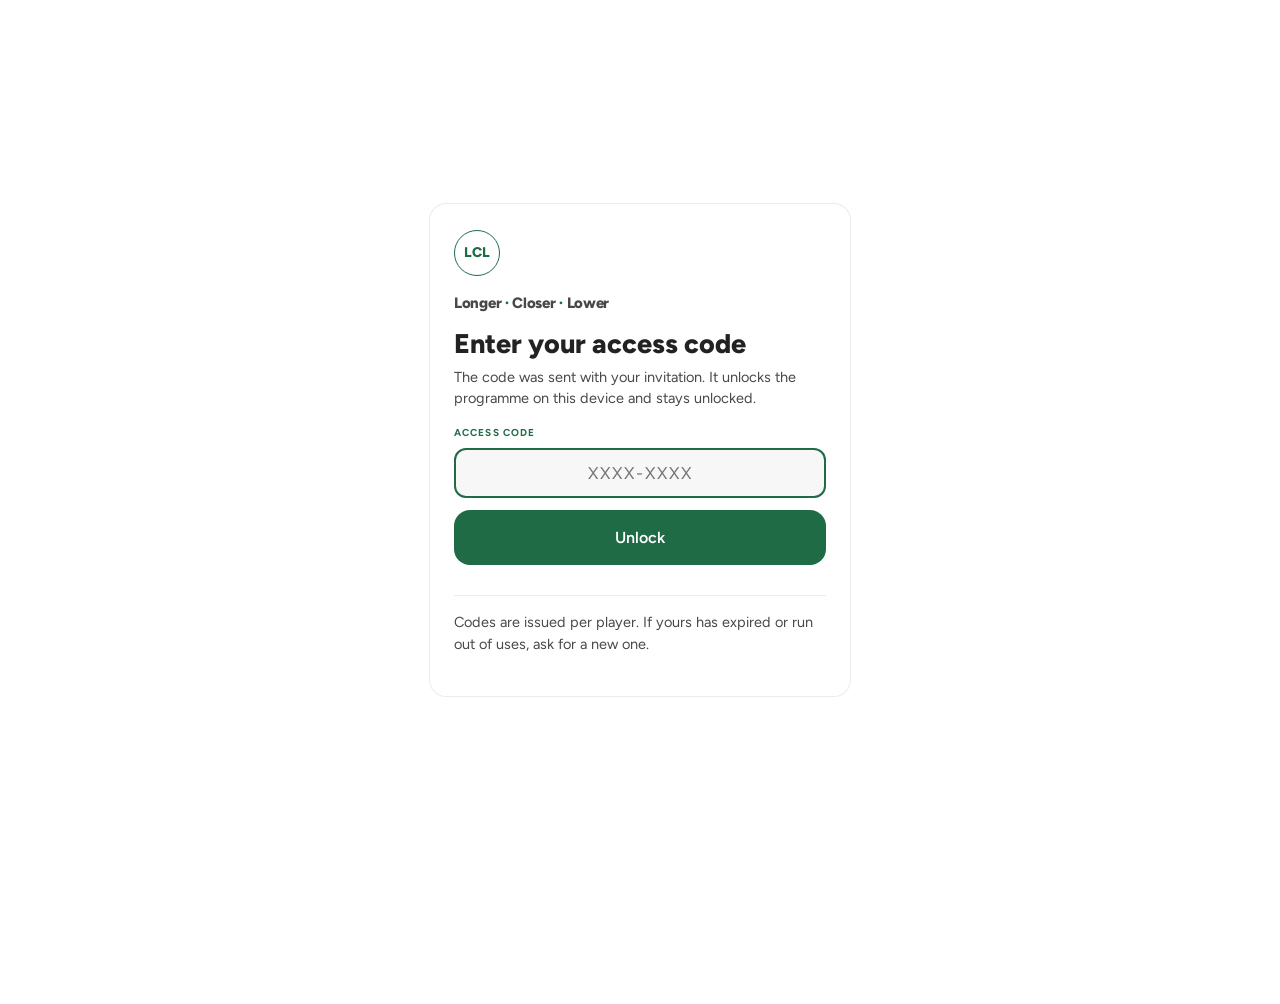
